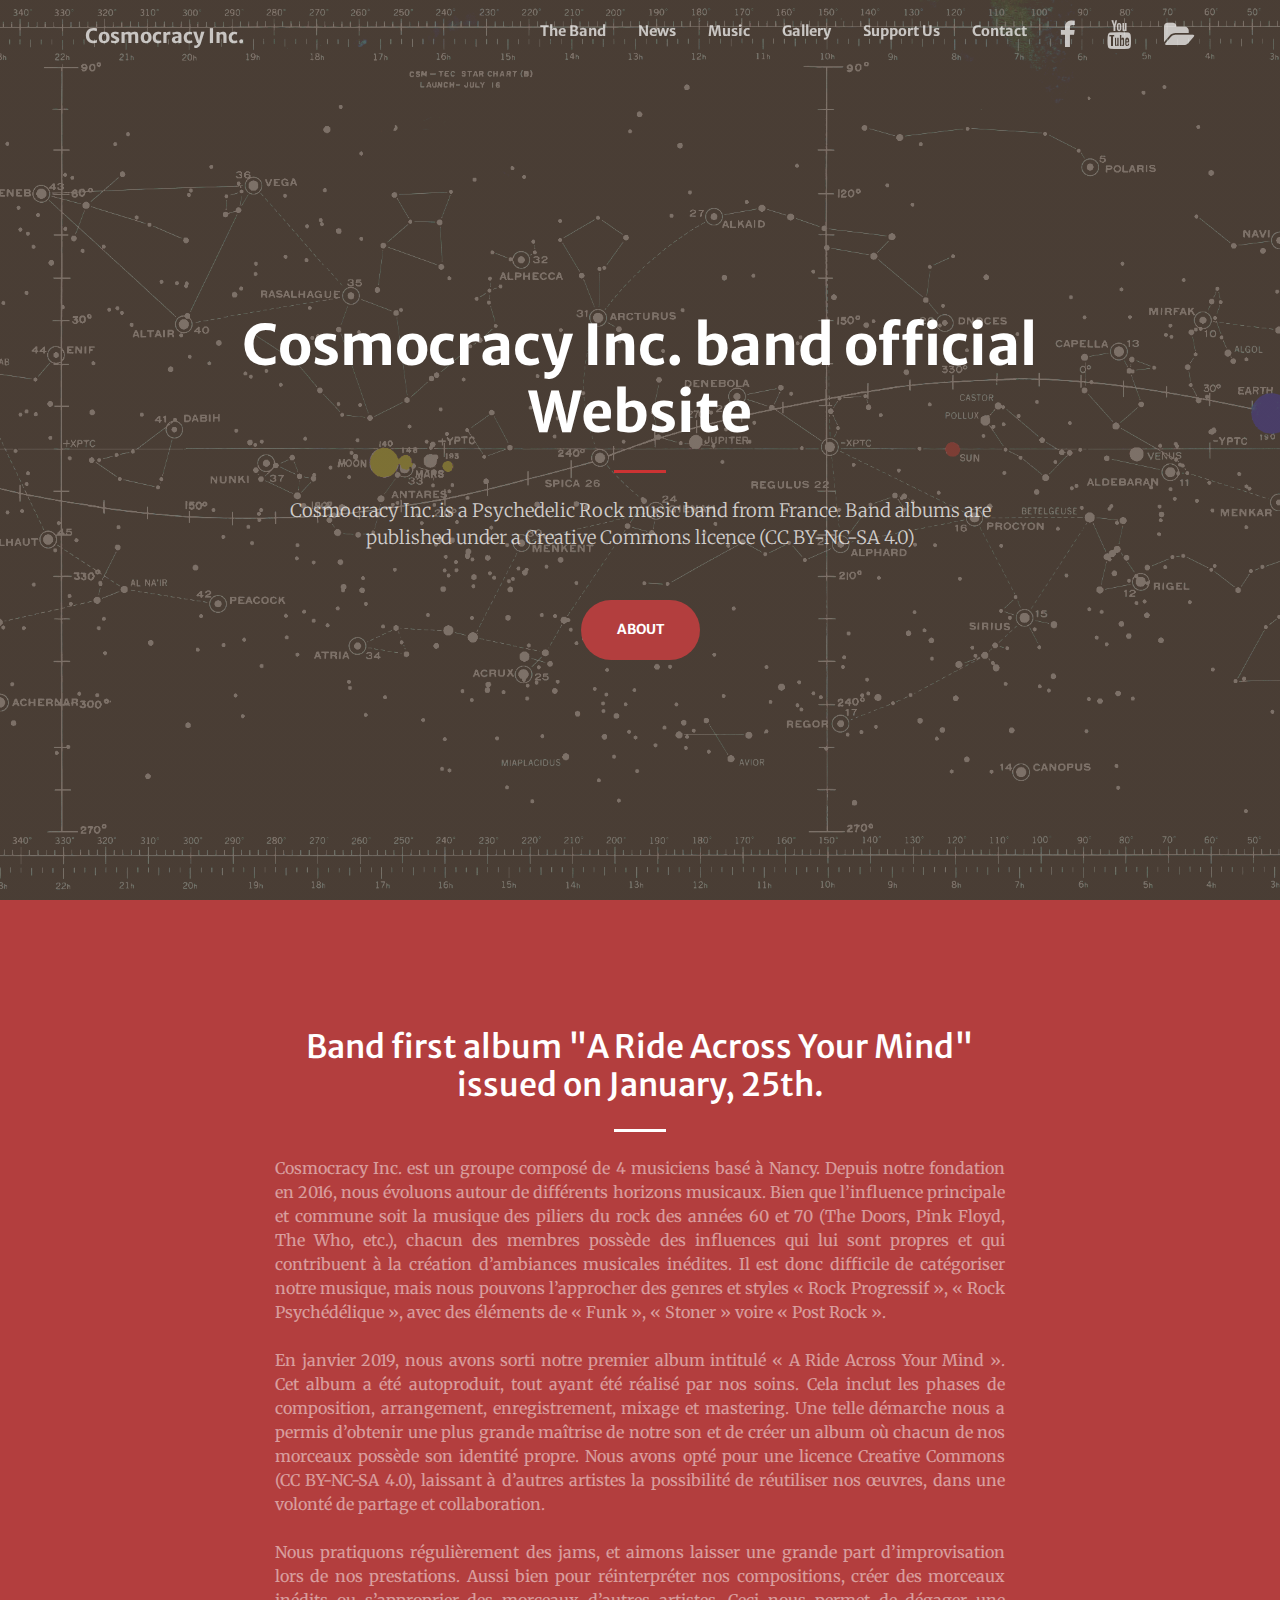
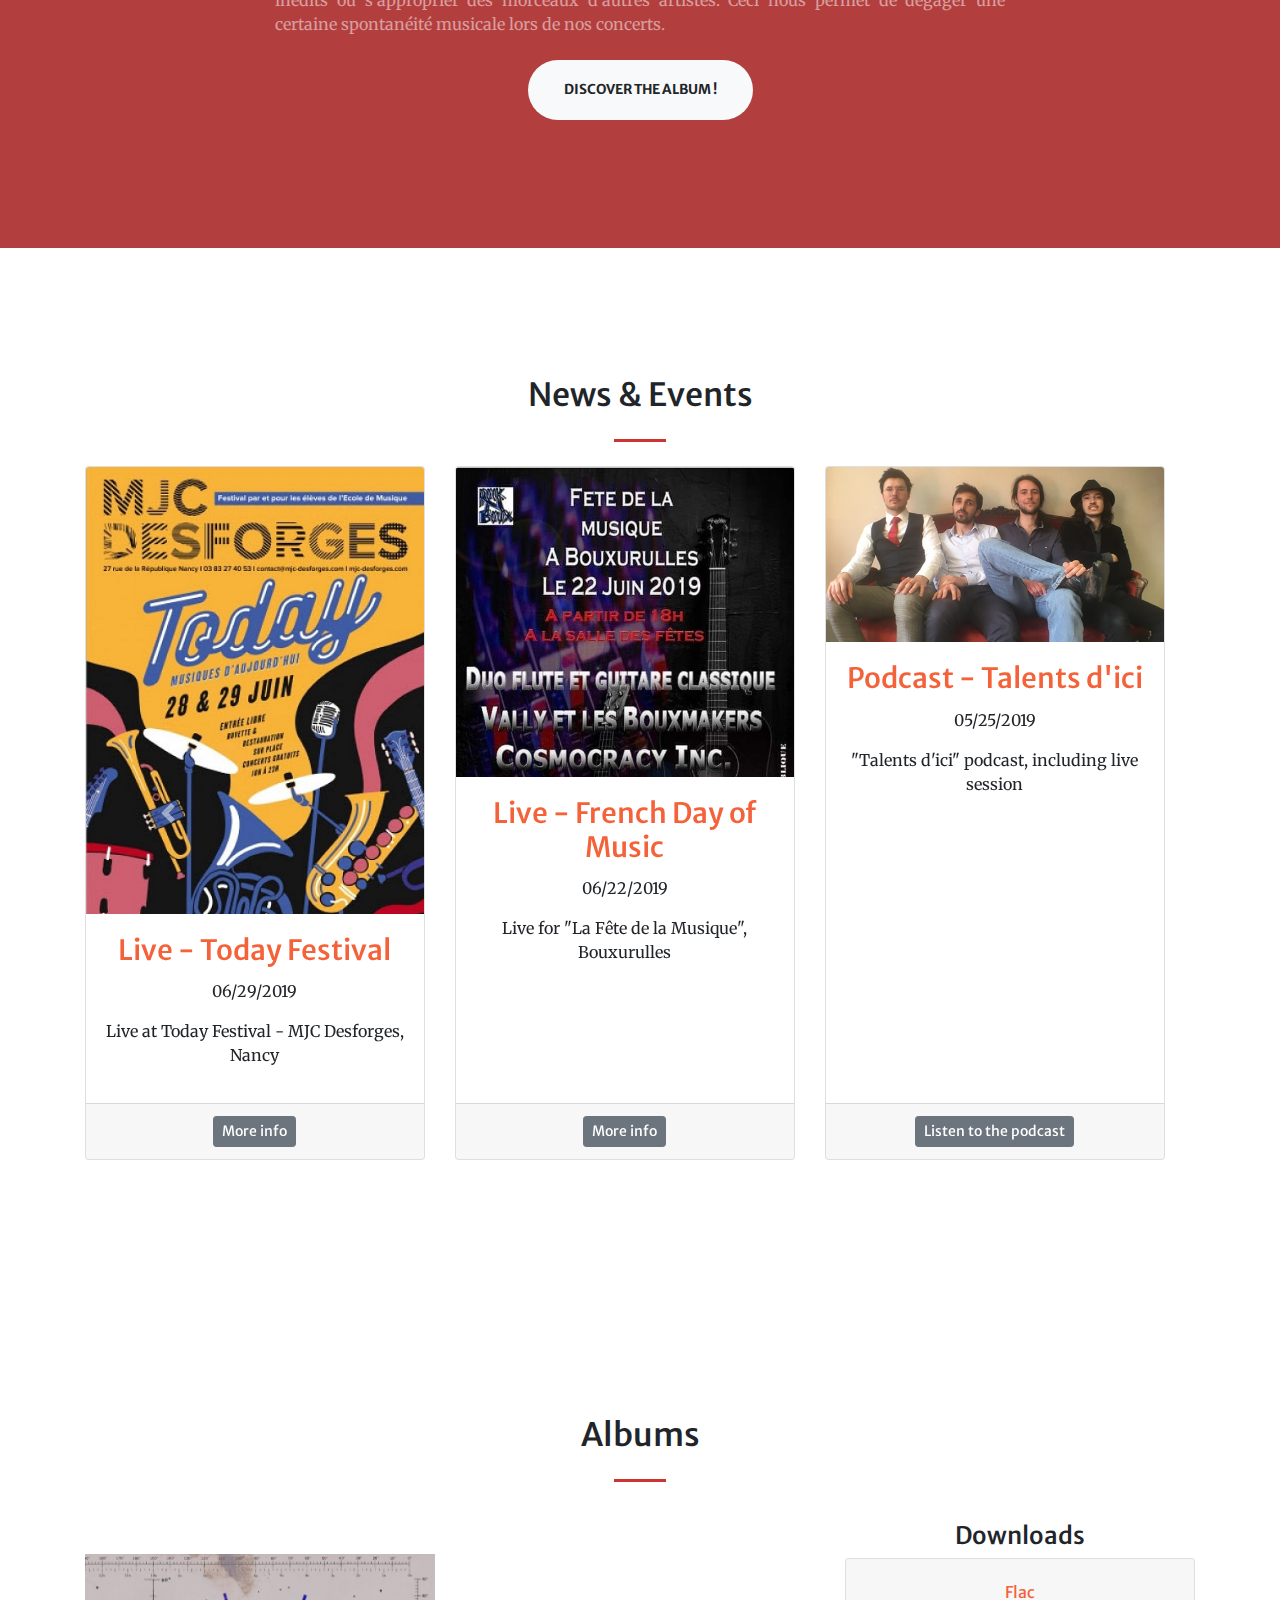
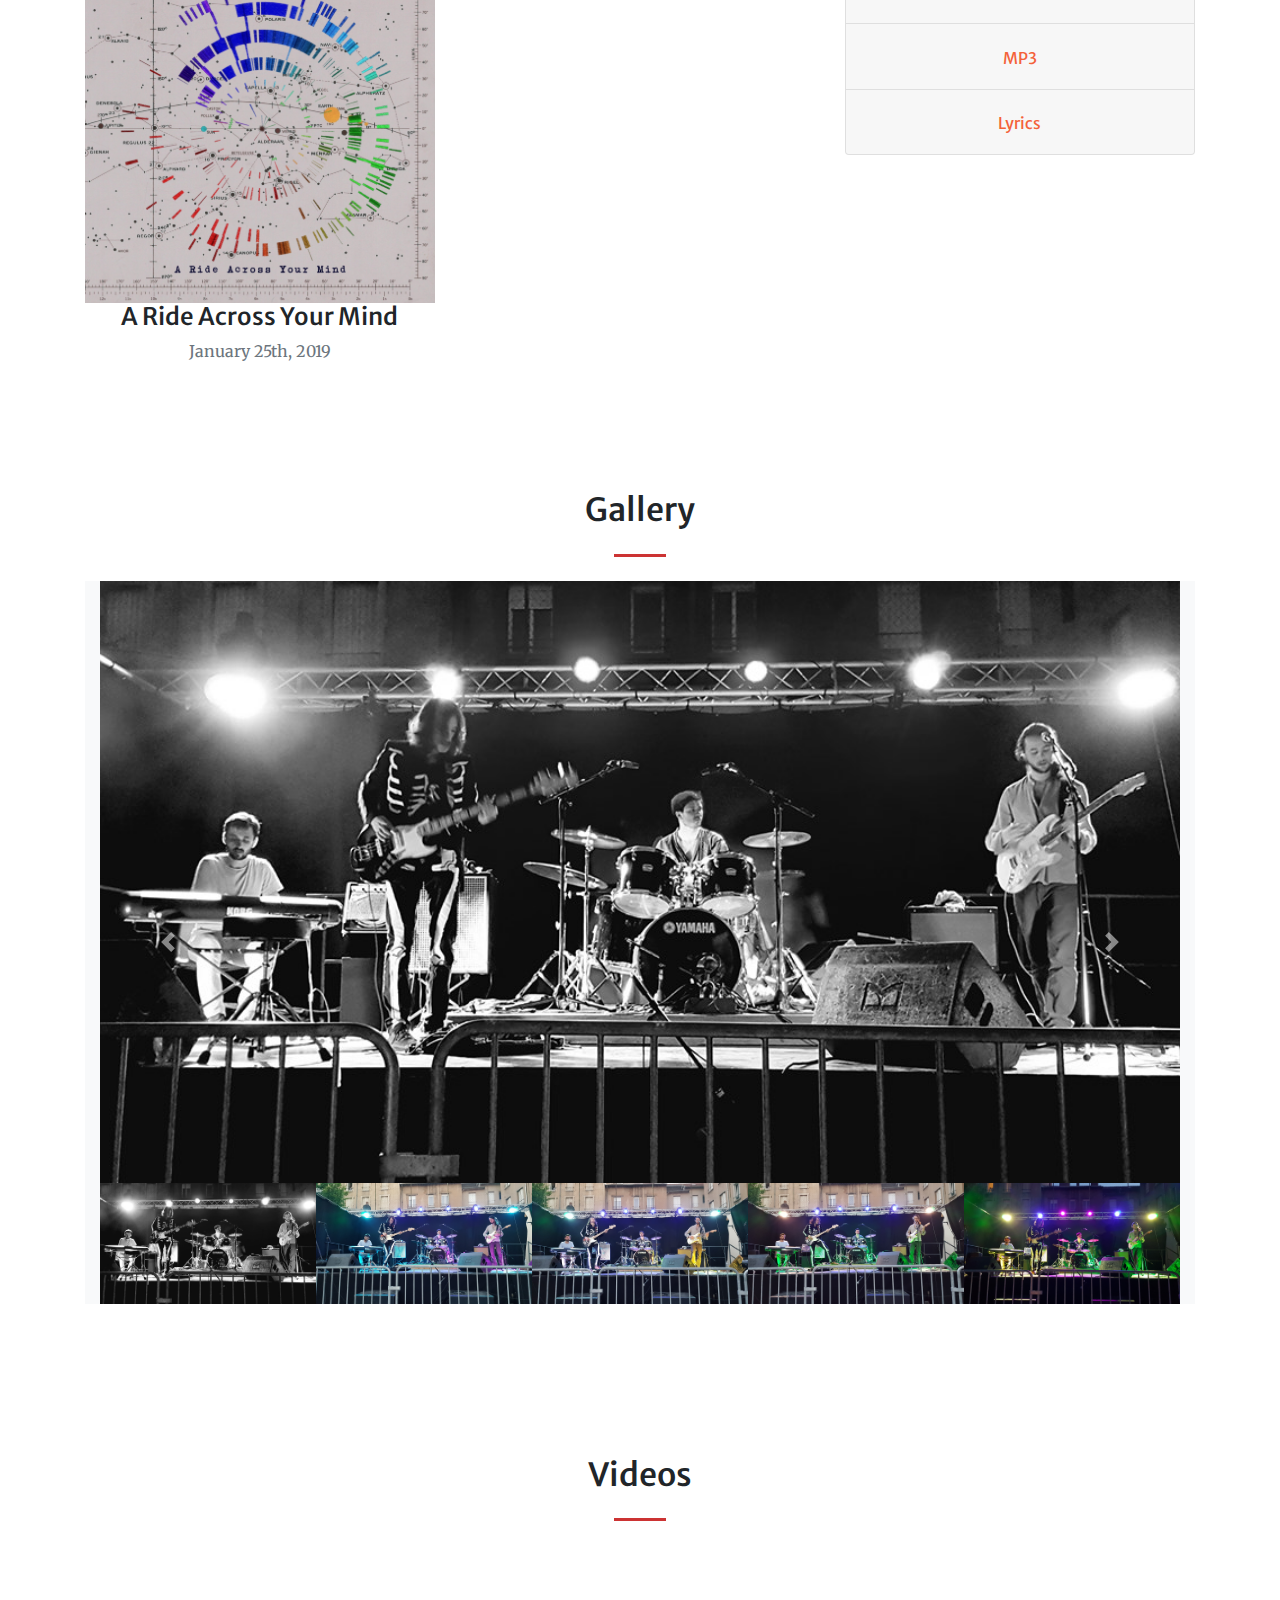
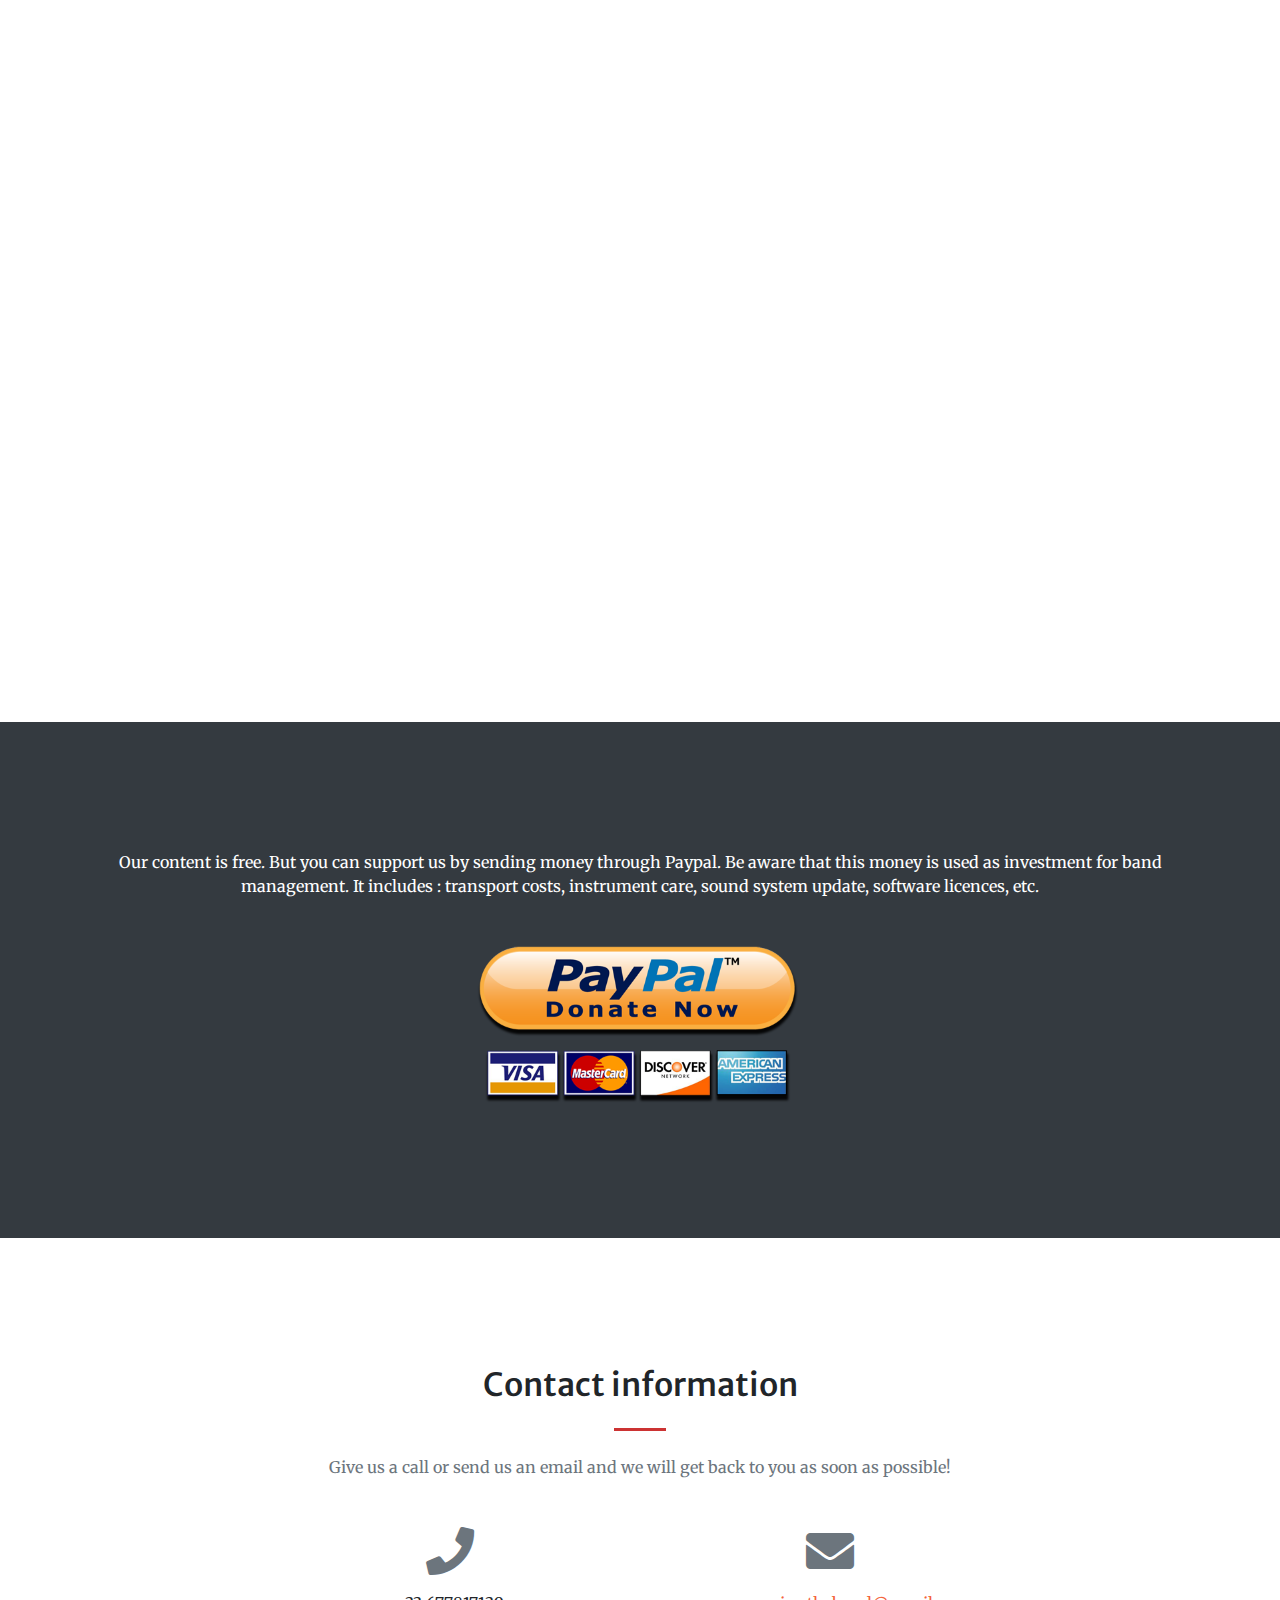
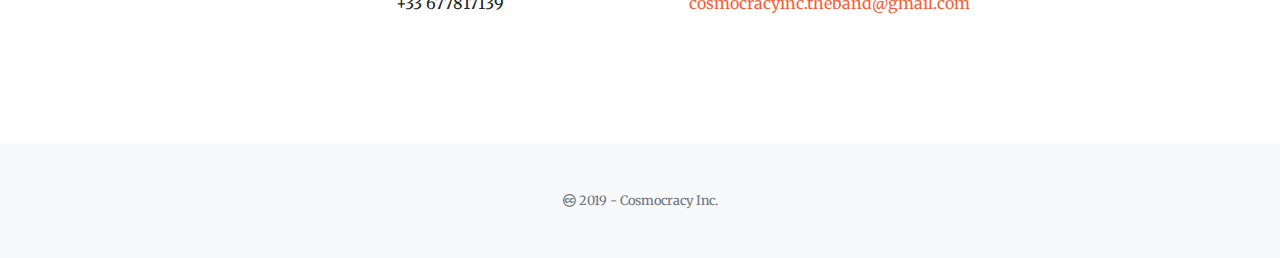
==== index.html @ a3883b05 "News card update" ====
<!DOCTYPE html>
<html lang="en">

<head>

  <meta charset="utf-8">
  <meta name="viewport" content="width=device-width, initial-scale=1, shrink-to-fit=no">
  <meta name="description" content="">
  <meta name="author" content="">

  <title>Cosmocracy Inc.</title>

  <link rel="icon" type="image/x-icon" href="/vinyl-favicon.ico">

  <!-- Font Awesome Icons -->
  <link href="vendor/fontawesome-free/css/all.min.css" rel="stylesheet" type="text/css">

  <!-- Google Fonts -->
  <link href="https://fonts.googleapis.com/css?family=Merriweather+Sans:400,700" rel="stylesheet">
  <link href='https://fonts.googleapis.com/css?family=Merriweather:400,300,300italic,400italic,700,700italic'
    rel='stylesheet' type='text/css'>
  <!-- Add icon library -->
  <link rel="stylesheet" href="https://cdnjs.cloudflare.com/ajax/libs/font-awesome/4.7.0/css/font-awesome.min.css">

  <!-- Plugin CSS -->
  <link href="vendor/magnific-popup/magnific-popup.css" rel="stylesheet">

  <!-- Theme CSS - Includes Bootstrap -->
  <link href="css/creative.min.css" rel="stylesheet">

</head>

<body id="page-top">

  <!-- Navigation -->
  <nav class="navbar navbar-expand-lg navbar-light fixed-top py-3" id="mainNav">
    <div class="container">
      <a class="navbar-brand js-scroll-trigger" href="#page-top"> Cosmocracy Inc. </a>
      <button class="navbar-toggler navbar-toggler-right" type="button" data-toggle="collapse"
        data-target="#navbarResponsive" aria-controls="navbarResponsive" aria-expanded="false"
        aria-label="Toggle navigation">
        <span class="navbar-toggler-icon"></span>
      </button>
      <div class="collapse navbar-collapse" id="navbarResponsive">
        <ul class="navbar-nav ml-auto my-2 my-lg-0">
          <li class="nav-item">
            <a class="nav-link js-scroll-trigger" href="#about">The Band</a>
          </li>
          <li class="nav-item">
            <a class="nav-link js-scroll-trigger" href="#events">News</a>
          </li>
          <li class="nav-item">
            <a class="nav-link js-scroll-trigger" href="#music">Music</a>
          </li>
          <li class="nav-item">
            <a class="nav-link js-scroll-trigger" href="#gallery">Gallery</a>
          </li>
          <li class="nav-item">
            <a class="nav-link js-scroll-trigger" href="#support">Support Us</a>
          </li>
          <li class="nav-item">
            <a class="nav-link js-scroll-trigger" href="#contact">Contact</a>
          </li>
          <li class="nav-item">
            <a class="nav-link" target="_blank" href="https://www.facebook.com/CosmocracyInc/">
              <i class="fa fa-facebook fa-2x"></i>
            </a>
          </li>
          <li class="nav-item">
            <a class="nav-link" target="_blank"
              href="https://www.youtube.com/channel/UC_Qfn1rAc5Gg9j0K7rou2yg/featured">
              <i class="fa fa-youtube fa-2x"></i>
            </a>
          </li>

          <li class="nav-item">
            <a class="nav-link" target="_blank" href="http://archive.org/details/@cosmocracy_inc_">
              <i class="fa fa-folder-open fa-2x"></i>
            </a>
          </li>
        </ul>
      </div><!-- Add font awesome icons -->
    </div>
  </nav>

  <!-- Page Head -->
  <header class="masthead">
    <div class="container h-100">
      <div class="row h-100 align-items-center justify-content-center text-center">
        <div class="col-lg-10 align-self-end">
          <h1 class="text-white font-weight-bold">Cosmocracy Inc. band official Website</h1>
          <hr class="divider my-4">
        </div>
        <div class="col-lg-8 align-self-baseline">
          <p class="text-white-75 font-weight-light mb-5">Cosmocracy Inc. is a Psychedelic Rock music band from France.
            Band albums are published under a Creative Commons licence (CC BY-NC-SA 4.0)</p>
          <a class="btn btn-primary btn-xl js-scroll-trigger" href="#about">About</a>
        </div>
      </div>
    </div>
  </header>

  <!-- The Band Section -->
  <section class="page-section bg-primary" id="about">
    <div class="container">
      <div class="row justify-content-center">
        <div class="col-lg-8 text-center">
          <h2 class="text-white mt-0">Band first album "A Ride Across Your Mind" issued on January, 25th.</h2>
          <hr class="divider light my-4">
          <p align="justify" class="text-white-50 mb-4">
            </blockquote>Cosmocracy Inc. est un groupe composé de 4 musiciens basé à Nancy. Depuis notre fondation en
            2016, nous évoluons autour de différents horizons musicaux. Bien que l’influence principale et commune soit
            la musique des piliers du rock des années 60 et 70 (The Doors, Pink Floyd, The Who, etc.), chacun des
            membres possède des influences qui lui sont propres et qui contribuent à la création d’ambiances musicales
            inédites. Il est donc difficile de catégoriser notre musique, mais nous pouvons l’approcher des genres et
            styles « Rock Progressif », « Rock Psychédélique », avec des éléments de « Funk », « Stoner » voire « Post
            Rock ».</p>
          <p align="justify" class="text-white-50 mb-4">En janvier 2019, nous avons sorti notre premier album intitulé «
            A Ride Across Your Mind ». Cet album a été autoproduit, tout ayant été réalisé par nos soins. Cela inclut
            les phases de composition, arrangement, enregistrement, mixage et mastering. Une telle démarche nous a
            permis d’obtenir une plus grande maîtrise de notre son et de créer un album où chacun de nos morceaux
            possède son identité propre. Nous avons opté pour une licence Creative Commons (CC BY-NC-SA 4.0), laissant à
            d’autres artistes la possibilité de réutiliser nos œuvres, dans une volonté de partage et collaboration.</p>
          <p align="justify" class="text-white-50 mb-4">Nous pratiquons régulièrement des jams, et aimons laisser une
            grande part d’improvisation lors de nos prestations. Aussi bien pour réinterpréter nos compositions, créer
            des morceaux inédits ou s’approprier des morceaux d’autres artistes. Ceci nous permet de dégager une
            certaine spontanéité musicale lors de nos concerts.</p>
          <a class="btn btn-light btn-xl js-scroll-trigger" href="#music"> Discover the album !</a>
        </div>
      </div>
    </div>
  </section>

  <!-- News/event Section -->
  <section class="page-section" id="events">
    <div class="container">
      <h2 class="text-center mt-0">News & Events</h2>
      <hr class="divider my-4">
      <div id="newsCarousel" class="carousel slide">
        <div class="carousel-inner">
          <div class="row row-equal carousel-item active">
            <div class="col-lg-4 col-md-4 text-center">
              <div class="card h-100">
                <a href="http://www.mjcnancy.fr/event/festival-today/"><img src="img/News/festivalToday.png"
                    class="card-img-top" width="100%"></a>
                <div class="card-body">
                  <h3 class="card-title"><a href="http://www.mjcnancy.fr/event/festival-today/">Live - Today Festival
                    </a></h3>
                  <p>06/29/2019</p>
                  <p>Live at Today Festival - MJC Desforges, Nancy</p>
                </div>
                <div class="card-footer">
                  <a href="http://www.mjcnancy.fr/event/festival-today/" class="btn btn-sm btn-secondary">More
                    info</a>
                </div>
              </div>
            </div>
            <div class="col-lg-4 col-md-4 text-center">
              <div class="card h-100">
                <a href="https://www.facebook.com/events/2641399615930686/"><img src="img/News/Bouxurulles.jpg"
                    class="card-img-top" width="100%"></a>
                <div class="card-body">
                  <h3 class="card-title"><a href="https://www.facebook.com/events/2641399615930686/">Live - French Day
                      of Music</a></h3>
                  <p>06/22/2019</p>
                  <p>Live for "La Fête de la Musique", Bouxurulles</p>
                </div>
                <div class="card-footer">
                  <a href="https://www.facebook.com/events/2641399615930686/" class="btn btn-sm btn-secondary">More
                    info</a>
                </div>
              </div>
            </div>
            <div class="col-lg-4 col-md-4 text-center">
              <div class="card h-100">
                <a href="https://rcf.fr/culture/musique/cosmocracy-inc"><img src="img/News/talentsIci.png"
                    class="card-img-top" width="100%"></a>
                <div class="card-body">
                  <h3 class="card-title"><a href="https://rcf.fr/culture/musique/cosmocracy-inc">Podcast - Talents
                      d'ici</a></h3>
                  <p>05/25/2019</p>
                  <p>"Talents d'ici" podcast, including live session</p>
                </div>
                <div class="card-footer">
                  <a href="https://rcf.fr/culture/musique/cosmocracy-inc" class="btn btn-sm btn-secondary">Listen to
                    the podcast</a>
                </div>
              </div>
            </div>
          </div>
          <div class="row row-equal carousel-item">
            <div class="col-lg-4 col-md-4 text-center">
              <div class="card h-100">
                <a href="http://progcritique.com/2019/05/cosmocracy-inc-a-ride-across-your-mind/"><img
                    src="img/News/progCritique.PNG" class="card-img-top" width="100%"></a>
                <div class="card-body">
                  <h3 class="card-title"><a href="http://www.mjcnancy.fr/event/festival-today/">Album review -Prog
                      Critique</a></h3>
                  <p>05/06/2019</p>
                  <p>A nice review by Gabriel from "Prog Critique"</p>
                </div>
                <div class="card-footer">
                  <a href="http://progcritique.com/2019/05/cosmocracy-inc-a-ride-across-your-mind/"
                    class="btn btn-sm btn-secondary">Read the review</a>
                </div>
              </div>
            </div>
          </div>
        </div>
        <a class="carousel-control-prev" href="#newsCarousel" role="button" data-slide="prev">
          <span class="carousel-control-prev-icon" aria-hidden="true"></span>
          <span class="sr-only">Previous</span>
        </a>
        <a class="carousel-control-next" href="#newsCarousel" role="button" data-slide="next">
          <span class="carousel-control-next-icon" aria-hidden="true"></span>
          <span class="sr-only">Next</span>
        </a>
      </div>
  </section>

  <!-- Music Section -->
  <section class="page-section" id="music">
    <div class="container">
      <h2 class="text-center mt-0">Albums</h2>
      <hr class="divider my-4">
      <div class="row">
        <div class="col-lg-4 col-md-4 text-center">
          <div class="mt-5">
            <img class="img-fluid" src="img/albums/A Ride Across Your Mind.jpg" download alt="">
            <h3 class="h4 mb-2">A Ride Across Your Mind</h3>
            <p class="text-muted mb-0">January 25th, 2019</p>
          </div>
        </div>
        <div class="col-lg-4 col-md-4 text-center">
          <div class="mt-5">
            <iframe style="border: 0; width: 100%; height: 340px;"
              src="https://bandcamp.com/EmbeddedPlayer/album=3938173063/size=large/bgcol=333333/linkcol=0f91ff/artwork=none/transparent=true/"
              seamless>
              <a href="http://cosmocracyinc.bandcamp.com/album/a-ride-across-your-mind">A Ride Across Your Mind by
                Cosmocracy Inc.
              </a>
            </iframe>
          </div>
        </div>
        <div class="col-lg-4 col-md-4">
          <div class="mt-3 text-center">
            <h3 class="h4">Downloads</h3>
            <!-- <p class="text-muted mb-0">You can download audio files by choosing one of the proposed formats
              <br/> Complete lyrics are also availables. </p>
           -->
          </div>
          <div class="accordion" id="albumAccordion">
            <div class="card">
              <div class="card-header text-center" id="headingOne">
                <h2 class="mb-0">
                  <button class="btn btn-link" type="button" data-toggle="collapse" data-target="#collapseOne"
                    aria-expanded="false" aria-controls="collapseOne">
                    Flac
                  </button>
                </h2>
              </div>

              <div id="collapseOne" class="collapse" aria-labelledby="headingOne" data-parent="#albumAccordion">
                <div class="card-body">
                  <a href="audio/albums/ARAYM/02-Reptile.flac" download>01 - A Ride Across Your Mind.flac</a> <br />
                  <a target="_blank" href="audio/albums/ARAYM/02-Reptile.flac">02 - Reptile.flac</a> <br />
                  <a target="_blank" href="audio/albums/ARAYM/02-Reptile.flac" download>03 - Echoes In My Head.flac</a>
                  <br />
                  <a target="_blank" href="audio/albums/ARAYM/02-Reptile.flac" download>04 - I Can Feel It
                    Dying.flac</a> <br />
                  <a target="_blank" href="audio/albums/ARAYM/02-Reptile.flac" download>05 - Nightbird.flac</a> <br />
                  <a target="_blank" href="audio/albums/ARAYM/02-Reptile.flac" download>06 - Salvia.flac</a> <br />
                  <a target="_blank" href="audio/albums/ARAYM/02-Reptile.flac" download>Full album.flac</a> <br />
                </div>
              </div>
            </div>

            <div class="card">
              <div class="card-header text-center" id="headingTwo">
                <h2 class="mb-0">
                  <button class="btn btn-link" type="button" data-toggle="collapse" data-target="#collapseTwo"
                    aria-expanded="false" aria-controls="collapseTwo">
                    MP3
                  </button>
                </h2>
              </div>

              <div id="collapseTwo" class="collapse" aria-labelledby="headingTwo" data-parent="#albumAccordion">
                <div class="card-body">
                  <p style="font-size:12px"> (Instrumental) </p>
                </div>
              </div>
            </div>

            <div class="card">
              <div class="card-header text-center text-muted" id="headingThree">
                <h2 class="mb-0">
                  <button class="btn btn-link" type="button" data-toggle="collapse" data-target="#collapseThree"
                    aria-expanded="false" aria-controls="collapseThree">
                    Lyrics
                  </button>
                </h2>
              </div>

              <div id="collapseThree" class="collapse" aria-labelledby="headingThree" data-parent="#albumAccordion">
                <div class="card-body">
                  <p style="font-size:12px"> (Instrumental) </p>
                </div>
              </div>
            </div>
          </div>
        </div>
  </section>


  <section id="gallery">
    <script js>
      var carouselPosition = 1;
      var maxCarouselPosition = 2;
      var title = 'Live At MJC Desforges - 06/29/2019';

      function openImg(imgName) {
        var i, x;
        x = document.getElementsByClassName("picture");
        for (i = 0; i < x.length; i++) {
          x[i].style.display = "none";
        }
        document.getElementById(imgName).style.display = "block";
      }

      function updateCarouselPosition() {

        if (carouselPosition == 0) {
          carouselPosition = maxCarouselPosition;
        } else if (carouselPosition > maxCarouselPosition) {
          carouselPosition = 1;
        }

        switch (carouselPosition) {

          case 1:
            openImg('mjc-desforges-1');
            title = 'Live At MJC Desforges - 06/29/2019';
            break;
          case 2:
            openImg('groupe-1');
            title = 'Band members pictures';
            break;
          default:
            break;
        }

        $(".content .galleryTitleValue").html(title);

      }
    </script>
    <div class="container mb-4">
      <h2 class="text-center mt-0">Gallery</h2>
      <hr class="divider my-4">
      <div class="content text-center mt-0">
        <h3><span class='galleryTitleValue'></span></h3>
      </div>

      <div id="galleryCarousel" class="carousel slide" data-interval="false">
        <div class="carousel-inner">
          <div class="carousel-item active">
            <div class="container bg-light">
              <div class="row">
                <div class="col-12 text-center">
                  <div id="mjc-desforges-1" class="picture" style="display:block">
                    <img class="img-fluid" src="img/galerie/MJC-Desforges/mjc-desforges-1.jpg" alt="Image 1">
                  </div>
                  <div id="mjc-desforges-2" class="picture" style="display:none">
                    <img class=" img-fluid" src="img/galerie/MJC-Desforges/mjc-desforges-2.jpg" alt="Image 2">
                  </div>
                  <div id="mjc-desforges-3" class="picture" style="display:none">
                    <img class="img-fluid" src="img/galerie/MJC-Desforges/mjc-desforges-3.jpg" alt="Image 3">
                  </div>
                  <div id="mjc-desforges-4" class="picture" style="display:none">
                    <img class="img-fluid" src="img/galerie/MJC-Desforges/mjc-desforges-4.jpg" alt="Image 5">
                  </div>
                  <div id="mjc-desforges-5" class="picture" style="display:none">
                    <img class="img-fluid" src="img/galerie/MJC-Desforges/mjc-desforges-5.jpg" alt="Image 5">
                  </div>
                </div>
              </div>
              <div class="row no-gutters">
                <div class="col">
                  <a href="javascript:void(0)" class="myhover" onclick="openImg('mjc-desforges-1');">
                    <img class="img-fluid" src="img/galerie/MJC-Desforges/mjc-desforges-1.jpg" alt="MJC Desforges 1">
                  </a>
                </div>
                <div class="col">
                  <a href="javascript:void(0)" class="myhover" onclick="openImg('mjc-desforges-2');">
                    <img class="img-fluid" src="img/galerie/MJC-Desforges/mjc-desforges-2.jpg" alt="MJC Desforges 2">
                  </a>
                </div>
                <div class="col">
                  <a href="javascript:void(0)" class="myhover" onclick="openImg('mjc-desforges-3');">
                    <img class="img-fluid" src="img/galerie/MJC-Desforges/mjc-desforges-3.jpg" alt="MJC Desforges 3">
                  </a>
                </div>
                <div class="col">
                  <a href="javascript:void(0)" class="myhover" onclick="openImg('mjc-desforges-4');">
                    <img class="img-fluid" src="img/galerie/MJC-Desforges/mjc-desforges-4.jpg" alt="MJC Desforges 4">
                  </a>
                </div>
                <div class="col">
                  <a href="javascript:void(0)" class="myhover" onclick="openImg('mjc-desforges-5');">
                    <img class="img-fluid" src="img/galerie/MJC-Desforges/mjc-desforges-5.jpg" alt="MJC Desforges 5">
                  </a>
                </div>
              </div>
            </div>
          </div>

          <div class="carousel-item">
            <div class="container bg-light">
              <div class="row">
                <div class="col-12 text-center">
                  <div id="groupe-1" class="picture" style="display:block">
                    <img class="img-fluid" src="img/galerie/groupe-1.jpg" alt="Image de groupe">
                  </div>

                  <div id="groupe-2" class="picture" style="display:none">
                    <img class="img-fluid" src="img/galerie/clément.JPG" alt="Clément">
                  </div>

                  <div id="groupe-3" class="picture" style="display:none">
                    <img class="img-fluid" src="img/galerie/alex.JPG" alt="Alexis">
                  </div>

                  <div id="groupe-4" class="picture" style="display:none">
                    <img class="img-fluid" src="img/galerie/paul.JPG" alt="Paul">
                  </div>

                  <div id="groupe-5" class="picture" style="display:none">
                    <img class="img-fluid" src="img/galerie/nico.JPG" alt="Nicolas">
                  </div>

                </div>
              </div>
              <div class="row no-gutters">
                <div class="col">
                  <a href="javascript:void(0)" class="myhover" onclick="openImg('groupe-1');">
                    <img class="img-fluid" src="img/galerie/groupe-1.jpg" alt="Image de groupe">
                  </a>
                </div>
                <div class="col">
                  <a href="javascript:void(0)" class="myhover" onclick="openImg('groupe-2');">
                    <img class="img-fluid" src="img/galerie/clément.JPG" alt="Clément">
                  </a>
                </div>
                <div class="col">
                  <a href="javascript:void(0)" class="myhover" onclick="openImg('groupe-3');">
                    <img class="img-fluid" src="img/galerie/alex.JPG" alt="Alex">
                  </a>
                </div>
                <div class="col">
                  <a href="javascript:void(0)" class="myhover" onclick="openImg('groupe-4');">
                    <img class="img-fluid" src="img/galerie/Paul.JPG" alt="Paul">
                  </a>
                </div>
                <div class="col">
                  <a href="javascript:void(0)" class="myhover" onclick="openImg('groupe-5');">
                    <img class="img-fluid" src="img/galerie/Nico.JPG" alt="Nico">
                  </a>
                </div>
              </div>
            </div>
            <!-- /.Third slide -->
          </div>
        </div>
        <a class="carousel-control-prev" href="#galleryCarousel" role="button" data-slide="prev"
          onclick="carouselPosition--;updateCarouselPosition();">
          <span class="carousel-control-prev-icon" aria-hidden="true"></span>
          <span class="sr-only">Previous</span>
        </a>
        <a class="carousel-control-next" href="#galleryCarousel" role="button" data-slide="next"
          onclick="carouselPosition++;updateCarouselPosition();">
          <span class="carousel-control-next-icon" aria-hidden="true"></span>
          <span class="sr-only">Next</span>
        </a>
      </div>
    </div>
  </section>

  <section class="page-section" id="videos">
    <div class="container mb-4">
      <h2 class="text-center mt-0">Videos</h2>
      <hr class="divider my-4">
      <!--Carousel Wrapper-->
      <div id="video-carousel" class="carousel slide carousel-fade" data-ride="carousel">
        <!--Indicators-->
        <ol class="carousel-indicators">
          <li data-target="#video-carousel" data-slide-to="0" class="active"></li>
          <li data-target="#video-carousel" data-slide-to="1"></li>
          <li data-target="#video-carousel" data-slide-to="2"></li>
        </ol>
        <!--/.Indicators-->
        <!--Slides-->
        <div class="carousel-inner" role="listbox">
          <!-- First slide -->
          <div class="carousel-item active">
            <!--Mask color-->
            <div class="view">
              <!--Video source-->
              <!-- 16:9 aspect ratio -->
              <div class="embed-responsive embed-responsive-16by9">
                <iframe class="embed-responsive-item " src="https://www.youtube.com/embed/ssa_UZotyqs"
                  allowfullscreen></iframe>
              </div>
              <div class="mask rgba-indigo-light"></div>
            </div>

            <!--Caption-->
            <div class="carousel-caption">
              <div class="animated fadeInDown">
                <h3 class="h3-responsive">Live at Today Festival</h3>
              </div>
            </div>
            <!--Caption-->
          </div>
          <!-- /.First slide -->

          <div class="carousel-item">
            <!--Mask color-->
            <div class="view">
              <!--Video source-->
              <div class="embed-responsive embed-responsive-16by9">
                <iframe class="embed-responsive-item" src="http://www.youtube.com/embed/Wl8coH0H0fs"></iframe>
              </div>
              <div class="mask rgba-indigo-light"></div>
            </div>

            <div class="mask rgba-purple-slight"></div>

            <!--Caption-->
            <div class="carousel-caption">
              <div class="animated fadeInDown">
                <h3 class="h3-responsive">Live at "Talents d'ici" - Sunday Evening Blues</h3>
              </div>
            </div>
            <!--Caption-->
          </div>
          <!-- /.Second slide -->
          <!---->
          <!-- Third slide -->
          <div class="carousel-item">
            <div class="view">
              <div class="embed-responsive embed-responsive-16by9">
                <iframe class="embed-responsive-item" src="http://www.youtube.com/embed/uz1abTeaWMA"></iframe>
              </div>
              <div class="mask rgba-indigo-light"></div>
            </div>

            <div class="mask rgba-purple-slight"></div>



            <div class="carousel-caption">
              <div class="animated fadeInDown">
                <h3 class="h3-responsive">Live at "Talents d'ici" - Echoes In My Head</h3>
              </div>
            </div>
          </div>
        </div>
        <!-- /.Third slide -->

        <a class="carousel-control-prev" href="#video-carousel" role="button" data-slide="prev">
          <span class="carousel-control-prev-icon" aria-hidden="true"></span>
          <span class="sr-only">Previous</span>
        </a>
        <a class="carousel-control-next" href="#video-carousel" role="button" data-slide="next">
          <span class="carousel-control-next-icon" aria-hidden="true"></span>
          <span class="sr-only">Next</span>
        </a>
      </div>
      <!--/.Slides-->
      <!--Controls-->

      <!--/.Controls-->
    </div>
    <!--Carousel Wrapper-->
  </section>

  <!-- Support us Section -->
  <section class="page-section bg-dark text-white" id="support">
    <div class="container text-center">
      <p>Our content is free. But you can support us by sending money through Paypal.
        Be aware that this money is used as investment for band management. It includes : transport costs, instrument
        care, sound system update, software licences, etc.</p>

      <form action="https://www.paypal.com/cgi-bin/webscr" method="post" target="_top">
        <input type="hidden" name="cmd" value="_s-xclick" />
        <input type="hidden" name="hosted_button_id" value="5HQWXXC2RNLD8" />
        <input type="image" src="img/paypal/paypal-button.png" class=".img-fluid mx-auto text-center" width="30%"
          name="submit" title="PayPal - The safer, easier way to pay online!" alt="Donate with PayPal button" />
        <img alt="" src="https://www.paypal.com/en_FR/i/scr/pixel.gif" width="1" height="1" />
      </form>
    </div>
  </section>

  <!-- Contact Section -->
  <section class="page-section" id="contact">
    <div class="container">
      <div class="row justify-content-center">
        <div class="col-lg-8 text-center">
          <h2 class="mt-0">Contact information</h2>
          <hr class="divider my-4">
          <p class="text-muted mb-5">Give us a call or send us an email and we will get back to you as soon as possible!
          </p>
        </div>
      </div>
      <div class="row">
        <div class="col-lg-4 ml-auto text-center mb-5 mb-lg-0">
          <i class="fas fa-phone fa-3x mb-3 text-muted"></i>
          <div>+33 677817139</div>
        </div>
        <div class="col-lg-4 mr-auto text-center">
          <i class="fas fa-envelope fa-3x mb-3 text-muted"></i>
          <!-- Make sure to change the email address in anchor text AND the link below! -->
          <a class="d-block" href="mailto:cosmocracyinc.theband@mail.com">cosmocracyinc.theband@gmail.com</a>
        </div>
      </div>
    </div>
  </section>

  <!-- Footer -->
  <footer class="bg-light py-5">
    <div class="container">
      <div class="small text-center text-muted"> <i class="fa fa-creative-commons"></i> 2019 - Cosmocracy Inc.</div>
    </div>
  </footer>

  <!-- Bootstrap core JavaScript -->
  <script src="vendor/jquery/jquery.min.js"></script>
  <script src="vendor/bootstrap/js/bootstrap.bundle.min.js"></script>

  <!-- Plugin JavaScript -->
  <script src="vendor/jquery-easing/jquery.easing.min.js"></script>
  <script src="vendor/magnific-popup/jquery.magnific-popup.min.js"></script>

  <!-- Custom scripts for this template -->
  <script src="js/creative.min.js"></script>

</body>

</html>
---- css/creative.min.css ----
:root {--blue: #007bff;--indigo: #6610f2;--purple: #6f42c1;--pink: #e83e8c;--red: #dc3545;--orange: #f4623a;--yellow: #ffc107;--green: #28a745;--teal: #20c997;--cyan: #17a2b8;--white: #fff;--gray: #6c757d;--gray-dark: #343a40;--primary: #f4623a;--secondary: #6c757d;--success: #28a745;--info: #17a2b8;--warning: #ffc107;--danger: #dc3545;--light: #f8f9fa;--dark: #343a40;--breakpoint-xs: 0;--breakpoint-sm: 576px;--breakpoint-md: 768px;--breakpoint-lg: 992px;--breakpoint-xl: 1200px;--font-family-sans-serif: "Merriweather Sans", -apple-system, BlinkMacSystemFont, "Segoe UI", Roboto, "Helvetica Neue", Arial, "Noto Sans", sans-serif, "Apple Color Emoji", "Segoe UI Emoji", "Segoe UI Symbol", "Noto Color Emoji";--font-family-monospace: SFMono-Regular, Menlo, Monaco, Consolas, "Liberation Mono", "Courier New", monospace;}*, *::before, *::after {-webkit-box-sizing: border-box;box-sizing: border-box;}html {font-family: sans-serif;line-height: 1.15;-webkit-text-size-adjust: 100%;-webkit-tap-highlight-color: rgba(0, 0, 0, 0);}article, aside, figcaption, figure, footer, header, hgroup, main, nav, section {display: block;}body {margin: 0;font-family: "Merriweather", -apple-system, BlinkMacSystemFont, "Segoe UI", Roboto, "Helvetica Neue", Arial, "Noto Sans", sans-serif, "Apple Color Emoji", "Segoe UI Emoji", "Segoe UI Symbol", "Noto Color Emoji";font-size: 1rem;font-weight: 400;line-height: 1.5;color: #212529;text-align: left;background-color: #fff;}[tabindex="-1"]:focus {outline: 0 !important;}hr {-webkit-box-sizing: content-box;box-sizing: content-box;height: 0;overflow: visible;}h1, h2, h3, h4, h5, h6 {margin-top: 0;margin-bottom: 0.5rem;}p {margin-top: 0;margin-bottom: 1rem;}abbr[title], abbr[data-original-title] {text-decoration: underline;-webkit-text-decoration: underline dotted;text-decoration: underline dotted;cursor: help;border-bottom: 0;-webkit-text-decoration-skip-ink: none;text-decoration-skip-ink: none;}address {margin-bottom: 1rem;font-style: normal;line-height: inherit;}ol, ul, dl {margin-top: 0;margin-bottom: 1rem;}ol ol, ul ul, ol ul, ul ol {margin-bottom: 0;}dt {font-weight: 700;}dd {margin-bottom: .5rem;margin-left: 0;}blockquote {margin: 0 0 1rem;}b, strong {font-weight: bolder;}small {font-size: 80%;}sub, sup {position: relative;font-size: 75%;line-height: 0;vertical-align: baseline;}sub {bottom: -.25em;}sup {top: -.5em;}a {color: #f4623a;text-decoration: none;background-color: transparent;}a:hover {color: #d6370c;text-decoration: underline;}a:not([href]):not([tabindex]) {color: inherit;text-decoration: none;}a:not([href]):not([tabindex]):hover, a:not([href]):not([tabindex]):focus {color: inherit;text-decoration: none;}a:not([href]):not([tabindex]):focus {outline: 0;}pre, code, kbd, samp {font-family: SFMono-Regular, Menlo, Monaco, Consolas, "Liberation Mono", "Courier New", monospace;font-size: 1em;}pre {margin-top: 0;margin-bottom: 1rem;overflow: auto;}figure {margin: 0 0 1rem;}img {vertical-align: middle;border-style: none;}svg {overflow: hidden;vertical-align: middle;}table {border-collapse: collapse;}caption {padding-top: 0.75rem;padding-bottom: 0.75rem;color: #6c757d;text-align: left;caption-side: bottom;}th {text-align: inherit;}label {display: inline-block;margin-bottom: 0.5rem;}button {border-radius: 0;}button:focus {outline: 1px dotted;outline: 5px auto -webkit-focus-ring-color;}input, button, select, optgroup, textarea {margin: 0;font-family: inherit;font-size: inherit;line-height: inherit;}button, input {overflow: visible;}button, select {text-transform: none;}select {word-wrap: normal;}button, [type="button"], [type="reset"], [type="submit"] {-webkit-appearance: button;}button:not(:disabled), [type="button"]:not(:disabled), [type="reset"]:not(:disabled), [type="submit"]:not(:disabled) {cursor: pointer;}button::-moz-focus-inner, [type="button"]::-moz-focus-inner, [type="reset"]::-moz-focus-inner, [type="submit"]::-moz-focus-inner {padding: 0;border-style: none;}input[type="radio"], input[type="checkbox"] {-webkit-box-sizing: border-box;box-sizing: border-box;padding: 0;}input[type="date"], input[type="time"], input[type="datetime-local"], input[type="month"] {-webkit-appearance: listbox;}textarea {overflow: auto;resize: vertical;}fieldset {min-width: 0;padding: 0;margin: 0;border: 0;}legend {display: block;width: 100%;max-width: 100%;padding: 0;margin-bottom: .5rem;font-size: 1.5rem;line-height: inherit;color: inherit;white-space: normal;}progress {vertical-align: baseline;}[type="number"]::-webkit-inner-spin-button, [type="number"]::-webkit-outer-spin-button {height: auto;}[type="search"] {outline-offset: -2px;-webkit-appearance: none;}[type="search"]::-webkit-search-decoration {-webkit-appearance: none;}::-webkit-file-upload-button {font: inherit;-webkit-appearance: button;}output {display: inline-block;}summary {display: list-item;cursor: pointer;}template {display: none;}[hidden] {display: none !important;}h1, h2, h3, h4, h5, h6, .h1, .h2, .h3, .h4, .h5, .h6 {margin-bottom: 0.5rem;font-family: "Merriweather Sans", -apple-system, BlinkMacSystemFont, "Segoe UI", Roboto, "Helvetica Neue", Arial, "Noto Sans", sans-serif, "Apple Color Emoji", "Segoe UI Emoji", "Segoe UI Symbol", "Noto Color Emoji";font-weight: 500;line-height: 1.2;}h1, .h1 {font-size: 2.5rem;}h2, .h2 {font-size: 2rem;}h3, .h3 {font-size: 1.75rem;}h4, .h4 {font-size: 1.5rem;}h5, .h5 {font-size: 1.25rem;}h6, .h6 {font-size: 1rem;}.lead {font-size: 1.25rem;font-weight: 300;}.display-1 {font-size: 6rem;font-weight: 300;line-height: 1.2;}.display-2 {font-size: 5.5rem;font-weight: 300;line-height: 1.2;}.display-3 {font-size: 4.5rem;font-weight: 300;line-height: 1.2;}.display-4 {font-size: 3.5rem;font-weight: 300;line-height: 1.2;}hr {margin-top: 1rem;margin-bottom: 1rem;border: 0;border-top: 1px solid rgba(0, 0, 0, 0.1);}small, .small {font-size: 80%;font-weight: 400;}mark, .mark {padding: 0.2em;background-color: #fcf8e3;}.list-unstyled {padding-left: 0;list-style: none;}.list-inline {padding-left: 0;list-style: none;}.list-inline-item {display: inline-block;}.list-inline-item:not(:last-child) {margin-right: 0.5rem;}.initialism {font-size: 90%;text-transform: uppercase;}.blockquote {margin-bottom: 1rem;font-size: 1.25rem;}.blockquote-footer {display: block;font-size: 80%;color: #6c757d;}.blockquote-footer::before {content: "\2014\00A0";}.img-fluid {max-width: 100%;height: auto;}.img-thumbnail {padding: 0.25rem;background-color: #fff;border: 1px solid #dee2e6;border-radius: 0.25rem;max-width: 100%;height: auto;}.figure {display: inline-block;}.figure-img {margin-bottom: 0.5rem;line-height: 1;}.figure-caption {font-size: 90%;color: #6c757d;}code {font-size: 87.5%;color: #e83e8c;word-break: break-word;}a > code {color: inherit;}kbd {padding: 0.2rem 0.4rem;font-size: 87.5%;color: #fff;background-color: #212529;border-radius: 0.2rem;}kbd kbd {padding: 0;font-size: 100%;font-weight: 700;}pre {display: block;font-size: 87.5%;color: #212529;}pre code {font-size: inherit;color: inherit;word-break: normal;}.pre-scrollable {max-height: 340px;overflow-y: scroll;}.container {width: 100%;padding-right: 15px;padding-left: 15px;margin-right: auto;margin-left: auto;}@media (min-width: 576px) {.container {max-width: 540px;}}@media (min-width: 768px) {.container {max-width: 720px;}}@media (min-width: 992px) {.container {max-width: 960px;}}@media (min-width: 1200px) {.container {max-width: 1140px;}}.container-fluid {width: 100%;padding-right: 15px;padding-left: 15px;margin-right: auto;margin-left: auto;}.row {display: -webkit-box;display: -ms-flexbox;display: flex;-ms-flex-wrap: wrap;flex-wrap: wrap;margin-right: -15px;margin-left: -15px;}.no-gutters {margin-right: 0;margin-left: 0;}.no-gutters > .col, .no-gutters > [class*="col-"] {padding-right: 0;padding-left: 0;}.col-1, .col-2, .col-3, .col-4, .col-5, .col-6, .col-7, .col-8, .col-9, .col-10, .col-11, .col-12, .col, .col-auto, .col-sm-1, .col-sm-2, .col-sm-3, .col-sm-4, .col-sm-5, .col-sm-6, .col-sm-7, .col-sm-8, .col-sm-9, .col-sm-10, .col-sm-11, .col-sm-12, .col-sm, .col-sm-auto, .col-md-1, .col-md-2, .col-md-3, .col-md-4, .col-md-5, .col-md-6, .col-md-7, .col-md-8, .col-md-9, .col-md-10, .col-md-11, .col-md-12, .col-md, .col-md-auto, .col-lg-1, .col-lg-2, .col-lg-3, .col-lg-4, .col-lg-5, .col-lg-6, .col-lg-7, .col-lg-8, .col-lg-9, .col-lg-10, .col-lg-11, .col-lg-12, .col-lg, .col-lg-auto, .col-xl-1, .col-xl-2, .col-xl-3, .col-xl-4, .col-xl-5, .col-xl-6, .col-xl-7, .col-xl-8, .col-xl-9, .col-xl-10, .col-xl-11, .col-xl-12, .col-xl, .col-xl-auto {position: relative;width: 100%;padding-right: 15px;padding-left: 15px;}.col {-ms-flex-preferred-size: 0;flex-basis: 0;-webkit-box-flex: 1;-ms-flex-positive: 1;flex-grow: 1;max-width: 100%;}.col-auto {-webkit-box-flex: 0;-ms-flex: 0 0 auto;flex: 0 0 auto;width: auto;max-width: 100%;}.col-1 {-webkit-box-flex: 0;-ms-flex: 0 0 8.33333%;flex: 0 0 8.33333%;max-width: 8.33333%;}.col-2 {-webkit-box-flex: 0;-ms-flex: 0 0 16.66667%;flex: 0 0 16.66667%;max-width: 16.66667%;}.col-3 {-webkit-box-flex: 0;-ms-flex: 0 0 25%;flex: 0 0 25%;max-width: 25%;}.col-4 {-webkit-box-flex: 0;-ms-flex: 0 0 33.33333%;flex: 0 0 33.33333%;max-width: 33.33333%;}.col-5 {-webkit-box-flex: 0;-ms-flex: 0 0 41.66667%;flex: 0 0 41.66667%;max-width: 41.66667%;}.col-6 {-webkit-box-flex: 0;-ms-flex: 0 0 50%;flex: 0 0 50%;max-width: 50%;}.col-7 {-webkit-box-flex: 0;-ms-flex: 0 0 58.33333%;flex: 0 0 58.33333%;max-width: 58.33333%;}.col-8 {-webkit-box-flex: 0;-ms-flex: 0 0 66.66667%;flex: 0 0 66.66667%;max-width: 66.66667%;}.col-9 {-webkit-box-flex: 0;-ms-flex: 0 0 75%;flex: 0 0 75%;max-width: 75%;}.col-10 {-webkit-box-flex: 0;-ms-flex: 0 0 83.33333%;flex: 0 0 83.33333%;max-width: 83.33333%;}.col-11 {-webkit-box-flex: 0;-ms-flex: 0 0 91.66667%;flex: 0 0 91.66667%;max-width: 91.66667%;}.col-12 {-webkit-box-flex: 0;-ms-flex: 0 0 100%;flex: 0 0 100%;max-width: 100%;}.order-first {-webkit-box-ordinal-group: 0;-ms-flex-order: -1;order: -1;}.order-last {-webkit-box-ordinal-group: 14;-ms-flex-order: 13;order: 13;}.order-0 {-webkit-box-ordinal-group: 1;-ms-flex-order: 0;order: 0;}.order-1 {-webkit-box-ordinal-group: 2;-ms-flex-order: 1;order: 1;}.order-2 {-webkit-box-ordinal-group: 3;-ms-flex-order: 2;order: 2;}.order-3 {-webkit-box-ordinal-group: 4;-ms-flex-order: 3;order: 3;}.order-4 {-webkit-box-ordinal-group: 5;-ms-flex-order: 4;order: 4;}.order-5 {-webkit-box-ordinal-group: 6;-ms-flex-order: 5;order: 5;}.order-6 {-webkit-box-ordinal-group: 7;-ms-flex-order: 6;order: 6;}.order-7 {-webkit-box-ordinal-group: 8;-ms-flex-order: 7;order: 7;}.order-8 {-webkit-box-ordinal-group: 9;-ms-flex-order: 8;order: 8;}.order-9 {-webkit-box-ordinal-group: 10;-ms-flex-order: 9;order: 9;}.order-10 {-webkit-box-ordinal-group: 11;-ms-flex-order: 10;order: 10;}.order-11 {-webkit-box-ordinal-group: 12;-ms-flex-order: 11;order: 11;}.order-12 {-webkit-box-ordinal-group: 13;-ms-flex-order: 12;order: 12;}.offset-1 {margin-left: 8.33333%;}.offset-2 {margin-left: 16.66667%;}.offset-3 {margin-left: 25%;}.offset-4 {margin-left: 33.33333%;}.offset-5 {margin-left: 41.66667%;}.offset-6 {margin-left: 50%;}.offset-7 {margin-left: 58.33333%;}.offset-8 {margin-left: 66.66667%;}.offset-9 {margin-left: 75%;}.offset-10 {margin-left: 83.33333%;}.offset-11 {margin-left: 91.66667%;}@media (min-width: 576px) {.col-sm {-ms-flex-preferred-size: 0;flex-basis: 0;-webkit-box-flex: 1;-ms-flex-positive: 1;flex-grow: 1;max-width: 100%;}.col-sm-auto {-webkit-box-flex: 0;-ms-flex: 0 0 auto;flex: 0 0 auto;width: auto;max-width: 100%;}.col-sm-1 {-webkit-box-flex: 0;-ms-flex: 0 0 8.33333%;flex: 0 0 8.33333%;max-width: 8.33333%;}.col-sm-2 {-webkit-box-flex: 0;-ms-flex: 0 0 16.66667%;flex: 0 0 16.66667%;max-width: 16.66667%;}.col-sm-3 {-webkit-box-flex: 0;-ms-flex: 0 0 25%;flex: 0 0 25%;max-width: 25%;}.col-sm-4 {-webkit-box-flex: 0;-ms-flex: 0 0 33.33333%;flex: 0 0 33.33333%;max-width: 33.33333%;}.col-sm-5 {-webkit-box-flex: 0;-ms-flex: 0 0 41.66667%;flex: 0 0 41.66667%;max-width: 41.66667%;}.col-sm-6 {-webkit-box-flex: 0;-ms-flex: 0 0 50%;flex: 0 0 50%;max-width: 50%;}.col-sm-7 {-webkit-box-flex: 0;-ms-flex: 0 0 58.33333%;flex: 0 0 58.33333%;max-width: 58.33333%;}.col-sm-8 {-webkit-box-flex: 0;-ms-flex: 0 0 66.66667%;flex: 0 0 66.66667%;max-width: 66.66667%;}.col-sm-9 {-webkit-box-flex: 0;-ms-flex: 0 0 75%;flex: 0 0 75%;max-width: 75%;}.col-sm-10 {-webkit-box-flex: 0;-ms-flex: 0 0 83.33333%;flex: 0 0 83.33333%;max-width: 83.33333%;}.col-sm-11 {-webkit-box-flex: 0;-ms-flex: 0 0 91.66667%;flex: 0 0 91.66667%;max-width: 91.66667%;}.col-sm-12 {-webkit-box-flex: 0;-ms-flex: 0 0 100%;flex: 0 0 100%;max-width: 100%;}.order-sm-first {-webkit-box-ordinal-group: 0;-ms-flex-order: -1;order: -1;}.order-sm-last {-webkit-box-ordinal-group: 14;-ms-flex-order: 13;order: 13;}.order-sm-0 {-webkit-box-ordinal-group: 1;-ms-flex-order: 0;order: 0;}.order-sm-1 {-webkit-box-ordinal-group: 2;-ms-flex-order: 1;order: 1;}.order-sm-2 {-webkit-box-ordinal-group: 3;-ms-flex-order: 2;order: 2;}.order-sm-3 {-webkit-box-ordinal-group: 4;-ms-flex-order: 3;order: 3;}.order-sm-4 {-webkit-box-ordinal-group: 5;-ms-flex-order: 4;order: 4;}.order-sm-5 {-webkit-box-ordinal-group: 6;-ms-flex-order: 5;order: 5;}.order-sm-6 {-webkit-box-ordinal-group: 7;-ms-flex-order: 6;order: 6;}.order-sm-7 {-webkit-box-ordinal-group: 8;-ms-flex-order: 7;order: 7;}.order-sm-8 {-webkit-box-ordinal-group: 9;-ms-flex-order: 8;order: 8;}.order-sm-9 {-webkit-box-ordinal-group: 10;-ms-flex-order: 9;order: 9;}.order-sm-10 {-webkit-box-ordinal-group: 11;-ms-flex-order: 10;order: 10;}.order-sm-11 {-webkit-box-ordinal-group: 12;-ms-flex-order: 11;order: 11;}.order-sm-12 {-webkit-box-ordinal-group: 13;-ms-flex-order: 12;order: 12;}.offset-sm-0 {margin-left: 0;}.offset-sm-1 {margin-left: 8.33333%;}.offset-sm-2 {margin-left: 16.66667%;}.offset-sm-3 {margin-left: 25%;}.offset-sm-4 {margin-left: 33.33333%;}.offset-sm-5 {margin-left: 41.66667%;}.offset-sm-6 {margin-left: 50%;}.offset-sm-7 {margin-left: 58.33333%;}.offset-sm-8 {margin-left: 66.66667%;}.offset-sm-9 {margin-left: 75%;}.offset-sm-10 {margin-left: 83.33333%;}.offset-sm-11 {margin-left: 91.66667%;}}@media (min-width: 768px) {.col-md {-ms-flex-preferred-size: 0;flex-basis: 0;-webkit-box-flex: 1;-ms-flex-positive: 1;flex-grow: 1;max-width: 100%;}.col-md-auto {-webkit-box-flex: 0;-ms-flex: 0 0 auto;flex: 0 0 auto;width: auto;max-width: 100%;}.col-md-1 {-webkit-box-flex: 0;-ms-flex: 0 0 8.33333%;flex: 0 0 8.33333%;max-width: 8.33333%;}.col-md-2 {-webkit-box-flex: 0;-ms-flex: 0 0 16.66667%;flex: 0 0 16.66667%;max-width: 16.66667%;}.col-md-3 {-webkit-box-flex: 0;-ms-flex: 0 0 25%;flex: 0 0 25%;max-width: 25%;}.col-md-4 {-webkit-box-flex: 0;-ms-flex: 0 0 33.33333%;flex: 0 0 33.33333%;max-width: 33.33333%;}.col-md-5 {-webkit-box-flex: 0;-ms-flex: 0 0 41.66667%;flex: 0 0 41.66667%;max-width: 41.66667%;}.col-md-6 {-webkit-box-flex: 0;-ms-flex: 0 0 50%;flex: 0 0 50%;max-width: 50%;}.col-md-7 {-webkit-box-flex: 0;-ms-flex: 0 0 58.33333%;flex: 0 0 58.33333%;max-width: 58.33333%;}.col-md-8 {-webkit-box-flex: 0;-ms-flex: 0 0 66.66667%;flex: 0 0 66.66667%;max-width: 66.66667%;}.col-md-9 {-webkit-box-flex: 0;-ms-flex: 0 0 75%;flex: 0 0 75%;max-width: 75%;}.col-md-10 {-webkit-box-flex: 0;-ms-flex: 0 0 83.33333%;flex: 0 0 83.33333%;max-width: 83.33333%;}.col-md-11 {-webkit-box-flex: 0;-ms-flex: 0 0 91.66667%;flex: 0 0 91.66667%;max-width: 91.66667%;}.col-md-12 {-webkit-box-flex: 0;-ms-flex: 0 0 100%;flex: 0 0 100%;max-width: 100%;}.order-md-first {-webkit-box-ordinal-group: 0;-ms-flex-order: -1;order: -1;}.order-md-last {-webkit-box-ordinal-group: 14;-ms-flex-order: 13;order: 13;}.order-md-0 {-webkit-box-ordinal-group: 1;-ms-flex-order: 0;order: 0;}.order-md-1 {-webkit-box-ordinal-group: 2;-ms-flex-order: 1;order: 1;}.order-md-2 {-webkit-box-ordinal-group: 3;-ms-flex-order: 2;order: 2;}.order-md-3 {-webkit-box-ordinal-group: 4;-ms-flex-order: 3;order: 3;}.order-md-4 {-webkit-box-ordinal-group: 5;-ms-flex-order: 4;order: 4;}.order-md-5 {-webkit-box-ordinal-group: 6;-ms-flex-order: 5;order: 5;}.order-md-6 {-webkit-box-ordinal-group: 7;-ms-flex-order: 6;order: 6;}.order-md-7 {-webkit-box-ordinal-group: 8;-ms-flex-order: 7;order: 7;}.order-md-8 {-webkit-box-ordinal-group: 9;-ms-flex-order: 8;order: 8;}.order-md-9 {-webkit-box-ordinal-group: 10;-ms-flex-order: 9;order: 9;}.order-md-10 {-webkit-box-ordinal-group: 11;-ms-flex-order: 10;order: 10;}.order-md-11 {-webkit-box-ordinal-group: 12;-ms-flex-order: 11;order: 11;}.order-md-12 {-webkit-box-ordinal-group: 13;-ms-flex-order: 12;order: 12;}.offset-md-0 {margin-left: 0;}.offset-md-1 {margin-left: 8.33333%;}.offset-md-2 {margin-left: 16.66667%;}.offset-md-3 {margin-left: 25%;}.offset-md-4 {margin-left: 33.33333%;}.offset-md-5 {margin-left: 41.66667%;}.offset-md-6 {margin-left: 50%;}.offset-md-7 {margin-left: 58.33333%;}.offset-md-8 {margin-left: 66.66667%;}.offset-md-9 {margin-left: 75%;}.offset-md-10 {margin-left: 83.33333%;}.offset-md-11 {margin-left: 91.66667%;}}@media (min-width: 992px) {.col-lg {-ms-flex-preferred-size: 0;flex-basis: 0;-webkit-box-flex: 1;-ms-flex-positive: 1;flex-grow: 1;max-width: 100%;}.col-lg-auto {-webkit-box-flex: 0;-ms-flex: 0 0 auto;flex: 0 0 auto;width: auto;max-width: 100%;}.col-lg-1 {-webkit-box-flex: 0;-ms-flex: 0 0 8.33333%;flex: 0 0 8.33333%;max-width: 8.33333%;}.col-lg-2 {-webkit-box-flex: 0;-ms-flex: 0 0 16.66667%;flex: 0 0 16.66667%;max-width: 16.66667%;}.col-lg-3 {-webkit-box-flex: 0;-ms-flex: 0 0 25%;flex: 0 0 25%;max-width: 25%;}.col-lg-4 {-webkit-box-flex: 0;-ms-flex: 0 0 33.33333%;flex: 0 0 33.33333%;max-width: 33.33333%;}.col-lg-5 {-webkit-box-flex: 0;-ms-flex: 0 0 41.66667%;flex: 0 0 41.66667%;max-width: 41.66667%;}.col-lg-6 {-webkit-box-flex: 0;-ms-flex: 0 0 50%;flex: 0 0 50%;max-width: 50%;}.col-lg-7 {-webkit-box-flex: 0;-ms-flex: 0 0 58.33333%;flex: 0 0 58.33333%;max-width: 58.33333%;}.col-lg-8 {-webkit-box-flex: 0;-ms-flex: 0 0 66.66667%;flex: 0 0 66.66667%;max-width: 66.66667%;}.col-lg-9 {-webkit-box-flex: 0;-ms-flex: 0 0 75%;flex: 0 0 75%;max-width: 75%;}.col-lg-10 {-webkit-box-flex: 0;-ms-flex: 0 0 83.33333%;flex: 0 0 83.33333%;max-width: 83.33333%;}.col-lg-11 {-webkit-box-flex: 0;-ms-flex: 0 0 91.66667%;flex: 0 0 91.66667%;max-width: 91.66667%;}.col-lg-12 {-webkit-box-flex: 0;-ms-flex: 0 0 100%;flex: 0 0 100%;max-width: 100%;}.order-lg-first {-webkit-box-ordinal-group: 0;-ms-flex-order: -1;order: -1;}.order-lg-last {-webkit-box-ordinal-group: 14;-ms-flex-order: 13;order: 13;}.order-lg-0 {-webkit-box-ordinal-group: 1;-ms-flex-order: 0;order: 0;}.order-lg-1 {-webkit-box-ordinal-group: 2;-ms-flex-order: 1;order: 1;}.order-lg-2 {-webkit-box-ordinal-group: 3;-ms-flex-order: 2;order: 2;}.order-lg-3 {-webkit-box-ordinal-group: 4;-ms-flex-order: 3;order: 3;}.order-lg-4 {-webkit-box-ordinal-group: 5;-ms-flex-order: 4;order: 4;}.order-lg-5 {-webkit-box-ordinal-group: 6;-ms-flex-order: 5;order: 5;}.order-lg-6 {-webkit-box-ordinal-group: 7;-ms-flex-order: 6;order: 6;}.order-lg-7 {-webkit-box-ordinal-group: 8;-ms-flex-order: 7;order: 7;}.order-lg-8 {-webkit-box-ordinal-group: 9;-ms-flex-order: 8;order: 8;}.order-lg-9 {-webkit-box-ordinal-group: 10;-ms-flex-order: 9;order: 9;}.order-lg-10 {-webkit-box-ordinal-group: 11;-ms-flex-order: 10;order: 10;}.order-lg-11 {-webkit-box-ordinal-group: 12;-ms-flex-order: 11;order: 11;}.order-lg-12 {-webkit-box-ordinal-group: 13;-ms-flex-order: 12;order: 12;}.offset-lg-0 {margin-left: 0;}.offset-lg-1 {margin-left: 8.33333%;}.offset-lg-2 {margin-left: 16.66667%;}.offset-lg-3 {margin-left: 25%;}.offset-lg-4 {margin-left: 33.33333%;}.offset-lg-5 {margin-left: 41.66667%;}.offset-lg-6 {margin-left: 50%;}.offset-lg-7 {margin-left: 58.33333%;}.offset-lg-8 {margin-left: 66.66667%;}.offset-lg-9 {margin-left: 75%;}.offset-lg-10 {margin-left: 83.33333%;}.offset-lg-11 {margin-left: 91.66667%;}}@media (min-width: 1200px) {.col-xl {-ms-flex-preferred-size: 0;flex-basis: 0;-webkit-box-flex: 1;-ms-flex-positive: 1;flex-grow: 1;max-width: 100%;}.col-xl-auto {-webkit-box-flex: 0;-ms-flex: 0 0 auto;flex: 0 0 auto;width: auto;max-width: 100%;}.col-xl-1 {-webkit-box-flex: 0;-ms-flex: 0 0 8.33333%;flex: 0 0 8.33333%;max-width: 8.33333%;}.col-xl-2 {-webkit-box-flex: 0;-ms-flex: 0 0 16.66667%;flex: 0 0 16.66667%;max-width: 16.66667%;}.col-xl-3 {-webkit-box-flex: 0;-ms-flex: 0 0 25%;flex: 0 0 25%;max-width: 25%;}.col-xl-4 {-webkit-box-flex: 0;-ms-flex: 0 0 33.33333%;flex: 0 0 33.33333%;max-width: 33.33333%;}.col-xl-5 {-webkit-box-flex: 0;-ms-flex: 0 0 41.66667%;flex: 0 0 41.66667%;max-width: 41.66667%;}.col-xl-6 {-webkit-box-flex: 0;-ms-flex: 0 0 50%;flex: 0 0 50%;max-width: 50%;}.col-xl-7 {-webkit-box-flex: 0;-ms-flex: 0 0 58.33333%;flex: 0 0 58.33333%;max-width: 58.33333%;}.col-xl-8 {-webkit-box-flex: 0;-ms-flex: 0 0 66.66667%;flex: 0 0 66.66667%;max-width: 66.66667%;}.col-xl-9 {-webkit-box-flex: 0;-ms-flex: 0 0 75%;flex: 0 0 75%;max-width: 75%;}.col-xl-10 {-webkit-box-flex: 0;-ms-flex: 0 0 83.33333%;flex: 0 0 83.33333%;max-width: 83.33333%;}.col-xl-11 {-webkit-box-flex: 0;-ms-flex: 0 0 91.66667%;flex: 0 0 91.66667%;max-width: 91.66667%;}.col-xl-12 {-webkit-box-flex: 0;-ms-flex: 0 0 100%;flex: 0 0 100%;max-width: 100%;}.order-xl-first {-webkit-box-ordinal-group: 0;-ms-flex-order: -1;order: -1;}.order-xl-last {-webkit-box-ordinal-group: 14;-ms-flex-order: 13;order: 13;}.order-xl-0 {-webkit-box-ordinal-group: 1;-ms-flex-order: 0;order: 0;}.order-xl-1 {-webkit-box-ordinal-group: 2;-ms-flex-order: 1;order: 1;}.order-xl-2 {-webkit-box-ordinal-group: 3;-ms-flex-order: 2;order: 2;}.order-xl-3 {-webkit-box-ordinal-group: 4;-ms-flex-order: 3;order: 3;}.order-xl-4 {-webkit-box-ordinal-group: 5;-ms-flex-order: 4;order: 4;}.order-xl-5 {-webkit-box-ordinal-group: 6;-ms-flex-order: 5;order: 5;}.order-xl-6 {-webkit-box-ordinal-group: 7;-ms-flex-order: 6;order: 6;}.order-xl-7 {-webkit-box-ordinal-group: 8;-ms-flex-order: 7;order: 7;}.order-xl-8 {-webkit-box-ordinal-group: 9;-ms-flex-order: 8;order: 8;}.order-xl-9 {-webkit-box-ordinal-group: 10;-ms-flex-order: 9;order: 9;}.order-xl-10 {-webkit-box-ordinal-group: 11;-ms-flex-order: 10;order: 10;}.order-xl-11 {-webkit-box-ordinal-group: 12;-ms-flex-order: 11;order: 11;}.order-xl-12 {-webkit-box-ordinal-group: 13;-ms-flex-order: 12;order: 12;}.offset-xl-0 {margin-left: 0;}.offset-xl-1 {margin-left: 8.33333%;}.offset-xl-2 {margin-left: 16.66667%;}.offset-xl-3 {margin-left: 25%;}.offset-xl-4 {margin-left: 33.33333%;}.offset-xl-5 {margin-left: 41.66667%;}.offset-xl-6 {margin-left: 50%;}.offset-xl-7 {margin-left: 58.33333%;}.offset-xl-8 {margin-left: 66.66667%;}.offset-xl-9 {margin-left: 75%;}.offset-xl-10 {margin-left: 83.33333%;}.offset-xl-11 {margin-left: 91.66667%;}}@media (max-width: 800px) {.carousel-control{height:350px;}}.row-equal > div[class*='col-'] {display: flex;flex: 1 0 auto;}.row-equal .card {width: 100%;}.carousel-inner>.row-equal.active, .carousel-inner>.row-equal.next, .carousel-inner>.row-equal.prev {display: flex;}.carousel-inner>.row-equal.active.left, .carousel-inner>.row-equal.active.right {opacity: 0.5;display: flex;}.table {width: 100%;margin-bottom: 1rem;color: #212529;}.table th, .table td {padding: 0.75rem;vertical-align: top;border-top: 1px solid #dee2e6;}.table thead th {vertical-align: bottom;border-bottom: 2px solid #dee2e6;}.table tbody + tbody {border-top: 2px solid #dee2e6;}.table-sm th, .table-sm td {padding: 0.3rem;}.table-bordered {border: 1px solid #dee2e6;}.table-bordered th, .table-bordered td {border: 1px solid #dee2e6;}.table-bordered thead th, .table-bordered thead td {border-bottom-width: 2px;}.table-borderless th, .table-borderless td, .table-borderless thead th, .table-borderless tbody + tbody {border: 0;}.table-striped tbody tr:nth-of-type(odd) {background-color: rgba(0, 0, 0, 0.05);}.table-hover tbody tr:hover {color: #212529;background-color: rgba(0, 0, 0, 0.075);}.table-primary, .table-primary > th, .table-primary > td {background-color: #fcd3c8;}.table-primary th, .table-primary td, .table-primary thead th, .table-primary tbody + tbody {border-color: #f9ad99;}.table-hover .table-primary:hover {background-color: #fbc0b0;}.table-hover .table-primary:hover > td, .table-hover .table-primary:hover > th {background-color: #fbc0b0;}.table-secondary, .table-secondary > th, .table-secondary > td {background-color: #d6d8db;}.table-secondary th, .table-secondary td, .table-secondary thead th, .table-secondary tbody + tbody {border-color: #b3b7bb;}.table-hover .table-secondary:hover {background-color: #c8cbcf;}.table-hover .table-secondary:hover > td, .table-hover .table-secondary:hover > th {background-color: #c8cbcf;}.table-success, .table-success > th, .table-success > td {background-color: #c3e6cb;}.table-success th, .table-success td, .table-success thead th, .table-success tbody + tbody {border-color: #8fd19e;}.table-hover .table-success:hover {background-color: #b1dfbb;}.table-hover .table-success:hover > td, .table-hover .table-success:hover > th {background-color: #b1dfbb;}.table-info, .table-info > th, .table-info > td {background-color: #bee5eb;}.table-info th, .table-info td, .table-info thead th, .table-info tbody + tbody {border-color: #86cfda;}.table-hover .table-info:hover {background-color: #abdde5;}.table-hover .table-info:hover > td, .table-hover .table-info:hover > th {background-color: #abdde5;}.table-warning, .table-warning > th, .table-warning > td {background-color: #ffeeba;}.table-warning th, .table-warning td, .table-warning thead th, .table-warning tbody + tbody {border-color: #ffdf7e;}.table-hover .table-warning:hover {background-color: #ffe8a1;}.table-hover .table-warning:hover > td, .table-hover .table-warning:hover > th {background-color: #ffe8a1;}.table-danger, .table-danger > th, .table-danger > td {background-color: #f5c6cb;}.table-danger th, .table-danger td, .table-danger thead th, .table-danger tbody + tbody {border-color: #ed969e;}.table-hover .table-danger:hover {background-color: #f1b0b7;}.table-hover .table-danger:hover > td, .table-hover .table-danger:hover > th {background-color: #f1b0b7;}.table-light, .table-light > th, .table-light > td {background-color: #fdfdfe;}.table-light th, .table-light td, .table-light thead th, .table-light tbody + tbody {border-color: #fbfcfc;}.table-hover .table-light:hover {background-color: #ececf6;}.table-hover .table-light:hover > td, .table-hover .table-light:hover > th {background-color: #ececf6;}.table-dark, .table-dark > th, .table-dark > td {background-color: #c6c8ca;}.table-dark th, .table-dark td, .table-dark thead th, .table-dark tbody + tbody {border-color: #95999c;}.table-hover .table-dark:hover {background-color: #b9bbbe;}.table-hover .table-dark:hover > td, .table-hover .table-dark:hover > th {background-color: #b9bbbe;}.table-active, .table-active > th, .table-active > td {background-color: rgba(0, 0, 0, 0.075);}.table-hover .table-active:hover {background-color: rgba(0, 0, 0, 0.075);}.table-hover .table-active:hover > td, .table-hover .table-active:hover > th {background-color: rgba(0, 0, 0, 0.075);}.table .thead-dark th {color: #fff;background-color: #343a40;border-color: #454d55;}.table .thead-light th {color: #495057;background-color: #e9ecef;border-color: #dee2e6;}.table-dark {color: #fff;background-color: #343a40;}.table-dark th, .table-dark td, .table-dark thead th {border-color: #454d55;}.table-dark.table-bordered {border: 0;}.table-dark.table-striped tbody tr:nth-of-type(odd) {background-color: rgba(255, 255, 255, 0.05);}.table-dark.table-hover tbody tr:hover {color: #fff;background-color: rgba(255, 255, 255, 0.075);}@media (max-width: 575.98px) {.table-responsive-sm {display: block;width: 100%;overflow-x: auto;-webkit-overflow-scrolling: touch;}.table-responsive-sm > .table-bordered {border: 0;}}@media (max-width: 767.98px) {.table-responsive-md {display: block;width: 100%;overflow-x: auto;-webkit-overflow-scrolling: touch;}.table-responsive-md > .table-bordered {border: 0;}}@media (max-width: 991.98px) {.table-responsive-lg {display: block;width: 100%;overflow-x: auto;-webkit-overflow-scrolling: touch;}.table-responsive-lg > .table-bordered {border: 0;}}@media (max-width: 1199.98px) {.table-responsive-xl {display: block;width: 100%;overflow-x: auto;-webkit-overflow-scrolling: touch;}.table-responsive-xl > .table-bordered {border: 0;}}.table-responsive {display: block;width: 100%;overflow-x: auto;-webkit-overflow-scrolling: touch;}.table-responsive > .table-bordered {border: 0;}.form-control {display: block;width: 100%;height: calc(1.5em + 0.75rem + 2px);padding: 0.375rem 0.75rem;font-size: 1rem;font-weight: 400;line-height: 1.5;color: #495057;background-color: #fff;background-clip: padding-box;border: 1px solid #ced4da;border-radius: 0.25rem;-webkit-transition: border-color 0.15s ease-in-out, -webkit-box-shadow 0.15s ease-in-out;transition: border-color 0.15s ease-in-out, -webkit-box-shadow 0.15s ease-in-out;transition: border-color 0.15s ease-in-out, box-shadow 0.15s ease-in-out;transition: border-color 0.15s ease-in-out, box-shadow 0.15s ease-in-out, -webkit-box-shadow 0.15s ease-in-out;}@media (prefers-reduced-motion: reduce) {.form-control {-webkit-transition: none;transition: none;}}.form-control::-ms-expand {background-color: transparent;border: 0;}.form-control:focus {color: #495057;background-color: #fff;border-color: #fbc2b3;outline: 0;-webkit-box-shadow: 0 0 0 0.2rem rgba(244, 98, 58, 0.25);box-shadow: 0 0 0 0.2rem rgba(244, 98, 58, 0.25);}.form-control::-webkit-input-placeholder {color: #6c757d;opacity: 1;}.form-control::-moz-placeholder {color: #6c757d;opacity: 1;}.form-control:-ms-input-placeholder {color: #6c757d;opacity: 1;}.form-control::-ms-input-placeholder {color: #6c757d;opacity: 1;}.form-control::placeholder {color: #6c757d;opacity: 1;}.form-control:disabled, .form-control[readonly] {background-color: #e9ecef;opacity: 1;}select.form-control:focus::-ms-value {color: #495057;background-color: #fff;}.form-control-file, .form-control-range {display: block;width: 100%;}.col-form-label {padding-top: calc(0.375rem + 1px);padding-bottom: calc(0.375rem + 1px);margin-bottom: 0;font-size: inherit;line-height: 1.5;}.col-form-label-lg {padding-top: calc(0.5rem + 1px);padding-bottom: calc(0.5rem + 1px);font-size: 1.25rem;line-height: 1.5;}.col-form-label-sm {padding-top: calc(0.25rem + 1px);padding-bottom: calc(0.25rem + 1px);font-size: 0.875rem;line-height: 1.5;}.form-control-plaintext {display: block;width: 100%;padding-top: 0.375rem;padding-bottom: 0.375rem;margin-bottom: 0;line-height: 1.5;color: #212529;background-color: transparent;border: solid transparent;border-width: 1px 0;}.form-control-plaintext.form-control-sm, .form-control-plaintext.form-control-lg {padding-right: 0;padding-left: 0;}.form-control-sm {height: calc(1.5em + 0.5rem + 2px);padding: 0.25rem 0.5rem;font-size: 0.875rem;line-height: 1.5;border-radius: 0.2rem;}.form-control-lg {height: calc(1.5em + 1rem + 2px);padding: 0.5rem 1rem;font-size: 1.25rem;line-height: 1.5;border-radius: 0.3rem;}select.form-control[size], select.form-control[multiple] {height: auto;}textarea.form-control {height: auto;}.form-group {margin-bottom: 1rem;}.form-text {display: block;margin-top: 0.25rem;}.form-row {display: -webkit-box;display: -ms-flexbox;display: flex;-ms-flex-wrap: wrap;flex-wrap: wrap;margin-right: -5px;margin-left: -5px;}.form-row > .col, .form-row > [class*="col-"] {padding-right: 5px;padding-left: 5px;}.form-check {position: relative;display: block;padding-left: 1.25rem;}.form-check-input {position: absolute;margin-top: 0.3rem;margin-left: -1.25rem;}.form-check-input:disabled ~ .form-check-label {color: #6c757d;}.form-check-label {margin-bottom: 0;}.form-check-inline {display: -webkit-inline-box;display: -ms-inline-flexbox;display: inline-flex;-webkit-box-align: center;-ms-flex-align: center;align-items: center;padding-left: 0;margin-right: 0.75rem;}.form-check-inline .form-check-input {position: static;margin-top: 0;margin-right: 0.3125rem;margin-left: 0;}.valid-feedback {display: none;width: 100%;margin-top: 0.25rem;font-size: 80%;color: #28a745;}.valid-tooltip {position: absolute;top: 100%;z-index: 5;display: none;max-width: 100%;padding: 0.25rem 0.5rem;margin-top: .1rem;font-size: 0.875rem;line-height: 1.5;color: #fff;background-color: rgba(40, 167, 69, 0.9);border-radius: 0.25rem;}.was-validated .form-control:valid, .form-control.is-valid {border-color: #28a745;padding-right: calc(1.5em + 0.75rem);background-image: url("data:image/svg+xml,%3csvg xmlns='http://www.w3.org/2000/svg' viewBox='0 0 8 8'%3e%3cpath fill='%2328a745' d='M2.3 6.73L.6 4.53c-.4-1.04.46-1.4 1.1-.8l1.1 1.4 3.4-3.8c.6-.63 1.6-.27 1.2.7l-4 4.6c-.43.5-.8.4-1.1.1z'/%3e%3c/svg%3e");background-repeat: no-repeat;background-position: center right calc(0.375em + 0.1875rem);background-size: calc(0.75em + 0.375rem) calc(0.75em + 0.375rem);}.was-validated .form-control:valid:focus, .form-control.is-valid:focus {border-color: #28a745;-webkit-box-shadow: 0 0 0 0.2rem rgba(40, 167, 69, 0.25);box-shadow: 0 0 0 0.2rem rgba(40, 167, 69, 0.25);}.was-validated .form-control:valid ~ .valid-feedback, .was-validated .form-control:valid ~ .valid-tooltip, .form-control.is-valid ~ .valid-feedback, .form-control.is-valid ~ .valid-tooltip {display: block;}.was-validated textarea.form-control:valid, textarea.form-control.is-valid {padding-right: calc(1.5em + 0.75rem);background-position: top calc(0.375em + 0.1875rem) right calc(0.375em + 0.1875rem);}.was-validated .custom-select:valid, .custom-select.is-valid {border-color: #28a745;padding-right: calc((1em + 0.75rem) * 3 / 4 + 1.75rem);background: url("data:image/svg+xml,%3csvg xmlns='http://www.w3.org/2000/svg' viewBox='0 0 4 5'%3e%3cpath fill='%23343a40' d='M2 0L0 2h4zm0 5L0 3h4z'/%3e%3c/svg%3e") no-repeat right 0.75rem center/8px 10px, url("data:image/svg+xml,%3csvg xmlns='http://www.w3.org/2000/svg' viewBox='0 0 8 8'%3e%3cpath fill='%2328a745' d='M2.3 6.73L.6 4.53c-.4-1.04.46-1.4 1.1-.8l1.1 1.4 3.4-3.8c.6-.63 1.6-.27 1.2.7l-4 4.6c-.43.5-.8.4-1.1.1z'/%3e%3c/svg%3e") #fff no-repeat center right 1.75rem/calc(0.75em + 0.375rem) calc(0.75em + 0.375rem);}.was-validated .custom-select:valid:focus, .custom-select.is-valid:focus {border-color: #28a745;-webkit-box-shadow: 0 0 0 0.2rem rgba(40, 167, 69, 0.25);box-shadow: 0 0 0 0.2rem rgba(40, 167, 69, 0.25);}.was-validated .custom-select:valid ~ .valid-feedback, .was-validated .custom-select:valid ~ .valid-tooltip, .custom-select.is-valid ~ .valid-feedback, .custom-select.is-valid ~ .valid-tooltip {display: block;}.was-validated .form-control-file:valid ~ .valid-feedback, .was-validated .form-control-file:valid ~ .valid-tooltip, .form-control-file.is-valid ~ .valid-feedback, .form-control-file.is-valid ~ .valid-tooltip {display: block;}.was-validated .form-check-input:valid ~ .form-check-label, .form-check-input.is-valid ~ .form-check-label {color: #28a745;}.was-validated .form-check-input:valid ~ .valid-feedback, .was-validated .form-check-input:valid ~ .valid-tooltip, .form-check-input.is-valid ~ .valid-feedback, .form-check-input.is-valid ~ .valid-tooltip {display: block;}.was-validated .custom-control-input:valid ~ .custom-control-label, .custom-control-input.is-valid ~ .custom-control-label {color: #28a745;}.was-validated .custom-control-input:valid ~ .custom-control-label::before, .custom-control-input.is-valid ~ .custom-control-label::before {border-color: #28a745;}.was-validated .custom-control-input:valid ~ .valid-feedback, .was-validated .custom-control-input:valid ~ .valid-tooltip, .custom-control-input.is-valid ~ .valid-feedback, .custom-control-input.is-valid ~ .valid-tooltip {display: block;}.was-validated .custom-control-input:valid:checked ~ .custom-control-label::before, .custom-control-input.is-valid:checked ~ .custom-control-label::before {border-color: #34ce57;background-color: #34ce57;}.was-validated .custom-control-input:valid:focus ~ .custom-control-label::before, .custom-control-input.is-valid:focus ~ .custom-control-label::before {-webkit-box-shadow: 0 0 0 0.2rem rgba(40, 167, 69, 0.25);box-shadow: 0 0 0 0.2rem rgba(40, 167, 69, 0.25);}.was-validated .custom-control-input:valid:focus:not(:checked) ~ .custom-control-label::before, .custom-control-input.is-valid:focus:not(:checked) ~ .custom-control-label::before {border-color: #28a745;}.was-validated .custom-file-input:valid ~ .custom-file-label, .custom-file-input.is-valid ~ .custom-file-label {border-color: #28a745;}.was-validated .custom-file-input:valid ~ .valid-feedback, .was-validated .custom-file-input:valid ~ .valid-tooltip, .custom-file-input.is-valid ~ .valid-feedback, .custom-file-input.is-valid ~ .valid-tooltip {display: block;}.was-validated .custom-file-input:valid:focus ~ .custom-file-label, .custom-file-input.is-valid:focus ~ .custom-file-label {border-color: #28a745;-webkit-box-shadow: 0 0 0 0.2rem rgba(40, 167, 69, 0.25);box-shadow: 0 0 0 0.2rem rgba(40, 167, 69, 0.25);}.invalid-feedback {display: none;width: 100%;margin-top: 0.25rem;font-size: 80%;color: #dc3545;}.invalid-tooltip {position: absolute;top: 100%;z-index: 5;display: none;max-width: 100%;padding: 0.25rem 0.5rem;margin-top: .1rem;font-size: 0.875rem;line-height: 1.5;color: #fff;background-color: rgba(220, 53, 69, 0.9);border-radius: 0.25rem;}.was-validated .form-control:invalid, .form-control.is-invalid {border-color: #dc3545;padding-right: calc(1.5em + 0.75rem);background-image: url("data:image/svg+xml,%3csvg xmlns='http://www.w3.org/2000/svg' fill='%23dc3545' viewBox='-2 -2 7 7'%3e%3cpath stroke='%23dc3545' d='M0 0l3 3m0-3L0 3'/%3e%3ccircle r='.5'/%3e%3ccircle cx='3' r='.5'/%3e%3ccircle cy='3' r='.5'/%3e%3ccircle cx='3' cy='3' r='.5'/%3e%3c/svg%3E");background-repeat: no-repeat;background-position: center right calc(0.375em + 0.1875rem);background-size: calc(0.75em + 0.375rem) calc(0.75em + 0.375rem);}.was-validated .form-control:invalid:focus, .form-control.is-invalid:focus {border-color: #dc3545;-webkit-box-shadow: 0 0 0 0.2rem rgba(220, 53, 69, 0.25);box-shadow: 0 0 0 0.2rem rgba(220, 53, 69, 0.25);}.was-validated .form-control:invalid ~ .invalid-feedback, .was-validated .form-control:invalid ~ .invalid-tooltip, .form-control.is-invalid ~ .invalid-feedback, .form-control.is-invalid ~ .invalid-tooltip {display: block;}.was-validated textarea.form-control:invalid, textarea.form-control.is-invalid {padding-right: calc(1.5em + 0.75rem);background-position: top calc(0.375em + 0.1875rem) right calc(0.375em + 0.1875rem);}.was-validated .custom-select:invalid, .custom-select.is-invalid {border-color: #dc3545;padding-right: calc((1em + 0.75rem) * 3 / 4 + 1.75rem);background: url("data:image/svg+xml,%3csvg xmlns='http://www.w3.org/2000/svg' viewBox='0 0 4 5'%3e%3cpath fill='%23343a40' d='M2 0L0 2h4zm0 5L0 3h4z'/%3e%3c/svg%3e") no-repeat right 0.75rem center/8px 10px, url("data:image/svg+xml,%3csvg xmlns='http://www.w3.org/2000/svg' fill='%23dc3545' viewBox='-2 -2 7 7'%3e%3cpath stroke='%23dc3545' d='M0 0l3 3m0-3L0 3'/%3e%3ccircle r='.5'/%3e%3ccircle cx='3' r='.5'/%3e%3ccircle cy='3' r='.5'/%3e%3ccircle cx='3' cy='3' r='.5'/%3e%3c/svg%3E") #fff no-repeat center right 1.75rem/calc(0.75em + 0.375rem) calc(0.75em + 0.375rem);}.was-validated .custom-select:invalid:focus, .custom-select.is-invalid:focus {border-color: #dc3545;-webkit-box-shadow: 0 0 0 0.2rem rgba(220, 53, 69, 0.25);box-shadow: 0 0 0 0.2rem rgba(220, 53, 69, 0.25);}.was-validated .custom-select:invalid ~ .invalid-feedback, .was-validated .custom-select:invalid ~ .invalid-tooltip, .custom-select.is-invalid ~ .invalid-feedback, .custom-select.is-invalid ~ .invalid-tooltip {display: block;}.was-validated .form-control-file:invalid ~ .invalid-feedback, .was-validated .form-control-file:invalid ~ .invalid-tooltip, .form-control-file.is-invalid ~ .invalid-feedback, .form-control-file.is-invalid ~ .invalid-tooltip {display: block;}.was-validated .form-check-input:invalid ~ .form-check-label, .form-check-input.is-invalid ~ .form-check-label {color: #dc3545;}.was-validated .form-check-input:invalid ~ .invalid-feedback, .was-validated .form-check-input:invalid ~ .invalid-tooltip, .form-check-input.is-invalid ~ .invalid-feedback, .form-check-input.is-invalid ~ .invalid-tooltip {display: block;}.was-validated .custom-control-input:invalid ~ .custom-control-label, .custom-control-input.is-invalid ~ .custom-control-label {color: #dc3545;}.was-validated .custom-control-input:invalid ~ .custom-control-label::before, .custom-control-input.is-invalid ~ .custom-control-label::before {border-color: #dc3545;}.was-validated .custom-control-input:invalid ~ .invalid-feedback, .was-validated .custom-control-input:invalid ~ .invalid-tooltip, .custom-control-input.is-invalid ~ .invalid-feedback, .custom-control-input.is-invalid ~ .invalid-tooltip {display: block;}.was-validated .custom-control-input:invalid:checked ~ .custom-control-label::before, .custom-control-input.is-invalid:checked ~ .custom-control-label::before {border-color: #e4606d;background-color: #e4606d;}.was-validated .custom-control-input:invalid:focus ~ .custom-control-label::before, .custom-control-input.is-invalid:focus ~ .custom-control-label::before {-webkit-box-shadow: 0 0 0 0.2rem rgba(220, 53, 69, 0.25);box-shadow: 0 0 0 0.2rem rgba(220, 53, 69, 0.25);}.was-validated .custom-control-input:invalid:focus:not(:checked) ~ .custom-control-label::before, .custom-control-input.is-invalid:focus:not(:checked) ~ .custom-control-label::before {border-color: #dc3545;}.was-validated .custom-file-input:invalid ~ .custom-file-label, .custom-file-input.is-invalid ~ .custom-file-label {border-color: #dc3545;}.was-validated .custom-file-input:invalid ~ .invalid-feedback, .was-validated .custom-file-input:invalid ~ .invalid-tooltip, .custom-file-input.is-invalid ~ .invalid-feedback, .custom-file-input.is-invalid ~ .invalid-tooltip {display: block;}.was-validated .custom-file-input:invalid:focus ~ .custom-file-label, .custom-file-input.is-invalid:focus ~ .custom-file-label {border-color: #dc3545;-webkit-box-shadow: 0 0 0 0.2rem rgba(220, 53, 69, 0.25);box-shadow: 0 0 0 0.2rem rgba(220, 53, 69, 0.25);}.form-inline {display: -webkit-box;display: -ms-flexbox;display: flex;-webkit-box-orient: horizontal;-webkit-box-direction: normal;-ms-flex-flow: row wrap;flex-flow: row wrap;-webkit-box-align: center;-ms-flex-align: center;align-items: center;}.form-inline .form-check {width: 100%;}@media (min-width: 576px) {.form-inline label {display: -webkit-box;display: -ms-flexbox;display: flex;-webkit-box-align: center;-ms-flex-align: center;align-items: center;-webkit-box-pack: center;-ms-flex-pack: center;justify-content: center;margin-bottom: 0;}.form-inline .form-group {display: -webkit-box;display: -ms-flexbox;display: flex;-webkit-box-flex: 0;-ms-flex: 0 0 auto;flex: 0 0 auto;-webkit-box-orient: horizontal;-webkit-box-direction: normal;-ms-flex-flow: row wrap;flex-flow: row wrap;-webkit-box-align: center;-ms-flex-align: center;align-items: center;margin-bottom: 0;}.form-inline .form-control {display: inline-block;width: auto;vertical-align: middle;}.form-inline .form-control-plaintext {display: inline-block;}.form-inline .input-group, .form-inline .custom-select {width: auto;}.form-inline .form-check {display: -webkit-box;display: -ms-flexbox;display: flex;-webkit-box-align: center;-ms-flex-align: center;align-items: center;-webkit-box-pack: center;-ms-flex-pack: center;justify-content: center;width: auto;padding-left: 0;}.form-inline .form-check-input {position: relative;-ms-flex-negative: 0;flex-shrink: 0;margin-top: 0;margin-right: 0.25rem;margin-left: 0;}.form-inline .custom-control {-webkit-box-align: center;-ms-flex-align: center;align-items: center;-webkit-box-pack: center;-ms-flex-pack: center;justify-content: center;}.form-inline .custom-control-label {margin-bottom: 0;}}.btn {display: inline-block;font-weight: 400;color: #212529;text-align: center;vertical-align: middle;-webkit-user-select: none;-moz-user-select: none;-ms-user-select: none;user-select: none;background-color: transparent;border: 1px solid transparent;padding: 0.375rem 0.75rem;font-size: 1rem;line-height: 1.5;border-radius: 0.25rem;-webkit-transition: color 0.15s ease-in-out, background-color 0.15s ease-in-out, border-color 0.15s ease-in-out, -webkit-box-shadow 0.15s ease-in-out;transition: color 0.15s ease-in-out, background-color 0.15s ease-in-out, border-color 0.15s ease-in-out, -webkit-box-shadow 0.15s ease-in-out;transition: color 0.15s ease-in-out, background-color 0.15s ease-in-out, border-color 0.15s ease-in-out, box-shadow 0.15s ease-in-out;transition: color 0.15s ease-in-out, background-color 0.15s ease-in-out, border-color 0.15s ease-in-out, box-shadow 0.15s ease-in-out, -webkit-box-shadow 0.15s ease-in-out;}@media (prefers-reduced-motion: reduce) {.btn {-webkit-transition: none;transition: none;}}.btn:hover {color: #212529;text-decoration: none;}.btn:focus, .btn.focus {outline: 0;-webkit-box-shadow: 0 0 0 0.2rem rgba(244, 98, 58, 0.25);box-shadow: 0 0 0 0.2rem rgba(244, 98, 58, 0.25);}.btn.disabled, .btn:disabled {opacity: 0.65;}a.btn.disabled, fieldset:disabled a.btn {pointer-events: none;}.btn-primary {color: #fff;background-color: #b33e3e;border-color: #b33e3e;}.btn-primary:hover {color: #fff;background-color: #f24516;border-color: #ee3e0d;}.btn-primary:focus, .btn-primary.focus {-webkit-box-shadow: 0 0 0 0.2rem rgba(246, 122, 88, 0.5);box-shadow: 0 0 0 0.2rem rgba(246, 122, 88, 0.5);}.btn-primary.disabled, .btn-primary:disabled {color: #fff;background-color: #f4623a;border-color: #f4623a;}.btn-primary:not(:disabled):not(.disabled):active, .btn-primary:not(:disabled):not(.disabled).active, .show > .btn-primary.dropdown-toggle {color: #fff;background-color: #ee3e0d;border-color: #e23a0d;}.btn-primary:not(:disabled):not(.disabled):active:focus, .btn-primary:not(:disabled):not(.disabled).active:focus, .show > .btn-primary.dropdown-toggle:focus {-webkit-box-shadow: 0 0 0 0.2rem rgba(246, 122, 88, 0.5);box-shadow: 0 0 0 0.2rem rgba(246, 122, 88, 0.5);}.btn-secondary {color: #fff;background-color: #6c757d;border-color: #6c757d;}.btn-secondary:hover {color: #fff;background-color: #5a6268;border-color: #545b62;}.btn-secondary:focus, .btn-secondary.focus {-webkit-box-shadow: 0 0 0 0.2rem rgba(130, 138, 145, 0.5);box-shadow: 0 0 0 0.2rem rgba(130, 138, 145, 0.5);}.btn-secondary.disabled, .btn-secondary:disabled {color: #fff;background-color: #6c757d;border-color: #6c757d;}.btn-secondary:not(:disabled):not(.disabled):active, .btn-secondary:not(:disabled):not(.disabled).active, .show > .btn-secondary.dropdown-toggle {color: #fff;background-color: #545b62;border-color: #4e555b;}.btn-secondary:not(:disabled):not(.disabled):active:focus, .btn-secondary:not(:disabled):not(.disabled).active:focus, .show > .btn-secondary.dropdown-toggle:focus {-webkit-box-shadow: 0 0 0 0.2rem rgba(130, 138, 145, 0.5);box-shadow: 0 0 0 0.2rem rgba(130, 138, 145, 0.5);}.btn-success {color: #fff;background-color: #28a745;border-color: #28a745;}.btn-success:hover {color: #fff;background-color: #218838;border-color: #1e7e34;}.btn-success:focus, .btn-success.focus {-webkit-box-shadow: 0 0 0 0.2rem rgba(72, 180, 97, 0.5);box-shadow: 0 0 0 0.2rem rgba(72, 180, 97, 0.5);}.btn-success.disabled, .btn-success:disabled {color: #fff;background-color: #28a745;border-color: #28a745;}.btn-success:not(:disabled):not(.disabled):active, .btn-success:not(:disabled):not(.disabled).active, .show > .btn-success.dropdown-toggle {color: #fff;background-color: #1e7e34;border-color: #1c7430;}.btn-success:not(:disabled):not(.disabled):active:focus, .btn-success:not(:disabled):not(.disabled).active:focus, .show > .btn-success.dropdown-toggle:focus {-webkit-box-shadow: 0 0 0 0.2rem rgba(72, 180, 97, 0.5);box-shadow: 0 0 0 0.2rem rgba(72, 180, 97, 0.5);}.btn-info {color: #fff;background-color: #17a2b8;border-color: #17a2b8;}.btn-info:hover {color: #fff;background-color: #138496;border-color: #117a8b;}.btn-info:focus, .btn-info.focus {-webkit-box-shadow: 0 0 0 0.2rem rgba(58, 176, 195, 0.5);box-shadow: 0 0 0 0.2rem rgba(58, 176, 195, 0.5);}.btn-info.disabled, .btn-info:disabled {color: #fff;background-color: #17a2b8;border-color: #17a2b8;}.btn-info:not(:disabled):not(.disabled):active, .btn-info:not(:disabled):not(.disabled).active, .show > .btn-info.dropdown-toggle {color: #fff;background-color: #117a8b;border-color: #10707f;}.btn-info:not(:disabled):not(.disabled):active:focus, .btn-info:not(:disabled):not(.disabled).active:focus, .show > .btn-info.dropdown-toggle:focus {-webkit-box-shadow: 0 0 0 0.2rem rgba(58, 176, 195, 0.5);box-shadow: 0 0 0 0.2rem rgba(58, 176, 195, 0.5);}.btn-warning {color: #212529;background-color: #ffc107;border-color: #ffc107;}.btn-warning:hover {color: #212529;background-color: #e0a800;border-color: #d39e00;}.btn-warning:focus, .btn-warning.focus {-webkit-box-shadow: 0 0 0 0.2rem rgba(222, 170, 12, 0.5);box-shadow: 0 0 0 0.2rem rgba(222, 170, 12, 0.5);}.btn-warning.disabled, .btn-warning:disabled {color: #212529;background-color: #ffc107;border-color: #ffc107;}.btn-warning:not(:disabled):not(.disabled):active, .btn-warning:not(:disabled):not(.disabled).active, .show > .btn-warning.dropdown-toggle {color: #212529;background-color: #d39e00;border-color: #c69500;}.btn-warning:not(:disabled):not(.disabled):active:focus, .btn-warning:not(:disabled):not(.disabled).active:focus, .show > .btn-warning.dropdown-toggle:focus {-webkit-box-shadow: 0 0 0 0.2rem rgba(222, 170, 12, 0.5);box-shadow: 0 0 0 0.2rem rgba(222, 170, 12, 0.5);}.btn-danger {color: #fff;background-color: #dc3545;border-color: #dc3545;}.btn-danger:hover {color: #fff;background-color: #c82333;border-color: #bd2130;}.btn-danger:focus, .btn-danger.focus {-webkit-box-shadow: 0 0 0 0.2rem rgba(225, 83, 97, 0.5);box-shadow: 0 0 0 0.2rem rgba(225, 83, 97, 0.5);}.btn-danger.disabled, .btn-danger:disabled {color: #fff;background-color: #dc3545;border-color: #dc3545;}.btn-danger:not(:disabled):not(.disabled):active, .btn-danger:not(:disabled):not(.disabled).active, .show > .btn-danger.dropdown-toggle {color: #fff;background-color: #bd2130;border-color: #b21f2d;}.btn-danger:not(:disabled):not(.disabled):active:focus, .btn-danger:not(:disabled):not(.disabled).active:focus, .show > .btn-danger.dropdown-toggle:focus {-webkit-box-shadow: 0 0 0 0.2rem rgba(225, 83, 97, 0.5);box-shadow: 0 0 0 0.2rem rgba(225, 83, 97, 0.5);}.btn-light {color: #212529;background-color: #f8f9fa;border-color: #f8f9fa;}.btn-light:hover {color: #212529;background-color: #e2e6ea;border-color: #dae0e5;}.btn-light:focus, .btn-light.focus {-webkit-box-shadow: 0 0 0 0.2rem rgba(216, 217, 219, 0.5);box-shadow: 0 0 0 0.2rem rgba(216, 217, 219, 0.5);}.btn-light.disabled, .btn-light:disabled {color: #212529;background-color: #f8f9fa;border-color: #f8f9fa;}.btn-light:not(:disabled):not(.disabled):active, .btn-light:not(:disabled):not(.disabled).active, .show > .btn-light.dropdown-toggle {color: #212529;background-color: #dae0e5;border-color: #d3d9df;}.btn-light:not(:disabled):not(.disabled):active:focus, .btn-light:not(:disabled):not(.disabled).active:focus, .show > .btn-light.dropdown-toggle:focus {-webkit-box-shadow: 0 0 0 0.2rem rgba(216, 217, 219, 0.5);box-shadow: 0 0 0 0.2rem rgba(216, 217, 219, 0.5);}.btn-dark {color: #fff;background-color: #343a40;border-color: #343a40;}.btn-dark:hover {color: #fff;background-color: #23272b;border-color: #1d2124;}.btn-dark:focus, .btn-dark.focus {-webkit-box-shadow: 0 0 0 0.2rem rgba(82, 88, 93, 0.5);box-shadow: 0 0 0 0.2rem rgba(82, 88, 93, 0.5);}.btn-dark.disabled, .btn-dark:disabled {color: #fff;background-color: #343a40;border-color: #343a40;}.btn-dark:not(:disabled):not(.disabled):active, .btn-dark:not(:disabled):not(.disabled).active, .show > .btn-dark.dropdown-toggle {color: #fff;background-color: #1d2124;border-color: #171a1d;}.btn-dark:not(:disabled):not(.disabled):active:focus, .btn-dark:not(:disabled):not(.disabled).active:focus, .show > .btn-dark.dropdown-toggle:focus {-webkit-box-shadow: 0 0 0 0.2rem rgba(82, 88, 93, 0.5);box-shadow: 0 0 0 0.2rem rgba(82, 88, 93, 0.5);}.btn-outline-primary {color: #f4623a;border-color: #f4623a;}.btn-outline-primary:hover {color: #fff;background-color: #f4623a;border-color: #f4623a;}.btn-outline-primary:focus, .btn-outline-primary.focus {-webkit-box-shadow: 0 0 0 0.2rem rgba(244, 98, 58, 0.5);box-shadow: 0 0 0 0.2rem rgba(244, 98, 58, 0.5);}.btn-outline-primary.disabled, .btn-outline-primary:disabled {color: #f4623a;background-color: transparent;}.btn-outline-primary:not(:disabled):not(.disabled):active, .btn-outline-primary:not(:disabled):not(.disabled).active, .show > .btn-outline-primary.dropdown-toggle {color: #fff;background-color: #f4623a;border-color: #f4623a;}.btn-outline-primary:not(:disabled):not(.disabled):active:focus, .btn-outline-primary:not(:disabled):not(.disabled).active:focus, .show > .btn-outline-primary.dropdown-toggle:focus {-webkit-box-shadow: 0 0 0 0.2rem rgba(244, 98, 58, 0.5);box-shadow: 0 0 0 0.2rem rgba(244, 98, 58, 0.5);}.btn-outline-secondary {color: #6c757d;border-color: #6c757d;}.btn-outline-secondary:hover {color: #fff;background-color: #6c757d;border-color: #6c757d;}.btn-outline-secondary:focus, .btn-outline-secondary.focus {-webkit-box-shadow: 0 0 0 0.2rem rgba(108, 117, 125, 0.5);box-shadow: 0 0 0 0.2rem rgba(108, 117, 125, 0.5);}.btn-outline-secondary.disabled, .btn-outline-secondary:disabled {color: #6c757d;background-color: transparent;}.btn-outline-secondary:not(:disabled):not(.disabled):active, .btn-outline-secondary:not(:disabled):not(.disabled).active, .show > .btn-outline-secondary.dropdown-toggle {color: #fff;background-color: #6c757d;border-color: #6c757d;}.btn-outline-secondary:not(:disabled):not(.disabled):active:focus, .btn-outline-secondary:not(:disabled):not(.disabled).active:focus, .show > .btn-outline-secondary.dropdown-toggle:focus {-webkit-box-shadow: 0 0 0 0.2rem rgba(108, 117, 125, 0.5);box-shadow: 0 0 0 0.2rem rgba(108, 117, 125, 0.5);}.btn-outline-success {color: #28a745;border-color: #28a745;}.btn-outline-success:hover {color: #fff;background-color: #28a745;border-color: #28a745;}.btn-outline-success:focus, .btn-outline-success.focus {-webkit-box-shadow: 0 0 0 0.2rem rgba(40, 167, 69, 0.5);box-shadow: 0 0 0 0.2rem rgba(40, 167, 69, 0.5);}.btn-outline-success.disabled, .btn-outline-success:disabled {color: #28a745;background-color: transparent;}.btn-outline-success:not(:disabled):not(.disabled):active, .btn-outline-success:not(:disabled):not(.disabled).active, .show > .btn-outline-success.dropdown-toggle {color: #fff;background-color: #28a745;border-color: #28a745;}.btn-outline-success:not(:disabled):not(.disabled):active:focus, .btn-outline-success:not(:disabled):not(.disabled).active:focus, .show > .btn-outline-success.dropdown-toggle:focus {-webkit-box-shadow: 0 0 0 0.2rem rgba(40, 167, 69, 0.5);box-shadow: 0 0 0 0.2rem rgba(40, 167, 69, 0.5);}.btn-outline-info {color: #17a2b8;border-color: #17a2b8;}.btn-outline-info:hover {color: #fff;background-color: #17a2b8;border-color: #17a2b8;}.btn-outline-info:focus, .btn-outline-info.focus {-webkit-box-shadow: 0 0 0 0.2rem rgba(23, 162, 184, 0.5);box-shadow: 0 0 0 0.2rem rgba(23, 162, 184, 0.5);}.btn-outline-info.disabled, .btn-outline-info:disabled {color: #17a2b8;background-color: transparent;}.btn-outline-info:not(:disabled):not(.disabled):active, .btn-outline-info:not(:disabled):not(.disabled).active, .show > .btn-outline-info.dropdown-toggle {color: #fff;background-color: #17a2b8;border-color: #17a2b8;}.btn-outline-info:not(:disabled):not(.disabled):active:focus, .btn-outline-info:not(:disabled):not(.disabled).active:focus, .show > .btn-outline-info.dropdown-toggle:focus {-webkit-box-shadow: 0 0 0 0.2rem rgba(23, 162, 184, 0.5);box-shadow: 0 0 0 0.2rem rgba(23, 162, 184, 0.5);}.btn-outline-warning {color: #ffc107;border-color: #ffc107;}.btn-outline-warning:hover {color: #212529;background-color: #ffc107;border-color: #ffc107;}.btn-outline-warning:focus, .btn-outline-warning.focus {-webkit-box-shadow: 0 0 0 0.2rem rgba(255, 193, 7, 0.5);box-shadow: 0 0 0 0.2rem rgba(255, 193, 7, 0.5);}.btn-outline-warning.disabled, .btn-outline-warning:disabled {color: #ffc107;background-color: transparent;}.btn-outline-warning:not(:disabled):not(.disabled):active, .btn-outline-warning:not(:disabled):not(.disabled).active, .show > .btn-outline-warning.dropdown-toggle {color: #212529;background-color: #ffc107;border-color: #ffc107;}.btn-outline-warning:not(:disabled):not(.disabled):active:focus, .btn-outline-warning:not(:disabled):not(.disabled).active:focus, .show > .btn-outline-warning.dropdown-toggle:focus {-webkit-box-shadow: 0 0 0 0.2rem rgba(255, 193, 7, 0.5);box-shadow: 0 0 0 0.2rem rgba(255, 193, 7, 0.5);}.btn-outline-danger {color: #dc3545;border-color: #dc3545;}.btn-outline-danger:hover {color: #fff;background-color: #dc3545;border-color: #dc3545;}.btn-outline-danger:focus, .btn-outline-danger.focus {-webkit-box-shadow: 0 0 0 0.2rem rgba(220, 53, 69, 0.5);box-shadow: 0 0 0 0.2rem rgba(220, 53, 69, 0.5);}.btn-outline-danger.disabled, .btn-outline-danger:disabled {color: #dc3545;background-color: transparent;}.btn-outline-danger:not(:disabled):not(.disabled):active, .btn-outline-danger:not(:disabled):not(.disabled).active, .show > .btn-outline-danger.dropdown-toggle {color: #fff;background-color: #dc3545;border-color: #dc3545;}.btn-outline-danger:not(:disabled):not(.disabled):active:focus, .btn-outline-danger:not(:disabled):not(.disabled).active:focus, .show > .btn-outline-danger.dropdown-toggle:focus {-webkit-box-shadow: 0 0 0 0.2rem rgba(220, 53, 69, 0.5);box-shadow: 0 0 0 0.2rem rgba(220, 53, 69, 0.5);}.btn-outline-light {color: #f8f9fa;border-color: #f8f9fa;}.btn-outline-light:hover {color: #212529;background-color: #f8f9fa;border-color: #f8f9fa;}.btn-outline-light:focus, .btn-outline-light.focus {-webkit-box-shadow: 0 0 0 0.2rem rgba(248, 249, 250, 0.5);box-shadow: 0 0 0 0.2rem rgba(248, 249, 250, 0.5);}.btn-outline-light.disabled, .btn-outline-light:disabled {color: #f8f9fa;background-color: transparent;}.btn-outline-light:not(:disabled):not(.disabled):active, .btn-outline-light:not(:disabled):not(.disabled).active, .show > .btn-outline-light.dropdown-toggle {color: #212529;background-color: #f8f9fa;border-color: #f8f9fa;}.btn-outline-light:not(:disabled):not(.disabled):active:focus, .btn-outline-light:not(:disabled):not(.disabled).active:focus, .show > .btn-outline-light.dropdown-toggle:focus {-webkit-box-shadow: 0 0 0 0.2rem rgba(248, 249, 250, 0.5);box-shadow: 0 0 0 0.2rem rgba(248, 249, 250, 0.5);}.btn-outline-dark {color: #343a40;border-color: #343a40;}.btn-outline-dark:hover {color: #fff;background-color: #343a40;border-color: #343a40;}.btn-outline-dark:focus, .btn-outline-dark.focus {-webkit-box-shadow: 0 0 0 0.2rem rgba(52, 58, 64, 0.5);box-shadow: 0 0 0 0.2rem rgba(52, 58, 64, 0.5);}.btn-outline-dark.disabled, .btn-outline-dark:disabled {color: #343a40;background-color: transparent;}.btn-outline-dark:not(:disabled):not(.disabled):active, .btn-outline-dark:not(:disabled):not(.disabled).active, .show > .btn-outline-dark.dropdown-toggle {color: #fff;background-color: #343a40;border-color: #343a40;}.btn-outline-dark:not(:disabled):not(.disabled):active:focus, .btn-outline-dark:not(:disabled):not(.disabled).active:focus, .show > .btn-outline-dark.dropdown-toggle:focus {-webkit-box-shadow: 0 0 0 0.2rem rgba(52, 58, 64, 0.5);box-shadow: 0 0 0 0.2rem rgba(52, 58, 64, 0.5);}.btn-link {font-weight: 400;color: #f4623a;text-decoration: none;}.btn-link:hover {color: #d6370c;text-decoration: underline;}.btn-link:focus, .btn-link.focus {text-decoration: underline;-webkit-box-shadow: none;box-shadow: none;}.btn-link:disabled, .btn-link.disabled {color: #6c757d;pointer-events: none;}.btn-lg, .btn-group-lg > .btn {padding: 0.5rem 1rem;font-size: 1.25rem;line-height: 1.5;border-radius: 0.3rem;}.btn-sm, .btn-group-sm > .btn {padding: 0.25rem 0.5rem;font-size: 0.875rem;line-height: 1.5;border-radius: 0.2rem;}.btn-block {display: block;width: 100%;}.btn-block + .btn-block {margin-top: 0.5rem;}input[type="submit"].btn-block, input[type="reset"].btn-block, input[type="button"].btn-block {width: 100%;}.fade {-webkit-transition: opacity 0.15s linear;transition: opacity 0.15s linear;}@media (prefers-reduced-motion: reduce) {.fade {-webkit-transition: none;transition: none;}}.fade:not(.show) {opacity: 0;}.collapse:not(.show) {display: none;}.collapsing {position: relative;height: 0;overflow: hidden;-webkit-transition: height 0.35s ease;transition: height 0.35s ease;}@media (prefers-reduced-motion: reduce) {.collapsing {-webkit-transition: none;transition: none;}}.dropup, .dropright, .dropdown, .dropleft {position: relative;}.dropdown-toggle {white-space: nowrap;}.dropdown-toggle::after {display: inline-block;margin-left: 0.255em;vertical-align: 0.255em;content: "";border-top: 0.3em solid;border-right: 0.3em solid transparent;border-bottom: 0;border-left: 0.3em solid transparent;}.dropdown-toggle:empty::after {margin-left: 0;}.dropdown-menu {position: absolute;top: 100%;left: 0;z-index: 1000;display: none;float: left;min-width: 10rem;padding: 0.5rem 0;margin: 0.125rem 0 0;font-size: 1rem;color: #212529;text-align: left;list-style: none;background-color: #fff;background-clip: padding-box;border: 1px solid rgba(0, 0, 0, 0.15);border-radius: 0.25rem;}.dropdown-menu-left {right: auto;left: 0;}.dropdown-menu-right {right: 0;left: auto;}@media (min-width: 576px) {.dropdown-menu-sm-left {right: auto;left: 0;}.dropdown-menu-sm-right {right: 0;left: auto;}}@media (min-width: 768px) {.dropdown-menu-md-left {right: auto;left: 0;}.dropdown-menu-md-right {right: 0;left: auto;}}@media (min-width: 992px) {.dropdown-menu-lg-left {right: auto;left: 0;}.dropdown-menu-lg-right {right: 0;left: auto;}}@media (min-width: 1200px) {.dropdown-menu-xl-left {right: auto;left: 0;}.dropdown-menu-xl-right {right: 0;left: auto;}}.dropup .dropdown-menu {top: auto;bottom: 100%;margin-top: 0;margin-bottom: 0.125rem;}.dropup .dropdown-toggle::after {display: inline-block;margin-left: 0.255em;vertical-align: 0.255em;content: "";border-top: 0;border-right: 0.3em solid transparent;border-bottom: 0.3em solid;border-left: 0.3em solid transparent;}.dropup .dropdown-toggle:empty::after {margin-left: 0;}.dropright .dropdown-menu {top: 0;right: auto;left: 100%;margin-top: 0;margin-left: 0.125rem;}.dropright .dropdown-toggle::after {display: inline-block;margin-left: 0.255em;vertical-align: 0.255em;content: "";border-top: 0.3em solid transparent;border-right: 0;border-bottom: 0.3em solid transparent;border-left: 0.3em solid;}.dropright .dropdown-toggle:empty::after {margin-left: 0;}.dropright .dropdown-toggle::after {vertical-align: 0;}.dropleft .dropdown-menu {top: 0;right: 100%;left: auto;margin-top: 0;margin-right: 0.125rem;}.dropleft .dropdown-toggle::after {display: inline-block;margin-left: 0.255em;vertical-align: 0.255em;content: "";}.dropleft .dropdown-toggle::after {display: none;}.dropleft .dropdown-toggle::before {display: inline-block;margin-right: 0.255em;vertical-align: 0.255em;content: "";border-top: 0.3em solid transparent;border-right: 0.3em solid;border-bottom: 0.3em solid transparent;}.dropleft .dropdown-toggle:empty::after {margin-left: 0;}.dropleft .dropdown-toggle::before {vertical-align: 0;}.dropdown-menu[x-placement^="top"], .dropdown-menu[x-placement^="right"], .dropdown-menu[x-placement^="bottom"], .dropdown-menu[x-placement^="left"] {right: auto;bottom: auto;}.dropdown-divider {height: 0;margin: 0.5rem 0;overflow: hidden;border-top: 1px solid #e9ecef;}.dropdown-item {display: block;width: 100%;padding: 0.25rem 1.5rem;clear: both;font-weight: 400;color: #212529;text-align: inherit;white-space: nowrap;background-color: transparent;border: 0;}.dropdown-item:hover, .dropdown-item:focus {color: #16181b;text-decoration: none;background-color: #f8f9fa;}.dropdown-item.active, .dropdown-item:active {color: #fff;text-decoration: none;background-color: #f4623a;}.dropdown-item.disabled, .dropdown-item:disabled {color: #6c757d;pointer-events: none;background-color: transparent;}.dropdown-menu.show {display: block;}.dropdown-header {display: block;padding: 0.5rem 1.5rem;margin-bottom: 0;font-size: 0.875rem;color: #6c757d;white-space: nowrap;}.dropdown-item-text {display: block;padding: 0.25rem 1.5rem;color: #212529;}.btn-group, .btn-group-vertical {position: relative;display: -webkit-inline-box;display: -ms-inline-flexbox;display: inline-flex;vertical-align: middle;}.btn-group > .btn, .btn-group-vertical > .btn {position: relative;-webkit-box-flex: 1;-ms-flex: 1 1 auto;flex: 1 1 auto;}.btn-group > .btn:hover, .btn-group-vertical > .btn:hover {z-index: 1;}.btn-group > .btn:focus, .btn-group > .btn:active, .btn-group > .btn.active, .btn-group-vertical > .btn:focus, .btn-group-vertical > .btn:active, .btn-group-vertical > .btn.active {z-index: 1;}.btn-toolbar {display: -webkit-box;display: -ms-flexbox;display: flex;-ms-flex-wrap: wrap;flex-wrap: wrap;-webkit-box-pack: start;-ms-flex-pack: start;justify-content: flex-start;}.btn-toolbar .input-group {width: auto;}.btn-group > .btn:not(:first-child), .btn-group > .btn-group:not(:first-child) {margin-left: -1px;}.btn-group > .btn:not(:last-child):not(.dropdown-toggle), .btn-group > .btn-group:not(:last-child) > .btn {border-top-right-radius: 0;border-bottom-right-radius: 0;}.btn-group > .btn:not(:first-child), .btn-group > .btn-group:not(:first-child) > .btn {border-top-left-radius: 0;border-bottom-left-radius: 0;}.dropdown-toggle-split {padding-right: 0.5625rem;padding-left: 0.5625rem;}.dropdown-toggle-split::after, .dropup .dropdown-toggle-split::after, .dropright .dropdown-toggle-split::after {margin-left: 0;}.dropleft .dropdown-toggle-split::before {margin-right: 0;}.btn-sm + .dropdown-toggle-split, .btn-group-sm > .btn + .dropdown-toggle-split {padding-right: 0.375rem;padding-left: 0.375rem;}.btn-lg + .dropdown-toggle-split, .btn-group-lg > .btn + .dropdown-toggle-split {padding-right: 0.75rem;padding-left: 0.75rem;}.btn-group-vertical {-webkit-box-orient: vertical;-webkit-box-direction: normal;-ms-flex-direction: column;flex-direction: column;-webkit-box-align: start;-ms-flex-align: start;align-items: flex-start;-webkit-box-pack: center;-ms-flex-pack: center;justify-content: center;}.btn-group-vertical > .btn, .btn-group-vertical > .btn-group {width: 100%;}.btn-group-vertical > .btn:not(:first-child), .btn-group-vertical > .btn-group:not(:first-child) {margin-top: -1px;}.btn-group-vertical > .btn:not(:last-child):not(.dropdown-toggle), .btn-group-vertical > .btn-group:not(:last-child) > .btn {border-bottom-right-radius: 0;border-bottom-left-radius: 0;}.btn-group-vertical > .btn:not(:first-child), .btn-group-vertical > .btn-group:not(:first-child) > .btn {border-top-left-radius: 0;border-top-right-radius: 0;}.btn-group-toggle > .btn, .btn-group-toggle > .btn-group > .btn {margin-bottom: 0;}.btn-group-toggle > .btn input[type="radio"], .btn-group-toggle > .btn input[type="checkbox"], .btn-group-toggle > .btn-group > .btn input[type="radio"], .btn-group-toggle > .btn-group > .btn input[type="checkbox"] {position: absolute;clip: rect(0, 0, 0, 0);pointer-events: none;}.input-group {position: relative;display: -webkit-box;display: -ms-flexbox;display: flex;-ms-flex-wrap: wrap;flex-wrap: wrap;-webkit-box-align: stretch;-ms-flex-align: stretch;align-items: stretch;width: 100%;}.input-group > .form-control, .input-group > .form-control-plaintext, .input-group > .custom-select, .input-group > .custom-file {position: relative;-webkit-box-flex: 1;-ms-flex: 1 1 auto;flex: 1 1 auto;width: 1%;margin-bottom: 0;}.input-group > .form-control + .form-control, .input-group > .form-control + .custom-select, .input-group > .form-control + .custom-file, .input-group > .form-control-plaintext + .form-control, .input-group > .form-control-plaintext + .custom-select, .input-group > .form-control-plaintext + .custom-file, .input-group > .custom-select + .form-control, .input-group > .custom-select + .custom-select, .input-group > .custom-select + .custom-file, .input-group > .custom-file + .form-control, .input-group > .custom-file + .custom-select, .input-group > .custom-file + .custom-file {margin-left: -1px;}.input-group > .form-control:focus, .input-group > .custom-select:focus, .input-group > .custom-file .custom-file-input:focus ~ .custom-file-label {z-index: 3;}.input-group > .custom-file .custom-file-input:focus {z-index: 4;}.input-group > .form-control:not(:last-child), .input-group > .custom-select:not(:last-child) {border-top-right-radius: 0;border-bottom-right-radius: 0;}.input-group > .form-control:not(:first-child), .input-group > .custom-select:not(:first-child) {border-top-left-radius: 0;border-bottom-left-radius: 0;}.input-group > .custom-file {display: -webkit-box;display: -ms-flexbox;display: flex;-webkit-box-align: center;-ms-flex-align: center;align-items: center;}.input-group > .custom-file:not(:last-child) .custom-file-label, .input-group > .custom-file:not(:last-child) .custom-file-label::after {border-top-right-radius: 0;border-bottom-right-radius: 0;}.input-group > .custom-file:not(:first-child) .custom-file-label {border-top-left-radius: 0;border-bottom-left-radius: 0;}.input-group-prepend, .input-group-append {display: -webkit-box;display: -ms-flexbox;display: flex;}.input-group-prepend .btn, .input-group-append .btn {position: relative;z-index: 2;}.input-group-prepend .btn:focus, .input-group-append .btn:focus {z-index: 3;}.input-group-prepend .btn + .btn, .input-group-prepend .btn + .input-group-text, .input-group-prepend .input-group-text + .input-group-text, .input-group-prepend .input-group-text + .btn, .input-group-append .btn + .btn, .input-group-append .btn + .input-group-text, .input-group-append .input-group-text + .input-group-text, .input-group-append .input-group-text + .btn {margin-left: -1px;}.input-group-prepend {margin-right: -1px;}.input-group-append {margin-left: -1px;}.input-group-text {display: -webkit-box;display: -ms-flexbox;display: flex;-webkit-box-align: center;-ms-flex-align: center;align-items: center;padding: 0.375rem 0.75rem;margin-bottom: 0;font-size: 1rem;font-weight: 400;line-height: 1.5;color: #495057;text-align: center;white-space: nowrap;background-color: #e9ecef;border: 1px solid #ced4da;border-radius: 0.25rem;}.input-group-text input[type="radio"], .input-group-text input[type="checkbox"] {margin-top: 0;}.input-group-lg > .form-control:not(textarea), .input-group-lg > .custom-select {height: calc(1.5em + 1rem + 2px);}.input-group-lg > .form-control, .input-group-lg > .custom-select, .input-group-lg > .input-group-prepend > .input-group-text, .input-group-lg > .input-group-append > .input-group-text, .input-group-lg > .input-group-prepend > .btn, .input-group-lg > .input-group-append > .btn {padding: 0.5rem 1rem;font-size: 1.25rem;line-height: 1.5;border-radius: 0.3rem;}.input-group-sm > .form-control:not(textarea), .input-group-sm > .custom-select {height: calc(1.5em + 0.5rem + 2px);}.input-group-sm > .form-control, .input-group-sm > .custom-select, .input-group-sm > .input-group-prepend > .input-group-text, .input-group-sm > .input-group-append > .input-group-text, .input-group-sm > .input-group-prepend > .btn, .input-group-sm > .input-group-append > .btn {padding: 0.25rem 0.5rem;font-size: 0.875rem;line-height: 1.5;border-radius: 0.2rem;}.input-group-lg > .custom-select, .input-group-sm > .custom-select {padding-right: 1.75rem;}.input-group > .input-group-prepend > .btn, .input-group > .input-group-prepend > .input-group-text, .input-group > .input-group-append:not(:last-child) > .btn, .input-group > .input-group-append:not(:last-child) > .input-group-text, .input-group > .input-group-append:last-child > .btn:not(:last-child):not(.dropdown-toggle), .input-group > .input-group-append:last-child > .input-group-text:not(:last-child) {border-top-right-radius: 0;border-bottom-right-radius: 0;}.input-group > .input-group-append > .btn, .input-group > .input-group-append > .input-group-text, .input-group > .input-group-prepend:not(:first-child) > .btn, .input-group > .input-group-prepend:not(:first-child) > .input-group-text, .input-group > .input-group-prepend:first-child > .btn:not(:first-child), .input-group > .input-group-prepend:first-child > .input-group-text:not(:first-child) {border-top-left-radius: 0;border-bottom-left-radius: 0;}.custom-control {position: relative;display: block;min-height: 1.5rem;padding-left: 1.5rem;}.custom-control-inline {display: -webkit-inline-box;display: -ms-inline-flexbox;display: inline-flex;margin-right: 1rem;}.custom-control-input {position: absolute;z-index: -1;opacity: 0;}.custom-control-input:checked ~ .custom-control-label::before {color: #fff;border-color: #f4623a;background-color: #f4623a;}.custom-control-input:focus ~ .custom-control-label::before {-webkit-box-shadow: 0 0 0 0.2rem rgba(244, 98, 58, 0.25);box-shadow: 0 0 0 0.2rem rgba(244, 98, 58, 0.25);}.custom-control-input:focus:not(:checked) ~ .custom-control-label::before {border-color: #fbc2b3;}.custom-control-input:not(:disabled):active ~ .custom-control-label::before {color: #fff;background-color: #fde9e3;border-color: #fde9e3;}.custom-control-input:disabled ~ .custom-control-label {color: #6c757d;}.custom-control-input:disabled ~ .custom-control-label::before {background-color: #e9ecef;}.custom-control-label {position: relative;margin-bottom: 0;vertical-align: top;}.custom-control-label::before {position: absolute;top: 0.25rem;left: -1.5rem;display: block;width: 1rem;height: 1rem;pointer-events: none;content: "";background-color: #fff;border: #adb5bd solid 1px;}.custom-control-label::after {position: absolute;top: 0.25rem;left: -1.5rem;display: block;width: 1rem;height: 1rem;content: "";background: no-repeat 50% / 50% 50%;}.custom-checkbox .custom-control-label::before {border-radius: 0.25rem;}.custom-checkbox .custom-control-input:checked ~ .custom-control-label::after {background-image: url("data:image/svg+xml,%3csvg xmlns='http://www.w3.org/2000/svg' viewBox='0 0 8 8'%3e%3cpath fill='%23fff' d='M6.564.75l-3.59 3.612-1.538-1.55L0 4.26 2.974 7.25 8 2.193z'/%3e%3c/svg%3e");}.custom-checkbox .custom-control-input:indeterminate ~ .custom-control-label::before {border-color: #f4623a;background-color: #f4623a;}.custom-checkbox .custom-control-input:indeterminate ~ .custom-control-label::after {background-image: url("data:image/svg+xml,%3csvg xmlns='http://www.w3.org/2000/svg' viewBox='0 0 4 4'%3e%3cpath stroke='%23fff' d='M0 2h4'/%3e%3c/svg%3e");}.custom-checkbox .custom-control-input:disabled:checked ~ .custom-control-label::before {background-color: rgba(244, 98, 58, 0.5);}.custom-checkbox .custom-control-input:disabled:indeterminate ~ .custom-control-label::before {background-color: rgba(244, 98, 58, 0.5);}.custom-radio .custom-control-label::before {border-radius: 50%;}.custom-radio .custom-control-input:checked ~ .custom-control-label::after {background-image: url("data:image/svg+xml,%3csvg xmlns='http://www.w3.org/2000/svg' viewBox='-4 -4 8 8'%3e%3ccircle r='3' fill='%23fff'/%3e%3c/svg%3e");}.custom-radio .custom-control-input:disabled:checked ~ .custom-control-label::before {background-color: rgba(244, 98, 58, 0.5);}.custom-switch {padding-left: 2.25rem;}.custom-switch .custom-control-label::before {left: -2.25rem;width: 1.75rem;pointer-events: all;border-radius: 0.5rem;}.custom-switch .custom-control-label::after {top: calc(0.25rem + 2px);left: calc(-2.25rem + 2px);width: calc(1rem - 4px);height: calc(1rem - 4px);background-color: #adb5bd;border-radius: 0.5rem;-webkit-transition: background-color 0.15s ease-in-out, border-color 0.15s ease-in-out, -webkit-transform 0.15s ease-in-out, -webkit-box-shadow 0.15s ease-in-out;transition: background-color 0.15s ease-in-out, border-color 0.15s ease-in-out, -webkit-transform 0.15s ease-in-out, -webkit-box-shadow 0.15s ease-in-out;transition: transform 0.15s ease-in-out, background-color 0.15s ease-in-out, border-color 0.15s ease-in-out, box-shadow 0.15s ease-in-out;transition: transform 0.15s ease-in-out, background-color 0.15s ease-in-out, border-color 0.15s ease-in-out, box-shadow 0.15s ease-in-out, -webkit-transform 0.15s ease-in-out, -webkit-box-shadow 0.15s ease-in-out;}@media (prefers-reduced-motion: reduce) {.custom-switch .custom-control-label::after {-webkit-transition: none;transition: none;}}.custom-switch .custom-control-input:checked ~ .custom-control-label::after {background-color: #fff;-webkit-transform: translateX(0.75rem);transform: translateX(0.75rem);}.custom-switch .custom-control-input:disabled:checked ~ .custom-control-label::before {background-color: rgba(244, 98, 58, 0.5);}.custom-select {display: inline-block;width: 100%;height: calc(1.5em + 0.75rem + 2px);padding: 0.375rem 1.75rem 0.375rem 0.75rem;font-size: 1rem;font-weight: 400;line-height: 1.5;color: #495057;vertical-align: middle;background: url("data:image/svg+xml,%3csvg xmlns='http://www.w3.org/2000/svg' viewBox='0 0 4 5'%3e%3cpath fill='%23343a40' d='M2 0L0 2h4zm0 5L0 3h4z'/%3e%3c/svg%3e") no-repeat right 0.75rem center/8px 10px;background-color: #fff;border: 1px solid #ced4da;border-radius: 0.25rem;-webkit-appearance: none;-moz-appearance: none;appearance: none;}.custom-select:focus {border-color: #fbc2b3;outline: 0;-webkit-box-shadow: 0 0 0 0.2rem rgba(244, 98, 58, 0.25);box-shadow: 0 0 0 0.2rem rgba(244, 98, 58, 0.25);}.custom-select:focus::-ms-value {color: #495057;background-color: #fff;}.custom-select[multiple], .custom-select[size]:not([size="1"]) {height: auto;padding-right: 0.75rem;background-image: none;}.custom-select:disabled {color: #6c757d;background-color: #e9ecef;}.custom-select::-ms-expand {display: none;}.custom-select-sm {height: calc(1.5em + 0.5rem + 2px);padding-top: 0.25rem;padding-bottom: 0.25rem;padding-left: 0.5rem;font-size: 0.875rem;}.custom-select-lg {height: calc(1.5em + 1rem + 2px);padding-top: 0.5rem;padding-bottom: 0.5rem;padding-left: 1rem;font-size: 1.25rem;}.custom-file {position: relative;display: inline-block;width: 100%;height: calc(1.5em + 0.75rem + 2px);margin-bottom: 0;}.custom-file-input {position: relative;z-index: 2;width: 100%;height: calc(1.5em + 0.75rem + 2px);margin: 0;opacity: 0;}.custom-file-input:focus ~ .custom-file-label {border-color: #fbc2b3;-webkit-box-shadow: 0 0 0 0.2rem rgba(244, 98, 58, 0.25);box-shadow: 0 0 0 0.2rem rgba(244, 98, 58, 0.25);}.custom-file-input:disabled ~ .custom-file-label {background-color: #e9ecef;}.custom-file-input:lang(en) ~ .custom-file-label::after {content: "Browse";}.custom-file-input ~ .custom-file-label[data-browse]::after {content: attr(data-browse);}.custom-file-label {position: absolute;top: 0;right: 0;left: 0;z-index: 1;height: calc(1.5em + 0.75rem + 2px);padding: 0.375rem 0.75rem;font-weight: 400;line-height: 1.5;color: #495057;background-color: #fff;border: 1px solid #ced4da;border-radius: 0.25rem;}.custom-file-label::after {position: absolute;top: 0;right: 0;bottom: 0;z-index: 3;display: block;height: calc(1.5em + 0.75rem);padding: 0.375rem 0.75rem;line-height: 1.5;color: #495057;content: "Browse";background-color: #e9ecef;border-left: inherit;border-radius: 0 0.25rem 0.25rem 0;}.custom-range {width: 100%;height: calc(1rem + 0.4rem);padding: 0;background-color: transparent;-webkit-appearance: none;-moz-appearance: none;appearance: none;}.custom-range:focus {outline: none;}.custom-range:focus::-webkit-slider-thumb {-webkit-box-shadow: 0 0 0 1px #fff, 0 0 0 0.2rem rgba(244, 98, 58, 0.25);box-shadow: 0 0 0 1px #fff, 0 0 0 0.2rem rgba(244, 98, 58, 0.25);}.custom-range:focus::-moz-range-thumb {box-shadow: 0 0 0 1px #fff, 0 0 0 0.2rem rgba(244, 98, 58, 0.25);}.custom-range:focus::-ms-thumb {box-shadow: 0 0 0 1px #fff, 0 0 0 0.2rem rgba(244, 98, 58, 0.25);}.custom-range::-moz-focus-outer {border: 0;}.custom-range::-webkit-slider-thumb {width: 1rem;height: 1rem;margin-top: -0.25rem;background-color: #f4623a;border: 0;border-radius: 1rem;-webkit-transition: background-color 0.15s ease-in-out, border-color 0.15s ease-in-out, -webkit-box-shadow 0.15s ease-in-out;transition: background-color 0.15s ease-in-out, border-color 0.15s ease-in-out, -webkit-box-shadow 0.15s ease-in-out;transition: background-color 0.15s ease-in-out, border-color 0.15s ease-in-out, box-shadow 0.15s ease-in-out;transition: background-color 0.15s ease-in-out, border-color 0.15s ease-in-out, box-shadow 0.15s ease-in-out, -webkit-box-shadow 0.15s ease-in-out;-webkit-appearance: none;appearance: none;}@media (prefers-reduced-motion: reduce) {.custom-range::-webkit-slider-thumb {-webkit-transition: none;transition: none;}}.custom-range::-webkit-slider-thumb:active {background-color: #fde9e3;}.custom-range::-webkit-slider-runnable-track {width: 100%;height: 0.5rem;color: transparent;cursor: pointer;background-color: #dee2e6;border-color: transparent;border-radius: 1rem;}.custom-range::-moz-range-thumb {width: 1rem;height: 1rem;background-color: #f4623a;border: 0;border-radius: 1rem;-webkit-transition: background-color 0.15s ease-in-out, border-color 0.15s ease-in-out, -webkit-box-shadow 0.15s ease-in-out;transition: background-color 0.15s ease-in-out, border-color 0.15s ease-in-out, -webkit-box-shadow 0.15s ease-in-out;transition: background-color 0.15s ease-in-out, border-color 0.15s ease-in-out, box-shadow 0.15s ease-in-out;transition: background-color 0.15s ease-in-out, border-color 0.15s ease-in-out, box-shadow 0.15s ease-in-out, -webkit-box-shadow 0.15s ease-in-out;-moz-appearance: none;appearance: none;}@media (prefers-reduced-motion: reduce) {.custom-range::-moz-range-thumb {-webkit-transition: none;transition: none;}}.custom-range::-moz-range-thumb:active {background-color: #fde9e3;}.custom-range::-moz-range-track {width: 100%;height: 0.5rem;color: transparent;cursor: pointer;background-color: #dee2e6;border-color: transparent;border-radius: 1rem;}.custom-range::-ms-thumb {width: 1rem;height: 1rem;margin-top: 0;margin-right: 0.2rem;margin-left: 0.2rem;background-color: #f4623a;border: 0;border-radius: 1rem;-webkit-transition: background-color 0.15s ease-in-out, border-color 0.15s ease-in-out, -webkit-box-shadow 0.15s ease-in-out;transition: background-color 0.15s ease-in-out, border-color 0.15s ease-in-out, -webkit-box-shadow 0.15s ease-in-out;transition: background-color 0.15s ease-in-out, border-color 0.15s ease-in-out, box-shadow 0.15s ease-in-out;transition: background-color 0.15s ease-in-out, border-color 0.15s ease-in-out, box-shadow 0.15s ease-in-out, -webkit-box-shadow 0.15s ease-in-out;appearance: none;}@media (prefers-reduced-motion: reduce) {.custom-range::-ms-thumb {-webkit-transition: none;transition: none;}}.custom-range::-ms-thumb:active {background-color: #fde9e3;}.custom-range::-ms-track {width: 100%;height: 0.5rem;color: transparent;cursor: pointer;background-color: transparent;border-color: transparent;border-width: 0.5rem;}.custom-range::-ms-fill-lower {background-color: #dee2e6;border-radius: 1rem;}.custom-range::-ms-fill-upper {margin-right: 15px;background-color: #dee2e6;border-radius: 1rem;}.custom-range:disabled::-webkit-slider-thumb {background-color: #adb5bd;}.custom-range:disabled::-webkit-slider-runnable-track {cursor: default;}.custom-range:disabled::-moz-range-thumb {background-color: #adb5bd;}.custom-range:disabled::-moz-range-track {cursor: default;}.custom-range:disabled::-ms-thumb {background-color: #adb5bd;}.custom-control-label::before, .custom-file-label, .custom-select {-webkit-transition: background-color 0.15s ease-in-out, border-color 0.15s ease-in-out, -webkit-box-shadow 0.15s ease-in-out;transition: background-color 0.15s ease-in-out, border-color 0.15s ease-in-out, -webkit-box-shadow 0.15s ease-in-out;transition: background-color 0.15s ease-in-out, border-color 0.15s ease-in-out, box-shadow 0.15s ease-in-out;transition: background-color 0.15s ease-in-out, border-color 0.15s ease-in-out, box-shadow 0.15s ease-in-out, -webkit-box-shadow 0.15s ease-in-out;}@media (prefers-reduced-motion: reduce) {.custom-control-label::before, .custom-file-label, .custom-select {-webkit-transition: none;transition: none;}}.nav {display: -webkit-box;display: -ms-flexbox;display: flex;-ms-flex-wrap: wrap;flex-wrap: wrap;padding-left: 0;margin-bottom: 0;list-style: none;}.nav-link {display: block;padding: 0.5rem 1rem;}.nav-link:hover, .nav-link:focus {text-decoration: none;}.nav-link.disabled {color: #6c757d;pointer-events: none;cursor: default;}.nav-tabs {border-bottom: 1px solid #dee2e6;}.nav-tabs .nav-item {margin-bottom: -1px;}.nav-tabs .nav-link {border: 1px solid transparent;border-top-left-radius: 0.25rem;border-top-right-radius: 0.25rem;}.nav-tabs .nav-link:hover, .nav-tabs .nav-link:focus {border-color: #e9ecef #e9ecef #dee2e6;}.nav-tabs .nav-link.disabled {color: #6c757d;background-color: transparent;border-color: transparent;}.nav-tabs .nav-link.active, .nav-tabs .nav-item.show .nav-link {color: #495057;background-color: #fff;border-color: #dee2e6 #dee2e6 #fff;}.nav-tabs .dropdown-menu {margin-top: -1px;border-top-left-radius: 0;border-top-right-radius: 0;}.nav-pills .nav-link {border-radius: 0.25rem;}.nav-pills .nav-link.active, .nav-pills .show > .nav-link {color: #fff;background-color: #f4623a;}.nav-fill .nav-item {-webkit-box-flex: 1;-ms-flex: 1 1 auto;flex: 1 1 auto;text-align: center;}.nav-justified .nav-item {-ms-flex-preferred-size: 0;flex-basis: 0;-webkit-box-flex: 1;-ms-flex-positive: 1;flex-grow: 1;text-align: center;}.tab-content > .tab-pane {display: none;}.tab-content > .active {display: block;}.navbar {position: relative;display: -webkit-box;display: -ms-flexbox;display: flex;-ms-flex-wrap: wrap;flex-wrap: wrap;-webkit-box-align: center;-ms-flex-align: center;align-items: center;-webkit-box-pack: justify;-ms-flex-pack: justify;justify-content: space-between;padding: 0.5rem 1rem;}.navbar > .container, .navbar > .container-fluid {display: -webkit-box;display: -ms-flexbox;display: flex;-ms-flex-wrap: wrap;flex-wrap: wrap;-webkit-box-align: center;-ms-flex-align: center;align-items: center;-webkit-box-pack: justify;-ms-flex-pack: justify;justify-content: space-between;}.navbar-brand {display: inline-block;padding-top: 0.3125rem;padding-bottom: 0.3125rem;margin-right: 1rem;font-size: 1.25rem;line-height: inherit;white-space: nowrap;}.navbar-brand:hover, .navbar-brand:focus {text-decoration: none;}.navbar-nav {display: -webkit-box;display: -ms-flexbox;display: flex;-webkit-box-orient: vertical;-webkit-box-direction: normal;-ms-flex-direction: column;flex-direction: column;padding-left: 0;margin-bottom: 0;list-style: none;}.navbar-nav .nav-link {padding-right: 0;padding-left: 0;}.navbar-nav .dropdown-menu {position: static;float: none;}.navbar-text {display: inline-block;padding-top: 0.5rem;padding-bottom: 0.5rem;}.navbar-collapse {-ms-flex-preferred-size: 100%;flex-basis: 100%;-webkit-box-flex: 1;-ms-flex-positive: 1;flex-grow: 1;-webkit-box-align: center;-ms-flex-align: center;align-items: center;}.navbar-toggler {padding: 0.25rem 0.75rem;font-size: 1.25rem;line-height: 1;background-color: transparent;border: 1px solid transparent;border-radius: 0.25rem;}.navbar-toggler:hover, .navbar-toggler:focus {text-decoration: none;}.navbar-toggler-icon {display: inline-block;width: 1.5em;height: 1.5em;vertical-align: middle;content: "";background: no-repeat center center;background-size: 100% 100%;}@media (max-width: 575.98px) {.navbar-expand-sm > .container, .navbar-expand-sm > .container-fluid {padding-right: 0;padding-left: 0;}}@media (min-width: 576px) {.navbar-expand-sm {-webkit-box-orient: horizontal;-webkit-box-direction: normal;-ms-flex-flow: row nowrap;flex-flow: row nowrap;-webkit-box-pack: start;-ms-flex-pack: start;justify-content: flex-start;}.navbar-expand-sm .navbar-nav {-webkit-box-orient: horizontal;-webkit-box-direction: normal;-ms-flex-direction: row;flex-direction: row;}.navbar-expand-sm .navbar-nav .dropdown-menu {position: absolute;}.navbar-expand-sm .navbar-nav .nav-link {padding-right: 0.5rem;padding-left: 0.5rem;}.navbar-expand-sm > .container, .navbar-expand-sm > .container-fluid {-ms-flex-wrap: nowrap;flex-wrap: nowrap;}.navbar-expand-sm .navbar-collapse {display: -webkit-box !important;display: -ms-flexbox !important;display: flex !important;-ms-flex-preferred-size: auto;flex-basis: auto;}.navbar-expand-sm .navbar-toggler {display: none;}}@media (max-width: 767.98px) {.navbar-expand-md > .container, .navbar-expand-md > .container-fluid {padding-right: 0;padding-left: 0;}}@media (min-width: 768px) {.navbar-expand-md {-webkit-box-orient: horizontal;-webkit-box-direction: normal;-ms-flex-flow: row nowrap;flex-flow: row nowrap;-webkit-box-pack: start;-ms-flex-pack: start;justify-content: flex-start;}.navbar-expand-md .navbar-nav {-webkit-box-orient: horizontal;-webkit-box-direction: normal;-ms-flex-direction: row;flex-direction: row;}.navbar-expand-md .navbar-nav .dropdown-menu {position: absolute;}.navbar-expand-md .navbar-nav .nav-link {padding-right: 0.5rem;padding-left: 0.5rem;}.navbar-expand-md > .container, .navbar-expand-md > .container-fluid {-ms-flex-wrap: nowrap;flex-wrap: nowrap;}.navbar-expand-md .navbar-collapse {display: -webkit-box !important;display: -ms-flexbox !important;display: flex !important;-ms-flex-preferred-size: auto;flex-basis: auto;}.navbar-expand-md .navbar-toggler {display: none;}}@media (max-width: 991.98px) {.navbar-expand-lg > .container, .navbar-expand-lg > .container-fluid {padding-right: 0;padding-left: 0;}}@media (min-width: 992px) {.navbar-expand-lg {-webkit-box-orient: horizontal;-webkit-box-direction: normal;-ms-flex-flow: row nowrap;flex-flow: row nowrap;-webkit-box-pack: start;-ms-flex-pack: start;justify-content: flex-start;}.navbar-expand-lg .navbar-nav {-webkit-box-orient: horizontal;-webkit-box-direction: normal;-ms-flex-direction: row;flex-direction: row;}.navbar-expand-lg .navbar-nav .dropdown-menu {position: absolute;}.navbar-expand-lg .navbar-nav .nav-link {padding-right: 0.5rem;padding-left: 0.5rem;}.navbar-expand-lg > .container, .navbar-expand-lg > .container-fluid {-ms-flex-wrap: nowrap;flex-wrap: nowrap;}.navbar-expand-lg .navbar-collapse {display: -webkit-box !important;display: -ms-flexbox !important;display: flex !important;-ms-flex-preferred-size: auto;flex-basis: auto;}.navbar-expand-lg .navbar-toggler {display: none;}}@media (max-width: 1199.98px) {.navbar-expand-xl > .container, .navbar-expand-xl > .container-fluid {padding-right: 0;padding-left: 0;}}@media (min-width: 1200px) {.navbar-expand-xl {-webkit-box-orient: horizontal;-webkit-box-direction: normal;-ms-flex-flow: row nowrap;flex-flow: row nowrap;-webkit-box-pack: start;-ms-flex-pack: start;justify-content: flex-start;}.navbar-expand-xl .navbar-nav {-webkit-box-orient: horizontal;-webkit-box-direction: normal;-ms-flex-direction: row;flex-direction: row;}.navbar-expand-xl .navbar-nav .dropdown-menu {position: absolute;}.navbar-expand-xl .navbar-nav .nav-link {padding-right: 0.5rem;padding-left: 0.5rem;}.navbar-expand-xl > .container, .navbar-expand-xl > .container-fluid {-ms-flex-wrap: nowrap;flex-wrap: nowrap;}.navbar-expand-xl .navbar-collapse {display: -webkit-box !important;display: -ms-flexbox !important;display: flex !important;-ms-flex-preferred-size: auto;flex-basis: auto;}.navbar-expand-xl .navbar-toggler {display: none;}}.navbar-expand {-webkit-box-orient: horizontal;-webkit-box-direction: normal;-ms-flex-flow: row nowrap;flex-flow: row nowrap;-webkit-box-pack: start;-ms-flex-pack: start;justify-content: flex-start;}.navbar-expand > .container, .navbar-expand > .container-fluid {padding-right: 0;padding-left: 0;}.navbar-expand .navbar-nav {-webkit-box-orient: horizontal;-webkit-box-direction: normal;-ms-flex-direction: row;flex-direction: row;}.navbar-expand .navbar-nav .dropdown-menu {position: absolute;}.navbar-expand .navbar-nav .nav-link {padding-right: 0.5rem;padding-left: 0.5rem;}.navbar-expand > .container, .navbar-expand > .container-fluid {-ms-flex-wrap: nowrap;flex-wrap: nowrap;}.navbar-expand .navbar-collapse {display: -webkit-box !important;display: -ms-flexbox !important;display: flex !important;-ms-flex-preferred-size: auto;flex-basis: auto;}.navbar-expand .navbar-toggler {display: none;}.navbar-light .navbar-brand {color: rgba(0, 0, 0, 0.9);}.navbar-light .navbar-brand:hover, .navbar-light .navbar-brand:focus {color: rgba(0, 0, 0, 0.9);}.navbar-light .navbar-nav .nav-link {color: rgba(0, 0, 0, 0.5);}.navbar-light .navbar-nav .nav-link:hover, .navbar-light .navbar-nav .nav-link:focus {color: rgba(0, 0, 0, 0.7);}.navbar-light .navbar-nav .nav-link.disabled {color: rgba(0, 0, 0, 0.3);}.navbar-light .navbar-nav .show > .nav-link, .navbar-light .navbar-nav .active > .nav-link, .navbar-light .navbar-nav .nav-link.show, .navbar-light .navbar-nav .nav-link.active {color: rgba(0, 0, 0, 0.9);}.navbar-light .navbar-toggler {color: rgba(0, 0, 0, 0.5);border-color: rgba(0, 0, 0, 0.1);}.navbar-light .navbar-toggler-icon {background-image: url("data:image/svg+xml,%3csvg viewBox='0 0 30 30' xmlns='http://www.w3.org/2000/svg'%3e%3cpath stroke='rgba(0, 0, 0, 0.5)' stroke-width='2' stroke-linecap='round' stroke-miterlimit='10' d='M4 7h22M4 15h22M4 23h22'/%3e%3c/svg%3e");}.navbar-light .navbar-text {color: rgba(0, 0, 0, 0.5);}.navbar-light .navbar-text a {color: rgba(0, 0, 0, 0.9);}.navbar-light .navbar-text a:hover, .navbar-light .navbar-text a:focus {color: rgba(0, 0, 0, 0.9);}.navbar-dark .navbar-brand {color: #fff;}.navbar-dark .navbar-brand:hover, .navbar-dark .navbar-brand:focus {color: #fff;}.navbar-dark .navbar-nav .nav-link {color: rgba(255, 255, 255, 0.5);}.navbar-dark .navbar-nav .nav-link:hover, .navbar-dark .navbar-nav .nav-link:focus {color: rgba(255, 255, 255, 0.75);}.navbar-dark .navbar-nav .nav-link.disabled {color: rgba(255, 255, 255, 0.25);}.navbar-dark .navbar-nav .show > .nav-link, .navbar-dark .navbar-nav .active > .nav-link, .navbar-dark .navbar-nav .nav-link.show, .navbar-dark .navbar-nav .nav-link.active {color: #fff;}.navbar-dark .navbar-toggler {color: rgba(255, 255, 255, 0.5);border-color: rgba(255, 255, 255, 0.1);}.navbar-dark .navbar-toggler-icon {background-image: url("data:image/svg+xml,%3csvg viewBox='0 0 30 30' xmlns='http://www.w3.org/2000/svg'%3e%3cpath stroke='rgba(255, 255, 255, 0.5)' stroke-width='2' stroke-linecap='round' stroke-miterlimit='10' d='M4 7h22M4 15h22M4 23h22'/%3e%3c/svg%3e");}.navbar-dark .navbar-text {color: rgba(255, 255, 255, 0.5);}.navbar-dark .navbar-text a {color: #fff;}.navbar-dark .navbar-text a:hover, .navbar-dark .navbar-text a:focus {color: #fff;}.card {position: relative;display: -webkit-box;display: -ms-flexbox;display: flex;-webkit-box-orient: vertical;-webkit-box-direction: normal;-ms-flex-direction: column;flex-direction: column;min-width: 0;word-wrap: break-word;background-color: #fff;background-clip: border-box;border: 1px solid rgba(0, 0, 0, 0.125);border-radius: 0.25rem;}.card > hr {margin-right: 0;margin-left: 0;}.card > .list-group:first-child .list-group-item:first-child {border-top-left-radius: 0.25rem;border-top-right-radius: 0.25rem;}.card > .list-group:last-child .list-group-item:last-child {border-bottom-right-radius: 0.25rem;border-bottom-left-radius: 0.25rem;}.card-body {-webkit-box-flex: 1;-ms-flex: 1 1 auto;flex: 1 1 auto;padding: 1.25rem;}.card-title {margin-bottom: 0.75rem;}.card-subtitle {margin-top: -0.375rem;margin-bottom: 0;}.card-text:last-child {margin-bottom: 0;}.card-link:hover {text-decoration: none;}.card-link + .card-link {margin-left: 1.25rem;}.card-header {padding: 0.75rem 1.25rem;margin-bottom: 0;background-color: rgba(0, 0, 0, 0.03);border-bottom: 1px solid rgba(0, 0, 0, 0.125);}.card-header:first-child {border-radius: calc(0.25rem - 1px) calc(0.25rem - 1px) 0 0;}.card-header + .list-group .list-group-item:first-child {border-top: 0;}.card-footer {padding: 0.75rem 1.25rem;background-color: rgba(0, 0, 0, 0.03);border-top: 1px solid rgba(0, 0, 0, 0.125);}.card-footer:last-child {border-radius: 0 0 calc(0.25rem - 1px) calc(0.25rem - 1px);}.card-header-tabs {margin-right: -0.625rem;margin-bottom: -0.75rem;margin-left: -0.625rem;border-bottom: 0;}.card-header-pills {margin-right: -0.625rem;margin-left: -0.625rem;}.card-img-overlay {position: absolute;top: 0;right: 0;bottom: 0;left: 0;padding: 1.25rem;}.card-img {width: 100%;border-radius: calc(0.25rem - 1px);}.card-img-top {width: 100%;border-top-left-radius: calc(0.25rem - 1px);border-top-right-radius: calc(0.25rem - 1px);}.card-img-bottom {width: 100%;border-bottom-right-radius: calc(0.25rem - 1px);border-bottom-left-radius: calc(0.25rem - 1px);}.card-deck {display: -webkit-box;display: -ms-flexbox;display: flex;-webkit-box-orient: vertical;-webkit-box-direction: normal;-ms-flex-direction: column;flex-direction: column;}.card-deck .card {margin-bottom: 15px;}@media (min-width: 576px) {.card-deck {-webkit-box-orient: horizontal;-webkit-box-direction: normal;-ms-flex-flow: row wrap;flex-flow: row wrap;margin-right: -15px;margin-left: -15px;}.card-deck .card {display: -webkit-box;display: -ms-flexbox;display: flex;-webkit-box-flex: 1;-ms-flex: 1 0 0%;flex: 1 0 0%;-webkit-box-orient: vertical;-webkit-box-direction: normal;-ms-flex-direction: column;flex-direction: column;margin-right: 15px;margin-bottom: 0;margin-left: 15px;}}.card-group {display: -webkit-box;display: -ms-flexbox;display: flex;-webkit-box-orient: vertical;-webkit-box-direction: normal;-ms-flex-direction: column;flex-direction: column;}.card-group > .card {margin-bottom: 15px;}@media (min-width: 576px) {.card-group {-webkit-box-orient: horizontal;-webkit-box-direction: normal;-ms-flex-flow: row wrap;flex-flow: row wrap;}.card-group > .card {-webkit-box-flex: 1;-ms-flex: 1 0 0%;flex: 1 0 0%;margin-bottom: 0;}.card-group > .card + .card {margin-left: 0;border-left: 0;}.card-group > .card:not(:last-child) {border-top-right-radius: 0;border-bottom-right-radius: 0;}.card-group > .card:not(:last-child) .card-img-top, .card-group > .card:not(:last-child) .card-header {border-top-right-radius: 0;}.card-group > .card:not(:last-child) .card-img-bottom, .card-group > .card:not(:last-child) .card-footer {border-bottom-right-radius: 0;}.card-group > .card:not(:first-child) {border-top-left-radius: 0;border-bottom-left-radius: 0;}.card-group > .card:not(:first-child) .card-img-top, .card-group > .card:not(:first-child) .card-header {border-top-left-radius: 0;}.card-group > .card:not(:first-child) .card-img-bottom, .card-group > .card:not(:first-child) .card-footer {border-bottom-left-radius: 0;}}.card-columns .card {margin-bottom: 0.75rem;}@media (min-width: 576px) {.card-columns {-webkit-column-count: 3;-moz-column-count: 3;column-count: 3;-webkit-column-gap: 1.25rem;-moz-column-gap: 1.25rem;column-gap: 1.25rem;orphans: 1;widows: 1;}.card-columns .card {display: inline-block;width: 100%;}}.accordion > .card {overflow: hidden;}.accordion > .card:not(:first-of-type) .card-header:first-child {border-radius: 0;}.accordion > .card:not(:first-of-type):not(:last-of-type) {border-bottom: 0;border-radius: 0;}.accordion > .card:first-of-type {border-bottom: 0;border-bottom-right-radius: 0;border-bottom-left-radius: 0;}.accordion > .card:last-of-type {border-top-left-radius: 0;border-top-right-radius: 0;}.accordion > .card .card-header {margin-bottom: -1px;}.breadcrumb {display: -webkit-box;display: -ms-flexbox;display: flex;-ms-flex-wrap: wrap;flex-wrap: wrap;padding: 0.75rem 1rem;margin-bottom: 1rem;list-style: none;background-color: #e9ecef;border-radius: 0.25rem;}.breadcrumb-item + .breadcrumb-item {padding-left: 0.5rem;}.breadcrumb-item + .breadcrumb-item::before {display: inline-block;padding-right: 0.5rem;color: #6c757d;content: "/";}.breadcrumb-item + .breadcrumb-item:hover::before {text-decoration: underline;}.breadcrumb-item + .breadcrumb-item:hover::before {text-decoration: none;}.breadcrumb-item.active {color: #6c757d;}.pagination {display: -webkit-box;display: -ms-flexbox;display: flex;padding-left: 0;list-style: none;border-radius: 0.25rem;}.page-link {position: relative;display: block;padding: 0.5rem 0.75rem;margin-left: -1px;line-height: 1.25;color: #f4623a;background-color: #fff;border: 1px solid #dee2e6;}.page-link:hover {z-index: 2;color: #d6370c;text-decoration: none;background-color: #e9ecef;border-color: #dee2e6;}.page-link:focus {z-index: 2;outline: 0;-webkit-box-shadow: 0 0 0 0.2rem rgba(244, 98, 58, 0.25);box-shadow: 0 0 0 0.2rem rgba(244, 98, 58, 0.25);}.page-item:first-child .page-link {margin-left: 0;border-top-left-radius: 0.25rem;border-bottom-left-radius: 0.25rem;}.page-item:last-child .page-link {border-top-right-radius: 0.25rem;border-bottom-right-radius: 0.25rem;}.page-item.active .page-link {z-index: 1;color: #fff;background-color: #f4623a;border-color: #f4623a;}.page-item.disabled .page-link {color: #6c757d;pointer-events: none;cursor: auto;background-color: #fff;border-color: #dee2e6;}.pagination-lg .page-link {padding: 0.75rem 1.5rem;font-size: 1.25rem;line-height: 1.5;}.pagination-lg .page-item:first-child .page-link {border-top-left-radius: 0.3rem;border-bottom-left-radius: 0.3rem;}.pagination-lg .page-item:last-child .page-link {border-top-right-radius: 0.3rem;border-bottom-right-radius: 0.3rem;}.pagination-sm .page-link {padding: 0.25rem 0.5rem;font-size: 0.875rem;line-height: 1.5;}.pagination-sm .page-item:first-child .page-link {border-top-left-radius: 0.2rem;border-bottom-left-radius: 0.2rem;}.pagination-sm .page-item:last-child .page-link {border-top-right-radius: 0.2rem;border-bottom-right-radius: 0.2rem;}.badge {display: inline-block;padding: 0.25em 0.4em;font-size: 75%;font-weight: 700;line-height: 1;text-align: center;white-space: nowrap;vertical-align: baseline;border-radius: 0.25rem;-webkit-transition: color 0.15s ease-in-out, background-color 0.15s ease-in-out, border-color 0.15s ease-in-out, -webkit-box-shadow 0.15s ease-in-out;transition: color 0.15s ease-in-out, background-color 0.15s ease-in-out, border-color 0.15s ease-in-out, -webkit-box-shadow 0.15s ease-in-out;transition: color 0.15s ease-in-out, background-color 0.15s ease-in-out, border-color 0.15s ease-in-out, box-shadow 0.15s ease-in-out;transition: color 0.15s ease-in-out, background-color 0.15s ease-in-out, border-color 0.15s ease-in-out, box-shadow 0.15s ease-in-out, -webkit-box-shadow 0.15s ease-in-out;}@media (prefers-reduced-motion: reduce) {.badge {-webkit-transition: none;transition: none;}}a.badge:hover, a.badge:focus {text-decoration: none;}.badge:empty {display: none;}.btn .badge {position: relative;top: -1px;}.badge-pill {padding-right: 0.6em;padding-left: 0.6em;border-radius: 10rem;}.badge-primary {color: #fff;background-color: #f4623a;}a.badge-primary:hover, a.badge-primary:focus {color: #fff;background-color: #ee3e0d;}a.badge-primary:focus, a.badge-primary.focus {outline: 0;-webkit-box-shadow: 0 0 0 0.2rem rgba(244, 98, 58, 0.5);box-shadow: 0 0 0 0.2rem rgba(244, 98, 58, 0.5);}.badge-secondary {color: #fff;background-color: #6c757d;}a.badge-secondary:hover, a.badge-secondary:focus {color: #fff;background-color: #545b62;}a.badge-secondary:focus, a.badge-secondary.focus {outline: 0;-webkit-box-shadow: 0 0 0 0.2rem rgba(108, 117, 125, 0.5);box-shadow: 0 0 0 0.2rem rgba(108, 117, 125, 0.5);}.badge-success {color: #fff;background-color: #28a745;}a.badge-success:hover, a.badge-success:focus {color: #fff;background-color: #1e7e34;}a.badge-success:focus, a.badge-success.focus {outline: 0;-webkit-box-shadow: 0 0 0 0.2rem rgba(40, 167, 69, 0.5);box-shadow: 0 0 0 0.2rem rgba(40, 167, 69, 0.5);}.badge-info {color: #fff;background-color: #17a2b8;}a.badge-info:hover, a.badge-info:focus {color: #fff;background-color: #117a8b;}a.badge-info:focus, a.badge-info.focus {outline: 0;-webkit-box-shadow: 0 0 0 0.2rem rgba(23, 162, 184, 0.5);box-shadow: 0 0 0 0.2rem rgba(23, 162, 184, 0.5);}.badge-warning {color: #212529;background-color: #ffc107;}a.badge-warning:hover, a.badge-warning:focus {color: #212529;background-color: #d39e00;}a.badge-warning:focus, a.badge-warning.focus {outline: 0;-webkit-box-shadow: 0 0 0 0.2rem rgba(255, 193, 7, 0.5);box-shadow: 0 0 0 0.2rem rgba(255, 193, 7, 0.5);}.badge-danger {color: #fff;background-color: #dc3545;}a.badge-danger:hover, a.badge-danger:focus {color: #fff;background-color: #bd2130;}a.badge-danger:focus, a.badge-danger.focus {outline: 0;-webkit-box-shadow: 0 0 0 0.2rem rgba(220, 53, 69, 0.5);box-shadow: 0 0 0 0.2rem rgba(220, 53, 69, 0.5);}.badge-light {color: #212529;background-color: #f8f9fa;}a.badge-light:hover, a.badge-light:focus {color: #212529;background-color: #dae0e5;}a.badge-light:focus, a.badge-light.focus {outline: 0;-webkit-box-shadow: 0 0 0 0.2rem rgba(248, 249, 250, 0.5);box-shadow: 0 0 0 0.2rem rgba(248, 249, 250, 0.5);}.badge-dark {color: #fff;background-color: #343a40;}a.badge-dark:hover, a.badge-dark:focus {color: #fff;background-color: #1d2124;}a.badge-dark:focus, a.badge-dark.focus {outline: 0;-webkit-box-shadow: 0 0 0 0.2rem rgba(52, 58, 64, 0.5);box-shadow: 0 0 0 0.2rem rgba(52, 58, 64, 0.5);}.jumbotron {padding: 2rem 1rem;margin-bottom: 2rem;background-color: #e9ecef;border-radius: 0.3rem;}@media (min-width: 576px) {.jumbotron {padding: 4rem 2rem;}}.jumbotron-fluid {padding-right: 0;padding-left: 0;border-radius: 0;}.alert {position: relative;padding: 0.75rem 1.25rem;margin-bottom: 1rem;border: 1px solid transparent;border-radius: 0.25rem;}.alert-heading {color: inherit;}.alert-link {font-weight: 700;}.alert-dismissible {padding-right: 4rem;}.alert-dismissible .close {position: absolute;top: 0;right: 0;padding: 0.75rem 1.25rem;color: inherit;}.alert-primary {color: #7f331e;background-color: #fde0d8;border-color: #fcd3c8;}.alert-primary hr {border-top-color: #fbc0b0;}.alert-primary .alert-link {color: #562214;}.alert-secondary {color: #383d41;background-color: #e2e3e5;border-color: #d6d8db;}.alert-secondary hr {border-top-color: #c8cbcf;}.alert-secondary .alert-link {color: #202326;}.alert-success {color: #155724;background-color: #d4edda;border-color: #c3e6cb;}.alert-success hr {border-top-color: #b1dfbb;}.alert-success .alert-link {color: #0b2e13;}.alert-info {color: #0c5460;background-color: #d1ecf1;border-color: #bee5eb;}.alert-info hr {border-top-color: #abdde5;}.alert-info .alert-link {color: #062c33;}.alert-warning {color: #856404;background-color: #fff3cd;border-color: #ffeeba;}.alert-warning hr {border-top-color: #ffe8a1;}.alert-warning .alert-link {color: #533f03;}.alert-danger {color: #721c24;background-color: #f8d7da;border-color: #f5c6cb;}.alert-danger hr {border-top-color: #f1b0b7;}.alert-danger .alert-link {color: #491217;}.alert-light {color: #818182;background-color: #fefefe;border-color: #fdfdfe;}.alert-light hr {border-top-color: #ececf6;}.alert-light .alert-link {color: #686868;}.alert-dark {color: #1b1e21;background-color: #d6d8d9;border-color: #c6c8ca;}.alert-dark hr {border-top-color: #b9bbbe;}.alert-dark .alert-link {color: #040505;}@-webkit-keyframes progress-bar-stripes {from {background-position: 1rem 0;}to {background-position: 0 0;}}@keyframes progress-bar-stripes {from {background-position: 1rem 0;}to {background-position: 0 0;}}.progress {display: -webkit-box;display: -ms-flexbox;display: flex;height: 1rem;overflow: hidden;font-size: 0.75rem;background-color: #e9ecef;border-radius: 0.25rem;}.progress-bar {display: -webkit-box;display: -ms-flexbox;display: flex;-webkit-box-orient: vertical;-webkit-box-direction: normal;-ms-flex-direction: column;flex-direction: column;-webkit-box-pack: center;-ms-flex-pack: center;justify-content: center;color: #fff;text-align: center;white-space: nowrap;background-color: #f4623a;-webkit-transition: width 0.6s ease;transition: width 0.6s ease;}@media (prefers-reduced-motion: reduce) {.progress-bar {-webkit-transition: none;transition: none;}}.progress-bar-striped {background-image: linear-gradient(45deg, rgba(255, 255, 255, 0.15) 25%, transparent 25%, transparent 50%, rgba(255, 255, 255, 0.15) 50%, rgba(255, 255, 255, 0.15) 75%, transparent 75%, transparent);background-size: 1rem 1rem;}.progress-bar-animated {-webkit-animation: progress-bar-stripes 1s linear infinite;animation: progress-bar-stripes 1s linear infinite;}@media (prefers-reduced-motion: reduce) {.progress-bar-animated {-webkit-animation: none;animation: none;}}.media {display: -webkit-box;display: -ms-flexbox;display: flex;-webkit-box-align: start;-ms-flex-align: start;align-items: flex-start;}.media-body {-webkit-box-flex: 1;-ms-flex: 1;flex: 1;}.list-group {display: -webkit-box;display: -ms-flexbox;display: flex;-webkit-box-orient: vertical;-webkit-box-direction: normal;-ms-flex-direction: column;flex-direction: column;padding-left: 0;margin-bottom: 0;}.list-group-item-action {width: 100%;color: #495057;text-align: inherit;}.list-group-item-action:hover, .list-group-item-action:focus {z-index: 1;color: #495057;text-decoration: none;background-color: #f8f9fa;}.list-group-item-action:active {color: #212529;background-color: #e9ecef;}.list-group-item {position: relative;display: block;padding: 0.75rem 1.25rem;margin-bottom: -1px;background-color: #fff;border: 1px solid rgba(0, 0, 0, 0.125);}.list-group-item:first-child {border-top-left-radius: 0.25rem;border-top-right-radius: 0.25rem;}.list-group-item:last-child {margin-bottom: 0;border-bottom-right-radius: 0.25rem;border-bottom-left-radius: 0.25rem;}.list-group-item.disabled, .list-group-item:disabled {color: #6c757d;pointer-events: none;background-color: #fff;}.list-group-item.active {z-index: 2;color: #fff;background-color: #f4623a;border-color: #f4623a;}.list-group-horizontal {-webkit-box-orient: horizontal;-webkit-box-direction: normal;-ms-flex-direction: row;flex-direction: row;}.list-group-horizontal .list-group-item {margin-right: -1px;margin-bottom: 0;}.list-group-horizontal .list-group-item:first-child {border-top-left-radius: 0.25rem;border-bottom-left-radius: 0.25rem;border-top-right-radius: 0;}.list-group-horizontal .list-group-item:last-child {margin-right: 0;border-top-right-radius: 0.25rem;border-bottom-right-radius: 0.25rem;border-bottom-left-radius: 0;}@media (min-width: 576px) {.list-group-horizontal-sm {-webkit-box-orient: horizontal;-webkit-box-direction: normal;-ms-flex-direction: row;flex-direction: row;}.list-group-horizontal-sm .list-group-item {margin-right: -1px;margin-bottom: 0;}.list-group-horizontal-sm .list-group-item:first-child {border-top-left-radius: 0.25rem;border-bottom-left-radius: 0.25rem;border-top-right-radius: 0;}.list-group-horizontal-sm .list-group-item:last-child {margin-right: 0;border-top-right-radius: 0.25rem;border-bottom-right-radius: 0.25rem;border-bottom-left-radius: 0;}}@media (min-width: 768px) {.list-group-horizontal-md {-webkit-box-orient: horizontal;-webkit-box-direction: normal;-ms-flex-direction: row;flex-direction: row;}.list-group-horizontal-md .list-group-item {margin-right: -1px;margin-bottom: 0;}.list-group-horizontal-md .list-group-item:first-child {border-top-left-radius: 0.25rem;border-bottom-left-radius: 0.25rem;border-top-right-radius: 0;}.list-group-horizontal-md .list-group-item:last-child {margin-right: 0;border-top-right-radius: 0.25rem;border-bottom-right-radius: 0.25rem;border-bottom-left-radius: 0;}}@media (min-width: 992px) {.list-group-horizontal-lg {-webkit-box-orient: horizontal;-webkit-box-direction: normal;-ms-flex-direction: row;flex-direction: row;}.list-group-horizontal-lg .list-group-item {margin-right: -1px;margin-bottom: 0;}.list-group-horizontal-lg .list-group-item:first-child {border-top-left-radius: 0.25rem;border-bottom-left-radius: 0.25rem;border-top-right-radius: 0;}.list-group-horizontal-lg .list-group-item:last-child {margin-right: 0;border-top-right-radius: 0.25rem;border-bottom-right-radius: 0.25rem;border-bottom-left-radius: 0;}}@media (min-width: 1200px) {.list-group-horizontal-xl {-webkit-box-orient: horizontal;-webkit-box-direction: normal;-ms-flex-direction: row;flex-direction: row;}.list-group-horizontal-xl .list-group-item {margin-right: -1px;margin-bottom: 0;}.list-group-horizontal-xl .list-group-item:first-child {border-top-left-radius: 0.25rem;border-bottom-left-radius: 0.25rem;border-top-right-radius: 0;}.list-group-horizontal-xl .list-group-item:last-child {margin-right: 0;border-top-right-radius: 0.25rem;border-bottom-right-radius: 0.25rem;border-bottom-left-radius: 0;}}.list-group-flush .list-group-item {border-right: 0;border-left: 0;border-radius: 0;}.list-group-flush .list-group-item:last-child {margin-bottom: -1px;}.list-group-flush:first-child .list-group-item:first-child {border-top: 0;}.list-group-flush:last-child .list-group-item:last-child {margin-bottom: 0;border-bottom: 0;}.list-group-item-primary {color: #7f331e;background-color: #fcd3c8;}.list-group-item-primary.list-group-item-action:hover, .list-group-item-primary.list-group-item-action:focus {color: #7f331e;background-color: #fbc0b0;}.list-group-item-primary.list-group-item-action.active {color: #fff;background-color: #7f331e;border-color: #7f331e;}.list-group-item-secondary {color: #383d41;background-color: #d6d8db;}.list-group-item-secondary.list-group-item-action:hover, .list-group-item-secondary.list-group-item-action:focus {color: #383d41;background-color: #c8cbcf;}.list-group-item-secondary.list-group-item-action.active {color: #fff;background-color: #383d41;border-color: #383d41;}.list-group-item-success {color: #155724;background-color: #c3e6cb;}.list-group-item-success.list-group-item-action:hover, .list-group-item-success.list-group-item-action:focus {color: #155724;background-color: #b1dfbb;}.list-group-item-success.list-group-item-action.active {color: #fff;background-color: #155724;border-color: #155724;}.list-group-item-info {color: #0c5460;background-color: #bee5eb;}.list-group-item-info.list-group-item-action:hover, .list-group-item-info.list-group-item-action:focus {color: #0c5460;background-color: #abdde5;}.list-group-item-info.list-group-item-action.active {color: #fff;background-color: #0c5460;border-color: #0c5460;}.list-group-item-warning {color: #856404;background-color: #ffeeba;}.list-group-item-warning.list-group-item-action:hover, .list-group-item-warning.list-group-item-action:focus {color: #856404;background-color: #ffe8a1;}.list-group-item-warning.list-group-item-action.active {color: #fff;background-color: #856404;border-color: #856404;}.list-group-item-danger {color: #721c24;background-color: #f5c6cb;}.list-group-item-danger.list-group-item-action:hover, .list-group-item-danger.list-group-item-action:focus {color: #721c24;background-color: #f1b0b7;}.list-group-item-danger.list-group-item-action.active {color: #fff;background-color: #721c24;border-color: #721c24;}.list-group-item-light {color: #818182;background-color: #fdfdfe;}.list-group-item-light.list-group-item-action:hover, .list-group-item-light.list-group-item-action:focus {color: #818182;background-color: #ececf6;}.list-group-item-light.list-group-item-action.active {color: #fff;background-color: #818182;border-color: #818182;}.list-group-item-dark {color: #1b1e21;background-color: #c6c8ca;}.list-group-item-dark.list-group-item-action:hover, .list-group-item-dark.list-group-item-action:focus {color: #1b1e21;background-color: #b9bbbe;}.list-group-item-dark.list-group-item-action.active {color: #fff;background-color: #1b1e21;border-color: #1b1e21;}.close {float: right;font-size: 1.5rem;font-weight: 700;line-height: 1;color: #000;text-shadow: 0 1px 0 #fff;opacity: .5;}.close:hover {color: #000;text-decoration: none;}.close:not(:disabled):not(.disabled):hover, .close:not(:disabled):not(.disabled):focus {opacity: .75;}button.close {padding: 0;background-color: transparent;border: 0;-webkit-appearance: none;-moz-appearance: none;appearance: none;}a.close.disabled {pointer-events: none;}.toast {max-width: 350px;overflow: hidden;font-size: 0.875rem;background-color: rgba(255, 255, 255, 0.85);background-clip: padding-box;border: 1px solid rgba(0, 0, 0, 0.1);-webkit-box-shadow: 0 0.25rem 0.75rem rgba(0, 0, 0, 0.1);box-shadow: 0 0.25rem 0.75rem rgba(0, 0, 0, 0.1);-webkit-backdrop-filter: blur(10px);backdrop-filter: blur(10px);opacity: 0;border-radius: 0.25rem;}.toast:not(:last-child) {margin-bottom: 0.75rem;}.toast.showing {opacity: 1;}.toast.show {display: block;opacity: 1;}.toast.hide {display: none;}.toast-header {display: -webkit-box;display: -ms-flexbox;display: flex;-webkit-box-align: center;-ms-flex-align: center;align-items: center;padding: 0.25rem 0.75rem;color: #6c757d;background-color: rgba(255, 255, 255, 0.85);background-clip: padding-box;border-bottom: 1px solid rgba(0, 0, 0, 0.05);}.toast-body {padding: 0.75rem;}.modal-open {overflow: hidden;}.modal-open .modal {overflow-x: hidden;overflow-y: auto;}.modal {position: fixed;top: 0;left: 0;z-index: 1050;display: none;width: 100%;height: 100%;overflow: hidden;outline: 0;}.modal-dialog {position: relative;width: auto;margin: 0.5rem;pointer-events: none;}.modal.fade .modal-dialog {-webkit-transition: -webkit-transform 0.3s ease-out;transition: -webkit-transform 0.3s ease-out;transition: transform 0.3s ease-out;transition: transform 0.3s ease-out, -webkit-transform 0.3s ease-out;-webkit-transform: translate(0, -50px);transform: translate(0, -50px);}@media (prefers-reduced-motion: reduce) {.modal.fade .modal-dialog {-webkit-transition: none;transition: none;}}.modal.show .modal-dialog {-webkit-transform: none;transform: none;}.modal-dialog-scrollable {display: -webkit-box;display: -ms-flexbox;display: flex;max-height: calc(100% - 1rem);}.modal-dialog-scrollable .modal-content {max-height: calc(100vh - 1rem);overflow: hidden;}.modal-dialog-scrollable .modal-header, .modal-dialog-scrollable .modal-footer {-ms-flex-negative: 0;flex-shrink: 0;}.modal-dialog-scrollable .modal-body {overflow-y: auto;}.modal-dialog-centered {display: -webkit-box;display: -ms-flexbox;display: flex;-webkit-box-align: center;-ms-flex-align: center;align-items: center;min-height: calc(100% - 1rem);}.modal-dialog-centered::before {display: block;height: calc(100vh - 1rem);content: "";}.modal-dialog-centered.modal-dialog-scrollable {-webkit-box-orient: vertical;-webkit-box-direction: normal;-ms-flex-direction: column;flex-direction: column;-webkit-box-pack: center;-ms-flex-pack: center;justify-content: center;height: 100%;}.modal-dialog-centered.modal-dialog-scrollable .modal-content {max-height: none;}.modal-dialog-centered.modal-dialog-scrollable::before {content: none;}.modal-content {position: relative;display: -webkit-box;display: -ms-flexbox;display: flex;-webkit-box-orient: vertical;-webkit-box-direction: normal;-ms-flex-direction: column;flex-direction: column;width: 100%;pointer-events: auto;background-color: #fff;background-clip: padding-box;border: 1px solid rgba(0, 0, 0, 0.2);border-radius: 0.3rem;outline: 0;}.modal-backdrop {position: fixed;top: 0;left: 0;z-index: 1040;width: 100vw;height: 100vh;background-color: #000;}.modal-backdrop.fade {opacity: 0;}.modal-backdrop.show {opacity: 0.5;}.modal-header {display: -webkit-box;display: -ms-flexbox;display: flex;-webkit-box-align: start;-ms-flex-align: start;align-items: flex-start;-webkit-box-pack: justify;-ms-flex-pack: justify;justify-content: space-between;padding: 1rem 1rem;border-bottom: 1px solid #dee2e6;border-top-left-radius: 0.3rem;border-top-right-radius: 0.3rem;}.modal-header .close {padding: 1rem 1rem;margin: -1rem -1rem -1rem auto;}.modal-title {margin-bottom: 0;line-height: 1.5;}.modal-body {position: relative;-webkit-box-flex: 1;-ms-flex: 1 1 auto;flex: 1 1 auto;padding: 1rem;}.modal-footer {display: -webkit-box;display: -ms-flexbox;display: flex;-webkit-box-align: center;-ms-flex-align: center;align-items: center;-webkit-box-pack: end;-ms-flex-pack: end;justify-content: flex-end;padding: 1rem;border-top: 1px solid #dee2e6;border-bottom-right-radius: 0.3rem;border-bottom-left-radius: 0.3rem;}.modal-footer > :not(:first-child) {margin-left: .25rem;}.modal-footer > :not(:last-child) {margin-right: .25rem;}.modal-scrollbar-measure {position: absolute;top: -9999px;width: 50px;height: 50px;overflow: scroll;}@media (min-width: 576px) {.modal-dialog {max-width: 500px;margin: 1.75rem auto;}.modal-dialog-scrollable {max-height: calc(100% - 3.5rem);}.modal-dialog-scrollable .modal-content {max-height: calc(100vh - 3.5rem);}.modal-dialog-centered {min-height: calc(100% - 3.5rem);}.modal-dialog-centered::before {height: calc(100vh - 3.5rem);}.modal-sm {max-width: 300px;}}@media (min-width: 992px) {.modal-lg, .modal-xl {max-width: 800px;}}@media (min-width: 1200px) {.modal-xl {max-width: 1140px;}}.tooltip {position: absolute;z-index: 1070;display: block;margin: 0;font-family: "Merriweather", -apple-system, BlinkMacSystemFont, "Segoe UI", Roboto, "Helvetica Neue", Arial, "Noto Sans", sans-serif, "Apple Color Emoji", "Segoe UI Emoji", "Segoe UI Symbol", "Noto Color Emoji";font-style: normal;font-weight: 400;line-height: 1.5;text-align: left;text-align: start;text-decoration: none;text-shadow: none;text-transform: none;letter-spacing: normal;word-break: normal;word-spacing: normal;white-space: normal;line-break: auto;font-size: 0.875rem;word-wrap: break-word;opacity: 0;}.tooltip.show {opacity: 0.9;}.tooltip .arrow {position: absolute;display: block;width: 0.8rem;height: 0.4rem;}.tooltip .arrow::before {position: absolute;content: "";border-color: transparent;border-style: solid;}.bs-tooltip-top, .bs-tooltip-auto[x-placement^="top"] {padding: 0.4rem 0;}.bs-tooltip-top .arrow, .bs-tooltip-auto[x-placement^="top"] .arrow {bottom: 0;}.bs-tooltip-top .arrow::before, .bs-tooltip-auto[x-placement^="top"] .arrow::before {top: 0;border-width: 0.4rem 0.4rem 0;border-top-color: #000;}.bs-tooltip-right, .bs-tooltip-auto[x-placement^="right"] {padding: 0 0.4rem;}.bs-tooltip-right .arrow, .bs-tooltip-auto[x-placement^="right"] .arrow {left: 0;width: 0.4rem;height: 0.8rem;}.bs-tooltip-right .arrow::before, .bs-tooltip-auto[x-placement^="right"] .arrow::before {right: 0;border-width: 0.4rem 0.4rem 0.4rem 0;border-right-color: #000;}.bs-tooltip-bottom, .bs-tooltip-auto[x-placement^="bottom"] {padding: 0.4rem 0;}.bs-tooltip-bottom .arrow, .bs-tooltip-auto[x-placement^="bottom"] .arrow {top: 0;}.bs-tooltip-bottom .arrow::before, .bs-tooltip-auto[x-placement^="bottom"] .arrow::before {bottom: 0;border-width: 0 0.4rem 0.4rem;border-bottom-color: #000;}.bs-tooltip-left, .bs-tooltip-auto[x-placement^="left"] {padding: 0 0.4rem;}.bs-tooltip-left .arrow, .bs-tooltip-auto[x-placement^="left"] .arrow {right: 0;width: 0.4rem;height: 0.8rem;}.bs-tooltip-left .arrow::before, .bs-tooltip-auto[x-placement^="left"] .arrow::before {left: 0;border-width: 0.4rem 0 0.4rem 0.4rem;border-left-color: #000;}.tooltip-inner {max-width: 200px;padding: 0.25rem 0.5rem;color: #fff;text-align: center;background-color: #000;border-radius: 0.25rem;}.popover {position: absolute;top: 0;left: 0;z-index: 1060;display: block;max-width: 276px;font-family: "Merriweather", -apple-system, BlinkMacSystemFont, "Segoe UI", Roboto, "Helvetica Neue", Arial, "Noto Sans", sans-serif, "Apple Color Emoji", "Segoe UI Emoji", "Segoe UI Symbol", "Noto Color Emoji";font-style: normal;font-weight: 400;line-height: 1.5;text-align: left;text-align: start;text-decoration: none;text-shadow: none;text-transform: none;letter-spacing: normal;word-break: normal;word-spacing: normal;white-space: normal;line-break: auto;font-size: 0.875rem;word-wrap: break-word;background-color: #fff;background-clip: padding-box;border: 1px solid rgba(0, 0, 0, 0.2);border-radius: 0.3rem;}.popover .arrow {position: absolute;display: block;width: 1rem;height: 0.5rem;margin: 0 0.3rem;}.popover .arrow::before, .popover .arrow::after {position: absolute;display: block;content: "";border-color: transparent;border-style: solid;}.bs-popover-top, .bs-popover-auto[x-placement^="top"] {margin-bottom: 0.5rem;}.bs-popover-top > .arrow, .bs-popover-auto[x-placement^="top"] > .arrow {bottom: calc((0.5rem + 1px) * -1);}.bs-popover-top > .arrow::before, .bs-popover-auto[x-placement^="top"] > .arrow::before {bottom: 0;border-width: 0.5rem 0.5rem 0;border-top-color: rgba(0, 0, 0, 0.25);}.bs-popover-top > .arrow::after, .bs-popover-auto[x-placement^="top"] > .arrow::after {bottom: 1px;border-width: 0.5rem 0.5rem 0;border-top-color: #fff;}.bs-popover-right, .bs-popover-auto[x-placement^="right"] {margin-left: 0.5rem;}.bs-popover-right > .arrow, .bs-popover-auto[x-placement^="right"] > .arrow {left: calc((0.5rem + 1px) * -1);width: 0.5rem;height: 1rem;margin: 0.3rem 0;}.bs-popover-right > .arrow::before, .bs-popover-auto[x-placement^="right"] > .arrow::before {left: 0;border-width: 0.5rem 0.5rem 0.5rem 0;border-right-color: rgba(0, 0, 0, 0.25);}.bs-popover-right > .arrow::after, .bs-popover-auto[x-placement^="right"] > .arrow::after {left: 1px;border-width: 0.5rem 0.5rem 0.5rem 0;border-right-color: #fff;}.bs-popover-bottom, .bs-popover-auto[x-placement^="bottom"] {margin-top: 0.5rem;}.bs-popover-bottom > .arrow, .bs-popover-auto[x-placement^="bottom"] > .arrow {top: calc((0.5rem + 1px) * -1);}.bs-popover-bottom > .arrow::before, .bs-popover-auto[x-placement^="bottom"] > .arrow::before {top: 0;border-width: 0 0.5rem 0.5rem 0.5rem;border-bottom-color: rgba(0, 0, 0, 0.25);}.bs-popover-bottom > .arrow::after, .bs-popover-auto[x-placement^="bottom"] > .arrow::after {top: 1px;border-width: 0 0.5rem 0.5rem 0.5rem;border-bottom-color: #fff;}.bs-popover-bottom .popover-header::before, .bs-popover-auto[x-placement^="bottom"] .popover-header::before {position: absolute;top: 0;left: 50%;display: block;width: 1rem;margin-left: -0.5rem;content: "";border-bottom: 1px solid #f7f7f7;}.bs-popover-left, .bs-popover-auto[x-placement^="left"] {margin-right: 0.5rem;}.bs-popover-left > .arrow, .bs-popover-auto[x-placement^="left"] > .arrow {right: calc((0.5rem + 1px) * -1);width: 0.5rem;height: 1rem;margin: 0.3rem 0;}.bs-popover-left > .arrow::before, .bs-popover-auto[x-placement^="left"] > .arrow::before {right: 0;border-width: 0.5rem 0 0.5rem 0.5rem;border-left-color: rgba(0, 0, 0, 0.25);}.bs-popover-left > .arrow::after, .bs-popover-auto[x-placement^="left"] > .arrow::after {right: 1px;border-width: 0.5rem 0 0.5rem 0.5rem;border-left-color: #fff;}.popover-header {padding: 0.5rem 0.75rem;margin-bottom: 0;font-size: 1rem;background-color: #f7f7f7;border-bottom: 1px solid #ebebeb;border-top-left-radius: calc(0.3rem - 1px);border-top-right-radius: calc(0.3rem - 1px);}.popover-header:empty {display: none;}.popover-body {padding: 0.5rem 0.75rem;color: #212529;}.carousel {position: relative;}.carousel.pointer-event {-ms-touch-action: pan-y;touch-action: pan-y;}.carousel-inner {position: relative;width: 100%;overflow: hidden;}.carousel-inner::after {display: block;clear: both;content: "";}.carousel-inner img {width: 100%;height: 100%;}.carousel-item {position: relative;display: none;float: left;width: 100%;margin-right: -100%;-webkit-backface-visibility: hidden;backface-visibility: hidden;-webkit-transition: -webkit-transform 0.6s ease-in-out;transition: -webkit-transform 0.6s ease-in-out;transition: transform 0.6s ease-in-out;transition: transform 0.6s ease-in-out, -webkit-transform 0.6s ease-in-out;}@media (prefers-reduced-motion: reduce) {.carousel-item {-webkit-transition: none;transition: none;}}.carousel-item.active, .carousel-item-next, .carousel-item-prev {display: block;}.carousel-item-next:not(.carousel-item-left), .active.carousel-item-right {-webkit-transform: translateX(100%);transform: translateX(100%);}.carousel-item-prev:not(.carousel-item-right), .active.carousel-item-left {-webkit-transform: translateX(-100%);transform: translateX(-100%);}.carousel-fade .carousel-item {opacity: 0;-webkit-transition-property: opacity;transition-property: opacity;-webkit-transform: none;transform: none;}.carousel-fade .carousel-item.active, .carousel-fade .carousel-item-next.carousel-item-left, .carousel-fade .carousel-item-prev.carousel-item-right {z-index: 1;opacity: 1;}.carousel-fade .active.carousel-item-left, .carousel-fade .active.carousel-item-right {z-index: 0;opacity: 0;-webkit-transition: 0s 0.6s opacity;transition: 0s 0.6s opacity;}@media (prefers-reduced-motion: reduce) {.carousel-fade .active.carousel-item-left, .carousel-fade .active.carousel-item-right {-webkit-transition: none;transition: none;}}.carousel-control-prev, .carousel-control-next {position: absolute;top: 0;bottom: 0;z-index: 1;display: -webkit-box;display: -ms-flexbox;display: flex;-webkit-box-align: center;-ms-flex-align: center;align-items: center;-webkit-box-pack: center;-ms-flex-pack: center;justify-content: center;width: 15%;color: #fff;text-align: center;opacity: 0.5;-webkit-transition: opacity 0.15s ease;transition: opacity 0.15s ease;}@media (prefers-reduced-motion: reduce) {.carousel-control-prev, .carousel-control-next {-webkit-transition: none;transition: none;}}.carousel-control-prev:hover, .carousel-control-prev:focus, .carousel-control-next:hover, .carousel-control-next:focus {color: #fff;text-decoration: none;outline: 0;opacity: 0.9;}.carousel-control-prev {left: 0;}.carousel-control-next {right: 0;}.carousel-control-prev-icon, .carousel-control-next-icon {display: inline-block;width: 20px;height: 20px;background: no-repeat 50% / 100% 100%;}.carousel-control-prev-icon {background-image: url("data:image/svg+xml,%3csvg xmlns='http://www.w3.org/2000/svg' fill='%23fff' viewBox='0 0 8 8'%3e%3cpath d='M5.25 0l-4 4 4 4 1.5-1.5-2.5-2.5 2.5-2.5-1.5-1.5z'/%3e%3c/svg%3e");}.carousel-control-next-icon {background-image: url("data:image/svg+xml,%3csvg xmlns='http://www.w3.org/2000/svg' fill='%23fff' viewBox='0 0 8 8'%3e%3cpath d='M2.75 0l-1.5 1.5 2.5 2.5-2.5 2.5 1.5 1.5 4-4-4-4z'/%3e%3c/svg%3e");}.carousel-indicators {position: absolute;right: 0;bottom: 0;left: 0;z-index: 15;display: -webkit-box;display: -ms-flexbox;display: flex;-webkit-box-pack: center;-ms-flex-pack: center;justify-content: center;padding-left: 0;margin-right: 15%;margin-left: 15%;list-style: none;}.carousel-indicators li {-webkit-box-sizing: content-box;box-sizing: content-box;-webkit-box-flex: 0;-ms-flex: 0 1 auto;flex: 0 1 auto;width: 30px;height: 3px;margin-right: 3px;margin-left: 3px;text-indent: -999px;cursor: pointer;background-color: #fff;background-clip: padding-box;border-top: 10px solid transparent;border-bottom: 10px solid transparent;opacity: .5;-webkit-transition: opacity 0.6s ease;transition: opacity 0.6s ease;}@media (prefers-reduced-motion: reduce) {.carousel-indicators li {-webkit-transition: none;transition: none;}}.carousel-indicators .active {opacity: 1;}.carousel-caption {position: absolute;right: 15%;bottom: 20px;left: 15%;z-index: 10;padding-top: 20px;padding-bottom: 20px;color: #fff;text-align: center;}@-webkit-keyframes spinner-border {to {-webkit-transform: rotate(360deg);transform: rotate(360deg);}}@keyframes spinner-border {to {-webkit-transform: rotate(360deg);transform: rotate(360deg);}}.spinner-border {display: inline-block;width: 2rem;height: 2rem;vertical-align: text-bottom;border: 0.25em solid currentColor;border-right-color: transparent;border-radius: 50%;-webkit-animation: spinner-border .75s linear infinite;animation: spinner-border .75s linear infinite;}.spinner-border-sm {width: 1rem;height: 1rem;border-width: 0.2em;}@-webkit-keyframes spinner-grow {0% {-webkit-transform: scale(0);transform: scale(0);}50% {opacity: 1;}}@keyframes spinner-grow {0% {-webkit-transform: scale(0);transform: scale(0);}50% {opacity: 1;}}.spinner-grow {display: inline-block;width: 2rem;height: 2rem;vertical-align: text-bottom;background-color: currentColor;border-radius: 50%;opacity: 0;-webkit-animation: spinner-grow .75s linear infinite;animation: spinner-grow .75s linear infinite;}.spinner-grow-sm {width: 1rem;height: 1rem;}.align-baseline {vertical-align: baseline !important;}.align-top {vertical-align: top !important;}.align-middle {vertical-align: middle !important;}.align-bottom {vertical-align: bottom !important;}.align-text-bottom {vertical-align: text-bottom !important;}.align-text-top {vertical-align: text-top !important;}.bg-primary {background-color: #b33e3e !important;}a.bg-primary:hover, a.bg-primary:focus, button.bg-primary:hover, button.bg-primary:focus {background-color: #ee3e0d !important;}.bg-secondary {background-color: #6c757d !important;}a.bg-secondary:hover, a.bg-secondary:focus, button.bg-secondary:hover, button.bg-secondary:focus {background-color: #545b62 !important;}.bg-success {background-color: #28a745 !important;}a.bg-success:hover, a.bg-success:focus, button.bg-success:hover, button.bg-success:focus {background-color: #1e7e34 !important;}.bg-info {background-color: #17a2b8 !important;}a.bg-info:hover, a.bg-info:focus, button.bg-info:hover, button.bg-info:focus {background-color: #117a8b !important;}.bg-warning {background-color: #ffc107 !important;}a.bg-warning:hover, a.bg-warning:focus, button.bg-warning:hover, button.bg-warning:focus {background-color: #d39e00 !important;}.bg-danger {background-color: #dc3545 !important;}a.bg-danger:hover, a.bg-danger:focus, button.bg-danger:hover, button.bg-danger:focus {background-color: #bd2130 !important;}.bg-light {background-color: #f8f9fa !important;}a.bg-light:hover, a.bg-light:focus, button.bg-light:hover, button.bg-light:focus {background-color: #dae0e5 !important;}.bg-dark {background-color: #343a40 !important;}a.bg-dark:hover, a.bg-dark:focus, button.bg-dark:hover, button.bg-dark:focus {background-color: #1d2124 !important;}.bg-white {background-color: #fff !important;}.bg-transparent {background-color: transparent !important;}.border {border: 1px solid #dee2e6 !important;}.border-top {border-top: 1px solid #dee2e6 !important;}.border-right {border-right: 1px solid #dee2e6 !important;}.border-bottom {border-bottom: 1px solid #dee2e6 !important;}.border-left {border-left: 1px solid #dee2e6 !important;}.border-0 {border: 0 !important;}.border-top-0 {border-top: 0 !important;}.border-right-0 {border-right: 0 !important;}.border-bottom-0 {border-bottom: 0 !important;}.border-left-0 {border-left: 0 !important;}.border-primary {border-color: #f4623a !important;}.border-secondary {border-color: #6c757d !important;}.border-success {border-color: #28a745 !important;}.border-info {border-color: #17a2b8 !important;}.border-warning {border-color: #ffc107 !important;}.border-danger {border-color: #dc3545 !important;}.border-light {border-color: #f8f9fa !important;}.border-dark {border-color: #343a40 !important;}.border-white {border-color: #fff !important;}.rounded-sm {border-radius: 0.2rem !important;}.rounded {border-radius: 0.25rem !important;}.rounded-top {border-top-left-radius: 0.25rem !important;border-top-right-radius: 0.25rem !important;}.rounded-right {border-top-right-radius: 0.25rem !important;border-bottom-right-radius: 0.25rem !important;}.rounded-bottom {border-bottom-right-radius: 0.25rem !important;border-bottom-left-radius: 0.25rem !important;}.rounded-left {border-top-left-radius: 0.25rem !important;border-bottom-left-radius: 0.25rem !important;}.rounded-lg {border-radius: 0.3rem !important;}.rounded-circle {border-radius: 50% !important;}.rounded-pill {border-radius: 50rem !important;}.rounded-0 {border-radius: 0 !important;}.clearfix::after {display: block;clear: both;content: "";}.d-none {display: none !important;}.d-inline {display: inline !important;}.d-inline-block {display: inline-block !important;}.d-block {display: block !important;}.d-table {display: table !important;}.d-table-row {display: table-row !important;}.d-table-cell {display: table-cell !important;}.d-flex {display: -webkit-box !important;display: -ms-flexbox !important;display: flex !important;}.d-inline-flex {display: -webkit-inline-box !important;display: -ms-inline-flexbox !important;display: inline-flex !important;}@media (min-width: 576px) {.d-sm-none {display: none !important;}.d-sm-inline {display: inline !important;}.d-sm-inline-block {display: inline-block !important;}.d-sm-block {display: block !important;}.d-sm-table {display: table !important;}.d-sm-table-row {display: table-row !important;}.d-sm-table-cell {display: table-cell !important;}.d-sm-flex {display: -webkit-box !important;display: -ms-flexbox !important;display: flex !important;}.d-sm-inline-flex {display: -webkit-inline-box !important;display: -ms-inline-flexbox !important;display: inline-flex !important;}}@media (min-width: 768px) {.d-md-none {display: none !important;}.d-md-inline {display: inline !important;}.d-md-inline-block {display: inline-block !important;}.d-md-block {display: block !important;}.d-md-table {display: table !important;}.d-md-table-row {display: table-row !important;}.d-md-table-cell {display: table-cell !important;}.d-md-flex {display: -webkit-box !important;display: -ms-flexbox !important;display: flex !important;}.d-md-inline-flex {display: -webkit-inline-box !important;display: -ms-inline-flexbox !important;display: inline-flex !important;}}@media (min-width: 992px) {.d-lg-none {display: none !important;}.d-lg-inline {display: inline !important;}.d-lg-inline-block {display: inline-block !important;}.d-lg-block {display: block !important;}.d-lg-table {display: table !important;}.d-lg-table-row {display: table-row !important;}.d-lg-table-cell {display: table-cell !important;}.d-lg-flex {display: -webkit-box !important;display: -ms-flexbox !important;display: flex !important;}.d-lg-inline-flex {display: -webkit-inline-box !important;display: -ms-inline-flexbox !important;display: inline-flex !important;}}@media (min-width: 1200px) {.d-xl-none {display: none !important;}.d-xl-inline {display: inline !important;}.d-xl-inline-block {display: inline-block !important;}.d-xl-block {display: block !important;}.d-xl-table {display: table !important;}.d-xl-table-row {display: table-row !important;}.d-xl-table-cell {display: table-cell !important;}.d-xl-flex {display: -webkit-box !important;display: -ms-flexbox !important;display: flex !important;}.d-xl-inline-flex {display: -webkit-inline-box !important;display: -ms-inline-flexbox !important;display: inline-flex !important;}}@media print {.d-print-none {display: none !important;}.d-print-inline {display: inline !important;}.d-print-inline-block {display: inline-block !important;}.d-print-block {display: block !important;}.d-print-table {display: table !important;}.d-print-table-row {display: table-row !important;}.d-print-table-cell {display: table-cell !important;}.d-print-flex {display: -webkit-box !important;display: -ms-flexbox !important;display: flex !important;}.d-print-inline-flex {display: -webkit-inline-box !important;display: -ms-inline-flexbox !important;display: inline-flex !important;}}.embed-responsive {position: relative;display: block;width: 100%;padding: 0;overflow: hidden;}.embed-responsive::before {display: block;content: "";}.embed-responsive .embed-responsive-item, .embed-responsive iframe, .embed-responsive embed, .embed-responsive object, .embed-responsive video {position: absolute;top: 0;bottom: 0;left: 0;width: 100%;height: 100%;border: 0;}.embed-responsive-21by9::before {padding-top: 42.85714%;}.embed-responsive-16by9::before {padding-top: 56.25%;}.embed-responsive-4by3::before {padding-top: 75%;}.embed-responsive-1by1::before {padding-top: 100%;}.flex-row {-webkit-box-orient: horizontal !important;-webkit-box-direction: normal !important;-ms-flex-direction: row !important;flex-direction: row !important;}.flex-column {-webkit-box-orient: vertical !important;-webkit-box-direction: normal !important;-ms-flex-direction: column !important;flex-direction: column !important;}.flex-row-reverse {-webkit-box-orient: horizontal !important;-webkit-box-direction: reverse !important;-ms-flex-direction: row-reverse !important;flex-direction: row-reverse !important;}.flex-column-reverse {-webkit-box-orient: vertical !important;-webkit-box-direction: reverse !important;-ms-flex-direction: column-reverse !important;flex-direction: column-reverse !important;}.flex-wrap {-ms-flex-wrap: wrap !important;flex-wrap: wrap !important;}.flex-nowrap {-ms-flex-wrap: nowrap !important;flex-wrap: nowrap !important;}.flex-wrap-reverse {-ms-flex-wrap: wrap-reverse !important;flex-wrap: wrap-reverse !important;}.flex-fill {-webkit-box-flex: 1 !important;-ms-flex: 1 1 auto !important;flex: 1 1 auto !important;}.flex-grow-0 {-webkit-box-flex: 0 !important;-ms-flex-positive: 0 !important;flex-grow: 0 !important;}.flex-grow-1 {-webkit-box-flex: 1 !important;-ms-flex-positive: 1 !important;flex-grow: 1 !important;}.flex-shrink-0 {-ms-flex-negative: 0 !important;flex-shrink: 0 !important;}.flex-shrink-1 {-ms-flex-negative: 1 !important;flex-shrink: 1 !important;}.justify-content-start {-webkit-box-pack: start !important;-ms-flex-pack: start !important;justify-content: flex-start !important;}.justify-content-end {-webkit-box-pack: end !important;-ms-flex-pack: end !important;justify-content: flex-end !important;}.justify-content-center {-webkit-box-pack: center !important;-ms-flex-pack: center !important;justify-content: center !important;}.justify-content-between {-webkit-box-pack: justify !important;-ms-flex-pack: justify !important;justify-content: space-between !important;}.justify-content-around {-ms-flex-pack: distribute !important;justify-content: space-around !important;}.align-items-start {-webkit-box-align: start !important;-ms-flex-align: start !important;align-items: flex-start !important;}.align-items-end {-webkit-box-align: end !important;-ms-flex-align: end !important;align-items: flex-end !important;}.align-items-center {-webkit-box-align: center !important;-ms-flex-align: center !important;align-items: center !important;}.align-items-baseline {-webkit-box-align: baseline !important;-ms-flex-align: baseline !important;align-items: baseline !important;}.align-items-stretch {-webkit-box-align: stretch !important;-ms-flex-align: stretch !important;align-items: stretch !important;}.align-content-start {-ms-flex-line-pack: start !important;align-content: flex-start !important;}.align-content-end {-ms-flex-line-pack: end !important;align-content: flex-end !important;}.align-content-center {-ms-flex-line-pack: center !important;align-content: center !important;}.align-content-between {-ms-flex-line-pack: justify !important;align-content: space-between !important;}.align-content-around {-ms-flex-line-pack: distribute !important;align-content: space-around !important;}.align-content-stretch {-ms-flex-line-pack: stretch !important;align-content: stretch !important;}.align-self-auto {-ms-flex-item-align: auto !important;align-self: auto !important;}.align-self-start {-ms-flex-item-align: start !important;align-self: flex-start !important;}.align-self-end {-ms-flex-item-align: end !important;align-self: flex-end !important;}.align-self-center {-ms-flex-item-align: center !important;align-self: center !important;}.align-self-baseline {-ms-flex-item-align: baseline !important;align-self: baseline !important;}.align-self-stretch {-ms-flex-item-align: stretch !important;align-self: stretch !important;}@media (min-width: 576px) {.flex-sm-row {-webkit-box-orient: horizontal !important;-webkit-box-direction: normal !important;-ms-flex-direction: row !important;flex-direction: row !important;}.flex-sm-column {-webkit-box-orient: vertical !important;-webkit-box-direction: normal !important;-ms-flex-direction: column !important;flex-direction: column !important;}.flex-sm-row-reverse {-webkit-box-orient: horizontal !important;-webkit-box-direction: reverse !important;-ms-flex-direction: row-reverse !important;flex-direction: row-reverse !important;}.flex-sm-column-reverse {-webkit-box-orient: vertical !important;-webkit-box-direction: reverse !important;-ms-flex-direction: column-reverse !important;flex-direction: column-reverse !important;}.flex-sm-wrap {-ms-flex-wrap: wrap !important;flex-wrap: wrap !important;}.flex-sm-nowrap {-ms-flex-wrap: nowrap !important;flex-wrap: nowrap !important;}.flex-sm-wrap-reverse {-ms-flex-wrap: wrap-reverse !important;flex-wrap: wrap-reverse !important;}.flex-sm-fill {-webkit-box-flex: 1 !important;-ms-flex: 1 1 auto !important;flex: 1 1 auto !important;}.flex-sm-grow-0 {-webkit-box-flex: 0 !important;-ms-flex-positive: 0 !important;flex-grow: 0 !important;}.flex-sm-grow-1 {-webkit-box-flex: 1 !important;-ms-flex-positive: 1 !important;flex-grow: 1 !important;}.flex-sm-shrink-0 {-ms-flex-negative: 0 !important;flex-shrink: 0 !important;}.flex-sm-shrink-1 {-ms-flex-negative: 1 !important;flex-shrink: 1 !important;}.justify-content-sm-start {-webkit-box-pack: start !important;-ms-flex-pack: start !important;justify-content: flex-start !important;}.justify-content-sm-end {-webkit-box-pack: end !important;-ms-flex-pack: end !important;justify-content: flex-end !important;}.justify-content-sm-center {-webkit-box-pack: center !important;-ms-flex-pack: center !important;justify-content: center !important;}.justify-content-sm-between {-webkit-box-pack: justify !important;-ms-flex-pack: justify !important;justify-content: space-between !important;}.justify-content-sm-around {-ms-flex-pack: distribute !important;justify-content: space-around !important;}.align-items-sm-start {-webkit-box-align: start !important;-ms-flex-align: start !important;align-items: flex-start !important;}.align-items-sm-end {-webkit-box-align: end !important;-ms-flex-align: end !important;align-items: flex-end !important;}.align-items-sm-center {-webkit-box-align: center !important;-ms-flex-align: center !important;align-items: center !important;}.align-items-sm-baseline {-webkit-box-align: baseline !important;-ms-flex-align: baseline !important;align-items: baseline !important;}.align-items-sm-stretch {-webkit-box-align: stretch !important;-ms-flex-align: stretch !important;align-items: stretch !important;}.align-content-sm-start {-ms-flex-line-pack: start !important;align-content: flex-start !important;}.align-content-sm-end {-ms-flex-line-pack: end !important;align-content: flex-end !important;}.align-content-sm-center {-ms-flex-line-pack: center !important;align-content: center !important;}.align-content-sm-between {-ms-flex-line-pack: justify !important;align-content: space-between !important;}.align-content-sm-around {-ms-flex-line-pack: distribute !important;align-content: space-around !important;}.align-content-sm-stretch {-ms-flex-line-pack: stretch !important;align-content: stretch !important;}.align-self-sm-auto {-ms-flex-item-align: auto !important;align-self: auto !important;}.align-self-sm-start {-ms-flex-item-align: start !important;align-self: flex-start !important;}.align-self-sm-end {-ms-flex-item-align: end !important;align-self: flex-end !important;}.align-self-sm-center {-ms-flex-item-align: center !important;align-self: center !important;}.align-self-sm-baseline {-ms-flex-item-align: baseline !important;align-self: baseline !important;}.align-self-sm-stretch {-ms-flex-item-align: stretch !important;align-self: stretch !important;}}@media (min-width: 768px) {.flex-md-row {-webkit-box-orient: horizontal !important;-webkit-box-direction: normal !important;-ms-flex-direction: row !important;flex-direction: row !important;}.flex-md-column {-webkit-box-orient: vertical !important;-webkit-box-direction: normal !important;-ms-flex-direction: column !important;flex-direction: column !important;}.flex-md-row-reverse {-webkit-box-orient: horizontal !important;-webkit-box-direction: reverse !important;-ms-flex-direction: row-reverse !important;flex-direction: row-reverse !important;}.flex-md-column-reverse {-webkit-box-orient: vertical !important;-webkit-box-direction: reverse !important;-ms-flex-direction: column-reverse !important;flex-direction: column-reverse !important;}.flex-md-wrap {-ms-flex-wrap: wrap !important;flex-wrap: wrap !important;}.flex-md-nowrap {-ms-flex-wrap: nowrap !important;flex-wrap: nowrap !important;}.flex-md-wrap-reverse {-ms-flex-wrap: wrap-reverse !important;flex-wrap: wrap-reverse !important;}.flex-md-fill {-webkit-box-flex: 1 !important;-ms-flex: 1 1 auto !important;flex: 1 1 auto !important;}.flex-md-grow-0 {-webkit-box-flex: 0 !important;-ms-flex-positive: 0 !important;flex-grow: 0 !important;}.flex-md-grow-1 {-webkit-box-flex: 1 !important;-ms-flex-positive: 1 !important;flex-grow: 1 !important;}.flex-md-shrink-0 {-ms-flex-negative: 0 !important;flex-shrink: 0 !important;}.flex-md-shrink-1 {-ms-flex-negative: 1 !important;flex-shrink: 1 !important;}.justify-content-md-start {-webkit-box-pack: start !important;-ms-flex-pack: start !important;justify-content: flex-start !important;}.justify-content-md-end {-webkit-box-pack: end !important;-ms-flex-pack: end !important;justify-content: flex-end !important;}.justify-content-md-center {-webkit-box-pack: center !important;-ms-flex-pack: center !important;justify-content: center !important;}.justify-content-md-between {-webkit-box-pack: justify !important;-ms-flex-pack: justify !important;justify-content: space-between !important;}.justify-content-md-around {-ms-flex-pack: distribute !important;justify-content: space-around !important;}.align-items-md-start {-webkit-box-align: start !important;-ms-flex-align: start !important;align-items: flex-start !important;}.align-items-md-end {-webkit-box-align: end !important;-ms-flex-align: end !important;align-items: flex-end !important;}.align-items-md-center {-webkit-box-align: center !important;-ms-flex-align: center !important;align-items: center !important;}.align-items-md-baseline {-webkit-box-align: baseline !important;-ms-flex-align: baseline !important;align-items: baseline !important;}.align-items-md-stretch {-webkit-box-align: stretch !important;-ms-flex-align: stretch !important;align-items: stretch !important;}.align-content-md-start {-ms-flex-line-pack: start !important;align-content: flex-start !important;}.align-content-md-end {-ms-flex-line-pack: end !important;align-content: flex-end !important;}.align-content-md-center {-ms-flex-line-pack: center !important;align-content: center !important;}.align-content-md-between {-ms-flex-line-pack: justify !important;align-content: space-between !important;}.align-content-md-around {-ms-flex-line-pack: distribute !important;align-content: space-around !important;}.align-content-md-stretch {-ms-flex-line-pack: stretch !important;align-content: stretch !important;}.align-self-md-auto {-ms-flex-item-align: auto !important;align-self: auto !important;}.align-self-md-start {-ms-flex-item-align: start !important;align-self: flex-start !important;}.align-self-md-end {-ms-flex-item-align: end !important;align-self: flex-end !important;}.align-self-md-center {-ms-flex-item-align: center !important;align-self: center !important;}.align-self-md-baseline {-ms-flex-item-align: baseline !important;align-self: baseline !important;}.align-self-md-stretch {-ms-flex-item-align: stretch !important;align-self: stretch !important;}}@media (min-width: 992px) {.flex-lg-row {-webkit-box-orient: horizontal !important;-webkit-box-direction: normal !important;-ms-flex-direction: row !important;flex-direction: row !important;}.flex-lg-column {-webkit-box-orient: vertical !important;-webkit-box-direction: normal !important;-ms-flex-direction: column !important;flex-direction: column !important;}.flex-lg-row-reverse {-webkit-box-orient: horizontal !important;-webkit-box-direction: reverse !important;-ms-flex-direction: row-reverse !important;flex-direction: row-reverse !important;}.flex-lg-column-reverse {-webkit-box-orient: vertical !important;-webkit-box-direction: reverse !important;-ms-flex-direction: column-reverse !important;flex-direction: column-reverse !important;}.flex-lg-wrap {-ms-flex-wrap: wrap !important;flex-wrap: wrap !important;}.flex-lg-nowrap {-ms-flex-wrap: nowrap !important;flex-wrap: nowrap !important;}.flex-lg-wrap-reverse {-ms-flex-wrap: wrap-reverse !important;flex-wrap: wrap-reverse !important;}.flex-lg-fill {-webkit-box-flex: 1 !important;-ms-flex: 1 1 auto !important;flex: 1 1 auto !important;}.flex-lg-grow-0 {-webkit-box-flex: 0 !important;-ms-flex-positive: 0 !important;flex-grow: 0 !important;}.flex-lg-grow-1 {-webkit-box-flex: 1 !important;-ms-flex-positive: 1 !important;flex-grow: 1 !important;}.flex-lg-shrink-0 {-ms-flex-negative: 0 !important;flex-shrink: 0 !important;}.flex-lg-shrink-1 {-ms-flex-negative: 1 !important;flex-shrink: 1 !important;}.justify-content-lg-start {-webkit-box-pack: start !important;-ms-flex-pack: start !important;justify-content: flex-start !important;}.justify-content-lg-end {-webkit-box-pack: end !important;-ms-flex-pack: end !important;justify-content: flex-end !important;}.justify-content-lg-center {-webkit-box-pack: center !important;-ms-flex-pack: center !important;justify-content: center !important;}.justify-content-lg-between {-webkit-box-pack: justify !important;-ms-flex-pack: justify !important;justify-content: space-between !important;}.justify-content-lg-around {-ms-flex-pack: distribute !important;justify-content: space-around !important;}.align-items-lg-start {-webkit-box-align: start !important;-ms-flex-align: start !important;align-items: flex-start !important;}.align-items-lg-end {-webkit-box-align: end !important;-ms-flex-align: end !important;align-items: flex-end !important;}.align-items-lg-center {-webkit-box-align: center !important;-ms-flex-align: center !important;align-items: center !important;}.align-items-lg-baseline {-webkit-box-align: baseline !important;-ms-flex-align: baseline !important;align-items: baseline !important;}.align-items-lg-stretch {-webkit-box-align: stretch !important;-ms-flex-align: stretch !important;align-items: stretch !important;}.align-content-lg-start {-ms-flex-line-pack: start !important;align-content: flex-start !important;}.align-content-lg-end {-ms-flex-line-pack: end !important;align-content: flex-end !important;}.align-content-lg-center {-ms-flex-line-pack: center !important;align-content: center !important;}.align-content-lg-between {-ms-flex-line-pack: justify !important;align-content: space-between !important;}.align-content-lg-around {-ms-flex-line-pack: distribute !important;align-content: space-around !important;}.align-content-lg-stretch {-ms-flex-line-pack: stretch !important;align-content: stretch !important;}.align-self-lg-auto {-ms-flex-item-align: auto !important;align-self: auto !important;}.align-self-lg-start {-ms-flex-item-align: start !important;align-self: flex-start !important;}.align-self-lg-end {-ms-flex-item-align: end !important;align-self: flex-end !important;}.align-self-lg-center {-ms-flex-item-align: center !important;align-self: center !important;}.align-self-lg-baseline {-ms-flex-item-align: baseline !important;align-self: baseline !important;}.align-self-lg-stretch {-ms-flex-item-align: stretch !important;align-self: stretch !important;}}@media (min-width: 1200px) {.flex-xl-row {-webkit-box-orient: horizontal !important;-webkit-box-direction: normal !important;-ms-flex-direction: row !important;flex-direction: row !important;}.flex-xl-column {-webkit-box-orient: vertical !important;-webkit-box-direction: normal !important;-ms-flex-direction: column !important;flex-direction: column !important;}.flex-xl-row-reverse {-webkit-box-orient: horizontal !important;-webkit-box-direction: reverse !important;-ms-flex-direction: row-reverse !important;flex-direction: row-reverse !important;}.flex-xl-column-reverse {-webkit-box-orient: vertical !important;-webkit-box-direction: reverse !important;-ms-flex-direction: column-reverse !important;flex-direction: column-reverse !important;}.flex-xl-wrap {-ms-flex-wrap: wrap !important;flex-wrap: wrap !important;}.flex-xl-nowrap {-ms-flex-wrap: nowrap !important;flex-wrap: nowrap !important;}.flex-xl-wrap-reverse {-ms-flex-wrap: wrap-reverse !important;flex-wrap: wrap-reverse !important;}.flex-xl-fill {-webkit-box-flex: 1 !important;-ms-flex: 1 1 auto !important;flex: 1 1 auto !important;}.flex-xl-grow-0 {-webkit-box-flex: 0 !important;-ms-flex-positive: 0 !important;flex-grow: 0 !important;}.flex-xl-grow-1 {-webkit-box-flex: 1 !important;-ms-flex-positive: 1 !important;flex-grow: 1 !important;}.flex-xl-shrink-0 {-ms-flex-negative: 0 !important;flex-shrink: 0 !important;}.flex-xl-shrink-1 {-ms-flex-negative: 1 !important;flex-shrink: 1 !important;}.justify-content-xl-start {-webkit-box-pack: start !important;-ms-flex-pack: start !important;justify-content: flex-start !important;}.justify-content-xl-end {-webkit-box-pack: end !important;-ms-flex-pack: end !important;justify-content: flex-end !important;}.justify-content-xl-center {-webkit-box-pack: center !important;-ms-flex-pack: center !important;justify-content: center !important;}.justify-content-xl-between {-webkit-box-pack: justify !important;-ms-flex-pack: justify !important;justify-content: space-between !important;}.justify-content-xl-around {-ms-flex-pack: distribute !important;justify-content: space-around !important;}.align-items-xl-start {-webkit-box-align: start !important;-ms-flex-align: start !important;align-items: flex-start !important;}.align-items-xl-end {-webkit-box-align: end !important;-ms-flex-align: end !important;align-items: flex-end !important;}.align-items-xl-center {-webkit-box-align: center !important;-ms-flex-align: center !important;align-items: center !important;}.align-items-xl-baseline {-webkit-box-align: baseline !important;-ms-flex-align: baseline !important;align-items: baseline !important;}.align-items-xl-stretch {-webkit-box-align: stretch !important;-ms-flex-align: stretch !important;align-items: stretch !important;}.align-content-xl-start {-ms-flex-line-pack: start !important;align-content: flex-start !important;}.align-content-xl-end {-ms-flex-line-pack: end !important;align-content: flex-end !important;}.align-content-xl-center {-ms-flex-line-pack: center !important;align-content: center !important;}.align-content-xl-between {-ms-flex-line-pack: justify !important;align-content: space-between !important;}.align-content-xl-around {-ms-flex-line-pack: distribute !important;align-content: space-around !important;}.align-content-xl-stretch {-ms-flex-line-pack: stretch !important;align-content: stretch !important;}.align-self-xl-auto {-ms-flex-item-align: auto !important;align-self: auto !important;}.align-self-xl-start {-ms-flex-item-align: start !important;align-self: flex-start !important;}.align-self-xl-end {-ms-flex-item-align: end !important;align-self: flex-end !important;}.align-self-xl-center {-ms-flex-item-align: center !important;align-self: center !important;}.align-self-xl-baseline {-ms-flex-item-align: baseline !important;align-self: baseline !important;}.align-self-xl-stretch {-ms-flex-item-align: stretch !important;align-self: stretch !important;}}.float-left {float: left !important;}.float-right {float: right !important;}.float-none {float: none !important;}@media (min-width: 576px) {.float-sm-left {float: left !important;}.float-sm-right {float: right !important;}.float-sm-none {float: none !important;}}@media (min-width: 768px) {.float-md-left {float: left !important;}.float-md-right {float: right !important;}.float-md-none {float: none !important;}}@media (min-width: 992px) {.float-lg-left {float: left !important;}.float-lg-right {float: right !important;}.float-lg-none {float: none !important;}}@media (min-width: 1200px) {.float-xl-left {float: left !important;}.float-xl-right {float: right !important;}.float-xl-none {float: none !important;}}.overflow-auto {overflow: auto !important;}.overflow-hidden {overflow: hidden !important;}.position-static {position: static !important;}.position-relative {position: relative !important;}.position-absolute {position: absolute !important;}.position-fixed {position: fixed !important;}.position-sticky {position: -webkit-sticky !important;position: sticky !important;}.fixed-top {position: fixed;top: 0;right: 0;left: 0;z-index: 1030;}.fixed-bottom {position: fixed;right: 0;bottom: 0;left: 0;z-index: 1030;}@supports ((position: -webkit-sticky) or (position: sticky)) {.sticky-top {position: -webkit-sticky;position: sticky;top: 0;z-index: 1020;}}.sr-only {position: absolute;width: 1px;height: 1px;padding: 0;overflow: hidden;clip: rect(0, 0, 0, 0);white-space: nowrap;border: 0;}.sr-only-focusable:active, .sr-only-focusable:focus {position: static;width: auto;height: auto;overflow: visible;clip: auto;white-space: normal;}.shadow-sm {-webkit-box-shadow: 0 0.125rem 0.25rem rgba(0, 0, 0, 0.075) !important;box-shadow: 0 0.125rem 0.25rem rgba(0, 0, 0, 0.075) !important;}.shadow {-webkit-box-shadow: 0 0.5rem 1rem rgba(0, 0, 0, 0.15) !important;box-shadow: 0 0.5rem 1rem rgba(0, 0, 0, 0.15) !important;}.shadow-lg {-webkit-box-shadow: 0 1rem 3rem rgba(0, 0, 0, 0.175) !important;box-shadow: 0 1rem 3rem rgba(0, 0, 0, 0.175) !important;}.shadow-none {-webkit-box-shadow: none !important;box-shadow: none !important;}.w-25 {width: 25% !important;}.w-50 {width: 50% !important;}.w-75 {width: 75% !important;}.w-100 {width: 100% !important;}.w-auto {width: auto !important;}.h-25 {height: 25% !important;}.h-50 {height: 50% !important;}.h-75 {height: 75% !important;}.h-100 {height: 100% !important;}.h-auto {height: auto !important;}.mw-100 {max-width: 100% !important;}.mh-100 {max-height: 100% !important;}.min-vw-100 {min-width: 100vw !important;}.min-vh-100 {min-height: 100vh !important;}.vw-100 {width: 100vw !important;}.vh-100 {height: 100vh !important;}.stretched-link::after {position: absolute;top: 0;right: 0;bottom: 0;left: 0;z-index: 1;pointer-events: auto;content: "";background-color: rgba(0, 0, 0, 0);}.m-0 {margin: 0 !important;}.mt-0, .my-0 {margin-top: 0 !important;}.mr-0, .mx-0 {margin-right: 0 !important;}.mb-0, .my-0 {margin-bottom: 0 !important;}.ml-0, .mx-0 {margin-left: 0 !important;}.m-1 {margin: 0.25rem !important;}.mt-1, .my-1 {margin-top: 0.25rem !important;}.mr-1, .mx-1 {margin-right: 0.25rem !important;}.mb-1, .my-1 {margin-bottom: 0.25rem !important;}.ml-1, .mx-1 {margin-left: 0.25rem !important;}.m-2 {margin: 0.5rem !important;}.mt-2, .my-2 {margin-top: 0.5rem !important;}.mr-2, .mx-2 {margin-right: 0.5rem !important;}.mb-2, .my-2 {margin-bottom: 0.5rem !important;}.ml-2, .mx-2 {margin-left: 0.5rem !important;}.m-3 {margin: 1rem !important;}.mt-3, .my-3 {margin-top: 1rem !important;}.mr-3, .mx-3 {margin-right: 1rem !important;}.mb-3, .my-3 {margin-bottom: 1rem !important;}.ml-3, .mx-3 {margin-left: 1rem !important;}.m-4 {margin: 1.5rem !important;}.mt-4, .my-4 {margin-top: 1.5rem !important;}.mr-4, .mx-4 {margin-right: 1.5rem !important;}.mb-4, .my-4 {margin-bottom: 1.5rem !important;}.ml-4, .mx-4 {margin-left: 1.5rem !important;}.m-5 {margin: 3rem !important;}.mt-5, .my-5 {margin-top: 3rem !important;}.mr-5, .mx-5 {margin-right: 3rem !important;}.mb-5, .my-5 {margin-bottom: 3rem !important;}.ml-5, .mx-5 {margin-left: 3rem !important;}.p-0 {padding: 0 !important;}.pt-0, .py-0 {padding-top: 0 !important;}.pr-0, .px-0 {padding-right: 0 !important;}.pb-0, .py-0 {padding-bottom: 0 !important;}.pl-0, .px-0 {padding-left: 0 !important;}.p-1 {padding: 0.25rem !important;}.pt-1, .py-1 {padding-top: 0.25rem !important;}.pr-1, .px-1 {padding-right: 0.25rem !important;}.pb-1, .py-1 {padding-bottom: 0.25rem !important;}.pl-1, .px-1 {padding-left: 0.25rem !important;}.p-2 {padding: 0.5rem !important;}.pt-2, .py-2 {padding-top: 0.5rem !important;}.pr-2, .px-2 {padding-right: 0.5rem !important;}.pb-2, .py-2 {padding-bottom: 0.5rem !important;}.pl-2, .px-2 {padding-left: 0.5rem !important;}.p-3 {padding: 1rem !important;}.pt-3, .py-3 {padding-top: 1rem !important;}.pr-3, .px-3 {padding-right: 1rem !important;}.pb-3, .py-3 {padding-bottom: 1rem !important;}.pl-3, .px-3 {padding-left: 1rem !important;}.p-4 {padding: 1.5rem !important;}.pt-4, .py-4 {padding-top: 1.5rem !important;}.pr-4, .px-4 {padding-right: 1.5rem !important;}.pb-4, .py-4 {padding-bottom: 1.5rem !important;}.pl-4, .px-4 {padding-left: 1.5rem !important;}.p-5 {padding: 3rem !important;}.pt-5, .py-5 {padding-top: 3rem !important;}.pr-5, .px-5 {padding-right: 3rem !important;}.pb-5, .py-5 {padding-bottom: 3rem !important;}.pl-5, .px-5 {padding-left: 3rem !important;}.m-n1 {margin: -0.25rem !important;}.mt-n1, .my-n1 {margin-top: -0.25rem !important;}.mr-n1, .mx-n1 {margin-right: -0.25rem !important;}.mb-n1, .my-n1 {margin-bottom: -0.25rem !important;}.ml-n1, .mx-n1 {margin-left: -0.25rem !important;}.m-n2 {margin: -0.5rem !important;}.mt-n2, .my-n2 {margin-top: -0.5rem !important;}.mr-n2, .mx-n2 {margin-right: -0.5rem !important;}.mb-n2, .my-n2 {margin-bottom: -0.5rem !important;}.ml-n2, .mx-n2 {margin-left: -0.5rem !important;}.m-n3 {margin: -1rem !important;}.mt-n3, .my-n3 {margin-top: -1rem !important;}.mr-n3, .mx-n3 {margin-right: -1rem !important;}.mb-n3, .my-n3 {margin-bottom: -1rem !important;}.ml-n3, .mx-n3 {margin-left: -1rem !important;}.m-n4 {margin: -1.5rem !important;}.mt-n4, .my-n4 {margin-top: -1.5rem !important;}.mr-n4, .mx-n4 {margin-right: -1.5rem !important;}.mb-n4, .my-n4 {margin-bottom: -1.5rem !important;}.ml-n4, .mx-n4 {margin-left: -1.5rem !important;}.m-n5 {margin: -3rem !important;}.mt-n5, .my-n5 {margin-top: -3rem !important;}.mr-n5, .mx-n5 {margin-right: -3rem !important;}.mb-n5, .my-n5 {margin-bottom: -3rem !important;}.ml-n5, .mx-n5 {margin-left: -3rem !important;}.m-auto {margin: auto !important;}.mt-auto, .my-auto {margin-top: auto !important;}.mr-auto, .mx-auto {margin-right: auto !important;}.mb-auto, .my-auto {margin-bottom: auto !important;}.ml-auto, .mx-auto {margin-left: auto !important;}@media (min-width: 576px) {.m-sm-0 {margin: 0 !important;}.mt-sm-0, .my-sm-0 {margin-top: 0 !important;}.mr-sm-0, .mx-sm-0 {margin-right: 0 !important;}.mb-sm-0, .my-sm-0 {margin-bottom: 0 !important;}.ml-sm-0, .mx-sm-0 {margin-left: 0 !important;}.m-sm-1 {margin: 0.25rem !important;}.mt-sm-1, .my-sm-1 {margin-top: 0.25rem !important;}.mr-sm-1, .mx-sm-1 {margin-right: 0.25rem !important;}.mb-sm-1, .my-sm-1 {margin-bottom: 0.25rem !important;}.ml-sm-1, .mx-sm-1 {margin-left: 0.25rem !important;}.m-sm-2 {margin: 0.5rem !important;}.mt-sm-2, .my-sm-2 {margin-top: 0.5rem !important;}.mr-sm-2, .mx-sm-2 {margin-right: 0.5rem !important;}.mb-sm-2, .my-sm-2 {margin-bottom: 0.5rem !important;}.ml-sm-2, .mx-sm-2 {margin-left: 0.5rem !important;}.m-sm-3 {margin: 1rem !important;}.mt-sm-3, .my-sm-3 {margin-top: 1rem !important;}.mr-sm-3, .mx-sm-3 {margin-right: 1rem !important;}.mb-sm-3, .my-sm-3 {margin-bottom: 1rem !important;}.ml-sm-3, .mx-sm-3 {margin-left: 1rem !important;}.m-sm-4 {margin: 1.5rem !important;}.mt-sm-4, .my-sm-4 {margin-top: 1.5rem !important;}.mr-sm-4, .mx-sm-4 {margin-right: 1.5rem !important;}.mb-sm-4, .my-sm-4 {margin-bottom: 1.5rem !important;}.ml-sm-4, .mx-sm-4 {margin-left: 1.5rem !important;}.m-sm-5 {margin: 3rem !important;}.mt-sm-5, .my-sm-5 {margin-top: 3rem !important;}.mr-sm-5, .mx-sm-5 {margin-right: 3rem !important;}.mb-sm-5, .my-sm-5 {margin-bottom: 3rem !important;}.ml-sm-5, .mx-sm-5 {margin-left: 3rem !important;}.p-sm-0 {padding: 0 !important;}.pt-sm-0, .py-sm-0 {padding-top: 0 !important;}.pr-sm-0, .px-sm-0 {padding-right: 0 !important;}.pb-sm-0, .py-sm-0 {padding-bottom: 0 !important;}.pl-sm-0, .px-sm-0 {padding-left: 0 !important;}.p-sm-1 {padding: 0.25rem !important;}.pt-sm-1, .py-sm-1 {padding-top: 0.25rem !important;}.pr-sm-1, .px-sm-1 {padding-right: 0.25rem !important;}.pb-sm-1, .py-sm-1 {padding-bottom: 0.25rem !important;}.pl-sm-1, .px-sm-1 {padding-left: 0.25rem !important;}.p-sm-2 {padding: 0.5rem !important;}.pt-sm-2, .py-sm-2 {padding-top: 0.5rem !important;}.pr-sm-2, .px-sm-2 {padding-right: 0.5rem !important;}.pb-sm-2, .py-sm-2 {padding-bottom: 0.5rem !important;}.pl-sm-2, .px-sm-2 {padding-left: 0.5rem !important;}.p-sm-3 {padding: 1rem !important;}.pt-sm-3, .py-sm-3 {padding-top: 1rem !important;}.pr-sm-3, .px-sm-3 {padding-right: 1rem !important;}.pb-sm-3, .py-sm-3 {padding-bottom: 1rem !important;}.pl-sm-3, .px-sm-3 {padding-left: 1rem !important;}.p-sm-4 {padding: 1.5rem !important;}.pt-sm-4, .py-sm-4 {padding-top: 1.5rem !important;}.pr-sm-4, .px-sm-4 {padding-right: 1.5rem !important;}.pb-sm-4, .py-sm-4 {padding-bottom: 1.5rem !important;}.pl-sm-4, .px-sm-4 {padding-left: 1.5rem !important;}.p-sm-5 {padding: 3rem !important;}.pt-sm-5, .py-sm-5 {padding-top: 3rem !important;}.pr-sm-5, .px-sm-5 {padding-right: 3rem !important;}.pb-sm-5, .py-sm-5 {padding-bottom: 3rem !important;}.pl-sm-5, .px-sm-5 {padding-left: 3rem !important;}.m-sm-n1 {margin: -0.25rem !important;}.mt-sm-n1, .my-sm-n1 {margin-top: -0.25rem !important;}.mr-sm-n1, .mx-sm-n1 {margin-right: -0.25rem !important;}.mb-sm-n1, .my-sm-n1 {margin-bottom: -0.25rem !important;}.ml-sm-n1, .mx-sm-n1 {margin-left: -0.25rem !important;}.m-sm-n2 {margin: -0.5rem !important;}.mt-sm-n2, .my-sm-n2 {margin-top: -0.5rem !important;}.mr-sm-n2, .mx-sm-n2 {margin-right: -0.5rem !important;}.mb-sm-n2, .my-sm-n2 {margin-bottom: -0.5rem !important;}.ml-sm-n2, .mx-sm-n2 {margin-left: -0.5rem !important;}.m-sm-n3 {margin: -1rem !important;}.mt-sm-n3, .my-sm-n3 {margin-top: -1rem !important;}.mr-sm-n3, .mx-sm-n3 {margin-right: -1rem !important;}.mb-sm-n3, .my-sm-n3 {margin-bottom: -1rem !important;}.ml-sm-n3, .mx-sm-n3 {margin-left: -1rem !important;}.m-sm-n4 {margin: -1.5rem !important;}.mt-sm-n4, .my-sm-n4 {margin-top: -1.5rem !important;}.mr-sm-n4, .mx-sm-n4 {margin-right: -1.5rem !important;}.mb-sm-n4, .my-sm-n4 {margin-bottom: -1.5rem !important;}.ml-sm-n4, .mx-sm-n4 {margin-left: -1.5rem !important;}.m-sm-n5 {margin: -3rem !important;}.mt-sm-n5, .my-sm-n5 {margin-top: -3rem !important;}.mr-sm-n5, .mx-sm-n5 {margin-right: -3rem !important;}.mb-sm-n5, .my-sm-n5 {margin-bottom: -3rem !important;}.ml-sm-n5, .mx-sm-n5 {margin-left: -3rem !important;}.m-sm-auto {margin: auto !important;}.mt-sm-auto, .my-sm-auto {margin-top: auto !important;}.mr-sm-auto, .mx-sm-auto {margin-right: auto !important;}.mb-sm-auto, .my-sm-auto {margin-bottom: auto !important;}.ml-sm-auto, .mx-sm-auto {margin-left: auto !important;}}@media (min-width: 768px) {.m-md-0 {margin: 0 !important;}.mt-md-0, .my-md-0 {margin-top: 0 !important;}.mr-md-0, .mx-md-0 {margin-right: 0 !important;}.mb-md-0, .my-md-0 {margin-bottom: 0 !important;}.ml-md-0, .mx-md-0 {margin-left: 0 !important;}.m-md-1 {margin: 0.25rem !important;}.mt-md-1, .my-md-1 {margin-top: 0.25rem !important;}.mr-md-1, .mx-md-1 {margin-right: 0.25rem !important;}.mb-md-1, .my-md-1 {margin-bottom: 0.25rem !important;}.ml-md-1, .mx-md-1 {margin-left: 0.25rem !important;}.m-md-2 {margin: 0.5rem !important;}.mt-md-2, .my-md-2 {margin-top: 0.5rem !important;}.mr-md-2, .mx-md-2 {margin-right: 0.5rem !important;}.mb-md-2, .my-md-2 {margin-bottom: 0.5rem !important;}.ml-md-2, .mx-md-2 {margin-left: 0.5rem !important;}.m-md-3 {margin: 1rem !important;}.mt-md-3, .my-md-3 {margin-top: 1rem !important;}.mr-md-3, .mx-md-3 {margin-right: 1rem !important;}.mb-md-3, .my-md-3 {margin-bottom: 1rem !important;}.ml-md-3, .mx-md-3 {margin-left: 1rem !important;}.m-md-4 {margin: 1.5rem !important;}.mt-md-4, .my-md-4 {margin-top: 1.5rem !important;}.mr-md-4, .mx-md-4 {margin-right: 1.5rem !important;}.mb-md-4, .my-md-4 {margin-bottom: 1.5rem !important;}.ml-md-4, .mx-md-4 {margin-left: 1.5rem !important;}.m-md-5 {margin: 3rem !important;}.mt-md-5, .my-md-5 {margin-top: 3rem !important;}.mr-md-5, .mx-md-5 {margin-right: 3rem !important;}.mb-md-5, .my-md-5 {margin-bottom: 3rem !important;}.ml-md-5, .mx-md-5 {margin-left: 3rem !important;}.p-md-0 {padding: 0 !important;}.pt-md-0, .py-md-0 {padding-top: 0 !important;}.pr-md-0, .px-md-0 {padding-right: 0 !important;}.pb-md-0, .py-md-0 {padding-bottom: 0 !important;}.pl-md-0, .px-md-0 {padding-left: 0 !important;}.p-md-1 {padding: 0.25rem !important;}.pt-md-1, .py-md-1 {padding-top: 0.25rem !important;}.pr-md-1, .px-md-1 {padding-right: 0.25rem !important;}.pb-md-1, .py-md-1 {padding-bottom: 0.25rem !important;}.pl-md-1, .px-md-1 {padding-left: 0.25rem !important;}.p-md-2 {padding: 0.5rem !important;}.pt-md-2, .py-md-2 {padding-top: 0.5rem !important;}.pr-md-2, .px-md-2 {padding-right: 0.5rem !important;}.pb-md-2, .py-md-2 {padding-bottom: 0.5rem !important;}.pl-md-2, .px-md-2 {padding-left: 0.5rem !important;}.p-md-3 {padding: 1rem !important;}.pt-md-3, .py-md-3 {padding-top: 1rem !important;}.pr-md-3, .px-md-3 {padding-right: 1rem !important;}.pb-md-3, .py-md-3 {padding-bottom: 1rem !important;}.pl-md-3, .px-md-3 {padding-left: 1rem !important;}.p-md-4 {padding: 1.5rem !important;}.pt-md-4, .py-md-4 {padding-top: 1.5rem !important;}.pr-md-4, .px-md-4 {padding-right: 1.5rem !important;}.pb-md-4, .py-md-4 {padding-bottom: 1.5rem !important;}.pl-md-4, .px-md-4 {padding-left: 1.5rem !important;}.p-md-5 {padding: 3rem !important;}.pt-md-5, .py-md-5 {padding-top: 3rem !important;}.pr-md-5, .px-md-5 {padding-right: 3rem !important;}.pb-md-5, .py-md-5 {padding-bottom: 3rem !important;}.pl-md-5, .px-md-5 {padding-left: 3rem !important;}.m-md-n1 {margin: -0.25rem !important;}.mt-md-n1, .my-md-n1 {margin-top: -0.25rem !important;}.mr-md-n1, .mx-md-n1 {margin-right: -0.25rem !important;}.mb-md-n1, .my-md-n1 {margin-bottom: -0.25rem !important;}.ml-md-n1, .mx-md-n1 {margin-left: -0.25rem !important;}.m-md-n2 {margin: -0.5rem !important;}.mt-md-n2, .my-md-n2 {margin-top: -0.5rem !important;}.mr-md-n2, .mx-md-n2 {margin-right: -0.5rem !important;}.mb-md-n2, .my-md-n2 {margin-bottom: -0.5rem !important;}.ml-md-n2, .mx-md-n2 {margin-left: -0.5rem !important;}.m-md-n3 {margin: -1rem !important;}.mt-md-n3, .my-md-n3 {margin-top: -1rem !important;}.mr-md-n3, .mx-md-n3 {margin-right: -1rem !important;}.mb-md-n3, .my-md-n3 {margin-bottom: -1rem !important;}.ml-md-n3, .mx-md-n3 {margin-left: -1rem !important;}.m-md-n4 {margin: -1.5rem !important;}.mt-md-n4, .my-md-n4 {margin-top: -1.5rem !important;}.mr-md-n4, .mx-md-n4 {margin-right: -1.5rem !important;}.mb-md-n4, .my-md-n4 {margin-bottom: -1.5rem !important;}.ml-md-n4, .mx-md-n4 {margin-left: -1.5rem !important;}.m-md-n5 {margin: -3rem !important;}.mt-md-n5, .my-md-n5 {margin-top: -3rem !important;}.mr-md-n5, .mx-md-n5 {margin-right: -3rem !important;}.mb-md-n5, .my-md-n5 {margin-bottom: -3rem !important;}.ml-md-n5, .mx-md-n5 {margin-left: -3rem !important;}.m-md-auto {margin: auto !important;}.mt-md-auto, .my-md-auto {margin-top: auto !important;}.mr-md-auto, .mx-md-auto {margin-right: auto !important;}.mb-md-auto, .my-md-auto {margin-bottom: auto !important;}.ml-md-auto, .mx-md-auto {margin-left: auto !important;}}@media (min-width: 992px) {.m-lg-0 {margin: 0 !important;}.mt-lg-0, .my-lg-0 {margin-top: 0 !important;}.mr-lg-0, .mx-lg-0 {margin-right: 0 !important;}.mb-lg-0, .my-lg-0 {margin-bottom: 0 !important;}.ml-lg-0, .mx-lg-0 {margin-left: 0 !important;}.m-lg-1 {margin: 0.25rem !important;}.mt-lg-1, .my-lg-1 {margin-top: 0.25rem !important;}.mr-lg-1, .mx-lg-1 {margin-right: 0.25rem !important;}.mb-lg-1, .my-lg-1 {margin-bottom: 0.25rem !important;}.ml-lg-1, .mx-lg-1 {margin-left: 0.25rem !important;}.m-lg-2 {margin: 0.5rem !important;}.mt-lg-2, .my-lg-2 {margin-top: 0.5rem !important;}.mr-lg-2, .mx-lg-2 {margin-right: 0.5rem !important;}.mb-lg-2, .my-lg-2 {margin-bottom: 0.5rem !important;}.ml-lg-2, .mx-lg-2 {margin-left: 0.5rem !important;}.m-lg-3 {margin: 1rem !important;}.mt-lg-3, .my-lg-3 {margin-top: 1rem !important;}.mr-lg-3, .mx-lg-3 {margin-right: 1rem !important;}.mb-lg-3, .my-lg-3 {margin-bottom: 1rem !important;}.ml-lg-3, .mx-lg-3 {margin-left: 1rem !important;}.m-lg-4 {margin: 1.5rem !important;}.mt-lg-4, .my-lg-4 {margin-top: 1.5rem !important;}.mr-lg-4, .mx-lg-4 {margin-right: 1.5rem !important;}.mb-lg-4, .my-lg-4 {margin-bottom: 1.5rem !important;}.ml-lg-4, .mx-lg-4 {margin-left: 1.5rem !important;}.m-lg-5 {margin: 3rem !important;}.mt-lg-5, .my-lg-5 {margin-top: 3rem !important;}.mr-lg-5, .mx-lg-5 {margin-right: 3rem !important;}.mb-lg-5, .my-lg-5 {margin-bottom: 3rem !important;}.ml-lg-5, .mx-lg-5 {margin-left: 3rem !important;}.p-lg-0 {padding: 0 !important;}.pt-lg-0, .py-lg-0 {padding-top: 0 !important;}.pr-lg-0, .px-lg-0 {padding-right: 0 !important;}.pb-lg-0, .py-lg-0 {padding-bottom: 0 !important;}.pl-lg-0, .px-lg-0 {padding-left: 0 !important;}.p-lg-1 {padding: 0.25rem !important;}.pt-lg-1, .py-lg-1 {padding-top: 0.25rem !important;}.pr-lg-1, .px-lg-1 {padding-right: 0.25rem !important;}.pb-lg-1, .py-lg-1 {padding-bottom: 0.25rem !important;}.pl-lg-1, .px-lg-1 {padding-left: 0.25rem !important;}.p-lg-2 {padding: 0.5rem !important;}.pt-lg-2, .py-lg-2 {padding-top: 0.5rem !important;}.pr-lg-2, .px-lg-2 {padding-right: 0.5rem !important;}.pb-lg-2, .py-lg-2 {padding-bottom: 0.5rem !important;}.pl-lg-2, .px-lg-2 {padding-left: 0.5rem !important;}.p-lg-3 {padding: 1rem !important;}.pt-lg-3, .py-lg-3 {padding-top: 1rem !important;}.pr-lg-3, .px-lg-3 {padding-right: 1rem !important;}.pb-lg-3, .py-lg-3 {padding-bottom: 1rem !important;}.pl-lg-3, .px-lg-3 {padding-left: 1rem !important;}.p-lg-4 {padding: 1.5rem !important;}.pt-lg-4, .py-lg-4 {padding-top: 1.5rem !important;}.pr-lg-4, .px-lg-4 {padding-right: 1.5rem !important;}.pb-lg-4, .py-lg-4 {padding-bottom: 1.5rem !important;}.pl-lg-4, .px-lg-4 {padding-left: 1.5rem !important;}.p-lg-5 {padding: 3rem !important;}.pt-lg-5, .py-lg-5 {padding-top: 3rem !important;}.pr-lg-5, .px-lg-5 {padding-right: 3rem !important;}.pb-lg-5, .py-lg-5 {padding-bottom: 3rem !important;}.pl-lg-5, .px-lg-5 {padding-left: 3rem !important;}.m-lg-n1 {margin: -0.25rem !important;}.mt-lg-n1, .my-lg-n1 {margin-top: -0.25rem !important;}.mr-lg-n1, .mx-lg-n1 {margin-right: -0.25rem !important;}.mb-lg-n1, .my-lg-n1 {margin-bottom: -0.25rem !important;}.ml-lg-n1, .mx-lg-n1 {margin-left: -0.25rem !important;}.m-lg-n2 {margin: -0.5rem !important;}.mt-lg-n2, .my-lg-n2 {margin-top: -0.5rem !important;}.mr-lg-n2, .mx-lg-n2 {margin-right: -0.5rem !important;}.mb-lg-n2, .my-lg-n2 {margin-bottom: -0.5rem !important;}.ml-lg-n2, .mx-lg-n2 {margin-left: -0.5rem !important;}.m-lg-n3 {margin: -1rem !important;}.mt-lg-n3, .my-lg-n3 {margin-top: -1rem !important;}.mr-lg-n3, .mx-lg-n3 {margin-right: -1rem !important;}.mb-lg-n3, .my-lg-n3 {margin-bottom: -1rem !important;}.ml-lg-n3, .mx-lg-n3 {margin-left: -1rem !important;}.m-lg-n4 {margin: -1.5rem !important;}.mt-lg-n4, .my-lg-n4 {margin-top: -1.5rem !important;}.mr-lg-n4, .mx-lg-n4 {margin-right: -1.5rem !important;}.mb-lg-n4, .my-lg-n4 {margin-bottom: -1.5rem !important;}.ml-lg-n4, .mx-lg-n4 {margin-left: -1.5rem !important;}.m-lg-n5 {margin: -3rem !important;}.mt-lg-n5, .my-lg-n5 {margin-top: -3rem !important;}.mr-lg-n5, .mx-lg-n5 {margin-right: -3rem !important;}.mb-lg-n5, .my-lg-n5 {margin-bottom: -3rem !important;}.ml-lg-n5, .mx-lg-n5 {margin-left: -3rem !important;}.m-lg-auto {margin: auto !important;}.mt-lg-auto, .my-lg-auto {margin-top: auto !important;}.mr-lg-auto, .mx-lg-auto {margin-right: auto !important;}.mb-lg-auto, .my-lg-auto {margin-bottom: auto !important;}.ml-lg-auto, .mx-lg-auto {margin-left: auto !important;}}@media (min-width: 1200px) {.m-xl-0 {margin: 0 !important;}.mt-xl-0, .my-xl-0 {margin-top: 0 !important;}.mr-xl-0, .mx-xl-0 {margin-right: 0 !important;}.mb-xl-0, .my-xl-0 {margin-bottom: 0 !important;}.ml-xl-0, .mx-xl-0 {margin-left: 0 !important;}.m-xl-1 {margin: 0.25rem !important;}.mt-xl-1, .my-xl-1 {margin-top: 0.25rem !important;}.mr-xl-1, .mx-xl-1 {margin-right: 0.25rem !important;}.mb-xl-1, .my-xl-1 {margin-bottom: 0.25rem !important;}.ml-xl-1, .mx-xl-1 {margin-left: 0.25rem !important;}.m-xl-2 {margin: 0.5rem !important;}.mt-xl-2, .my-xl-2 {margin-top: 0.5rem !important;}.mr-xl-2, .mx-xl-2 {margin-right: 0.5rem !important;}.mb-xl-2, .my-xl-2 {margin-bottom: 0.5rem !important;}.ml-xl-2, .mx-xl-2 {margin-left: 0.5rem !important;}.m-xl-3 {margin: 1rem !important;}.mt-xl-3, .my-xl-3 {margin-top: 1rem !important;}.mr-xl-3, .mx-xl-3 {margin-right: 1rem !important;}.mb-xl-3, .my-xl-3 {margin-bottom: 1rem !important;}.ml-xl-3, .mx-xl-3 {margin-left: 1rem !important;}.m-xl-4 {margin: 1.5rem !important;}.mt-xl-4, .my-xl-4 {margin-top: 1.5rem !important;}.mr-xl-4, .mx-xl-4 {margin-right: 1.5rem !important;}.mb-xl-4, .my-xl-4 {margin-bottom: 1.5rem !important;}.ml-xl-4, .mx-xl-4 {margin-left: 1.5rem !important;}.m-xl-5 {margin: 3rem !important;}.mt-xl-5, .my-xl-5 {margin-top: 3rem !important;}.mr-xl-5, .mx-xl-5 {margin-right: 3rem !important;}.mb-xl-5, .my-xl-5 {margin-bottom: 3rem !important;}.ml-xl-5, .mx-xl-5 {margin-left: 3rem !important;}.p-xl-0 {padding: 0 !important;}.pt-xl-0, .py-xl-0 {padding-top: 0 !important;}.pr-xl-0, .px-xl-0 {padding-right: 0 !important;}.pb-xl-0, .py-xl-0 {padding-bottom: 0 !important;}.pl-xl-0, .px-xl-0 {padding-left: 0 !important;}.p-xl-1 {padding: 0.25rem !important;}.pt-xl-1, .py-xl-1 {padding-top: 0.25rem !important;}.pr-xl-1, .px-xl-1 {padding-right: 0.25rem !important;}.pb-xl-1, .py-xl-1 {padding-bottom: 0.25rem !important;}.pl-xl-1, .px-xl-1 {padding-left: 0.25rem !important;}.p-xl-2 {padding: 0.5rem !important;}.pt-xl-2, .py-xl-2 {padding-top: 0.5rem !important;}.pr-xl-2, .px-xl-2 {padding-right: 0.5rem !important;}.pb-xl-2, .py-xl-2 {padding-bottom: 0.5rem !important;}.pl-xl-2, .px-xl-2 {padding-left: 0.5rem !important;}.p-xl-3 {padding: 1rem !important;}.pt-xl-3, .py-xl-3 {padding-top: 1rem !important;}.pr-xl-3, .px-xl-3 {padding-right: 1rem !important;}.pb-xl-3, .py-xl-3 {padding-bottom: 1rem !important;}.pl-xl-3, .px-xl-3 {padding-left: 1rem !important;}.p-xl-4 {padding: 1.5rem !important;}.pt-xl-4, .py-xl-4 {padding-top: 1.5rem !important;}.pr-xl-4, .px-xl-4 {padding-right: 1.5rem !important;}.pb-xl-4, .py-xl-4 {padding-bottom: 1.5rem !important;}.pl-xl-4, .px-xl-4 {padding-left: 1.5rem !important;}.p-xl-5 {padding: 3rem !important;}.pt-xl-5, .py-xl-5 {padding-top: 3rem !important;}.pr-xl-5, .px-xl-5 {padding-right: 3rem !important;}.pb-xl-5, .py-xl-5 {padding-bottom: 3rem !important;}.pl-xl-5, .px-xl-5 {padding-left: 3rem !important;}.m-xl-n1 {margin: -0.25rem !important;}.mt-xl-n1, .my-xl-n1 {margin-top: -0.25rem !important;}.mr-xl-n1, .mx-xl-n1 {margin-right: -0.25rem !important;}.mb-xl-n1, .my-xl-n1 {margin-bottom: -0.25rem !important;}.ml-xl-n1, .mx-xl-n1 {margin-left: -0.25rem !important;}.m-xl-n2 {margin: -0.5rem !important;}.mt-xl-n2, .my-xl-n2 {margin-top: -0.5rem !important;}.mr-xl-n2, .mx-xl-n2 {margin-right: -0.5rem !important;}.mb-xl-n2, .my-xl-n2 {margin-bottom: -0.5rem !important;}.ml-xl-n2, .mx-xl-n2 {margin-left: -0.5rem !important;}.m-xl-n3 {margin: -1rem !important;}.mt-xl-n3, .my-xl-n3 {margin-top: -1rem !important;}.mr-xl-n3, .mx-xl-n3 {margin-right: -1rem !important;}.mb-xl-n3, .my-xl-n3 {margin-bottom: -1rem !important;}.ml-xl-n3, .mx-xl-n3 {margin-left: -1rem !important;}.m-xl-n4 {margin: -1.5rem !important;}.mt-xl-n4, .my-xl-n4 {margin-top: -1.5rem !important;}.mr-xl-n4, .mx-xl-n4 {margin-right: -1.5rem !important;}.mb-xl-n4, .my-xl-n4 {margin-bottom: -1.5rem !important;}.ml-xl-n4, .mx-xl-n4 {margin-left: -1.5rem !important;}.m-xl-n5 {margin: -3rem !important;}.mt-xl-n5, .my-xl-n5 {margin-top: -3rem !important;}.mr-xl-n5, .mx-xl-n5 {margin-right: -3rem !important;}.mb-xl-n5, .my-xl-n5 {margin-bottom: -3rem !important;}.ml-xl-n5, .mx-xl-n5 {margin-left: -3rem !important;}.m-xl-auto {margin: auto !important;}.mt-xl-auto, .my-xl-auto {margin-top: auto !important;}.mr-xl-auto, .mx-xl-auto {margin-right: auto !important;}.mb-xl-auto, .my-xl-auto {margin-bottom: auto !important;}.ml-xl-auto, .mx-xl-auto {margin-left: auto !important;}}.text-monospace {font-family: SFMono-Regular, Menlo, Monaco, Consolas, "Liberation Mono", "Courier New", monospace !important;}.text-justify {text-align: justify !important;}.text-wrap {white-space: normal !important;}.text-nowrap {white-space: nowrap !important;}.text-truncate {overflow: hidden;text-overflow: ellipsis;white-space: nowrap;}.text-left {text-align: left !important;}.text-right {text-align: right !important;}.text-center {text-align: center !important;}@media (min-width: 576px) {.text-sm-left {text-align: left !important;}.text-sm-right {text-align: right !important;}.text-sm-center {text-align: center !important;}}@media (min-width: 768px) {.text-md-left {text-align: left !important;}.text-md-right {text-align: right !important;}.text-md-center {text-align: center !important;}}@media (min-width: 992px) {.text-lg-left {text-align: left !important;}.text-lg-right {text-align: right !important;}.text-lg-center {text-align: center !important;}}@media (min-width: 1200px) {.text-xl-left {text-align: left !important;}.text-xl-right {text-align: right !important;}.text-xl-center {text-align: center !important;}}.text-lowercase {text-transform: lowercase !important;}.text-uppercase {text-transform: uppercase !important;}.text-capitalize {text-transform: capitalize !important;}.font-weight-light {font-weight: 300 !important;}.font-weight-lighter {font-weight: lighter !important;}.font-weight-normal {font-weight: 400 !important;}.font-weight-bold {font-weight: 700 !important;}.font-weight-bolder {font-weight: bolder !important;}.font-italic {font-style: italic !important;}.text-white {color: #fff !important;}.text-primary {color: #f4623a !important;}a.text-primary:hover, a.text-primary:focus {color: #d6370c !important;}.text-secondary {color: #6c757d !important;}a.text-secondary:hover, a.text-secondary:focus {color: #494f54 !important;}.text-success {color: #28a745 !important;}a.text-success:hover, a.text-success:focus {color: #19692c !important;}.text-info {color: #17a2b8 !important;}a.text-info:hover, a.text-info:focus {color: #0f6674 !important;}.text-warning {color: #ffc107 !important;}a.text-warning:hover, a.text-warning:focus {color: #ba8b00 !important;}.text-danger {color: #dc3545 !important;}a.text-danger:hover, a.text-danger:focus {color: #a71d2a !important;}.text-light {color: #f8f9fa !important;}a.text-light:hover, a.text-light:focus {color: #cbd3da !important;}.text-dark {color: #343a40 !important;}a.text-dark:hover, a.text-dark:focus {color: #121416 !important;}.text-body {color: #212529 !important;}.text-muted {color: #6c757d !important;}.text-black-50 {color: rgba(0, 0, 0, 0.5) !important;}.text-white-50 {color: rgba(255, 255, 255, 0.5) !important;}.text-hide {font: 0/0 a;color: transparent;text-shadow: none;background-color: transparent;border: 0;}.text-decoration-none {text-decoration: none !important;}.text-break {word-break: break-word !important;overflow-wrap: break-word !important;}.text-reset {color: inherit !important;}.visible {visibility: visible !important;}.invisible {visibility: hidden !important;}@media print {*, *::before, *::after {text-shadow: none !important;-webkit-box-shadow: none !important;box-shadow: none !important;}a:not(.btn) {text-decoration: underline;}abbr[title]::after {content: " (" attr(title) ")";}pre {white-space: pre-wrap !important;}pre, blockquote {border: 1px solid #adb5bd;page-break-inside: avoid;}thead {display: table-header-group;}tr, img {page-break-inside: avoid;}p, h2, h3 {orphans: 3;widows: 3;}h2, h3 {page-break-after: avoid;}@page {size: a3;}body {min-width: 992px !important;}.container {min-width: 992px !important;}.navbar {display: none;}.badge {border: 1px solid #000;}.table {border-collapse: collapse !important;}.table td, .table th {background-color: #fff !important;}.table-bordered th, .table-bordered td {border: 1px solid #dee2e6 !important;}.table-dark {color: inherit;}.table-dark th, .table-dark td, .table-dark thead th, .table-dark tbody + tbody {border-color: #dee2e6;}.table .thead-dark th {color: inherit;border-color: #dee2e6;}}body, html {width: 100%;height: 100%;}.text-white-75 {color: rgba(255, 255, 255, 0.75);}hr.divider {max-width: 3.25rem;border-width: 0.2rem;border-color: #cc3333;}hr.light {border-color: #fff;}.btn {font-family: "Merriweather Sans", -apple-system, BlinkMacSystemFont, "Segoe UI", Roboto, "Helvetica Neue", Arial, "Noto Sans", sans-serif, "Apple Color Emoji", "Segoe UI Emoji", "Segoe UI Symbol", "Noto Color Emoji";}.btn-xl {padding: 1.25rem 2.25rem;font-size: 0.85rem;font-weight: 700;text-transform: uppercase;border: none;border-radius: 10rem;}.page-section {padding: 8rem 0;}#mainNav {-webkit-box-shadow: 0 0.5rem 1rem rgba(0, 0, 0, 0.15);box-shadow: 0 0.5rem 1rem rgba(0, 0, 0, 0.15);background-color: #fff;-webkit-transition: background-color 0.2s ease;transition: background-color 0.2s ease;}#mainNav .navbar-brand {font-family: "Merriweather Sans", -apple-system, BlinkMacSystemFont, "Segoe UI", Roboto, "Helvetica Neue", Arial, "Noto Sans", sans-serif, "Apple Color Emoji", "Segoe UI Emoji", "Segoe UI Symbol", "Noto Color Emoji";font-weight: 700;color: #212529;}#mainNav .navbar-nav .nav-item .nav-link {color: #6c757d;font-family: "Merriweather Sans", -apple-system, BlinkMacSystemFont, "Segoe UI", Roboto, "Helvetica Neue", Arial, "Noto Sans", sans-serif, "Apple Color Emoji", "Segoe UI Emoji", "Segoe UI Symbol", "Noto Color Emoji";font-weight: 700;font-size: 0.9rem;padding: 0.75rem 0;}#mainNav .navbar-nav .nav-item .nav-link:hover, #mainNav .navbar-nav .nav-item .nav-link:active {color: #f4623a;}#mainNav .navbar-nav .nav-item .nav-link.active {color: #f4623a !important;}@media (min-width: 992px) {#mainNav {-webkit-box-shadow: none;box-shadow: none;background-color: transparent;}#mainNav .navbar-brand {color: rgba(255, 255, 255, 0.7);}#mainNav .navbar-brand:hover {color: #fff;}#mainNav .navbar-nav .nav-item .nav-link {color: rgba(255, 255, 255, 0.7);padding: 0 1rem;}#mainNav .navbar-nav .nav-item .nav-link:hover {color: #fff;}#mainNav .navbar-nav .nav-item:last-child .nav-link {padding-right: 0;}#mainNav.navbar-scrolled {-webkit-box-shadow: 0 0.5rem 1rem rgba(0, 0, 0, 0.15);box-shadow: 0 0.5rem 1rem rgba(0, 0, 0, 0.15);background-color: #fff;}#mainNav.navbar-scrolled .navbar-brand {color: #212529;}#mainNav.navbar-scrolled .navbar-brand:hover {color: #f4623a;}#mainNav.navbar-scrolled .navbar-nav .nav-item .nav-link {color: #212529;}#mainNav.navbar-scrolled .navbar-nav .nav-item .nav-link:hover {color: #f4623a;}}header.masthead {padding-top: 10rem;padding-bottom: calc(10rem - 72px);background: -webkit-gradient(linear, left top, left bottom, from(rgba(92, 77, 66, 0.8)), to(rgba(92, 77, 66, 0.8))), url("../img/bg-map.jpg");background: linear-gradient(to bottom, rgba(92, 77, 66, 0.8) 0%, rgba(92, 77, 66, 0.8) 100%), url("../img/bg-map.jpg");background-position: center;background-repeat: no-repeat;background-attachment: scroll;background-size: cover;}header.masthead h1 {font-size: 2.25rem;}@media (min-width: 992px) {header.masthead {height: 100vh;min-height: 40rem;padding-top: 72px;padding-bottom: 0;}header.masthead p {font-size: 1.15rem;}header.masthead h1 {font-size: 3rem;}}@media (min-width: 1200px) {header.masthead h1 {font-size: 3.5rem;}}#portfolio .container-fluid {max-width: 1920px;}#portfolio .container-fluid .portfolio-box {position: relative;display: block;}#portfolio .container-fluid .portfolio-box .portfolio-box-caption {display: -webkit-box;display: -ms-flexbox;display: flex;-webkit-box-align: center;-ms-flex-align: center;align-items: center;-webkit-box-pack: center;-ms-flex-pack: center;justify-content: center;-webkit-box-orient: vertical;-webkit-box-direction: normal;-ms-flex-direction: column;flex-direction: column;width: 100%;height: 100%;position: absolute;bottom: 0;text-align: center;opacity: 0;color: #fff;background: rgba(244, 98, 58, 0.9);-webkit-transition: opacity 0.25s ease;transition: opacity 0.25s ease;text-align: center;}#portfolio .container-fluid .portfolio-box .portfolio-box-caption .project-category {font-family: "Merriweather Sans", -apple-system, BlinkMacSystemFont, "Segoe UI", Roboto, "Helvetica Neue", Arial, "Noto Sans", sans-serif, "Apple Color Emoji", "Segoe UI Emoji", "Segoe UI Symbol", "Noto Color Emoji";font-size: 0.85rem;font-weight: 600;text-transform: uppercase;}#portfolio .container-fluid .portfolio-box .portfolio-box-caption .project-name {font-size: 1.2rem;}#portfolio .container-fluid .portfolio-box:hover .portfolio-box-caption {opacity: 1;}.myhover:hover {opacity: 0.6;}
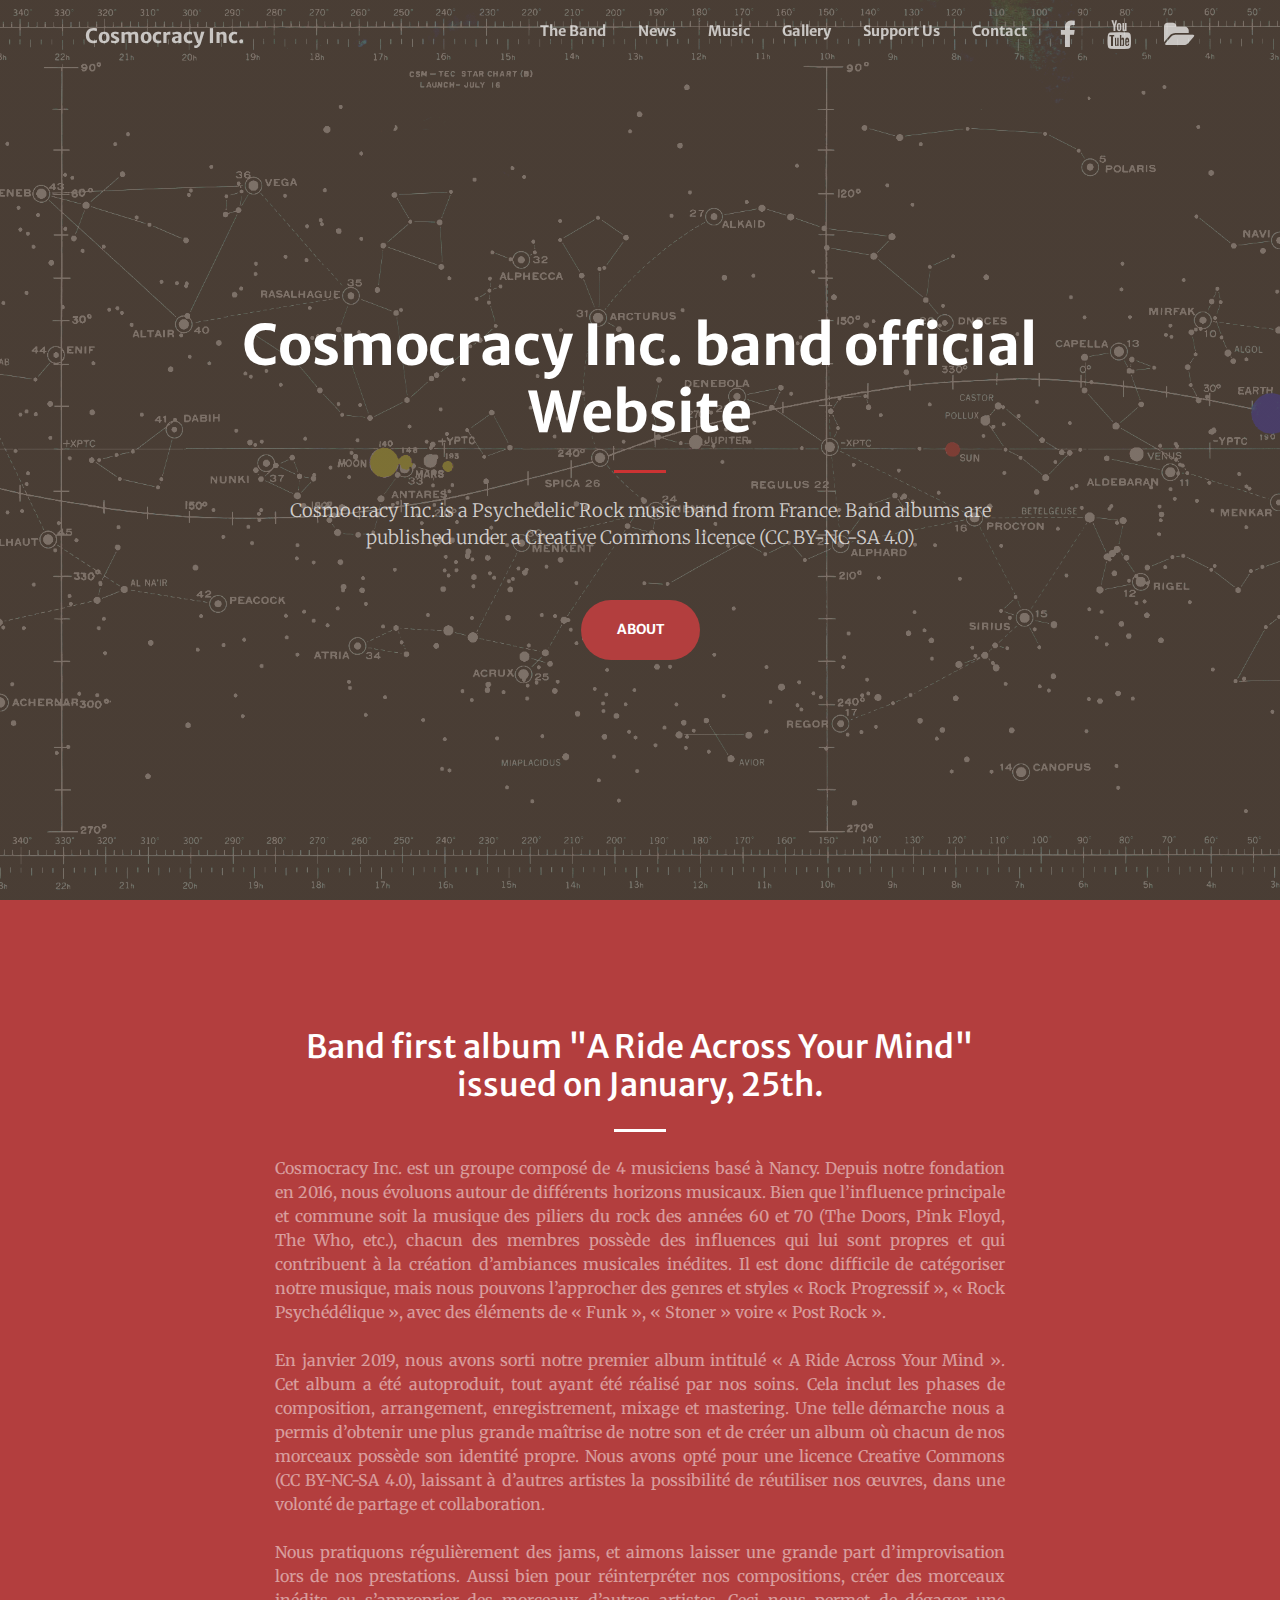
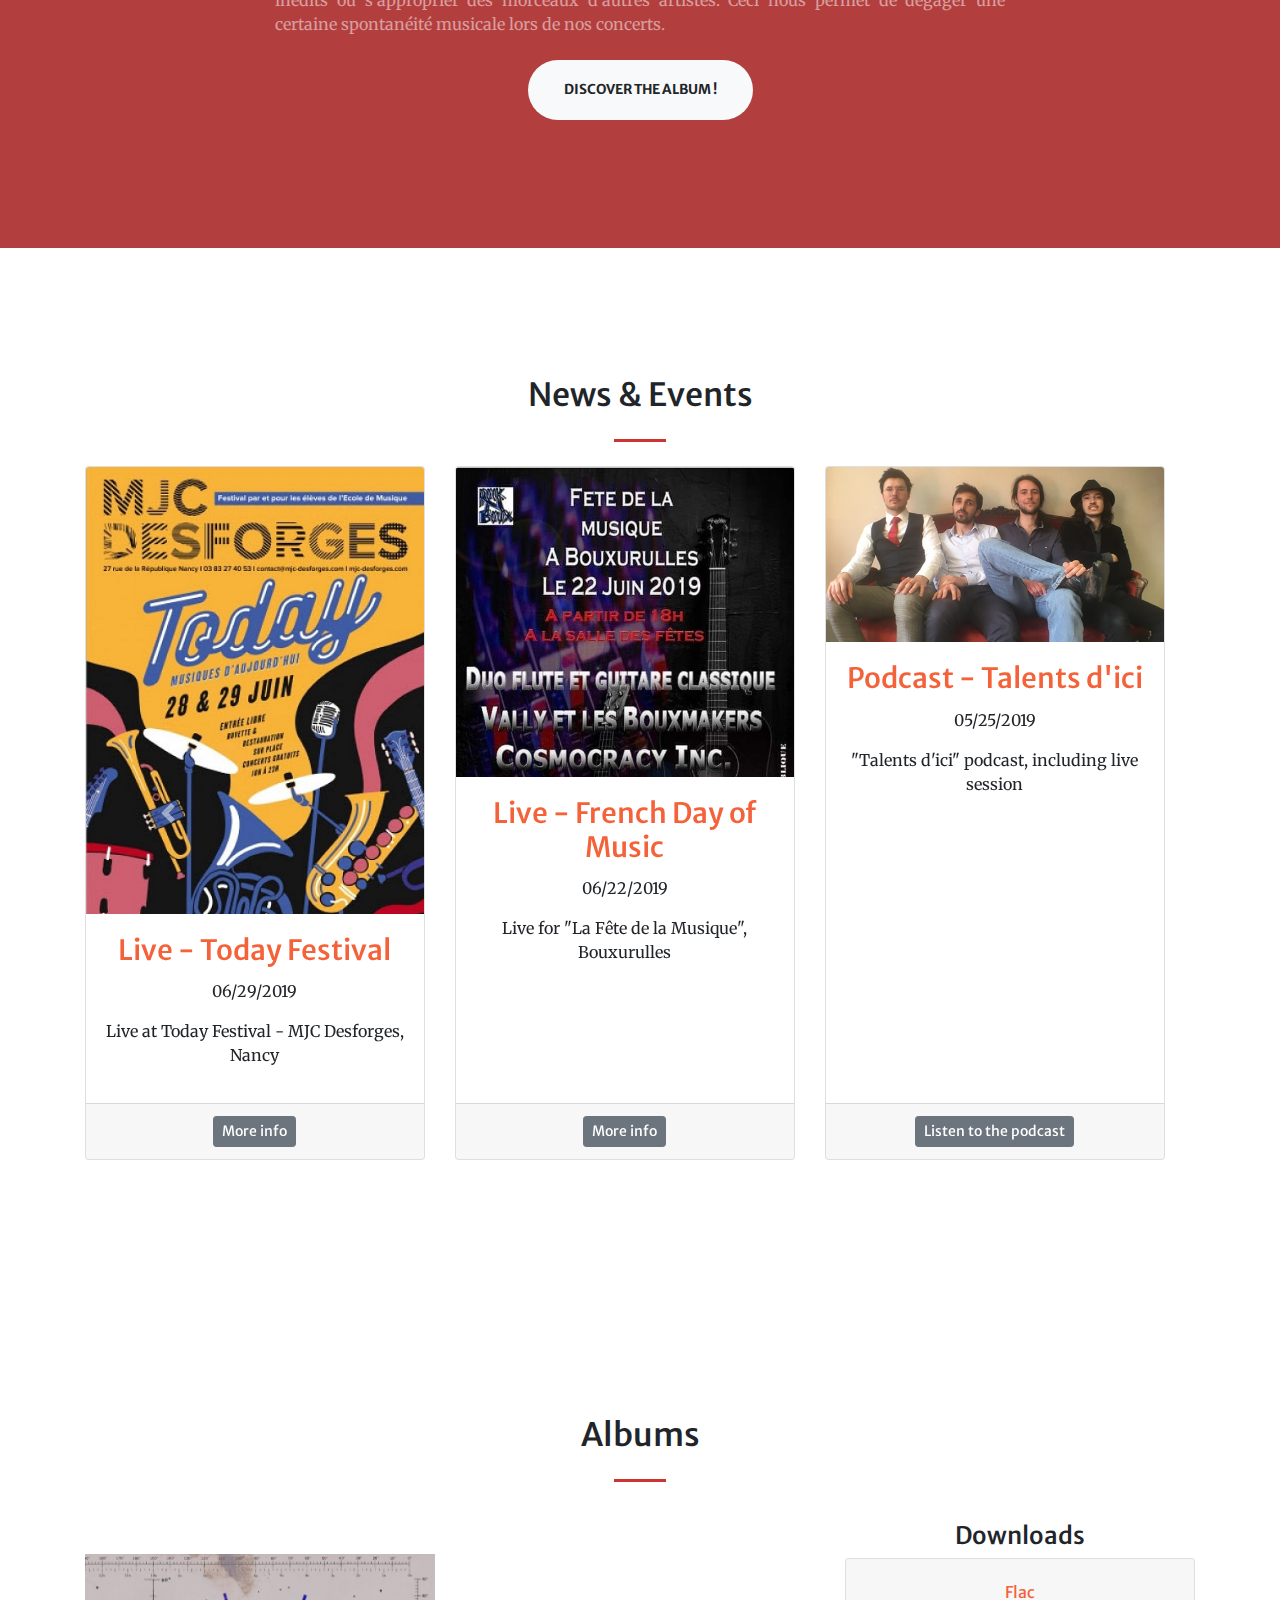
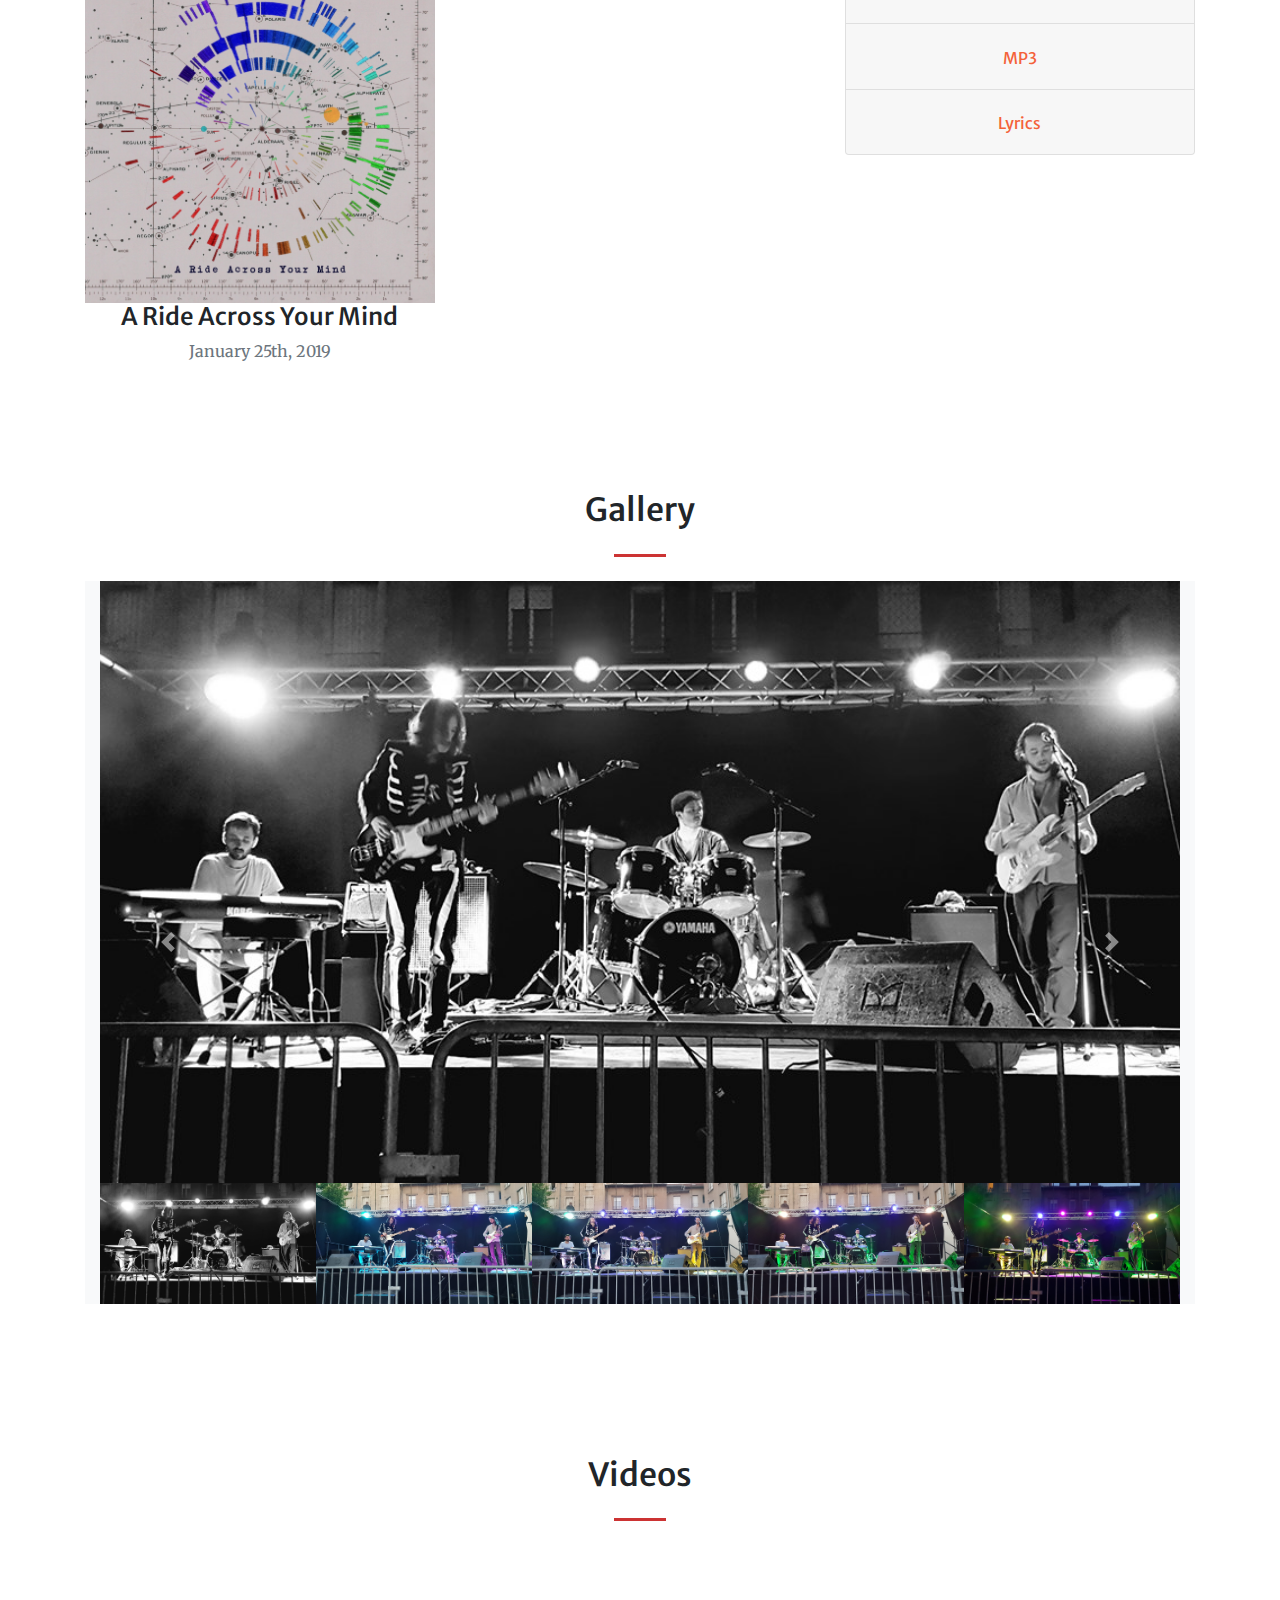
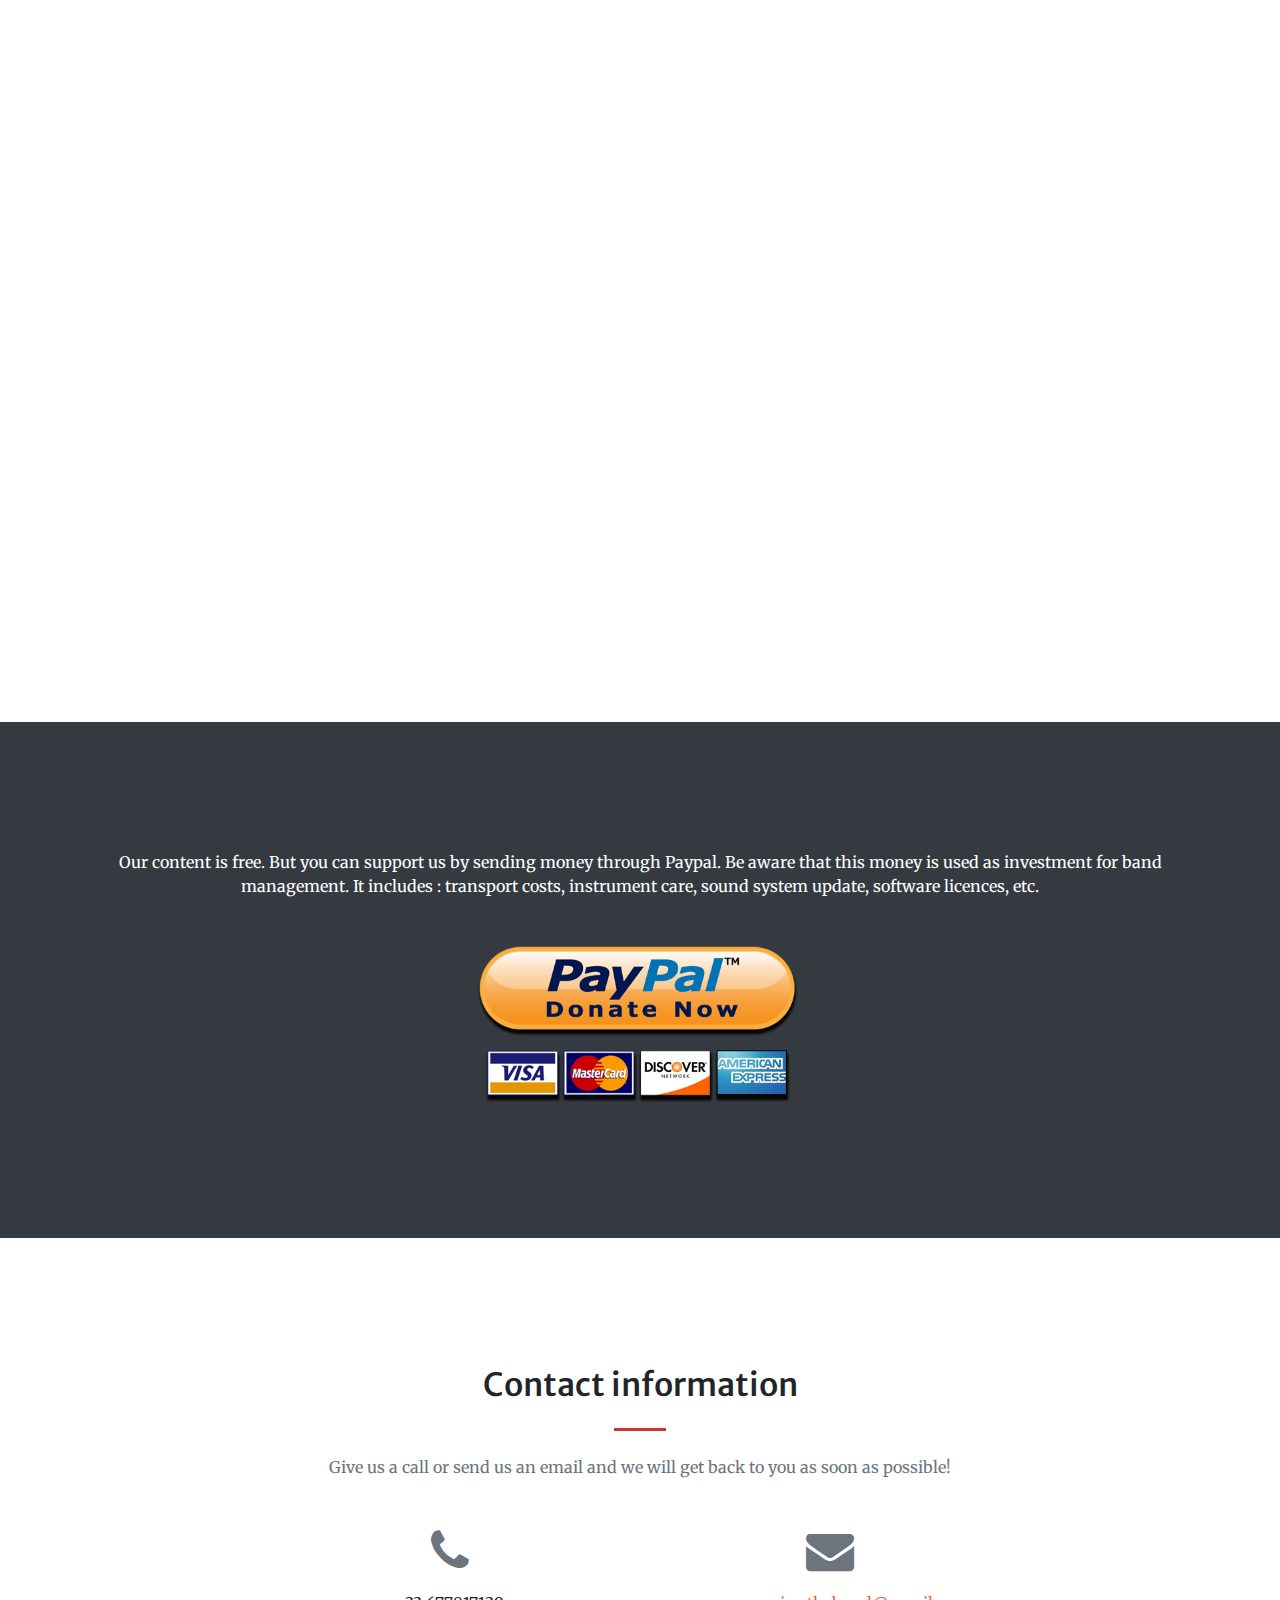
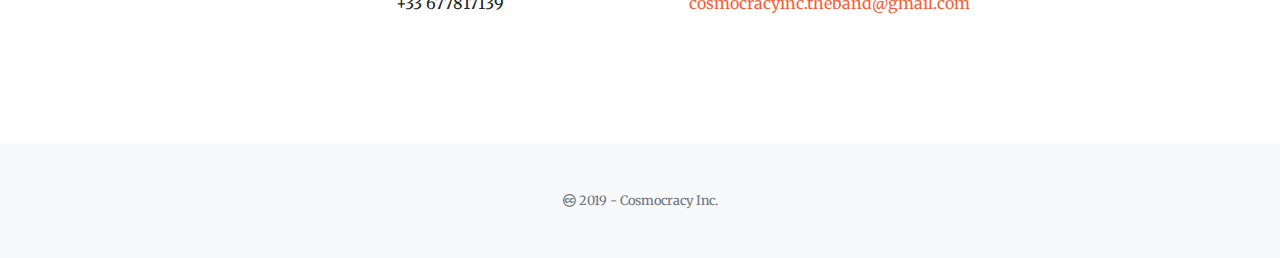
==== commit b6afc200: "Include fa for Firefox" ====
--- a/index.html
+++ b/index.html
@@ -614,11 +614,11 @@
       </div>
       <div class="row">
         <div class="col-lg-4 ml-auto text-center mb-5 mb-lg-0">
-          <i class="fas fa-phone fa-3x mb-3 text-muted"></i>
+          <i class="fa fa-phone fa-3x mb-3 text-muted"></i>
           <div>+33 677817139</div>
         </div>
         <div class="col-lg-4 mr-auto text-center">
-          <i class="fas fa-envelope fa-3x mb-3 text-muted"></i>
+          <i class="fa fa-envelope fa-3x mb-3 text-muted"></i>
           <!-- Make sure to change the email address in anchor text AND the link below! -->
           <a class="d-block" href="mailto:cosmocracyinc.theband@mail.com">cosmocracyinc.theband@gmail.com</a>
         </div>
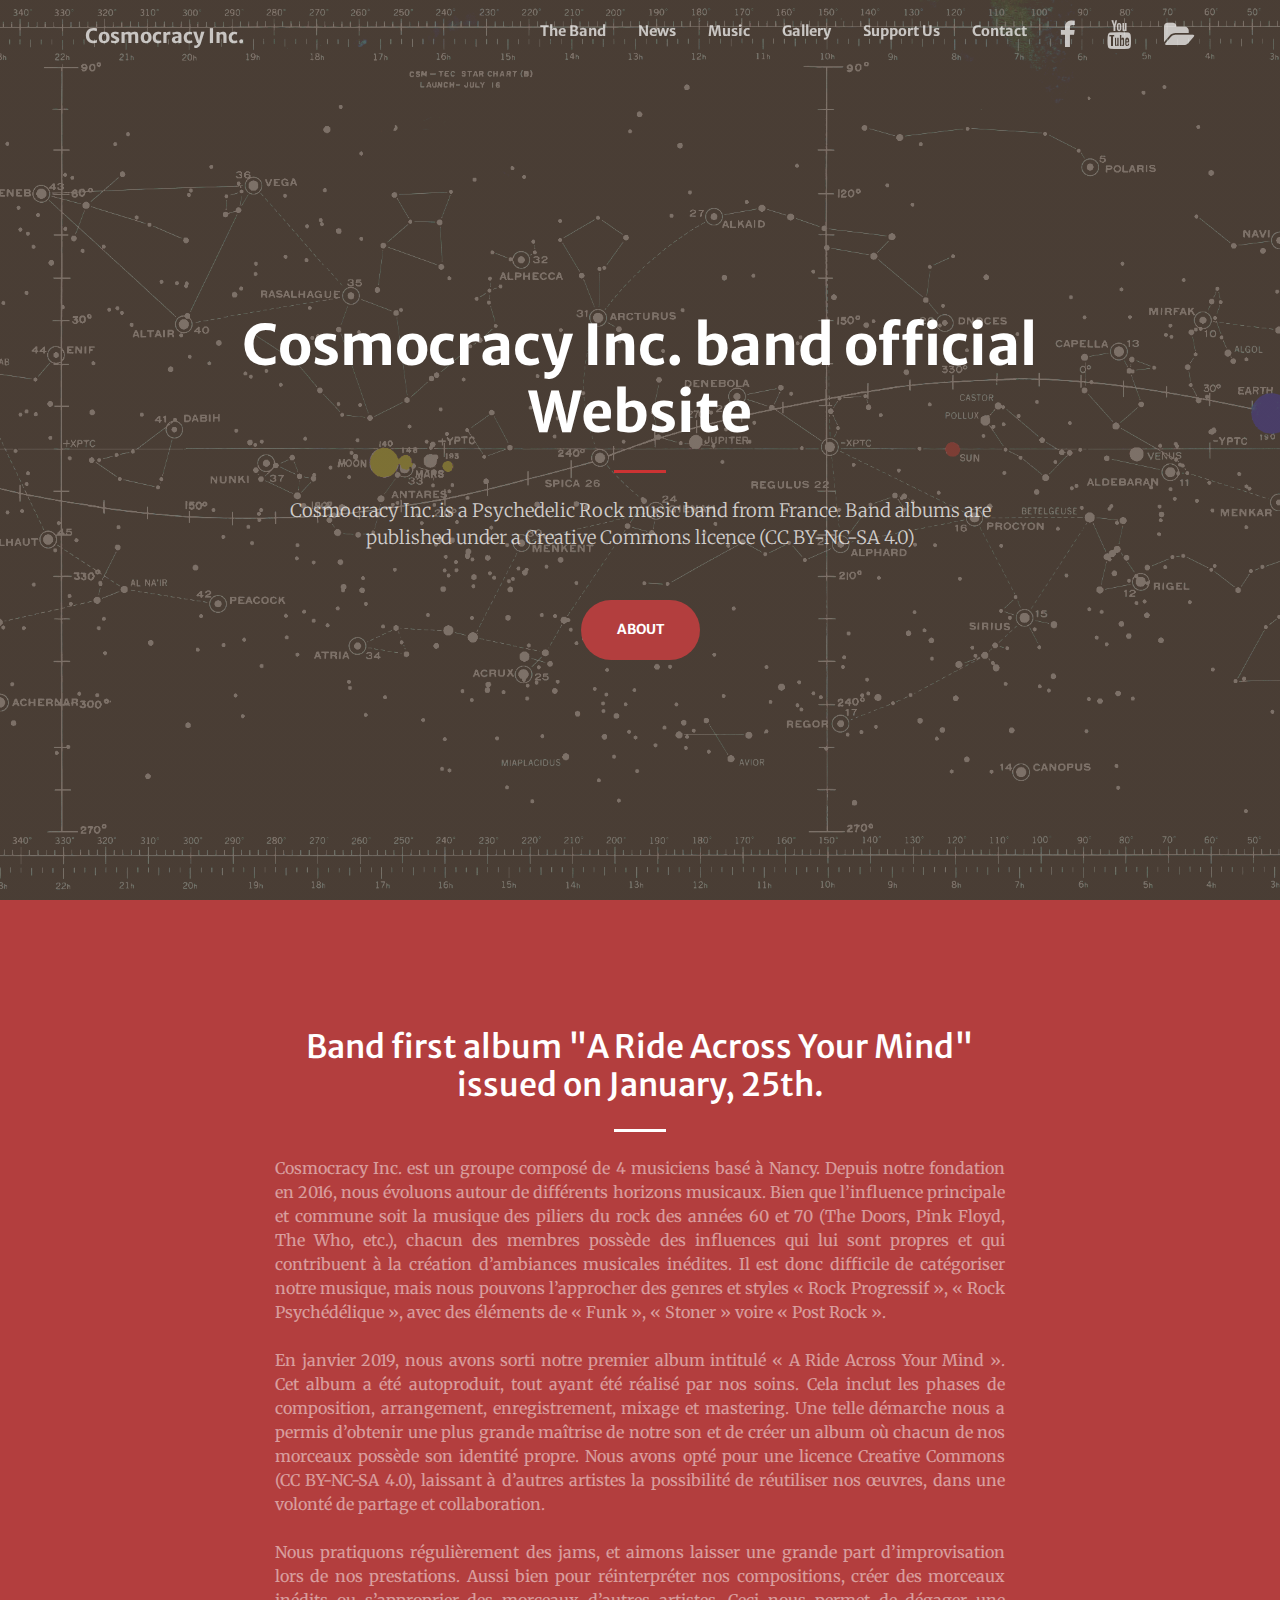
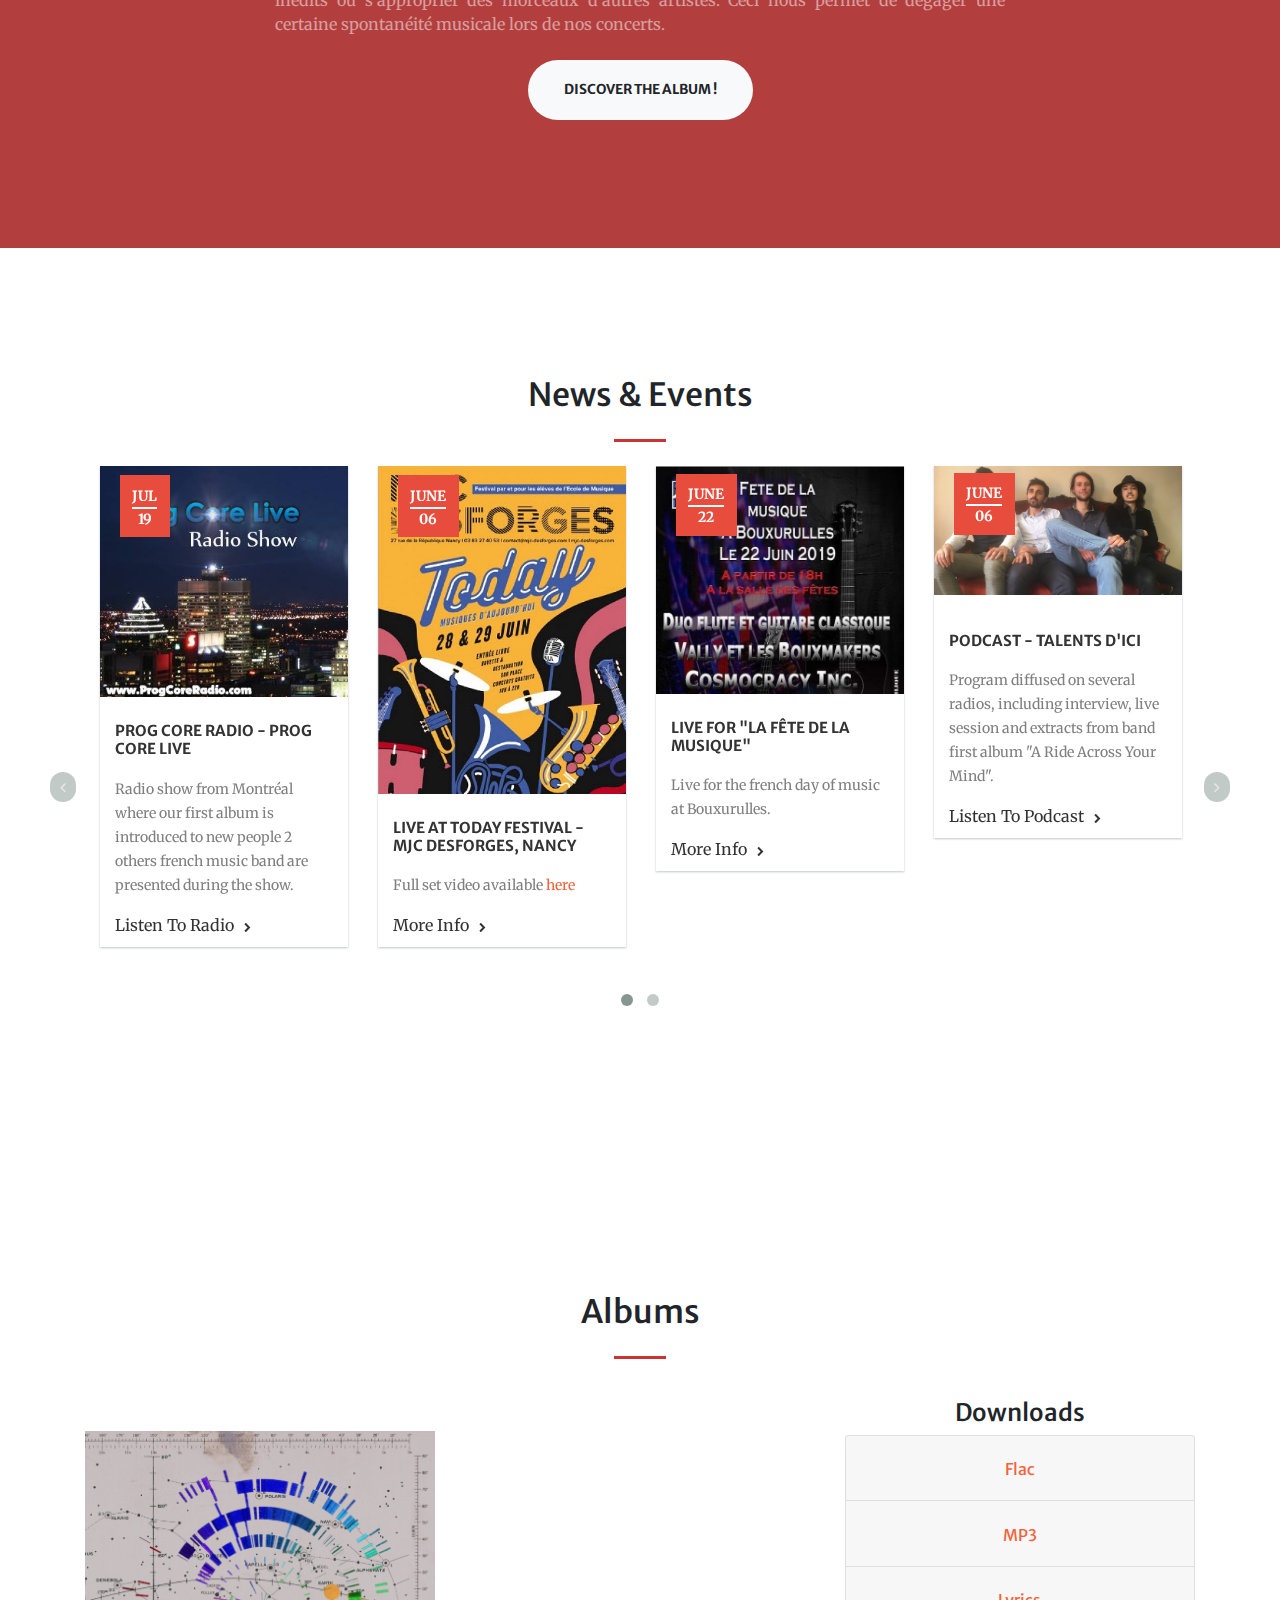
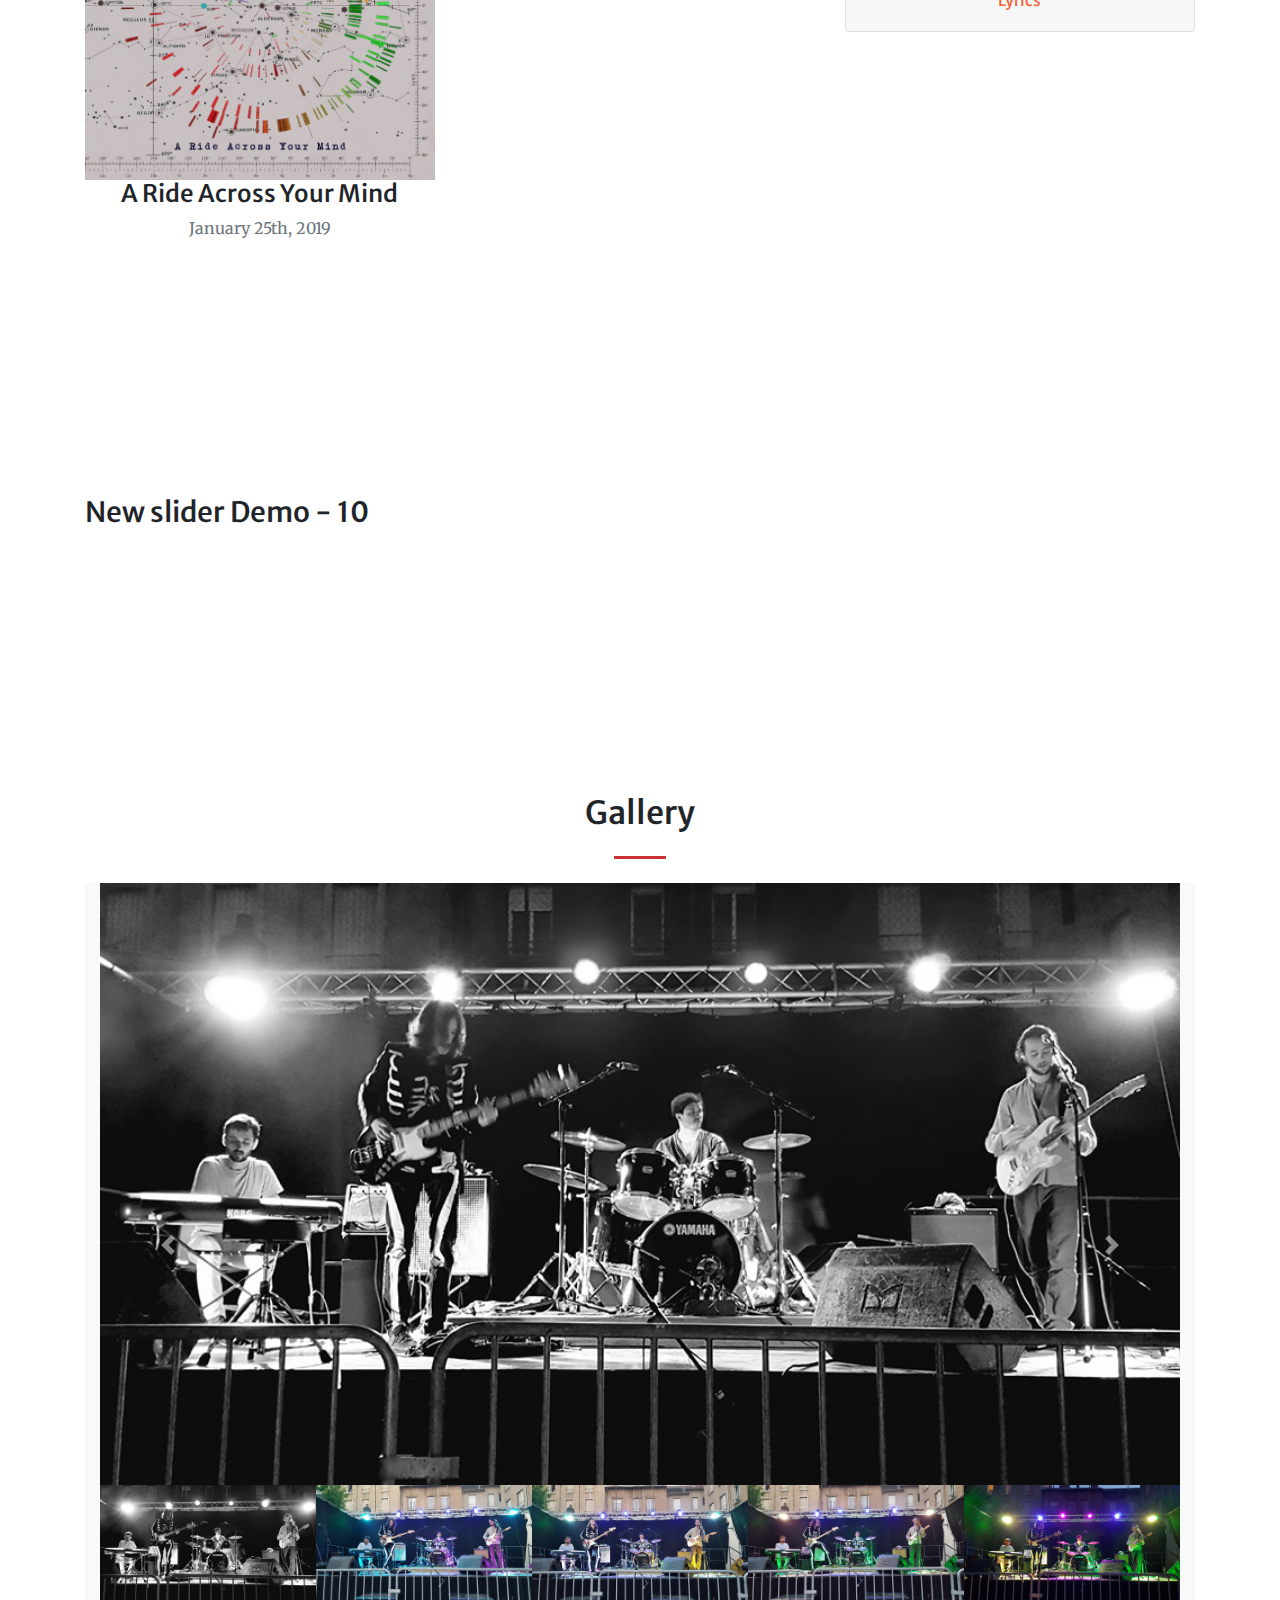
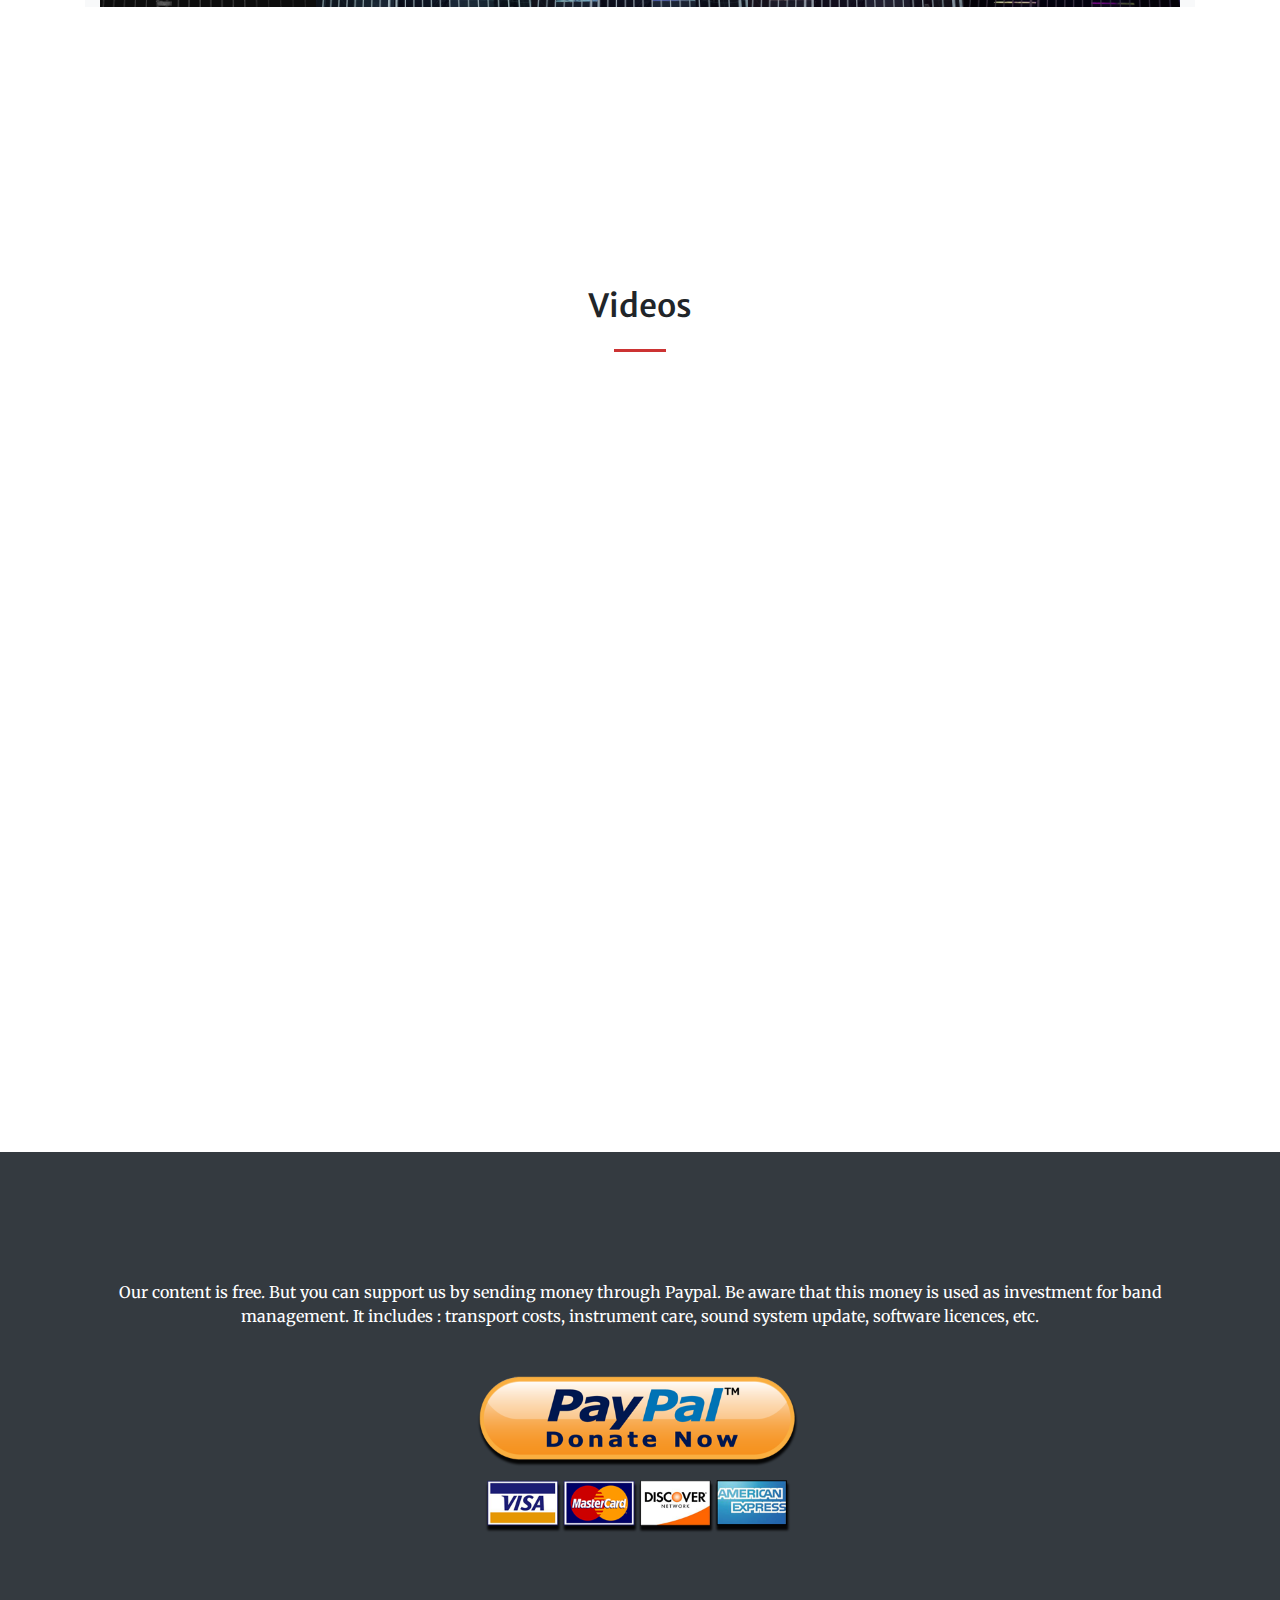
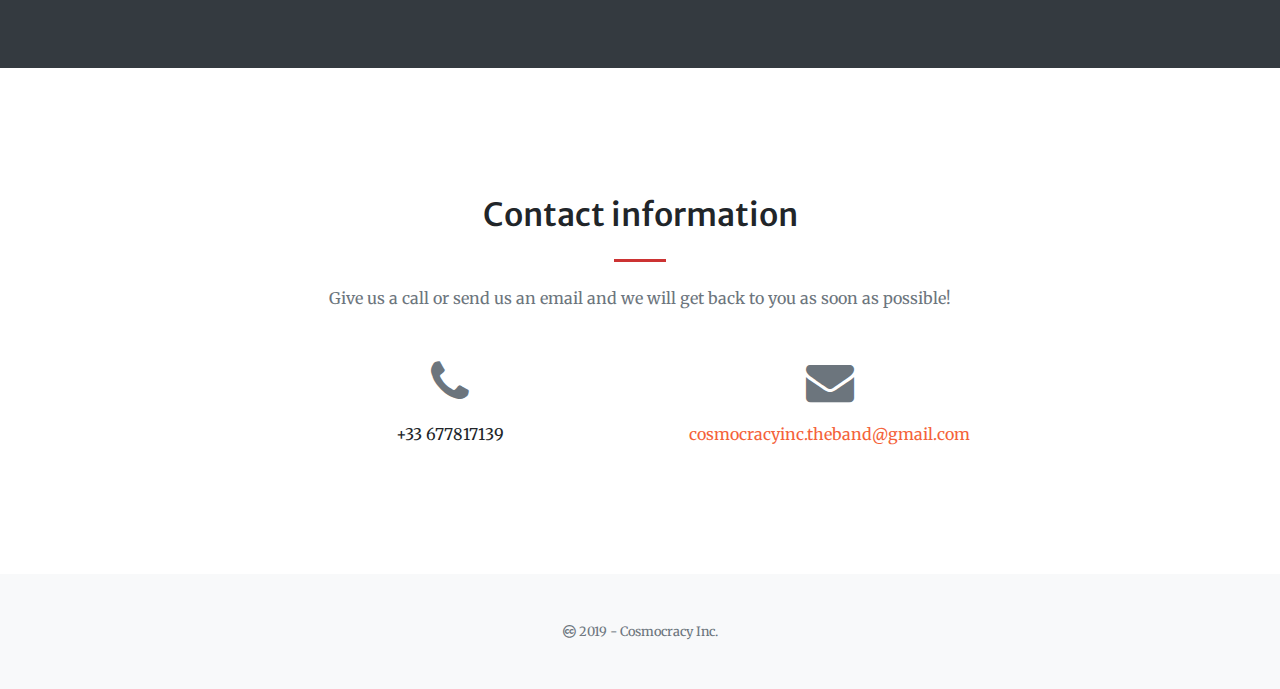
==== commit 8f8d3789: "Responsive cards news module" ====
--- a/index.html
+++ b/index.html
@@ -11,6 +11,9 @@
   <title>Cosmocracy Inc.</title>
 
   <link rel="icon" type="image/x-icon" href="/vinyl-favicon.ico">
+
+  <link rel="stylesheet" href="css/owl.carousel.min.css">
+  <link rel="stylesheet" href="css/owl.theme.min.css">
 
   <!-- Font Awesome Icons -->
   <link href="vendor/fontawesome-free/css/all.min.css" rel="stylesheet" type="text/css">
@@ -136,86 +139,87 @@
     <div class="container">
       <h2 class="text-center mt-0">News & Events</h2>
       <hr class="divider my-4">
-      <div id="newsCarousel" class="carousel slide">
-        <div class="carousel-inner">
-          <div class="row row-equal carousel-item active">
-            <div class="col-lg-4 col-md-4 text-center">
-              <div class="card h-100">
-                <a href="http://www.mjcnancy.fr/event/festival-today/"><img src="img/News/festivalToday.png"
-                    class="card-img-top" width="100%"></a>
-                <div class="card-body">
-                  <h3 class="card-title"><a href="http://www.mjcnancy.fr/event/festival-today/">Live - Today Festival
-                    </a></h3>
-                  <p>06/29/2019</p>
-                  <p>Live at Today Festival - MJC Desforges, Nancy</p>
-                </div>
-                <div class="card-footer">
-                  <a href="http://www.mjcnancy.fr/event/festival-today/" class="btn btn-sm btn-secondary">More
-                    info</a>
-                </div>
-              </div>
-            </div>
-            <div class="col-lg-4 col-md-4 text-center">
-              <div class="card h-100">
-                <a href="https://www.facebook.com/events/2641399615930686/"><img src="img/News/Bouxurulles.jpg"
-                    class="card-img-top" width="100%"></a>
-                <div class="card-body">
-                  <h3 class="card-title"><a href="https://www.facebook.com/events/2641399615930686/">Live - French Day
-                      of Music</a></h3>
-                  <p>06/22/2019</p>
-                  <p>Live for "La Fête de la Musique", Bouxurulles</p>
-                </div>
-                <div class="card-footer">
-                  <a href="https://www.facebook.com/events/2641399615930686/" class="btn btn-sm btn-secondary">More
-                    info</a>
-                </div>
-              </div>
-            </div>
-            <div class="col-lg-4 col-md-4 text-center">
-              <div class="card h-100">
-                <a href="https://rcf.fr/culture/musique/cosmocracy-inc"><img src="img/News/talentsIci.png"
-                    class="card-img-top" width="100%"></a>
-                <div class="card-body">
-                  <h3 class="card-title"><a href="https://rcf.fr/culture/musique/cosmocracy-inc">Podcast - Talents
-                      d'ici</a></h3>
-                  <p>05/25/2019</p>
-                  <p>"Talents d'ici" podcast, including live session</p>
-                </div>
-                <div class="card-footer">
-                  <a href="https://rcf.fr/culture/musique/cosmocracy-inc" class="btn btn-sm btn-secondary">Listen to
-                    the podcast</a>
-                </div>
-              </div>
-            </div>
-          </div>
-          <div class="row row-equal carousel-item">
-            <div class="col-lg-4 col-md-4 text-center">
-              <div class="card h-100">
-                <a href="http://progcritique.com/2019/05/cosmocracy-inc-a-ride-across-your-mind/"><img
-                    src="img/News/progCritique.PNG" class="card-img-top" width="100%"></a>
-                <div class="card-body">
-                  <h3 class="card-title"><a href="http://www.mjcnancy.fr/event/festival-today/">Album review -Prog
-                      Critique</a></h3>
-                  <p>05/06/2019</p>
-                  <p>A nice review by Gabriel from "Prog Critique"</p>
-                </div>
-                <div class="card-footer">
-                  <a href="http://progcritique.com/2019/05/cosmocracy-inc-a-ride-across-your-mind/"
-                    class="btn btn-sm btn-secondary">Read the review</a>
-                </div>
-              </div>
-            </div>
-          </div>
-        </div>
-        <a class="carousel-control-prev" href="#newsCarousel" role="button" data-slide="prev">
-          <span class="carousel-control-prev-icon" aria-hidden="true"></span>
-          <span class="sr-only">Previous</span>
-        </a>
-        <a class="carousel-control-next" href="#newsCarousel" role="button" data-slide="next">
-          <span class="carousel-control-next-icon" aria-hidden="true"></span>
-          <span class="sr-only">Next</span>
-        </a>
-      </div>
+      <div id="news-slider10" class="owl-carousel">
+          <div class="post-slide10">
+              <img src="img/News/prog-core-live.jpg" alt="">
+              <div class="post-date">
+                <span class="month">JUL</span>
+                <span class="date">19</span>
+              </div>
+              <h3 class="post-title">
+                <a href="https://progcoreradio.com/" target="_blank">Prog Core Radio - Prog Core Live</a>
+              </h3>
+              <p class="post-description">
+                  Radio show from Montréal where our first album is introduced to new people
+                  2 others french music band are presented during the show.
+              </p>
+              <a href="https://progcoreradio.com/" target="_blank" class="read-more">Listen to radio<i class="fa fa-chevron-right"></i></a>
+            </div>
+
+        <div class="post-slide10">
+          <img src="img/News/festivalToday.png" alt="">
+          <div class="post-date">
+            <span class="month">JUNE</span>
+            <span class="date">06</span>
+          </div>
+          <h3 class="post-title">
+            <a href="http://www.mjcnancy.fr/event/festival-today/" target="_blank">Live at Today Festival - MJC Desforges, Nancy</a>
+          </h3>
+          <p class="post-description">
+            Full set video available <a target="_blank" href="https://www.youtube.com/watch?v=ssa_UZotyqs&feature=share">here</a>
+          </p>
+          <a href="http://www.mjcnancy.fr/event/festival-today/" target="_blank" class="read-more">More info<i class="fa fa-chevron-right"></i></a>
+        </div>
+
+        <div class="post-slide10">
+          <img src="img/News/Bouxurulles.jpg" alt="">
+          <div class="post-date">
+            <span class="month">JUNE</span>
+            <span class="date">22</span>
+          </div>
+          <h3 class="post-title">
+            <a href="https://www.facebook.com/events/2641399615930686/">Live for "La fête de la musique"</a>
+          </h3>
+          <p class="post-description">
+              Live for the french day of music at Bouxurulles.
+          </p>
+          <a href="https://www.facebook.com/events/2641399615930686/" target="_blank" class="read-more">More info<i class="fa fa-chevron-right"></i></a>
+        </div>
+
+        <div class="post-slide10">
+          <img src="img/News/talentsIci.png" alt="">
+          <div class="post-date">
+            <span class="month">JUNE</span>
+            <span class="date">06</span>
+          </div>
+          <h3 class="post-title">
+            <a href="https://rcf.fr/culture/musique/cosmocracy-inc" target="_blank">Podcast - Talents
+              d'ici</a>
+          </h3>
+          <p class="post-description">
+              Program diffused on several radios, including interview, live session and extracts from band first album "A Ride Across Your Mind".
+          </p>
+          <a href="https://rcf.fr/culture/musique/cosmocracy-inc" target="_blank" class="read-more">Listen to podcast<i class="fa fa-chevron-right"></i></a>
+        </div>
+
+        <div class="post-slide10">
+          <img src="img/News/progCritique.PNG" alt="">
+          <div class="post-date">
+            <span class="month">MAY</span>
+            <span class="date">06</span>
+          </div>
+          <h3 class="post-title">
+            <a href="http://progcritique.com/2019/05/cosmocracy-inc-a-ride-across-your-mind/" target="_blank">Album review -Prog
+              Critique</a>
+          </h3>
+          <p class="post-description">
+              A nice review by Gabriel from "Prog Critique", for our first album "A Ride Across Your Mind".
+          </p>
+          <a href="http://progcritique.com/2019/05/cosmocracy-inc-a-ride-across-your-mind/" target="_blank" class="read-more">Read review<i class="fa fa-chevron-right"></i></a>
+        </div>
+
+      </div>
+    </div>
   </section>
 
   <!-- Music Section -->
@@ -312,8 +316,18 @@
         </div>
   </section>
 
-
-  <section id="gallery">
+  <section id="newsSection" class="page-section">
+    <div class="container">
+      <h3 class="h3">New slider Demo - 10</h3>
+      <div class="row">
+        <div class="col-md-12">
+
+        </div>
+      </div>
+    </div>
+  </section>
+
+  <section id="gallery" class="page-section">
     <script js>
       var carouselPosition = 1;
       var maxCarouselPosition = 2;
@@ -361,7 +375,7 @@
         <h3><span class='galleryTitleValue'></span></h3>
       </div>
 
-      <div id="galleryCarousel" class="carousel slide" data-interval="false">
+      <div id="galleryCarousel" class="carousel" data-interval="false">
         <div class="carousel-inner">
           <div class="carousel-item active">
             <div class="container bg-light">
@@ -643,6 +657,7 @@
 
   <!-- Custom scripts for this template -->
   <script src="js/creative.min.js"></script>
+  <script type="text/javascript" src="js/owl.carousel.min.js"></script>
 
 </body>
 
--- a/css/creative.min.css
+++ b/css/creative.min.css
@@ -1 +1 @@
- :root {--blue: #007bff;--indigo: #6610f2;--purple: #6f42c1;--pink: #e83e8c;--red: #dc3545;--orange: #f4623a;--yellow: #ffc107;--green: #28a745;--teal: #20c997;--cyan: #17a2b8;--white: #fff;--gray: #6c757d;--gray-dark: #343a40;--primary: #f4623a;--secondary: #6c757d;--success: #28a745;--info: #17a2b8;--warning: #ffc107;--danger: #dc3545;--light: #f8f9fa;--dark: #343a40;--breakpoint-xs: 0;--breakpoint-sm: 576px;--breakpoint-md: 768px;--breakpoint-lg: 992px;--breakpoint-xl: 1200px;--font-family-sans-serif: "Merriweather Sans", -apple-system, BlinkMacSystemFont, "Segoe UI", Roboto, "Helvetica Neue", Arial, "Noto Sans", sans-serif, "Apple Color Emoji", "Segoe UI Emoji", "Segoe UI Symbol", "Noto Color Emoji";--font-family-monospace: SFMono-Regular, Menlo, Monaco, Consolas, "Liberation Mono", "Courier New", monospace;}*, *::before, *::after {-webkit-box-sizing: border-box;box-sizing: border-box;}html {font-family: sans-serif;line-height: 1.15;-webkit-text-size-adjust: 100%;-webkit-tap-highlight-color: rgba(0, 0, 0, 0);}article, aside, figcaption, figure, footer, header, hgroup, main, nav, section {display: block;}body {margin: 0;font-family: "Merriweather", -apple-system, BlinkMacSystemFont, "Segoe UI", Roboto, "Helvetica Neue", Arial, "Noto Sans", sans-serif, "Apple Color Emoji", "Segoe UI Emoji", "Segoe UI Symbol", "Noto Color Emoji";font-size: 1rem;font-weight: 400;line-height: 1.5;color: #212529;text-align: left;background-color: #fff;}[tabindex="-1"]:focus {outline: 0 !important;}hr {-webkit-box-sizing: content-box;box-sizing: content-box;height: 0;overflow: visible;}h1, h2, h3, h4, h5, h6 {margin-top: 0;margin-bottom: 0.5rem;}p {margin-top: 0;margin-bottom: 1rem;}abbr[title], abbr[data-original-title] {text-decoration: underline;-webkit-text-decoration: underline dotted;text-decoration: underline dotted;cursor: help;border-bottom: 0;-webkit-text-decoration-skip-ink: none;text-decoration-skip-ink: none;}address {margin-bottom: 1rem;font-style: normal;line-height: inherit;}ol, ul, dl {margin-top: 0;margin-bottom: 1rem;}ol ol, ul ul, ol ul, ul ol {margin-bottom: 0;}dt {font-weight: 700;}dd {margin-bottom: .5rem;margin-left: 0;}blockquote {margin: 0 0 1rem;}b, strong {font-weight: bolder;}small {font-size: 80%;}sub, sup {position: relative;font-size: 75%;line-height: 0;vertical-align: baseline;}sub {bottom: -.25em;}sup {top: -.5em;}a {color: #f4623a;text-decoration: none;background-color: transparent;}a:hover {color: #d6370c;text-decoration: underline;}a:not([href]):not([tabindex]) {color: inherit;text-decoration: none;}a:not([href]):not([tabindex]):hover, a:not([href]):not([tabindex]):focus {color: inherit;text-decoration: none;}a:not([href]):not([tabindex]):focus {outline: 0;}pre, code, kbd, samp {font-family: SFMono-Regular, Menlo, Monaco, Consolas, "Liberation Mono", "Courier New", monospace;font-size: 1em;}pre {margin-top: 0;margin-bottom: 1rem;overflow: auto;}figure {margin: 0 0 1rem;}img {vertical-align: middle;border-style: none;}svg {overflow: hidden;vertical-align: middle;}table {border-collapse: collapse;}caption {padding-top: 0.75rem;padding-bottom: 0.75rem;color: #6c757d;text-align: left;caption-side: bottom;}th {text-align: inherit;}label {display: inline-block;margin-bottom: 0.5rem;}button {border-radius: 0;}button:focus {outline: 1px dotted;outline: 5px auto -webkit-focus-ring-color;}input, button, select, optgroup, textarea {margin: 0;font-family: inherit;font-size: inherit;line-height: inherit;}button, input {overflow: visible;}button, select {text-transform: none;}select {word-wrap: normal;}button, [type="button"], [type="reset"], [type="submit"] {-webkit-appearance: button;}button:not(:disabled), [type="button"]:not(:disabled), [type="reset"]:not(:disabled), [type="submit"]:not(:disabled) {cursor: pointer;}button::-moz-focus-inner, [type="button"]::-moz-focus-inner, [type="reset"]::-moz-focus-inner, [type="submit"]::-moz-focus-inner {padding: 0;border-style: none;}input[type="radio"], input[type="checkbox"] {-webkit-box-sizing: border-box;box-sizing: border-box;padding: 0;}input[type="date"], input[type="time"], input[type="datetime-local"], input[type="month"] {-webkit-appearance: listbox;}textarea {overflow: auto;resize: vertical;}fieldset {min-width: 0;padding: 0;margin: 0;border: 0;}legend {display: block;width: 100%;max-width: 100%;padding: 0;margin-bottom: .5rem;font-size: 1.5rem;line-height: inherit;color: inherit;white-space: normal;}progress {vertical-align: baseline;}[type="number"]::-webkit-inner-spin-button, [type="number"]::-webkit-outer-spin-button {height: auto;}[type="search"] {outline-offset: -2px;-webkit-appearance: none;}[type="search"]::-webkit-search-decoration {-webkit-appearance: none;}::-webkit-file-upload-button {font: inherit;-webkit-appearance: button;}output {display: inline-block;}summary {display: list-item;cursor: pointer;}template {display: none;}[hidden] {display: none !important;}h1, h2, h3, h4, h5, h6, .h1, .h2, .h3, .h4, .h5, .h6 {margin-bottom: 0.5rem;font-family: "Merriweather Sans", -apple-system, BlinkMacSystemFont, "Segoe UI", Roboto, "Helvetica Neue", Arial, "Noto Sans", sans-serif, "Apple Color Emoji", "Segoe UI Emoji", "Segoe UI Symbol", "Noto Color Emoji";font-weight: 500;line-height: 1.2;}h1, .h1 {font-size: 2.5rem;}h2, .h2 {font-size: 2rem;}h3, .h3 {font-size: 1.75rem;}h4, .h4 {font-size: 1.5rem;}h5, .h5 {font-size: 1.25rem;}h6, .h6 {font-size: 1rem;}.lead {font-size: 1.25rem;font-weight: 300;}.display-1 {font-size: 6rem;font-weight: 300;line-height: 1.2;}.display-2 {font-size: 5.5rem;font-weight: 300;line-height: 1.2;}.display-3 {font-size: 4.5rem;font-weight: 300;line-height: 1.2;}.display-4 {font-size: 3.5rem;font-weight: 300;line-height: 1.2;}hr {margin-top: 1rem;margin-bottom: 1rem;border: 0;border-top: 1px solid rgba(0, 0, 0, 0.1);}small, .small {font-size: 80%;font-weight: 400;}mark, .mark {padding: 0.2em;background-color: #fcf8e3;}.list-unstyled {padding-left: 0;list-style: none;}.list-inline {padding-left: 0;list-style: none;}.list-inline-item {display: inline-block;}.list-inline-item:not(:last-child) {margin-right: 0.5rem;}.initialism {font-size: 90%;text-transform: uppercase;}.blockquote {margin-bottom: 1rem;font-size: 1.25rem;}.blockquote-footer {display: block;font-size: 80%;color: #6c757d;}.blockquote-footer::before {content: "\2014\00A0";}.img-fluid {max-width: 100%;height: auto;}.img-thumbnail {padding: 0.25rem;background-color: #fff;border: 1px solid #dee2e6;border-radius: 0.25rem;max-width: 100%;height: auto;}.figure {display: inline-block;}.figure-img {margin-bottom: 0.5rem;line-height: 1;}.figure-caption {font-size: 90%;color: #6c757d;}code {font-size: 87.5%;color: #e83e8c;word-break: break-word;}a > code {color: inherit;}kbd {padding: 0.2rem 0.4rem;font-size: 87.5%;color: #fff;background-color: #212529;border-radius: 0.2rem;}kbd kbd {padding: 0;font-size: 100%;font-weight: 700;}pre {display: block;font-size: 87.5%;color: #212529;}pre code {font-size: inherit;color: inherit;word-break: normal;}.pre-scrollable {max-height: 340px;overflow-y: scroll;}.container {width: 100%;padding-right: 15px;padding-left: 15px;margin-right: auto;margin-left: auto;}@media (min-width: 576px) {.container {max-width: 540px;}}@media (min-width: 768px) {.container {max-width: 720px;}}@media (min-width: 992px) {.container {max-width: 960px;}}@media (min-width: 1200px) {.container {max-width: 1140px;}}.container-fluid {width: 100%;padding-right: 15px;padding-left: 15px;margin-right: auto;margin-left: auto;}.row {display: -webkit-box;display: -ms-flexbox;display: flex;-ms-flex-wrap: wrap;flex-wrap: wrap;margin-right: -15px;margin-left: -15px;}.no-gutters {margin-right: 0;margin-left: 0;}.no-gutters > .col, .no-gutters > [class*="col-"] {padding-right: 0;padding-left: 0;}.col-1, .col-2, .col-3, .col-4, .col-5, .col-6, .col-7, .col-8, .col-9, .col-10, .col-11, .col-12, .col, .col-auto, .col-sm-1, .col-sm-2, .col-sm-3, .col-sm-4, .col-sm-5, .col-sm-6, .col-sm-7, .col-sm-8, .col-sm-9, .col-sm-10, .col-sm-11, .col-sm-12, .col-sm, .col-sm-auto, .col-md-1, .col-md-2, .col-md-3, .col-md-4, .col-md-5, .col-md-6, .col-md-7, .col-md-8, .col-md-9, .col-md-10, .col-md-11, .col-md-12, .col-md, .col-md-auto, .col-lg-1, .col-lg-2, .col-lg-3, .col-lg-4, .col-lg-5, .col-lg-6, .col-lg-7, .col-lg-8, .col-lg-9, .col-lg-10, .col-lg-11, .col-lg-12, .col-lg, .col-lg-auto, .col-xl-1, .col-xl-2, .col-xl-3, .col-xl-4, .col-xl-5, .col-xl-6, .col-xl-7, .col-xl-8, .col-xl-9, .col-xl-10, .col-xl-11, .col-xl-12, .col-xl, .col-xl-auto {position: relative;width: 100%;padding-right: 15px;padding-left: 15px;}.col {-ms-flex-preferred-size: 0;flex-basis: 0;-webkit-box-flex: 1;-ms-flex-positive: 1;flex-grow: 1;max-width: 100%;}.col-auto {-webkit-box-flex: 0;-ms-flex: 0 0 auto;flex: 0 0 auto;width: auto;max-width: 100%;}.col-1 {-webkit-box-flex: 0;-ms-flex: 0 0 8.33333%;flex: 0 0 8.33333%;max-width: 8.33333%;}.col-2 {-webkit-box-flex: 0;-ms-flex: 0 0 16.66667%;flex: 0 0 16.66667%;max-width: 16.66667%;}.col-3 {-webkit-box-flex: 0;-ms-flex: 0 0 25%;flex: 0 0 25%;max-width: 25%;}.col-4 {-webkit-box-flex: 0;-ms-flex: 0 0 33.33333%;flex: 0 0 33.33333%;max-width: 33.33333%;}.col-5 {-webkit-box-flex: 0;-ms-flex: 0 0 41.66667%;flex: 0 0 41.66667%;max-width: 41.66667%;}.col-6 {-webkit-box-flex: 0;-ms-flex: 0 0 50%;flex: 0 0 50%;max-width: 50%;}.col-7 {-webkit-box-flex: 0;-ms-flex: 0 0 58.33333%;flex: 0 0 58.33333%;max-width: 58.33333%;}.col-8 {-webkit-box-flex: 0;-ms-flex: 0 0 66.66667%;flex: 0 0 66.66667%;max-width: 66.66667%;}.col-9 {-webkit-box-flex: 0;-ms-flex: 0 0 75%;flex: 0 0 75%;max-width: 75%;}.col-10 {-webkit-box-flex: 0;-ms-flex: 0 0 83.33333%;flex: 0 0 83.33333%;max-width: 83.33333%;}.col-11 {-webkit-box-flex: 0;-ms-flex: 0 0 91.66667%;flex: 0 0 91.66667%;max-width: 91.66667%;}.col-12 {-webkit-box-flex: 0;-ms-flex: 0 0 100%;flex: 0 0 100%;max-width: 100%;}.order-first {-webkit-box-ordinal-group: 0;-ms-flex-order: -1;order: -1;}.order-last {-webkit-box-ordinal-group: 14;-ms-flex-order: 13;order: 13;}.order-0 {-webkit-box-ordinal-group: 1;-ms-flex-order: 0;order: 0;}.order-1 {-webkit-box-ordinal-group: 2;-ms-flex-order: 1;order: 1;}.order-2 {-webkit-box-ordinal-group: 3;-ms-flex-order: 2;order: 2;}.order-3 {-webkit-box-ordinal-group: 4;-ms-flex-order: 3;order: 3;}.order-4 {-webkit-box-ordinal-group: 5;-ms-flex-order: 4;order: 4;}.order-5 {-webkit-box-ordinal-group: 6;-ms-flex-order: 5;order: 5;}.order-6 {-webkit-box-ordinal-group: 7;-ms-flex-order: 6;order: 6;}.order-7 {-webkit-box-ordinal-group: 8;-ms-flex-order: 7;order: 7;}.order-8 {-webkit-box-ordinal-group: 9;-ms-flex-order: 8;order: 8;}.order-9 {-webkit-box-ordinal-group: 10;-ms-flex-order: 9;order: 9;}.order-10 {-webkit-box-ordinal-group: 11;-ms-flex-order: 10;order: 10;}.order-11 {-webkit-box-ordinal-group: 12;-ms-flex-order: 11;order: 11;}.order-12 {-webkit-box-ordinal-group: 13;-ms-flex-order: 12;order: 12;}.offset-1 {margin-left: 8.33333%;}.offset-2 {margin-left: 16.66667%;}.offset-3 {margin-left: 25%;}.offset-4 {margin-left: 33.33333%;}.offset-5 {margin-left: 41.66667%;}.offset-6 {margin-left: 50%;}.offset-7 {margin-left: 58.33333%;}.offset-8 {margin-left: 66.66667%;}.offset-9 {margin-left: 75%;}.offset-10 {margin-left: 83.33333%;}.offset-11 {margin-left: 91.66667%;}@media (min-width: 576px) {.col-sm {-ms-flex-preferred-size: 0;flex-basis: 0;-webkit-box-flex: 1;-ms-flex-positive: 1;flex-grow: 1;max-width: 100%;}.col-sm-auto {-webkit-box-flex: 0;-ms-flex: 0 0 auto;flex: 0 0 auto;width: auto;max-width: 100%;}.col-sm-1 {-webkit-box-flex: 0;-ms-flex: 0 0 8.33333%;flex: 0 0 8.33333%;max-width: 8.33333%;}.col-sm-2 {-webkit-box-flex: 0;-ms-flex: 0 0 16.66667%;flex: 0 0 16.66667%;max-width: 16.66667%;}.col-sm-3 {-webkit-box-flex: 0;-ms-flex: 0 0 25%;flex: 0 0 25%;max-width: 25%;}.col-sm-4 {-webkit-box-flex: 0;-ms-flex: 0 0 33.33333%;flex: 0 0 33.33333%;max-width: 33.33333%;}.col-sm-5 {-webkit-box-flex: 0;-ms-flex: 0 0 41.66667%;flex: 0 0 41.66667%;max-width: 41.66667%;}.col-sm-6 {-webkit-box-flex: 0;-ms-flex: 0 0 50%;flex: 0 0 50%;max-width: 50%;}.col-sm-7 {-webkit-box-flex: 0;-ms-flex: 0 0 58.33333%;flex: 0 0 58.33333%;max-width: 58.33333%;}.col-sm-8 {-webkit-box-flex: 0;-ms-flex: 0 0 66.66667%;flex: 0 0 66.66667%;max-width: 66.66667%;}.col-sm-9 {-webkit-box-flex: 0;-ms-flex: 0 0 75%;flex: 0 0 75%;max-width: 75%;}.col-sm-10 {-webkit-box-flex: 0;-ms-flex: 0 0 83.33333%;flex: 0 0 83.33333%;max-width: 83.33333%;}.col-sm-11 {-webkit-box-flex: 0;-ms-flex: 0 0 91.66667%;flex: 0 0 91.66667%;max-width: 91.66667%;}.col-sm-12 {-webkit-box-flex: 0;-ms-flex: 0 0 100%;flex: 0 0 100%;max-width: 100%;}.order-sm-first {-webkit-box-ordinal-group: 0;-ms-flex-order: -1;order: -1;}.order-sm-last {-webkit-box-ordinal-group: 14;-ms-flex-order: 13;order: 13;}.order-sm-0 {-webkit-box-ordinal-group: 1;-ms-flex-order: 0;order: 0;}.order-sm-1 {-webkit-box-ordinal-group: 2;-ms-flex-order: 1;order: 1;}.order-sm-2 {-webkit-box-ordinal-group: 3;-ms-flex-order: 2;order: 2;}.order-sm-3 {-webkit-box-ordinal-group: 4;-ms-flex-order: 3;order: 3;}.order-sm-4 {-webkit-box-ordinal-group: 5;-ms-flex-order: 4;order: 4;}.order-sm-5 {-webkit-box-ordinal-group: 6;-ms-flex-order: 5;order: 5;}.order-sm-6 {-webkit-box-ordinal-group: 7;-ms-flex-order: 6;order: 6;}.order-sm-7 {-webkit-box-ordinal-group: 8;-ms-flex-order: 7;order: 7;}.order-sm-8 {-webkit-box-ordinal-group: 9;-ms-flex-order: 8;order: 8;}.order-sm-9 {-webkit-box-ordinal-group: 10;-ms-flex-order: 9;order: 9;}.order-sm-10 {-webkit-box-ordinal-group: 11;-ms-flex-order: 10;order: 10;}.order-sm-11 {-webkit-box-ordinal-group: 12;-ms-flex-order: 11;order: 11;}.order-sm-12 {-webkit-box-ordinal-group: 13;-ms-flex-order: 12;order: 12;}.offset-sm-0 {margin-left: 0;}.offset-sm-1 {margin-left: 8.33333%;}.offset-sm-2 {margin-left: 16.66667%;}.offset-sm-3 {margin-left: 25%;}.offset-sm-4 {margin-left: 33.33333%;}.offset-sm-5 {margin-left: 41.66667%;}.offset-sm-6 {margin-left: 50%;}.offset-sm-7 {margin-left: 58.33333%;}.offset-sm-8 {margin-left: 66.66667%;}.offset-sm-9 {margin-left: 75%;}.offset-sm-10 {margin-left: 83.33333%;}.offset-sm-11 {margin-left: 91.66667%;}}@media (min-width: 768px) {.col-md {-ms-flex-preferred-size: 0;flex-basis: 0;-webkit-box-flex: 1;-ms-flex-positive: 1;flex-grow: 1;max-width: 100%;}.col-md-auto {-webkit-box-flex: 0;-ms-flex: 0 0 auto;flex: 0 0 auto;width: auto;max-width: 100%;}.col-md-1 {-webkit-box-flex: 0;-ms-flex: 0 0 8.33333%;flex: 0 0 8.33333%;max-width: 8.33333%;}.col-md-2 {-webkit-box-flex: 0;-ms-flex: 0 0 16.66667%;flex: 0 0 16.66667%;max-width: 16.66667%;}.col-md-3 {-webkit-box-flex: 0;-ms-flex: 0 0 25%;flex: 0 0 25%;max-width: 25%;}.col-md-4 {-webkit-box-flex: 0;-ms-flex: 0 0 33.33333%;flex: 0 0 33.33333%;max-width: 33.33333%;}.col-md-5 {-webkit-box-flex: 0;-ms-flex: 0 0 41.66667%;flex: 0 0 41.66667%;max-width: 41.66667%;}.col-md-6 {-webkit-box-flex: 0;-ms-flex: 0 0 50%;flex: 0 0 50%;max-width: 50%;}.col-md-7 {-webkit-box-flex: 0;-ms-flex: 0 0 58.33333%;flex: 0 0 58.33333%;max-width: 58.33333%;}.col-md-8 {-webkit-box-flex: 0;-ms-flex: 0 0 66.66667%;flex: 0 0 66.66667%;max-width: 66.66667%;}.col-md-9 {-webkit-box-flex: 0;-ms-flex: 0 0 75%;flex: 0 0 75%;max-width: 75%;}.col-md-10 {-webkit-box-flex: 0;-ms-flex: 0 0 83.33333%;flex: 0 0 83.33333%;max-width: 83.33333%;}.col-md-11 {-webkit-box-flex: 0;-ms-flex: 0 0 91.66667%;flex: 0 0 91.66667%;max-width: 91.66667%;}.col-md-12 {-webkit-box-flex: 0;-ms-flex: 0 0 100%;flex: 0 0 100%;max-width: 100%;}.order-md-first {-webkit-box-ordinal-group: 0;-ms-flex-order: -1;order: -1;}.order-md-last {-webkit-box-ordinal-group: 14;-ms-flex-order: 13;order: 13;}.order-md-0 {-webkit-box-ordinal-group: 1;-ms-flex-order: 0;order: 0;}.order-md-1 {-webkit-box-ordinal-group: 2;-ms-flex-order: 1;order: 1;}.order-md-2 {-webkit-box-ordinal-group: 3;-ms-flex-order: 2;order: 2;}.order-md-3 {-webkit-box-ordinal-group: 4;-ms-flex-order: 3;order: 3;}.order-md-4 {-webkit-box-ordinal-group: 5;-ms-flex-order: 4;order: 4;}.order-md-5 {-webkit-box-ordinal-group: 6;-ms-flex-order: 5;order: 5;}.order-md-6 {-webkit-box-ordinal-group: 7;-ms-flex-order: 6;order: 6;}.order-md-7 {-webkit-box-ordinal-group: 8;-ms-flex-order: 7;order: 7;}.order-md-8 {-webkit-box-ordinal-group: 9;-ms-flex-order: 8;order: 8;}.order-md-9 {-webkit-box-ordinal-group: 10;-ms-flex-order: 9;order: 9;}.order-md-10 {-webkit-box-ordinal-group: 11;-ms-flex-order: 10;order: 10;}.order-md-11 {-webkit-box-ordinal-group: 12;-ms-flex-order: 11;order: 11;}.order-md-12 {-webkit-box-ordinal-group: 13;-ms-flex-order: 12;order: 12;}.offset-md-0 {margin-left: 0;}.offset-md-1 {margin-left: 8.33333%;}.offset-md-2 {margin-left: 16.66667%;}.offset-md-3 {margin-left: 25%;}.offset-md-4 {margin-left: 33.33333%;}.offset-md-5 {margin-left: 41.66667%;}.offset-md-6 {margin-left: 50%;}.offset-md-7 {margin-left: 58.33333%;}.offset-md-8 {margin-left: 66.66667%;}.offset-md-9 {margin-left: 75%;}.offset-md-10 {margin-left: 83.33333%;}.offset-md-11 {margin-left: 91.66667%;}}@media (min-width: 992px) {.col-lg {-ms-flex-preferred-size: 0;flex-basis: 0;-webkit-box-flex: 1;-ms-flex-positive: 1;flex-grow: 1;max-width: 100%;}.col-lg-auto {-webkit-box-flex: 0;-ms-flex: 0 0 auto;flex: 0 0 auto;width: auto;max-width: 100%;}.col-lg-1 {-webkit-box-flex: 0;-ms-flex: 0 0 8.33333%;flex: 0 0 8.33333%;max-width: 8.33333%;}.col-lg-2 {-webkit-box-flex: 0;-ms-flex: 0 0 16.66667%;flex: 0 0 16.66667%;max-width: 16.66667%;}.col-lg-3 {-webkit-box-flex: 0;-ms-flex: 0 0 25%;flex: 0 0 25%;max-width: 25%;}.col-lg-4 {-webkit-box-flex: 0;-ms-flex: 0 0 33.33333%;flex: 0 0 33.33333%;max-width: 33.33333%;}.col-lg-5 {-webkit-box-flex: 0;-ms-flex: 0 0 41.66667%;flex: 0 0 41.66667%;max-width: 41.66667%;}.col-lg-6 {-webkit-box-flex: 0;-ms-flex: 0 0 50%;flex: 0 0 50%;max-width: 50%;}.col-lg-7 {-webkit-box-flex: 0;-ms-flex: 0 0 58.33333%;flex: 0 0 58.33333%;max-width: 58.33333%;}.col-lg-8 {-webkit-box-flex: 0;-ms-flex: 0 0 66.66667%;flex: 0 0 66.66667%;max-width: 66.66667%;}.col-lg-9 {-webkit-box-flex: 0;-ms-flex: 0 0 75%;flex: 0 0 75%;max-width: 75%;}.col-lg-10 {-webkit-box-flex: 0;-ms-flex: 0 0 83.33333%;flex: 0 0 83.33333%;max-width: 83.33333%;}.col-lg-11 {-webkit-box-flex: 0;-ms-flex: 0 0 91.66667%;flex: 0 0 91.66667%;max-width: 91.66667%;}.col-lg-12 {-webkit-box-flex: 0;-ms-flex: 0 0 100%;flex: 0 0 100%;max-width: 100%;}.order-lg-first {-webkit-box-ordinal-group: 0;-ms-flex-order: -1;order: -1;}.order-lg-last {-webkit-box-ordinal-group: 14;-ms-flex-order: 13;order: 13;}.order-lg-0 {-webkit-box-ordinal-group: 1;-ms-flex-order: 0;order: 0;}.order-lg-1 {-webkit-box-ordinal-group: 2;-ms-flex-order: 1;order: 1;}.order-lg-2 {-webkit-box-ordinal-group: 3;-ms-flex-order: 2;order: 2;}.order-lg-3 {-webkit-box-ordinal-group: 4;-ms-flex-order: 3;order: 3;}.order-lg-4 {-webkit-box-ordinal-group: 5;-ms-flex-order: 4;order: 4;}.order-lg-5 {-webkit-box-ordinal-group: 6;-ms-flex-order: 5;order: 5;}.order-lg-6 {-webkit-box-ordinal-group: 7;-ms-flex-order: 6;order: 6;}.order-lg-7 {-webkit-box-ordinal-group: 8;-ms-flex-order: 7;order: 7;}.order-lg-8 {-webkit-box-ordinal-group: 9;-ms-flex-order: 8;order: 8;}.order-lg-9 {-webkit-box-ordinal-group: 10;-ms-flex-order: 9;order: 9;}.order-lg-10 {-webkit-box-ordinal-group: 11;-ms-flex-order: 10;order: 10;}.order-lg-11 {-webkit-box-ordinal-group: 12;-ms-flex-order: 11;order: 11;}.order-lg-12 {-webkit-box-ordinal-group: 13;-ms-flex-order: 12;order: 12;}.offset-lg-0 {margin-left: 0;}.offset-lg-1 {margin-left: 8.33333%;}.offset-lg-2 {margin-left: 16.66667%;}.offset-lg-3 {margin-left: 25%;}.offset-lg-4 {margin-left: 33.33333%;}.offset-lg-5 {margin-left: 41.66667%;}.offset-lg-6 {margin-left: 50%;}.offset-lg-7 {margin-left: 58.33333%;}.offset-lg-8 {margin-left: 66.66667%;}.offset-lg-9 {margin-left: 75%;}.offset-lg-10 {margin-left: 83.33333%;}.offset-lg-11 {margin-left: 91.66667%;}}@media (min-width: 1200px) {.col-xl {-ms-flex-preferred-size: 0;flex-basis: 0;-webkit-box-flex: 1;-ms-flex-positive: 1;flex-grow: 1;max-width: 100%;}.col-xl-auto {-webkit-box-flex: 0;-ms-flex: 0 0 auto;flex: 0 0 auto;width: auto;max-width: 100%;}.col-xl-1 {-webkit-box-flex: 0;-ms-flex: 0 0 8.33333%;flex: 0 0 8.33333%;max-width: 8.33333%;}.col-xl-2 {-webkit-box-flex: 0;-ms-flex: 0 0 16.66667%;flex: 0 0 16.66667%;max-width: 16.66667%;}.col-xl-3 {-webkit-box-flex: 0;-ms-flex: 0 0 25%;flex: 0 0 25%;max-width: 25%;}.col-xl-4 {-webkit-box-flex: 0;-ms-flex: 0 0 33.33333%;flex: 0 0 33.33333%;max-width: 33.33333%;}.col-xl-5 {-webkit-box-flex: 0;-ms-flex: 0 0 41.66667%;flex: 0 0 41.66667%;max-width: 41.66667%;}.col-xl-6 {-webkit-box-flex: 0;-ms-flex: 0 0 50%;flex: 0 0 50%;max-width: 50%;}.col-xl-7 {-webkit-box-flex: 0;-ms-flex: 0 0 58.33333%;flex: 0 0 58.33333%;max-width: 58.33333%;}.col-xl-8 {-webkit-box-flex: 0;-ms-flex: 0 0 66.66667%;flex: 0 0 66.66667%;max-width: 66.66667%;}.col-xl-9 {-webkit-box-flex: 0;-ms-flex: 0 0 75%;flex: 0 0 75%;max-width: 75%;}.col-xl-10 {-webkit-box-flex: 0;-ms-flex: 0 0 83.33333%;flex: 0 0 83.33333%;max-width: 83.33333%;}.col-xl-11 {-webkit-box-flex: 0;-ms-flex: 0 0 91.66667%;flex: 0 0 91.66667%;max-width: 91.66667%;}.col-xl-12 {-webkit-box-flex: 0;-ms-flex: 0 0 100%;flex: 0 0 100%;max-width: 100%;}.order-xl-first {-webkit-box-ordinal-group: 0;-ms-flex-order: -1;order: -1;}.order-xl-last {-webkit-box-ordinal-group: 14;-ms-flex-order: 13;order: 13;}.order-xl-0 {-webkit-box-ordinal-group: 1;-ms-flex-order: 0;order: 0;}.order-xl-1 {-webkit-box-ordinal-group: 2;-ms-flex-order: 1;order: 1;}.order-xl-2 {-webkit-box-ordinal-group: 3;-ms-flex-order: 2;order: 2;}.order-xl-3 {-webkit-box-ordinal-group: 4;-ms-flex-order: 3;order: 3;}.order-xl-4 {-webkit-box-ordinal-group: 5;-ms-flex-order: 4;order: 4;}.order-xl-5 {-webkit-box-ordinal-group: 6;-ms-flex-order: 5;order: 5;}.order-xl-6 {-webkit-box-ordinal-group: 7;-ms-flex-order: 6;order: 6;}.order-xl-7 {-webkit-box-ordinal-group: 8;-ms-flex-order: 7;order: 7;}.order-xl-8 {-webkit-box-ordinal-group: 9;-ms-flex-order: 8;order: 8;}.order-xl-9 {-webkit-box-ordinal-group: 10;-ms-flex-order: 9;order: 9;}.order-xl-10 {-webkit-box-ordinal-group: 11;-ms-flex-order: 10;order: 10;}.order-xl-11 {-webkit-box-ordinal-group: 12;-ms-flex-order: 11;order: 11;}.order-xl-12 {-webkit-box-ordinal-group: 13;-ms-flex-order: 12;order: 12;}.offset-xl-0 {margin-left: 0;}.offset-xl-1 {margin-left: 8.33333%;}.offset-xl-2 {margin-left: 16.66667%;}.offset-xl-3 {margin-left: 25%;}.offset-xl-4 {margin-left: 33.33333%;}.offset-xl-5 {margin-left: 41.66667%;}.offset-xl-6 {margin-left: 50%;}.offset-xl-7 {margin-left: 58.33333%;}.offset-xl-8 {margin-left: 66.66667%;}.offset-xl-9 {margin-left: 75%;}.offset-xl-10 {margin-left: 83.33333%;}.offset-xl-11 {margin-left: 91.66667%;}}@media (max-width: 800px) {.carousel-control{height:350px;}}.row-equal > div[class*='col-'] {display: flex;flex: 1 0 auto;}.row-equal .card {width: 100%;}.carousel-inner>.row-equal.active, .carousel-inner>.row-equal.next, .carousel-inner>.row-equal.prev {display: flex;}.carousel-inner>.row-equal.active.left, .carousel-inner>.row-equal.active.right {opacity: 0.5;display: flex;}.table {width: 100%;margin-bottom: 1rem;color: #212529;}.table th, .table td {padding: 0.75rem;vertical-align: top;border-top: 1px solid #dee2e6;}.table thead th {vertical-align: bottom;border-bottom: 2px solid #dee2e6;}.table tbody + tbody {border-top: 2px solid #dee2e6;}.table-sm th, .table-sm td {padding: 0.3rem;}.table-bordered {border: 1px solid #dee2e6;}.table-bordered th, .table-bordered td {border: 1px solid #dee2e6;}.table-bordered thead th, .table-bordered thead td {border-bottom-width: 2px;}.table-borderless th, .table-borderless td, .table-borderless thead th, .table-borderless tbody + tbody {border: 0;}.table-striped tbody tr:nth-of-type(odd) {background-color: rgba(0, 0, 0, 0.05);}.table-hover tbody tr:hover {color: #212529;background-color: rgba(0, 0, 0, 0.075);}.table-primary, .table-primary > th, .table-primary > td {background-color: #fcd3c8;}.table-primary th, .table-primary td, .table-primary thead th, .table-primary tbody + tbody {border-color: #f9ad99;}.table-hover .table-primary:hover {background-color: #fbc0b0;}.table-hover .table-primary:hover > td, .table-hover .table-primary:hover > th {background-color: #fbc0b0;}.table-secondary, .table-secondary > th, .table-secondary > td {background-color: #d6d8db;}.table-secondary th, .table-secondary td, .table-secondary thead th, .table-secondary tbody + tbody {border-color: #b3b7bb;}.table-hover .table-secondary:hover {background-color: #c8cbcf;}.table-hover .table-secondary:hover > td, .table-hover .table-secondary:hover > th {background-color: #c8cbcf;}.table-success, .table-success > th, .table-success > td {background-color: #c3e6cb;}.table-success th, .table-success td, .table-success thead th, .table-success tbody + tbody {border-color: #8fd19e;}.table-hover .table-success:hover {background-color: #b1dfbb;}.table-hover .table-success:hover > td, .table-hover .table-success:hover > th {background-color: #b1dfbb;}.table-info, .table-info > th, .table-info > td {background-color: #bee5eb;}.table-info th, .table-info td, .table-info thead th, .table-info tbody + tbody {border-color: #86cfda;}.table-hover .table-info:hover {background-color: #abdde5;}.table-hover .table-info:hover > td, .table-hover .table-info:hover > th {background-color: #abdde5;}.table-warning, .table-warning > th, .table-warning > td {background-color: #ffeeba;}.table-warning th, .table-warning td, .table-warning thead th, .table-warning tbody + tbody {border-color: #ffdf7e;}.table-hover .table-warning:hover {background-color: #ffe8a1;}.table-hover .table-warning:hover > td, .table-hover .table-warning:hover > th {background-color: #ffe8a1;}.table-danger, .table-danger > th, .table-danger > td {background-color: #f5c6cb;}.table-danger th, .table-danger td, .table-danger thead th, .table-danger tbody + tbody {border-color: #ed969e;}.table-hover .table-danger:hover {background-color: #f1b0b7;}.table-hover .table-danger:hover > td, .table-hover .table-danger:hover > th {background-color: #f1b0b7;}.table-light, .table-light > th, .table-light > td {background-color: #fdfdfe;}.table-light th, .table-light td, .table-light thead th, .table-light tbody + tbody {border-color: #fbfcfc;}.table-hover .table-light:hover {background-color: #ececf6;}.table-hover .table-light:hover > td, .table-hover .table-light:hover > th {background-color: #ececf6;}.table-dark, .table-dark > th, .table-dark > td {background-color: #c6c8ca;}.table-dark th, .table-dark td, .table-dark thead th, .table-dark tbody + tbody {border-color: #95999c;}.table-hover .table-dark:hover {background-color: #b9bbbe;}.table-hover .table-dark:hover > td, .table-hover .table-dark:hover > th {background-color: #b9bbbe;}.table-active, .table-active > th, .table-active > td {background-color: rgba(0, 0, 0, 0.075);}.table-hover .table-active:hover {background-color: rgba(0, 0, 0, 0.075);}.table-hover .table-active:hover > td, .table-hover .table-active:hover > th {background-color: rgba(0, 0, 0, 0.075);}.table .thead-dark th {color: #fff;background-color: #343a40;border-color: #454d55;}.table .thead-light th {color: #495057;background-color: #e9ecef;border-color: #dee2e6;}.table-dark {color: #fff;background-color: #343a40;}.table-dark th, .table-dark td, .table-dark thead th {border-color: #454d55;}.table-dark.table-bordered {border: 0;}.table-dark.table-striped tbody tr:nth-of-type(odd) {background-color: rgba(255, 255, 255, 0.05);}.table-dark.table-hover tbody tr:hover {color: #fff;background-color: rgba(255, 255, 255, 0.075);}@media (max-width: 575.98px) {.table-responsive-sm {display: block;width: 100%;overflow-x: auto;-webkit-overflow-scrolling: touch;}.table-responsive-sm > .table-bordered {border: 0;}}@media (max-width: 767.98px) {.table-responsive-md {display: block;width: 100%;overflow-x: auto;-webkit-overflow-scrolling: touch;}.table-responsive-md > .table-bordered {border: 0;}}@media (max-width: 991.98px) {.table-responsive-lg {display: block;width: 100%;overflow-x: auto;-webkit-overflow-scrolling: touch;}.table-responsive-lg > .table-bordered {border: 0;}}@media (max-width: 1199.98px) {.table-responsive-xl {display: block;width: 100%;overflow-x: auto;-webkit-overflow-scrolling: touch;}.table-responsive-xl > .table-bordered {border: 0;}}.table-responsive {display: block;width: 100%;overflow-x: auto;-webkit-overflow-scrolling: touch;}.table-responsive > .table-bordered {border: 0;}.form-control {display: block;width: 100%;height: calc(1.5em + 0.75rem + 2px);padding: 0.375rem 0.75rem;font-size: 1rem;font-weight: 400;line-height: 1.5;color: #495057;background-color: #fff;background-clip: padding-box;border: 1px solid #ced4da;border-radius: 0.25rem;-webkit-transition: border-color 0.15s ease-in-out, -webkit-box-shadow 0.15s ease-in-out;transition: border-color 0.15s ease-in-out, -webkit-box-shadow 0.15s ease-in-out;transition: border-color 0.15s ease-in-out, box-shadow 0.15s ease-in-out;transition: border-color 0.15s ease-in-out, box-shadow 0.15s ease-in-out, -webkit-box-shadow 0.15s ease-in-out;}@media (prefers-reduced-motion: reduce) {.form-control {-webkit-transition: none;transition: none;}}.form-control::-ms-expand {background-color: transparent;border: 0;}.form-control:focus {color: #495057;background-color: #fff;border-color: #fbc2b3;outline: 0;-webkit-box-shadow: 0 0 0 0.2rem rgba(244, 98, 58, 0.25);box-shadow: 0 0 0 0.2rem rgba(244, 98, 58, 0.25);}.form-control::-webkit-input-placeholder {color: #6c757d;opacity: 1;}.form-control::-moz-placeholder {color: #6c757d;opacity: 1;}.form-control:-ms-input-placeholder {color: #6c757d;opacity: 1;}.form-control::-ms-input-placeholder {color: #6c757d;opacity: 1;}.form-control::placeholder {color: #6c757d;opacity: 1;}.form-control:disabled, .form-control[readonly] {background-color: #e9ecef;opacity: 1;}select.form-control:focus::-ms-value {color: #495057;background-color: #fff;}.form-control-file, .form-control-range {display: block;width: 100%;}.col-form-label {padding-top: calc(0.375rem + 1px);padding-bottom: calc(0.375rem + 1px);margin-bottom: 0;font-size: inherit;line-height: 1.5;}.col-form-label-lg {padding-top: calc(0.5rem + 1px);padding-bottom: calc(0.5rem + 1px);font-size: 1.25rem;line-height: 1.5;}.col-form-label-sm {padding-top: calc(0.25rem + 1px);padding-bottom: calc(0.25rem + 1px);font-size: 0.875rem;line-height: 1.5;}.form-control-plaintext {display: block;width: 100%;padding-top: 0.375rem;padding-bottom: 0.375rem;margin-bottom: 0;line-height: 1.5;color: #212529;background-color: transparent;border: solid transparent;border-width: 1px 0;}.form-control-plaintext.form-control-sm, .form-control-plaintext.form-control-lg {padding-right: 0;padding-left: 0;}.form-control-sm {height: calc(1.5em + 0.5rem + 2px);padding: 0.25rem 0.5rem;font-size: 0.875rem;line-height: 1.5;border-radius: 0.2rem;}.form-control-lg {height: calc(1.5em + 1rem + 2px);padding: 0.5rem 1rem;font-size: 1.25rem;line-height: 1.5;border-radius: 0.3rem;}select.form-control[size], select.form-control[multiple] {height: auto;}textarea.form-control {height: auto;}.form-group {margin-bottom: 1rem;}.form-text {display: block;margin-top: 0.25rem;}.form-row {display: -webkit-box;display: -ms-flexbox;display: flex;-ms-flex-wrap: wrap;flex-wrap: wrap;margin-right: -5px;margin-left: -5px;}.form-row > .col, .form-row > [class*="col-"] {padding-right: 5px;padding-left: 5px;}.form-check {position: relative;display: block;padding-left: 1.25rem;}.form-check-input {position: absolute;margin-top: 0.3rem;margin-left: -1.25rem;}.form-check-input:disabled ~ .form-check-label {color: #6c757d;}.form-check-label {margin-bottom: 0;}.form-check-inline {display: -webkit-inline-box;display: -ms-inline-flexbox;display: inline-flex;-webkit-box-align: center;-ms-flex-align: center;align-items: center;padding-left: 0;margin-right: 0.75rem;}.form-check-inline .form-check-input {position: static;margin-top: 0;margin-right: 0.3125rem;margin-left: 0;}.valid-feedback {display: none;width: 100%;margin-top: 0.25rem;font-size: 80%;color: #28a745;}.valid-tooltip {position: absolute;top: 100%;z-index: 5;display: none;max-width: 100%;padding: 0.25rem 0.5rem;margin-top: .1rem;font-size: 0.875rem;line-height: 1.5;color: #fff;background-color: rgba(40, 167, 69, 0.9);border-radius: 0.25rem;}.was-validated .form-control:valid, .form-control.is-valid {border-color: #28a745;padding-right: calc(1.5em + 0.75rem);background-image: url("data:image/svg+xml,%3csvg xmlns='http://www.w3.org/2000/svg' viewBox='0 0 8 8'%3e%3cpath fill='%2328a745' d='M2.3 6.73L.6 4.53c-.4-1.04.46-1.4 1.1-.8l1.1 1.4 3.4-3.8c.6-.63 1.6-.27 1.2.7l-4 4.6c-.43.5-.8.4-1.1.1z'/%3e%3c/svg%3e");background-repeat: no-repeat;background-position: center right calc(0.375em + 0.1875rem);background-size: calc(0.75em + 0.375rem) calc(0.75em + 0.375rem);}.was-validated .form-control:valid:focus, .form-control.is-valid:focus {border-color: #28a745;-webkit-box-shadow: 0 0 0 0.2rem rgba(40, 167, 69, 0.25);box-shadow: 0 0 0 0.2rem rgba(40, 167, 69, 0.25);}.was-validated .form-control:valid ~ .valid-feedback, .was-validated .form-control:valid ~ .valid-tooltip, .form-control.is-valid ~ .valid-feedback, .form-control.is-valid ~ .valid-tooltip {display: block;}.was-validated textarea.form-control:valid, textarea.form-control.is-valid {padding-right: calc(1.5em + 0.75rem);background-position: top calc(0.375em + 0.1875rem) right calc(0.375em + 0.1875rem);}.was-validated .custom-select:valid, .custom-select.is-valid {border-color: #28a745;padding-right: calc((1em + 0.75rem) * 3 / 4 + 1.75rem);background: url("data:image/svg+xml,%3csvg xmlns='http://www.w3.org/2000/svg' viewBox='0 0 4 5'%3e%3cpath fill='%23343a40' d='M2 0L0 2h4zm0 5L0 3h4z'/%3e%3c/svg%3e") no-repeat right 0.75rem center/8px 10px, url("data:image/svg+xml,%3csvg xmlns='http://www.w3.org/2000/svg' viewBox='0 0 8 8'%3e%3cpath fill='%2328a745' d='M2.3 6.73L.6 4.53c-.4-1.04.46-1.4 1.1-.8l1.1 1.4 3.4-3.8c.6-.63 1.6-.27 1.2.7l-4 4.6c-.43.5-.8.4-1.1.1z'/%3e%3c/svg%3e") #fff no-repeat center right 1.75rem/calc(0.75em + 0.375rem) calc(0.75em + 0.375rem);}.was-validated .custom-select:valid:focus, .custom-select.is-valid:focus {border-color: #28a745;-webkit-box-shadow: 0 0 0 0.2rem rgba(40, 167, 69, 0.25);box-shadow: 0 0 0 0.2rem rgba(40, 167, 69, 0.25);}.was-validated .custom-select:valid ~ .valid-feedback, .was-validated .custom-select:valid ~ .valid-tooltip, .custom-select.is-valid ~ .valid-feedback, .custom-select.is-valid ~ .valid-tooltip {display: block;}.was-validated .form-control-file:valid ~ .valid-feedback, .was-validated .form-control-file:valid ~ .valid-tooltip, .form-control-file.is-valid ~ .valid-feedback, .form-control-file.is-valid ~ .valid-tooltip {display: block;}.was-validated .form-check-input:valid ~ .form-check-label, .form-check-input.is-valid ~ .form-check-label {color: #28a745;}.was-validated .form-check-input:valid ~ .valid-feedback, .was-validated .form-check-input:valid ~ .valid-tooltip, .form-check-input.is-valid ~ .valid-feedback, .form-check-input.is-valid ~ .valid-tooltip {display: block;}.was-validated .custom-control-input:valid ~ .custom-control-label, .custom-control-input.is-valid ~ .custom-control-label {color: #28a745;}.was-validated .custom-control-input:valid ~ .custom-control-label::before, .custom-control-input.is-valid ~ .custom-control-label::before {border-color: #28a745;}.was-validated .custom-control-input:valid ~ .valid-feedback, .was-validated .custom-control-input:valid ~ .valid-tooltip, .custom-control-input.is-valid ~ .valid-feedback, .custom-control-input.is-valid ~ .valid-tooltip {display: block;}.was-validated .custom-control-input:valid:checked ~ .custom-control-label::before, .custom-control-input.is-valid:checked ~ .custom-control-label::before {border-color: #34ce57;background-color: #34ce57;}.was-validated .custom-control-input:valid:focus ~ .custom-control-label::before, .custom-control-input.is-valid:focus ~ .custom-control-label::before {-webkit-box-shadow: 0 0 0 0.2rem rgba(40, 167, 69, 0.25);box-shadow: 0 0 0 0.2rem rgba(40, 167, 69, 0.25);}.was-validated .custom-control-input:valid:focus:not(:checked) ~ .custom-control-label::before, .custom-control-input.is-valid:focus:not(:checked) ~ .custom-control-label::before {border-color: #28a745;}.was-validated .custom-file-input:valid ~ .custom-file-label, .custom-file-input.is-valid ~ .custom-file-label {border-color: #28a745;}.was-validated .custom-file-input:valid ~ .valid-feedback, .was-validated .custom-file-input:valid ~ .valid-tooltip, .custom-file-input.is-valid ~ .valid-feedback, .custom-file-input.is-valid ~ .valid-tooltip {display: block;}.was-validated .custom-file-input:valid:focus ~ .custom-file-label, .custom-file-input.is-valid:focus ~ .custom-file-label {border-color: #28a745;-webkit-box-shadow: 0 0 0 0.2rem rgba(40, 167, 69, 0.25);box-shadow: 0 0 0 0.2rem rgba(40, 167, 69, 0.25);}.invalid-feedback {display: none;width: 100%;margin-top: 0.25rem;font-size: 80%;color: #dc3545;}.invalid-tooltip {position: absolute;top: 100%;z-index: 5;display: none;max-width: 100%;padding: 0.25rem 0.5rem;margin-top: .1rem;font-size: 0.875rem;line-height: 1.5;color: #fff;background-color: rgba(220, 53, 69, 0.9);border-radius: 0.25rem;}.was-validated .form-control:invalid, .form-control.is-invalid {border-color: #dc3545;padding-right: calc(1.5em + 0.75rem);background-image: url("data:image/svg+xml,%3csvg xmlns='http://www.w3.org/2000/svg' fill='%23dc3545' viewBox='-2 -2 7 7'%3e%3cpath stroke='%23dc3545' d='M0 0l3 3m0-3L0 3'/%3e%3ccircle r='.5'/%3e%3ccircle cx='3' r='.5'/%3e%3ccircle cy='3' r='.5'/%3e%3ccircle cx='3' cy='3' r='.5'/%3e%3c/svg%3E");background-repeat: no-repeat;background-position: center right calc(0.375em + 0.1875rem);background-size: calc(0.75em + 0.375rem) calc(0.75em + 0.375rem);}.was-validated .form-control:invalid:focus, .form-control.is-invalid:focus {border-color: #dc3545;-webkit-box-shadow: 0 0 0 0.2rem rgba(220, 53, 69, 0.25);box-shadow: 0 0 0 0.2rem rgba(220, 53, 69, 0.25);}.was-validated .form-control:invalid ~ .invalid-feedback, .was-validated .form-control:invalid ~ .invalid-tooltip, .form-control.is-invalid ~ .invalid-feedback, .form-control.is-invalid ~ .invalid-tooltip {display: block;}.was-validated textarea.form-control:invalid, textarea.form-control.is-invalid {padding-right: calc(1.5em + 0.75rem);background-position: top calc(0.375em + 0.1875rem) right calc(0.375em + 0.1875rem);}.was-validated .custom-select:invalid, .custom-select.is-invalid {border-color: #dc3545;padding-right: calc((1em + 0.75rem) * 3 / 4 + 1.75rem);background: url("data:image/svg+xml,%3csvg xmlns='http://www.w3.org/2000/svg' viewBox='0 0 4 5'%3e%3cpath fill='%23343a40' d='M2 0L0 2h4zm0 5L0 3h4z'/%3e%3c/svg%3e") no-repeat right 0.75rem center/8px 10px, url("data:image/svg+xml,%3csvg xmlns='http://www.w3.org/2000/svg' fill='%23dc3545' viewBox='-2 -2 7 7'%3e%3cpath stroke='%23dc3545' d='M0 0l3 3m0-3L0 3'/%3e%3ccircle r='.5'/%3e%3ccircle cx='3' r='.5'/%3e%3ccircle cy='3' r='.5'/%3e%3ccircle cx='3' cy='3' r='.5'/%3e%3c/svg%3E") #fff no-repeat center right 1.75rem/calc(0.75em + 0.375rem) calc(0.75em + 0.375rem);}.was-validated .custom-select:invalid:focus, .custom-select.is-invalid:focus {border-color: #dc3545;-webkit-box-shadow: 0 0 0 0.2rem rgba(220, 53, 69, 0.25);box-shadow: 0 0 0 0.2rem rgba(220, 53, 69, 0.25);}.was-validated .custom-select:invalid ~ .invalid-feedback, .was-validated .custom-select:invalid ~ .invalid-tooltip, .custom-select.is-invalid ~ .invalid-feedback, .custom-select.is-invalid ~ .invalid-tooltip {display: block;}.was-validated .form-control-file:invalid ~ .invalid-feedback, .was-validated .form-control-file:invalid ~ .invalid-tooltip, .form-control-file.is-invalid ~ .invalid-feedback, .form-control-file.is-invalid ~ .invalid-tooltip {display: block;}.was-validated .form-check-input:invalid ~ .form-check-label, .form-check-input.is-invalid ~ .form-check-label {color: #dc3545;}.was-validated .form-check-input:invalid ~ .invalid-feedback, .was-validated .form-check-input:invalid ~ .invalid-tooltip, .form-check-input.is-invalid ~ .invalid-feedback, .form-check-input.is-invalid ~ .invalid-tooltip {display: block;}.was-validated .custom-control-input:invalid ~ .custom-control-label, .custom-control-input.is-invalid ~ .custom-control-label {color: #dc3545;}.was-validated .custom-control-input:invalid ~ .custom-control-label::before, .custom-control-input.is-invalid ~ .custom-control-label::before {border-color: #dc3545;}.was-validated .custom-control-input:invalid ~ .invalid-feedback, .was-validated .custom-control-input:invalid ~ .invalid-tooltip, .custom-control-input.is-invalid ~ .invalid-feedback, .custom-control-input.is-invalid ~ .invalid-tooltip {display: block;}.was-validated .custom-control-input:invalid:checked ~ .custom-control-label::before, .custom-control-input.is-invalid:checked ~ .custom-control-label::before {border-color: #e4606d;background-color: #e4606d;}.was-validated .custom-control-input:invalid:focus ~ .custom-control-label::before, .custom-control-input.is-invalid:focus ~ .custom-control-label::before {-webkit-box-shadow: 0 0 0 0.2rem rgba(220, 53, 69, 0.25);box-shadow: 0 0 0 0.2rem rgba(220, 53, 69, 0.25);}.was-validated .custom-control-input:invalid:focus:not(:checked) ~ .custom-control-label::before, .custom-control-input.is-invalid:focus:not(:checked) ~ .custom-control-label::before {border-color: #dc3545;}.was-validated .custom-file-input:invalid ~ .custom-file-label, .custom-file-input.is-invalid ~ .custom-file-label {border-color: #dc3545;}.was-validated .custom-file-input:invalid ~ .invalid-feedback, .was-validated .custom-file-input:invalid ~ .invalid-tooltip, .custom-file-input.is-invalid ~ .invalid-feedback, .custom-file-input.is-invalid ~ .invalid-tooltip {display: block;}.was-validated .custom-file-input:invalid:focus ~ .custom-file-label, .custom-file-input.is-invalid:focus ~ .custom-file-label {border-color: #dc3545;-webkit-box-shadow: 0 0 0 0.2rem rgba(220, 53, 69, 0.25);box-shadow: 0 0 0 0.2rem rgba(220, 53, 69, 0.25);}.form-inline {display: -webkit-box;display: -ms-flexbox;display: flex;-webkit-box-orient: horizontal;-webkit-box-direction: normal;-ms-flex-flow: row wrap;flex-flow: row wrap;-webkit-box-align: center;-ms-flex-align: center;align-items: center;}.form-inline .form-check {width: 100%;}@media (min-width: 576px) {.form-inline label {display: -webkit-box;display: -ms-flexbox;display: flex;-webkit-box-align: center;-ms-flex-align: center;align-items: center;-webkit-box-pack: center;-ms-flex-pack: center;justify-content: center;margin-bottom: 0;}.form-inline .form-group {display: -webkit-box;display: -ms-flexbox;display: flex;-webkit-box-flex: 0;-ms-flex: 0 0 auto;flex: 0 0 auto;-webkit-box-orient: horizontal;-webkit-box-direction: normal;-ms-flex-flow: row wrap;flex-flow: row wrap;-webkit-box-align: center;-ms-flex-align: center;align-items: center;margin-bottom: 0;}.form-inline .form-control {display: inline-block;width: auto;vertical-align: middle;}.form-inline .form-control-plaintext {display: inline-block;}.form-inline .input-group, .form-inline .custom-select {width: auto;}.form-inline .form-check {display: -webkit-box;display: -ms-flexbox;display: flex;-webkit-box-align: center;-ms-flex-align: center;align-items: center;-webkit-box-pack: center;-ms-flex-pack: center;justify-content: center;width: auto;padding-left: 0;}.form-inline .form-check-input {position: relative;-ms-flex-negative: 0;flex-shrink: 0;margin-top: 0;margin-right: 0.25rem;margin-left: 0;}.form-inline .custom-control {-webkit-box-align: center;-ms-flex-align: center;align-items: center;-webkit-box-pack: center;-ms-flex-pack: center;justify-content: center;}.form-inline .custom-control-label {margin-bottom: 0;}}.btn {display: inline-block;font-weight: 400;color: #212529;text-align: center;vertical-align: middle;-webkit-user-select: none;-moz-user-select: none;-ms-user-select: none;user-select: none;background-color: transparent;border: 1px solid transparent;padding: 0.375rem 0.75rem;font-size: 1rem;line-height: 1.5;border-radius: 0.25rem;-webkit-transition: color 0.15s ease-in-out, background-color 0.15s ease-in-out, border-color 0.15s ease-in-out, -webkit-box-shadow 0.15s ease-in-out;transition: color 0.15s ease-in-out, background-color 0.15s ease-in-out, border-color 0.15s ease-in-out, -webkit-box-shadow 0.15s ease-in-out;transition: color 0.15s ease-in-out, background-color 0.15s ease-in-out, border-color 0.15s ease-in-out, box-shadow 0.15s ease-in-out;transition: color 0.15s ease-in-out, background-color 0.15s ease-in-out, border-color 0.15s ease-in-out, box-shadow 0.15s ease-in-out, -webkit-box-shadow 0.15s ease-in-out;}@media (prefers-reduced-motion: reduce) {.btn {-webkit-transition: none;transition: none;}}.btn:hover {color: #212529;text-decoration: none;}.btn:focus, .btn.focus {outline: 0;-webkit-box-shadow: 0 0 0 0.2rem rgba(244, 98, 58, 0.25);box-shadow: 0 0 0 0.2rem rgba(244, 98, 58, 0.25);}.btn.disabled, .btn:disabled {opacity: 0.65;}a.btn.disabled, fieldset:disabled a.btn {pointer-events: none;}.btn-primary {color: #fff;background-color: #b33e3e;border-color: #b33e3e;}.btn-primary:hover {color: #fff;background-color: #f24516;border-color: #ee3e0d;}.btn-primary:focus, .btn-primary.focus {-webkit-box-shadow: 0 0 0 0.2rem rgba(246, 122, 88, 0.5);box-shadow: 0 0 0 0.2rem rgba(246, 122, 88, 0.5);}.btn-primary.disabled, .btn-primary:disabled {color: #fff;background-color: #f4623a;border-color: #f4623a;}.btn-primary:not(:disabled):not(.disabled):active, .btn-primary:not(:disabled):not(.disabled).active, .show > .btn-primary.dropdown-toggle {color: #fff;background-color: #ee3e0d;border-color: #e23a0d;}.btn-primary:not(:disabled):not(.disabled):active:focus, .btn-primary:not(:disabled):not(.disabled).active:focus, .show > .btn-primary.dropdown-toggle:focus {-webkit-box-shadow: 0 0 0 0.2rem rgba(246, 122, 88, 0.5);box-shadow: 0 0 0 0.2rem rgba(246, 122, 88, 0.5);}.btn-secondary {color: #fff;background-color: #6c757d;border-color: #6c757d;}.btn-secondary:hover {color: #fff;background-color: #5a6268;border-color: #545b62;}.btn-secondary:focus, .btn-secondary.focus {-webkit-box-shadow: 0 0 0 0.2rem rgba(130, 138, 145, 0.5);box-shadow: 0 0 0 0.2rem rgba(130, 138, 145, 0.5);}.btn-secondary.disabled, .btn-secondary:disabled {color: #fff;background-color: #6c757d;border-color: #6c757d;}.btn-secondary:not(:disabled):not(.disabled):active, .btn-secondary:not(:disabled):not(.disabled).active, .show > .btn-secondary.dropdown-toggle {color: #fff;background-color: #545b62;border-color: #4e555b;}.btn-secondary:not(:disabled):not(.disabled):active:focus, .btn-secondary:not(:disabled):not(.disabled).active:focus, .show > .btn-secondary.dropdown-toggle:focus {-webkit-box-shadow: 0 0 0 0.2rem rgba(130, 138, 145, 0.5);box-shadow: 0 0 0 0.2rem rgba(130, 138, 145, 0.5);}.btn-success {color: #fff;background-color: #28a745;border-color: #28a745;}.btn-success:hover {color: #fff;background-color: #218838;border-color: #1e7e34;}.btn-success:focus, .btn-success.focus {-webkit-box-shadow: 0 0 0 0.2rem rgba(72, 180, 97, 0.5);box-shadow: 0 0 0 0.2rem rgba(72, 180, 97, 0.5);}.btn-success.disabled, .btn-success:disabled {color: #fff;background-color: #28a745;border-color: #28a745;}.btn-success:not(:disabled):not(.disabled):active, .btn-success:not(:disabled):not(.disabled).active, .show > .btn-success.dropdown-toggle {color: #fff;background-color: #1e7e34;border-color: #1c7430;}.btn-success:not(:disabled):not(.disabled):active:focus, .btn-success:not(:disabled):not(.disabled).active:focus, .show > .btn-success.dropdown-toggle:focus {-webkit-box-shadow: 0 0 0 0.2rem rgba(72, 180, 97, 0.5);box-shadow: 0 0 0 0.2rem rgba(72, 180, 97, 0.5);}.btn-info {color: #fff;background-color: #17a2b8;border-color: #17a2b8;}.btn-info:hover {color: #fff;background-color: #138496;border-color: #117a8b;}.btn-info:focus, .btn-info.focus {-webkit-box-shadow: 0 0 0 0.2rem rgba(58, 176, 195, 0.5);box-shadow: 0 0 0 0.2rem rgba(58, 176, 195, 0.5);}.btn-info.disabled, .btn-info:disabled {color: #fff;background-color: #17a2b8;border-color: #17a2b8;}.btn-info:not(:disabled):not(.disabled):active, .btn-info:not(:disabled):not(.disabled).active, .show > .btn-info.dropdown-toggle {color: #fff;background-color: #117a8b;border-color: #10707f;}.btn-info:not(:disabled):not(.disabled):active:focus, .btn-info:not(:disabled):not(.disabled).active:focus, .show > .btn-info.dropdown-toggle:focus {-webkit-box-shadow: 0 0 0 0.2rem rgba(58, 176, 195, 0.5);box-shadow: 0 0 0 0.2rem rgba(58, 176, 195, 0.5);}.btn-warning {color: #212529;background-color: #ffc107;border-color: #ffc107;}.btn-warning:hover {color: #212529;background-color: #e0a800;border-color: #d39e00;}.btn-warning:focus, .btn-warning.focus {-webkit-box-shadow: 0 0 0 0.2rem rgba(222, 170, 12, 0.5);box-shadow: 0 0 0 0.2rem rgba(222, 170, 12, 0.5);}.btn-warning.disabled, .btn-warning:disabled {color: #212529;background-color: #ffc107;border-color: #ffc107;}.btn-warning:not(:disabled):not(.disabled):active, .btn-warning:not(:disabled):not(.disabled).active, .show > .btn-warning.dropdown-toggle {color: #212529;background-color: #d39e00;border-color: #c69500;}.btn-warning:not(:disabled):not(.disabled):active:focus, .btn-warning:not(:disabled):not(.disabled).active:focus, .show > .btn-warning.dropdown-toggle:focus {-webkit-box-shadow: 0 0 0 0.2rem rgba(222, 170, 12, 0.5);box-shadow: 0 0 0 0.2rem rgba(222, 170, 12, 0.5);}.btn-danger {color: #fff;background-color: #dc3545;border-color: #dc3545;}.btn-danger:hover {color: #fff;background-color: #c82333;border-color: #bd2130;}.btn-danger:focus, .btn-danger.focus {-webkit-box-shadow: 0 0 0 0.2rem rgba(225, 83, 97, 0.5);box-shadow: 0 0 0 0.2rem rgba(225, 83, 97, 0.5);}.btn-danger.disabled, .btn-danger:disabled {color: #fff;background-color: #dc3545;border-color: #dc3545;}.btn-danger:not(:disabled):not(.disabled):active, .btn-danger:not(:disabled):not(.disabled).active, .show > .btn-danger.dropdown-toggle {color: #fff;background-color: #bd2130;border-color: #b21f2d;}.btn-danger:not(:disabled):not(.disabled):active:focus, .btn-danger:not(:disabled):not(.disabled).active:focus, .show > .btn-danger.dropdown-toggle:focus {-webkit-box-shadow: 0 0 0 0.2rem rgba(225, 83, 97, 0.5);box-shadow: 0 0 0 0.2rem rgba(225, 83, 97, 0.5);}.btn-light {color: #212529;background-color: #f8f9fa;border-color: #f8f9fa;}.btn-light:hover {color: #212529;background-color: #e2e6ea;border-color: #dae0e5;}.btn-light:focus, .btn-light.focus {-webkit-box-shadow: 0 0 0 0.2rem rgba(216, 217, 219, 0.5);box-shadow: 0 0 0 0.2rem rgba(216, 217, 219, 0.5);}.btn-light.disabled, .btn-light:disabled {color: #212529;background-color: #f8f9fa;border-color: #f8f9fa;}.btn-light:not(:disabled):not(.disabled):active, .btn-light:not(:disabled):not(.disabled).active, .show > .btn-light.dropdown-toggle {color: #212529;background-color: #dae0e5;border-color: #d3d9df;}.btn-light:not(:disabled):not(.disabled):active:focus, .btn-light:not(:disabled):not(.disabled).active:focus, .show > .btn-light.dropdown-toggle:focus {-webkit-box-shadow: 0 0 0 0.2rem rgba(216, 217, 219, 0.5);box-shadow: 0 0 0 0.2rem rgba(216, 217, 219, 0.5);}.btn-dark {color: #fff;background-color: #343a40;border-color: #343a40;}.btn-dark:hover {color: #fff;background-color: #23272b;border-color: #1d2124;}.btn-dark:focus, .btn-dark.focus {-webkit-box-shadow: 0 0 0 0.2rem rgba(82, 88, 93, 0.5);box-shadow: 0 0 0 0.2rem rgba(82, 88, 93, 0.5);}.btn-dark.disabled, .btn-dark:disabled {color: #fff;background-color: #343a40;border-color: #343a40;}.btn-dark:not(:disabled):not(.disabled):active, .btn-dark:not(:disabled):not(.disabled).active, .show > .btn-dark.dropdown-toggle {color: #fff;background-color: #1d2124;border-color: #171a1d;}.btn-dark:not(:disabled):not(.disabled):active:focus, .btn-dark:not(:disabled):not(.disabled).active:focus, .show > .btn-dark.dropdown-toggle:focus {-webkit-box-shadow: 0 0 0 0.2rem rgba(82, 88, 93, 0.5);box-shadow: 0 0 0 0.2rem rgba(82, 88, 93, 0.5);}.btn-outline-primary {color: #f4623a;border-color: #f4623a;}.btn-outline-primary:hover {color: #fff;background-color: #f4623a;border-color: #f4623a;}.btn-outline-primary:focus, .btn-outline-primary.focus {-webkit-box-shadow: 0 0 0 0.2rem rgba(244, 98, 58, 0.5);box-shadow: 0 0 0 0.2rem rgba(244, 98, 58, 0.5);}.btn-outline-primary.disabled, .btn-outline-primary:disabled {color: #f4623a;background-color: transparent;}.btn-outline-primary:not(:disabled):not(.disabled):active, .btn-outline-primary:not(:disabled):not(.disabled).active, .show > .btn-outline-primary.dropdown-toggle {color: #fff;background-color: #f4623a;border-color: #f4623a;}.btn-outline-primary:not(:disabled):not(.disabled):active:focus, .btn-outline-primary:not(:disabled):not(.disabled).active:focus, .show > .btn-outline-primary.dropdown-toggle:focus {-webkit-box-shadow: 0 0 0 0.2rem rgba(244, 98, 58, 0.5);box-shadow: 0 0 0 0.2rem rgba(244, 98, 58, 0.5);}.btn-outline-secondary {color: #6c757d;border-color: #6c757d;}.btn-outline-secondary:hover {color: #fff;background-color: #6c757d;border-color: #6c757d;}.btn-outline-secondary:focus, .btn-outline-secondary.focus {-webkit-box-shadow: 0 0 0 0.2rem rgba(108, 117, 125, 0.5);box-shadow: 0 0 0 0.2rem rgba(108, 117, 125, 0.5);}.btn-outline-secondary.disabled, .btn-outline-secondary:disabled {color: #6c757d;background-color: transparent;}.btn-outline-secondary:not(:disabled):not(.disabled):active, .btn-outline-secondary:not(:disabled):not(.disabled).active, .show > .btn-outline-secondary.dropdown-toggle {color: #fff;background-color: #6c757d;border-color: #6c757d;}.btn-outline-secondary:not(:disabled):not(.disabled):active:focus, .btn-outline-secondary:not(:disabled):not(.disabled).active:focus, .show > .btn-outline-secondary.dropdown-toggle:focus {-webkit-box-shadow: 0 0 0 0.2rem rgba(108, 117, 125, 0.5);box-shadow: 0 0 0 0.2rem rgba(108, 117, 125, 0.5);}.btn-outline-success {color: #28a745;border-color: #28a745;}.btn-outline-success:hover {color: #fff;background-color: #28a745;border-color: #28a745;}.btn-outline-success:focus, .btn-outline-success.focus {-webkit-box-shadow: 0 0 0 0.2rem rgba(40, 167, 69, 0.5);box-shadow: 0 0 0 0.2rem rgba(40, 167, 69, 0.5);}.btn-outline-success.disabled, .btn-outline-success:disabled {color: #28a745;background-color: transparent;}.btn-outline-success:not(:disabled):not(.disabled):active, .btn-outline-success:not(:disabled):not(.disabled).active, .show > .btn-outline-success.dropdown-toggle {color: #fff;background-color: #28a745;border-color: #28a745;}.btn-outline-success:not(:disabled):not(.disabled):active:focus, .btn-outline-success:not(:disabled):not(.disabled).active:focus, .show > .btn-outline-success.dropdown-toggle:focus {-webkit-box-shadow: 0 0 0 0.2rem rgba(40, 167, 69, 0.5);box-shadow: 0 0 0 0.2rem rgba(40, 167, 69, 0.5);}.btn-outline-info {color: #17a2b8;border-color: #17a2b8;}.btn-outline-info:hover {color: #fff;background-color: #17a2b8;border-color: #17a2b8;}.btn-outline-info:focus, .btn-outline-info.focus {-webkit-box-shadow: 0 0 0 0.2rem rgba(23, 162, 184, 0.5);box-shadow: 0 0 0 0.2rem rgba(23, 162, 184, 0.5);}.btn-outline-info.disabled, .btn-outline-info:disabled {color: #17a2b8;background-color: transparent;}.btn-outline-info:not(:disabled):not(.disabled):active, .btn-outline-info:not(:disabled):not(.disabled).active, .show > .btn-outline-info.dropdown-toggle {color: #fff;background-color: #17a2b8;border-color: #17a2b8;}.btn-outline-info:not(:disabled):not(.disabled):active:focus, .btn-outline-info:not(:disabled):not(.disabled).active:focus, .show > .btn-outline-info.dropdown-toggle:focus {-webkit-box-shadow: 0 0 0 0.2rem rgba(23, 162, 184, 0.5);box-shadow: 0 0 0 0.2rem rgba(23, 162, 184, 0.5);}.btn-outline-warning {color: #ffc107;border-color: #ffc107;}.btn-outline-warning:hover {color: #212529;background-color: #ffc107;border-color: #ffc107;}.btn-outline-warning:focus, .btn-outline-warning.focus {-webkit-box-shadow: 0 0 0 0.2rem rgba(255, 193, 7, 0.5);box-shadow: 0 0 0 0.2rem rgba(255, 193, 7, 0.5);}.btn-outline-warning.disabled, .btn-outline-warning:disabled {color: #ffc107;background-color: transparent;}.btn-outline-warning:not(:disabled):not(.disabled):active, .btn-outline-warning:not(:disabled):not(.disabled).active, .show > .btn-outline-warning.dropdown-toggle {color: #212529;background-color: #ffc107;border-color: #ffc107;}.btn-outline-warning:not(:disabled):not(.disabled):active:focus, .btn-outline-warning:not(:disabled):not(.disabled).active:focus, .show > .btn-outline-warning.dropdown-toggle:focus {-webkit-box-shadow: 0 0 0 0.2rem rgba(255, 193, 7, 0.5);box-shadow: 0 0 0 0.2rem rgba(255, 193, 7, 0.5);}.btn-outline-danger {color: #dc3545;border-color: #dc3545;}.btn-outline-danger:hover {color: #fff;background-color: #dc3545;border-color: #dc3545;}.btn-outline-danger:focus, .btn-outline-danger.focus {-webkit-box-shadow: 0 0 0 0.2rem rgba(220, 53, 69, 0.5);box-shadow: 0 0 0 0.2rem rgba(220, 53, 69, 0.5);}.btn-outline-danger.disabled, .btn-outline-danger:disabled {color: #dc3545;background-color: transparent;}.btn-outline-danger:not(:disabled):not(.disabled):active, .btn-outline-danger:not(:disabled):not(.disabled).active, .show > .btn-outline-danger.dropdown-toggle {color: #fff;background-color: #dc3545;border-color: #dc3545;}.btn-outline-danger:not(:disabled):not(.disabled):active:focus, .btn-outline-danger:not(:disabled):not(.disabled).active:focus, .show > .btn-outline-danger.dropdown-toggle:focus {-webkit-box-shadow: 0 0 0 0.2rem rgba(220, 53, 69, 0.5);box-shadow: 0 0 0 0.2rem rgba(220, 53, 69, 0.5);}.btn-outline-light {color: #f8f9fa;border-color: #f8f9fa;}.btn-outline-light:hover {color: #212529;background-color: #f8f9fa;border-color: #f8f9fa;}.btn-outline-light:focus, .btn-outline-light.focus {-webkit-box-shadow: 0 0 0 0.2rem rgba(248, 249, 250, 0.5);box-shadow: 0 0 0 0.2rem rgba(248, 249, 250, 0.5);}.btn-outline-light.disabled, .btn-outline-light:disabled {color: #f8f9fa;background-color: transparent;}.btn-outline-light:not(:disabled):not(.disabled):active, .btn-outline-light:not(:disabled):not(.disabled).active, .show > .btn-outline-light.dropdown-toggle {color: #212529;background-color: #f8f9fa;border-color: #f8f9fa;}.btn-outline-light:not(:disabled):not(.disabled):active:focus, .btn-outline-light:not(:disabled):not(.disabled).active:focus, .show > .btn-outline-light.dropdown-toggle:focus {-webkit-box-shadow: 0 0 0 0.2rem rgba(248, 249, 250, 0.5);box-shadow: 0 0 0 0.2rem rgba(248, 249, 250, 0.5);}.btn-outline-dark {color: #343a40;border-color: #343a40;}.btn-outline-dark:hover {color: #fff;background-color: #343a40;border-color: #343a40;}.btn-outline-dark:focus, .btn-outline-dark.focus {-webkit-box-shadow: 0 0 0 0.2rem rgba(52, 58, 64, 0.5);box-shadow: 0 0 0 0.2rem rgba(52, 58, 64, 0.5);}.btn-outline-dark.disabled, .btn-outline-dark:disabled {color: #343a40;background-color: transparent;}.btn-outline-dark:not(:disabled):not(.disabled):active, .btn-outline-dark:not(:disabled):not(.disabled).active, .show > .btn-outline-dark.dropdown-toggle {color: #fff;background-color: #343a40;border-color: #343a40;}.btn-outline-dark:not(:disabled):not(.disabled):active:focus, .btn-outline-dark:not(:disabled):not(.disabled).active:focus, .show > .btn-outline-dark.dropdown-toggle:focus {-webkit-box-shadow: 0 0 0 0.2rem rgba(52, 58, 64, 0.5);box-shadow: 0 0 0 0.2rem rgba(52, 58, 64, 0.5);}.btn-link {font-weight: 400;color: #f4623a;text-decoration: none;}.btn-link:hover {color: #d6370c;text-decoration: underline;}.btn-link:focus, .btn-link.focus {text-decoration: underline;-webkit-box-shadow: none;box-shadow: none;}.btn-link:disabled, .btn-link.disabled {color: #6c757d;pointer-events: none;}.btn-lg, .btn-group-lg > .btn {padding: 0.5rem 1rem;font-size: 1.25rem;line-height: 1.5;border-radius: 0.3rem;}.btn-sm, .btn-group-sm > .btn {padding: 0.25rem 0.5rem;font-size: 0.875rem;line-height: 1.5;border-radius: 0.2rem;}.btn-block {display: block;width: 100%;}.btn-block + .btn-block {margin-top: 0.5rem;}input[type="submit"].btn-block, input[type="reset"].btn-block, input[type="button"].btn-block {width: 100%;}.fade {-webkit-transition: opacity 0.15s linear;transition: opacity 0.15s linear;}@media (prefers-reduced-motion: reduce) {.fade {-webkit-transition: none;transition: none;}}.fade:not(.show) {opacity: 0;}.collapse:not(.show) {display: none;}.collapsing {position: relative;height: 0;overflow: hidden;-webkit-transition: height 0.35s ease;transition: height 0.35s ease;}@media (prefers-reduced-motion: reduce) {.collapsing {-webkit-transition: none;transition: none;}}.dropup, .dropright, .dropdown, .dropleft {position: relative;}.dropdown-toggle {white-space: nowrap;}.dropdown-toggle::after {display: inline-block;margin-left: 0.255em;vertical-align: 0.255em;content: "";border-top: 0.3em solid;border-right: 0.3em solid transparent;border-bottom: 0;border-left: 0.3em solid transparent;}.dropdown-toggle:empty::after {margin-left: 0;}.dropdown-menu {position: absolute;top: 100%;left: 0;z-index: 1000;display: none;float: left;min-width: 10rem;padding: 0.5rem 0;margin: 0.125rem 0 0;font-size: 1rem;color: #212529;text-align: left;list-style: none;background-color: #fff;background-clip: padding-box;border: 1px solid rgba(0, 0, 0, 0.15);border-radius: 0.25rem;}.dropdown-menu-left {right: auto;left: 0;}.dropdown-menu-right {right: 0;left: auto;}@media (min-width: 576px) {.dropdown-menu-sm-left {right: auto;left: 0;}.dropdown-menu-sm-right {right: 0;left: auto;}}@media (min-width: 768px) {.dropdown-menu-md-left {right: auto;left: 0;}.dropdown-menu-md-right {right: 0;left: auto;}}@media (min-width: 992px) {.dropdown-menu-lg-left {right: auto;left: 0;}.dropdown-menu-lg-right {right: 0;left: auto;}}@media (min-width: 1200px) {.dropdown-menu-xl-left {right: auto;left: 0;}.dropdown-menu-xl-right {right: 0;left: auto;}}.dropup .dropdown-menu {top: auto;bottom: 100%;margin-top: 0;margin-bottom: 0.125rem;}.dropup .dropdown-toggle::after {display: inline-block;margin-left: 0.255em;vertical-align: 0.255em;content: "";border-top: 0;border-right: 0.3em solid transparent;border-bottom: 0.3em solid;border-left: 0.3em solid transparent;}.dropup .dropdown-toggle:empty::after {margin-left: 0;}.dropright .dropdown-menu {top: 0;right: auto;left: 100%;margin-top: 0;margin-left: 0.125rem;}.dropright .dropdown-toggle::after {display: inline-block;margin-left: 0.255em;vertical-align: 0.255em;content: "";border-top: 0.3em solid transparent;border-right: 0;border-bottom: 0.3em solid transparent;border-left: 0.3em solid;}.dropright .dropdown-toggle:empty::after {margin-left: 0;}.dropright .dropdown-toggle::after {vertical-align: 0;}.dropleft .dropdown-menu {top: 0;right: 100%;left: auto;margin-top: 0;margin-right: 0.125rem;}.dropleft .dropdown-toggle::after {display: inline-block;margin-left: 0.255em;vertical-align: 0.255em;content: "";}.dropleft .dropdown-toggle::after {display: none;}.dropleft .dropdown-toggle::before {display: inline-block;margin-right: 0.255em;vertical-align: 0.255em;content: "";border-top: 0.3em solid transparent;border-right: 0.3em solid;border-bottom: 0.3em solid transparent;}.dropleft .dropdown-toggle:empty::after {margin-left: 0;}.dropleft .dropdown-toggle::before {vertical-align: 0;}.dropdown-menu[x-placement^="top"], .dropdown-menu[x-placement^="right"], .dropdown-menu[x-placement^="bottom"], .dropdown-menu[x-placement^="left"] {right: auto;bottom: auto;}.dropdown-divider {height: 0;margin: 0.5rem 0;overflow: hidden;border-top: 1px solid #e9ecef;}.dropdown-item {display: block;width: 100%;padding: 0.25rem 1.5rem;clear: both;font-weight: 400;color: #212529;text-align: inherit;white-space: nowrap;background-color: transparent;border: 0;}.dropdown-item:hover, .dropdown-item:focus {color: #16181b;text-decoration: none;background-color: #f8f9fa;}.dropdown-item.active, .dropdown-item:active {color: #fff;text-decoration: none;background-color: #f4623a;}.dropdown-item.disabled, .dropdown-item:disabled {color: #6c757d;pointer-events: none;background-color: transparent;}.dropdown-menu.show {display: block;}.dropdown-header {display: block;padding: 0.5rem 1.5rem;margin-bottom: 0;font-size: 0.875rem;color: #6c757d;white-space: nowrap;}.dropdown-item-text {display: block;padding: 0.25rem 1.5rem;color: #212529;}.btn-group, .btn-group-vertical {position: relative;display: -webkit-inline-box;display: -ms-inline-flexbox;display: inline-flex;vertical-align: middle;}.btn-group > .btn, .btn-group-vertical > .btn {position: relative;-webkit-box-flex: 1;-ms-flex: 1 1 auto;flex: 1 1 auto;}.btn-group > .btn:hover, .btn-group-vertical > .btn:hover {z-index: 1;}.btn-group > .btn:focus, .btn-group > .btn:active, .btn-group > .btn.active, .btn-group-vertical > .btn:focus, .btn-group-vertical > .btn:active, .btn-group-vertical > .btn.active {z-index: 1;}.btn-toolbar {display: -webkit-box;display: -ms-flexbox;display: flex;-ms-flex-wrap: wrap;flex-wrap: wrap;-webkit-box-pack: start;-ms-flex-pack: start;justify-content: flex-start;}.btn-toolbar .input-group {width: auto;}.btn-group > .btn:not(:first-child), .btn-group > .btn-group:not(:first-child) {margin-left: -1px;}.btn-group > .btn:not(:last-child):not(.dropdown-toggle), .btn-group > .btn-group:not(:last-child) > .btn {border-top-right-radius: 0;border-bottom-right-radius: 0;}.btn-group > .btn:not(:first-child), .btn-group > .btn-group:not(:first-child) > .btn {border-top-left-radius: 0;border-bottom-left-radius: 0;}.dropdown-toggle-split {padding-right: 0.5625rem;padding-left: 0.5625rem;}.dropdown-toggle-split::after, .dropup .dropdown-toggle-split::after, .dropright .dropdown-toggle-split::after {margin-left: 0;}.dropleft .dropdown-toggle-split::before {margin-right: 0;}.btn-sm + .dropdown-toggle-split, .btn-group-sm > .btn + .dropdown-toggle-split {padding-right: 0.375rem;padding-left: 0.375rem;}.btn-lg + .dropdown-toggle-split, .btn-group-lg > .btn + .dropdown-toggle-split {padding-right: 0.75rem;padding-left: 0.75rem;}.btn-group-vertical {-webkit-box-orient: vertical;-webkit-box-direction: normal;-ms-flex-direction: column;flex-direction: column;-webkit-box-align: start;-ms-flex-align: start;align-items: flex-start;-webkit-box-pack: center;-ms-flex-pack: center;justify-content: center;}.btn-group-vertical > .btn, .btn-group-vertical > .btn-group {width: 100%;}.btn-group-vertical > .btn:not(:first-child), .btn-group-vertical > .btn-group:not(:first-child) {margin-top: -1px;}.btn-group-vertical > .btn:not(:last-child):not(.dropdown-toggle), .btn-group-vertical > .btn-group:not(:last-child) > .btn {border-bottom-right-radius: 0;border-bottom-left-radius: 0;}.btn-group-vertical > .btn:not(:first-child), .btn-group-vertical > .btn-group:not(:first-child) > .btn {border-top-left-radius: 0;border-top-right-radius: 0;}.btn-group-toggle > .btn, .btn-group-toggle > .btn-group > .btn {margin-bottom: 0;}.btn-group-toggle > .btn input[type="radio"], .btn-group-toggle > .btn input[type="checkbox"], .btn-group-toggle > .btn-group > .btn input[type="radio"], .btn-group-toggle > .btn-group > .btn input[type="checkbox"] {position: absolute;clip: rect(0, 0, 0, 0);pointer-events: none;}.input-group {position: relative;display: -webkit-box;display: -ms-flexbox;display: flex;-ms-flex-wrap: wrap;flex-wrap: wrap;-webkit-box-align: stretch;-ms-flex-align: stretch;align-items: stretch;width: 100%;}.input-group > .form-control, .input-group > .form-control-plaintext, .input-group > .custom-select, .input-group > .custom-file {position: relative;-webkit-box-flex: 1;-ms-flex: 1 1 auto;flex: 1 1 auto;width: 1%;margin-bottom: 0;}.input-group > .form-control + .form-control, .input-group > .form-control + .custom-select, .input-group > .form-control + .custom-file, .input-group > .form-control-plaintext + .form-control, .input-group > .form-control-plaintext + .custom-select, .input-group > .form-control-plaintext + .custom-file, .input-group > .custom-select + .form-control, .input-group > .custom-select + .custom-select, .input-group > .custom-select + .custom-file, .input-group > .custom-file + .form-control, .input-group > .custom-file + .custom-select, .input-group > .custom-file + .custom-file {margin-left: -1px;}.input-group > .form-control:focus, .input-group > .custom-select:focus, .input-group > .custom-file .custom-file-input:focus ~ .custom-file-label {z-index: 3;}.input-group > .custom-file .custom-file-input:focus {z-index: 4;}.input-group > .form-control:not(:last-child), .input-group > .custom-select:not(:last-child) {border-top-right-radius: 0;border-bottom-right-radius: 0;}.input-group > .form-control:not(:first-child), .input-group > .custom-select:not(:first-child) {border-top-left-radius: 0;border-bottom-left-radius: 0;}.input-group > .custom-file {display: -webkit-box;display: -ms-flexbox;display: flex;-webkit-box-align: center;-ms-flex-align: center;align-items: center;}.input-group > .custom-file:not(:last-child) .custom-file-label, .input-group > .custom-file:not(:last-child) .custom-file-label::after {border-top-right-radius: 0;border-bottom-right-radius: 0;}.input-group > .custom-file:not(:first-child) .custom-file-label {border-top-left-radius: 0;border-bottom-left-radius: 0;}.input-group-prepend, .input-group-append {display: -webkit-box;display: -ms-flexbox;display: flex;}.input-group-prepend .btn, .input-group-append .btn {position: relative;z-index: 2;}.input-group-prepend .btn:focus, .input-group-append .btn:focus {z-index: 3;}.input-group-prepend .btn + .btn, .input-group-prepend .btn + .input-group-text, .input-group-prepend .input-group-text + .input-group-text, .input-group-prepend .input-group-text + .btn, .input-group-append .btn + .btn, .input-group-append .btn + .input-group-text, .input-group-append .input-group-text + .input-group-text, .input-group-append .input-group-text + .btn {margin-left: -1px;}.input-group-prepend {margin-right: -1px;}.input-group-append {margin-left: -1px;}.input-group-text {display: -webkit-box;display: -ms-flexbox;display: flex;-webkit-box-align: center;-ms-flex-align: center;align-items: center;padding: 0.375rem 0.75rem;margin-bottom: 0;font-size: 1rem;font-weight: 400;line-height: 1.5;color: #495057;text-align: center;white-space: nowrap;background-color: #e9ecef;border: 1px solid #ced4da;border-radius: 0.25rem;}.input-group-text input[type="radio"], .input-group-text input[type="checkbox"] {margin-top: 0;}.input-group-lg > .form-control:not(textarea), .input-group-lg > .custom-select {height: calc(1.5em + 1rem + 2px);}.input-group-lg > .form-control, .input-group-lg > .custom-select, .input-group-lg > .input-group-prepend > .input-group-text, .input-group-lg > .input-group-append > .input-group-text, .input-group-lg > .input-group-prepend > .btn, .input-group-lg > .input-group-append > .btn {padding: 0.5rem 1rem;font-size: 1.25rem;line-height: 1.5;border-radius: 0.3rem;}.input-group-sm > .form-control:not(textarea), .input-group-sm > .custom-select {height: calc(1.5em + 0.5rem + 2px);}.input-group-sm > .form-control, .input-group-sm > .custom-select, .input-group-sm > .input-group-prepend > .input-group-text, .input-group-sm > .input-group-append > .input-group-text, .input-group-sm > .input-group-prepend > .btn, .input-group-sm > .input-group-append > .btn {padding: 0.25rem 0.5rem;font-size: 0.875rem;line-height: 1.5;border-radius: 0.2rem;}.input-group-lg > .custom-select, .input-group-sm > .custom-select {padding-right: 1.75rem;}.input-group > .input-group-prepend > .btn, .input-group > .input-group-prepend > .input-group-text, .input-group > .input-group-append:not(:last-child) > .btn, .input-group > .input-group-append:not(:last-child) > .input-group-text, .input-group > .input-group-append:last-child > .btn:not(:last-child):not(.dropdown-toggle), .input-group > .input-group-append:last-child > .input-group-text:not(:last-child) {border-top-right-radius: 0;border-bottom-right-radius: 0;}.input-group > .input-group-append > .btn, .input-group > .input-group-append > .input-group-text, .input-group > .input-group-prepend:not(:first-child) > .btn, .input-group > .input-group-prepend:not(:first-child) > .input-group-text, .input-group > .input-group-prepend:first-child > .btn:not(:first-child), .input-group > .input-group-prepend:first-child > .input-group-text:not(:first-child) {border-top-left-radius: 0;border-bottom-left-radius: 0;}.custom-control {position: relative;display: block;min-height: 1.5rem;padding-left: 1.5rem;}.custom-control-inline {display: -webkit-inline-box;display: -ms-inline-flexbox;display: inline-flex;margin-right: 1rem;}.custom-control-input {position: absolute;z-index: -1;opacity: 0;}.custom-control-input:checked ~ .custom-control-label::before {color: #fff;border-color: #f4623a;background-color: #f4623a;}.custom-control-input:focus ~ .custom-control-label::before {-webkit-box-shadow: 0 0 0 0.2rem rgba(244, 98, 58, 0.25);box-shadow: 0 0 0 0.2rem rgba(244, 98, 58, 0.25);}.custom-control-input:focus:not(:checked) ~ .custom-control-label::before {border-color: #fbc2b3;}.custom-control-input:not(:disabled):active ~ .custom-control-label::before {color: #fff;background-color: #fde9e3;border-color: #fde9e3;}.custom-control-input:disabled ~ .custom-control-label {color: #6c757d;}.custom-control-input:disabled ~ .custom-control-label::before {background-color: #e9ecef;}.custom-control-label {position: relative;margin-bottom: 0;vertical-align: top;}.custom-control-label::before {position: absolute;top: 0.25rem;left: -1.5rem;display: block;width: 1rem;height: 1rem;pointer-events: none;content: "";background-color: #fff;border: #adb5bd solid 1px;}.custom-control-label::after {position: absolute;top: 0.25rem;left: -1.5rem;display: block;width: 1rem;height: 1rem;content: "";background: no-repeat 50% / 50% 50%;}.custom-checkbox .custom-control-label::before {border-radius: 0.25rem;}.custom-checkbox .custom-control-input:checked ~ .custom-control-label::after {background-image: url("data:image/svg+xml,%3csvg xmlns='http://www.w3.org/2000/svg' viewBox='0 0 8 8'%3e%3cpath fill='%23fff' d='M6.564.75l-3.59 3.612-1.538-1.55L0 4.26 2.974 7.25 8 2.193z'/%3e%3c/svg%3e");}.custom-checkbox .custom-control-input:indeterminate ~ .custom-control-label::before {border-color: #f4623a;background-color: #f4623a;}.custom-checkbox .custom-control-input:indeterminate ~ .custom-control-label::after {background-image: url("data:image/svg+xml,%3csvg xmlns='http://www.w3.org/2000/svg' viewBox='0 0 4 4'%3e%3cpath stroke='%23fff' d='M0 2h4'/%3e%3c/svg%3e");}.custom-checkbox .custom-control-input:disabled:checked ~ .custom-control-label::before {background-color: rgba(244, 98, 58, 0.5);}.custom-checkbox .custom-control-input:disabled:indeterminate ~ .custom-control-label::before {background-color: rgba(244, 98, 58, 0.5);}.custom-radio .custom-control-label::before {border-radius: 50%;}.custom-radio .custom-control-input:checked ~ .custom-control-label::after {background-image: url("data:image/svg+xml,%3csvg xmlns='http://www.w3.org/2000/svg' viewBox='-4 -4 8 8'%3e%3ccircle r='3' fill='%23fff'/%3e%3c/svg%3e");}.custom-radio .custom-control-input:disabled:checked ~ .custom-control-label::before {background-color: rgba(244, 98, 58, 0.5);}.custom-switch {padding-left: 2.25rem;}.custom-switch .custom-control-label::before {left: -2.25rem;width: 1.75rem;pointer-events: all;border-radius: 0.5rem;}.custom-switch .custom-control-label::after {top: calc(0.25rem + 2px);left: calc(-2.25rem + 2px);width: calc(1rem - 4px);height: calc(1rem - 4px);background-color: #adb5bd;border-radius: 0.5rem;-webkit-transition: background-color 0.15s ease-in-out, border-color 0.15s ease-in-out, -webkit-transform 0.15s ease-in-out, -webkit-box-shadow 0.15s ease-in-out;transition: background-color 0.15s ease-in-out, border-color 0.15s ease-in-out, -webkit-transform 0.15s ease-in-out, -webkit-box-shadow 0.15s ease-in-out;transition: transform 0.15s ease-in-out, background-color 0.15s ease-in-out, border-color 0.15s ease-in-out, box-shadow 0.15s ease-in-out;transition: transform 0.15s ease-in-out, background-color 0.15s ease-in-out, border-color 0.15s ease-in-out, box-shadow 0.15s ease-in-out, -webkit-transform 0.15s ease-in-out, -webkit-box-shadow 0.15s ease-in-out;}@media (prefers-reduced-motion: reduce) {.custom-switch .custom-control-label::after {-webkit-transition: none;transition: none;}}.custom-switch .custom-control-input:checked ~ .custom-control-label::after {background-color: #fff;-webkit-transform: translateX(0.75rem);transform: translateX(0.75rem);}.custom-switch .custom-control-input:disabled:checked ~ .custom-control-label::before {background-color: rgba(244, 98, 58, 0.5);}.custom-select {display: inline-block;width: 100%;height: calc(1.5em + 0.75rem + 2px);padding: 0.375rem 1.75rem 0.375rem 0.75rem;font-size: 1rem;font-weight: 400;line-height: 1.5;color: #495057;vertical-align: middle;background: url("data:image/svg+xml,%3csvg xmlns='http://www.w3.org/2000/svg' viewBox='0 0 4 5'%3e%3cpath fill='%23343a40' d='M2 0L0 2h4zm0 5L0 3h4z'/%3e%3c/svg%3e") no-repeat right 0.75rem center/8px 10px;background-color: #fff;border: 1px solid #ced4da;border-radius: 0.25rem;-webkit-appearance: none;-moz-appearance: none;appearance: none;}.custom-select:focus {border-color: #fbc2b3;outline: 0;-webkit-box-shadow: 0 0 0 0.2rem rgba(244, 98, 58, 0.25);box-shadow: 0 0 0 0.2rem rgba(244, 98, 58, 0.25);}.custom-select:focus::-ms-value {color: #495057;background-color: #fff;}.custom-select[multiple], .custom-select[size]:not([size="1"]) {height: auto;padding-right: 0.75rem;background-image: none;}.custom-select:disabled {color: #6c757d;background-color: #e9ecef;}.custom-select::-ms-expand {display: none;}.custom-select-sm {height: calc(1.5em + 0.5rem + 2px);padding-top: 0.25rem;padding-bottom: 0.25rem;padding-left: 0.5rem;font-size: 0.875rem;}.custom-select-lg {height: calc(1.5em + 1rem + 2px);padding-top: 0.5rem;padding-bottom: 0.5rem;padding-left: 1rem;font-size: 1.25rem;}.custom-file {position: relative;display: inline-block;width: 100%;height: calc(1.5em + 0.75rem + 2px);margin-bottom: 0;}.custom-file-input {position: relative;z-index: 2;width: 100%;height: calc(1.5em + 0.75rem + 2px);margin: 0;opacity: 0;}.custom-file-input:focus ~ .custom-file-label {border-color: #fbc2b3;-webkit-box-shadow: 0 0 0 0.2rem rgba(244, 98, 58, 0.25);box-shadow: 0 0 0 0.2rem rgba(244, 98, 58, 0.25);}.custom-file-input:disabled ~ .custom-file-label {background-color: #e9ecef;}.custom-file-input:lang(en) ~ .custom-file-label::after {content: "Browse";}.custom-file-input ~ .custom-file-label[data-browse]::after {content: attr(data-browse);}.custom-file-label {position: absolute;top: 0;right: 0;left: 0;z-index: 1;height: calc(1.5em + 0.75rem + 2px);padding: 0.375rem 0.75rem;font-weight: 400;line-height: 1.5;color: #495057;background-color: #fff;border: 1px solid #ced4da;border-radius: 0.25rem;}.custom-file-label::after {position: absolute;top: 0;right: 0;bottom: 0;z-index: 3;display: block;height: calc(1.5em + 0.75rem);padding: 0.375rem 0.75rem;line-height: 1.5;color: #495057;content: "Browse";background-color: #e9ecef;border-left: inherit;border-radius: 0 0.25rem 0.25rem 0;}.custom-range {width: 100%;height: calc(1rem + 0.4rem);padding: 0;background-color: transparent;-webkit-appearance: none;-moz-appearance: none;appearance: none;}.custom-range:focus {outline: none;}.custom-range:focus::-webkit-slider-thumb {-webkit-box-shadow: 0 0 0 1px #fff, 0 0 0 0.2rem rgba(244, 98, 58, 0.25);box-shadow: 0 0 0 1px #fff, 0 0 0 0.2rem rgba(244, 98, 58, 0.25);}.custom-range:focus::-moz-range-thumb {box-shadow: 0 0 0 1px #fff, 0 0 0 0.2rem rgba(244, 98, 58, 0.25);}.custom-range:focus::-ms-thumb {box-shadow: 0 0 0 1px #fff, 0 0 0 0.2rem rgba(244, 98, 58, 0.25);}.custom-range::-moz-focus-outer {border: 0;}.custom-range::-webkit-slider-thumb {width: 1rem;height: 1rem;margin-top: -0.25rem;background-color: #f4623a;border: 0;border-radius: 1rem;-webkit-transition: background-color 0.15s ease-in-out, border-color 0.15s ease-in-out, -webkit-box-shadow 0.15s ease-in-out;transition: background-color 0.15s ease-in-out, border-color 0.15s ease-in-out, -webkit-box-shadow 0.15s ease-in-out;transition: background-color 0.15s ease-in-out, border-color 0.15s ease-in-out, box-shadow 0.15s ease-in-out;transition: background-color 0.15s ease-in-out, border-color 0.15s ease-in-out, box-shadow 0.15s ease-in-out, -webkit-box-shadow 0.15s ease-in-out;-webkit-appearance: none;appearance: none;}@media (prefers-reduced-motion: reduce) {.custom-range::-webkit-slider-thumb {-webkit-transition: none;transition: none;}}.custom-range::-webkit-slider-thumb:active {background-color: #fde9e3;}.custom-range::-webkit-slider-runnable-track {width: 100%;height: 0.5rem;color: transparent;cursor: pointer;background-color: #dee2e6;border-color: transparent;border-radius: 1rem;}.custom-range::-moz-range-thumb {width: 1rem;height: 1rem;background-color: #f4623a;border: 0;border-radius: 1rem;-webkit-transition: background-color 0.15s ease-in-out, border-color 0.15s ease-in-out, -webkit-box-shadow 0.15s ease-in-out;transition: background-color 0.15s ease-in-out, border-color 0.15s ease-in-out, -webkit-box-shadow 0.15s ease-in-out;transition: background-color 0.15s ease-in-out, border-color 0.15s ease-in-out, box-shadow 0.15s ease-in-out;transition: background-color 0.15s ease-in-out, border-color 0.15s ease-in-out, box-shadow 0.15s ease-in-out, -webkit-box-shadow 0.15s ease-in-out;-moz-appearance: none;appearance: none;}@media (prefers-reduced-motion: reduce) {.custom-range::-moz-range-thumb {-webkit-transition: none;transition: none;}}.custom-range::-moz-range-thumb:active {background-color: #fde9e3;}.custom-range::-moz-range-track {width: 100%;height: 0.5rem;color: transparent;cursor: pointer;background-color: #dee2e6;border-color: transparent;border-radius: 1rem;}.custom-range::-ms-thumb {width: 1rem;height: 1rem;margin-top: 0;margin-right: 0.2rem;margin-left: 0.2rem;background-color: #f4623a;border: 0;border-radius: 1rem;-webkit-transition: background-color 0.15s ease-in-out, border-color 0.15s ease-in-out, -webkit-box-shadow 0.15s ease-in-out;transition: background-color 0.15s ease-in-out, border-color 0.15s ease-in-out, -webkit-box-shadow 0.15s ease-in-out;transition: background-color 0.15s ease-in-out, border-color 0.15s ease-in-out, box-shadow 0.15s ease-in-out;transition: background-color 0.15s ease-in-out, border-color 0.15s ease-in-out, box-shadow 0.15s ease-in-out, -webkit-box-shadow 0.15s ease-in-out;appearance: none;}@media (prefers-reduced-motion: reduce) {.custom-range::-ms-thumb {-webkit-transition: none;transition: none;}}.custom-range::-ms-thumb:active {background-color: #fde9e3;}.custom-range::-ms-track {width: 100%;height: 0.5rem;color: transparent;cursor: pointer;background-color: transparent;border-color: transparent;border-width: 0.5rem;}.custom-range::-ms-fill-lower {background-color: #dee2e6;border-radius: 1rem;}.custom-range::-ms-fill-upper {margin-right: 15px;background-color: #dee2e6;border-radius: 1rem;}.custom-range:disabled::-webkit-slider-thumb {background-color: #adb5bd;}.custom-range:disabled::-webkit-slider-runnable-track {cursor: default;}.custom-range:disabled::-moz-range-thumb {background-color: #adb5bd;}.custom-range:disabled::-moz-range-track {cursor: default;}.custom-range:disabled::-ms-thumb {background-color: #adb5bd;}.custom-control-label::before, .custom-file-label, .custom-select {-webkit-transition: background-color 0.15s ease-in-out, border-color 0.15s ease-in-out, -webkit-box-shadow 0.15s ease-in-out;transition: background-color 0.15s ease-in-out, border-color 0.15s ease-in-out, -webkit-box-shadow 0.15s ease-in-out;transition: background-color 0.15s ease-in-out, border-color 0.15s ease-in-out, box-shadow 0.15s ease-in-out;transition: background-color 0.15s ease-in-out, border-color 0.15s ease-in-out, box-shadow 0.15s ease-in-out, -webkit-box-shadow 0.15s ease-in-out;}@media (prefers-reduced-motion: reduce) {.custom-control-label::before, .custom-file-label, .custom-select {-webkit-transition: none;transition: none;}}.nav {display: -webkit-box;display: -ms-flexbox;display: flex;-ms-flex-wrap: wrap;flex-wrap: wrap;padding-left: 0;margin-bottom: 0;list-style: none;}.nav-link {display: block;padding: 0.5rem 1rem;}.nav-link:hover, .nav-link:focus {text-decoration: none;}.nav-link.disabled {color: #6c757d;pointer-events: none;cursor: default;}.nav-tabs {border-bottom: 1px solid #dee2e6;}.nav-tabs .nav-item {margin-bottom: -1px;}.nav-tabs .nav-link {border: 1px solid transparent;border-top-left-radius: 0.25rem;border-top-right-radius: 0.25rem;}.nav-tabs .nav-link:hover, .nav-tabs .nav-link:focus {border-color: #e9ecef #e9ecef #dee2e6;}.nav-tabs .nav-link.disabled {color: #6c757d;background-color: transparent;border-color: transparent;}.nav-tabs .nav-link.active, .nav-tabs .nav-item.show .nav-link {color: #495057;background-color: #fff;border-color: #dee2e6 #dee2e6 #fff;}.nav-tabs .dropdown-menu {margin-top: -1px;border-top-left-radius: 0;border-top-right-radius: 0;}.nav-pills .nav-link {border-radius: 0.25rem;}.nav-pills .nav-link.active, .nav-pills .show > .nav-link {color: #fff;background-color: #f4623a;}.nav-fill .nav-item {-webkit-box-flex: 1;-ms-flex: 1 1 auto;flex: 1 1 auto;text-align: center;}.nav-justified .nav-item {-ms-flex-preferred-size: 0;flex-basis: 0;-webkit-box-flex: 1;-ms-flex-positive: 1;flex-grow: 1;text-align: center;}.tab-content > .tab-pane {display: none;}.tab-content > .active {display: block;}.navbar {position: relative;display: -webkit-box;display: -ms-flexbox;display: flex;-ms-flex-wrap: wrap;flex-wrap: wrap;-webkit-box-align: center;-ms-flex-align: center;align-items: center;-webkit-box-pack: justify;-ms-flex-pack: justify;justify-content: space-between;padding: 0.5rem 1rem;}.navbar > .container, .navbar > .container-fluid {display: -webkit-box;display: -ms-flexbox;display: flex;-ms-flex-wrap: wrap;flex-wrap: wrap;-webkit-box-align: center;-ms-flex-align: center;align-items: center;-webkit-box-pack: justify;-ms-flex-pack: justify;justify-content: space-between;}.navbar-brand {display: inline-block;padding-top: 0.3125rem;padding-bottom: 0.3125rem;margin-right: 1rem;font-size: 1.25rem;line-height: inherit;white-space: nowrap;}.navbar-brand:hover, .navbar-brand:focus {text-decoration: none;}.navbar-nav {display: -webkit-box;display: -ms-flexbox;display: flex;-webkit-box-orient: vertical;-webkit-box-direction: normal;-ms-flex-direction: column;flex-direction: column;padding-left: 0;margin-bottom: 0;list-style: none;}.navbar-nav .nav-link {padding-right: 0;padding-left: 0;}.navbar-nav .dropdown-menu {position: static;float: none;}.navbar-text {display: inline-block;padding-top: 0.5rem;padding-bottom: 0.5rem;}.navbar-collapse {-ms-flex-preferred-size: 100%;flex-basis: 100%;-webkit-box-flex: 1;-ms-flex-positive: 1;flex-grow: 1;-webkit-box-align: center;-ms-flex-align: center;align-items: center;}.navbar-toggler {padding: 0.25rem 0.75rem;font-size: 1.25rem;line-height: 1;background-color: transparent;border: 1px solid transparent;border-radius: 0.25rem;}.navbar-toggler:hover, .navbar-toggler:focus {text-decoration: none;}.navbar-toggler-icon {display: inline-block;width: 1.5em;height: 1.5em;vertical-align: middle;content: "";background: no-repeat center center;background-size: 100% 100%;}@media (max-width: 575.98px) {.navbar-expand-sm > .container, .navbar-expand-sm > .container-fluid {padding-right: 0;padding-left: 0;}}@media (min-width: 576px) {.navbar-expand-sm {-webkit-box-orient: horizontal;-webkit-box-direction: normal;-ms-flex-flow: row nowrap;flex-flow: row nowrap;-webkit-box-pack: start;-ms-flex-pack: start;justify-content: flex-start;}.navbar-expand-sm .navbar-nav {-webkit-box-orient: horizontal;-webkit-box-direction: normal;-ms-flex-direction: row;flex-direction: row;}.navbar-expand-sm .navbar-nav .dropdown-menu {position: absolute;}.navbar-expand-sm .navbar-nav .nav-link {padding-right: 0.5rem;padding-left: 0.5rem;}.navbar-expand-sm > .container, .navbar-expand-sm > .container-fluid {-ms-flex-wrap: nowrap;flex-wrap: nowrap;}.navbar-expand-sm .navbar-collapse {display: -webkit-box !important;display: -ms-flexbox !important;display: flex !important;-ms-flex-preferred-size: auto;flex-basis: auto;}.navbar-expand-sm .navbar-toggler {display: none;}}@media (max-width: 767.98px) {.navbar-expand-md > .container, .navbar-expand-md > .container-fluid {padding-right: 0;padding-left: 0;}}@media (min-width: 768px) {.navbar-expand-md {-webkit-box-orient: horizontal;-webkit-box-direction: normal;-ms-flex-flow: row nowrap;flex-flow: row nowrap;-webkit-box-pack: start;-ms-flex-pack: start;justify-content: flex-start;}.navbar-expand-md .navbar-nav {-webkit-box-orient: horizontal;-webkit-box-direction: normal;-ms-flex-direction: row;flex-direction: row;}.navbar-expand-md .navbar-nav .dropdown-menu {position: absolute;}.navbar-expand-md .navbar-nav .nav-link {padding-right: 0.5rem;padding-left: 0.5rem;}.navbar-expand-md > .container, .navbar-expand-md > .container-fluid {-ms-flex-wrap: nowrap;flex-wrap: nowrap;}.navbar-expand-md .navbar-collapse {display: -webkit-box !important;display: -ms-flexbox !important;display: flex !important;-ms-flex-preferred-size: auto;flex-basis: auto;}.navbar-expand-md .navbar-toggler {display: none;}}@media (max-width: 991.98px) {.navbar-expand-lg > .container, .navbar-expand-lg > .container-fluid {padding-right: 0;padding-left: 0;}}@media (min-width: 992px) {.navbar-expand-lg {-webkit-box-orient: horizontal;-webkit-box-direction: normal;-ms-flex-flow: row nowrap;flex-flow: row nowrap;-webkit-box-pack: start;-ms-flex-pack: start;justify-content: flex-start;}.navbar-expand-lg .navbar-nav {-webkit-box-orient: horizontal;-webkit-box-direction: normal;-ms-flex-direction: row;flex-direction: row;}.navbar-expand-lg .navbar-nav .dropdown-menu {position: absolute;}.navbar-expand-lg .navbar-nav .nav-link {padding-right: 0.5rem;padding-left: 0.5rem;}.navbar-expand-lg > .container, .navbar-expand-lg > .container-fluid {-ms-flex-wrap: nowrap;flex-wrap: nowrap;}.navbar-expand-lg .navbar-collapse {display: -webkit-box !important;display: -ms-flexbox !important;display: flex !important;-ms-flex-preferred-size: auto;flex-basis: auto;}.navbar-expand-lg .navbar-toggler {display: none;}}@media (max-width: 1199.98px) {.navbar-expand-xl > .container, .navbar-expand-xl > .container-fluid {padding-right: 0;padding-left: 0;}}@media (min-width: 1200px) {.navbar-expand-xl {-webkit-box-orient: horizontal;-webkit-box-direction: normal;-ms-flex-flow: row nowrap;flex-flow: row nowrap;-webkit-box-pack: start;-ms-flex-pack: start;justify-content: flex-start;}.navbar-expand-xl .navbar-nav {-webkit-box-orient: horizontal;-webkit-box-direction: normal;-ms-flex-direction: row;flex-direction: row;}.navbar-expand-xl .navbar-nav .dropdown-menu {position: absolute;}.navbar-expand-xl .navbar-nav .nav-link {padding-right: 0.5rem;padding-left: 0.5rem;}.navbar-expand-xl > .container, .navbar-expand-xl > .container-fluid {-ms-flex-wrap: nowrap;flex-wrap: nowrap;}.navbar-expand-xl .navbar-collapse {display: -webkit-box !important;display: -ms-flexbox !important;display: flex !important;-ms-flex-preferred-size: auto;flex-basis: auto;}.navbar-expand-xl .navbar-toggler {display: none;}}.navbar-expand {-webkit-box-orient: horizontal;-webkit-box-direction: normal;-ms-flex-flow: row nowrap;flex-flow: row nowrap;-webkit-box-pack: start;-ms-flex-pack: start;justify-content: flex-start;}.navbar-expand > .container, .navbar-expand > .container-fluid {padding-right: 0;padding-left: 0;}.navbar-expand .navbar-nav {-webkit-box-orient: horizontal;-webkit-box-direction: normal;-ms-flex-direction: row;flex-direction: row;}.navbar-expand .navbar-nav .dropdown-menu {position: absolute;}.navbar-expand .navbar-nav .nav-link {padding-right: 0.5rem;padding-left: 0.5rem;}.navbar-expand > .container, .navbar-expand > .container-fluid {-ms-flex-wrap: nowrap;flex-wrap: nowrap;}.navbar-expand .navbar-collapse {display: -webkit-box !important;display: -ms-flexbox !important;display: flex !important;-ms-flex-preferred-size: auto;flex-basis: auto;}.navbar-expand .navbar-toggler {display: none;}.navbar-light .navbar-brand {color: rgba(0, 0, 0, 0.9);}.navbar-light .navbar-brand:hover, .navbar-light .navbar-brand:focus {color: rgba(0, 0, 0, 0.9);}.navbar-light .navbar-nav .nav-link {color: rgba(0, 0, 0, 0.5);}.navbar-light .navbar-nav .nav-link:hover, .navbar-light .navbar-nav .nav-link:focus {color: rgba(0, 0, 0, 0.7);}.navbar-light .navbar-nav .nav-link.disabled {color: rgba(0, 0, 0, 0.3);}.navbar-light .navbar-nav .show > .nav-link, .navbar-light .navbar-nav .active > .nav-link, .navbar-light .navbar-nav .nav-link.show, .navbar-light .navbar-nav .nav-link.active {color: rgba(0, 0, 0, 0.9);}.navbar-light .navbar-toggler {color: rgba(0, 0, 0, 0.5);border-color: rgba(0, 0, 0, 0.1);}.navbar-light .navbar-toggler-icon {background-image: url("data:image/svg+xml,%3csvg viewBox='0 0 30 30' xmlns='http://www.w3.org/2000/svg'%3e%3cpath stroke='rgba(0, 0, 0, 0.5)' stroke-width='2' stroke-linecap='round' stroke-miterlimit='10' d='M4 7h22M4 15h22M4 23h22'/%3e%3c/svg%3e");}.navbar-light .navbar-text {color: rgba(0, 0, 0, 0.5);}.navbar-light .navbar-text a {color: rgba(0, 0, 0, 0.9);}.navbar-light .navbar-text a:hover, .navbar-light .navbar-text a:focus {color: rgba(0, 0, 0, 0.9);}.navbar-dark .navbar-brand {color: #fff;}.navbar-dark .navbar-brand:hover, .navbar-dark .navbar-brand:focus {color: #fff;}.navbar-dark .navbar-nav .nav-link {color: rgba(255, 255, 255, 0.5);}.navbar-dark .navbar-nav .nav-link:hover, .navbar-dark .navbar-nav .nav-link:focus {color: rgba(255, 255, 255, 0.75);}.navbar-dark .navbar-nav .nav-link.disabled {color: rgba(255, 255, 255, 0.25);}.navbar-dark .navbar-nav .show > .nav-link, .navbar-dark .navbar-nav .active > .nav-link, .navbar-dark .navbar-nav .nav-link.show, .navbar-dark .navbar-nav .nav-link.active {color: #fff;}.navbar-dark .navbar-toggler {color: rgba(255, 255, 255, 0.5);border-color: rgba(255, 255, 255, 0.1);}.navbar-dark .navbar-toggler-icon {background-image: url("data:image/svg+xml,%3csvg viewBox='0 0 30 30' xmlns='http://www.w3.org/2000/svg'%3e%3cpath stroke='rgba(255, 255, 255, 0.5)' stroke-width='2' stroke-linecap='round' stroke-miterlimit='10' d='M4 7h22M4 15h22M4 23h22'/%3e%3c/svg%3e");}.navbar-dark .navbar-text {color: rgba(255, 255, 255, 0.5);}.navbar-dark .navbar-text a {color: #fff;}.navbar-dark .navbar-text a:hover, .navbar-dark .navbar-text a:focus {color: #fff;}.card {position: relative;display: -webkit-box;display: -ms-flexbox;display: flex;-webkit-box-orient: vertical;-webkit-box-direction: normal;-ms-flex-direction: column;flex-direction: column;min-width: 0;word-wrap: break-word;background-color: #fff;background-clip: border-box;border: 1px solid rgba(0, 0, 0, 0.125);border-radius: 0.25rem;}.card > hr {margin-right: 0;margin-left: 0;}.card > .list-group:first-child .list-group-item:first-child {border-top-left-radius: 0.25rem;border-top-right-radius: 0.25rem;}.card > .list-group:last-child .list-group-item:last-child {border-bottom-right-radius: 0.25rem;border-bottom-left-radius: 0.25rem;}.card-body {-webkit-box-flex: 1;-ms-flex: 1 1 auto;flex: 1 1 auto;padding: 1.25rem;}.card-title {margin-bottom: 0.75rem;}.card-subtitle {margin-top: -0.375rem;margin-bottom: 0;}.card-text:last-child {margin-bottom: 0;}.card-link:hover {text-decoration: none;}.card-link + .card-link {margin-left: 1.25rem;}.card-header {padding: 0.75rem 1.25rem;margin-bottom: 0;background-color: rgba(0, 0, 0, 0.03);border-bottom: 1px solid rgba(0, 0, 0, 0.125);}.card-header:first-child {border-radius: calc(0.25rem - 1px) calc(0.25rem - 1px) 0 0;}.card-header + .list-group .list-group-item:first-child {border-top: 0;}.card-footer {padding: 0.75rem 1.25rem;background-color: rgba(0, 0, 0, 0.03);border-top: 1px solid rgba(0, 0, 0, 0.125);}.card-footer:last-child {border-radius: 0 0 calc(0.25rem - 1px) calc(0.25rem - 1px);}.card-header-tabs {margin-right: -0.625rem;margin-bottom: -0.75rem;margin-left: -0.625rem;border-bottom: 0;}.card-header-pills {margin-right: -0.625rem;margin-left: -0.625rem;}.card-img-overlay {position: absolute;top: 0;right: 0;bottom: 0;left: 0;padding: 1.25rem;}.card-img {width: 100%;border-radius: calc(0.25rem - 1px);}.card-img-top {width: 100%;border-top-left-radius: calc(0.25rem - 1px);border-top-right-radius: calc(0.25rem - 1px);}.card-img-bottom {width: 100%;border-bottom-right-radius: calc(0.25rem - 1px);border-bottom-left-radius: calc(0.25rem - 1px);}.card-deck {display: -webkit-box;display: -ms-flexbox;display: flex;-webkit-box-orient: vertical;-webkit-box-direction: normal;-ms-flex-direction: column;flex-direction: column;}.card-deck .card {margin-bottom: 15px;}@media (min-width: 576px) {.card-deck {-webkit-box-orient: horizontal;-webkit-box-direction: normal;-ms-flex-flow: row wrap;flex-flow: row wrap;margin-right: -15px;margin-left: -15px;}.card-deck .card {display: -webkit-box;display: -ms-flexbox;display: flex;-webkit-box-flex: 1;-ms-flex: 1 0 0%;flex: 1 0 0%;-webkit-box-orient: vertical;-webkit-box-direction: normal;-ms-flex-direction: column;flex-direction: column;margin-right: 15px;margin-bottom: 0;margin-left: 15px;}}.card-group {display: -webkit-box;display: -ms-flexbox;display: flex;-webkit-box-orient: vertical;-webkit-box-direction: normal;-ms-flex-direction: column;flex-direction: column;}.card-group > .card {margin-bottom: 15px;}@media (min-width: 576px) {.card-group {-webkit-box-orient: horizontal;-webkit-box-direction: normal;-ms-flex-flow: row wrap;flex-flow: row wrap;}.card-group > .card {-webkit-box-flex: 1;-ms-flex: 1 0 0%;flex: 1 0 0%;margin-bottom: 0;}.card-group > .card + .card {margin-left: 0;border-left: 0;}.card-group > .card:not(:last-child) {border-top-right-radius: 0;border-bottom-right-radius: 0;}.card-group > .card:not(:last-child) .card-img-top, .card-group > .card:not(:last-child) .card-header {border-top-right-radius: 0;}.card-group > .card:not(:last-child) .card-img-bottom, .card-group > .card:not(:last-child) .card-footer {border-bottom-right-radius: 0;}.card-group > .card:not(:first-child) {border-top-left-radius: 0;border-bottom-left-radius: 0;}.card-group > .card:not(:first-child) .card-img-top, .card-group > .card:not(:first-child) .card-header {border-top-left-radius: 0;}.card-group > .card:not(:first-child) .card-img-bottom, .card-group > .card:not(:first-child) .card-footer {border-bottom-left-radius: 0;}}.card-columns .card {margin-bottom: 0.75rem;}@media (min-width: 576px) {.card-columns {-webkit-column-count: 3;-moz-column-count: 3;column-count: 3;-webkit-column-gap: 1.25rem;-moz-column-gap: 1.25rem;column-gap: 1.25rem;orphans: 1;widows: 1;}.card-columns .card {display: inline-block;width: 100%;}}.accordion > .card {overflow: hidden;}.accordion > .card:not(:first-of-type) .card-header:first-child {border-radius: 0;}.accordion > .card:not(:first-of-type):not(:last-of-type) {border-bottom: 0;border-radius: 0;}.accordion > .card:first-of-type {border-bottom: 0;border-bottom-right-radius: 0;border-bottom-left-radius: 0;}.accordion > .card:last-of-type {border-top-left-radius: 0;border-top-right-radius: 0;}.accordion > .card .card-header {margin-bottom: -1px;}.breadcrumb {display: -webkit-box;display: -ms-flexbox;display: flex;-ms-flex-wrap: wrap;flex-wrap: wrap;padding: 0.75rem 1rem;margin-bottom: 1rem;list-style: none;background-color: #e9ecef;border-radius: 0.25rem;}.breadcrumb-item + .breadcrumb-item {padding-left: 0.5rem;}.breadcrumb-item + .breadcrumb-item::before {display: inline-block;padding-right: 0.5rem;color: #6c757d;content: "/";}.breadcrumb-item + .breadcrumb-item:hover::before {text-decoration: underline;}.breadcrumb-item + .breadcrumb-item:hover::before {text-decoration: none;}.breadcrumb-item.active {color: #6c757d;}.pagination {display: -webkit-box;display: -ms-flexbox;display: flex;padding-left: 0;list-style: none;border-radius: 0.25rem;}.page-link {position: relative;display: block;padding: 0.5rem 0.75rem;margin-left: -1px;line-height: 1.25;color: #f4623a;background-color: #fff;border: 1px solid #dee2e6;}.page-link:hover {z-index: 2;color: #d6370c;text-decoration: none;background-color: #e9ecef;border-color: #dee2e6;}.page-link:focus {z-index: 2;outline: 0;-webkit-box-shadow: 0 0 0 0.2rem rgba(244, 98, 58, 0.25);box-shadow: 0 0 0 0.2rem rgba(244, 98, 58, 0.25);}.page-item:first-child .page-link {margin-left: 0;border-top-left-radius: 0.25rem;border-bottom-left-radius: 0.25rem;}.page-item:last-child .page-link {border-top-right-radius: 0.25rem;border-bottom-right-radius: 0.25rem;}.page-item.active .page-link {z-index: 1;color: #fff;background-color: #f4623a;border-color: #f4623a;}.page-item.disabled .page-link {color: #6c757d;pointer-events: none;cursor: auto;background-color: #fff;border-color: #dee2e6;}.pagination-lg .page-link {padding: 0.75rem 1.5rem;font-size: 1.25rem;line-height: 1.5;}.pagination-lg .page-item:first-child .page-link {border-top-left-radius: 0.3rem;border-bottom-left-radius: 0.3rem;}.pagination-lg .page-item:last-child .page-link {border-top-right-radius: 0.3rem;border-bottom-right-radius: 0.3rem;}.pagination-sm .page-link {padding: 0.25rem 0.5rem;font-size: 0.875rem;line-height: 1.5;}.pagination-sm .page-item:first-child .page-link {border-top-left-radius: 0.2rem;border-bottom-left-radius: 0.2rem;}.pagination-sm .page-item:last-child .page-link {border-top-right-radius: 0.2rem;border-bottom-right-radius: 0.2rem;}.badge {display: inline-block;padding: 0.25em 0.4em;font-size: 75%;font-weight: 700;line-height: 1;text-align: center;white-space: nowrap;vertical-align: baseline;border-radius: 0.25rem;-webkit-transition: color 0.15s ease-in-out, background-color 0.15s ease-in-out, border-color 0.15s ease-in-out, -webkit-box-shadow 0.15s ease-in-out;transition: color 0.15s ease-in-out, background-color 0.15s ease-in-out, border-color 0.15s ease-in-out, -webkit-box-shadow 0.15s ease-in-out;transition: color 0.15s ease-in-out, background-color 0.15s ease-in-out, border-color 0.15s ease-in-out, box-shadow 0.15s ease-in-out;transition: color 0.15s ease-in-out, background-color 0.15s ease-in-out, border-color 0.15s ease-in-out, box-shadow 0.15s ease-in-out, -webkit-box-shadow 0.15s ease-in-out;}@media (prefers-reduced-motion: reduce) {.badge {-webkit-transition: none;transition: none;}}a.badge:hover, a.badge:focus {text-decoration: none;}.badge:empty {display: none;}.btn .badge {position: relative;top: -1px;}.badge-pill {padding-right: 0.6em;padding-left: 0.6em;border-radius: 10rem;}.badge-primary {color: #fff;background-color: #f4623a;}a.badge-primary:hover, a.badge-primary:focus {color: #fff;background-color: #ee3e0d;}a.badge-primary:focus, a.badge-primary.focus {outline: 0;-webkit-box-shadow: 0 0 0 0.2rem rgba(244, 98, 58, 0.5);box-shadow: 0 0 0 0.2rem rgba(244, 98, 58, 0.5);}.badge-secondary {color: #fff;background-color: #6c757d;}a.badge-secondary:hover, a.badge-secondary:focus {color: #fff;background-color: #545b62;}a.badge-secondary:focus, a.badge-secondary.focus {outline: 0;-webkit-box-shadow: 0 0 0 0.2rem rgba(108, 117, 125, 0.5);box-shadow: 0 0 0 0.2rem rgba(108, 117, 125, 0.5);}.badge-success {color: #fff;background-color: #28a745;}a.badge-success:hover, a.badge-success:focus {color: #fff;background-color: #1e7e34;}a.badge-success:focus, a.badge-success.focus {outline: 0;-webkit-box-shadow: 0 0 0 0.2rem rgba(40, 167, 69, 0.5);box-shadow: 0 0 0 0.2rem rgba(40, 167, 69, 0.5);}.badge-info {color: #fff;background-color: #17a2b8;}a.badge-info:hover, a.badge-info:focus {color: #fff;background-color: #117a8b;}a.badge-info:focus, a.badge-info.focus {outline: 0;-webkit-box-shadow: 0 0 0 0.2rem rgba(23, 162, 184, 0.5);box-shadow: 0 0 0 0.2rem rgba(23, 162, 184, 0.5);}.badge-warning {color: #212529;background-color: #ffc107;}a.badge-warning:hover, a.badge-warning:focus {color: #212529;background-color: #d39e00;}a.badge-warning:focus, a.badge-warning.focus {outline: 0;-webkit-box-shadow: 0 0 0 0.2rem rgba(255, 193, 7, 0.5);box-shadow: 0 0 0 0.2rem rgba(255, 193, 7, 0.5);}.badge-danger {color: #fff;background-color: #dc3545;}a.badge-danger:hover, a.badge-danger:focus {color: #fff;background-color: #bd2130;}a.badge-danger:focus, a.badge-danger.focus {outline: 0;-webkit-box-shadow: 0 0 0 0.2rem rgba(220, 53, 69, 0.5);box-shadow: 0 0 0 0.2rem rgba(220, 53, 69, 0.5);}.badge-light {color: #212529;background-color: #f8f9fa;}a.badge-light:hover, a.badge-light:focus {color: #212529;background-color: #dae0e5;}a.badge-light:focus, a.badge-light.focus {outline: 0;-webkit-box-shadow: 0 0 0 0.2rem rgba(248, 249, 250, 0.5);box-shadow: 0 0 0 0.2rem rgba(248, 249, 250, 0.5);}.badge-dark {color: #fff;background-color: #343a40;}a.badge-dark:hover, a.badge-dark:focus {color: #fff;background-color: #1d2124;}a.badge-dark:focus, a.badge-dark.focus {outline: 0;-webkit-box-shadow: 0 0 0 0.2rem rgba(52, 58, 64, 0.5);box-shadow: 0 0 0 0.2rem rgba(52, 58, 64, 0.5);}.jumbotron {padding: 2rem 1rem;margin-bottom: 2rem;background-color: #e9ecef;border-radius: 0.3rem;}@media (min-width: 576px) {.jumbotron {padding: 4rem 2rem;}}.jumbotron-fluid {padding-right: 0;padding-left: 0;border-radius: 0;}.alert {position: relative;padding: 0.75rem 1.25rem;margin-bottom: 1rem;border: 1px solid transparent;border-radius: 0.25rem;}.alert-heading {color: inherit;}.alert-link {font-weight: 700;}.alert-dismissible {padding-right: 4rem;}.alert-dismissible .close {position: absolute;top: 0;right: 0;padding: 0.75rem 1.25rem;color: inherit;}.alert-primary {color: #7f331e;background-color: #fde0d8;border-color: #fcd3c8;}.alert-primary hr {border-top-color: #fbc0b0;}.alert-primary .alert-link {color: #562214;}.alert-secondary {color: #383d41;background-color: #e2e3e5;border-color: #d6d8db;}.alert-secondary hr {border-top-color: #c8cbcf;}.alert-secondary .alert-link {color: #202326;}.alert-success {color: #155724;background-color: #d4edda;border-color: #c3e6cb;}.alert-success hr {border-top-color: #b1dfbb;}.alert-success .alert-link {color: #0b2e13;}.alert-info {color: #0c5460;background-color: #d1ecf1;border-color: #bee5eb;}.alert-info hr {border-top-color: #abdde5;}.alert-info .alert-link {color: #062c33;}.alert-warning {color: #856404;background-color: #fff3cd;border-color: #ffeeba;}.alert-warning hr {border-top-color: #ffe8a1;}.alert-warning .alert-link {color: #533f03;}.alert-danger {color: #721c24;background-color: #f8d7da;border-color: #f5c6cb;}.alert-danger hr {border-top-color: #f1b0b7;}.alert-danger .alert-link {color: #491217;}.alert-light {color: #818182;background-color: #fefefe;border-color: #fdfdfe;}.alert-light hr {border-top-color: #ececf6;}.alert-light .alert-link {color: #686868;}.alert-dark {color: #1b1e21;background-color: #d6d8d9;border-color: #c6c8ca;}.alert-dark hr {border-top-color: #b9bbbe;}.alert-dark .alert-link {color: #040505;}@-webkit-keyframes progress-bar-stripes {from {background-position: 1rem 0;}to {background-position: 0 0;}}@keyframes progress-bar-stripes {from {background-position: 1rem 0;}to {background-position: 0 0;}}.progress {display: -webkit-box;display: -ms-flexbox;display: flex;height: 1rem;overflow: hidden;font-size: 0.75rem;background-color: #e9ecef;border-radius: 0.25rem;}.progress-bar {display: -webkit-box;display: -ms-flexbox;display: flex;-webkit-box-orient: vertical;-webkit-box-direction: normal;-ms-flex-direction: column;flex-direction: column;-webkit-box-pack: center;-ms-flex-pack: center;justify-content: center;color: #fff;text-align: center;white-space: nowrap;background-color: #f4623a;-webkit-transition: width 0.6s ease;transition: width 0.6s ease;}@media (prefers-reduced-motion: reduce) {.progress-bar {-webkit-transition: none;transition: none;}}.progress-bar-striped {background-image: linear-gradient(45deg, rgba(255, 255, 255, 0.15) 25%, transparent 25%, transparent 50%, rgba(255, 255, 255, 0.15) 50%, rgba(255, 255, 255, 0.15) 75%, transparent 75%, transparent);background-size: 1rem 1rem;}.progress-bar-animated {-webkit-animation: progress-bar-stripes 1s linear infinite;animation: progress-bar-stripes 1s linear infinite;}@media (prefers-reduced-motion: reduce) {.progress-bar-animated {-webkit-animation: none;animation: none;}}.media {display: -webkit-box;display: -ms-flexbox;display: flex;-webkit-box-align: start;-ms-flex-align: start;align-items: flex-start;}.media-body {-webkit-box-flex: 1;-ms-flex: 1;flex: 1;}.list-group {display: -webkit-box;display: -ms-flexbox;display: flex;-webkit-box-orient: vertical;-webkit-box-direction: normal;-ms-flex-direction: column;flex-direction: column;padding-left: 0;margin-bottom: 0;}.list-group-item-action {width: 100%;color: #495057;text-align: inherit;}.list-group-item-action:hover, .list-group-item-action:focus {z-index: 1;color: #495057;text-decoration: none;background-color: #f8f9fa;}.list-group-item-action:active {color: #212529;background-color: #e9ecef;}.list-group-item {position: relative;display: block;padding: 0.75rem 1.25rem;margin-bottom: -1px;background-color: #fff;border: 1px solid rgba(0, 0, 0, 0.125);}.list-group-item:first-child {border-top-left-radius: 0.25rem;border-top-right-radius: 0.25rem;}.list-group-item:last-child {margin-bottom: 0;border-bottom-right-radius: 0.25rem;border-bottom-left-radius: 0.25rem;}.list-group-item.disabled, .list-group-item:disabled {color: #6c757d;pointer-events: none;background-color: #fff;}.list-group-item.active {z-index: 2;color: #fff;background-color: #f4623a;border-color: #f4623a;}.list-group-horizontal {-webkit-box-orient: horizontal;-webkit-box-direction: normal;-ms-flex-direction: row;flex-direction: row;}.list-group-horizontal .list-group-item {margin-right: -1px;margin-bottom: 0;}.list-group-horizontal .list-group-item:first-child {border-top-left-radius: 0.25rem;border-bottom-left-radius: 0.25rem;border-top-right-radius: 0;}.list-group-horizontal .list-group-item:last-child {margin-right: 0;border-top-right-radius: 0.25rem;border-bottom-right-radius: 0.25rem;border-bottom-left-radius: 0;}@media (min-width: 576px) {.list-group-horizontal-sm {-webkit-box-orient: horizontal;-webkit-box-direction: normal;-ms-flex-direction: row;flex-direction: row;}.list-group-horizontal-sm .list-group-item {margin-right: -1px;margin-bottom: 0;}.list-group-horizontal-sm .list-group-item:first-child {border-top-left-radius: 0.25rem;border-bottom-left-radius: 0.25rem;border-top-right-radius: 0;}.list-group-horizontal-sm .list-group-item:last-child {margin-right: 0;border-top-right-radius: 0.25rem;border-bottom-right-radius: 0.25rem;border-bottom-left-radius: 0;}}@media (min-width: 768px) {.list-group-horizontal-md {-webkit-box-orient: horizontal;-webkit-box-direction: normal;-ms-flex-direction: row;flex-direction: row;}.list-group-horizontal-md .list-group-item {margin-right: -1px;margin-bottom: 0;}.list-group-horizontal-md .list-group-item:first-child {border-top-left-radius: 0.25rem;border-bottom-left-radius: 0.25rem;border-top-right-radius: 0;}.list-group-horizontal-md .list-group-item:last-child {margin-right: 0;border-top-right-radius: 0.25rem;border-bottom-right-radius: 0.25rem;border-bottom-left-radius: 0;}}@media (min-width: 992px) {.list-group-horizontal-lg {-webkit-box-orient: horizontal;-webkit-box-direction: normal;-ms-flex-direction: row;flex-direction: row;}.list-group-horizontal-lg .list-group-item {margin-right: -1px;margin-bottom: 0;}.list-group-horizontal-lg .list-group-item:first-child {border-top-left-radius: 0.25rem;border-bottom-left-radius: 0.25rem;border-top-right-radius: 0;}.list-group-horizontal-lg .list-group-item:last-child {margin-right: 0;border-top-right-radius: 0.25rem;border-bottom-right-radius: 0.25rem;border-bottom-left-radius: 0;}}@media (min-width: 1200px) {.list-group-horizontal-xl {-webkit-box-orient: horizontal;-webkit-box-direction: normal;-ms-flex-direction: row;flex-direction: row;}.list-group-horizontal-xl .list-group-item {margin-right: -1px;margin-bottom: 0;}.list-group-horizontal-xl .list-group-item:first-child {border-top-left-radius: 0.25rem;border-bottom-left-radius: 0.25rem;border-top-right-radius: 0;}.list-group-horizontal-xl .list-group-item:last-child {margin-right: 0;border-top-right-radius: 0.25rem;border-bottom-right-radius: 0.25rem;border-bottom-left-radius: 0;}}.list-group-flush .list-group-item {border-right: 0;border-left: 0;border-radius: 0;}.list-group-flush .list-group-item:last-child {margin-bottom: -1px;}.list-group-flush:first-child .list-group-item:first-child {border-top: 0;}.list-group-flush:last-child .list-group-item:last-child {margin-bottom: 0;border-bottom: 0;}.list-group-item-primary {color: #7f331e;background-color: #fcd3c8;}.list-group-item-primary.list-group-item-action:hover, .list-group-item-primary.list-group-item-action:focus {color: #7f331e;background-color: #fbc0b0;}.list-group-item-primary.list-group-item-action.active {color: #fff;background-color: #7f331e;border-color: #7f331e;}.list-group-item-secondary {color: #383d41;background-color: #d6d8db;}.list-group-item-secondary.list-group-item-action:hover, .list-group-item-secondary.list-group-item-action:focus {color: #383d41;background-color: #c8cbcf;}.list-group-item-secondary.list-group-item-action.active {color: #fff;background-color: #383d41;border-color: #383d41;}.list-group-item-success {color: #155724;background-color: #c3e6cb;}.list-group-item-success.list-group-item-action:hover, .list-group-item-success.list-group-item-action:focus {color: #155724;background-color: #b1dfbb;}.list-group-item-success.list-group-item-action.active {color: #fff;background-color: #155724;border-color: #155724;}.list-group-item-info {color: #0c5460;background-color: #bee5eb;}.list-group-item-info.list-group-item-action:hover, .list-group-item-info.list-group-item-action:focus {color: #0c5460;background-color: #abdde5;}.list-group-item-info.list-group-item-action.active {color: #fff;background-color: #0c5460;border-color: #0c5460;}.list-group-item-warning {color: #856404;background-color: #ffeeba;}.list-group-item-warning.list-group-item-action:hover, .list-group-item-warning.list-group-item-action:focus {color: #856404;background-color: #ffe8a1;}.list-group-item-warning.list-group-item-action.active {color: #fff;background-color: #856404;border-color: #856404;}.list-group-item-danger {color: #721c24;background-color: #f5c6cb;}.list-group-item-danger.list-group-item-action:hover, .list-group-item-danger.list-group-item-action:focus {color: #721c24;background-color: #f1b0b7;}.list-group-item-danger.list-group-item-action.active {color: #fff;background-color: #721c24;border-color: #721c24;}.list-group-item-light {color: #818182;background-color: #fdfdfe;}.list-group-item-light.list-group-item-action:hover, .list-group-item-light.list-group-item-action:focus {color: #818182;background-color: #ececf6;}.list-group-item-light.list-group-item-action.active {color: #fff;background-color: #818182;border-color: #818182;}.list-group-item-dark {color: #1b1e21;background-color: #c6c8ca;}.list-group-item-dark.list-group-item-action:hover, .list-group-item-dark.list-group-item-action:focus {color: #1b1e21;background-color: #b9bbbe;}.list-group-item-dark.list-group-item-action.active {color: #fff;background-color: #1b1e21;border-color: #1b1e21;}.close {float: right;font-size: 1.5rem;font-weight: 700;line-height: 1;color: #000;text-shadow: 0 1px 0 #fff;opacity: .5;}.close:hover {color: #000;text-decoration: none;}.close:not(:disabled):not(.disabled):hover, .close:not(:disabled):not(.disabled):focus {opacity: .75;}button.close {padding: 0;background-color: transparent;border: 0;-webkit-appearance: none;-moz-appearance: none;appearance: none;}a.close.disabled {pointer-events: none;}.toast {max-width: 350px;overflow: hidden;font-size: 0.875rem;background-color: rgba(255, 255, 255, 0.85);background-clip: padding-box;border: 1px solid rgba(0, 0, 0, 0.1);-webkit-box-shadow: 0 0.25rem 0.75rem rgba(0, 0, 0, 0.1);box-shadow: 0 0.25rem 0.75rem rgba(0, 0, 0, 0.1);-webkit-backdrop-filter: blur(10px);backdrop-filter: blur(10px);opacity: 0;border-radius: 0.25rem;}.toast:not(:last-child) {margin-bottom: 0.75rem;}.toast.showing {opacity: 1;}.toast.show {display: block;opacity: 1;}.toast.hide {display: none;}.toast-header {display: -webkit-box;display: -ms-flexbox;display: flex;-webkit-box-align: center;-ms-flex-align: center;align-items: center;padding: 0.25rem 0.75rem;color: #6c757d;background-color: rgba(255, 255, 255, 0.85);background-clip: padding-box;border-bottom: 1px solid rgba(0, 0, 0, 0.05);}.toast-body {padding: 0.75rem;}.modal-open {overflow: hidden;}.modal-open .modal {overflow-x: hidden;overflow-y: auto;}.modal {position: fixed;top: 0;left: 0;z-index: 1050;display: none;width: 100%;height: 100%;overflow: hidden;outline: 0;}.modal-dialog {position: relative;width: auto;margin: 0.5rem;pointer-events: none;}.modal.fade .modal-dialog {-webkit-transition: -webkit-transform 0.3s ease-out;transition: -webkit-transform 0.3s ease-out;transition: transform 0.3s ease-out;transition: transform 0.3s ease-out, -webkit-transform 0.3s ease-out;-webkit-transform: translate(0, -50px);transform: translate(0, -50px);}@media (prefers-reduced-motion: reduce) {.modal.fade .modal-dialog {-webkit-transition: none;transition: none;}}.modal.show .modal-dialog {-webkit-transform: none;transform: none;}.modal-dialog-scrollable {display: -webkit-box;display: -ms-flexbox;display: flex;max-height: calc(100% - 1rem);}.modal-dialog-scrollable .modal-content {max-height: calc(100vh - 1rem);overflow: hidden;}.modal-dialog-scrollable .modal-header, .modal-dialog-scrollable .modal-footer {-ms-flex-negative: 0;flex-shrink: 0;}.modal-dialog-scrollable .modal-body {overflow-y: auto;}.modal-dialog-centered {display: -webkit-box;display: -ms-flexbox;display: flex;-webkit-box-align: center;-ms-flex-align: center;align-items: center;min-height: calc(100% - 1rem);}.modal-dialog-centered::before {display: block;height: calc(100vh - 1rem);content: "";}.modal-dialog-centered.modal-dialog-scrollable {-webkit-box-orient: vertical;-webkit-box-direction: normal;-ms-flex-direction: column;flex-direction: column;-webkit-box-pack: center;-ms-flex-pack: center;justify-content: center;height: 100%;}.modal-dialog-centered.modal-dialog-scrollable .modal-content {max-height: none;}.modal-dialog-centered.modal-dialog-scrollable::before {content: none;}.modal-content {position: relative;display: -webkit-box;display: -ms-flexbox;display: flex;-webkit-box-orient: vertical;-webkit-box-direction: normal;-ms-flex-direction: column;flex-direction: column;width: 100%;pointer-events: auto;background-color: #fff;background-clip: padding-box;border: 1px solid rgba(0, 0, 0, 0.2);border-radius: 0.3rem;outline: 0;}.modal-backdrop {position: fixed;top: 0;left: 0;z-index: 1040;width: 100vw;height: 100vh;background-color: #000;}.modal-backdrop.fade {opacity: 0;}.modal-backdrop.show {opacity: 0.5;}.modal-header {display: -webkit-box;display: -ms-flexbox;display: flex;-webkit-box-align: start;-ms-flex-align: start;align-items: flex-start;-webkit-box-pack: justify;-ms-flex-pack: justify;justify-content: space-between;padding: 1rem 1rem;border-bottom: 1px solid #dee2e6;border-top-left-radius: 0.3rem;border-top-right-radius: 0.3rem;}.modal-header .close {padding: 1rem 1rem;margin: -1rem -1rem -1rem auto;}.modal-title {margin-bottom: 0;line-height: 1.5;}.modal-body {position: relative;-webkit-box-flex: 1;-ms-flex: 1 1 auto;flex: 1 1 auto;padding: 1rem;}.modal-footer {display: -webkit-box;display: -ms-flexbox;display: flex;-webkit-box-align: center;-ms-flex-align: center;align-items: center;-webkit-box-pack: end;-ms-flex-pack: end;justify-content: flex-end;padding: 1rem;border-top: 1px solid #dee2e6;border-bottom-right-radius: 0.3rem;border-bottom-left-radius: 0.3rem;}.modal-footer > :not(:first-child) {margin-left: .25rem;}.modal-footer > :not(:last-child) {margin-right: .25rem;}.modal-scrollbar-measure {position: absolute;top: -9999px;width: 50px;height: 50px;overflow: scroll;}@media (min-width: 576px) {.modal-dialog {max-width: 500px;margin: 1.75rem auto;}.modal-dialog-scrollable {max-height: calc(100% - 3.5rem);}.modal-dialog-scrollable .modal-content {max-height: calc(100vh - 3.5rem);}.modal-dialog-centered {min-height: calc(100% - 3.5rem);}.modal-dialog-centered::before {height: calc(100vh - 3.5rem);}.modal-sm {max-width: 300px;}}@media (min-width: 992px) {.modal-lg, .modal-xl {max-width: 800px;}}@media (min-width: 1200px) {.modal-xl {max-width: 1140px;}}.tooltip {position: absolute;z-index: 1070;display: block;margin: 0;font-family: "Merriweather", -apple-system, BlinkMacSystemFont, "Segoe UI", Roboto, "Helvetica Neue", Arial, "Noto Sans", sans-serif, "Apple Color Emoji", "Segoe UI Emoji", "Segoe UI Symbol", "Noto Color Emoji";font-style: normal;font-weight: 400;line-height: 1.5;text-align: left;text-align: start;text-decoration: none;text-shadow: none;text-transform: none;letter-spacing: normal;word-break: normal;word-spacing: normal;white-space: normal;line-break: auto;font-size: 0.875rem;word-wrap: break-word;opacity: 0;}.tooltip.show {opacity: 0.9;}.tooltip .arrow {position: absolute;display: block;width: 0.8rem;height: 0.4rem;}.tooltip .arrow::before {position: absolute;content: "";border-color: transparent;border-style: solid;}.bs-tooltip-top, .bs-tooltip-auto[x-placement^="top"] {padding: 0.4rem 0;}.bs-tooltip-top .arrow, .bs-tooltip-auto[x-placement^="top"] .arrow {bottom: 0;}.bs-tooltip-top .arrow::before, .bs-tooltip-auto[x-placement^="top"] .arrow::before {top: 0;border-width: 0.4rem 0.4rem 0;border-top-color: #000;}.bs-tooltip-right, .bs-tooltip-auto[x-placement^="right"] {padding: 0 0.4rem;}.bs-tooltip-right .arrow, .bs-tooltip-auto[x-placement^="right"] .arrow {left: 0;width: 0.4rem;height: 0.8rem;}.bs-tooltip-right .arrow::before, .bs-tooltip-auto[x-placement^="right"] .arrow::before {right: 0;border-width: 0.4rem 0.4rem 0.4rem 0;border-right-color: #000;}.bs-tooltip-bottom, .bs-tooltip-auto[x-placement^="bottom"] {padding: 0.4rem 0;}.bs-tooltip-bottom .arrow, .bs-tooltip-auto[x-placement^="bottom"] .arrow {top: 0;}.bs-tooltip-bottom .arrow::before, .bs-tooltip-auto[x-placement^="bottom"] .arrow::before {bottom: 0;border-width: 0 0.4rem 0.4rem;border-bottom-color: #000;}.bs-tooltip-left, .bs-tooltip-auto[x-placement^="left"] {padding: 0 0.4rem;}.bs-tooltip-left .arrow, .bs-tooltip-auto[x-placement^="left"] .arrow {right: 0;width: 0.4rem;height: 0.8rem;}.bs-tooltip-left .arrow::before, .bs-tooltip-auto[x-placement^="left"] .arrow::before {left: 0;border-width: 0.4rem 0 0.4rem 0.4rem;border-left-color: #000;}.tooltip-inner {max-width: 200px;padding: 0.25rem 0.5rem;color: #fff;text-align: center;background-color: #000;border-radius: 0.25rem;}.popover {position: absolute;top: 0;left: 0;z-index: 1060;display: block;max-width: 276px;font-family: "Merriweather", -apple-system, BlinkMacSystemFont, "Segoe UI", Roboto, "Helvetica Neue", Arial, "Noto Sans", sans-serif, "Apple Color Emoji", "Segoe UI Emoji", "Segoe UI Symbol", "Noto Color Emoji";font-style: normal;font-weight: 400;line-height: 1.5;text-align: left;text-align: start;text-decoration: none;text-shadow: none;text-transform: none;letter-spacing: normal;word-break: normal;word-spacing: normal;white-space: normal;line-break: auto;font-size: 0.875rem;word-wrap: break-word;background-color: #fff;background-clip: padding-box;border: 1px solid rgba(0, 0, 0, 0.2);border-radius: 0.3rem;}.popover .arrow {position: absolute;display: block;width: 1rem;height: 0.5rem;margin: 0 0.3rem;}.popover .arrow::before, .popover .arrow::after {position: absolute;display: block;content: "";border-color: transparent;border-style: solid;}.bs-popover-top, .bs-popover-auto[x-placement^="top"] {margin-bottom: 0.5rem;}.bs-popover-top > .arrow, .bs-popover-auto[x-placement^="top"] > .arrow {bottom: calc((0.5rem + 1px) * -1);}.bs-popover-top > .arrow::before, .bs-popover-auto[x-placement^="top"] > .arrow::before {bottom: 0;border-width: 0.5rem 0.5rem 0;border-top-color: rgba(0, 0, 0, 0.25);}.bs-popover-top > .arrow::after, .bs-popover-auto[x-placement^="top"] > .arrow::after {bottom: 1px;border-width: 0.5rem 0.5rem 0;border-top-color: #fff;}.bs-popover-right, .bs-popover-auto[x-placement^="right"] {margin-left: 0.5rem;}.bs-popover-right > .arrow, .bs-popover-auto[x-placement^="right"] > .arrow {left: calc((0.5rem + 1px) * -1);width: 0.5rem;height: 1rem;margin: 0.3rem 0;}.bs-popover-right > .arrow::before, .bs-popover-auto[x-placement^="right"] > .arrow::before {left: 0;border-width: 0.5rem 0.5rem 0.5rem 0;border-right-color: rgba(0, 0, 0, 0.25);}.bs-popover-right > .arrow::after, .bs-popover-auto[x-placement^="right"] > .arrow::after {left: 1px;border-width: 0.5rem 0.5rem 0.5rem 0;border-right-color: #fff;}.bs-popover-bottom, .bs-popover-auto[x-placement^="bottom"] {margin-top: 0.5rem;}.bs-popover-bottom > .arrow, .bs-popover-auto[x-placement^="bottom"] > .arrow {top: calc((0.5rem + 1px) * -1);}.bs-popover-bottom > .arrow::before, .bs-popover-auto[x-placement^="bottom"] > .arrow::before {top: 0;border-width: 0 0.5rem 0.5rem 0.5rem;border-bottom-color: rgba(0, 0, 0, 0.25);}.bs-popover-bottom > .arrow::after, .bs-popover-auto[x-placement^="bottom"] > .arrow::after {top: 1px;border-width: 0 0.5rem 0.5rem 0.5rem;border-bottom-color: #fff;}.bs-popover-bottom .popover-header::before, .bs-popover-auto[x-placement^="bottom"] .popover-header::before {position: absolute;top: 0;left: 50%;display: block;width: 1rem;margin-left: -0.5rem;content: "";border-bottom: 1px solid #f7f7f7;}.bs-popover-left, .bs-popover-auto[x-placement^="left"] {margin-right: 0.5rem;}.bs-popover-left > .arrow, .bs-popover-auto[x-placement^="left"] > .arrow {right: calc((0.5rem + 1px) * -1);width: 0.5rem;height: 1rem;margin: 0.3rem 0;}.bs-popover-left > .arrow::before, .bs-popover-auto[x-placement^="left"] > .arrow::before {right: 0;border-width: 0.5rem 0 0.5rem 0.5rem;border-left-color: rgba(0, 0, 0, 0.25);}.bs-popover-left > .arrow::after, .bs-popover-auto[x-placement^="left"] > .arrow::after {right: 1px;border-width: 0.5rem 0 0.5rem 0.5rem;border-left-color: #fff;}.popover-header {padding: 0.5rem 0.75rem;margin-bottom: 0;font-size: 1rem;background-color: #f7f7f7;border-bottom: 1px solid #ebebeb;border-top-left-radius: calc(0.3rem - 1px);border-top-right-radius: calc(0.3rem - 1px);}.popover-header:empty {display: none;}.popover-body {padding: 0.5rem 0.75rem;color: #212529;}.carousel {position: relative;}.carousel.pointer-event {-ms-touch-action: pan-y;touch-action: pan-y;}.carousel-inner {position: relative;width: 100%;overflow: hidden;}.carousel-inner::after {display: block;clear: both;content: "";}.carousel-inner img {width: 100%;height: 100%;}.carousel-item {position: relative;display: none;float: left;width: 100%;margin-right: -100%;-webkit-backface-visibility: hidden;backface-visibility: hidden;-webkit-transition: -webkit-transform 0.6s ease-in-out;transition: -webkit-transform 0.6s ease-in-out;transition: transform 0.6s ease-in-out;transition: transform 0.6s ease-in-out, -webkit-transform 0.6s ease-in-out;}@media (prefers-reduced-motion: reduce) {.carousel-item {-webkit-transition: none;transition: none;}}.carousel-item.active, .carousel-item-next, .carousel-item-prev {display: block;}.carousel-item-next:not(.carousel-item-left), .active.carousel-item-right {-webkit-transform: translateX(100%);transform: translateX(100%);}.carousel-item-prev:not(.carousel-item-right), .active.carousel-item-left {-webkit-transform: translateX(-100%);transform: translateX(-100%);}.carousel-fade .carousel-item {opacity: 0;-webkit-transition-property: opacity;transition-property: opacity;-webkit-transform: none;transform: none;}.carousel-fade .carousel-item.active, .carousel-fade .carousel-item-next.carousel-item-left, .carousel-fade .carousel-item-prev.carousel-item-right {z-index: 1;opacity: 1;}.carousel-fade .active.carousel-item-left, .carousel-fade .active.carousel-item-right {z-index: 0;opacity: 0;-webkit-transition: 0s 0.6s opacity;transition: 0s 0.6s opacity;}@media (prefers-reduced-motion: reduce) {.carousel-fade .active.carousel-item-left, .carousel-fade .active.carousel-item-right {-webkit-transition: none;transition: none;}}.carousel-control-prev, .carousel-control-next {position: absolute;top: 0;bottom: 0;z-index: 1;display: -webkit-box;display: -ms-flexbox;display: flex;-webkit-box-align: center;-ms-flex-align: center;align-items: center;-webkit-box-pack: center;-ms-flex-pack: center;justify-content: center;width: 15%;color: #fff;text-align: center;opacity: 0.5;-webkit-transition: opacity 0.15s ease;transition: opacity 0.15s ease;}@media (prefers-reduced-motion: reduce) {.carousel-control-prev, .carousel-control-next {-webkit-transition: none;transition: none;}}.carousel-control-prev:hover, .carousel-control-prev:focus, .carousel-control-next:hover, .carousel-control-next:focus {color: #fff;text-decoration: none;outline: 0;opacity: 0.9;}.carousel-control-prev {left: 0;}.carousel-control-next {right: 0;}.carousel-control-prev-icon, .carousel-control-next-icon {display: inline-block;width: 20px;height: 20px;background: no-repeat 50% / 100% 100%;}.carousel-control-prev-icon {background-image: url("data:image/svg+xml,%3csvg xmlns='http://www.w3.org/2000/svg' fill='%23fff' viewBox='0 0 8 8'%3e%3cpath d='M5.25 0l-4 4 4 4 1.5-1.5-2.5-2.5 2.5-2.5-1.5-1.5z'/%3e%3c/svg%3e");}.carousel-control-next-icon {background-image: url("data:image/svg+xml,%3csvg xmlns='http://www.w3.org/2000/svg' fill='%23fff' viewBox='0 0 8 8'%3e%3cpath d='M2.75 0l-1.5 1.5 2.5 2.5-2.5 2.5 1.5 1.5 4-4-4-4z'/%3e%3c/svg%3e");}.carousel-indicators {position: absolute;right: 0;bottom: 0;left: 0;z-index: 15;display: -webkit-box;display: -ms-flexbox;display: flex;-webkit-box-pack: center;-ms-flex-pack: center;justify-content: center;padding-left: 0;margin-right: 15%;margin-left: 15%;list-style: none;}.carousel-indicators li {-webkit-box-sizing: content-box;box-sizing: content-box;-webkit-box-flex: 0;-ms-flex: 0 1 auto;flex: 0 1 auto;width: 30px;height: 3px;margin-right: 3px;margin-left: 3px;text-indent: -999px;cursor: pointer;background-color: #fff;background-clip: padding-box;border-top: 10px solid transparent;border-bottom: 10px solid transparent;opacity: .5;-webkit-transition: opacity 0.6s ease;transition: opacity 0.6s ease;}@media (prefers-reduced-motion: reduce) {.carousel-indicators li {-webkit-transition: none;transition: none;}}.carousel-indicators .active {opacity: 1;}.carousel-caption {position: absolute;right: 15%;bottom: 20px;left: 15%;z-index: 10;padding-top: 20px;padding-bottom: 20px;color: #fff;text-align: center;}@-webkit-keyframes spinner-border {to {-webkit-transform: rotate(360deg);transform: rotate(360deg);}}@keyframes spinner-border {to {-webkit-transform: rotate(360deg);transform: rotate(360deg);}}.spinner-border {display: inline-block;width: 2rem;height: 2rem;vertical-align: text-bottom;border: 0.25em solid currentColor;border-right-color: transparent;border-radius: 50%;-webkit-animation: spinner-border .75s linear infinite;animation: spinner-border .75s linear infinite;}.spinner-border-sm {width: 1rem;height: 1rem;border-width: 0.2em;}@-webkit-keyframes spinner-grow {0% {-webkit-transform: scale(0);transform: scale(0);}50% {opacity: 1;}}@keyframes spinner-grow {0% {-webkit-transform: scale(0);transform: scale(0);}50% {opacity: 1;}}.spinner-grow {display: inline-block;width: 2rem;height: 2rem;vertical-align: text-bottom;background-color: currentColor;border-radius: 50%;opacity: 0;-webkit-animation: spinner-grow .75s linear infinite;animation: spinner-grow .75s linear infinite;}.spinner-grow-sm {width: 1rem;height: 1rem;}.align-baseline {vertical-align: baseline !important;}.align-top {vertical-align: top !important;}.align-middle {vertical-align: middle !important;}.align-bottom {vertical-align: bottom !important;}.align-text-bottom {vertical-align: text-bottom !important;}.align-text-top {vertical-align: text-top !important;}.bg-primary {background-color: #b33e3e !important;}a.bg-primary:hover, a.bg-primary:focus, button.bg-primary:hover, button.bg-primary:focus {background-color: #ee3e0d !important;}.bg-secondary {background-color: #6c757d !important;}a.bg-secondary:hover, a.bg-secondary:focus, button.bg-secondary:hover, button.bg-secondary:focus {background-color: #545b62 !important;}.bg-success {background-color: #28a745 !important;}a.bg-success:hover, a.bg-success:focus, button.bg-success:hover, button.bg-success:focus {background-color: #1e7e34 !important;}.bg-info {background-color: #17a2b8 !important;}a.bg-info:hover, a.bg-info:focus, button.bg-info:hover, button.bg-info:focus {background-color: #117a8b !important;}.bg-warning {background-color: #ffc107 !important;}a.bg-warning:hover, a.bg-warning:focus, button.bg-warning:hover, button.bg-warning:focus {background-color: #d39e00 !important;}.bg-danger {background-color: #dc3545 !important;}a.bg-danger:hover, a.bg-danger:focus, button.bg-danger:hover, button.bg-danger:focus {background-color: #bd2130 !important;}.bg-light {background-color: #f8f9fa !important;}a.bg-light:hover, a.bg-light:focus, button.bg-light:hover, button.bg-light:focus {background-color: #dae0e5 !important;}.bg-dark {background-color: #343a40 !important;}a.bg-dark:hover, a.bg-dark:focus, button.bg-dark:hover, button.bg-dark:focus {background-color: #1d2124 !important;}.bg-white {background-color: #fff !important;}.bg-transparent {background-color: transparent !important;}.border {border: 1px solid #dee2e6 !important;}.border-top {border-top: 1px solid #dee2e6 !important;}.border-right {border-right: 1px solid #dee2e6 !important;}.border-bottom {border-bottom: 1px solid #dee2e6 !important;}.border-left {border-left: 1px solid #dee2e6 !important;}.border-0 {border: 0 !important;}.border-top-0 {border-top: 0 !important;}.border-right-0 {border-right: 0 !important;}.border-bottom-0 {border-bottom: 0 !important;}.border-left-0 {border-left: 0 !important;}.border-primary {border-color: #f4623a !important;}.border-secondary {border-color: #6c757d !important;}.border-success {border-color: #28a745 !important;}.border-info {border-color: #17a2b8 !important;}.border-warning {border-color: #ffc107 !important;}.border-danger {border-color: #dc3545 !important;}.border-light {border-color: #f8f9fa !important;}.border-dark {border-color: #343a40 !important;}.border-white {border-color: #fff !important;}.rounded-sm {border-radius: 0.2rem !important;}.rounded {border-radius: 0.25rem !important;}.rounded-top {border-top-left-radius: 0.25rem !important;border-top-right-radius: 0.25rem !important;}.rounded-right {border-top-right-radius: 0.25rem !important;border-bottom-right-radius: 0.25rem !important;}.rounded-bottom {border-bottom-right-radius: 0.25rem !important;border-bottom-left-radius: 0.25rem !important;}.rounded-left {border-top-left-radius: 0.25rem !important;border-bottom-left-radius: 0.25rem !important;}.rounded-lg {border-radius: 0.3rem !important;}.rounded-circle {border-radius: 50% !important;}.rounded-pill {border-radius: 50rem !important;}.rounded-0 {border-radius: 0 !important;}.clearfix::after {display: block;clear: both;content: "";}.d-none {display: none !important;}.d-inline {display: inline !important;}.d-inline-block {display: inline-block !important;}.d-block {display: block !important;}.d-table {display: table !important;}.d-table-row {display: table-row !important;}.d-table-cell {display: table-cell !important;}.d-flex {display: -webkit-box !important;display: -ms-flexbox !important;display: flex !important;}.d-inline-flex {display: -webkit-inline-box !important;display: -ms-inline-flexbox !important;display: inline-flex !important;}@media (min-width: 576px) {.d-sm-none {display: none !important;}.d-sm-inline {display: inline !important;}.d-sm-inline-block {display: inline-block !important;}.d-sm-block {display: block !important;}.d-sm-table {display: table !important;}.d-sm-table-row {display: table-row !important;}.d-sm-table-cell {display: table-cell !important;}.d-sm-flex {display: -webkit-box !important;display: -ms-flexbox !important;display: flex !important;}.d-sm-inline-flex {display: -webkit-inline-box !important;display: -ms-inline-flexbox !important;display: inline-flex !important;}}@media (min-width: 768px) {.d-md-none {display: none !important;}.d-md-inline {display: inline !important;}.d-md-inline-block {display: inline-block !important;}.d-md-block {display: block !important;}.d-md-table {display: table !important;}.d-md-table-row {display: table-row !important;}.d-md-table-cell {display: table-cell !important;}.d-md-flex {display: -webkit-box !important;display: -ms-flexbox !important;display: flex !important;}.d-md-inline-flex {display: -webkit-inline-box !important;display: -ms-inline-flexbox !important;display: inline-flex !important;}}@media (min-width: 992px) {.d-lg-none {display: none !important;}.d-lg-inline {display: inline !important;}.d-lg-inline-block {display: inline-block !important;}.d-lg-block {display: block !important;}.d-lg-table {display: table !important;}.d-lg-table-row {display: table-row !important;}.d-lg-table-cell {display: table-cell !important;}.d-lg-flex {display: -webkit-box !important;display: -ms-flexbox !important;display: flex !important;}.d-lg-inline-flex {display: -webkit-inline-box !important;display: -ms-inline-flexbox !important;display: inline-flex !important;}}@media (min-width: 1200px) {.d-xl-none {display: none !important;}.d-xl-inline {display: inline !important;}.d-xl-inline-block {display: inline-block !important;}.d-xl-block {display: block !important;}.d-xl-table {display: table !important;}.d-xl-table-row {display: table-row !important;}.d-xl-table-cell {display: table-cell !important;}.d-xl-flex {display: -webkit-box !important;display: -ms-flexbox !important;display: flex !important;}.d-xl-inline-flex {display: -webkit-inline-box !important;display: -ms-inline-flexbox !important;display: inline-flex !important;}}@media print {.d-print-none {display: none !important;}.d-print-inline {display: inline !important;}.d-print-inline-block {display: inline-block !important;}.d-print-block {display: block !important;}.d-print-table {display: table !important;}.d-print-table-row {display: table-row !important;}.d-print-table-cell {display: table-cell !important;}.d-print-flex {display: -webkit-box !important;display: -ms-flexbox !important;display: flex !important;}.d-print-inline-flex {display: -webkit-inline-box !important;display: -ms-inline-flexbox !important;display: inline-flex !important;}}.embed-responsive {position: relative;display: block;width: 100%;padding: 0;overflow: hidden;}.embed-responsive::before {display: block;content: "";}.embed-responsive .embed-responsive-item, .embed-responsive iframe, .embed-responsive embed, .embed-responsive object, .embed-responsive video {position: absolute;top: 0;bottom: 0;left: 0;width: 100%;height: 100%;border: 0;}.embed-responsive-21by9::before {padding-top: 42.85714%;}.embed-responsive-16by9::before {padding-top: 56.25%;}.embed-responsive-4by3::before {padding-top: 75%;}.embed-responsive-1by1::before {padding-top: 100%;}.flex-row {-webkit-box-orient: horizontal !important;-webkit-box-direction: normal !important;-ms-flex-direction: row !important;flex-direction: row !important;}.flex-column {-webkit-box-orient: vertical !important;-webkit-box-direction: normal !important;-ms-flex-direction: column !important;flex-direction: column !important;}.flex-row-reverse {-webkit-box-orient: horizontal !important;-webkit-box-direction: reverse !important;-ms-flex-direction: row-reverse !important;flex-direction: row-reverse !important;}.flex-column-reverse {-webkit-box-orient: vertical !important;-webkit-box-direction: reverse !important;-ms-flex-direction: column-reverse !important;flex-direction: column-reverse !important;}.flex-wrap {-ms-flex-wrap: wrap !important;flex-wrap: wrap !important;}.flex-nowrap {-ms-flex-wrap: nowrap !important;flex-wrap: nowrap !important;}.flex-wrap-reverse {-ms-flex-wrap: wrap-reverse !important;flex-wrap: wrap-reverse !important;}.flex-fill {-webkit-box-flex: 1 !important;-ms-flex: 1 1 auto !important;flex: 1 1 auto !important;}.flex-grow-0 {-webkit-box-flex: 0 !important;-ms-flex-positive: 0 !important;flex-grow: 0 !important;}.flex-grow-1 {-webkit-box-flex: 1 !important;-ms-flex-positive: 1 !important;flex-grow: 1 !important;}.flex-shrink-0 {-ms-flex-negative: 0 !important;flex-shrink: 0 !important;}.flex-shrink-1 {-ms-flex-negative: 1 !important;flex-shrink: 1 !important;}.justify-content-start {-webkit-box-pack: start !important;-ms-flex-pack: start !important;justify-content: flex-start !important;}.justify-content-end {-webkit-box-pack: end !important;-ms-flex-pack: end !important;justify-content: flex-end !important;}.justify-content-center {-webkit-box-pack: center !important;-ms-flex-pack: center !important;justify-content: center !important;}.justify-content-between {-webkit-box-pack: justify !important;-ms-flex-pack: justify !important;justify-content: space-between !important;}.justify-content-around {-ms-flex-pack: distribute !important;justify-content: space-around !important;}.align-items-start {-webkit-box-align: start !important;-ms-flex-align: start !important;align-items: flex-start !important;}.align-items-end {-webkit-box-align: end !important;-ms-flex-align: end !important;align-items: flex-end !important;}.align-items-center {-webkit-box-align: center !important;-ms-flex-align: center !important;align-items: center !important;}.align-items-baseline {-webkit-box-align: baseline !important;-ms-flex-align: baseline !important;align-items: baseline !important;}.align-items-stretch {-webkit-box-align: stretch !important;-ms-flex-align: stretch !important;align-items: stretch !important;}.align-content-start {-ms-flex-line-pack: start !important;align-content: flex-start !important;}.align-content-end {-ms-flex-line-pack: end !important;align-content: flex-end !important;}.align-content-center {-ms-flex-line-pack: center !important;align-content: center !important;}.align-content-between {-ms-flex-line-pack: justify !important;align-content: space-between !important;}.align-content-around {-ms-flex-line-pack: distribute !important;align-content: space-around !important;}.align-content-stretch {-ms-flex-line-pack: stretch !important;align-content: stretch !important;}.align-self-auto {-ms-flex-item-align: auto !important;align-self: auto !important;}.align-self-start {-ms-flex-item-align: start !important;align-self: flex-start !important;}.align-self-end {-ms-flex-item-align: end !important;align-self: flex-end !important;}.align-self-center {-ms-flex-item-align: center !important;align-self: center !important;}.align-self-baseline {-ms-flex-item-align: baseline !important;align-self: baseline !important;}.align-self-stretch {-ms-flex-item-align: stretch !important;align-self: stretch !important;}@media (min-width: 576px) {.flex-sm-row {-webkit-box-orient: horizontal !important;-webkit-box-direction: normal !important;-ms-flex-direction: row !important;flex-direction: row !important;}.flex-sm-column {-webkit-box-orient: vertical !important;-webkit-box-direction: normal !important;-ms-flex-direction: column !important;flex-direction: column !important;}.flex-sm-row-reverse {-webkit-box-orient: horizontal !important;-webkit-box-direction: reverse !important;-ms-flex-direction: row-reverse !important;flex-direction: row-reverse !important;}.flex-sm-column-reverse {-webkit-box-orient: vertical !important;-webkit-box-direction: reverse !important;-ms-flex-direction: column-reverse !important;flex-direction: column-reverse !important;}.flex-sm-wrap {-ms-flex-wrap: wrap !important;flex-wrap: wrap !important;}.flex-sm-nowrap {-ms-flex-wrap: nowrap !important;flex-wrap: nowrap !important;}.flex-sm-wrap-reverse {-ms-flex-wrap: wrap-reverse !important;flex-wrap: wrap-reverse !important;}.flex-sm-fill {-webkit-box-flex: 1 !important;-ms-flex: 1 1 auto !important;flex: 1 1 auto !important;}.flex-sm-grow-0 {-webkit-box-flex: 0 !important;-ms-flex-positive: 0 !important;flex-grow: 0 !important;}.flex-sm-grow-1 {-webkit-box-flex: 1 !important;-ms-flex-positive: 1 !important;flex-grow: 1 !important;}.flex-sm-shrink-0 {-ms-flex-negative: 0 !important;flex-shrink: 0 !important;}.flex-sm-shrink-1 {-ms-flex-negative: 1 !important;flex-shrink: 1 !important;}.justify-content-sm-start {-webkit-box-pack: start !important;-ms-flex-pack: start !important;justify-content: flex-start !important;}.justify-content-sm-end {-webkit-box-pack: end !important;-ms-flex-pack: end !important;justify-content: flex-end !important;}.justify-content-sm-center {-webkit-box-pack: center !important;-ms-flex-pack: center !important;justify-content: center !important;}.justify-content-sm-between {-webkit-box-pack: justify !important;-ms-flex-pack: justify !important;justify-content: space-between !important;}.justify-content-sm-around {-ms-flex-pack: distribute !important;justify-content: space-around !important;}.align-items-sm-start {-webkit-box-align: start !important;-ms-flex-align: start !important;align-items: flex-start !important;}.align-items-sm-end {-webkit-box-align: end !important;-ms-flex-align: end !important;align-items: flex-end !important;}.align-items-sm-center {-webkit-box-align: center !important;-ms-flex-align: center !important;align-items: center !important;}.align-items-sm-baseline {-webkit-box-align: baseline !important;-ms-flex-align: baseline !important;align-items: baseline !important;}.align-items-sm-stretch {-webkit-box-align: stretch !important;-ms-flex-align: stretch !important;align-items: stretch !important;}.align-content-sm-start {-ms-flex-line-pack: start !important;align-content: flex-start !important;}.align-content-sm-end {-ms-flex-line-pack: end !important;align-content: flex-end !important;}.align-content-sm-center {-ms-flex-line-pack: center !important;align-content: center !important;}.align-content-sm-between {-ms-flex-line-pack: justify !important;align-content: space-between !important;}.align-content-sm-around {-ms-flex-line-pack: distribute !important;align-content: space-around !important;}.align-content-sm-stretch {-ms-flex-line-pack: stretch !important;align-content: stretch !important;}.align-self-sm-auto {-ms-flex-item-align: auto !important;align-self: auto !important;}.align-self-sm-start {-ms-flex-item-align: start !important;align-self: flex-start !important;}.align-self-sm-end {-ms-flex-item-align: end !important;align-self: flex-end !important;}.align-self-sm-center {-ms-flex-item-align: center !important;align-self: center !important;}.align-self-sm-baseline {-ms-flex-item-align: baseline !important;align-self: baseline !important;}.align-self-sm-stretch {-ms-flex-item-align: stretch !important;align-self: stretch !important;}}@media (min-width: 768px) {.flex-md-row {-webkit-box-orient: horizontal !important;-webkit-box-direction: normal !important;-ms-flex-direction: row !important;flex-direction: row !important;}.flex-md-column {-webkit-box-orient: vertical !important;-webkit-box-direction: normal !important;-ms-flex-direction: column !important;flex-direction: column !important;}.flex-md-row-reverse {-webkit-box-orient: horizontal !important;-webkit-box-direction: reverse !important;-ms-flex-direction: row-reverse !important;flex-direction: row-reverse !important;}.flex-md-column-reverse {-webkit-box-orient: vertical !important;-webkit-box-direction: reverse !important;-ms-flex-direction: column-reverse !important;flex-direction: column-reverse !important;}.flex-md-wrap {-ms-flex-wrap: wrap !important;flex-wrap: wrap !important;}.flex-md-nowrap {-ms-flex-wrap: nowrap !important;flex-wrap: nowrap !important;}.flex-md-wrap-reverse {-ms-flex-wrap: wrap-reverse !important;flex-wrap: wrap-reverse !important;}.flex-md-fill {-webkit-box-flex: 1 !important;-ms-flex: 1 1 auto !important;flex: 1 1 auto !important;}.flex-md-grow-0 {-webkit-box-flex: 0 !important;-ms-flex-positive: 0 !important;flex-grow: 0 !important;}.flex-md-grow-1 {-webkit-box-flex: 1 !important;-ms-flex-positive: 1 !important;flex-grow: 1 !important;}.flex-md-shrink-0 {-ms-flex-negative: 0 !important;flex-shrink: 0 !important;}.flex-md-shrink-1 {-ms-flex-negative: 1 !important;flex-shrink: 1 !important;}.justify-content-md-start {-webkit-box-pack: start !important;-ms-flex-pack: start !important;justify-content: flex-start !important;}.justify-content-md-end {-webkit-box-pack: end !important;-ms-flex-pack: end !important;justify-content: flex-end !important;}.justify-content-md-center {-webkit-box-pack: center !important;-ms-flex-pack: center !important;justify-content: center !important;}.justify-content-md-between {-webkit-box-pack: justify !important;-ms-flex-pack: justify !important;justify-content: space-between !important;}.justify-content-md-around {-ms-flex-pack: distribute !important;justify-content: space-around !important;}.align-items-md-start {-webkit-box-align: start !important;-ms-flex-align: start !important;align-items: flex-start !important;}.align-items-md-end {-webkit-box-align: end !important;-ms-flex-align: end !important;align-items: flex-end !important;}.align-items-md-center {-webkit-box-align: center !important;-ms-flex-align: center !important;align-items: center !important;}.align-items-md-baseline {-webkit-box-align: baseline !important;-ms-flex-align: baseline !important;align-items: baseline !important;}.align-items-md-stretch {-webkit-box-align: stretch !important;-ms-flex-align: stretch !important;align-items: stretch !important;}.align-content-md-start {-ms-flex-line-pack: start !important;align-content: flex-start !important;}.align-content-md-end {-ms-flex-line-pack: end !important;align-content: flex-end !important;}.align-content-md-center {-ms-flex-line-pack: center !important;align-content: center !important;}.align-content-md-between {-ms-flex-line-pack: justify !important;align-content: space-between !important;}.align-content-md-around {-ms-flex-line-pack: distribute !important;align-content: space-around !important;}.align-content-md-stretch {-ms-flex-line-pack: stretch !important;align-content: stretch !important;}.align-self-md-auto {-ms-flex-item-align: auto !important;align-self: auto !important;}.align-self-md-start {-ms-flex-item-align: start !important;align-self: flex-start !important;}.align-self-md-end {-ms-flex-item-align: end !important;align-self: flex-end !important;}.align-self-md-center {-ms-flex-item-align: center !important;align-self: center !important;}.align-self-md-baseline {-ms-flex-item-align: baseline !important;align-self: baseline !important;}.align-self-md-stretch {-ms-flex-item-align: stretch !important;align-self: stretch !important;}}@media (min-width: 992px) {.flex-lg-row {-webkit-box-orient: horizontal !important;-webkit-box-direction: normal !important;-ms-flex-direction: row !important;flex-direction: row !important;}.flex-lg-column {-webkit-box-orient: vertical !important;-webkit-box-direction: normal !important;-ms-flex-direction: column !important;flex-direction: column !important;}.flex-lg-row-reverse {-webkit-box-orient: horizontal !important;-webkit-box-direction: reverse !important;-ms-flex-direction: row-reverse !important;flex-direction: row-reverse !important;}.flex-lg-column-reverse {-webkit-box-orient: vertical !important;-webkit-box-direction: reverse !important;-ms-flex-direction: column-reverse !important;flex-direction: column-reverse !important;}.flex-lg-wrap {-ms-flex-wrap: wrap !important;flex-wrap: wrap !important;}.flex-lg-nowrap {-ms-flex-wrap: nowrap !important;flex-wrap: nowrap !important;}.flex-lg-wrap-reverse {-ms-flex-wrap: wrap-reverse !important;flex-wrap: wrap-reverse !important;}.flex-lg-fill {-webkit-box-flex: 1 !important;-ms-flex: 1 1 auto !important;flex: 1 1 auto !important;}.flex-lg-grow-0 {-webkit-box-flex: 0 !important;-ms-flex-positive: 0 !important;flex-grow: 0 !important;}.flex-lg-grow-1 {-webkit-box-flex: 1 !important;-ms-flex-positive: 1 !important;flex-grow: 1 !important;}.flex-lg-shrink-0 {-ms-flex-negative: 0 !important;flex-shrink: 0 !important;}.flex-lg-shrink-1 {-ms-flex-negative: 1 !important;flex-shrink: 1 !important;}.justify-content-lg-start {-webkit-box-pack: start !important;-ms-flex-pack: start !important;justify-content: flex-start !important;}.justify-content-lg-end {-webkit-box-pack: end !important;-ms-flex-pack: end !important;justify-content: flex-end !important;}.justify-content-lg-center {-webkit-box-pack: center !important;-ms-flex-pack: center !important;justify-content: center !important;}.justify-content-lg-between {-webkit-box-pack: justify !important;-ms-flex-pack: justify !important;justify-content: space-between !important;}.justify-content-lg-around {-ms-flex-pack: distribute !important;justify-content: space-around !important;}.align-items-lg-start {-webkit-box-align: start !important;-ms-flex-align: start !important;align-items: flex-start !important;}.align-items-lg-end {-webkit-box-align: end !important;-ms-flex-align: end !important;align-items: flex-end !important;}.align-items-lg-center {-webkit-box-align: center !important;-ms-flex-align: center !important;align-items: center !important;}.align-items-lg-baseline {-webkit-box-align: baseline !important;-ms-flex-align: baseline !important;align-items: baseline !important;}.align-items-lg-stretch {-webkit-box-align: stretch !important;-ms-flex-align: stretch !important;align-items: stretch !important;}.align-content-lg-start {-ms-flex-line-pack: start !important;align-content: flex-start !important;}.align-content-lg-end {-ms-flex-line-pack: end !important;align-content: flex-end !important;}.align-content-lg-center {-ms-flex-line-pack: center !important;align-content: center !important;}.align-content-lg-between {-ms-flex-line-pack: justify !important;align-content: space-between !important;}.align-content-lg-around {-ms-flex-line-pack: distribute !important;align-content: space-around !important;}.align-content-lg-stretch {-ms-flex-line-pack: stretch !important;align-content: stretch !important;}.align-self-lg-auto {-ms-flex-item-align: auto !important;align-self: auto !important;}.align-self-lg-start {-ms-flex-item-align: start !important;align-self: flex-start !important;}.align-self-lg-end {-ms-flex-item-align: end !important;align-self: flex-end !important;}.align-self-lg-center {-ms-flex-item-align: center !important;align-self: center !important;}.align-self-lg-baseline {-ms-flex-item-align: baseline !important;align-self: baseline !important;}.align-self-lg-stretch {-ms-flex-item-align: stretch !important;align-self: stretch !important;}}@media (min-width: 1200px) {.flex-xl-row {-webkit-box-orient: horizontal !important;-webkit-box-direction: normal !important;-ms-flex-direction: row !important;flex-direction: row !important;}.flex-xl-column {-webkit-box-orient: vertical !important;-webkit-box-direction: normal !important;-ms-flex-direction: column !important;flex-direction: column !important;}.flex-xl-row-reverse {-webkit-box-orient: horizontal !important;-webkit-box-direction: reverse !important;-ms-flex-direction: row-reverse !important;flex-direction: row-reverse !important;}.flex-xl-column-reverse {-webkit-box-orient: vertical !important;-webkit-box-direction: reverse !important;-ms-flex-direction: column-reverse !important;flex-direction: column-reverse !important;}.flex-xl-wrap {-ms-flex-wrap: wrap !important;flex-wrap: wrap !important;}.flex-xl-nowrap {-ms-flex-wrap: nowrap !important;flex-wrap: nowrap !important;}.flex-xl-wrap-reverse {-ms-flex-wrap: wrap-reverse !important;flex-wrap: wrap-reverse !important;}.flex-xl-fill {-webkit-box-flex: 1 !important;-ms-flex: 1 1 auto !important;flex: 1 1 auto !important;}.flex-xl-grow-0 {-webkit-box-flex: 0 !important;-ms-flex-positive: 0 !important;flex-grow: 0 !important;}.flex-xl-grow-1 {-webkit-box-flex: 1 !important;-ms-flex-positive: 1 !important;flex-grow: 1 !important;}.flex-xl-shrink-0 {-ms-flex-negative: 0 !important;flex-shrink: 0 !important;}.flex-xl-shrink-1 {-ms-flex-negative: 1 !important;flex-shrink: 1 !important;}.justify-content-xl-start {-webkit-box-pack: start !important;-ms-flex-pack: start !important;justify-content: flex-start !important;}.justify-content-xl-end {-webkit-box-pack: end !important;-ms-flex-pack: end !important;justify-content: flex-end !important;}.justify-content-xl-center {-webkit-box-pack: center !important;-ms-flex-pack: center !important;justify-content: center !important;}.justify-content-xl-between {-webkit-box-pack: justify !important;-ms-flex-pack: justify !important;justify-content: space-between !important;}.justify-content-xl-around {-ms-flex-pack: distribute !important;justify-content: space-around !important;}.align-items-xl-start {-webkit-box-align: start !important;-ms-flex-align: start !important;align-items: flex-start !important;}.align-items-xl-end {-webkit-box-align: end !important;-ms-flex-align: end !important;align-items: flex-end !important;}.align-items-xl-center {-webkit-box-align: center !important;-ms-flex-align: center !important;align-items: center !important;}.align-items-xl-baseline {-webkit-box-align: baseline !important;-ms-flex-align: baseline !important;align-items: baseline !important;}.align-items-xl-stretch {-webkit-box-align: stretch !important;-ms-flex-align: stretch !important;align-items: stretch !important;}.align-content-xl-start {-ms-flex-line-pack: start !important;align-content: flex-start !important;}.align-content-xl-end {-ms-flex-line-pack: end !important;align-content: flex-end !important;}.align-content-xl-center {-ms-flex-line-pack: center !important;align-content: center !important;}.align-content-xl-between {-ms-flex-line-pack: justify !important;align-content: space-between !important;}.align-content-xl-around {-ms-flex-line-pack: distribute !important;align-content: space-around !important;}.align-content-xl-stretch {-ms-flex-line-pack: stretch !important;align-content: stretch !important;}.align-self-xl-auto {-ms-flex-item-align: auto !important;align-self: auto !important;}.align-self-xl-start {-ms-flex-item-align: start !important;align-self: flex-start !important;}.align-self-xl-end {-ms-flex-item-align: end !important;align-self: flex-end !important;}.align-self-xl-center {-ms-flex-item-align: center !important;align-self: center !important;}.align-self-xl-baseline {-ms-flex-item-align: baseline !important;align-self: baseline !important;}.align-self-xl-stretch {-ms-flex-item-align: stretch !important;align-self: stretch !important;}}.float-left {float: left !important;}.float-right {float: right !important;}.float-none {float: none !important;}@media (min-width: 576px) {.float-sm-left {float: left !important;}.float-sm-right {float: right !important;}.float-sm-none {float: none !important;}}@media (min-width: 768px) {.float-md-left {float: left !important;}.float-md-right {float: right !important;}.float-md-none {float: none !important;}}@media (min-width: 992px) {.float-lg-left {float: left !important;}.float-lg-right {float: right !important;}.float-lg-none {float: none !important;}}@media (min-width: 1200px) {.float-xl-left {float: left !important;}.float-xl-right {float: right !important;}.float-xl-none {float: none !important;}}.overflow-auto {overflow: auto !important;}.overflow-hidden {overflow: hidden !important;}.position-static {position: static !important;}.position-relative {position: relative !important;}.position-absolute {position: absolute !important;}.position-fixed {position: fixed !important;}.position-sticky {position: -webkit-sticky !important;position: sticky !important;}.fixed-top {position: fixed;top: 0;right: 0;left: 0;z-index: 1030;}.fixed-bottom {position: fixed;right: 0;bottom: 0;left: 0;z-index: 1030;}@supports ((position: -webkit-sticky) or (position: sticky)) {.sticky-top {position: -webkit-sticky;position: sticky;top: 0;z-index: 1020;}}.sr-only {position: absolute;width: 1px;height: 1px;padding: 0;overflow: hidden;clip: rect(0, 0, 0, 0);white-space: nowrap;border: 0;}.sr-only-focusable:active, .sr-only-focusable:focus {position: static;width: auto;height: auto;overflow: visible;clip: auto;white-space: normal;}.shadow-sm {-webkit-box-shadow: 0 0.125rem 0.25rem rgba(0, 0, 0, 0.075) !important;box-shadow: 0 0.125rem 0.25rem rgba(0, 0, 0, 0.075) !important;}.shadow {-webkit-box-shadow: 0 0.5rem 1rem rgba(0, 0, 0, 0.15) !important;box-shadow: 0 0.5rem 1rem rgba(0, 0, 0, 0.15) !important;}.shadow-lg {-webkit-box-shadow: 0 1rem 3rem rgba(0, 0, 0, 0.175) !important;box-shadow: 0 1rem 3rem rgba(0, 0, 0, 0.175) !important;}.shadow-none {-webkit-box-shadow: none !important;box-shadow: none !important;}.w-25 {width: 25% !important;}.w-50 {width: 50% !important;}.w-75 {width: 75% !important;}.w-100 {width: 100% !important;}.w-auto {width: auto !important;}.h-25 {height: 25% !important;}.h-50 {height: 50% !important;}.h-75 {height: 75% !important;}.h-100 {height: 100% !important;}.h-auto {height: auto !important;}.mw-100 {max-width: 100% !important;}.mh-100 {max-height: 100% !important;}.min-vw-100 {min-width: 100vw !important;}.min-vh-100 {min-height: 100vh !important;}.vw-100 {width: 100vw !important;}.vh-100 {height: 100vh !important;}.stretched-link::after {position: absolute;top: 0;right: 0;bottom: 0;left: 0;z-index: 1;pointer-events: auto;content: "";background-color: rgba(0, 0, 0, 0);}.m-0 {margin: 0 !important;}.mt-0, .my-0 {margin-top: 0 !important;}.mr-0, .mx-0 {margin-right: 0 !important;}.mb-0, .my-0 {margin-bottom: 0 !important;}.ml-0, .mx-0 {margin-left: 0 !important;}.m-1 {margin: 0.25rem !important;}.mt-1, .my-1 {margin-top: 0.25rem !important;}.mr-1, .mx-1 {margin-right: 0.25rem !important;}.mb-1, .my-1 {margin-bottom: 0.25rem !important;}.ml-1, .mx-1 {margin-left: 0.25rem !important;}.m-2 {margin: 0.5rem !important;}.mt-2, .my-2 {margin-top: 0.5rem !important;}.mr-2, .mx-2 {margin-right: 0.5rem !important;}.mb-2, .my-2 {margin-bottom: 0.5rem !important;}.ml-2, .mx-2 {margin-left: 0.5rem !important;}.m-3 {margin: 1rem !important;}.mt-3, .my-3 {margin-top: 1rem !important;}.mr-3, .mx-3 {margin-right: 1rem !important;}.mb-3, .my-3 {margin-bottom: 1rem !important;}.ml-3, .mx-3 {margin-left: 1rem !important;}.m-4 {margin: 1.5rem !important;}.mt-4, .my-4 {margin-top: 1.5rem !important;}.mr-4, .mx-4 {margin-right: 1.5rem !important;}.mb-4, .my-4 {margin-bottom: 1.5rem !important;}.ml-4, .mx-4 {margin-left: 1.5rem !important;}.m-5 {margin: 3rem !important;}.mt-5, .my-5 {margin-top: 3rem !important;}.mr-5, .mx-5 {margin-right: 3rem !important;}.mb-5, .my-5 {margin-bottom: 3rem !important;}.ml-5, .mx-5 {margin-left: 3rem !important;}.p-0 {padding: 0 !important;}.pt-0, .py-0 {padding-top: 0 !important;}.pr-0, .px-0 {padding-right: 0 !important;}.pb-0, .py-0 {padding-bottom: 0 !important;}.pl-0, .px-0 {padding-left: 0 !important;}.p-1 {padding: 0.25rem !important;}.pt-1, .py-1 {padding-top: 0.25rem !important;}.pr-1, .px-1 {padding-right: 0.25rem !important;}.pb-1, .py-1 {padding-bottom: 0.25rem !important;}.pl-1, .px-1 {padding-left: 0.25rem !important;}.p-2 {padding: 0.5rem !important;}.pt-2, .py-2 {padding-top: 0.5rem !important;}.pr-2, .px-2 {padding-right: 0.5rem !important;}.pb-2, .py-2 {padding-bottom: 0.5rem !important;}.pl-2, .px-2 {padding-left: 0.5rem !important;}.p-3 {padding: 1rem !important;}.pt-3, .py-3 {padding-top: 1rem !important;}.pr-3, .px-3 {padding-right: 1rem !important;}.pb-3, .py-3 {padding-bottom: 1rem !important;}.pl-3, .px-3 {padding-left: 1rem !important;}.p-4 {padding: 1.5rem !important;}.pt-4, .py-4 {padding-top: 1.5rem !important;}.pr-4, .px-4 {padding-right: 1.5rem !important;}.pb-4, .py-4 {padding-bottom: 1.5rem !important;}.pl-4, .px-4 {padding-left: 1.5rem !important;}.p-5 {padding: 3rem !important;}.pt-5, .py-5 {padding-top: 3rem !important;}.pr-5, .px-5 {padding-right: 3rem !important;}.pb-5, .py-5 {padding-bottom: 3rem !important;}.pl-5, .px-5 {padding-left: 3rem !important;}.m-n1 {margin: -0.25rem !important;}.mt-n1, .my-n1 {margin-top: -0.25rem !important;}.mr-n1, .mx-n1 {margin-right: -0.25rem !important;}.mb-n1, .my-n1 {margin-bottom: -0.25rem !important;}.ml-n1, .mx-n1 {margin-left: -0.25rem !important;}.m-n2 {margin: -0.5rem !important;}.mt-n2, .my-n2 {margin-top: -0.5rem !important;}.mr-n2, .mx-n2 {margin-right: -0.5rem !important;}.mb-n2, .my-n2 {margin-bottom: -0.5rem !important;}.ml-n2, .mx-n2 {margin-left: -0.5rem !important;}.m-n3 {margin: -1rem !important;}.mt-n3, .my-n3 {margin-top: -1rem !important;}.mr-n3, .mx-n3 {margin-right: -1rem !important;}.mb-n3, .my-n3 {margin-bottom: -1rem !important;}.ml-n3, .mx-n3 {margin-left: -1rem !important;}.m-n4 {margin: -1.5rem !important;}.mt-n4, .my-n4 {margin-top: -1.5rem !important;}.mr-n4, .mx-n4 {margin-right: -1.5rem !important;}.mb-n4, .my-n4 {margin-bottom: -1.5rem !important;}.ml-n4, .mx-n4 {margin-left: -1.5rem !important;}.m-n5 {margin: -3rem !important;}.mt-n5, .my-n5 {margin-top: -3rem !important;}.mr-n5, .mx-n5 {margin-right: -3rem !important;}.mb-n5, .my-n5 {margin-bottom: -3rem !important;}.ml-n5, .mx-n5 {margin-left: -3rem !important;}.m-auto {margin: auto !important;}.mt-auto, .my-auto {margin-top: auto !important;}.mr-auto, .mx-auto {margin-right: auto !important;}.mb-auto, .my-auto {margin-bottom: auto !important;}.ml-auto, .mx-auto {margin-left: auto !important;}@media (min-width: 576px) {.m-sm-0 {margin: 0 !important;}.mt-sm-0, .my-sm-0 {margin-top: 0 !important;}.mr-sm-0, .mx-sm-0 {margin-right: 0 !important;}.mb-sm-0, .my-sm-0 {margin-bottom: 0 !important;}.ml-sm-0, .mx-sm-0 {margin-left: 0 !important;}.m-sm-1 {margin: 0.25rem !important;}.mt-sm-1, .my-sm-1 {margin-top: 0.25rem !important;}.mr-sm-1, .mx-sm-1 {margin-right: 0.25rem !important;}.mb-sm-1, .my-sm-1 {margin-bottom: 0.25rem !important;}.ml-sm-1, .mx-sm-1 {margin-left: 0.25rem !important;}.m-sm-2 {margin: 0.5rem !important;}.mt-sm-2, .my-sm-2 {margin-top: 0.5rem !important;}.mr-sm-2, .mx-sm-2 {margin-right: 0.5rem !important;}.mb-sm-2, .my-sm-2 {margin-bottom: 0.5rem !important;}.ml-sm-2, .mx-sm-2 {margin-left: 0.5rem !important;}.m-sm-3 {margin: 1rem !important;}.mt-sm-3, .my-sm-3 {margin-top: 1rem !important;}.mr-sm-3, .mx-sm-3 {margin-right: 1rem !important;}.mb-sm-3, .my-sm-3 {margin-bottom: 1rem !important;}.ml-sm-3, .mx-sm-3 {margin-left: 1rem !important;}.m-sm-4 {margin: 1.5rem !important;}.mt-sm-4, .my-sm-4 {margin-top: 1.5rem !important;}.mr-sm-4, .mx-sm-4 {margin-right: 1.5rem !important;}.mb-sm-4, .my-sm-4 {margin-bottom: 1.5rem !important;}.ml-sm-4, .mx-sm-4 {margin-left: 1.5rem !important;}.m-sm-5 {margin: 3rem !important;}.mt-sm-5, .my-sm-5 {margin-top: 3rem !important;}.mr-sm-5, .mx-sm-5 {margin-right: 3rem !important;}.mb-sm-5, .my-sm-5 {margin-bottom: 3rem !important;}.ml-sm-5, .mx-sm-5 {margin-left: 3rem !important;}.p-sm-0 {padding: 0 !important;}.pt-sm-0, .py-sm-0 {padding-top: 0 !important;}.pr-sm-0, .px-sm-0 {padding-right: 0 !important;}.pb-sm-0, .py-sm-0 {padding-bottom: 0 !important;}.pl-sm-0, .px-sm-0 {padding-left: 0 !important;}.p-sm-1 {padding: 0.25rem !important;}.pt-sm-1, .py-sm-1 {padding-top: 0.25rem !important;}.pr-sm-1, .px-sm-1 {padding-right: 0.25rem !important;}.pb-sm-1, .py-sm-1 {padding-bottom: 0.25rem !important;}.pl-sm-1, .px-sm-1 {padding-left: 0.25rem !important;}.p-sm-2 {padding: 0.5rem !important;}.pt-sm-2, .py-sm-2 {padding-top: 0.5rem !important;}.pr-sm-2, .px-sm-2 {padding-right: 0.5rem !important;}.pb-sm-2, .py-sm-2 {padding-bottom: 0.5rem !important;}.pl-sm-2, .px-sm-2 {padding-left: 0.5rem !important;}.p-sm-3 {padding: 1rem !important;}.pt-sm-3, .py-sm-3 {padding-top: 1rem !important;}.pr-sm-3, .px-sm-3 {padding-right: 1rem !important;}.pb-sm-3, .py-sm-3 {padding-bottom: 1rem !important;}.pl-sm-3, .px-sm-3 {padding-left: 1rem !important;}.p-sm-4 {padding: 1.5rem !important;}.pt-sm-4, .py-sm-4 {padding-top: 1.5rem !important;}.pr-sm-4, .px-sm-4 {padding-right: 1.5rem !important;}.pb-sm-4, .py-sm-4 {padding-bottom: 1.5rem !important;}.pl-sm-4, .px-sm-4 {padding-left: 1.5rem !important;}.p-sm-5 {padding: 3rem !important;}.pt-sm-5, .py-sm-5 {padding-top: 3rem !important;}.pr-sm-5, .px-sm-5 {padding-right: 3rem !important;}.pb-sm-5, .py-sm-5 {padding-bottom: 3rem !important;}.pl-sm-5, .px-sm-5 {padding-left: 3rem !important;}.m-sm-n1 {margin: -0.25rem !important;}.mt-sm-n1, .my-sm-n1 {margin-top: -0.25rem !important;}.mr-sm-n1, .mx-sm-n1 {margin-right: -0.25rem !important;}.mb-sm-n1, .my-sm-n1 {margin-bottom: -0.25rem !important;}.ml-sm-n1, .mx-sm-n1 {margin-left: -0.25rem !important;}.m-sm-n2 {margin: -0.5rem !important;}.mt-sm-n2, .my-sm-n2 {margin-top: -0.5rem !important;}.mr-sm-n2, .mx-sm-n2 {margin-right: -0.5rem !important;}.mb-sm-n2, .my-sm-n2 {margin-bottom: -0.5rem !important;}.ml-sm-n2, .mx-sm-n2 {margin-left: -0.5rem !important;}.m-sm-n3 {margin: -1rem !important;}.mt-sm-n3, .my-sm-n3 {margin-top: -1rem !important;}.mr-sm-n3, .mx-sm-n3 {margin-right: -1rem !important;}.mb-sm-n3, .my-sm-n3 {margin-bottom: -1rem !important;}.ml-sm-n3, .mx-sm-n3 {margin-left: -1rem !important;}.m-sm-n4 {margin: -1.5rem !important;}.mt-sm-n4, .my-sm-n4 {margin-top: -1.5rem !important;}.mr-sm-n4, .mx-sm-n4 {margin-right: -1.5rem !important;}.mb-sm-n4, .my-sm-n4 {margin-bottom: -1.5rem !important;}.ml-sm-n4, .mx-sm-n4 {margin-left: -1.5rem !important;}.m-sm-n5 {margin: -3rem !important;}.mt-sm-n5, .my-sm-n5 {margin-top: -3rem !important;}.mr-sm-n5, .mx-sm-n5 {margin-right: -3rem !important;}.mb-sm-n5, .my-sm-n5 {margin-bottom: -3rem !important;}.ml-sm-n5, .mx-sm-n5 {margin-left: -3rem !important;}.m-sm-auto {margin: auto !important;}.mt-sm-auto, .my-sm-auto {margin-top: auto !important;}.mr-sm-auto, .mx-sm-auto {margin-right: auto !important;}.mb-sm-auto, .my-sm-auto {margin-bottom: auto !important;}.ml-sm-auto, .mx-sm-auto {margin-left: auto !important;}}@media (min-width: 768px) {.m-md-0 {margin: 0 !important;}.mt-md-0, .my-md-0 {margin-top: 0 !important;}.mr-md-0, .mx-md-0 {margin-right: 0 !important;}.mb-md-0, .my-md-0 {margin-bottom: 0 !important;}.ml-md-0, .mx-md-0 {margin-left: 0 !important;}.m-md-1 {margin: 0.25rem !important;}.mt-md-1, .my-md-1 {margin-top: 0.25rem !important;}.mr-md-1, .mx-md-1 {margin-right: 0.25rem !important;}.mb-md-1, .my-md-1 {margin-bottom: 0.25rem !important;}.ml-md-1, .mx-md-1 {margin-left: 0.25rem !important;}.m-md-2 {margin: 0.5rem !important;}.mt-md-2, .my-md-2 {margin-top: 0.5rem !important;}.mr-md-2, .mx-md-2 {margin-right: 0.5rem !important;}.mb-md-2, .my-md-2 {margin-bottom: 0.5rem !important;}.ml-md-2, .mx-md-2 {margin-left: 0.5rem !important;}.m-md-3 {margin: 1rem !important;}.mt-md-3, .my-md-3 {margin-top: 1rem !important;}.mr-md-3, .mx-md-3 {margin-right: 1rem !important;}.mb-md-3, .my-md-3 {margin-bottom: 1rem !important;}.ml-md-3, .mx-md-3 {margin-left: 1rem !important;}.m-md-4 {margin: 1.5rem !important;}.mt-md-4, .my-md-4 {margin-top: 1.5rem !important;}.mr-md-4, .mx-md-4 {margin-right: 1.5rem !important;}.mb-md-4, .my-md-4 {margin-bottom: 1.5rem !important;}.ml-md-4, .mx-md-4 {margin-left: 1.5rem !important;}.m-md-5 {margin: 3rem !important;}.mt-md-5, .my-md-5 {margin-top: 3rem !important;}.mr-md-5, .mx-md-5 {margin-right: 3rem !important;}.mb-md-5, .my-md-5 {margin-bottom: 3rem !important;}.ml-md-5, .mx-md-5 {margin-left: 3rem !important;}.p-md-0 {padding: 0 !important;}.pt-md-0, .py-md-0 {padding-top: 0 !important;}.pr-md-0, .px-md-0 {padding-right: 0 !important;}.pb-md-0, .py-md-0 {padding-bottom: 0 !important;}.pl-md-0, .px-md-0 {padding-left: 0 !important;}.p-md-1 {padding: 0.25rem !important;}.pt-md-1, .py-md-1 {padding-top: 0.25rem !important;}.pr-md-1, .px-md-1 {padding-right: 0.25rem !important;}.pb-md-1, .py-md-1 {padding-bottom: 0.25rem !important;}.pl-md-1, .px-md-1 {padding-left: 0.25rem !important;}.p-md-2 {padding: 0.5rem !important;}.pt-md-2, .py-md-2 {padding-top: 0.5rem !important;}.pr-md-2, .px-md-2 {padding-right: 0.5rem !important;}.pb-md-2, .py-md-2 {padding-bottom: 0.5rem !important;}.pl-md-2, .px-md-2 {padding-left: 0.5rem !important;}.p-md-3 {padding: 1rem !important;}.pt-md-3, .py-md-3 {padding-top: 1rem !important;}.pr-md-3, .px-md-3 {padding-right: 1rem !important;}.pb-md-3, .py-md-3 {padding-bottom: 1rem !important;}.pl-md-3, .px-md-3 {padding-left: 1rem !important;}.p-md-4 {padding: 1.5rem !important;}.pt-md-4, .py-md-4 {padding-top: 1.5rem !important;}.pr-md-4, .px-md-4 {padding-right: 1.5rem !important;}.pb-md-4, .py-md-4 {padding-bottom: 1.5rem !important;}.pl-md-4, .px-md-4 {padding-left: 1.5rem !important;}.p-md-5 {padding: 3rem !important;}.pt-md-5, .py-md-5 {padding-top: 3rem !important;}.pr-md-5, .px-md-5 {padding-right: 3rem !important;}.pb-md-5, .py-md-5 {padding-bottom: 3rem !important;}.pl-md-5, .px-md-5 {padding-left: 3rem !important;}.m-md-n1 {margin: -0.25rem !important;}.mt-md-n1, .my-md-n1 {margin-top: -0.25rem !important;}.mr-md-n1, .mx-md-n1 {margin-right: -0.25rem !important;}.mb-md-n1, .my-md-n1 {margin-bottom: -0.25rem !important;}.ml-md-n1, .mx-md-n1 {margin-left: -0.25rem !important;}.m-md-n2 {margin: -0.5rem !important;}.mt-md-n2, .my-md-n2 {margin-top: -0.5rem !important;}.mr-md-n2, .mx-md-n2 {margin-right: -0.5rem !important;}.mb-md-n2, .my-md-n2 {margin-bottom: -0.5rem !important;}.ml-md-n2, .mx-md-n2 {margin-left: -0.5rem !important;}.m-md-n3 {margin: -1rem !important;}.mt-md-n3, .my-md-n3 {margin-top: -1rem !important;}.mr-md-n3, .mx-md-n3 {margin-right: -1rem !important;}.mb-md-n3, .my-md-n3 {margin-bottom: -1rem !important;}.ml-md-n3, .mx-md-n3 {margin-left: -1rem !important;}.m-md-n4 {margin: -1.5rem !important;}.mt-md-n4, .my-md-n4 {margin-top: -1.5rem !important;}.mr-md-n4, .mx-md-n4 {margin-right: -1.5rem !important;}.mb-md-n4, .my-md-n4 {margin-bottom: -1.5rem !important;}.ml-md-n4, .mx-md-n4 {margin-left: -1.5rem !important;}.m-md-n5 {margin: -3rem !important;}.mt-md-n5, .my-md-n5 {margin-top: -3rem !important;}.mr-md-n5, .mx-md-n5 {margin-right: -3rem !important;}.mb-md-n5, .my-md-n5 {margin-bottom: -3rem !important;}.ml-md-n5, .mx-md-n5 {margin-left: -3rem !important;}.m-md-auto {margin: auto !important;}.mt-md-auto, .my-md-auto {margin-top: auto !important;}.mr-md-auto, .mx-md-auto {margin-right: auto !important;}.mb-md-auto, .my-md-auto {margin-bottom: auto !important;}.ml-md-auto, .mx-md-auto {margin-left: auto !important;}}@media (min-width: 992px) {.m-lg-0 {margin: 0 !important;}.mt-lg-0, .my-lg-0 {margin-top: 0 !important;}.mr-lg-0, .mx-lg-0 {margin-right: 0 !important;}.mb-lg-0, .my-lg-0 {margin-bottom: 0 !important;}.ml-lg-0, .mx-lg-0 {margin-left: 0 !important;}.m-lg-1 {margin: 0.25rem !important;}.mt-lg-1, .my-lg-1 {margin-top: 0.25rem !important;}.mr-lg-1, .mx-lg-1 {margin-right: 0.25rem !important;}.mb-lg-1, .my-lg-1 {margin-bottom: 0.25rem !important;}.ml-lg-1, .mx-lg-1 {margin-left: 0.25rem !important;}.m-lg-2 {margin: 0.5rem !important;}.mt-lg-2, .my-lg-2 {margin-top: 0.5rem !important;}.mr-lg-2, .mx-lg-2 {margin-right: 0.5rem !important;}.mb-lg-2, .my-lg-2 {margin-bottom: 0.5rem !important;}.ml-lg-2, .mx-lg-2 {margin-left: 0.5rem !important;}.m-lg-3 {margin: 1rem !important;}.mt-lg-3, .my-lg-3 {margin-top: 1rem !important;}.mr-lg-3, .mx-lg-3 {margin-right: 1rem !important;}.mb-lg-3, .my-lg-3 {margin-bottom: 1rem !important;}.ml-lg-3, .mx-lg-3 {margin-left: 1rem !important;}.m-lg-4 {margin: 1.5rem !important;}.mt-lg-4, .my-lg-4 {margin-top: 1.5rem !important;}.mr-lg-4, .mx-lg-4 {margin-right: 1.5rem !important;}.mb-lg-4, .my-lg-4 {margin-bottom: 1.5rem !important;}.ml-lg-4, .mx-lg-4 {margin-left: 1.5rem !important;}.m-lg-5 {margin: 3rem !important;}.mt-lg-5, .my-lg-5 {margin-top: 3rem !important;}.mr-lg-5, .mx-lg-5 {margin-right: 3rem !important;}.mb-lg-5, .my-lg-5 {margin-bottom: 3rem !important;}.ml-lg-5, .mx-lg-5 {margin-left: 3rem !important;}.p-lg-0 {padding: 0 !important;}.pt-lg-0, .py-lg-0 {padding-top: 0 !important;}.pr-lg-0, .px-lg-0 {padding-right: 0 !important;}.pb-lg-0, .py-lg-0 {padding-bottom: 0 !important;}.pl-lg-0, .px-lg-0 {padding-left: 0 !important;}.p-lg-1 {padding: 0.25rem !important;}.pt-lg-1, .py-lg-1 {padding-top: 0.25rem !important;}.pr-lg-1, .px-lg-1 {padding-right: 0.25rem !important;}.pb-lg-1, .py-lg-1 {padding-bottom: 0.25rem !important;}.pl-lg-1, .px-lg-1 {padding-left: 0.25rem !important;}.p-lg-2 {padding: 0.5rem !important;}.pt-lg-2, .py-lg-2 {padding-top: 0.5rem !important;}.pr-lg-2, .px-lg-2 {padding-right: 0.5rem !important;}.pb-lg-2, .py-lg-2 {padding-bottom: 0.5rem !important;}.pl-lg-2, .px-lg-2 {padding-left: 0.5rem !important;}.p-lg-3 {padding: 1rem !important;}.pt-lg-3, .py-lg-3 {padding-top: 1rem !important;}.pr-lg-3, .px-lg-3 {padding-right: 1rem !important;}.pb-lg-3, .py-lg-3 {padding-bottom: 1rem !important;}.pl-lg-3, .px-lg-3 {padding-left: 1rem !important;}.p-lg-4 {padding: 1.5rem !important;}.pt-lg-4, .py-lg-4 {padding-top: 1.5rem !important;}.pr-lg-4, .px-lg-4 {padding-right: 1.5rem !important;}.pb-lg-4, .py-lg-4 {padding-bottom: 1.5rem !important;}.pl-lg-4, .px-lg-4 {padding-left: 1.5rem !important;}.p-lg-5 {padding: 3rem !important;}.pt-lg-5, .py-lg-5 {padding-top: 3rem !important;}.pr-lg-5, .px-lg-5 {padding-right: 3rem !important;}.pb-lg-5, .py-lg-5 {padding-bottom: 3rem !important;}.pl-lg-5, .px-lg-5 {padding-left: 3rem !important;}.m-lg-n1 {margin: -0.25rem !important;}.mt-lg-n1, .my-lg-n1 {margin-top: -0.25rem !important;}.mr-lg-n1, .mx-lg-n1 {margin-right: -0.25rem !important;}.mb-lg-n1, .my-lg-n1 {margin-bottom: -0.25rem !important;}.ml-lg-n1, .mx-lg-n1 {margin-left: -0.25rem !important;}.m-lg-n2 {margin: -0.5rem !important;}.mt-lg-n2, .my-lg-n2 {margin-top: -0.5rem !important;}.mr-lg-n2, .mx-lg-n2 {margin-right: -0.5rem !important;}.mb-lg-n2, .my-lg-n2 {margin-bottom: -0.5rem !important;}.ml-lg-n2, .mx-lg-n2 {margin-left: -0.5rem !important;}.m-lg-n3 {margin: -1rem !important;}.mt-lg-n3, .my-lg-n3 {margin-top: -1rem !important;}.mr-lg-n3, .mx-lg-n3 {margin-right: -1rem !important;}.mb-lg-n3, .my-lg-n3 {margin-bottom: -1rem !important;}.ml-lg-n3, .mx-lg-n3 {margin-left: -1rem !important;}.m-lg-n4 {margin: -1.5rem !important;}.mt-lg-n4, .my-lg-n4 {margin-top: -1.5rem !important;}.mr-lg-n4, .mx-lg-n4 {margin-right: -1.5rem !important;}.mb-lg-n4, .my-lg-n4 {margin-bottom: -1.5rem !important;}.ml-lg-n4, .mx-lg-n4 {margin-left: -1.5rem !important;}.m-lg-n5 {margin: -3rem !important;}.mt-lg-n5, .my-lg-n5 {margin-top: -3rem !important;}.mr-lg-n5, .mx-lg-n5 {margin-right: -3rem !important;}.mb-lg-n5, .my-lg-n5 {margin-bottom: -3rem !important;}.ml-lg-n5, .mx-lg-n5 {margin-left: -3rem !important;}.m-lg-auto {margin: auto !important;}.mt-lg-auto, .my-lg-auto {margin-top: auto !important;}.mr-lg-auto, .mx-lg-auto {margin-right: auto !important;}.mb-lg-auto, .my-lg-auto {margin-bottom: auto !important;}.ml-lg-auto, .mx-lg-auto {margin-left: auto !important;}}@media (min-width: 1200px) {.m-xl-0 {margin: 0 !important;}.mt-xl-0, .my-xl-0 {margin-top: 0 !important;}.mr-xl-0, .mx-xl-0 {margin-right: 0 !important;}.mb-xl-0, .my-xl-0 {margin-bottom: 0 !important;}.ml-xl-0, .mx-xl-0 {margin-left: 0 !important;}.m-xl-1 {margin: 0.25rem !important;}.mt-xl-1, .my-xl-1 {margin-top: 0.25rem !important;}.mr-xl-1, .mx-xl-1 {margin-right: 0.25rem !important;}.mb-xl-1, .my-xl-1 {margin-bottom: 0.25rem !important;}.ml-xl-1, .mx-xl-1 {margin-left: 0.25rem !important;}.m-xl-2 {margin: 0.5rem !important;}.mt-xl-2, .my-xl-2 {margin-top: 0.5rem !important;}.mr-xl-2, .mx-xl-2 {margin-right: 0.5rem !important;}.mb-xl-2, .my-xl-2 {margin-bottom: 0.5rem !important;}.ml-xl-2, .mx-xl-2 {margin-left: 0.5rem !important;}.m-xl-3 {margin: 1rem !important;}.mt-xl-3, .my-xl-3 {margin-top: 1rem !important;}.mr-xl-3, .mx-xl-3 {margin-right: 1rem !important;}.mb-xl-3, .my-xl-3 {margin-bottom: 1rem !important;}.ml-xl-3, .mx-xl-3 {margin-left: 1rem !important;}.m-xl-4 {margin: 1.5rem !important;}.mt-xl-4, .my-xl-4 {margin-top: 1.5rem !important;}.mr-xl-4, .mx-xl-4 {margin-right: 1.5rem !important;}.mb-xl-4, .my-xl-4 {margin-bottom: 1.5rem !important;}.ml-xl-4, .mx-xl-4 {margin-left: 1.5rem !important;}.m-xl-5 {margin: 3rem !important;}.mt-xl-5, .my-xl-5 {margin-top: 3rem !important;}.mr-xl-5, .mx-xl-5 {margin-right: 3rem !important;}.mb-xl-5, .my-xl-5 {margin-bottom: 3rem !important;}.ml-xl-5, .mx-xl-5 {margin-left: 3rem !important;}.p-xl-0 {padding: 0 !important;}.pt-xl-0, .py-xl-0 {padding-top: 0 !important;}.pr-xl-0, .px-xl-0 {padding-right: 0 !important;}.pb-xl-0, .py-xl-0 {padding-bottom: 0 !important;}.pl-xl-0, .px-xl-0 {padding-left: 0 !important;}.p-xl-1 {padding: 0.25rem !important;}.pt-xl-1, .py-xl-1 {padding-top: 0.25rem !important;}.pr-xl-1, .px-xl-1 {padding-right: 0.25rem !important;}.pb-xl-1, .py-xl-1 {padding-bottom: 0.25rem !important;}.pl-xl-1, .px-xl-1 {padding-left: 0.25rem !important;}.p-xl-2 {padding: 0.5rem !important;}.pt-xl-2, .py-xl-2 {padding-top: 0.5rem !important;}.pr-xl-2, .px-xl-2 {padding-right: 0.5rem !important;}.pb-xl-2, .py-xl-2 {padding-bottom: 0.5rem !important;}.pl-xl-2, .px-xl-2 {padding-left: 0.5rem !important;}.p-xl-3 {padding: 1rem !important;}.pt-xl-3, .py-xl-3 {padding-top: 1rem !important;}.pr-xl-3, .px-xl-3 {padding-right: 1rem !important;}.pb-xl-3, .py-xl-3 {padding-bottom: 1rem !important;}.pl-xl-3, .px-xl-3 {padding-left: 1rem !important;}.p-xl-4 {padding: 1.5rem !important;}.pt-xl-4, .py-xl-4 {padding-top: 1.5rem !important;}.pr-xl-4, .px-xl-4 {padding-right: 1.5rem !important;}.pb-xl-4, .py-xl-4 {padding-bottom: 1.5rem !important;}.pl-xl-4, .px-xl-4 {padding-left: 1.5rem !important;}.p-xl-5 {padding: 3rem !important;}.pt-xl-5, .py-xl-5 {padding-top: 3rem !important;}.pr-xl-5, .px-xl-5 {padding-right: 3rem !important;}.pb-xl-5, .py-xl-5 {padding-bottom: 3rem !important;}.pl-xl-5, .px-xl-5 {padding-left: 3rem !important;}.m-xl-n1 {margin: -0.25rem !important;}.mt-xl-n1, .my-xl-n1 {margin-top: -0.25rem !important;}.mr-xl-n1, .mx-xl-n1 {margin-right: -0.25rem !important;}.mb-xl-n1, .my-xl-n1 {margin-bottom: -0.25rem !important;}.ml-xl-n1, .mx-xl-n1 {margin-left: -0.25rem !important;}.m-xl-n2 {margin: -0.5rem !important;}.mt-xl-n2, .my-xl-n2 {margin-top: -0.5rem !important;}.mr-xl-n2, .mx-xl-n2 {margin-right: -0.5rem !important;}.mb-xl-n2, .my-xl-n2 {margin-bottom: -0.5rem !important;}.ml-xl-n2, .mx-xl-n2 {margin-left: -0.5rem !important;}.m-xl-n3 {margin: -1rem !important;}.mt-xl-n3, .my-xl-n3 {margin-top: -1rem !important;}.mr-xl-n3, .mx-xl-n3 {margin-right: -1rem !important;}.mb-xl-n3, .my-xl-n3 {margin-bottom: -1rem !important;}.ml-xl-n3, .mx-xl-n3 {margin-left: -1rem !important;}.m-xl-n4 {margin: -1.5rem !important;}.mt-xl-n4, .my-xl-n4 {margin-top: -1.5rem !important;}.mr-xl-n4, .mx-xl-n4 {margin-right: -1.5rem !important;}.mb-xl-n4, .my-xl-n4 {margin-bottom: -1.5rem !important;}.ml-xl-n4, .mx-xl-n4 {margin-left: -1.5rem !important;}.m-xl-n5 {margin: -3rem !important;}.mt-xl-n5, .my-xl-n5 {margin-top: -3rem !important;}.mr-xl-n5, .mx-xl-n5 {margin-right: -3rem !important;}.mb-xl-n5, .my-xl-n5 {margin-bottom: -3rem !important;}.ml-xl-n5, .mx-xl-n5 {margin-left: -3rem !important;}.m-xl-auto {margin: auto !important;}.mt-xl-auto, .my-xl-auto {margin-top: auto !important;}.mr-xl-auto, .mx-xl-auto {margin-right: auto !important;}.mb-xl-auto, .my-xl-auto {margin-bottom: auto !important;}.ml-xl-auto, .mx-xl-auto {margin-left: auto !important;}}.text-monospace {font-family: SFMono-Regular, Menlo, Monaco, Consolas, "Liberation Mono", "Courier New", monospace !important;}.text-justify {text-align: justify !important;}.text-wrap {white-space: normal !important;}.text-nowrap {white-space: nowrap !important;}.text-truncate {overflow: hidden;text-overflow: ellipsis;white-space: nowrap;}.text-left {text-align: left !important;}.text-right {text-align: right !important;}.text-center {text-align: center !important;}@media (min-width: 576px) {.text-sm-left {text-align: left !important;}.text-sm-right {text-align: right !important;}.text-sm-center {text-align: center !important;}}@media (min-width: 768px) {.text-md-left {text-align: left !important;}.text-md-right {text-align: right !important;}.text-md-center {text-align: center !important;}}@media (min-width: 992px) {.text-lg-left {text-align: left !important;}.text-lg-right {text-align: right !important;}.text-lg-center {text-align: center !important;}}@media (min-width: 1200px) {.text-xl-left {text-align: left !important;}.text-xl-right {text-align: right !important;}.text-xl-center {text-align: center !important;}}.text-lowercase {text-transform: lowercase !important;}.text-uppercase {text-transform: uppercase !important;}.text-capitalize {text-transform: capitalize !important;}.font-weight-light {font-weight: 300 !important;}.font-weight-lighter {font-weight: lighter !important;}.font-weight-normal {font-weight: 400 !important;}.font-weight-bold {font-weight: 700 !important;}.font-weight-bolder {font-weight: bolder !important;}.font-italic {font-style: italic !important;}.text-white {color: #fff !important;}.text-primary {color: #f4623a !important;}a.text-primary:hover, a.text-primary:focus {color: #d6370c !important;}.text-secondary {color: #6c757d !important;}a.text-secondary:hover, a.text-secondary:focus {color: #494f54 !important;}.text-success {color: #28a745 !important;}a.text-success:hover, a.text-success:focus {color: #19692c !important;}.text-info {color: #17a2b8 !important;}a.text-info:hover, a.text-info:focus {color: #0f6674 !important;}.text-warning {color: #ffc107 !important;}a.text-warning:hover, a.text-warning:focus {color: #ba8b00 !important;}.text-danger {color: #dc3545 !important;}a.text-danger:hover, a.text-danger:focus {color: #a71d2a !important;}.text-light {color: #f8f9fa !important;}a.text-light:hover, a.text-light:focus {color: #cbd3da !important;}.text-dark {color: #343a40 !important;}a.text-dark:hover, a.text-dark:focus {color: #121416 !important;}.text-body {color: #212529 !important;}.text-muted {color: #6c757d !important;}.text-black-50 {color: rgba(0, 0, 0, 0.5) !important;}.text-white-50 {color: rgba(255, 255, 255, 0.5) !important;}.text-hide {font: 0/0 a;color: transparent;text-shadow: none;background-color: transparent;border: 0;}.text-decoration-none {text-decoration: none !important;}.text-break {word-break: break-word !important;overflow-wrap: break-word !important;}.text-reset {color: inherit !important;}.visible {visibility: visible !important;}.invisible {visibility: hidden !important;}@media print {*, *::before, *::after {text-shadow: none !important;-webkit-box-shadow: none !important;box-shadow: none !important;}a:not(.btn) {text-decoration: underline;}abbr[title]::after {content: " (" attr(title) ")";}pre {white-space: pre-wrap !important;}pre, blockquote {border: 1px solid #adb5bd;page-break-inside: avoid;}thead {display: table-header-group;}tr, img {page-break-inside: avoid;}p, h2, h3 {orphans: 3;widows: 3;}h2, h3 {page-break-after: avoid;}@page {size: a3;}body {min-width: 992px !important;}.container {min-width: 992px !important;}.navbar {display: none;}.badge {border: 1px solid #000;}.table {border-collapse: collapse !important;}.table td, .table th {background-color: #fff !important;}.table-bordered th, .table-bordered td {border: 1px solid #dee2e6 !important;}.table-dark {color: inherit;}.table-dark th, .table-dark td, .table-dark thead th, .table-dark tbody + tbody {border-color: #dee2e6;}.table .thead-dark th {color: inherit;border-color: #dee2e6;}}body, html {width: 100%;height: 100%;}.text-white-75 {color: rgba(255, 255, 255, 0.75);}hr.divider {max-width: 3.25rem;border-width: 0.2rem;border-color: #cc3333;}hr.light {border-color: #fff;}.btn {font-family: "Merriweather Sans", -apple-system, BlinkMacSystemFont, "Segoe UI", Roboto, "Helvetica Neue", Arial, "Noto Sans", sans-serif, "Apple Color Emoji", "Segoe UI Emoji", "Segoe UI Symbol", "Noto Color Emoji";}.btn-xl {padding: 1.25rem 2.25rem;font-size: 0.85rem;font-weight: 700;text-transform: uppercase;border: none;border-radius: 10rem;}.page-section {padding: 8rem 0;}#mainNav {-webkit-box-shadow: 0 0.5rem 1rem rgba(0, 0, 0, 0.15);box-shadow: 0 0.5rem 1rem rgba(0, 0, 0, 0.15);background-color: #fff;-webkit-transition: background-color 0.2s ease;transition: background-color 0.2s ease;}#mainNav .navbar-brand {font-family: "Merriweather Sans", -apple-system, BlinkMacSystemFont, "Segoe UI", Roboto, "Helvetica Neue", Arial, "Noto Sans", sans-serif, "Apple Color Emoji", "Segoe UI Emoji", "Segoe UI Symbol", "Noto Color Emoji";font-weight: 700;color: #212529;}#mainNav .navbar-nav .nav-item .nav-link {color: #6c757d;font-family: "Merriweather Sans", -apple-system, BlinkMacSystemFont, "Segoe UI", Roboto, "Helvetica Neue", Arial, "Noto Sans", sans-serif, "Apple Color Emoji", "Segoe UI Emoji", "Segoe UI Symbol", "Noto Color Emoji";font-weight: 700;font-size: 0.9rem;padding: 0.75rem 0;}#mainNav .navbar-nav .nav-item .nav-link:hover, #mainNav .navbar-nav .nav-item .nav-link:active {color: #f4623a;}#mainNav .navbar-nav .nav-item .nav-link.active {color: #f4623a !important;}@media (min-width: 992px) {#mainNav {-webkit-box-shadow: none;box-shadow: none;background-color: transparent;}#mainNav .navbar-brand {color: rgba(255, 255, 255, 0.7);}#mainNav .navbar-brand:hover {color: #fff;}#mainNav .navbar-nav .nav-item .nav-link {color: rgba(255, 255, 255, 0.7);padding: 0 1rem;}#mainNav .navbar-nav .nav-item .nav-link:hover {color: #fff;}#mainNav .navbar-nav .nav-item:last-child .nav-link {padding-right: 0;}#mainNav.navbar-scrolled {-webkit-box-shadow: 0 0.5rem 1rem rgba(0, 0, 0, 0.15);box-shadow: 0 0.5rem 1rem rgba(0, 0, 0, 0.15);background-color: #fff;}#mainNav.navbar-scrolled .navbar-brand {color: #212529;}#mainNav.navbar-scrolled .navbar-brand:hover {color: #f4623a;}#mainNav.navbar-scrolled .navbar-nav .nav-item .nav-link {color: #212529;}#mainNav.navbar-scrolled .navbar-nav .nav-item .nav-link:hover {color: #f4623a;}}header.masthead {padding-top: 10rem;padding-bottom: calc(10rem - 72px);background: -webkit-gradient(linear, left top, left bottom, from(rgba(92, 77, 66, 0.8)), to(rgba(92, 77, 66, 0.8))), url("../img/bg-map.jpg");background: linear-gradient(to bottom, rgba(92, 77, 66, 0.8) 0%, rgba(92, 77, 66, 0.8) 100%), url("../img/bg-map.jpg");background-position: center;background-repeat: no-repeat;background-attachment: scroll;background-size: cover;}header.masthead h1 {font-size: 2.25rem;}@media (min-width: 992px) {header.masthead {height: 100vh;min-height: 40rem;padding-top: 72px;padding-bottom: 0;}header.masthead p {font-size: 1.15rem;}header.masthead h1 {font-size: 3rem;}}@media (min-width: 1200px) {header.masthead h1 {font-size: 3.5rem;}}#portfolio .container-fluid {max-width: 1920px;}#portfolio .container-fluid .portfolio-box {position: relative;display: block;}#portfolio .container-fluid .portfolio-box .portfolio-box-caption {display: -webkit-box;display: -ms-flexbox;display: flex;-webkit-box-align: center;-ms-flex-align: center;align-items: center;-webkit-box-pack: center;-ms-flex-pack: center;justify-content: center;-webkit-box-orient: vertical;-webkit-box-direction: normal;-ms-flex-direction: column;flex-direction: column;width: 100%;height: 100%;position: absolute;bottom: 0;text-align: center;opacity: 0;color: #fff;background: rgba(244, 98, 58, 0.9);-webkit-transition: opacity 0.25s ease;transition: opacity 0.25s ease;text-align: center;}#portfolio .container-fluid .portfolio-box .portfolio-box-caption .project-category {font-family: "Merriweather Sans", -apple-system, BlinkMacSystemFont, "Segoe UI", Roboto, "Helvetica Neue", Arial, "Noto Sans", sans-serif, "Apple Color Emoji", "Segoe UI Emoji", "Segoe UI Symbol", "Noto Color Emoji";font-size: 0.85rem;font-weight: 600;text-transform: uppercase;}#portfolio .container-fluid .portfolio-box .portfolio-box-caption .project-name {font-size: 1.2rem;}#portfolio .container-fluid .portfolio-box:hover .portfolio-box-caption {opacity: 1;}.myhover:hover {opacity: 0.6;}+ :root {--blue: #007bff;--indigo: #6610f2;--purple: #6f42c1;--pink: #e83e8c;--red: #dc3545;--orange: #f4623a;--yellow: #ffc107;--green: #28a745;--teal: #20c997;--cyan: #17a2b8;--white: #fff;--gray: #6c757d;--gray-dark: #343a40;--primary: #f4623a;--secondary: #6c757d;--success: #28a745;--info: #17a2b8;--warning: #ffc107;--danger: #dc3545;--light: #f8f9fa;--dark: #343a40;--breakpoint-xs: 0;--breakpoint-sm: 576px;--breakpoint-md: 768px;--breakpoint-lg: 992px;--breakpoint-xl: 1200px;--font-family-sans-serif: "Merriweather Sans", -apple-system, BlinkMacSystemFont, "Segoe UI", Roboto, "Helvetica Neue", Arial, "Noto Sans", sans-serif, "Apple Color Emoji", "Segoe UI Emoji", "Segoe UI Symbol", "Noto Color Emoji";--font-family-monospace: SFMono-Regular, Menlo, Monaco, Consolas, "Liberation Mono", "Courier New", monospace;}*, *::before, *::after {-webkit-box-sizing: border-box;box-sizing: border-box;}html {font-family: sans-serif;line-height: 1.15;-webkit-text-size-adjust: 100%;-webkit-tap-highlight-color: rgba(0, 0, 0, 0);}article, aside, figcaption, figure, footer, header, hgroup, main, nav, section {display: block;}body {margin: 0;font-family: "Merriweather", -apple-system, BlinkMacSystemFont, "Segoe UI", Roboto, "Helvetica Neue", Arial, "Noto Sans", sans-serif, "Apple Color Emoji", "Segoe UI Emoji", "Segoe UI Symbol", "Noto Color Emoji";font-size: 1rem;font-weight: 400;line-height: 1.5;color: #212529;text-align: left;background-color: #fff;}[tabindex="-1"]:focus {outline: 0 !important;}hr {-webkit-box-sizing: content-box;box-sizing: content-box;height: 0;overflow: visible;}h1, h2, h3, h4, h5, h6 {margin-top: 0;margin-bottom: 0.5rem;}p {margin-top: 0;margin-bottom: 1rem;}abbr[title], abbr[data-original-title] {text-decoration: underline;-webkit-text-decoration: underline dotted;text-decoration: underline dotted;cursor: help;border-bottom: 0;-webkit-text-decoration-skip-ink: none;text-decoration-skip-ink: none;}address {margin-bottom: 1rem;font-style: normal;line-height: inherit;}ol, ul, dl {margin-top: 0;margin-bottom: 1rem;}ol ol, ul ul, ol ul, ul ol {margin-bottom: 0;}dt {font-weight: 700;}dd {margin-bottom: .5rem;margin-left: 0;}blockquote {margin: 0 0 1rem;}b, strong {font-weight: bolder;}small {font-size: 80%;}sub, sup {position: relative;font-size: 75%;line-height: 0;vertical-align: baseline;}sub {bottom: -.25em;}sup {top: -.5em;}a {color: #f4623a;text-decoration: none;background-color: transparent;}a:hover {color: #d6370c;text-decoration: underline;}a:not([href]):not([tabindex]) {color: inherit;text-decoration: none;}a:not([href]):not([tabindex]):hover, a:not([href]):not([tabindex]):focus {color: inherit;text-decoration: none;}a:not([href]):not([tabindex]):focus {outline: 0;}pre, code, kbd, samp {font-family: SFMono-Regular, Menlo, Monaco, Consolas, "Liberation Mono", "Courier New", monospace;font-size: 1em;}pre {margin-top: 0;margin-bottom: 1rem;overflow: auto;}figure {margin: 0 0 1rem;}img {vertical-align: middle;border-style: none;}svg {overflow: hidden;vertical-align: middle;}table {border-collapse: collapse;}caption {padding-top: 0.75rem;padding-bottom: 0.75rem;color: #6c757d;text-align: left;caption-side: bottom;}th {text-align: inherit;}label {display: inline-block;margin-bottom: 0.5rem;}button {border-radius: 0;}button:focus {outline: 1px dotted;outline: 5px auto -webkit-focus-ring-color;}input, button, select, optgroup, textarea {margin: 0;font-family: inherit;font-size: inherit;line-height: inherit;}button, input {overflow: visible;}button, select {text-transform: none;}select {word-wrap: normal;}button, [type="button"], [type="reset"], [type="submit"] {-webkit-appearance: button;}button:not(:disabled), [type="button"]:not(:disabled), [type="reset"]:not(:disabled), [type="submit"]:not(:disabled) {cursor: pointer;}button::-moz-focus-inner, [type="button"]::-moz-focus-inner, [type="reset"]::-moz-focus-inner, [type="submit"]::-moz-focus-inner {padding: 0;border-style: none;}input[type="radio"], input[type="checkbox"] {-webkit-box-sizing: border-box;box-sizing: border-box;padding: 0;}input[type="date"], input[type="time"], input[type="datetime-local"], input[type="month"] {-webkit-appearance: listbox;}textarea {overflow: auto;resize: vertical;}fieldset {min-width: 0;padding: 0;margin: 0;border: 0;}legend {display: block;width: 100%;max-width: 100%;padding: 0;margin-bottom: .5rem;font-size: 1.5rem;line-height: inherit;color: inherit;white-space: normal;}progress {vertical-align: baseline;}[type="number"]::-webkit-inner-spin-button, [type="number"]::-webkit-outer-spin-button {height: auto;}[type="search"] {outline-offset: -2px;-webkit-appearance: none;}[type="search"]::-webkit-search-decoration {-webkit-appearance: none;}::-webkit-file-upload-button {font: inherit;-webkit-appearance: button;}output {display: inline-block;}summary {display: list-item;cursor: pointer;}template {display: none;}[hidden] {display: none !important;}h1, h2, h3, h4, h5, h6, .h1, .h2, .h3, .h4, .h5, .h6 {margin-bottom: 0.5rem;font-family: "Merriweather Sans", -apple-system, BlinkMacSystemFont, "Segoe UI", Roboto, "Helvetica Neue", Arial, "Noto Sans", sans-serif, "Apple Color Emoji", "Segoe UI Emoji", "Segoe UI Symbol", "Noto Color Emoji";font-weight: 500;line-height: 1.2;}h1, .h1 {font-size: 2.5rem;}h2, .h2 {font-size: 2rem;}h3, .h3 {font-size: 1.75rem;}h4, .h4 {font-size: 1.5rem;}h5, .h5 {font-size: 1.25rem;}h6, .h6 {font-size: 1rem;}.lead {font-size: 1.25rem;font-weight: 300;}.display-1 {font-size: 6rem;font-weight: 300;line-height: 1.2;}.display-2 {font-size: 5.5rem;font-weight: 300;line-height: 1.2;}.display-3 {font-size: 4.5rem;font-weight: 300;line-height: 1.2;}.display-4 {font-size: 3.5rem;font-weight: 300;line-height: 1.2;}hr {margin-top: 1rem;margin-bottom: 1rem;border: 0;border-top: 1px solid rgba(0, 0, 0, 0.1);}small, .small {font-size: 80%;font-weight: 400;}mark, .mark {padding: 0.2em;background-color: #fcf8e3;}.list-unstyled {padding-left: 0;list-style: none;}.list-inline {padding-left: 0;list-style: none;}.list-inline-item {display: inline-block;}.list-inline-item:not(:last-child) {margin-right: 0.5rem;}.initialism {font-size: 90%;text-transform: uppercase;}.blockquote {margin-bottom: 1rem;font-size: 1.25rem;}.blockquote-footer {display: block;font-size: 80%;color: #6c757d;}.blockquote-footer::before {content: "\2014\00A0";}.img-fluid {max-width: 100%;height: auto;}.img-thumbnail {padding: 0.25rem;background-color: #fff;border: 1px solid #dee2e6;border-radius: 0.25rem;max-width: 100%;height: auto;}.figure {display: inline-block;}.figure-img {margin-bottom: 0.5rem;line-height: 1;}.figure-caption {font-size: 90%;color: #6c757d;}code {font-size: 87.5%;color: #e83e8c;word-break: break-word;}a > code {color: inherit;}kbd {padding: 0.2rem 0.4rem;font-size: 87.5%;color: #fff;background-color: #212529;border-radius: 0.2rem;}kbd kbd {padding: 0;font-size: 100%;font-weight: 700;}pre {display: block;font-size: 87.5%;color: #212529;}pre code {font-size: inherit;color: inherit;word-break: normal;}.pre-scrollable {max-height: 340px;overflow-y: scroll;}.container {width: 100%;padding-right: 15px;padding-left: 15px;margin-right: auto;margin-left: auto;}@media (min-width: 576px) {.container {max-width: 540px;}}@media (min-width: 768px) {.container {max-width: 720px;}}@media (min-width: 992px) {.container {max-width: 960px;}}@media (min-width: 1200px) {.container {max-width: 1140px;}}.container-fluid {width: 100%;padding-right: 15px;padding-left: 15px;margin-right: auto;margin-left: auto;}.row {display: -webkit-box;display: -ms-flexbox;display: flex;-ms-flex-wrap: wrap;flex-wrap: wrap;margin-right: -15px;margin-left: -15px;}.no-gutters {margin-right: 0;margin-left: 0;}.no-gutters > .col, .no-gutters > [class*="col-"] {padding-right: 0;padding-left: 0;}.col-1, .col-2, .col-3, .col-4, .col-5, .col-6, .col-7, .col-8, .col-9, .col-10, .col-11, .col-12, .col, .col-auto, .col-sm-1, .col-sm-2, .col-sm-3, .col-sm-4, .col-sm-5, .col-sm-6, .col-sm-7, .col-sm-8, .col-sm-9, .col-sm-10, .col-sm-11, .col-sm-12, .col-sm, .col-sm-auto, .col-md-1, .col-md-2, .col-md-3, .col-md-4, .col-md-5, .col-md-6, .col-md-7, .col-md-8, .col-md-9, .col-md-10, .col-md-11, .col-md-12, .col-md, .col-md-auto, .col-lg-1, .col-lg-2, .col-lg-3, .col-lg-4, .col-lg-5, .col-lg-6, .col-lg-7, .col-lg-8, .col-lg-9, .col-lg-10, .col-lg-11, .col-lg-12, .col-lg, .col-lg-auto, .col-xl-1, .col-xl-2, .col-xl-3, .col-xl-4, .col-xl-5, .col-xl-6, .col-xl-7, .col-xl-8, .col-xl-9, .col-xl-10, .col-xl-11, .col-xl-12, .col-xl, .col-xl-auto {position: relative;width: 100%;padding-right: 15px;padding-left: 15px;}.col {-ms-flex-preferred-size: 0;flex-basis: 0;-webkit-box-flex: 1;-ms-flex-positive: 1;flex-grow: 1;max-width: 100%;}.col-auto {-webkit-box-flex: 0;-ms-flex: 0 0 auto;flex: 0 0 auto;width: auto;max-width: 100%;}.col-1 {-webkit-box-flex: 0;-ms-flex: 0 0 8.33333%;flex: 0 0 8.33333%;max-width: 8.33333%;}.col-2 {-webkit-box-flex: 0;-ms-flex: 0 0 16.66667%;flex: 0 0 16.66667%;max-width: 16.66667%;}.col-3 {-webkit-box-flex: 0;-ms-flex: 0 0 25%;flex: 0 0 25%;max-width: 25%;}.col-4 {-webkit-box-flex: 0;-ms-flex: 0 0 33.33333%;flex: 0 0 33.33333%;max-width: 33.33333%;}.col-5 {-webkit-box-flex: 0;-ms-flex: 0 0 41.66667%;flex: 0 0 41.66667%;max-width: 41.66667%;}.col-6 {-webkit-box-flex: 0;-ms-flex: 0 0 50%;flex: 0 0 50%;max-width: 50%;}.col-7 {-webkit-box-flex: 0;-ms-flex: 0 0 58.33333%;flex: 0 0 58.33333%;max-width: 58.33333%;}.col-8 {-webkit-box-flex: 0;-ms-flex: 0 0 66.66667%;flex: 0 0 66.66667%;max-width: 66.66667%;}.col-9 {-webkit-box-flex: 0;-ms-flex: 0 0 75%;flex: 0 0 75%;max-width: 75%;}.col-10 {-webkit-box-flex: 0;-ms-flex: 0 0 83.33333%;flex: 0 0 83.33333%;max-width: 83.33333%;}.col-11 {-webkit-box-flex: 0;-ms-flex: 0 0 91.66667%;flex: 0 0 91.66667%;max-width: 91.66667%;}.col-12 {-webkit-box-flex: 0;-ms-flex: 0 0 100%;flex: 0 0 100%;max-width: 100%;}.order-first {-webkit-box-ordinal-group: 0;-ms-flex-order: -1;order: -1;}.order-last {-webkit-box-ordinal-group: 14;-ms-flex-order: 13;order: 13;}.order-0 {-webkit-box-ordinal-group: 1;-ms-flex-order: 0;order: 0;}.order-1 {-webkit-box-ordinal-group: 2;-ms-flex-order: 1;order: 1;}.order-2 {-webkit-box-ordinal-group: 3;-ms-flex-order: 2;order: 2;}.order-3 {-webkit-box-ordinal-group: 4;-ms-flex-order: 3;order: 3;}.order-4 {-webkit-box-ordinal-group: 5;-ms-flex-order: 4;order: 4;}.order-5 {-webkit-box-ordinal-group: 6;-ms-flex-order: 5;order: 5;}.order-6 {-webkit-box-ordinal-group: 7;-ms-flex-order: 6;order: 6;}.order-7 {-webkit-box-ordinal-group: 8;-ms-flex-order: 7;order: 7;}.order-8 {-webkit-box-ordinal-group: 9;-ms-flex-order: 8;order: 8;}.order-9 {-webkit-box-ordinal-group: 10;-ms-flex-order: 9;order: 9;}.order-10 {-webkit-box-ordinal-group: 11;-ms-flex-order: 10;order: 10;}.order-11 {-webkit-box-ordinal-group: 12;-ms-flex-order: 11;order: 11;}.order-12 {-webkit-box-ordinal-group: 13;-ms-flex-order: 12;order: 12;}.offset-1 {margin-left: 8.33333%;}.offset-2 {margin-left: 16.66667%;}.offset-3 {margin-left: 25%;}.offset-4 {margin-left: 33.33333%;}.offset-5 {margin-left: 41.66667%;}.offset-6 {margin-left: 50%;}.offset-7 {margin-left: 58.33333%;}.offset-8 {margin-left: 66.66667%;}.offset-9 {margin-left: 75%;}.offset-10 {margin-left: 83.33333%;}.offset-11 {margin-left: 91.66667%;}@media (min-width: 576px) {.col-sm {-ms-flex-preferred-size: 0;flex-basis: 0;-webkit-box-flex: 1;-ms-flex-positive: 1;flex-grow: 1;max-width: 100%;}.col-sm-auto {-webkit-box-flex: 0;-ms-flex: 0 0 auto;flex: 0 0 auto;width: auto;max-width: 100%;}.col-sm-1 {-webkit-box-flex: 0;-ms-flex: 0 0 8.33333%;flex: 0 0 8.33333%;max-width: 8.33333%;}.col-sm-2 {-webkit-box-flex: 0;-ms-flex: 0 0 16.66667%;flex: 0 0 16.66667%;max-width: 16.66667%;}.col-sm-3 {-webkit-box-flex: 0;-ms-flex: 0 0 25%;flex: 0 0 25%;max-width: 25%;}.col-sm-4 {-webkit-box-flex: 0;-ms-flex: 0 0 33.33333%;flex: 0 0 33.33333%;max-width: 33.33333%;}.col-sm-5 {-webkit-box-flex: 0;-ms-flex: 0 0 41.66667%;flex: 0 0 41.66667%;max-width: 41.66667%;}.col-sm-6 {-webkit-box-flex: 0;-ms-flex: 0 0 50%;flex: 0 0 50%;max-width: 50%;}.col-sm-7 {-webkit-box-flex: 0;-ms-flex: 0 0 58.33333%;flex: 0 0 58.33333%;max-width: 58.33333%;}.col-sm-8 {-webkit-box-flex: 0;-ms-flex: 0 0 66.66667%;flex: 0 0 66.66667%;max-width: 66.66667%;}.col-sm-9 {-webkit-box-flex: 0;-ms-flex: 0 0 75%;flex: 0 0 75%;max-width: 75%;}.col-sm-10 {-webkit-box-flex: 0;-ms-flex: 0 0 83.33333%;flex: 0 0 83.33333%;max-width: 83.33333%;}.col-sm-11 {-webkit-box-flex: 0;-ms-flex: 0 0 91.66667%;flex: 0 0 91.66667%;max-width: 91.66667%;}.col-sm-12 {-webkit-box-flex: 0;-ms-flex: 0 0 100%;flex: 0 0 100%;max-width: 100%;}.order-sm-first {-webkit-box-ordinal-group: 0;-ms-flex-order: -1;order: -1;}.order-sm-last {-webkit-box-ordinal-group: 14;-ms-flex-order: 13;order: 13;}.order-sm-0 {-webkit-box-ordinal-group: 1;-ms-flex-order: 0;order: 0;}.order-sm-1 {-webkit-box-ordinal-group: 2;-ms-flex-order: 1;order: 1;}.order-sm-2 {-webkit-box-ordinal-group: 3;-ms-flex-order: 2;order: 2;}.order-sm-3 {-webkit-box-ordinal-group: 4;-ms-flex-order: 3;order: 3;}.order-sm-4 {-webkit-box-ordinal-group: 5;-ms-flex-order: 4;order: 4;}.order-sm-5 {-webkit-box-ordinal-group: 6;-ms-flex-order: 5;order: 5;}.order-sm-6 {-webkit-box-ordinal-group: 7;-ms-flex-order: 6;order: 6;}.order-sm-7 {-webkit-box-ordinal-group: 8;-ms-flex-order: 7;order: 7;}.order-sm-8 {-webkit-box-ordinal-group: 9;-ms-flex-order: 8;order: 8;}.order-sm-9 {-webkit-box-ordinal-group: 10;-ms-flex-order: 9;order: 9;}.order-sm-10 {-webkit-box-ordinal-group: 11;-ms-flex-order: 10;order: 10;}.order-sm-11 {-webkit-box-ordinal-group: 12;-ms-flex-order: 11;order: 11;}.order-sm-12 {-webkit-box-ordinal-group: 13;-ms-flex-order: 12;order: 12;}.offset-sm-0 {margin-left: 0;}.offset-sm-1 {margin-left: 8.33333%;}.offset-sm-2 {margin-left: 16.66667%;}.offset-sm-3 {margin-left: 25%;}.offset-sm-4 {margin-left: 33.33333%;}.offset-sm-5 {margin-left: 41.66667%;}.offset-sm-6 {margin-left: 50%;}.offset-sm-7 {margin-left: 58.33333%;}.offset-sm-8 {margin-left: 66.66667%;}.offset-sm-9 {margin-left: 75%;}.offset-sm-10 {margin-left: 83.33333%;}.offset-sm-11 {margin-left: 91.66667%;}}@media (min-width: 768px) {.col-md {-ms-flex-preferred-size: 0;flex-basis: 0;-webkit-box-flex: 1;-ms-flex-positive: 1;flex-grow: 1;max-width: 100%;}.col-md-auto {-webkit-box-flex: 0;-ms-flex: 0 0 auto;flex: 0 0 auto;width: auto;max-width: 100%;}.col-md-1 {-webkit-box-flex: 0;-ms-flex: 0 0 8.33333%;flex: 0 0 8.33333%;max-width: 8.33333%;}.col-md-2 {-webkit-box-flex: 0;-ms-flex: 0 0 16.66667%;flex: 0 0 16.66667%;max-width: 16.66667%;}.col-md-3 {-webkit-box-flex: 0;-ms-flex: 0 0 25%;flex: 0 0 25%;max-width: 25%;}.col-md-4 {-webkit-box-flex: 0;-ms-flex: 0 0 33.33333%;flex: 0 0 33.33333%;max-width: 33.33333%;}.col-md-5 {-webkit-box-flex: 0;-ms-flex: 0 0 41.66667%;flex: 0 0 41.66667%;max-width: 41.66667%;}.col-md-6 {-webkit-box-flex: 0;-ms-flex: 0 0 50%;flex: 0 0 50%;max-width: 50%;}.col-md-7 {-webkit-box-flex: 0;-ms-flex: 0 0 58.33333%;flex: 0 0 58.33333%;max-width: 58.33333%;}.col-md-8 {-webkit-box-flex: 0;-ms-flex: 0 0 66.66667%;flex: 0 0 66.66667%;max-width: 66.66667%;}.col-md-9 {-webkit-box-flex: 0;-ms-flex: 0 0 75%;flex: 0 0 75%;max-width: 75%;}.col-md-10 {-webkit-box-flex: 0;-ms-flex: 0 0 83.33333%;flex: 0 0 83.33333%;max-width: 83.33333%;}.col-md-11 {-webkit-box-flex: 0;-ms-flex: 0 0 91.66667%;flex: 0 0 91.66667%;max-width: 91.66667%;}.col-md-12 {-webkit-box-flex: 0;-ms-flex: 0 0 100%;flex: 0 0 100%;max-width: 100%;}.order-md-first {-webkit-box-ordinal-group: 0;-ms-flex-order: -1;order: -1;}.order-md-last {-webkit-box-ordinal-group: 14;-ms-flex-order: 13;order: 13;}.order-md-0 {-webkit-box-ordinal-group: 1;-ms-flex-order: 0;order: 0;}.order-md-1 {-webkit-box-ordinal-group: 2;-ms-flex-order: 1;order: 1;}.order-md-2 {-webkit-box-ordinal-group: 3;-ms-flex-order: 2;order: 2;}.order-md-3 {-webkit-box-ordinal-group: 4;-ms-flex-order: 3;order: 3;}.order-md-4 {-webkit-box-ordinal-group: 5;-ms-flex-order: 4;order: 4;}.order-md-5 {-webkit-box-ordinal-group: 6;-ms-flex-order: 5;order: 5;}.order-md-6 {-webkit-box-ordinal-group: 7;-ms-flex-order: 6;order: 6;}.order-md-7 {-webkit-box-ordinal-group: 8;-ms-flex-order: 7;order: 7;}.order-md-8 {-webkit-box-ordinal-group: 9;-ms-flex-order: 8;order: 8;}.order-md-9 {-webkit-box-ordinal-group: 10;-ms-flex-order: 9;order: 9;}.order-md-10 {-webkit-box-ordinal-group: 11;-ms-flex-order: 10;order: 10;}.order-md-11 {-webkit-box-ordinal-group: 12;-ms-flex-order: 11;order: 11;}.order-md-12 {-webkit-box-ordinal-group: 13;-ms-flex-order: 12;order: 12;}.offset-md-0 {margin-left: 0;}.offset-md-1 {margin-left: 8.33333%;}.offset-md-2 {margin-left: 16.66667%;}.offset-md-3 {margin-left: 25%;}.offset-md-4 {margin-left: 33.33333%;}.offset-md-5 {margin-left: 41.66667%;}.offset-md-6 {margin-left: 50%;}.offset-md-7 {margin-left: 58.33333%;}.offset-md-8 {margin-left: 66.66667%;}.offset-md-9 {margin-left: 75%;}.offset-md-10 {margin-left: 83.33333%;}.offset-md-11 {margin-left: 91.66667%;}}@media (min-width: 992px) {.col-lg {-ms-flex-preferred-size: 0;flex-basis: 0;-webkit-box-flex: 1;-ms-flex-positive: 1;flex-grow: 1;max-width: 100%;}.col-lg-auto {-webkit-box-flex: 0;-ms-flex: 0 0 auto;flex: 0 0 auto;width: auto;max-width: 100%;}.col-lg-1 {-webkit-box-flex: 0;-ms-flex: 0 0 8.33333%;flex: 0 0 8.33333%;max-width: 8.33333%;}.col-lg-2 {-webkit-box-flex: 0;-ms-flex: 0 0 16.66667%;flex: 0 0 16.66667%;max-width: 16.66667%;}.col-lg-3 {-webkit-box-flex: 0;-ms-flex: 0 0 25%;flex: 0 0 25%;max-width: 25%;}.col-lg-4 {-webkit-box-flex: 0;-ms-flex: 0 0 33.33333%;flex: 0 0 33.33333%;max-width: 33.33333%;}.col-lg-5 {-webkit-box-flex: 0;-ms-flex: 0 0 41.66667%;flex: 0 0 41.66667%;max-width: 41.66667%;}.col-lg-6 {-webkit-box-flex: 0;-ms-flex: 0 0 50%;flex: 0 0 50%;max-width: 50%;}.col-lg-7 {-webkit-box-flex: 0;-ms-flex: 0 0 58.33333%;flex: 0 0 58.33333%;max-width: 58.33333%;}.col-lg-8 {-webkit-box-flex: 0;-ms-flex: 0 0 66.66667%;flex: 0 0 66.66667%;max-width: 66.66667%;}.col-lg-9 {-webkit-box-flex: 0;-ms-flex: 0 0 75%;flex: 0 0 75%;max-width: 75%;}.col-lg-10 {-webkit-box-flex: 0;-ms-flex: 0 0 83.33333%;flex: 0 0 83.33333%;max-width: 83.33333%;}.col-lg-11 {-webkit-box-flex: 0;-ms-flex: 0 0 91.66667%;flex: 0 0 91.66667%;max-width: 91.66667%;}.col-lg-12 {-webkit-box-flex: 0;-ms-flex: 0 0 100%;flex: 0 0 100%;max-width: 100%;}.order-lg-first {-webkit-box-ordinal-group: 0;-ms-flex-order: -1;order: -1;}.order-lg-last {-webkit-box-ordinal-group: 14;-ms-flex-order: 13;order: 13;}.order-lg-0 {-webkit-box-ordinal-group: 1;-ms-flex-order: 0;order: 0;}.order-lg-1 {-webkit-box-ordinal-group: 2;-ms-flex-order: 1;order: 1;}.order-lg-2 {-webkit-box-ordinal-group: 3;-ms-flex-order: 2;order: 2;}.order-lg-3 {-webkit-box-ordinal-group: 4;-ms-flex-order: 3;order: 3;}.order-lg-4 {-webkit-box-ordinal-group: 5;-ms-flex-order: 4;order: 4;}.order-lg-5 {-webkit-box-ordinal-group: 6;-ms-flex-order: 5;order: 5;}.order-lg-6 {-webkit-box-ordinal-group: 7;-ms-flex-order: 6;order: 6;}.order-lg-7 {-webkit-box-ordinal-group: 8;-ms-flex-order: 7;order: 7;}.order-lg-8 {-webkit-box-ordinal-group: 9;-ms-flex-order: 8;order: 8;}.order-lg-9 {-webkit-box-ordinal-group: 10;-ms-flex-order: 9;order: 9;}.order-lg-10 {-webkit-box-ordinal-group: 11;-ms-flex-order: 10;order: 10;}.order-lg-11 {-webkit-box-ordinal-group: 12;-ms-flex-order: 11;order: 11;}.order-lg-12 {-webkit-box-ordinal-group: 13;-ms-flex-order: 12;order: 12;}.offset-lg-0 {margin-left: 0;}.offset-lg-1 {margin-left: 8.33333%;}.offset-lg-2 {margin-left: 16.66667%;}.offset-lg-3 {margin-left: 25%;}.offset-lg-4 {margin-left: 33.33333%;}.offset-lg-5 {margin-left: 41.66667%;}.offset-lg-6 {margin-left: 50%;}.offset-lg-7 {margin-left: 58.33333%;}.offset-lg-8 {margin-left: 66.66667%;}.offset-lg-9 {margin-left: 75%;}.offset-lg-10 {margin-left: 83.33333%;}.offset-lg-11 {margin-left: 91.66667%;}}@media (min-width: 1200px) {.col-xl {-ms-flex-preferred-size: 0;flex-basis: 0;-webkit-box-flex: 1;-ms-flex-positive: 1;flex-grow: 1;max-width: 100%;}.col-xl-auto {-webkit-box-flex: 0;-ms-flex: 0 0 auto;flex: 0 0 auto;width: auto;max-width: 100%;}.col-xl-1 {-webkit-box-flex: 0;-ms-flex: 0 0 8.33333%;flex: 0 0 8.33333%;max-width: 8.33333%;}.col-xl-2 {-webkit-box-flex: 0;-ms-flex: 0 0 16.66667%;flex: 0 0 16.66667%;max-width: 16.66667%;}.col-xl-3 {-webkit-box-flex: 0;-ms-flex: 0 0 25%;flex: 0 0 25%;max-width: 25%;}.col-xl-4 {-webkit-box-flex: 0;-ms-flex: 0 0 33.33333%;flex: 0 0 33.33333%;max-width: 33.33333%;}.col-xl-5 {-webkit-box-flex: 0;-ms-flex: 0 0 41.66667%;flex: 0 0 41.66667%;max-width: 41.66667%;}.col-xl-6 {-webkit-box-flex: 0;-ms-flex: 0 0 50%;flex: 0 0 50%;max-width: 50%;}.col-xl-7 {-webkit-box-flex: 0;-ms-flex: 0 0 58.33333%;flex: 0 0 58.33333%;max-width: 58.33333%;}.col-xl-8 {-webkit-box-flex: 0;-ms-flex: 0 0 66.66667%;flex: 0 0 66.66667%;max-width: 66.66667%;}.col-xl-9 {-webkit-box-flex: 0;-ms-flex: 0 0 75%;flex: 0 0 75%;max-width: 75%;}.col-xl-10 {-webkit-box-flex: 0;-ms-flex: 0 0 83.33333%;flex: 0 0 83.33333%;max-width: 83.33333%;}.col-xl-11 {-webkit-box-flex: 0;-ms-flex: 0 0 91.66667%;flex: 0 0 91.66667%;max-width: 91.66667%;}.col-xl-12 {-webkit-box-flex: 0;-ms-flex: 0 0 100%;flex: 0 0 100%;max-width: 100%;}.order-xl-first {-webkit-box-ordinal-group: 0;-ms-flex-order: -1;order: -1;}.order-xl-last {-webkit-box-ordinal-group: 14;-ms-flex-order: 13;order: 13;}.order-xl-0 {-webkit-box-ordinal-group: 1;-ms-flex-order: 0;order: 0;}.order-xl-1 {-webkit-box-ordinal-group: 2;-ms-flex-order: 1;order: 1;}.order-xl-2 {-webkit-box-ordinal-group: 3;-ms-flex-order: 2;order: 2;}.order-xl-3 {-webkit-box-ordinal-group: 4;-ms-flex-order: 3;order: 3;}.order-xl-4 {-webkit-box-ordinal-group: 5;-ms-flex-order: 4;order: 4;}.order-xl-5 {-webkit-box-ordinal-group: 6;-ms-flex-order: 5;order: 5;}.order-xl-6 {-webkit-box-ordinal-group: 7;-ms-flex-order: 6;order: 6;}.order-xl-7 {-webkit-box-ordinal-group: 8;-ms-flex-order: 7;order: 7;}.order-xl-8 {-webkit-box-ordinal-group: 9;-ms-flex-order: 8;order: 8;}.order-xl-9 {-webkit-box-ordinal-group: 10;-ms-flex-order: 9;order: 9;}.order-xl-10 {-webkit-box-ordinal-group: 11;-ms-flex-order: 10;order: 10;}.order-xl-11 {-webkit-box-ordinal-group: 12;-ms-flex-order: 11;order: 11;}.order-xl-12 {-webkit-box-ordinal-group: 13;-ms-flex-order: 12;order: 12;}.offset-xl-0 {margin-left: 0;}.offset-xl-1 {margin-left: 8.33333%;}.offset-xl-2 {margin-left: 16.66667%;}.offset-xl-3 {margin-left: 25%;}.offset-xl-4 {margin-left: 33.33333%;}.offset-xl-5 {margin-left: 41.66667%;}.offset-xl-6 {margin-left: 50%;}.offset-xl-7 {margin-left: 58.33333%;}.offset-xl-8 {margin-left: 66.66667%;}.offset-xl-9 {margin-left: 75%;}.offset-xl-10 {margin-left: 83.33333%;}.offset-xl-11 {margin-left: 91.66667%;}}@media (max-width: 800px) {.carousel-control{height:350px;}}.row-equal > div[class*='col-'] {display: flex;flex: 1 0 auto;}.row-equal .card {width: 100%;}.carousel-inner>.row-equal.active, .carousel-inner>.row-equal.next, .carousel-inner>.row-equal.prev {display: flex;}.carousel-inner>.row-equal.active.left, .carousel-inner>.row-equal.active.right {opacity: 0.5;display: flex;}.table {width: 100%;margin-bottom: 1rem;color: #212529;}.table th, .table td {padding: 0.75rem;vertical-align: top;border-top: 1px solid #dee2e6;}.table thead th {vertical-align: bottom;border-bottom: 2px solid #dee2e6;}.table tbody + tbody {border-top: 2px solid #dee2e6;}.table-sm th, .table-sm td {padding: 0.3rem;}.table-bordered {border: 1px solid #dee2e6;}.table-bordered th, .table-bordered td {border: 1px solid #dee2e6;}.table-bordered thead th, .table-bordered thead td {border-bottom-width: 2px;}.table-borderless th, .table-borderless td, .table-borderless thead th, .table-borderless tbody + tbody {border: 0;}.table-striped tbody tr:nth-of-type(odd) {background-color: rgba(0, 0, 0, 0.05);}.table-hover tbody tr:hover {color: #212529;background-color: rgba(0, 0, 0, 0.075);}.table-primary, .table-primary > th, .table-primary > td {background-color: #fcd3c8;}.table-primary th, .table-primary td, .table-primary thead th, .table-primary tbody + tbody {border-color: #f9ad99;}.table-hover .table-primary:hover {background-color: #fbc0b0;}.table-hover .table-primary:hover > td, .table-hover .table-primary:hover > th {background-color: #fbc0b0;}.table-secondary, .table-secondary > th, .table-secondary > td {background-color: #d6d8db;}.table-secondary th, .table-secondary td, .table-secondary thead th, .table-secondary tbody + tbody {border-color: #b3b7bb;}.table-hover .table-secondary:hover {background-color: #c8cbcf;}.table-hover .table-secondary:hover > td, .table-hover .table-secondary:hover > th {background-color: #c8cbcf;}.table-success, .table-success > th, .table-success > td {background-color: #c3e6cb;}.table-success th, .table-success td, .table-success thead th, .table-success tbody + tbody {border-color: #8fd19e;}.table-hover .table-success:hover {background-color: #b1dfbb;}.table-hover .table-success:hover > td, .table-hover .table-success:hover > th {background-color: #b1dfbb;}.table-info, .table-info > th, .table-info > td {background-color: #bee5eb;}.table-info th, .table-info td, .table-info thead th, .table-info tbody + tbody {border-color: #86cfda;}.table-hover .table-info:hover {background-color: #abdde5;}.table-hover .table-info:hover > td, .table-hover .table-info:hover > th {background-color: #abdde5;}.table-warning, .table-warning > th, .table-warning > td {background-color: #ffeeba;}.table-warning th, .table-warning td, .table-warning thead th, .table-warning tbody + tbody {border-color: #ffdf7e;}.table-hover .table-warning:hover {background-color: #ffe8a1;}.table-hover .table-warning:hover > td, .table-hover .table-warning:hover > th {background-color: #ffe8a1;}.table-danger, .table-danger > th, .table-danger > td {background-color: #f5c6cb;}.table-danger th, .table-danger td, .table-danger thead th, .table-danger tbody + tbody {border-color: #ed969e;}.table-hover .table-danger:hover {background-color: #f1b0b7;}.table-hover .table-danger:hover > td, .table-hover .table-danger:hover > th {background-color: #f1b0b7;}.table-light, .table-light > th, .table-light > td {background-color: #fdfdfe;}.table-light th, .table-light td, .table-light thead th, .table-light tbody + tbody {border-color: #fbfcfc;}.table-hover .table-light:hover {background-color: #ececf6;}.table-hover .table-light:hover > td, .table-hover .table-light:hover > th {background-color: #ececf6;}.table-dark, .table-dark > th, .table-dark > td {background-color: #c6c8ca;}.table-dark th, .table-dark td, .table-dark thead th, .table-dark tbody + tbody {border-color: #95999c;}.table-hover .table-dark:hover {background-color: #b9bbbe;}.table-hover .table-dark:hover > td, .table-hover .table-dark:hover > th {background-color: #b9bbbe;}.table-active, .table-active > th, .table-active > td {background-color: rgba(0, 0, 0, 0.075);}.table-hover .table-active:hover {background-color: rgba(0, 0, 0, 0.075);}.table-hover .table-active:hover > td, .table-hover .table-active:hover > th {background-color: rgba(0, 0, 0, 0.075);}.table .thead-dark th {color: #fff;background-color: #343a40;border-color: #454d55;}.table .thead-light th {color: #495057;background-color: #e9ecef;border-color: #dee2e6;}.table-dark {color: #fff;background-color: #343a40;}.table-dark th, .table-dark td, .table-dark thead th {border-color: #454d55;}.table-dark.table-bordered {border: 0;}.table-dark.table-striped tbody tr:nth-of-type(odd) {background-color: rgba(255, 255, 255, 0.05);}.table-dark.table-hover tbody tr:hover {color: #fff;background-color: rgba(255, 255, 255, 0.075);}@media (max-width: 575.98px) {.table-responsive-sm {display: block;width: 100%;overflow-x: auto;-webkit-overflow-scrolling: touch;}.table-responsive-sm > .table-bordered {border: 0;}}@media (max-width: 767.98px) {.table-responsive-md {display: block;width: 100%;overflow-x: auto;-webkit-overflow-scrolling: touch;}.table-responsive-md > .table-bordered {border: 0;}}@media (max-width: 991.98px) {.table-responsive-lg {display: block;width: 100%;overflow-x: auto;-webkit-overflow-scrolling: touch;}.table-responsive-lg > .table-bordered {border: 0;}}@media (max-width: 1199.98px) {.table-responsive-xl {display: block;width: 100%;overflow-x: auto;-webkit-overflow-scrolling: touch;}.table-responsive-xl > .table-bordered {border: 0;}}.table-responsive {display: block;width: 100%;overflow-x: auto;-webkit-overflow-scrolling: touch;}.table-responsive > .table-bordered {border: 0;}.form-control {display: block;width: 100%;height: calc(1.5em + 0.75rem + 2px);padding: 0.375rem 0.75rem;font-size: 1rem;font-weight: 400;line-height: 1.5;color: #495057;background-color: #fff;background-clip: padding-box;border: 1px solid #ced4da;border-radius: 0.25rem;-webkit-transition: border-color 0.15s ease-in-out, -webkit-box-shadow 0.15s ease-in-out;transition: border-color 0.15s ease-in-out, -webkit-box-shadow 0.15s ease-in-out;transition: border-color 0.15s ease-in-out, box-shadow 0.15s ease-in-out;transition: border-color 0.15s ease-in-out, box-shadow 0.15s ease-in-out, -webkit-box-shadow 0.15s ease-in-out;}@media (prefers-reduced-motion: reduce) {.form-control {-webkit-transition: none;transition: none;}}.form-control::-ms-expand {background-color: transparent;border: 0;}.form-control:focus {color: #495057;background-color: #fff;border-color: #fbc2b3;outline: 0;-webkit-box-shadow: 0 0 0 0.2rem rgba(244, 98, 58, 0.25);box-shadow: 0 0 0 0.2rem rgba(244, 98, 58, 0.25);}.form-control::-webkit-input-placeholder {color: #6c757d;opacity: 1;}.form-control::-moz-placeholder {color: #6c757d;opacity: 1;}.form-control:-ms-input-placeholder {color: #6c757d;opacity: 1;}.form-control::-ms-input-placeholder {color: #6c757d;opacity: 1;}.form-control::placeholder {color: #6c757d;opacity: 1;}.form-control:disabled, .form-control[readonly] {background-color: #e9ecef;opacity: 1;}select.form-control:focus::-ms-value {color: #495057;background-color: #fff;}.form-control-file, .form-control-range {display: block;width: 100%;}.col-form-label {padding-top: calc(0.375rem + 1px);padding-bottom: calc(0.375rem + 1px);margin-bottom: 0;font-size: inherit;line-height: 1.5;}.col-form-label-lg {padding-top: calc(0.5rem + 1px);padding-bottom: calc(0.5rem + 1px);font-size: 1.25rem;line-height: 1.5;}.col-form-label-sm {padding-top: calc(0.25rem + 1px);padding-bottom: calc(0.25rem + 1px);font-size: 0.875rem;line-height: 1.5;}.form-control-plaintext {display: block;width: 100%;padding-top: 0.375rem;padding-bottom: 0.375rem;margin-bottom: 0;line-height: 1.5;color: #212529;background-color: transparent;border: solid transparent;border-width: 1px 0;}.form-control-plaintext.form-control-sm, .form-control-plaintext.form-control-lg {padding-right: 0;padding-left: 0;}.form-control-sm {height: calc(1.5em + 0.5rem + 2px);padding: 0.25rem 0.5rem;font-size: 0.875rem;line-height: 1.5;border-radius: 0.2rem;}.form-control-lg {height: calc(1.5em + 1rem + 2px);padding: 0.5rem 1rem;font-size: 1.25rem;line-height: 1.5;border-radius: 0.3rem;}select.form-control[size], select.form-control[multiple] {height: auto;}textarea.form-control {height: auto;}.form-group {margin-bottom: 1rem;}.form-text {display: block;margin-top: 0.25rem;}.form-row {display: -webkit-box;display: -ms-flexbox;display: flex;-ms-flex-wrap: wrap;flex-wrap: wrap;margin-right: -5px;margin-left: -5px;}.form-row > .col, .form-row > [class*="col-"] {padding-right: 5px;padding-left: 5px;}.form-check {position: relative;display: block;padding-left: 1.25rem;}.form-check-input {position: absolute;margin-top: 0.3rem;margin-left: -1.25rem;}.form-check-input:disabled ~ .form-check-label {color: #6c757d;}.form-check-label {margin-bottom: 0;}.form-check-inline {display: -webkit-inline-box;display: -ms-inline-flexbox;display: inline-flex;-webkit-box-align: center;-ms-flex-align: center;align-items: center;padding-left: 0;margin-right: 0.75rem;}.form-check-inline .form-check-input {position: static;margin-top: 0;margin-right: 0.3125rem;margin-left: 0;}.valid-feedback {display: none;width: 100%;margin-top: 0.25rem;font-size: 80%;color: #28a745;}.valid-tooltip {position: absolute;top: 100%;z-index: 5;display: none;max-width: 100%;padding: 0.25rem 0.5rem;margin-top: .1rem;font-size: 0.875rem;line-height: 1.5;color: #fff;background-color: rgba(40, 167, 69, 0.9);border-radius: 0.25rem;}.was-validated .form-control:valid, .form-control.is-valid {border-color: #28a745;padding-right: calc(1.5em + 0.75rem);background-image: url("data:image/svg+xml,%3csvg xmlns='http://www.w3.org/2000/svg' viewBox='0 0 8 8'%3e%3cpath fill='%2328a745' d='M2.3 6.73L.6 4.53c-.4-1.04.46-1.4 1.1-.8l1.1 1.4 3.4-3.8c.6-.63 1.6-.27 1.2.7l-4 4.6c-.43.5-.8.4-1.1.1z'/%3e%3c/svg%3e");background-repeat: no-repeat;background-position: center right calc(0.375em + 0.1875rem);background-size: calc(0.75em + 0.375rem) calc(0.75em + 0.375rem);}.was-validated .form-control:valid:focus, .form-control.is-valid:focus {border-color: #28a745;-webkit-box-shadow: 0 0 0 0.2rem rgba(40, 167, 69, 0.25);box-shadow: 0 0 0 0.2rem rgba(40, 167, 69, 0.25);}.was-validated .form-control:valid ~ .valid-feedback, .was-validated .form-control:valid ~ .valid-tooltip, .form-control.is-valid ~ .valid-feedback, .form-control.is-valid ~ .valid-tooltip {display: block;}.was-validated textarea.form-control:valid, textarea.form-control.is-valid {padding-right: calc(1.5em + 0.75rem);background-position: top calc(0.375em + 0.1875rem) right calc(0.375em + 0.1875rem);}.was-validated .custom-select:valid, .custom-select.is-valid {border-color: #28a745;padding-right: calc((1em + 0.75rem) * 3 / 4 + 1.75rem);background: url("data:image/svg+xml,%3csvg xmlns='http://www.w3.org/2000/svg' viewBox='0 0 4 5'%3e%3cpath fill='%23343a40' d='M2 0L0 2h4zm0 5L0 3h4z'/%3e%3c/svg%3e") no-repeat right 0.75rem center/8px 10px, url("data:image/svg+xml,%3csvg xmlns='http://www.w3.org/2000/svg' viewBox='0 0 8 8'%3e%3cpath fill='%2328a745' d='M2.3 6.73L.6 4.53c-.4-1.04.46-1.4 1.1-.8l1.1 1.4 3.4-3.8c.6-.63 1.6-.27 1.2.7l-4 4.6c-.43.5-.8.4-1.1.1z'/%3e%3c/svg%3e") #fff no-repeat center right 1.75rem/calc(0.75em + 0.375rem) calc(0.75em + 0.375rem);}.was-validated .custom-select:valid:focus, .custom-select.is-valid:focus {border-color: #28a745;-webkit-box-shadow: 0 0 0 0.2rem rgba(40, 167, 69, 0.25);box-shadow: 0 0 0 0.2rem rgba(40, 167, 69, 0.25);}.was-validated .custom-select:valid ~ .valid-feedback, .was-validated .custom-select:valid ~ .valid-tooltip, .custom-select.is-valid ~ .valid-feedback, .custom-select.is-valid ~ .valid-tooltip {display: block;}.was-validated .form-control-file:valid ~ .valid-feedback, .was-validated .form-control-file:valid ~ .valid-tooltip, .form-control-file.is-valid ~ .valid-feedback, .form-control-file.is-valid ~ .valid-tooltip {display: block;}.was-validated .form-check-input:valid ~ .form-check-label, .form-check-input.is-valid ~ .form-check-label {color: #28a745;}.was-validated .form-check-input:valid ~ .valid-feedback, .was-validated .form-check-input:valid ~ .valid-tooltip, .form-check-input.is-valid ~ .valid-feedback, .form-check-input.is-valid ~ .valid-tooltip {display: block;}.was-validated .custom-control-input:valid ~ .custom-control-label, .custom-control-input.is-valid ~ .custom-control-label {color: #28a745;}.was-validated .custom-control-input:valid ~ .custom-control-label::before, .custom-control-input.is-valid ~ .custom-control-label::before {border-color: #28a745;}.was-validated .custom-control-input:valid ~ .valid-feedback, .was-validated .custom-control-input:valid ~ .valid-tooltip, .custom-control-input.is-valid ~ .valid-feedback, .custom-control-input.is-valid ~ .valid-tooltip {display: block;}.was-validated .custom-control-input:valid:checked ~ .custom-control-label::before, .custom-control-input.is-valid:checked ~ .custom-control-label::before {border-color: #34ce57;background-color: #34ce57;}.was-validated .custom-control-input:valid:focus ~ .custom-control-label::before, .custom-control-input.is-valid:focus ~ .custom-control-label::before {-webkit-box-shadow: 0 0 0 0.2rem rgba(40, 167, 69, 0.25);box-shadow: 0 0 0 0.2rem rgba(40, 167, 69, 0.25);}.was-validated .custom-control-input:valid:focus:not(:checked) ~ .custom-control-label::before, .custom-control-input.is-valid:focus:not(:checked) ~ .custom-control-label::before {border-color: #28a745;}.was-validated .custom-file-input:valid ~ .custom-file-label, .custom-file-input.is-valid ~ .custom-file-label {border-color: #28a745;}.was-validated .custom-file-input:valid ~ .valid-feedback, .was-validated .custom-file-input:valid ~ .valid-tooltip, .custom-file-input.is-valid ~ .valid-feedback, .custom-file-input.is-valid ~ .valid-tooltip {display: block;}.was-validated .custom-file-input:valid:focus ~ .custom-file-label, .custom-file-input.is-valid:focus ~ .custom-file-label {border-color: #28a745;-webkit-box-shadow: 0 0 0 0.2rem rgba(40, 167, 69, 0.25);box-shadow: 0 0 0 0.2rem rgba(40, 167, 69, 0.25);}.invalid-feedback {display: none;width: 100%;margin-top: 0.25rem;font-size: 80%;color: #dc3545;}.invalid-tooltip {position: absolute;top: 100%;z-index: 5;display: none;max-width: 100%;padding: 0.25rem 0.5rem;margin-top: .1rem;font-size: 0.875rem;line-height: 1.5;color: #fff;background-color: rgba(220, 53, 69, 0.9);border-radius: 0.25rem;}.was-validated .form-control:invalid, .form-control.is-invalid {border-color: #dc3545;padding-right: calc(1.5em + 0.75rem);background-image: url("data:image/svg+xml,%3csvg xmlns='http://www.w3.org/2000/svg' fill='%23dc3545' viewBox='-2 -2 7 7'%3e%3cpath stroke='%23dc3545' d='M0 0l3 3m0-3L0 3'/%3e%3ccircle r='.5'/%3e%3ccircle cx='3' r='.5'/%3e%3ccircle cy='3' r='.5'/%3e%3ccircle cx='3' cy='3' r='.5'/%3e%3c/svg%3E");background-repeat: no-repeat;background-position: center right calc(0.375em + 0.1875rem);background-size: calc(0.75em + 0.375rem) calc(0.75em + 0.375rem);}.was-validated .form-control:invalid:focus, .form-control.is-invalid:focus {border-color: #dc3545;-webkit-box-shadow: 0 0 0 0.2rem rgba(220, 53, 69, 0.25);box-shadow: 0 0 0 0.2rem rgba(220, 53, 69, 0.25);}.was-validated .form-control:invalid ~ .invalid-feedback, .was-validated .form-control:invalid ~ .invalid-tooltip, .form-control.is-invalid ~ .invalid-feedback, .form-control.is-invalid ~ .invalid-tooltip {display: block;}.was-validated textarea.form-control:invalid, textarea.form-control.is-invalid {padding-right: calc(1.5em + 0.75rem);background-position: top calc(0.375em + 0.1875rem) right calc(0.375em + 0.1875rem);}.was-validated .custom-select:invalid, .custom-select.is-invalid {border-color: #dc3545;padding-right: calc((1em + 0.75rem) * 3 / 4 + 1.75rem);background: url("data:image/svg+xml,%3csvg xmlns='http://www.w3.org/2000/svg' viewBox='0 0 4 5'%3e%3cpath fill='%23343a40' d='M2 0L0 2h4zm0 5L0 3h4z'/%3e%3c/svg%3e") no-repeat right 0.75rem center/8px 10px, url("data:image/svg+xml,%3csvg xmlns='http://www.w3.org/2000/svg' fill='%23dc3545' viewBox='-2 -2 7 7'%3e%3cpath stroke='%23dc3545' d='M0 0l3 3m0-3L0 3'/%3e%3ccircle r='.5'/%3e%3ccircle cx='3' r='.5'/%3e%3ccircle cy='3' r='.5'/%3e%3ccircle cx='3' cy='3' r='.5'/%3e%3c/svg%3E") #fff no-repeat center right 1.75rem/calc(0.75em + 0.375rem) calc(0.75em + 0.375rem);}.was-validated .custom-select:invalid:focus, .custom-select.is-invalid:focus {border-color: #dc3545;-webkit-box-shadow: 0 0 0 0.2rem rgba(220, 53, 69, 0.25);box-shadow: 0 0 0 0.2rem rgba(220, 53, 69, 0.25);}.was-validated .custom-select:invalid ~ .invalid-feedback, .was-validated .custom-select:invalid ~ .invalid-tooltip, .custom-select.is-invalid ~ .invalid-feedback, .custom-select.is-invalid ~ .invalid-tooltip {display: block;}.was-validated .form-control-file:invalid ~ .invalid-feedback, .was-validated .form-control-file:invalid ~ .invalid-tooltip, .form-control-file.is-invalid ~ .invalid-feedback, .form-control-file.is-invalid ~ .invalid-tooltip {display: block;}.was-validated .form-check-input:invalid ~ .form-check-label, .form-check-input.is-invalid ~ .form-check-label {color: #dc3545;}.was-validated .form-check-input:invalid ~ .invalid-feedback, .was-validated .form-check-input:invalid ~ .invalid-tooltip, .form-check-input.is-invalid ~ .invalid-feedback, .form-check-input.is-invalid ~ .invalid-tooltip {display: block;}.was-validated .custom-control-input:invalid ~ .custom-control-label, .custom-control-input.is-invalid ~ .custom-control-label {color: #dc3545;}.was-validated .custom-control-input:invalid ~ .custom-control-label::before, .custom-control-input.is-invalid ~ .custom-control-label::before {border-color: #dc3545;}.was-validated .custom-control-input:invalid ~ .invalid-feedback, .was-validated .custom-control-input:invalid ~ .invalid-tooltip, .custom-control-input.is-invalid ~ .invalid-feedback, .custom-control-input.is-invalid ~ .invalid-tooltip {display: block;}.was-validated .custom-control-input:invalid:checked ~ .custom-control-label::before, .custom-control-input.is-invalid:checked ~ .custom-control-label::before {border-color: #e4606d;background-color: #e4606d;}.was-validated .custom-control-input:invalid:focus ~ .custom-control-label::before, .custom-control-input.is-invalid:focus ~ .custom-control-label::before {-webkit-box-shadow: 0 0 0 0.2rem rgba(220, 53, 69, 0.25);box-shadow: 0 0 0 0.2rem rgba(220, 53, 69, 0.25);}.was-validated .custom-control-input:invalid:focus:not(:checked) ~ .custom-control-label::before, .custom-control-input.is-invalid:focus:not(:checked) ~ .custom-control-label::before {border-color: #dc3545;}.was-validated .custom-file-input:invalid ~ .custom-file-label, .custom-file-input.is-invalid ~ .custom-file-label {border-color: #dc3545;}.was-validated .custom-file-input:invalid ~ .invalid-feedback, .was-validated .custom-file-input:invalid ~ .invalid-tooltip, .custom-file-input.is-invalid ~ .invalid-feedback, .custom-file-input.is-invalid ~ .invalid-tooltip {display: block;}.was-validated .custom-file-input:invalid:focus ~ .custom-file-label, .custom-file-input.is-invalid:focus ~ .custom-file-label {border-color: #dc3545;-webkit-box-shadow: 0 0 0 0.2rem rgba(220, 53, 69, 0.25);box-shadow: 0 0 0 0.2rem rgba(220, 53, 69, 0.25);}.form-inline {display: -webkit-box;display: -ms-flexbox;display: flex;-webkit-box-orient: horizontal;-webkit-box-direction: normal;-ms-flex-flow: row wrap;flex-flow: row wrap;-webkit-box-align: center;-ms-flex-align: center;align-items: center;}.form-inline .form-check {width: 100%;}@media (min-width: 576px) {.form-inline label {display: -webkit-box;display: -ms-flexbox;display: flex;-webkit-box-align: center;-ms-flex-align: center;align-items: center;-webkit-box-pack: center;-ms-flex-pack: center;justify-content: center;margin-bottom: 0;}.form-inline .form-group {display: -webkit-box;display: -ms-flexbox;display: flex;-webkit-box-flex: 0;-ms-flex: 0 0 auto;flex: 0 0 auto;-webkit-box-orient: horizontal;-webkit-box-direction: normal;-ms-flex-flow: row wrap;flex-flow: row wrap;-webkit-box-align: center;-ms-flex-align: center;align-items: center;margin-bottom: 0;}.form-inline .form-control {display: inline-block;width: auto;vertical-align: middle;}.form-inline .form-control-plaintext {display: inline-block;}.form-inline .input-group, .form-inline .custom-select {width: auto;}.form-inline .form-check {display: -webkit-box;display: -ms-flexbox;display: flex;-webkit-box-align: center;-ms-flex-align: center;align-items: center;-webkit-box-pack: center;-ms-flex-pack: center;justify-content: center;width: auto;padding-left: 0;}.form-inline .form-check-input {position: relative;-ms-flex-negative: 0;flex-shrink: 0;margin-top: 0;margin-right: 0.25rem;margin-left: 0;}.form-inline .custom-control {-webkit-box-align: center;-ms-flex-align: center;align-items: center;-webkit-box-pack: center;-ms-flex-pack: center;justify-content: center;}.form-inline .custom-control-label {margin-bottom: 0;}}.btn {display: inline-block;font-weight: 400;color: #212529;text-align: center;vertical-align: middle;-webkit-user-select: none;-moz-user-select: none;-ms-user-select: none;user-select: none;background-color: transparent;border: 1px solid transparent;padding: 0.375rem 0.75rem;font-size: 1rem;line-height: 1.5;border-radius: 0.25rem;-webkit-transition: color 0.15s ease-in-out, background-color 0.15s ease-in-out, border-color 0.15s ease-in-out, -webkit-box-shadow 0.15s ease-in-out;transition: color 0.15s ease-in-out, background-color 0.15s ease-in-out, border-color 0.15s ease-in-out, -webkit-box-shadow 0.15s ease-in-out;transition: color 0.15s ease-in-out, background-color 0.15s ease-in-out, border-color 0.15s ease-in-out, box-shadow 0.15s ease-in-out;transition: color 0.15s ease-in-out, background-color 0.15s ease-in-out, border-color 0.15s ease-in-out, box-shadow 0.15s ease-in-out, -webkit-box-shadow 0.15s ease-in-out;}@media (prefers-reduced-motion: reduce) {.btn {-webkit-transition: none;transition: none;}}.btn:hover {color: #212529;text-decoration: none;}.btn:focus, .btn.focus {outline: 0;-webkit-box-shadow: 0 0 0 0.2rem rgba(244, 98, 58, 0.25);box-shadow: 0 0 0 0.2rem rgba(244, 98, 58, 0.25);}.btn.disabled, .btn:disabled {opacity: 0.65;}a.btn.disabled, fieldset:disabled a.btn {pointer-events: none;}.btn-primary {color: #fff;background-color: #b33e3e;border-color: #b33e3e;}.btn-primary:hover {color: #fff;background-color: #f24516;border-color: #ee3e0d;}.btn-primary:focus, .btn-primary.focus {-webkit-box-shadow: 0 0 0 0.2rem rgba(246, 122, 88, 0.5);box-shadow: 0 0 0 0.2rem rgba(246, 122, 88, 0.5);}.btn-primary.disabled, .btn-primary:disabled {color: #fff;background-color: #f4623a;border-color: #f4623a;}.btn-primary:not(:disabled):not(.disabled):active, .btn-primary:not(:disabled):not(.disabled).active, .show > .btn-primary.dropdown-toggle {color: #fff;background-color: #ee3e0d;border-color: #e23a0d;}.btn-primary:not(:disabled):not(.disabled):active:focus, .btn-primary:not(:disabled):not(.disabled).active:focus, .show > .btn-primary.dropdown-toggle:focus {-webkit-box-shadow: 0 0 0 0.2rem rgba(246, 122, 88, 0.5);box-shadow: 0 0 0 0.2rem rgba(246, 122, 88, 0.5);}.btn-secondary {color: #fff;background-color: #6c757d;border-color: #6c757d;}.btn-secondary:hover {color: #fff;background-color: #5a6268;border-color: #545b62;}.btn-secondary:focus, .btn-secondary.focus {-webkit-box-shadow: 0 0 0 0.2rem rgba(130, 138, 145, 0.5);box-shadow: 0 0 0 0.2rem rgba(130, 138, 145, 0.5);}.btn-secondary.disabled, .btn-secondary:disabled {color: #fff;background-color: #6c757d;border-color: #6c757d;}.btn-secondary:not(:disabled):not(.disabled):active, .btn-secondary:not(:disabled):not(.disabled).active, .show > .btn-secondary.dropdown-toggle {color: #fff;background-color: #545b62;border-color: #4e555b;}.btn-secondary:not(:disabled):not(.disabled):active:focus, .btn-secondary:not(:disabled):not(.disabled).active:focus, .show > .btn-secondary.dropdown-toggle:focus {-webkit-box-shadow: 0 0 0 0.2rem rgba(130, 138, 145, 0.5);box-shadow: 0 0 0 0.2rem rgba(130, 138, 145, 0.5);}.btn-success {color: #fff;background-color: #28a745;border-color: #28a745;}.btn-success:hover {color: #fff;background-color: #218838;border-color: #1e7e34;}.btn-success:focus, .btn-success.focus {-webkit-box-shadow: 0 0 0 0.2rem rgba(72, 180, 97, 0.5);box-shadow: 0 0 0 0.2rem rgba(72, 180, 97, 0.5);}.btn-success.disabled, .btn-success:disabled {color: #fff;background-color: #28a745;border-color: #28a745;}.btn-success:not(:disabled):not(.disabled):active, .btn-success:not(:disabled):not(.disabled).active, .show > .btn-success.dropdown-toggle {color: #fff;background-color: #1e7e34;border-color: #1c7430;}.btn-success:not(:disabled):not(.disabled):active:focus, .btn-success:not(:disabled):not(.disabled).active:focus, .show > .btn-success.dropdown-toggle:focus {-webkit-box-shadow: 0 0 0 0.2rem rgba(72, 180, 97, 0.5);box-shadow: 0 0 0 0.2rem rgba(72, 180, 97, 0.5);}.btn-info {color: #fff;background-color: #17a2b8;border-color: #17a2b8;}.btn-info:hover {color: #fff;background-color: #138496;border-color: #117a8b;}.btn-info:focus, .btn-info.focus {-webkit-box-shadow: 0 0 0 0.2rem rgba(58, 176, 195, 0.5);box-shadow: 0 0 0 0.2rem rgba(58, 176, 195, 0.5);}.btn-info.disabled, .btn-info:disabled {color: #fff;background-color: #17a2b8;border-color: #17a2b8;}.btn-info:not(:disabled):not(.disabled):active, .btn-info:not(:disabled):not(.disabled).active, .show > .btn-info.dropdown-toggle {color: #fff;background-color: #117a8b;border-color: #10707f;}.btn-info:not(:disabled):not(.disabled):active:focus, .btn-info:not(:disabled):not(.disabled).active:focus, .show > .btn-info.dropdown-toggle:focus {-webkit-box-shadow: 0 0 0 0.2rem rgba(58, 176, 195, 0.5);box-shadow: 0 0 0 0.2rem rgba(58, 176, 195, 0.5);}.btn-warning {color: #212529;background-color: #ffc107;border-color: #ffc107;}.btn-warning:hover {color: #212529;background-color: #e0a800;border-color: #d39e00;}.btn-warning:focus, .btn-warning.focus {-webkit-box-shadow: 0 0 0 0.2rem rgba(222, 170, 12, 0.5);box-shadow: 0 0 0 0.2rem rgba(222, 170, 12, 0.5);}.btn-warning.disabled, .btn-warning:disabled {color: #212529;background-color: #ffc107;border-color: #ffc107;}.btn-warning:not(:disabled):not(.disabled):active, .btn-warning:not(:disabled):not(.disabled).active, .show > .btn-warning.dropdown-toggle {color: #212529;background-color: #d39e00;border-color: #c69500;}.btn-warning:not(:disabled):not(.disabled):active:focus, .btn-warning:not(:disabled):not(.disabled).active:focus, .show > .btn-warning.dropdown-toggle:focus {-webkit-box-shadow: 0 0 0 0.2rem rgba(222, 170, 12, 0.5);box-shadow: 0 0 0 0.2rem rgba(222, 170, 12, 0.5);}.btn-danger {color: #fff;background-color: #dc3545;border-color: #dc3545;}.btn-danger:hover {color: #fff;background-color: #c82333;border-color: #bd2130;}.btn-danger:focus, .btn-danger.focus {-webkit-box-shadow: 0 0 0 0.2rem rgba(225, 83, 97, 0.5);box-shadow: 0 0 0 0.2rem rgba(225, 83, 97, 0.5);}.btn-danger.disabled, .btn-danger:disabled {color: #fff;background-color: #dc3545;border-color: #dc3545;}.btn-danger:not(:disabled):not(.disabled):active, .btn-danger:not(:disabled):not(.disabled).active, .show > .btn-danger.dropdown-toggle {color: #fff;background-color: #bd2130;border-color: #b21f2d;}.btn-danger:not(:disabled):not(.disabled):active:focus, .btn-danger:not(:disabled):not(.disabled).active:focus, .show > .btn-danger.dropdown-toggle:focus {-webkit-box-shadow: 0 0 0 0.2rem rgba(225, 83, 97, 0.5);box-shadow: 0 0 0 0.2rem rgba(225, 83, 97, 0.5);}.btn-light {color: #212529;background-color: #f8f9fa;border-color: #f8f9fa;}.btn-light:hover {color: #212529;background-color: #e2e6ea;border-color: #dae0e5;}.btn-light:focus, .btn-light.focus {-webkit-box-shadow: 0 0 0 0.2rem rgba(216, 217, 219, 0.5);box-shadow: 0 0 0 0.2rem rgba(216, 217, 219, 0.5);}.btn-light.disabled, .btn-light:disabled {color: #212529;background-color: #f8f9fa;border-color: #f8f9fa;}.btn-light:not(:disabled):not(.disabled):active, .btn-light:not(:disabled):not(.disabled).active, .show > .btn-light.dropdown-toggle {color: #212529;background-color: #dae0e5;border-color: #d3d9df;}.btn-light:not(:disabled):not(.disabled):active:focus, .btn-light:not(:disabled):not(.disabled).active:focus, .show > .btn-light.dropdown-toggle:focus {-webkit-box-shadow: 0 0 0 0.2rem rgba(216, 217, 219, 0.5);box-shadow: 0 0 0 0.2rem rgba(216, 217, 219, 0.5);}.btn-dark {color: #fff;background-color: #343a40;border-color: #343a40;}.btn-dark:hover {color: #fff;background-color: #23272b;border-color: #1d2124;}.btn-dark:focus, .btn-dark.focus {-webkit-box-shadow: 0 0 0 0.2rem rgba(82, 88, 93, 0.5);box-shadow: 0 0 0 0.2rem rgba(82, 88, 93, 0.5);}.btn-dark.disabled, .btn-dark:disabled {color: #fff;background-color: #343a40;border-color: #343a40;}.btn-dark:not(:disabled):not(.disabled):active, .btn-dark:not(:disabled):not(.disabled).active, .show > .btn-dark.dropdown-toggle {color: #fff;background-color: #1d2124;border-color: #171a1d;}.btn-dark:not(:disabled):not(.disabled):active:focus, .btn-dark:not(:disabled):not(.disabled).active:focus, .show > .btn-dark.dropdown-toggle:focus {-webkit-box-shadow: 0 0 0 0.2rem rgba(82, 88, 93, 0.5);box-shadow: 0 0 0 0.2rem rgba(82, 88, 93, 0.5);}.btn-outline-primary {color: #f4623a;border-color: #f4623a;}.btn-outline-primary:hover {color: #fff;background-color: #f4623a;border-color: #f4623a;}.btn-outline-primary:focus, .btn-outline-primary.focus {-webkit-box-shadow: 0 0 0 0.2rem rgba(244, 98, 58, 0.5);box-shadow: 0 0 0 0.2rem rgba(244, 98, 58, 0.5);}.btn-outline-primary.disabled, .btn-outline-primary:disabled {color: #f4623a;background-color: transparent;}.btn-outline-primary:not(:disabled):not(.disabled):active, .btn-outline-primary:not(:disabled):not(.disabled).active, .show > .btn-outline-primary.dropdown-toggle {color: #fff;background-color: #f4623a;border-color: #f4623a;}.btn-outline-primary:not(:disabled):not(.disabled):active:focus, .btn-outline-primary:not(:disabled):not(.disabled).active:focus, .show > .btn-outline-primary.dropdown-toggle:focus {-webkit-box-shadow: 0 0 0 0.2rem rgba(244, 98, 58, 0.5);box-shadow: 0 0 0 0.2rem rgba(244, 98, 58, 0.5);}.btn-outline-secondary {color: #6c757d;border-color: #6c757d;}.btn-outline-secondary:hover {color: #fff;background-color: #6c757d;border-color: #6c757d;}.btn-outline-secondary:focus, .btn-outline-secondary.focus {-webkit-box-shadow: 0 0 0 0.2rem rgba(108, 117, 125, 0.5);box-shadow: 0 0 0 0.2rem rgba(108, 117, 125, 0.5);}.btn-outline-secondary.disabled, .btn-outline-secondary:disabled {color: #6c757d;background-color: transparent;}.btn-outline-secondary:not(:disabled):not(.disabled):active, .btn-outline-secondary:not(:disabled):not(.disabled).active, .show > .btn-outline-secondary.dropdown-toggle {color: #fff;background-color: #6c757d;border-color: #6c757d;}.btn-outline-secondary:not(:disabled):not(.disabled):active:focus, .btn-outline-secondary:not(:disabled):not(.disabled).active:focus, .show > .btn-outline-secondary.dropdown-toggle:focus {-webkit-box-shadow: 0 0 0 0.2rem rgba(108, 117, 125, 0.5);box-shadow: 0 0 0 0.2rem rgba(108, 117, 125, 0.5);}.btn-outline-success {color: #28a745;border-color: #28a745;}.btn-outline-success:hover {color: #fff;background-color: #28a745;border-color: #28a745;}.btn-outline-success:focus, .btn-outline-success.focus {-webkit-box-shadow: 0 0 0 0.2rem rgba(40, 167, 69, 0.5);box-shadow: 0 0 0 0.2rem rgba(40, 167, 69, 0.5);}.btn-outline-success.disabled, .btn-outline-success:disabled {color: #28a745;background-color: transparent;}.btn-outline-success:not(:disabled):not(.disabled):active, .btn-outline-success:not(:disabled):not(.disabled).active, .show > .btn-outline-success.dropdown-toggle {color: #fff;background-color: #28a745;border-color: #28a745;}.btn-outline-success:not(:disabled):not(.disabled):active:focus, .btn-outline-success:not(:disabled):not(.disabled).active:focus, .show > .btn-outline-success.dropdown-toggle:focus {-webkit-box-shadow: 0 0 0 0.2rem rgba(40, 167, 69, 0.5);box-shadow: 0 0 0 0.2rem rgba(40, 167, 69, 0.5);}.btn-outline-info {color: #17a2b8;border-color: #17a2b8;}.btn-outline-info:hover {color: #fff;background-color: #17a2b8;border-color: #17a2b8;}.btn-outline-info:focus, .btn-outline-info.focus {-webkit-box-shadow: 0 0 0 0.2rem rgba(23, 162, 184, 0.5);box-shadow: 0 0 0 0.2rem rgba(23, 162, 184, 0.5);}.btn-outline-info.disabled, .btn-outline-info:disabled {color: #17a2b8;background-color: transparent;}.btn-outline-info:not(:disabled):not(.disabled):active, .btn-outline-info:not(:disabled):not(.disabled).active, .show > .btn-outline-info.dropdown-toggle {color: #fff;background-color: #17a2b8;border-color: #17a2b8;}.btn-outline-info:not(:disabled):not(.disabled):active:focus, .btn-outline-info:not(:disabled):not(.disabled).active:focus, .show > .btn-outline-info.dropdown-toggle:focus {-webkit-box-shadow: 0 0 0 0.2rem rgba(23, 162, 184, 0.5);box-shadow: 0 0 0 0.2rem rgba(23, 162, 184, 0.5);}.btn-outline-warning {color: #ffc107;border-color: #ffc107;}.btn-outline-warning:hover {color: #212529;background-color: #ffc107;border-color: #ffc107;}.btn-outline-warning:focus, .btn-outline-warning.focus {-webkit-box-shadow: 0 0 0 0.2rem rgba(255, 193, 7, 0.5);box-shadow: 0 0 0 0.2rem rgba(255, 193, 7, 0.5);}.btn-outline-warning.disabled, .btn-outline-warning:disabled {color: #ffc107;background-color: transparent;}.btn-outline-warning:not(:disabled):not(.disabled):active, .btn-outline-warning:not(:disabled):not(.disabled).active, .show > .btn-outline-warning.dropdown-toggle {color: #212529;background-color: #ffc107;border-color: #ffc107;}.btn-outline-warning:not(:disabled):not(.disabled):active:focus, .btn-outline-warning:not(:disabled):not(.disabled).active:focus, .show > .btn-outline-warning.dropdown-toggle:focus {-webkit-box-shadow: 0 0 0 0.2rem rgba(255, 193, 7, 0.5);box-shadow: 0 0 0 0.2rem rgba(255, 193, 7, 0.5);}.btn-outline-danger {color: #dc3545;border-color: #dc3545;}.btn-outline-danger:hover {color: #fff;background-color: #dc3545;border-color: #dc3545;}.btn-outline-danger:focus, .btn-outline-danger.focus {-webkit-box-shadow: 0 0 0 0.2rem rgba(220, 53, 69, 0.5);box-shadow: 0 0 0 0.2rem rgba(220, 53, 69, 0.5);}.btn-outline-danger.disabled, .btn-outline-danger:disabled {color: #dc3545;background-color: transparent;}.btn-outline-danger:not(:disabled):not(.disabled):active, .btn-outline-danger:not(:disabled):not(.disabled).active, .show > .btn-outline-danger.dropdown-toggle {color: #fff;background-color: #dc3545;border-color: #dc3545;}.btn-outline-danger:not(:disabled):not(.disabled):active:focus, .btn-outline-danger:not(:disabled):not(.disabled).active:focus, .show > .btn-outline-danger.dropdown-toggle:focus {-webkit-box-shadow: 0 0 0 0.2rem rgba(220, 53, 69, 0.5);box-shadow: 0 0 0 0.2rem rgba(220, 53, 69, 0.5);}.btn-outline-light {color: #f8f9fa;border-color: #f8f9fa;}.btn-outline-light:hover {color: #212529;background-color: #f8f9fa;border-color: #f8f9fa;}.btn-outline-light:focus, .btn-outline-light.focus {-webkit-box-shadow: 0 0 0 0.2rem rgba(248, 249, 250, 0.5);box-shadow: 0 0 0 0.2rem rgba(248, 249, 250, 0.5);}.btn-outline-light.disabled, .btn-outline-light:disabled {color: #f8f9fa;background-color: transparent;}.btn-outline-light:not(:disabled):not(.disabled):active, .btn-outline-light:not(:disabled):not(.disabled).active, .show > .btn-outline-light.dropdown-toggle {color: #212529;background-color: #f8f9fa;border-color: #f8f9fa;}.btn-outline-light:not(:disabled):not(.disabled):active:focus, .btn-outline-light:not(:disabled):not(.disabled).active:focus, .show > .btn-outline-light.dropdown-toggle:focus {-webkit-box-shadow: 0 0 0 0.2rem rgba(248, 249, 250, 0.5);box-shadow: 0 0 0 0.2rem rgba(248, 249, 250, 0.5);}.btn-outline-dark {color: #343a40;border-color: #343a40;}.btn-outline-dark:hover {color: #fff;background-color: #343a40;border-color: #343a40;}.btn-outline-dark:focus, .btn-outline-dark.focus {-webkit-box-shadow: 0 0 0 0.2rem rgba(52, 58, 64, 0.5);box-shadow: 0 0 0 0.2rem rgba(52, 58, 64, 0.5);}.btn-outline-dark.disabled, .btn-outline-dark:disabled {color: #343a40;background-color: transparent;}.btn-outline-dark:not(:disabled):not(.disabled):active, .btn-outline-dark:not(:disabled):not(.disabled).active, .show > .btn-outline-dark.dropdown-toggle {color: #fff;background-color: #343a40;border-color: #343a40;}.btn-outline-dark:not(:disabled):not(.disabled):active:focus, .btn-outline-dark:not(:disabled):not(.disabled).active:focus, .show > .btn-outline-dark.dropdown-toggle:focus {-webkit-box-shadow: 0 0 0 0.2rem rgba(52, 58, 64, 0.5);box-shadow: 0 0 0 0.2rem rgba(52, 58, 64, 0.5);}.btn-link {font-weight: 400;color: #f4623a;text-decoration: none;}.btn-link:hover {color: #d6370c;text-decoration: underline;}.btn-link:focus, .btn-link.focus {text-decoration: underline;-webkit-box-shadow: none;box-shadow: none;}.btn-link:disabled, .btn-link.disabled {color: #6c757d;pointer-events: none;}.btn-lg, .btn-group-lg > .btn {padding: 0.5rem 1rem;font-size: 1.25rem;line-height: 1.5;border-radius: 0.3rem;}.btn-sm, .btn-group-sm > .btn {padding: 0.25rem 0.5rem;font-size: 0.875rem;line-height: 1.5;border-radius: 0.2rem;}.btn-block {display: block;width: 100%;}.btn-block + .btn-block {margin-top: 0.5rem;}input[type="submit"].btn-block, input[type="reset"].btn-block, input[type="button"].btn-block {width: 100%;}.fade {-webkit-transition: opacity 0.15s linear;transition: opacity 0.15s linear;}@media (prefers-reduced-motion: reduce) {.fade {-webkit-transition: none;transition: none;}}.fade:not(.show) {opacity: 0;}.collapse:not(.show) {display: none;}.collapsing {position: relative;height: 0;overflow: hidden;-webkit-transition: height 0.35s ease;transition: height 0.35s ease;}@media (prefers-reduced-motion: reduce) {.collapsing {-webkit-transition: none;transition: none;}}.dropup, .dropright, .dropdown, .dropleft {position: relative;}.dropdown-toggle {white-space: nowrap;}.dropdown-toggle::after {display: inline-block;margin-left: 0.255em;vertical-align: 0.255em;content: "";border-top: 0.3em solid;border-right: 0.3em solid transparent;border-bottom: 0;border-left: 0.3em solid transparent;}.dropdown-toggle:empty::after {margin-left: 0;}.dropdown-menu {position: absolute;top: 100%;left: 0;z-index: 1000;display: none;float: left;min-width: 10rem;padding: 0.5rem 0;margin: 0.125rem 0 0;font-size: 1rem;color: #212529;text-align: left;list-style: none;background-color: #fff;background-clip: padding-box;border: 1px solid rgba(0, 0, 0, 0.15);border-radius: 0.25rem;}.dropdown-menu-left {right: auto;left: 0;}.dropdown-menu-right {right: 0;left: auto;}@media (min-width: 576px) {.dropdown-menu-sm-left {right: auto;left: 0;}.dropdown-menu-sm-right {right: 0;left: auto;}}@media (min-width: 768px) {.dropdown-menu-md-left {right: auto;left: 0;}.dropdown-menu-md-right {right: 0;left: auto;}}@media (min-width: 992px) {.dropdown-menu-lg-left {right: auto;left: 0;}.dropdown-menu-lg-right {right: 0;left: auto;}}@media (min-width: 1200px) {.dropdown-menu-xl-left {right: auto;left: 0;}.dropdown-menu-xl-right {right: 0;left: auto;}}.dropup .dropdown-menu {top: auto;bottom: 100%;margin-top: 0;margin-bottom: 0.125rem;}.dropup .dropdown-toggle::after {display: inline-block;margin-left: 0.255em;vertical-align: 0.255em;content: "";border-top: 0;border-right: 0.3em solid transparent;border-bottom: 0.3em solid;border-left: 0.3em solid transparent;}.dropup .dropdown-toggle:empty::after {margin-left: 0;}.dropright .dropdown-menu {top: 0;right: auto;left: 100%;margin-top: 0;margin-left: 0.125rem;}.dropright .dropdown-toggle::after {display: inline-block;margin-left: 0.255em;vertical-align: 0.255em;content: "";border-top: 0.3em solid transparent;border-right: 0;border-bottom: 0.3em solid transparent;border-left: 0.3em solid;}.dropright .dropdown-toggle:empty::after {margin-left: 0;}.dropright .dropdown-toggle::after {vertical-align: 0;}.dropleft .dropdown-menu {top: 0;right: 100%;left: auto;margin-top: 0;margin-right: 0.125rem;}.dropleft .dropdown-toggle::after {display: inline-block;margin-left: 0.255em;vertical-align: 0.255em;content: "";}.dropleft .dropdown-toggle::after {display: none;}.dropleft .dropdown-toggle::before {display: inline-block;margin-right: 0.255em;vertical-align: 0.255em;content: "";border-top: 0.3em solid transparent;border-right: 0.3em solid;border-bottom: 0.3em solid transparent;}.dropleft .dropdown-toggle:empty::after {margin-left: 0;}.dropleft .dropdown-toggle::before {vertical-align: 0;}.dropdown-menu[x-placement^="top"], .dropdown-menu[x-placement^="right"], .dropdown-menu[x-placement^="bottom"], .dropdown-menu[x-placement^="left"] {right: auto;bottom: auto;}.dropdown-divider {height: 0;margin: 0.5rem 0;overflow: hidden;border-top: 1px solid #e9ecef;}.dropdown-item {display: block;width: 100%;padding: 0.25rem 1.5rem;clear: both;font-weight: 400;color: #212529;text-align: inherit;white-space: nowrap;background-color: transparent;border: 0;}.dropdown-item:hover, .dropdown-item:focus {color: #16181b;text-decoration: none;background-color: #f8f9fa;}.dropdown-item.active, .dropdown-item:active {color: #fff;text-decoration: none;background-color: #f4623a;}.dropdown-item.disabled, .dropdown-item:disabled {color: #6c757d;pointer-events: none;background-color: transparent;}.dropdown-menu.show {display: block;}.dropdown-header {display: block;padding: 0.5rem 1.5rem;margin-bottom: 0;font-size: 0.875rem;color: #6c757d;white-space: nowrap;}.dropdown-item-text {display: block;padding: 0.25rem 1.5rem;color: #212529;}.btn-group, .btn-group-vertical {position: relative;display: -webkit-inline-box;display: -ms-inline-flexbox;display: inline-flex;vertical-align: middle;}.btn-group > .btn, .btn-group-vertical > .btn {position: relative;-webkit-box-flex: 1;-ms-flex: 1 1 auto;flex: 1 1 auto;}.btn-group > .btn:hover, .btn-group-vertical > .btn:hover {z-index: 1;}.btn-group > .btn:focus, .btn-group > .btn:active, .btn-group > .btn.active, .btn-group-vertical > .btn:focus, .btn-group-vertical > .btn:active, .btn-group-vertical > .btn.active {z-index: 1;}.btn-toolbar {display: -webkit-box;display: -ms-flexbox;display: flex;-ms-flex-wrap: wrap;flex-wrap: wrap;-webkit-box-pack: start;-ms-flex-pack: start;justify-content: flex-start;}.btn-toolbar .input-group {width: auto;}.btn-group > .btn:not(:first-child), .btn-group > .btn-group:not(:first-child) {margin-left: -1px;}.btn-group > .btn:not(:last-child):not(.dropdown-toggle), .btn-group > .btn-group:not(:last-child) > .btn {border-top-right-radius: 0;border-bottom-right-radius: 0;}.btn-group > .btn:not(:first-child), .btn-group > .btn-group:not(:first-child) > .btn {border-top-left-radius: 0;border-bottom-left-radius: 0;}.dropdown-toggle-split {padding-right: 0.5625rem;padding-left: 0.5625rem;}.dropdown-toggle-split::after, .dropup .dropdown-toggle-split::after, .dropright .dropdown-toggle-split::after {margin-left: 0;}.dropleft .dropdown-toggle-split::before {margin-right: 0;}.btn-sm + .dropdown-toggle-split, .btn-group-sm > .btn + .dropdown-toggle-split {padding-right: 0.375rem;padding-left: 0.375rem;}.btn-lg + .dropdown-toggle-split, .btn-group-lg > .btn + .dropdown-toggle-split {padding-right: 0.75rem;padding-left: 0.75rem;}.btn-group-vertical {-webkit-box-orient: vertical;-webkit-box-direction: normal;-ms-flex-direction: column;flex-direction: column;-webkit-box-align: start;-ms-flex-align: start;align-items: flex-start;-webkit-box-pack: center;-ms-flex-pack: center;justify-content: center;}.btn-group-vertical > .btn, .btn-group-vertical > .btn-group {width: 100%;}.btn-group-vertical > .btn:not(:first-child), .btn-group-vertical > .btn-group:not(:first-child) {margin-top: -1px;}.btn-group-vertical > .btn:not(:last-child):not(.dropdown-toggle), .btn-group-vertical > .btn-group:not(:last-child) > .btn {border-bottom-right-radius: 0;border-bottom-left-radius: 0;}.btn-group-vertical > .btn:not(:first-child), .btn-group-vertical > .btn-group:not(:first-child) > .btn {border-top-left-radius: 0;border-top-right-radius: 0;}.btn-group-toggle > .btn, .btn-group-toggle > .btn-group > .btn {margin-bottom: 0;}.btn-group-toggle > .btn input[type="radio"], .btn-group-toggle > .btn input[type="checkbox"], .btn-group-toggle > .btn-group > .btn input[type="radio"], .btn-group-toggle > .btn-group > .btn input[type="checkbox"] {position: absolute;clip: rect(0, 0, 0, 0);pointer-events: none;}.input-group {position: relative;display: -webkit-box;display: -ms-flexbox;display: flex;-ms-flex-wrap: wrap;flex-wrap: wrap;-webkit-box-align: stretch;-ms-flex-align: stretch;align-items: stretch;width: 100%;}.input-group > .form-control, .input-group > .form-control-plaintext, .input-group > .custom-select, .input-group > .custom-file {position: relative;-webkit-box-flex: 1;-ms-flex: 1 1 auto;flex: 1 1 auto;width: 1%;margin-bottom: 0;}.input-group > .form-control + .form-control, .input-group > .form-control + .custom-select, .input-group > .form-control + .custom-file, .input-group > .form-control-plaintext + .form-control, .input-group > .form-control-plaintext + .custom-select, .input-group > .form-control-plaintext + .custom-file, .input-group > .custom-select + .form-control, .input-group > .custom-select + .custom-select, .input-group > .custom-select + .custom-file, .input-group > .custom-file + .form-control, .input-group > .custom-file + .custom-select, .input-group > .custom-file + .custom-file {margin-left: -1px;}.input-group > .form-control:focus, .input-group > .custom-select:focus, .input-group > .custom-file .custom-file-input:focus ~ .custom-file-label {z-index: 3;}.input-group > .custom-file .custom-file-input:focus {z-index: 4;}.input-group > .form-control:not(:last-child), .input-group > .custom-select:not(:last-child) {border-top-right-radius: 0;border-bottom-right-radius: 0;}.input-group > .form-control:not(:first-child), .input-group > .custom-select:not(:first-child) {border-top-left-radius: 0;border-bottom-left-radius: 0;}.input-group > .custom-file {display: -webkit-box;display: -ms-flexbox;display: flex;-webkit-box-align: center;-ms-flex-align: center;align-items: center;}.input-group > .custom-file:not(:last-child) .custom-file-label, .input-group > .custom-file:not(:last-child) .custom-file-label::after {border-top-right-radius: 0;border-bottom-right-radius: 0;}.input-group > .custom-file:not(:first-child) .custom-file-label {border-top-left-radius: 0;border-bottom-left-radius: 0;}.input-group-prepend, .input-group-append {display: -webkit-box;display: -ms-flexbox;display: flex;}.input-group-prepend .btn, .input-group-append .btn {position: relative;z-index: 2;}.input-group-prepend .btn:focus, .input-group-append .btn:focus {z-index: 3;}.input-group-prepend .btn + .btn, .input-group-prepend .btn + .input-group-text, .input-group-prepend .input-group-text + .input-group-text, .input-group-prepend .input-group-text + .btn, .input-group-append .btn + .btn, .input-group-append .btn + .input-group-text, .input-group-append .input-group-text + .input-group-text, .input-group-append .input-group-text + .btn {margin-left: -1px;}.input-group-prepend {margin-right: -1px;}.input-group-append {margin-left: -1px;}.input-group-text {display: -webkit-box;display: -ms-flexbox;display: flex;-webkit-box-align: center;-ms-flex-align: center;align-items: center;padding: 0.375rem 0.75rem;margin-bottom: 0;font-size: 1rem;font-weight: 400;line-height: 1.5;color: #495057;text-align: center;white-space: nowrap;background-color: #e9ecef;border: 1px solid #ced4da;border-radius: 0.25rem;}.input-group-text input[type="radio"], .input-group-text input[type="checkbox"] {margin-top: 0;}.input-group-lg > .form-control:not(textarea), .input-group-lg > .custom-select {height: calc(1.5em + 1rem + 2px);}.input-group-lg > .form-control, .input-group-lg > .custom-select, .input-group-lg > .input-group-prepend > .input-group-text, .input-group-lg > .input-group-append > .input-group-text, .input-group-lg > .input-group-prepend > .btn, .input-group-lg > .input-group-append > .btn {padding: 0.5rem 1rem;font-size: 1.25rem;line-height: 1.5;border-radius: 0.3rem;}.input-group-sm > .form-control:not(textarea), .input-group-sm > .custom-select {height: calc(1.5em + 0.5rem + 2px);}.input-group-sm > .form-control, .input-group-sm > .custom-select, .input-group-sm > .input-group-prepend > .input-group-text, .input-group-sm > .input-group-append > .input-group-text, .input-group-sm > .input-group-prepend > .btn, .input-group-sm > .input-group-append > .btn {padding: 0.25rem 0.5rem;font-size: 0.875rem;line-height: 1.5;border-radius: 0.2rem;}.input-group-lg > .custom-select, .input-group-sm > .custom-select {padding-right: 1.75rem;}.input-group > .input-group-prepend > .btn, .input-group > .input-group-prepend > .input-group-text, .input-group > .input-group-append:not(:last-child) > .btn, .input-group > .input-group-append:not(:last-child) > .input-group-text, .input-group > .input-group-append:last-child > .btn:not(:last-child):not(.dropdown-toggle), .input-group > .input-group-append:last-child > .input-group-text:not(:last-child) {border-top-right-radius: 0;border-bottom-right-radius: 0;}.input-group > .input-group-append > .btn, .input-group > .input-group-append > .input-group-text, .input-group > .input-group-prepend:not(:first-child) > .btn, .input-group > .input-group-prepend:not(:first-child) > .input-group-text, .input-group > .input-group-prepend:first-child > .btn:not(:first-child), .input-group > .input-group-prepend:first-child > .input-group-text:not(:first-child) {border-top-left-radius: 0;border-bottom-left-radius: 0;}.custom-control {position: relative;display: block;min-height: 1.5rem;padding-left: 1.5rem;}.custom-control-inline {display: -webkit-inline-box;display: -ms-inline-flexbox;display: inline-flex;margin-right: 1rem;}.custom-control-input {position: absolute;z-index: -1;opacity: 0;}.custom-control-input:checked ~ .custom-control-label::before {color: #fff;border-color: #f4623a;background-color: #f4623a;}.custom-control-input:focus ~ .custom-control-label::before {-webkit-box-shadow: 0 0 0 0.2rem rgba(244, 98, 58, 0.25);box-shadow: 0 0 0 0.2rem rgba(244, 98, 58, 0.25);}.custom-control-input:focus:not(:checked) ~ .custom-control-label::before {border-color: #fbc2b3;}.custom-control-input:not(:disabled):active ~ .custom-control-label::before {color: #fff;background-color: #fde9e3;border-color: #fde9e3;}.custom-control-input:disabled ~ .custom-control-label {color: #6c757d;}.custom-control-input:disabled ~ .custom-control-label::before {background-color: #e9ecef;}.custom-control-label {position: relative;margin-bottom: 0;vertical-align: top;}.custom-control-label::before {position: absolute;top: 0.25rem;left: -1.5rem;display: block;width: 1rem;height: 1rem;pointer-events: none;content: "";background-color: #fff;border: #adb5bd solid 1px;}.custom-control-label::after {position: absolute;top: 0.25rem;left: -1.5rem;display: block;width: 1rem;height: 1rem;content: "";background: no-repeat 50% / 50% 50%;}.custom-checkbox .custom-control-label::before {border-radius: 0.25rem;}.custom-checkbox .custom-control-input:checked ~ .custom-control-label::after {background-image: url("data:image/svg+xml,%3csvg xmlns='http://www.w3.org/2000/svg' viewBox='0 0 8 8'%3e%3cpath fill='%23fff' d='M6.564.75l-3.59 3.612-1.538-1.55L0 4.26 2.974 7.25 8 2.193z'/%3e%3c/svg%3e");}.custom-checkbox .custom-control-input:indeterminate ~ .custom-control-label::before {border-color: #f4623a;background-color: #f4623a;}.custom-checkbox .custom-control-input:indeterminate ~ .custom-control-label::after {background-image: url("data:image/svg+xml,%3csvg xmlns='http://www.w3.org/2000/svg' viewBox='0 0 4 4'%3e%3cpath stroke='%23fff' d='M0 2h4'/%3e%3c/svg%3e");}.custom-checkbox .custom-control-input:disabled:checked ~ .custom-control-label::before {background-color: rgba(244, 98, 58, 0.5);}.custom-checkbox .custom-control-input:disabled:indeterminate ~ .custom-control-label::before {background-color: rgba(244, 98, 58, 0.5);}.custom-radio .custom-control-label::before {border-radius: 50%;}.custom-radio .custom-control-input:checked ~ .custom-control-label::after {background-image: url("data:image/svg+xml,%3csvg xmlns='http://www.w3.org/2000/svg' viewBox='-4 -4 8 8'%3e%3ccircle r='3' fill='%23fff'/%3e%3c/svg%3e");}.custom-radio .custom-control-input:disabled:checked ~ .custom-control-label::before {background-color: rgba(244, 98, 58, 0.5);}.custom-switch {padding-left: 2.25rem;}.custom-switch .custom-control-label::before {left: -2.25rem;width: 1.75rem;pointer-events: all;border-radius: 0.5rem;}.custom-switch .custom-control-label::after {top: calc(0.25rem + 2px);left: calc(-2.25rem + 2px);width: calc(1rem - 4px);height: calc(1rem - 4px);background-color: #adb5bd;border-radius: 0.5rem;-webkit-transition: background-color 0.15s ease-in-out, border-color 0.15s ease-in-out, -webkit-transform 0.15s ease-in-out, -webkit-box-shadow 0.15s ease-in-out;transition: background-color 0.15s ease-in-out, border-color 0.15s ease-in-out, -webkit-transform 0.15s ease-in-out, -webkit-box-shadow 0.15s ease-in-out;transition: transform 0.15s ease-in-out, background-color 0.15s ease-in-out, border-color 0.15s ease-in-out, box-shadow 0.15s ease-in-out;transition: transform 0.15s ease-in-out, background-color 0.15s ease-in-out, border-color 0.15s ease-in-out, box-shadow 0.15s ease-in-out, -webkit-transform 0.15s ease-in-out, -webkit-box-shadow 0.15s ease-in-out;}@media (prefers-reduced-motion: reduce) {.custom-switch .custom-control-label::after {-webkit-transition: none;transition: none;}}.custom-switch .custom-control-input:checked ~ .custom-control-label::after {background-color: #fff;-webkit-transform: translateX(0.75rem);transform: translateX(0.75rem);}.custom-switch .custom-control-input:disabled:checked ~ .custom-control-label::before {background-color: rgba(244, 98, 58, 0.5);}.custom-select {display: inline-block;width: 100%;height: calc(1.5em + 0.75rem + 2px);padding: 0.375rem 1.75rem 0.375rem 0.75rem;font-size: 1rem;font-weight: 400;line-height: 1.5;color: #495057;vertical-align: middle;background: url("data:image/svg+xml,%3csvg xmlns='http://www.w3.org/2000/svg' viewBox='0 0 4 5'%3e%3cpath fill='%23343a40' d='M2 0L0 2h4zm0 5L0 3h4z'/%3e%3c/svg%3e") no-repeat right 0.75rem center/8px 10px;background-color: #fff;border: 1px solid #ced4da;border-radius: 0.25rem;-webkit-appearance: none;-moz-appearance: none;appearance: none;}.custom-select:focus {border-color: #fbc2b3;outline: 0;-webkit-box-shadow: 0 0 0 0.2rem rgba(244, 98, 58, 0.25);box-shadow: 0 0 0 0.2rem rgba(244, 98, 58, 0.25);}.custom-select:focus::-ms-value {color: #495057;background-color: #fff;}.custom-select[multiple], .custom-select[size]:not([size="1"]) {height: auto;padding-right: 0.75rem;background-image: none;}.custom-select:disabled {color: #6c757d;background-color: #e9ecef;}.custom-select::-ms-expand {display: none;}.custom-select-sm {height: calc(1.5em + 0.5rem + 2px);padding-top: 0.25rem;padding-bottom: 0.25rem;padding-left: 0.5rem;font-size: 0.875rem;}.custom-select-lg {height: calc(1.5em + 1rem + 2px);padding-top: 0.5rem;padding-bottom: 0.5rem;padding-left: 1rem;font-size: 1.25rem;}.custom-file {position: relative;display: inline-block;width: 100%;height: calc(1.5em + 0.75rem + 2px);margin-bottom: 0;}.custom-file-input {position: relative;z-index: 2;width: 100%;height: calc(1.5em + 0.75rem + 2px);margin: 0;opacity: 0;}.custom-file-input:focus ~ .custom-file-label {border-color: #fbc2b3;-webkit-box-shadow: 0 0 0 0.2rem rgba(244, 98, 58, 0.25);box-shadow: 0 0 0 0.2rem rgba(244, 98, 58, 0.25);}.custom-file-input:disabled ~ .custom-file-label {background-color: #e9ecef;}.custom-file-input:lang(en) ~ .custom-file-label::after {content: "Browse";}.custom-file-input ~ .custom-file-label[data-browse]::after {content: attr(data-browse);}.custom-file-label {position: absolute;top: 0;right: 0;left: 0;z-index: 1;height: calc(1.5em + 0.75rem + 2px);padding: 0.375rem 0.75rem;font-weight: 400;line-height: 1.5;color: #495057;background-color: #fff;border: 1px solid #ced4da;border-radius: 0.25rem;}.custom-file-label::after {position: absolute;top: 0;right: 0;bottom: 0;z-index: 3;display: block;height: calc(1.5em + 0.75rem);padding: 0.375rem 0.75rem;line-height: 1.5;color: #495057;content: "Browse";background-color: #e9ecef;border-left: inherit;border-radius: 0 0.25rem 0.25rem 0;}.custom-range {width: 100%;height: calc(1rem + 0.4rem);padding: 0;background-color: transparent;-webkit-appearance: none;-moz-appearance: none;appearance: none;}.custom-range:focus {outline: none;}.custom-range:focus::-webkit-slider-thumb {-webkit-box-shadow: 0 0 0 1px #fff, 0 0 0 0.2rem rgba(244, 98, 58, 0.25);box-shadow: 0 0 0 1px #fff, 0 0 0 0.2rem rgba(244, 98, 58, 0.25);}.custom-range:focus::-moz-range-thumb {box-shadow: 0 0 0 1px #fff, 0 0 0 0.2rem rgba(244, 98, 58, 0.25);}.custom-range:focus::-ms-thumb {box-shadow: 0 0 0 1px #fff, 0 0 0 0.2rem rgba(244, 98, 58, 0.25);}.custom-range::-moz-focus-outer {border: 0;}.custom-range::-webkit-slider-thumb {width: 1rem;height: 1rem;margin-top: -0.25rem;background-color: #f4623a;border: 0;border-radius: 1rem;-webkit-transition: background-color 0.15s ease-in-out, border-color 0.15s ease-in-out, -webkit-box-shadow 0.15s ease-in-out;transition: background-color 0.15s ease-in-out, border-color 0.15s ease-in-out, -webkit-box-shadow 0.15s ease-in-out;transition: background-color 0.15s ease-in-out, border-color 0.15s ease-in-out, box-shadow 0.15s ease-in-out;transition: background-color 0.15s ease-in-out, border-color 0.15s ease-in-out, box-shadow 0.15s ease-in-out, -webkit-box-shadow 0.15s ease-in-out;-webkit-appearance: none;appearance: none;}@media (prefers-reduced-motion: reduce) {.custom-range::-webkit-slider-thumb {-webkit-transition: none;transition: none;}}.custom-range::-webkit-slider-thumb:active {background-color: #fde9e3;}.custom-range::-webkit-slider-runnable-track {width: 100%;height: 0.5rem;color: transparent;cursor: pointer;background-color: #dee2e6;border-color: transparent;border-radius: 1rem;}.custom-range::-moz-range-thumb {width: 1rem;height: 1rem;background-color: #f4623a;border: 0;border-radius: 1rem;-webkit-transition: background-color 0.15s ease-in-out, border-color 0.15s ease-in-out, -webkit-box-shadow 0.15s ease-in-out;transition: background-color 0.15s ease-in-out, border-color 0.15s ease-in-out, -webkit-box-shadow 0.15s ease-in-out;transition: background-color 0.15s ease-in-out, border-color 0.15s ease-in-out, box-shadow 0.15s ease-in-out;transition: background-color 0.15s ease-in-out, border-color 0.15s ease-in-out, box-shadow 0.15s ease-in-out, -webkit-box-shadow 0.15s ease-in-out;-moz-appearance: none;appearance: none;}@media (prefers-reduced-motion: reduce) {.custom-range::-moz-range-thumb {-webkit-transition: none;transition: none;}}.custom-range::-moz-range-thumb:active {background-color: #fde9e3;}.custom-range::-moz-range-track {width: 100%;height: 0.5rem;color: transparent;cursor: pointer;background-color: #dee2e6;border-color: transparent;border-radius: 1rem;}.custom-range::-ms-thumb {width: 1rem;height: 1rem;margin-top: 0;margin-right: 0.2rem;margin-left: 0.2rem;background-color: #f4623a;border: 0;border-radius: 1rem;-webkit-transition: background-color 0.15s ease-in-out, border-color 0.15s ease-in-out, -webkit-box-shadow 0.15s ease-in-out;transition: background-color 0.15s ease-in-out, border-color 0.15s ease-in-out, -webkit-box-shadow 0.15s ease-in-out;transition: background-color 0.15s ease-in-out, border-color 0.15s ease-in-out, box-shadow 0.15s ease-in-out;transition: background-color 0.15s ease-in-out, border-color 0.15s ease-in-out, box-shadow 0.15s ease-in-out, -webkit-box-shadow 0.15s ease-in-out;appearance: none;}@media (prefers-reduced-motion: reduce) {.custom-range::-ms-thumb {-webkit-transition: none;transition: none;}}.custom-range::-ms-thumb:active {background-color: #fde9e3;}.custom-range::-ms-track {width: 100%;height: 0.5rem;color: transparent;cursor: pointer;background-color: transparent;border-color: transparent;border-width: 0.5rem;}.custom-range::-ms-fill-lower {background-color: #dee2e6;border-radius: 1rem;}.custom-range::-ms-fill-upper {margin-right: 15px;background-color: #dee2e6;border-radius: 1rem;}.custom-range:disabled::-webkit-slider-thumb {background-color: #adb5bd;}.custom-range:disabled::-webkit-slider-runnable-track {cursor: default;}.custom-range:disabled::-moz-range-thumb {background-color: #adb5bd;}.custom-range:disabled::-moz-range-track {cursor: default;}.custom-range:disabled::-ms-thumb {background-color: #adb5bd;}.custom-control-label::before, .custom-file-label, .custom-select {-webkit-transition: background-color 0.15s ease-in-out, border-color 0.15s ease-in-out, -webkit-box-shadow 0.15s ease-in-out;transition: background-color 0.15s ease-in-out, border-color 0.15s ease-in-out, -webkit-box-shadow 0.15s ease-in-out;transition: background-color 0.15s ease-in-out, border-color 0.15s ease-in-out, box-shadow 0.15s ease-in-out;transition: background-color 0.15s ease-in-out, border-color 0.15s ease-in-out, box-shadow 0.15s ease-in-out, -webkit-box-shadow 0.15s ease-in-out;}@media (prefers-reduced-motion: reduce) {.custom-control-label::before, .custom-file-label, .custom-select {-webkit-transition: none;transition: none;}}.nav {display: -webkit-box;display: -ms-flexbox;display: flex;-ms-flex-wrap: wrap;flex-wrap: wrap;padding-left: 0;margin-bottom: 0;list-style: none;}.nav-link {display: block;padding: 0.5rem 1rem;}.nav-link:hover, .nav-link:focus {text-decoration: none;}.nav-link.disabled {color: #6c757d;pointer-events: none;cursor: default;}.nav-tabs {border-bottom: 1px solid #dee2e6;}.nav-tabs .nav-item {margin-bottom: -1px;}.nav-tabs .nav-link {border: 1px solid transparent;border-top-left-radius: 0.25rem;border-top-right-radius: 0.25rem;}.nav-tabs .nav-link:hover, .nav-tabs .nav-link:focus {border-color: #e9ecef #e9ecef #dee2e6;}.nav-tabs .nav-link.disabled {color: #6c757d;background-color: transparent;border-color: transparent;}.nav-tabs .nav-link.active, .nav-tabs .nav-item.show .nav-link {color: #495057;background-color: #fff;border-color: #dee2e6 #dee2e6 #fff;}.nav-tabs .dropdown-menu {margin-top: -1px;border-top-left-radius: 0;border-top-right-radius: 0;}.nav-pills .nav-link {border-radius: 0.25rem;}.nav-pills .nav-link.active, .nav-pills .show > .nav-link {color: #fff;background-color: #f4623a;}.nav-fill .nav-item {-webkit-box-flex: 1;-ms-flex: 1 1 auto;flex: 1 1 auto;text-align: center;}.nav-justified .nav-item {-ms-flex-preferred-size: 0;flex-basis: 0;-webkit-box-flex: 1;-ms-flex-positive: 1;flex-grow: 1;text-align: center;}.tab-content > .tab-pane {display: none;}.tab-content > .active {display: block;}.navbar {position: relative;display: -webkit-box;display: -ms-flexbox;display: flex;-ms-flex-wrap: wrap;flex-wrap: wrap;-webkit-box-align: center;-ms-flex-align: center;align-items: center;-webkit-box-pack: justify;-ms-flex-pack: justify;justify-content: space-between;padding: 0.5rem 1rem;}.navbar > .container, .navbar > .container-fluid {display: -webkit-box;display: -ms-flexbox;display: flex;-ms-flex-wrap: wrap;flex-wrap: wrap;-webkit-box-align: center;-ms-flex-align: center;align-items: center;-webkit-box-pack: justify;-ms-flex-pack: justify;justify-content: space-between;}.navbar-brand {display: inline-block;padding-top: 0.3125rem;padding-bottom: 0.3125rem;margin-right: 1rem;font-size: 1.25rem;line-height: inherit;white-space: nowrap;}.navbar-brand:hover, .navbar-brand:focus {text-decoration: none;}.navbar-nav {display: -webkit-box;display: -ms-flexbox;display: flex;-webkit-box-orient: vertical;-webkit-box-direction: normal;-ms-flex-direction: column;flex-direction: column;padding-left: 0;margin-bottom: 0;list-style: none;}.navbar-nav .nav-link {padding-right: 0;padding-left: 0;}.navbar-nav .dropdown-menu {position: static;float: none;}.navbar-text {display: inline-block;padding-top: 0.5rem;padding-bottom: 0.5rem;}.navbar-collapse {-ms-flex-preferred-size: 100%;flex-basis: 100%;-webkit-box-flex: 1;-ms-flex-positive: 1;flex-grow: 1;-webkit-box-align: center;-ms-flex-align: center;align-items: center;}.navbar-toggler {padding: 0.25rem 0.75rem;font-size: 1.25rem;line-height: 1;background-color: transparent;border: 1px solid transparent;border-radius: 0.25rem;}.navbar-toggler:hover, .navbar-toggler:focus {text-decoration: none;}.navbar-toggler-icon {display: inline-block;width: 1.5em;height: 1.5em;vertical-align: middle;content: "";background: no-repeat center center;background-size: 100% 100%;}@media (max-width: 575.98px) {.navbar-expand-sm > .container, .navbar-expand-sm > .container-fluid {padding-right: 0;padding-left: 0;}}@media (min-width: 576px) {.navbar-expand-sm {-webkit-box-orient: horizontal;-webkit-box-direction: normal;-ms-flex-flow: row nowrap;flex-flow: row nowrap;-webkit-box-pack: start;-ms-flex-pack: start;justify-content: flex-start;}.navbar-expand-sm .navbar-nav {-webkit-box-orient: horizontal;-webkit-box-direction: normal;-ms-flex-direction: row;flex-direction: row;}.navbar-expand-sm .navbar-nav .dropdown-menu {position: absolute;}.navbar-expand-sm .navbar-nav .nav-link {padding-right: 0.5rem;padding-left: 0.5rem;}.navbar-expand-sm > .container, .navbar-expand-sm > .container-fluid {-ms-flex-wrap: nowrap;flex-wrap: nowrap;}.navbar-expand-sm .navbar-collapse {display: -webkit-box !important;display: -ms-flexbox !important;display: flex !important;-ms-flex-preferred-size: auto;flex-basis: auto;}.navbar-expand-sm .navbar-toggler {display: none;}}@media (max-width: 767.98px) {.navbar-expand-md > .container, .navbar-expand-md > .container-fluid {padding-right: 0;padding-left: 0;}}@media (min-width: 768px) {.navbar-expand-md {-webkit-box-orient: horizontal;-webkit-box-direction: normal;-ms-flex-flow: row nowrap;flex-flow: row nowrap;-webkit-box-pack: start;-ms-flex-pack: start;justify-content: flex-start;}.navbar-expand-md .navbar-nav {-webkit-box-orient: horizontal;-webkit-box-direction: normal;-ms-flex-direction: row;flex-direction: row;}.navbar-expand-md .navbar-nav .dropdown-menu {position: absolute;}.navbar-expand-md .navbar-nav .nav-link {padding-right: 0.5rem;padding-left: 0.5rem;}.navbar-expand-md > .container, .navbar-expand-md > .container-fluid {-ms-flex-wrap: nowrap;flex-wrap: nowrap;}.navbar-expand-md .navbar-collapse {display: -webkit-box !important;display: -ms-flexbox !important;display: flex !important;-ms-flex-preferred-size: auto;flex-basis: auto;}.navbar-expand-md .navbar-toggler {display: none;}}@media (max-width: 991.98px) {.navbar-expand-lg > .container, .navbar-expand-lg > .container-fluid {padding-right: 0;padding-left: 0;}}@media (min-width: 992px) {.navbar-expand-lg {-webkit-box-orient: horizontal;-webkit-box-direction: normal;-ms-flex-flow: row nowrap;flex-flow: row nowrap;-webkit-box-pack: start;-ms-flex-pack: start;justify-content: flex-start;}.navbar-expand-lg .navbar-nav {-webkit-box-orient: horizontal;-webkit-box-direction: normal;-ms-flex-direction: row;flex-direction: row;}.navbar-expand-lg .navbar-nav .dropdown-menu {position: absolute;}.navbar-expand-lg .navbar-nav .nav-link {padding-right: 0.5rem;padding-left: 0.5rem;}.navbar-expand-lg > .container, .navbar-expand-lg > .container-fluid {-ms-flex-wrap: nowrap;flex-wrap: nowrap;}.navbar-expand-lg .navbar-collapse {display: -webkit-box !important;display: -ms-flexbox !important;display: flex !important;-ms-flex-preferred-size: auto;flex-basis: auto;}.navbar-expand-lg .navbar-toggler {display: none;}}@media (max-width: 1199.98px) {.navbar-expand-xl > .container, .navbar-expand-xl > .container-fluid {padding-right: 0;padding-left: 0;}}@media (min-width: 1200px) {.navbar-expand-xl {-webkit-box-orient: horizontal;-webkit-box-direction: normal;-ms-flex-flow: row nowrap;flex-flow: row nowrap;-webkit-box-pack: start;-ms-flex-pack: start;justify-content: flex-start;}.navbar-expand-xl .navbar-nav {-webkit-box-orient: horizontal;-webkit-box-direction: normal;-ms-flex-direction: row;flex-direction: row;}.navbar-expand-xl .navbar-nav .dropdown-menu {position: absolute;}.navbar-expand-xl .navbar-nav .nav-link {padding-right: 0.5rem;padding-left: 0.5rem;}.navbar-expand-xl > .container, .navbar-expand-xl > .container-fluid {-ms-flex-wrap: nowrap;flex-wrap: nowrap;}.navbar-expand-xl .navbar-collapse {display: -webkit-box !important;display: -ms-flexbox !important;display: flex !important;-ms-flex-preferred-size: auto;flex-basis: auto;}.navbar-expand-xl .navbar-toggler {display: none;}}.navbar-expand {-webkit-box-orient: horizontal;-webkit-box-direction: normal;-ms-flex-flow: row nowrap;flex-flow: row nowrap;-webkit-box-pack: start;-ms-flex-pack: start;justify-content: flex-start;}.navbar-expand > .container, .navbar-expand > .container-fluid {padding-right: 0;padding-left: 0;}.navbar-expand .navbar-nav {-webkit-box-orient: horizontal;-webkit-box-direction: normal;-ms-flex-direction: row;flex-direction: row;}.navbar-expand .navbar-nav .dropdown-menu {position: absolute;}.navbar-expand .navbar-nav .nav-link {padding-right: 0.5rem;padding-left: 0.5rem;}.navbar-expand > .container, .navbar-expand > .container-fluid {-ms-flex-wrap: nowrap;flex-wrap: nowrap;}.navbar-expand .navbar-collapse {display: -webkit-box !important;display: -ms-flexbox !important;display: flex !important;-ms-flex-preferred-size: auto;flex-basis: auto;}.navbar-expand .navbar-toggler {display: none;}.navbar-light .navbar-brand {color: rgba(0, 0, 0, 0.9);}.navbar-light .navbar-brand:hover, .navbar-light .navbar-brand:focus {color: rgba(0, 0, 0, 0.9);}.navbar-light .navbar-nav .nav-link {color: rgba(0, 0, 0, 0.5);}.navbar-light .navbar-nav .nav-link:hover, .navbar-light .navbar-nav .nav-link:focus {color: rgba(0, 0, 0, 0.7);}.navbar-light .navbar-nav .nav-link.disabled {color: rgba(0, 0, 0, 0.3);}.navbar-light .navbar-nav .show > .nav-link, .navbar-light .navbar-nav .active > .nav-link, .navbar-light .navbar-nav .nav-link.show, .navbar-light .navbar-nav .nav-link.active {color: rgba(0, 0, 0, 0.9);}.navbar-light .navbar-toggler {color: rgba(0, 0, 0, 0.5);border-color: rgba(0, 0, 0, 0.1);}.navbar-light .navbar-toggler-icon {background-image: url("data:image/svg+xml,%3csvg viewBox='0 0 30 30' xmlns='http://www.w3.org/2000/svg'%3e%3cpath stroke='rgba(0, 0, 0, 0.5)' stroke-width='2' stroke-linecap='round' stroke-miterlimit='10' d='M4 7h22M4 15h22M4 23h22'/%3e%3c/svg%3e");}.navbar-light .navbar-text {color: rgba(0, 0, 0, 0.5);}.navbar-light .navbar-text a {color: rgba(0, 0, 0, 0.9);}.navbar-light .navbar-text a:hover, .navbar-light .navbar-text a:focus {color: rgba(0, 0, 0, 0.9);}.navbar-dark .navbar-brand {color: #fff;}.navbar-dark .navbar-brand:hover, .navbar-dark .navbar-brand:focus {color: #fff;}.navbar-dark .navbar-nav .nav-link {color: rgba(255, 255, 255, 0.5);}.navbar-dark .navbar-nav .nav-link:hover, .navbar-dark .navbar-nav .nav-link:focus {color: rgba(255, 255, 255, 0.75);}.navbar-dark .navbar-nav .nav-link.disabled {color: rgba(255, 255, 255, 0.25);}.navbar-dark .navbar-nav .show > .nav-link, .navbar-dark .navbar-nav .active > .nav-link, .navbar-dark .navbar-nav .nav-link.show, .navbar-dark .navbar-nav .nav-link.active {color: #fff;}.navbar-dark .navbar-toggler {color: rgba(255, 255, 255, 0.5);border-color: rgba(255, 255, 255, 0.1);}.navbar-dark .navbar-toggler-icon {background-image: url("data:image/svg+xml,%3csvg viewBox='0 0 30 30' xmlns='http://www.w3.org/2000/svg'%3e%3cpath stroke='rgba(255, 255, 255, 0.5)' stroke-width='2' stroke-linecap='round' stroke-miterlimit='10' d='M4 7h22M4 15h22M4 23h22'/%3e%3c/svg%3e");}.navbar-dark .navbar-text {color: rgba(255, 255, 255, 0.5);}.navbar-dark .navbar-text a {color: #fff;}.navbar-dark .navbar-text a:hover, .navbar-dark .navbar-text a:focus {color: #fff;}.card {position: relative;display: -webkit-box;display: -ms-flexbox;display: flex;-webkit-box-orient: vertical;-webkit-box-direction: normal;-ms-flex-direction: column;flex-direction: column;min-width: 0;word-wrap: break-word;background-color: #fff;background-clip: border-box;border: 1px solid rgba(0, 0, 0, 0.125);border-radius: 0.25rem;}.card > hr {margin-right: 0;margin-left: 0;}.card > .list-group:first-child .list-group-item:first-child {border-top-left-radius: 0.25rem;border-top-right-radius: 0.25rem;}.card > .list-group:last-child .list-group-item:last-child {border-bottom-right-radius: 0.25rem;border-bottom-left-radius: 0.25rem;}.card-body {-webkit-box-flex: 1;-ms-flex: 1 1 auto;flex: 1 1 auto;padding: 1.25rem;}.card-title {margin-bottom: 0.75rem;}.card-subtitle {margin-top: -0.375rem;margin-bottom: 0;}.card-text:last-child {margin-bottom: 0;}.card-link:hover {text-decoration: none;}.card-link + .card-link {margin-left: 1.25rem;}.card-header {padding: 0.75rem 1.25rem;margin-bottom: 0;background-color: rgba(0, 0, 0, 0.03);border-bottom: 1px solid rgba(0, 0, 0, 0.125);}.card-header:first-child {border-radius: calc(0.25rem - 1px) calc(0.25rem - 1px) 0 0;}.card-header + .list-group .list-group-item:first-child {border-top: 0;}.card-footer {padding: 0.75rem 1.25rem;ba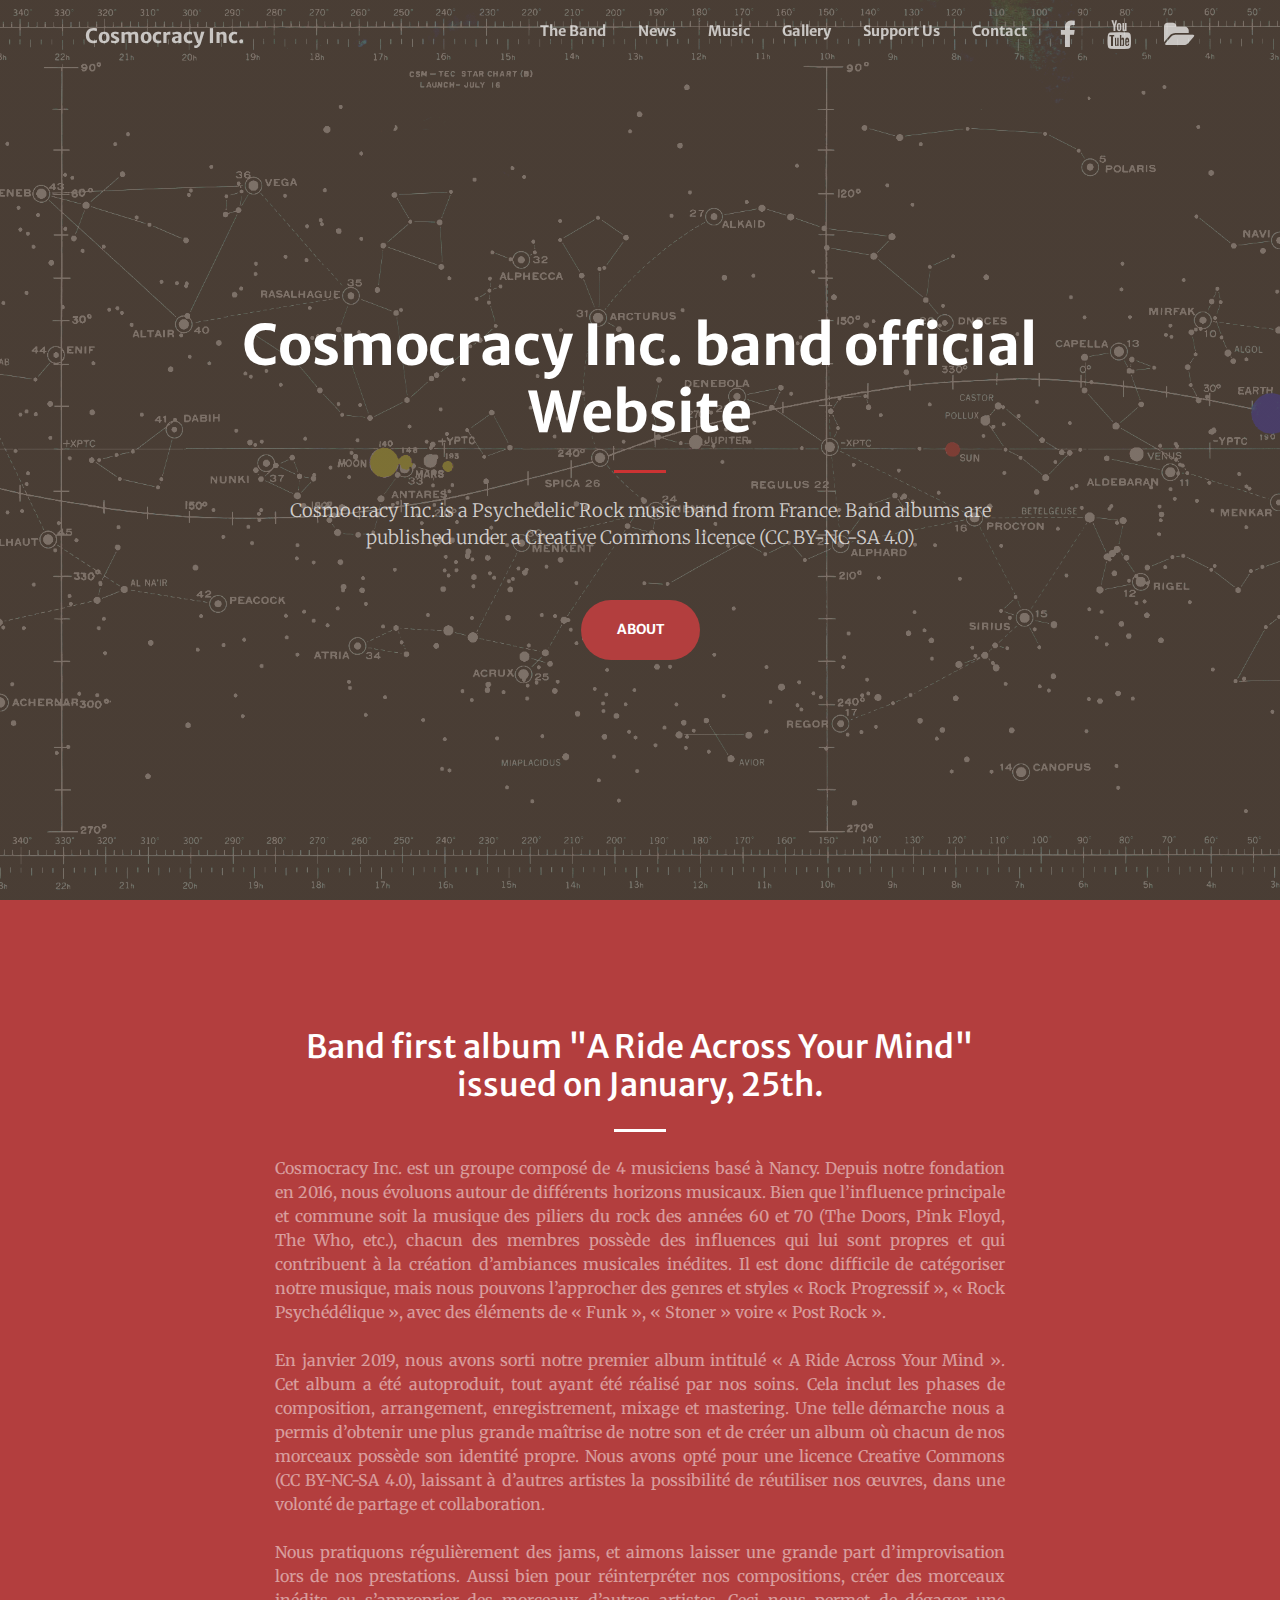
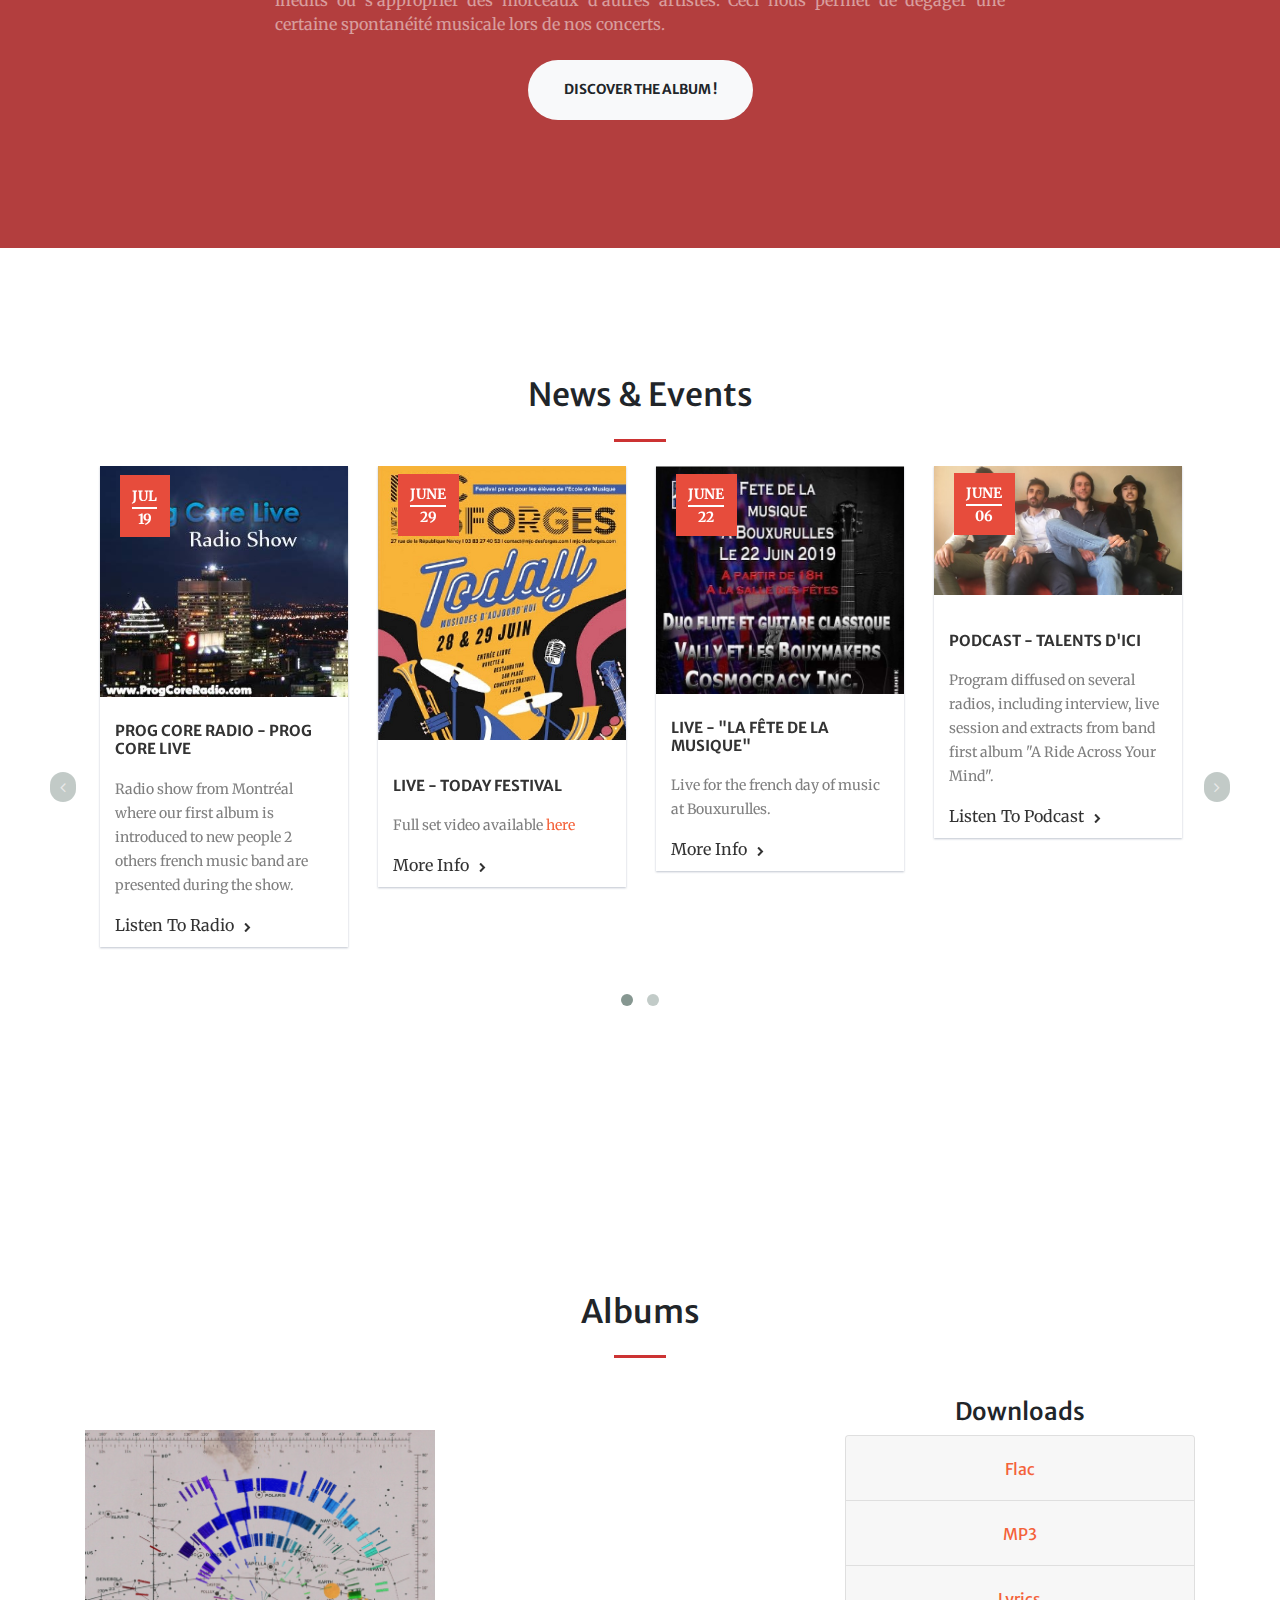
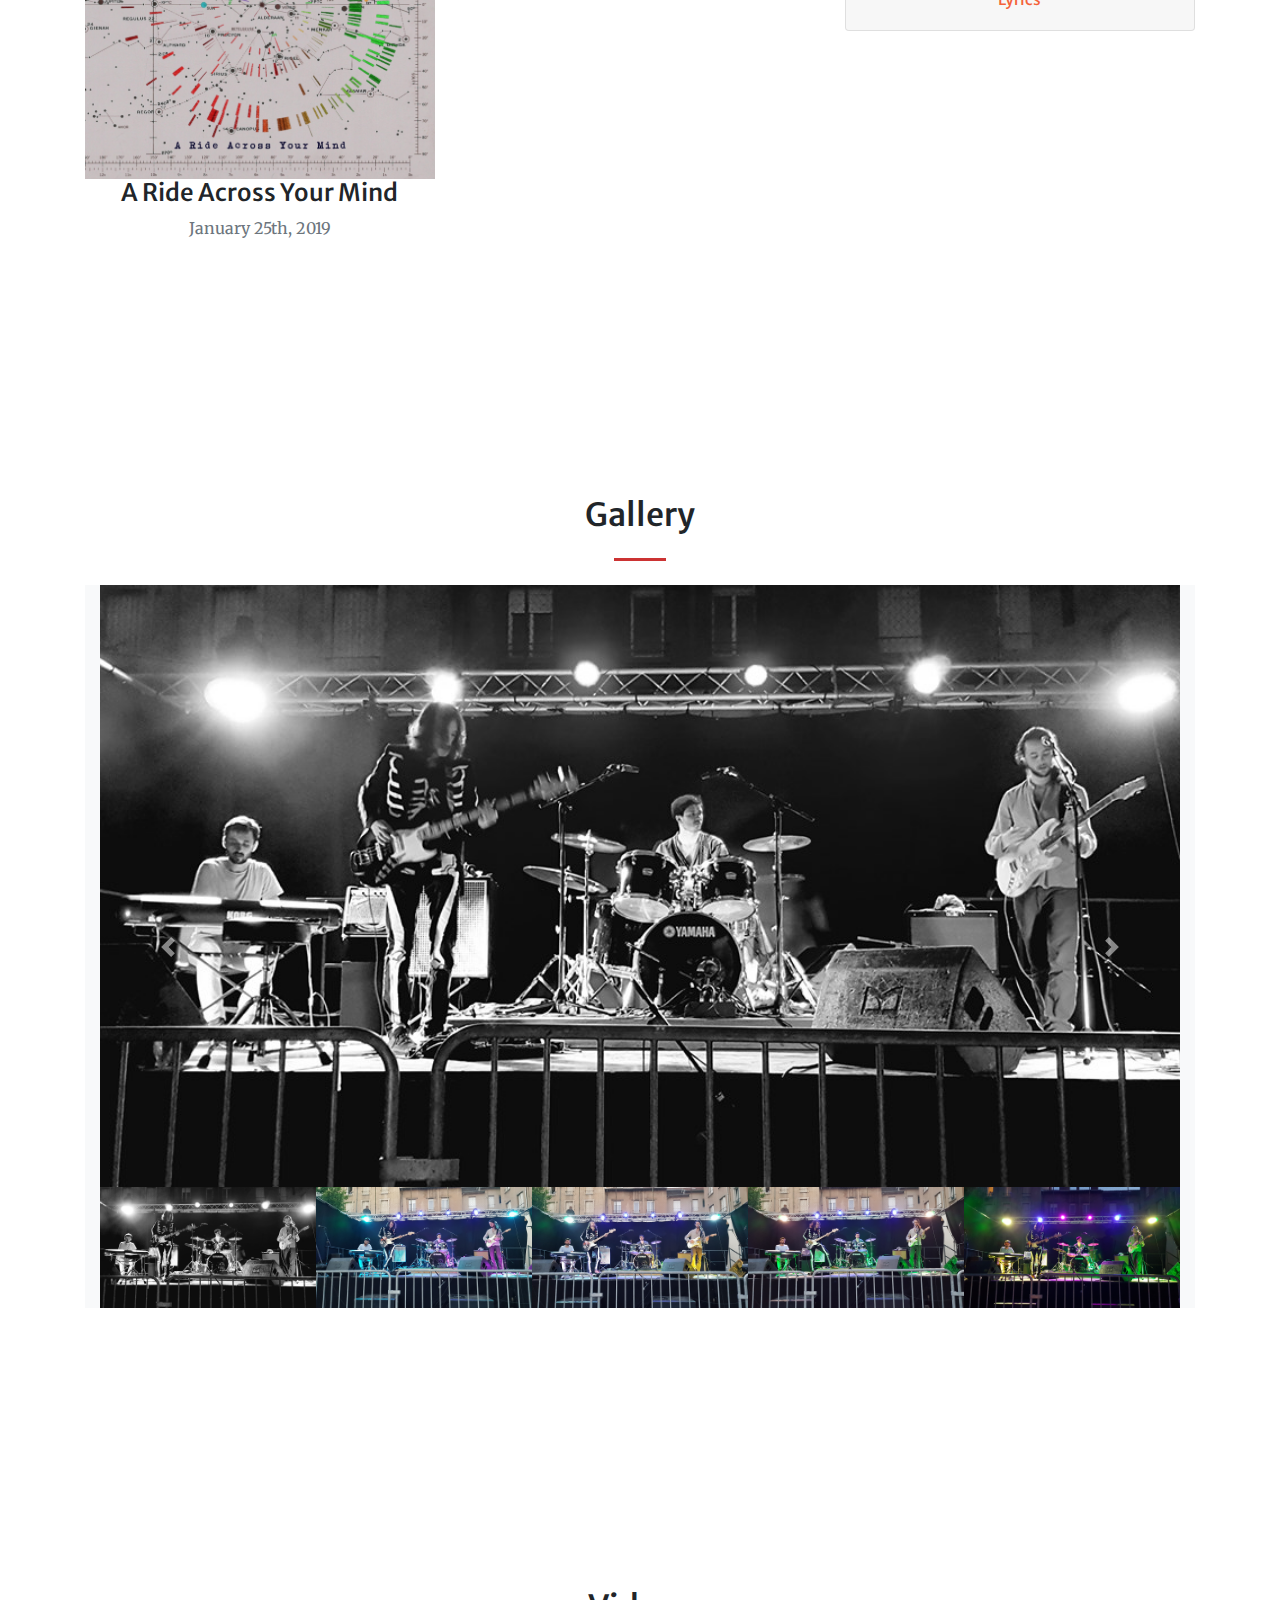
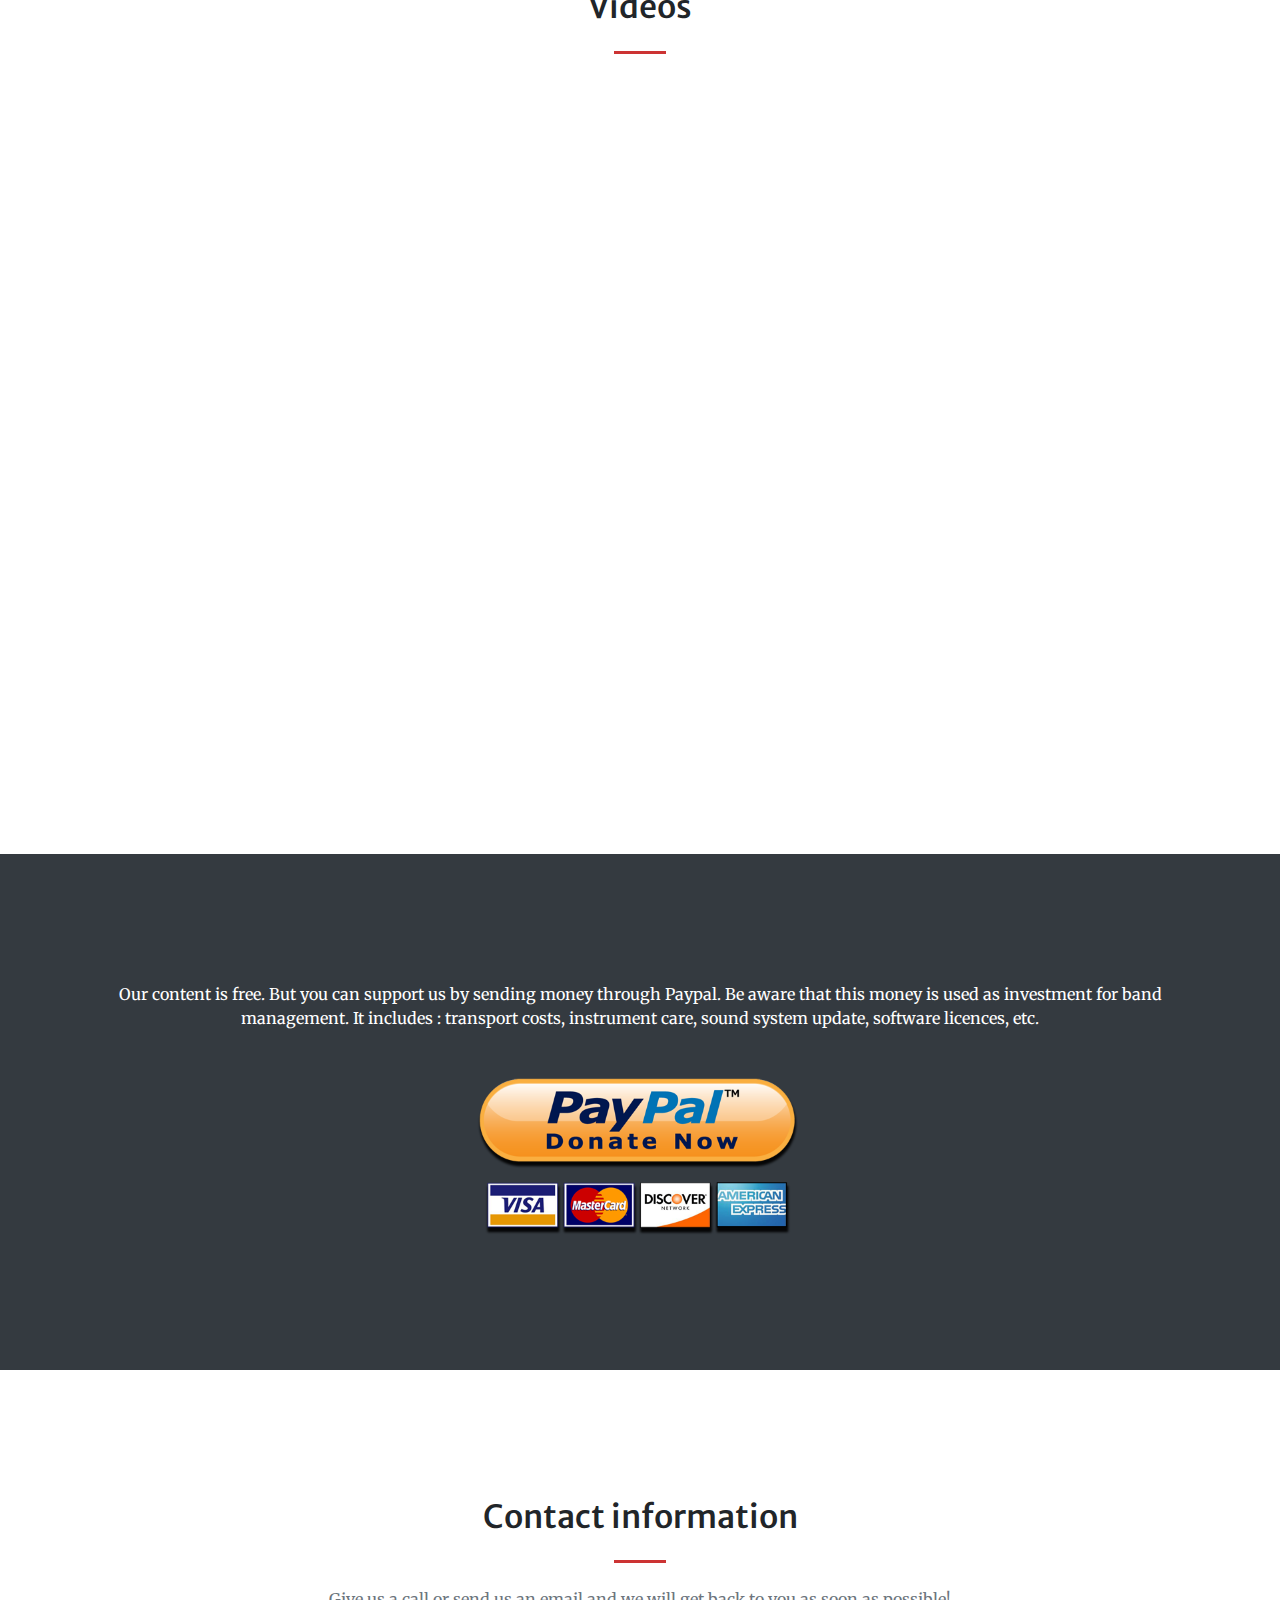
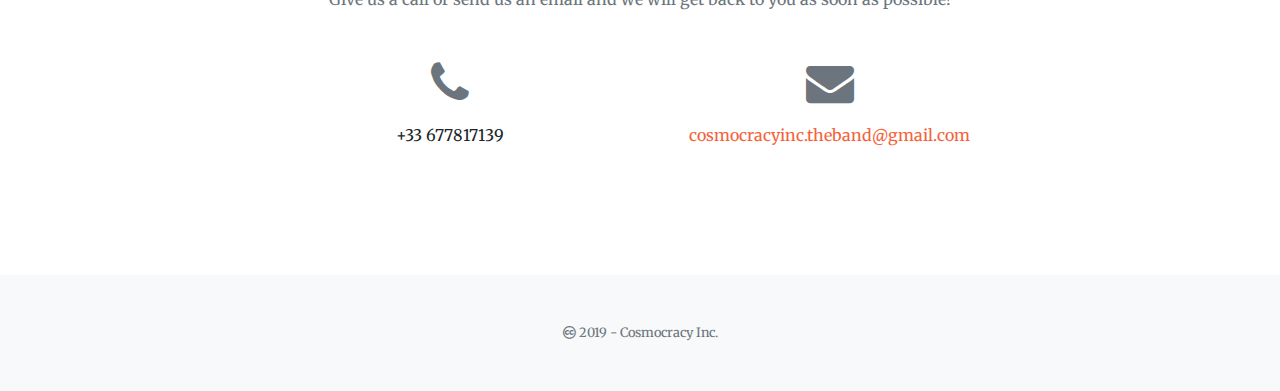
==== commit 3b027a13: "Updated download links (flac)" ====
--- a/index.html
+++ b/index.html
@@ -160,10 +160,10 @@
           <img src="img/News/festivalToday.png" alt="">
           <div class="post-date">
             <span class="month">JUNE</span>
-            <span class="date">06</span>
+            <span class="date">29</span>
           </div>
           <h3 class="post-title">
-            <a href="http://www.mjcnancy.fr/event/festival-today/" target="_blank">Live at Today Festival - MJC Desforges, Nancy</a>
+            <a href="http://www.mjcnancy.fr/event/festival-today/" target="_blank">Live - Today Festival</a>
           </h3>
           <p class="post-description">
             Full set video available <a target="_blank" href="https://www.youtube.com/watch?v=ssa_UZotyqs&feature=share">here</a>
@@ -178,7 +178,7 @@
             <span class="date">22</span>
           </div>
           <h3 class="post-title">
-            <a href="https://www.facebook.com/events/2641399615930686/">Live for "La fête de la musique"</a>
+            <a href="https://www.facebook.com/events/2641399615930686/">Live - "La fête de la musique"</a>
           </h3>
           <p class="post-description">
               Live for the french day of music at Bouxurulles.
@@ -266,15 +266,15 @@
 
               <div id="collapseOne" class="collapse" aria-labelledby="headingOne" data-parent="#albumAccordion">
                 <div class="card-body">
-                  <a href="audio/albums/ARAYM/02-Reptile.flac" download>01 - A Ride Across Your Mind.flac</a> <br />
-                  <a target="_blank" href="audio/albums/ARAYM/02-Reptile.flac">02 - Reptile.flac</a> <br />
-                  <a target="_blank" href="audio/albums/ARAYM/02-Reptile.flac" download>03 - Echoes In My Head.flac</a>
+                  <a href="audio/albums/ARAYM/Flac/01-A Ride Across Your Mind.flac" download>01 - A Ride Across Your Mind.flac</a> <br />
+                  <a target="_blank" href="audio/albums/ARAYM/Flac/02-Reptile.flac">02 - Reptile.flac</a> <br />
+                  <a target="_blank" href="audio/albums/ARAYM/Flac/03-Echoes In My Head.flac" download>03 - Echoes In My Head.flac</a>
                   <br />
-                  <a target="_blank" href="audio/albums/ARAYM/02-Reptile.flac" download>04 - I Can Feel It
+                  <a target="_blank" href="audio/albums/ARAYM/Flac/04-I Can Feel It Dying.flac" download>04 - I Can Feel It
                     Dying.flac</a> <br />
-                  <a target="_blank" href="audio/albums/ARAYM/02-Reptile.flac" download>05 - Nightbird.flac</a> <br />
-                  <a target="_blank" href="audio/albums/ARAYM/02-Reptile.flac" download>06 - Salvia.flac</a> <br />
-                  <a target="_blank" href="audio/albums/ARAYM/02-Reptile.flac" download>Full album.flac</a> <br />
+                  <a target="_blank" href="audio/albums/ARAYM/Flac/05-Nightbird.flac" download>05 - Nightbird.flac</a> <br />
+                  <a target="_blank" href="audio/albums/ARAYM/Flac/06-Salvia.flac" download>06 - Salvia.flac</a> <br />
+                  <a target="_blank" href="audio/albums/ARAYM/Flac/A Ride Across Your Mind - Full Album.flac" download>Full album.flac</a> <br />
                 </div>
               </div>
             </div>
@@ -291,7 +291,15 @@
 
               <div id="collapseTwo" class="collapse" aria-labelledby="headingTwo" data-parent="#albumAccordion">
                 <div class="card-body">
-                  <p style="font-size:12px"> (Instrumental) </p>
+                  <a href="audio/albums/ARAYM/Flac/01-A Ride Across Your Mind.mp3" download>01 - A Ride Across Your Mind.mp3</a> <br />
+                  <a target="_blank" href="audio/albums/ARAYM/Flac/02-Reptile.mp3">02 - Reptile.mp3</a> <br />
+                  <a target="_blank" href="audio/albums/ARAYM/Flac/03-Echoes In My Head.mp3" download>03 - Echoes In My Head.mp3</a>
+                  <br />
+                  <a target="_blank" href="audio/albums/ARAYM/Flac/04-I Can Feel It Dying.mp3" download>04 - I Can Feel It
+                    Dying.mp3</a> <br />
+                  <a target="_blank" href="audio/albums/ARAYM/Flac/05-Nightbird.mp3" download>05 - Nightbird.mp3</a> <br />
+                  <a target="_blank" href="audio/albums/ARAYM/Flac/06-Salvia.mp3" download>06 - Salvia.mp3</a> <br />
+                  <a target="_blank" href="audio/albums/ARAYM/Flac/A Ride Across Your Mind - Full Album.mp3" download>Full album.mp3</a> <br />
                 </div>
               </div>
             </div>
@@ -314,17 +322,6 @@
             </div>
           </div>
         </div>
-  </section>
-
-  <section id="newsSection" class="page-section">
-    <div class="container">
-      <h3 class="h3">New slider Demo - 10</h3>
-      <div class="row">
-        <div class="col-md-12">
-
-        </div>
-      </div>
-    </div>
   </section>
 
   <section id="gallery" class="page-section">
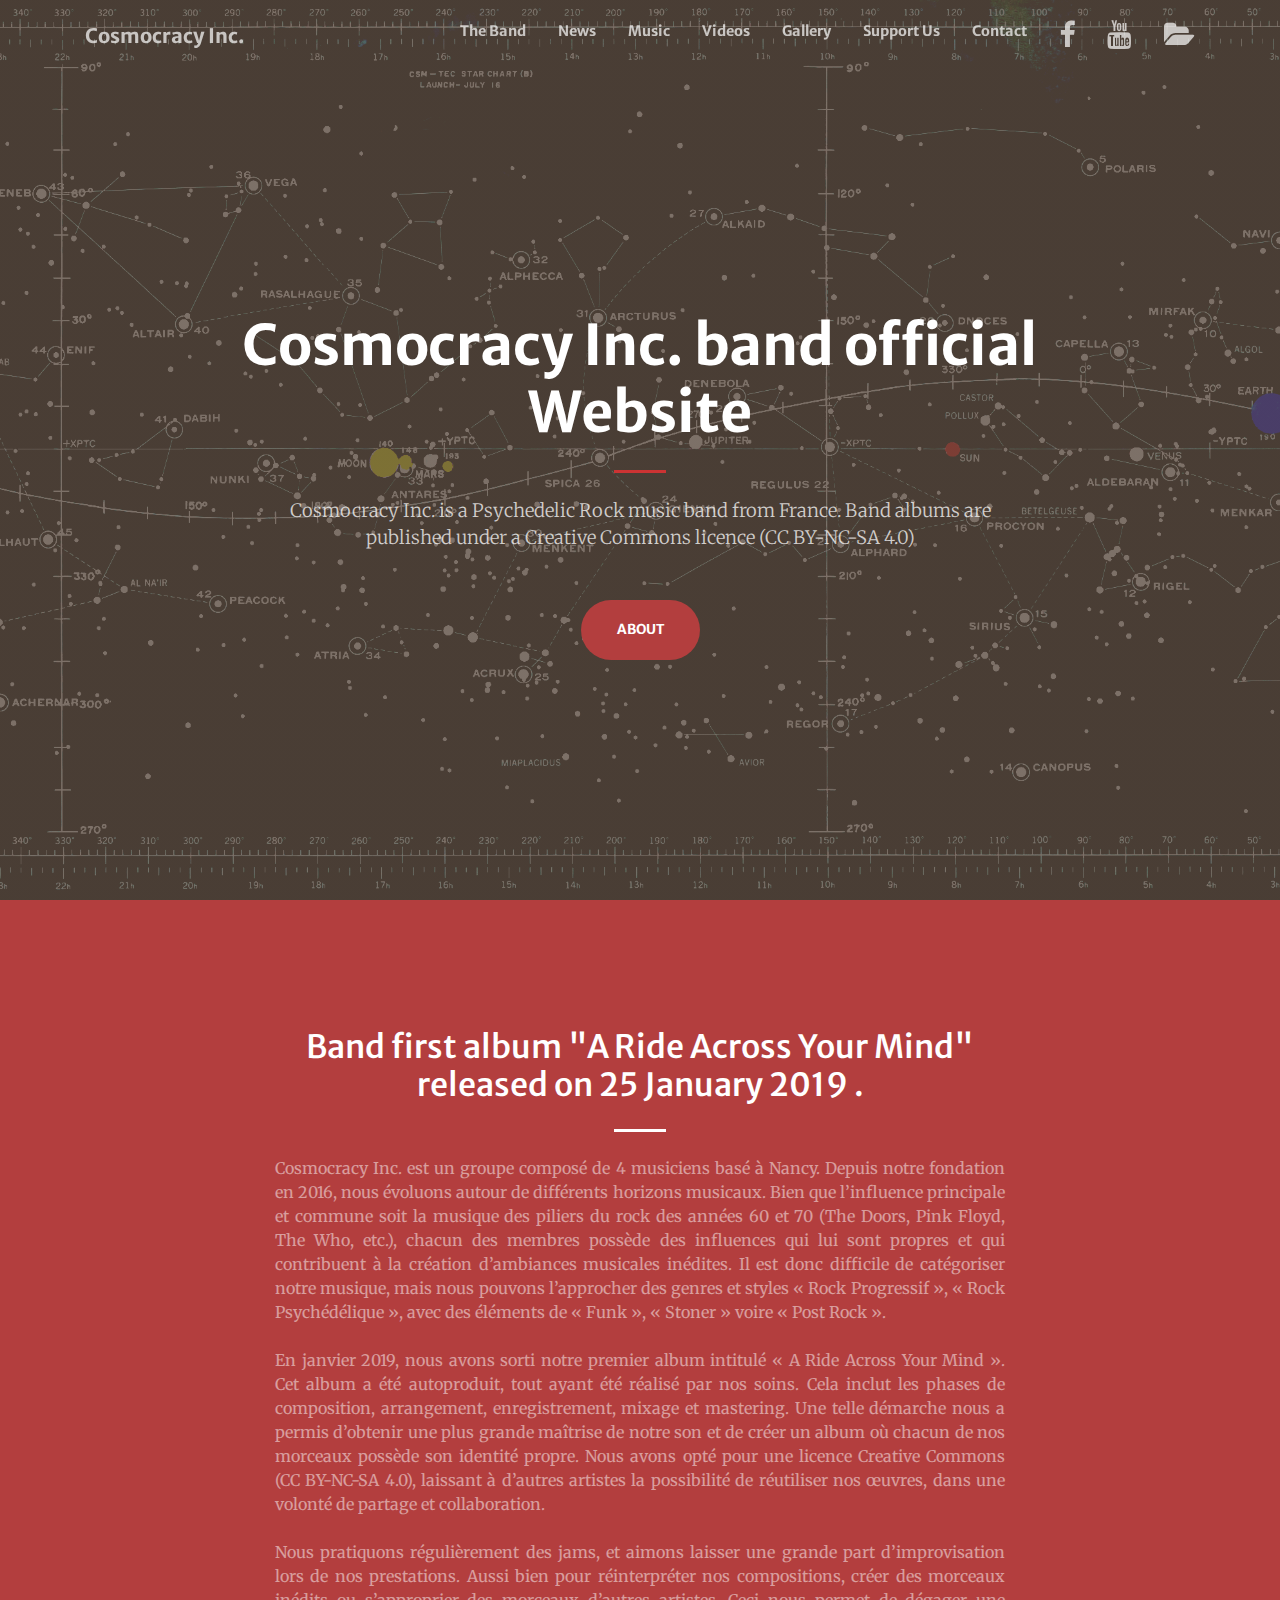
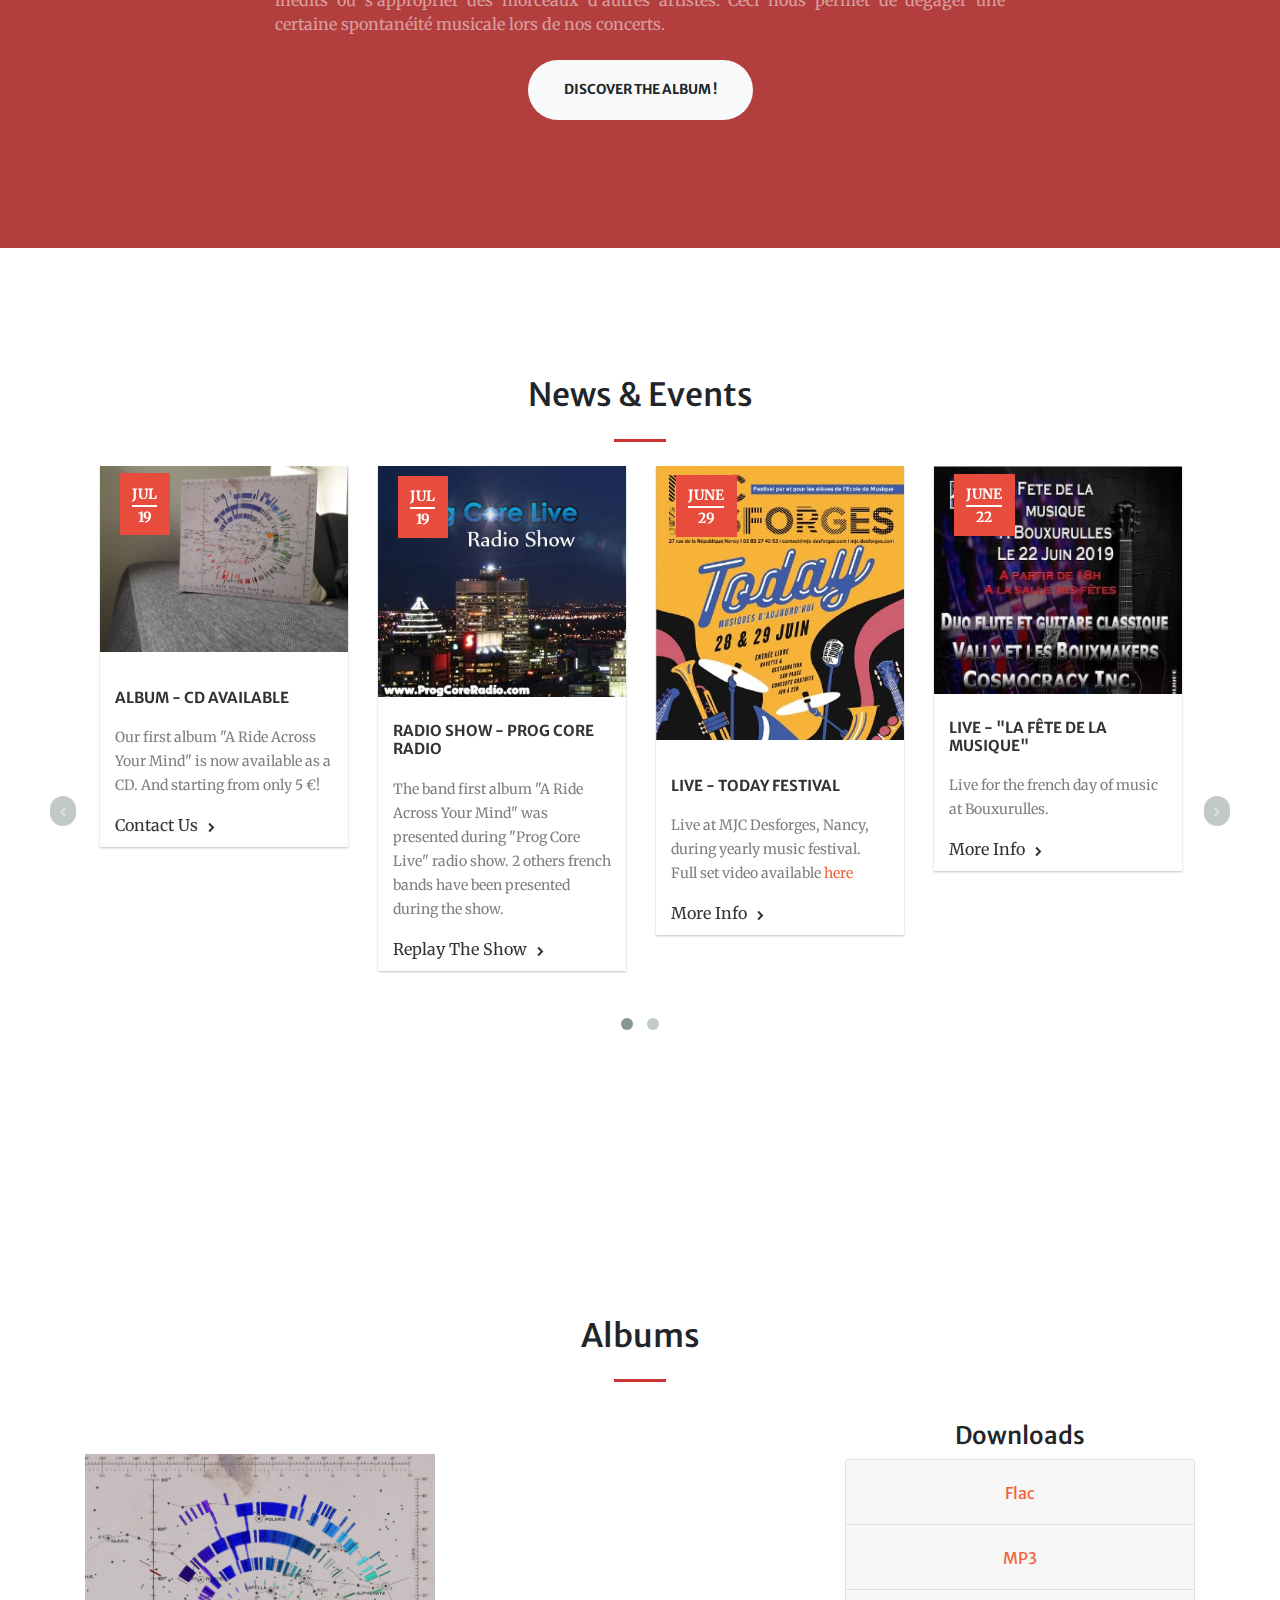
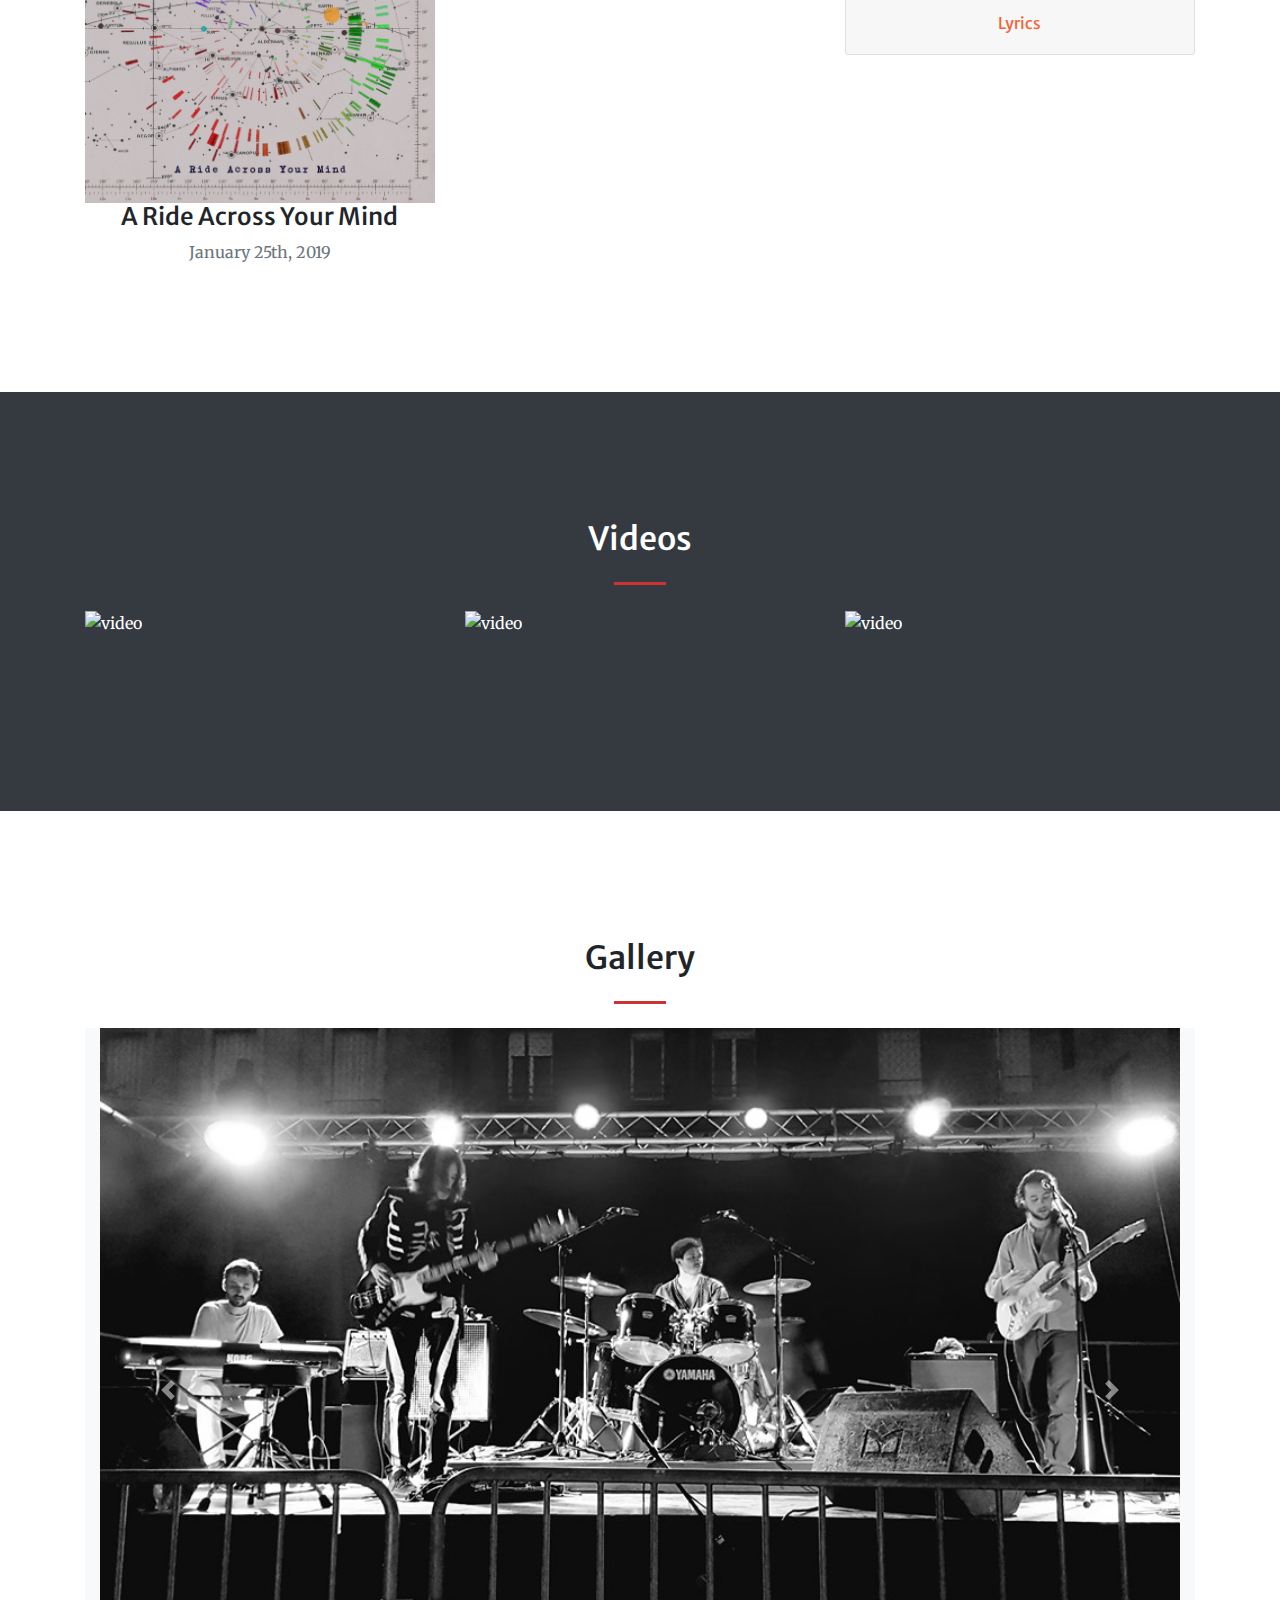
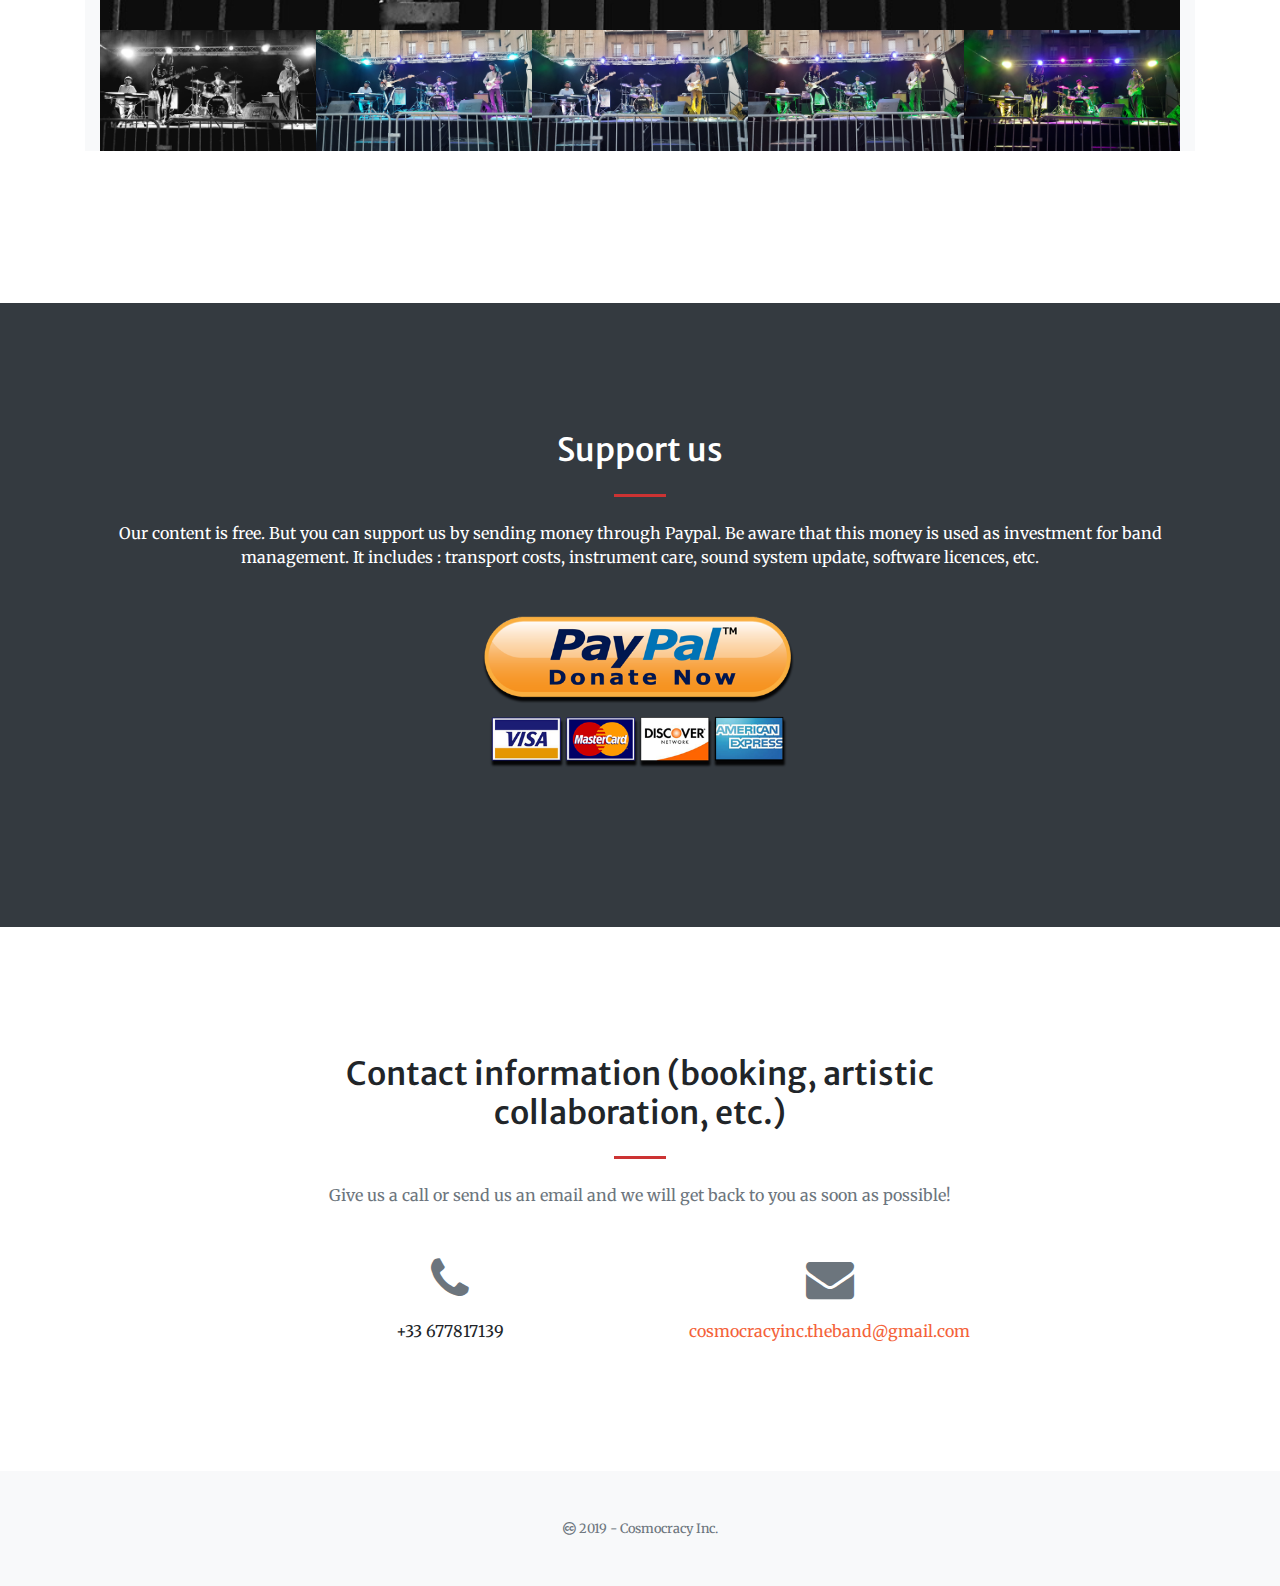
==== commit 69ae37af: "New video modal window + news updated" ====
--- a/index.html
+++ b/index.html
@@ -56,6 +56,9 @@
             <a class="nav-link js-scroll-trigger" href="#music">Music</a>
           </li>
           <li class="nav-item">
+            <a class="nav-link js-scroll-trigger" href="#videos">Videos</a>
+          </li>
+          <li class="nav-item">
             <a class="nav-link js-scroll-trigger" href="#gallery">Gallery</a>
           </li>
           <li class="nav-item">
@@ -108,7 +111,7 @@
     <div class="container">
       <div class="row justify-content-center">
         <div class="col-lg-8 text-center">
-          <h2 class="text-white mt-0">Band first album "A Ride Across Your Mind" issued on January, 25th.</h2>
+          <h2 class="text-white mt-0">Band first album "A Ride Across Your Mind" released on 25 January 2019 .</h2>
           <hr class="divider light my-4">
           <p align="justify" class="text-white-50 mb-4">
             </blockquote>Cosmocracy Inc. est un groupe composé de 4 musiciens basé à Nancy. Depuis notre fondation en
@@ -140,21 +143,38 @@
       <h2 class="text-center mt-0">News & Events</h2>
       <hr class="divider my-4">
       <div id="news-slider10" class="owl-carousel">
-          <div class="post-slide10">
-              <img src="img/News/prog-core-live.jpg" alt="">
-              <div class="post-date">
-                <span class="month">JUL</span>
-                <span class="date">19</span>
-              </div>
-              <h3 class="post-title">
-                <a href="https://progcoreradio.com/" target="_blank">Prog Core Radio - Prog Core Live</a>
-              </h3>
-              <p class="post-description">
-                  Radio show from Montréal where our first album is introduced to new people
-                  2 others french music band are presented during the show.
-              </p>
-              <a href="https://progcoreradio.com/" target="_blank" class="read-more">Listen to radio<i class="fa fa-chevron-right"></i></a>
-            </div>
+        <div class="post-slide10">
+          <img src="img/albums/CD1.jpg" alt="">
+          <div class="post-date">
+            <span class="month">JUL</span>
+            <span class="date">19</span>
+          </div>
+          <h3 class="post-title">
+            <a href="https://progcoreradio.com/" target="_blank">Album - CD available</a>
+          </h3>
+          <p class="post-description">
+            Our first album "A Ride Across Your Mind" is now available as a CD. And starting from only 5 €!
+          </p>
+          <a href="mailto:cosmocracyinc.theband@mail.com" target="_blank"
+            class="read-more">Contact us<i class="fa fa-chevron-right"></i></a>
+        </div>
+
+        <div class="post-slide10">
+          <img src="img/News/prog-core-live.jpg" alt="">
+          <div class="post-date">
+            <span class="month">JUL</span>
+            <span class="date">19</span>
+          </div>
+          <h3 class="post-title">
+            <a href="https://progcoreradio.com/" target="_blank">Radio show - Prog Core Radio</a>
+          </h3>
+          <p class="post-description">
+            The band first album "A Ride Across Your Mind" was presented during "Prog Core Live" radio show. 2 others
+            french bands have been presented during the show.
+          </p>
+          <a href="https://www.mixcloud.com/progcorelive/anakarsisthe-odd-gallant-cosmocracy-inc/" target="_blank"
+            class="read-more">Replay the show<i class="fa fa-chevron-right"></i></a>
+        </div>
 
         <div class="post-slide10">
           <img src="img/News/festivalToday.png" alt="">
@@ -166,9 +186,12 @@
             <a href="http://www.mjcnancy.fr/event/festival-today/" target="_blank">Live - Today Festival</a>
           </h3>
           <p class="post-description">
-            Full set video available <a target="_blank" href="https://www.youtube.com/watch?v=ssa_UZotyqs&feature=share">here</a>
+            Live at MJC Desforges, Nancy, during yearly music festival.
+            Full set video available <a target="_blank"
+              href="https://www.youtube.com/watch?v=ssa_UZotyqs&feature=share">here</a>
           </p>
-          <a href="http://www.mjcnancy.fr/event/festival-today/" target="_blank" class="read-more">More info<i class="fa fa-chevron-right"></i></a>
+          <a href="http://www.mjcnancy.fr/event/festival-today/" target="_blank" class="read-more">More info<i
+              class="fa fa-chevron-right"></i></a>
         </div>
 
         <div class="post-slide10">
@@ -181,9 +204,10 @@
             <a href="https://www.facebook.com/events/2641399615930686/">Live - "La fête de la musique"</a>
           </h3>
           <p class="post-description">
-              Live for the french day of music at Bouxurulles.
+            Live for the french day of music at Bouxurulles.
           </p>
-          <a href="https://www.facebook.com/events/2641399615930686/" target="_blank" class="read-more">More info<i class="fa fa-chevron-right"></i></a>
+          <a href="https://www.facebook.com/events/2641399615930686/" target="_blank" class="read-more">More info<i
+              class="fa fa-chevron-right"></i></a>
         </div>
 
         <div class="post-slide10">
@@ -193,13 +217,15 @@
             <span class="date">06</span>
           </div>
           <h3 class="post-title">
-            <a href="https://rcf.fr/culture/musique/cosmocracy-inc" target="_blank">Podcast - Talents
+            <a href="https://rcf.fr/culture/musique/cosmocracy-inc" target="_blank">Radio show & Live - Talents
               d'ici</a>
           </h3>
           <p class="post-description">
-              Program diffused on several radios, including interview, live session and extracts from band first album "A Ride Across Your Mind".
+            Program diffused on several radios. This includes interview, live session and extracts from band first album "A
+            Ride Across Your Mind".
           </p>
-          <a href="https://rcf.fr/culture/musique/cosmocracy-inc" target="_blank" class="read-more">Listen to podcast<i class="fa fa-chevron-right"></i></a>
+          <a href="https://rcf.fr/culture/musique/cosmocracy-inc" target="_blank" class="read-more">Listen to podcast<i
+              class="fa fa-chevron-right"></i></a>
         </div>
 
         <div class="post-slide10">
@@ -209,13 +235,15 @@
             <span class="date">06</span>
           </div>
           <h3 class="post-title">
-            <a href="http://progcritique.com/2019/05/cosmocracy-inc-a-ride-across-your-mind/" target="_blank">Album review -Prog
+            <a href="http://progcritique.com/2019/05/cosmocracy-inc-a-ride-across-your-mind/" target="_blank">Album
+              review -Prog
               Critique</a>
           </h3>
           <p class="post-description">
-              A nice review by Gabriel from "Prog Critique", for our first album "A Ride Across Your Mind".
+            A nice review by Gabriel from "Prog Critique", for our first album "A Ride Across Your Mind".
           </p>
-          <a href="http://progcritique.com/2019/05/cosmocracy-inc-a-ride-across-your-mind/" target="_blank" class="read-more">Read review<i class="fa fa-chevron-right"></i></a>
+          <a href="http://progcritique.com/2019/05/cosmocracy-inc-a-ride-across-your-mind/" target="_blank"
+            class="read-more">Read review<i class="fa fa-chevron-right"></i></a>
         </div>
 
       </div>
@@ -266,15 +294,21 @@
 
               <div id="collapseOne" class="collapse" aria-labelledby="headingOne" data-parent="#albumAccordion">
                 <div class="card-body">
-                  <a href="audio/albums/ARAYM/Flac/01-A Ride Across Your Mind.flac" download>01 - A Ride Across Your Mind.flac</a> <br />
-                  <a target="_blank" href="audio/albums/ARAYM/Flac/02-Reptile.flac">02 - Reptile.flac</a> <br />
-                  <a target="_blank" href="audio/albums/ARAYM/Flac/03-Echoes In My Head.flac" download>03 - Echoes In My Head.flac</a>
+                  <a target="_blank" href="audio/albums/ARAYM/Flac/01-A Ride Across Your Mind.flac" download>01 - A Ride
+                    Across Your Mind.flac</a> <br />
+                  <a download target="_blank" href="audio/albums/ARAYM/Flac/02-Reptile.flac">02 - Reptile.flac</a>
                   <br />
-                  <a target="_blank" href="audio/albums/ARAYM/Flac/04-I Can Feel It Dying.flac" download>04 - I Can Feel It
+                  <a target="_blank" href="audio/albums/ARAYM/Flac/03-Echoes In My Head.flac" download>03 - Echoes In My
+                    Head.flac</a>
+                  <br />
+                  <a target="_blank" href="audio/albums/ARAYM/Flac/04-I Can Feel It Dying.flac" download>04 - I Can Feel
+                    It
                     Dying.flac</a> <br />
-                  <a target="_blank" href="audio/albums/ARAYM/Flac/05-Nightbird.flac" download>05 - Nightbird.flac</a> <br />
+                  <a target="_blank" href="audio/albums/ARAYM/Flac/05-Nightbird.flac" download>05 - Nightbird.flac</a>
+                  <br />
                   <a target="_blank" href="audio/albums/ARAYM/Flac/06-Salvia.flac" download>06 - Salvia.flac</a> <br />
-                  <a target="_blank" href="audio/albums/ARAYM/Flac/A Ride Across Your Mind - Full Album.flac" download>Full album.flac</a> <br />
+                  <a target="_blank" href="audio/albums/ARAYM/Flac/A Ride Across Your Mind - Full Album.flac"
+                    download>Full album.flac</a> <br />
                 </div>
               </div>
             </div>
@@ -291,15 +325,20 @@
 
               <div id="collapseTwo" class="collapse" aria-labelledby="headingTwo" data-parent="#albumAccordion">
                 <div class="card-body">
-                  <a href="audio/albums/ARAYM/Flac/01-A Ride Across Your Mind.mp3" download>01 - A Ride Across Your Mind.mp3</a> <br />
-                  <a target="_blank" href="audio/albums/ARAYM/Flac/02-Reptile.mp3">02 - Reptile.mp3</a> <br />
-                  <a target="_blank" href="audio/albums/ARAYM/Flac/03-Echoes In My Head.mp3" download>03 - Echoes In My Head.mp3</a>
+                  <a target="_blank" href="audio/albums/ARAYM/MP3/01-A Ride Across Your Mind.mp3" download>01 - A Ride
+                    Across Your Mind.mp3</a> <br />
+                  <a target="_blank" href="audio/albums/ARAYM/MP3/02-Reptile.mp3" download>02 - Reptile.mp3</a> <br />
+                  <a target="_blank" href="audio/albums/ARAYM/MP3/03-Echoes In My Head.mp3" download>03 - Echoes In My
+                    Head.mp3</a>
                   <br />
-                  <a target="_blank" href="audio/albums/ARAYM/Flac/04-I Can Feel It Dying.mp3" download>04 - I Can Feel It
+                  <a target="_blank" href="audio/albums/ARAYM/MP3/04-I Can Feel It Dying.mp3" download>04 - I Can Feel
+                    It
                     Dying.mp3</a> <br />
-                  <a target="_blank" href="audio/albums/ARAYM/Flac/05-Nightbird.mp3" download>05 - Nightbird.mp3</a> <br />
-                  <a target="_blank" href="audio/albums/ARAYM/Flac/06-Salvia.mp3" download>06 - Salvia.mp3</a> <br />
-                  <a target="_blank" href="audio/albums/ARAYM/Flac/A Ride Across Your Mind - Full Album.mp3" download>Full album.mp3</a> <br />
+                  <a target="_blank" href="audio/albums/ARAYM/MP3/05-Nightbird.mp3" download>05 - Nightbird.mp3</a>
+                  <br />
+                  <a target="_blank" href="audio/albums/ARAYM/MP3/06-Salvia.mp3" download>06 - Salvia.mp3</a> <br />
+                  <a target="_blank" href="audio/albums/ARAYM/MP3/A Ride Across Your Mind - Full Album.mp3"
+                    download>Full album.mp3</a> <br />
                 </div>
               </div>
             </div>
@@ -316,12 +355,153 @@
 
               <div id="collapseThree" class="collapse" aria-labelledby="headingThree" data-parent="#albumAccordion">
                 <div class="card-body">
-                  <p style="font-size:12px"> (Instrumental) </p>
+                  <a class="force-download" target="_blank" href="pdf/Cosmocracy_Inc-ARAYM-2019_complete_lyrics.pdf" download>Complete_Lyrics.pdf</a> <br />
                 </div>
               </div>
             </div>
           </div>
         </div>
+  </section>
+
+
+  <section class="page-section bg-dark text-white" id="videos">
+    <div class="container mb-4">
+      <h2 class="text-center mt-0">Videos</h2>
+      <hr class="divider my-4">
+      <!-- Grid row -->
+      <div class="row">
+
+        <!-- Grid column -->
+        <div class="col-lg-4 col-md-12 mb-4">
+
+          <!--Modal: Name-->
+          <div class="modal fade" id="modal1" tabindex="-1" role="dialog" aria-labelledby="myModalLabel"
+            aria-hidden="true">
+            <div class="modal-dialog modal-lg" role="document">
+
+              <!--Content-->
+              <div class="modal-content">
+
+                <!--Body-->
+                <div class="modal-body mb-0 p-0">
+
+                  <div class="embed-responsive embed-responsive-16by9 z-depth-1-half">
+                    <iframe class="embed-responsive-item" src="https://www.youtube.com/embed/ssa_UZotyqs"
+                      allowfullscreen></iframe>
+                  </div>
+
+                </div>
+
+                <!--Footer-->
+                <div class="modal-footer justify-content-center">
+                  <span class="h4 text-center text-muted">Live at Today Festival, MJC Desforges</span>
+
+                  <button type="button" class="btn btn-outline-primary btn-rounded btn-md ml-4"
+                    data-dismiss="modal">Close</button>
+
+                </div>
+
+              </div>
+              <!--/.Content-->
+
+            </div>
+          </div>
+          <!--Modal: Name-->
+
+          <a><img class="img-fluid z-depth-1 img-link" src="img/videos/Video-1-min.PNG" alt="video" data-toggle="modal"
+              data-target="#modal1"></a>
+
+        </div>
+        <!-- Grid column -->
+
+        <!-- Grid column -->
+        <div class="col-lg-4 col-md-6 mb-4">
+
+          <!--Modal: Name-->
+          <div class="modal fade" id="modal6" tabindex="-1" role="dialog" aria-labelledby="myModalLabel"
+            aria-hidden="true">
+            <div class="modal-dialog modal-lg" role="document">
+
+              <!--Content-->
+              <div class="modal-content">
+
+                <!--Body-->
+                <div class="modal-body mb-0 p-0">
+
+                  <div class="embed-responsive embed-responsive-16by9 z-depth-1-half">
+                    <iframe class="embed-responsive-item" src="https://www.youtube.com/watch?v=uz1abTeaWMA"
+                      allowfullscreen></iframe>
+                  </div>
+
+                </div>
+
+                <!--Footer-->
+                <div class="modal-footer justify-content-center">
+                  <span class="h4 text-center text-muted">Live at "Talents d'ici" - Echoes In My Head</span>
+
+                  <button type="button" class="btn btn-outline-primary btn-rounded btn-md ml-4"
+                    data-dismiss="modal">Close</button>
+
+                </div>
+
+              </div>
+              <!--/.Content-->
+
+            </div>
+          </div>
+          <!--Modal: Name-->
+
+          <a><img class="img-fluid z-depth-1 img-link" src="img/videos/video-2-min.PNG" alt="video" data-toggle="modal"
+              data-target="#modal6"></a>
+
+        </div>
+        <!-- Grid column -->
+
+        <!-- Grid column -->
+        <div class="col-lg-4 col-md-6 mb-4">
+
+          <!--Modal: Name-->
+          <div class="modal fade" id="modal4" tabindex="-1" role="dialog" aria-labelledby="myModalLabel"
+            aria-hidden="true">
+            <div class="modal-dialog modal-lg" role="document">
+
+              <!--Content-->
+              <div class="modal-content">
+
+                <!--Body-->
+                <div class="modal-body mb-0 p-0">
+
+                  <div class="embed-responsive embed-responsive-16by9 z-depth-1-half">
+                    <iframe class="embed-responsive-item" src="https://www.youtube.com/watch?v=Wl8coH0H0fs"
+                      allowfullscreen></iframe>
+                  </div>
+
+                </div>
+
+                <!--Footer-->
+                <div class="modal-footer justify-content-center">
+                  <span class="h4 text-center text-muted">Live at "Talents d'ici" - Sunday Evening Blues</span>
+                  <button type="button" class="btn btn-outline-primary btn-rounded btn-md ml-4"
+                    data-dismiss="modal">Close</button>
+
+                </div>
+
+              </div>
+              <!--/.Content-->
+
+            </div>
+          </div>
+          <!--Modal: Name-->
+
+          <a><img class="img-fluid z-depth-1 img-link" src="img/videos/video-3-min.PNG" alt="video" data-toggle="modal"
+              data-target="#modal4"></a>
+              
+
+        </div>
+        <!-- Grid column -->
+
+      </div>
+      <!-- Grid row -->
   </section>
 
   <section id="gallery" class="page-section">
@@ -496,119 +676,24 @@
     </div>
   </section>
 
-  <section class="page-section" id="videos">
-    <div class="container mb-4">
-      <h2 class="text-center mt-0">Videos</h2>
-      <hr class="divider my-4">
-      <!--Carousel Wrapper-->
-      <div id="video-carousel" class="carousel slide carousel-fade" data-ride="carousel">
-        <!--Indicators-->
-        <ol class="carousel-indicators">
-          <li data-target="#video-carousel" data-slide-to="0" class="active"></li>
-          <li data-target="#video-carousel" data-slide-to="1"></li>
-          <li data-target="#video-carousel" data-slide-to="2"></li>
-        </ol>
-        <!--/.Indicators-->
-        <!--Slides-->
-        <div class="carousel-inner" role="listbox">
-          <!-- First slide -->
-          <div class="carousel-item active">
-            <!--Mask color-->
-            <div class="view">
-              <!--Video source-->
-              <!-- 16:9 aspect ratio -->
-              <div class="embed-responsive embed-responsive-16by9">
-                <iframe class="embed-responsive-item " src="https://www.youtube.com/embed/ssa_UZotyqs"
-                  allowfullscreen></iframe>
-              </div>
-              <div class="mask rgba-indigo-light"></div>
-            </div>
-
-            <!--Caption-->
-            <div class="carousel-caption">
-              <div class="animated fadeInDown">
-                <h3 class="h3-responsive">Live at Today Festival</h3>
-              </div>
-            </div>
-            <!--Caption-->
-          </div>
-          <!-- /.First slide -->
-
-          <div class="carousel-item">
-            <!--Mask color-->
-            <div class="view">
-              <!--Video source-->
-              <div class="embed-responsive embed-responsive-16by9">
-                <iframe class="embed-responsive-item" src="http://www.youtube.com/embed/Wl8coH0H0fs"></iframe>
-              </div>
-              <div class="mask rgba-indigo-light"></div>
-            </div>
-
-            <div class="mask rgba-purple-slight"></div>
-
-            <!--Caption-->
-            <div class="carousel-caption">
-              <div class="animated fadeInDown">
-                <h3 class="h3-responsive">Live at "Talents d'ici" - Sunday Evening Blues</h3>
-              </div>
-            </div>
-            <!--Caption-->
-          </div>
-          <!-- /.Second slide -->
-          <!---->
-          <!-- Third slide -->
-          <div class="carousel-item">
-            <div class="view">
-              <div class="embed-responsive embed-responsive-16by9">
-                <iframe class="embed-responsive-item" src="http://www.youtube.com/embed/uz1abTeaWMA"></iframe>
-              </div>
-              <div class="mask rgba-indigo-light"></div>
-            </div>
-
-            <div class="mask rgba-purple-slight"></div>
-
-
-
-            <div class="carousel-caption">
-              <div class="animated fadeInDown">
-                <h3 class="h3-responsive">Live at "Talents d'ici" - Echoes In My Head</h3>
-              </div>
-            </div>
-          </div>
-        </div>
-        <!-- /.Third slide -->
-
-        <a class="carousel-control-prev" href="#video-carousel" role="button" data-slide="prev">
-          <span class="carousel-control-prev-icon" aria-hidden="true"></span>
-          <span class="sr-only">Previous</span>
-        </a>
-        <a class="carousel-control-next" href="#video-carousel" role="button" data-slide="next">
-          <span class="carousel-control-next-icon" aria-hidden="true"></span>
-          <span class="sr-only">Next</span>
-        </a>
-      </div>
-      <!--/.Slides-->
-      <!--Controls-->
-
-      <!--/.Controls-->
-    </div>
-    <!--Carousel Wrapper-->
-  </section>
-
   <!-- Support us Section -->
   <section class="page-section bg-dark text-white" id="support">
-    <div class="container text-center">
-      <p>Our content is free. But you can support us by sending money through Paypal.
-        Be aware that this money is used as investment for band management. It includes : transport costs, instrument
-        care, sound system update, software licences, etc.</p>
-
-      <form action="https://www.paypal.com/cgi-bin/webscr" method="post" target="_top">
-        <input type="hidden" name="cmd" value="_s-xclick" />
-        <input type="hidden" name="hosted_button_id" value="5HQWXXC2RNLD8" />
-        <input type="image" src="img/paypal/paypal-button.png" class=".img-fluid mx-auto text-center" width="30%"
-          name="submit" title="PayPal - The safer, easier way to pay online!" alt="Donate with PayPal button" />
-        <img alt="" src="https://www.paypal.com/en_FR/i/scr/pixel.gif" width="1" height="1" />
-      </form>
+    <div class="container mb-4">
+      <h2 class="text-center mt-0">Support us</h2>
+      <hr class="divider my-4">
+      <div class="container text-center">
+        <p>Our content is free. But you can support us by sending money through Paypal.
+          Be aware that this money is used as investment for band management. It includes : transport costs, instrument
+          care, sound system update, software licences, etc.</p>
+
+        <form action="https://www.paypal.com/cgi-bin/webscr" method="post" target="_blank">
+          <input type="hidden" name="cmd" value="_s-xclick" />
+          <input type="hidden" name="hosted_button_id" value="5HQWXXC2RNLD8" />
+          <input type="image" src="img/paypal/paypal-button.png" class=".img-fluid mx-auto text-center" width="30%"
+            name="submit" title="PayPal - The safer, easier way to pay online!" alt="Donate with PayPal button" />
+          <img alt="" src="https://www.paypal.com/en_FR/i/scr/pixel.gif" width="1" height="1" />
+        </form>
+      </div>
     </div>
   </section>
 
@@ -617,7 +702,7 @@
     <div class="container">
       <div class="row justify-content-center">
         <div class="col-lg-8 text-center">
-          <h2 class="mt-0">Contact information</h2>
+          <h2 class="mt-0">Contact information (booking, artistic collaboration, etc.)</h2>
           <hr class="divider my-4">
           <p class="text-muted mb-5">Give us a call or send us an email and we will get back to you as soon as possible!
           </p>
@@ -630,7 +715,6 @@
         </div>
         <div class="col-lg-4 mr-auto text-center">
           <i class="fa fa-envelope fa-3x mb-3 text-muted"></i>
-          <!-- Make sure to change the email address in anchor text AND the link below! -->
           <a class="d-block" href="mailto:cosmocracyinc.theband@mail.com">cosmocracyinc.theband@gmail.com</a>
         </div>
       </div>
--- a/css/creative.min.css
+++ b/css/creative.min.css
@@ -1 +1 @@
- :root {--blue: #007bff;--indigo: #6610f2;--purple: #6f42c1;--pink: #e83e8c;--red: #dc3545;--orange: #f4623a;--yellow: #ffc107;--green: #28a745;--teal: #20c997;--cyan: #17a2b8;--white: #fff;--gray: #6c757d;--gray-dark: #343a40;--primary: #f4623a;--secondary: #6c757d;--success: #28a745;--info: #17a2b8;--warning: #ffc107;--danger: #dc3545;--light: #f8f9fa;--dark: #343a40;--breakpoint-xs: 0;--breakpoint-sm: 576px;--breakpoint-md: 768px;--breakpoint-lg: 992px;--breakpoint-xl: 1200px;--font-family-sans-serif: "Merriweather Sans", -apple-system, BlinkMacSystemFont, "Segoe UI", Roboto, "Helvetica Neue", Arial, "Noto Sans", sans-serif, "Apple Color Emoji", "Segoe UI Emoji", "Segoe UI Symbol", "Noto Color Emoji";--font-family-monospace: SFMono-Regular, Menlo, Monaco, Consolas, "Liberation Mono", "Courier New", monospace;}*, *::before, *::after {-webkit-box-sizing: border-box;box-sizing: border-box;}html {font-family: sans-serif;line-height: 1.15;-webkit-text-size-adjust: 100%;-webkit-tap-highlight-color: rgba(0, 0, 0, 0);}article, aside, figcaption, figure, footer, header, hgroup, main, nav, section {display: block;}body {margin: 0;font-family: "Merriweather", -apple-system, BlinkMacSystemFont, "Segoe UI", Roboto, "Helvetica Neue", Arial, "Noto Sans", sans-serif, "Apple Color Emoji", "Segoe UI Emoji", "Segoe UI Symbol", "Noto Color Emoji";font-size: 1rem;font-weight: 400;line-height: 1.5;color: #212529;text-align: left;background-color: #fff;}[tabindex="-1"]:focus {outline: 0 !important;}hr {-webkit-box-sizing: content-box;box-sizing: content-box;height: 0;overflow: visible;}h1, h2, h3, h4, h5, h6 {margin-top: 0;margin-bottom: 0.5rem;}p {margin-top: 0;margin-bottom: 1rem;}abbr[title], abbr[data-original-title] {text-decoration: underline;-webkit-text-decoration: underline dotted;text-decoration: underline dotted;cursor: help;border-bottom: 0;-webkit-text-decoration-skip-ink: none;text-decoration-skip-ink: none;}address {margin-bottom: 1rem;font-style: normal;line-height: inherit;}ol, ul, dl {margin-top: 0;margin-bottom: 1rem;}ol ol, ul ul, ol ul, ul ol {margin-bottom: 0;}dt {font-weight: 700;}dd {margin-bottom: .5rem;margin-left: 0;}blockquote {margin: 0 0 1rem;}b, strong {font-weight: bolder;}small {font-size: 80%;}sub, sup {position: relative;font-size: 75%;line-height: 0;vertical-align: baseline;}sub {bottom: -.25em;}sup {top: -.5em;}a {color: #f4623a;text-decoration: none;background-color: transparent;}a:hover {color: #d6370c;text-decoration: underline;}a:not([href]):not([tabindex]) {color: inherit;text-decoration: none;}a:not([href]):not([tabindex]):hover, a:not([href]):not([tabindex]):focus {color: inherit;text-decoration: none;}a:not([href]):not([tabindex]):focus {outline: 0;}pre, code, kbd, samp {font-family: SFMono-Regular, Menlo, Monaco, Consolas, "Liberation Mono", "Courier New", monospace;font-size: 1em;}pre {margin-top: 0;margin-bottom: 1rem;overflow: auto;}figure {margin: 0 0 1rem;}img {vertical-align: middle;border-style: none;}svg {overflow: hidden;vertical-align: middle;}table {border-collapse: collapse;}caption {padding-top: 0.75rem;padding-bottom: 0.75rem;color: #6c757d;text-align: left;caption-side: bottom;}th {text-align: inherit;}label {display: inline-block;margin-bottom: 0.5rem;}button {border-radius: 0;}button:focus {outline: 1px dotted;outline: 5px auto -webkit-focus-ring-color;}input, button, select, optgroup, textarea {margin: 0;font-family: inherit;font-size: inherit;line-height: inherit;}button, input {overflow: visible;}button, select {text-transform: none;}select {word-wrap: normal;}button, [type="button"], [type="reset"], [type="submit"] {-webkit-appearance: button;}button:not(:disabled), [type="button"]:not(:disabled), [type="reset"]:not(:disabled), [type="submit"]:not(:disabled) {cursor: pointer;}button::-moz-focus-inner, [type="button"]::-moz-focus-inner, [type="reset"]::-moz-focus-inner, [type="submit"]::-moz-focus-inner {padding: 0;border-style: none;}input[type="radio"], input[type="checkbox"] {-webkit-box-sizing: border-box;box-sizing: border-box;padding: 0;}input[type="date"], input[type="time"], input[type="datetime-local"], input[type="month"] {-webkit-appearance: listbox;}textarea {overflow: auto;resize: vertical;}fieldset {min-width: 0;padding: 0;margin: 0;border: 0;}legend {display: block;width: 100%;max-width: 100%;padding: 0;margin-bottom: .5rem;font-size: 1.5rem;line-height: inherit;color: inherit;white-space: normal;}progress {vertical-align: baseline;}[type="number"]::-webkit-inner-spin-button, [type="number"]::-webkit-outer-spin-button {height: auto;}[type="search"] {outline-offset: -2px;-webkit-appearance: none;}[type="search"]::-webkit-search-decoration {-webkit-appearance: none;}::-webkit-file-upload-button {font: inherit;-webkit-appearance: button;}output {display: inline-block;}summary {display: list-item;cursor: pointer;}template {display: none;}[hidden] {display: none !important;}h1, h2, h3, h4, h5, h6, .h1, .h2, .h3, .h4, .h5, .h6 {margin-bottom: 0.5rem;font-family: "Merriweather Sans", -apple-system, BlinkMacSystemFont, "Segoe UI", Roboto, "Helvetica Neue", Arial, "Noto Sans", sans-serif, "Apple Color Emoji", "Segoe UI Emoji", "Segoe UI Symbol", "Noto Color Emoji";font-weight: 500;line-height: 1.2;}h1, .h1 {font-size: 2.5rem;}h2, .h2 {font-size: 2rem;}h3, .h3 {font-size: 1.75rem;}h4, .h4 {font-size: 1.5rem;}h5, .h5 {font-size: 1.25rem;}h6, .h6 {font-size: 1rem;}.lead {font-size: 1.25rem;font-weight: 300;}.display-1 {font-size: 6rem;font-weight: 300;line-height: 1.2;}.display-2 {font-size: 5.5rem;font-weight: 300;line-height: 1.2;}.display-3 {font-size: 4.5rem;font-weight: 300;line-height: 1.2;}.display-4 {font-size: 3.5rem;font-weight: 300;line-height: 1.2;}hr {margin-top: 1rem;margin-bottom: 1rem;border: 0;border-top: 1px solid rgba(0, 0, 0, 0.1);}small, .small {font-size: 80%;font-weight: 400;}mark, .mark {padding: 0.2em;background-color: #fcf8e3;}.list-unstyled {padding-left: 0;list-style: none;}.list-inline {padding-left: 0;list-style: none;}.list-inline-item {display: inline-block;}.list-inline-item:not(:last-child) {margin-right: 0.5rem;}.initialism {font-size: 90%;text-transform: uppercase;}.blockquote {margin-bottom: 1rem;font-size: 1.25rem;}.blockquote-footer {display: block;font-size: 80%;color: #6c757d;}.blockquote-footer::before {content: "\2014\00A0";}.img-fluid {max-width: 100%;height: auto;}.img-thumbnail {padding: 0.25rem;background-color: #fff;border: 1px solid #dee2e6;border-radius: 0.25rem;max-width: 100%;height: auto;}.figure {display: inline-block;}.figure-img {margin-bottom: 0.5rem;line-height: 1;}.figure-caption {font-size: 90%;color: #6c757d;}code {font-size: 87.5%;color: #e83e8c;word-break: break-word;}a > code {color: inherit;}kbd {padding: 0.2rem 0.4rem;font-size: 87.5%;color: #fff;background-color: #212529;border-radius: 0.2rem;}kbd kbd {padding: 0;font-size: 100%;font-weight: 700;}pre {display: block;font-size: 87.5%;color: #212529;}pre code {font-size: inherit;color: inherit;word-break: normal;}.pre-scrollable {max-height: 340px;overflow-y: scroll;}.container {width: 100%;padding-right: 15px;padding-left: 15px;margin-right: auto;margin-left: auto;}@media (min-width: 576px) {.container {max-width: 540px;}}@media (min-width: 768px) {.container {max-width: 720px;}}@media (min-width: 992px) {.container {max-width: 960px;}}@media (min-width: 1200px) {.container {max-width: 1140px;}}.container-fluid {width: 100%;padding-right: 15px;padding-left: 15px;margin-right: auto;margin-left: auto;}.row {display: -webkit-box;display: -ms-flexbox;display: flex;-ms-flex-wrap: wrap;flex-wrap: wrap;margin-right: -15px;margin-left: -15px;}.no-gutters {margin-right: 0;margin-left: 0;}.no-gutters > .col, .no-gutters > [class*="col-"] {padding-right: 0;padding-left: 0;}.col-1, .col-2, .col-3, .col-4, .col-5, .col-6, .col-7, .col-8, .col-9, .col-10, .col-11, .col-12, .col, .col-auto, .col-sm-1, .col-sm-2, .col-sm-3, .col-sm-4, .col-sm-5, .col-sm-6, .col-sm-7, .col-sm-8, .col-sm-9, .col-sm-10, .col-sm-11, .col-sm-12, .col-sm, .col-sm-auto, .col-md-1, .col-md-2, .col-md-3, .col-md-4, .col-md-5, .col-md-6, .col-md-7, .col-md-8, .col-md-9, .col-md-10, .col-md-11, .col-md-12, .col-md, .col-md-auto, .col-lg-1, .col-lg-2, .col-lg-3, .col-lg-4, .col-lg-5, .col-lg-6, .col-lg-7, .col-lg-8, .col-lg-9, .col-lg-10, .col-lg-11, .col-lg-12, .col-lg, .col-lg-auto, .col-xl-1, .col-xl-2, .col-xl-3, .col-xl-4, .col-xl-5, .col-xl-6, .col-xl-7, .col-xl-8, .col-xl-9, .col-xl-10, .col-xl-11, .col-xl-12, .col-xl, .col-xl-auto {position: relative;width: 100%;padding-right: 15px;padding-left: 15px;}.col {-ms-flex-preferred-size: 0;flex-basis: 0;-webkit-box-flex: 1;-ms-flex-positive: 1;flex-grow: 1;max-width: 100%;}.col-auto {-webkit-box-flex: 0;-ms-flex: 0 0 auto;flex: 0 0 auto;width: auto;max-width: 100%;}.col-1 {-webkit-box-flex: 0;-ms-flex: 0 0 8.33333%;flex: 0 0 8.33333%;max-width: 8.33333%;}.col-2 {-webkit-box-flex: 0;-ms-flex: 0 0 16.66667%;flex: 0 0 16.66667%;max-width: 16.66667%;}.col-3 {-webkit-box-flex: 0;-ms-flex: 0 0 25%;flex: 0 0 25%;max-width: 25%;}.col-4 {-webkit-box-flex: 0;-ms-flex: 0 0 33.33333%;flex: 0 0 33.33333%;max-width: 33.33333%;}.col-5 {-webkit-box-flex: 0;-ms-flex: 0 0 41.66667%;flex: 0 0 41.66667%;max-width: 41.66667%;}.col-6 {-webkit-box-flex: 0;-ms-flex: 0 0 50%;flex: 0 0 50%;max-width: 50%;}.col-7 {-webkit-box-flex: 0;-ms-flex: 0 0 58.33333%;flex: 0 0 58.33333%;max-width: 58.33333%;}.col-8 {-webkit-box-flex: 0;-ms-flex: 0 0 66.66667%;flex: 0 0 66.66667%;max-width: 66.66667%;}.col-9 {-webkit-box-flex: 0;-ms-flex: 0 0 75%;flex: 0 0 75%;max-width: 75%;}.col-10 {-webkit-box-flex: 0;-ms-flex: 0 0 83.33333%;flex: 0 0 83.33333%;max-width: 83.33333%;}.col-11 {-webkit-box-flex: 0;-ms-flex: 0 0 91.66667%;flex: 0 0 91.66667%;max-width: 91.66667%;}.col-12 {-webkit-box-flex: 0;-ms-flex: 0 0 100%;flex: 0 0 100%;max-width: 100%;}.order-first {-webkit-box-ordinal-group: 0;-ms-flex-order: -1;order: -1;}.order-last {-webkit-box-ordinal-group: 14;-ms-flex-order: 13;order: 13;}.order-0 {-webkit-box-ordinal-group: 1;-ms-flex-order: 0;order: 0;}.order-1 {-webkit-box-ordinal-group: 2;-ms-flex-order: 1;order: 1;}.order-2 {-webkit-box-ordinal-group: 3;-ms-flex-order: 2;order: 2;}.order-3 {-webkit-box-ordinal-group: 4;-ms-flex-order: 3;order: 3;}.order-4 {-webkit-box-ordinal-group: 5;-ms-flex-order: 4;order: 4;}.order-5 {-webkit-box-ordinal-group: 6;-ms-flex-order: 5;order: 5;}.order-6 {-webkit-box-ordinal-group: 7;-ms-flex-order: 6;order: 6;}.order-7 {-webkit-box-ordinal-group: 8;-ms-flex-order: 7;order: 7;}.order-8 {-webkit-box-ordinal-group: 9;-ms-flex-order: 8;order: 8;}.order-9 {-webkit-box-ordinal-group: 10;-ms-flex-order: 9;order: 9;}.order-10 {-webkit-box-ordinal-group: 11;-ms-flex-order: 10;order: 10;}.order-11 {-webkit-box-ordinal-group: 12;-ms-flex-order: 11;order: 11;}.order-12 {-webkit-box-ordinal-group: 13;-ms-flex-order: 12;order: 12;}.offset-1 {margin-left: 8.33333%;}.offset-2 {margin-left: 16.66667%;}.offset-3 {margin-left: 25%;}.offset-4 {margin-left: 33.33333%;}.offset-5 {margin-left: 41.66667%;}.offset-6 {margin-left: 50%;}.offset-7 {margin-left: 58.33333%;}.offset-8 {margin-left: 66.66667%;}.offset-9 {margin-left: 75%;}.offset-10 {margin-left: 83.33333%;}.offset-11 {margin-left: 91.66667%;}@media (min-width: 576px) {.col-sm {-ms-flex-preferred-size: 0;flex-basis: 0;-webkit-box-flex: 1;-ms-flex-positive: 1;flex-grow: 1;max-width: 100%;}.col-sm-auto {-webkit-box-flex: 0;-ms-flex: 0 0 auto;flex: 0 0 auto;width: auto;max-width: 100%;}.col-sm-1 {-webkit-box-flex: 0;-ms-flex: 0 0 8.33333%;flex: 0 0 8.33333%;max-width: 8.33333%;}.col-sm-2 {-webkit-box-flex: 0;-ms-flex: 0 0 16.66667%;flex: 0 0 16.66667%;max-width: 16.66667%;}.col-sm-3 {-webkit-box-flex: 0;-ms-flex: 0 0 25%;flex: 0 0 25%;max-width: 25%;}.col-sm-4 {-webkit-box-flex: 0;-ms-flex: 0 0 33.33333%;flex: 0 0 33.33333%;max-width: 33.33333%;}.col-sm-5 {-webkit-box-flex: 0;-ms-flex: 0 0 41.66667%;flex: 0 0 41.66667%;max-width: 41.66667%;}.col-sm-6 {-webkit-box-flex: 0;-ms-flex: 0 0 50%;flex: 0 0 50%;max-width: 50%;}.col-sm-7 {-webkit-box-flex: 0;-ms-flex: 0 0 58.33333%;flex: 0 0 58.33333%;max-width: 58.33333%;}.col-sm-8 {-webkit-box-flex: 0;-ms-flex: 0 0 66.66667%;flex: 0 0 66.66667%;max-width: 66.66667%;}.col-sm-9 {-webkit-box-flex: 0;-ms-flex: 0 0 75%;flex: 0 0 75%;max-width: 75%;}.col-sm-10 {-webkit-box-flex: 0;-ms-flex: 0 0 83.33333%;flex: 0 0 83.33333%;max-width: 83.33333%;}.col-sm-11 {-webkit-box-flex: 0;-ms-flex: 0 0 91.66667%;flex: 0 0 91.66667%;max-width: 91.66667%;}.col-sm-12 {-webkit-box-flex: 0;-ms-flex: 0 0 100%;flex: 0 0 100%;max-width: 100%;}.order-sm-first {-webkit-box-ordinal-group: 0;-ms-flex-order: -1;order: -1;}.order-sm-last {-webkit-box-ordinal-group: 14;-ms-flex-order: 13;order: 13;}.order-sm-0 {-webkit-box-ordinal-group: 1;-ms-flex-order: 0;order: 0;}.order-sm-1 {-webkit-box-ordinal-group: 2;-ms-flex-order: 1;order: 1;}.order-sm-2 {-webkit-box-ordinal-group: 3;-ms-flex-order: 2;order: 2;}.order-sm-3 {-webkit-box-ordinal-group: 4;-ms-flex-order: 3;order: 3;}.order-sm-4 {-webkit-box-ordinal-group: 5;-ms-flex-order: 4;order: 4;}.order-sm-5 {-webkit-box-ordinal-group: 6;-ms-flex-order: 5;order: 5;}.order-sm-6 {-webkit-box-ordinal-group: 7;-ms-flex-order: 6;order: 6;}.order-sm-7 {-webkit-box-ordinal-group: 8;-ms-flex-order: 7;order: 7;}.order-sm-8 {-webkit-box-ordinal-group: 9;-ms-flex-order: 8;order: 8;}.order-sm-9 {-webkit-box-ordinal-group: 10;-ms-flex-order: 9;order: 9;}.order-sm-10 {-webkit-box-ordinal-group: 11;-ms-flex-order: 10;order: 10;}.order-sm-11 {-webkit-box-ordinal-group: 12;-ms-flex-order: 11;order: 11;}.order-sm-12 {-webkit-box-ordinal-group: 13;-ms-flex-order: 12;order: 12;}.offset-sm-0 {margin-left: 0;}.offset-sm-1 {margin-left: 8.33333%;}.offset-sm-2 {margin-left: 16.66667%;}.offset-sm-3 {margin-left: 25%;}.offset-sm-4 {margin-left: 33.33333%;}.offset-sm-5 {margin-left: 41.66667%;}.offset-sm-6 {margin-left: 50%;}.offset-sm-7 {margin-left: 58.33333%;}.offset-sm-8 {margin-left: 66.66667%;}.offset-sm-9 {margin-left: 75%;}.offset-sm-10 {margin-left: 83.33333%;}.offset-sm-11 {margin-left: 91.66667%;}}@media (min-width: 768px) {.col-md {-ms-flex-preferred-size: 0;flex-basis: 0;-webkit-box-flex: 1;-ms-flex-positive: 1;flex-grow: 1;max-width: 100%;}.col-md-auto {-webkit-box-flex: 0;-ms-flex: 0 0 auto;flex: 0 0 auto;width: auto;max-width: 100%;}.col-md-1 {-webkit-box-flex: 0;-ms-flex: 0 0 8.33333%;flex: 0 0 8.33333%;max-width: 8.33333%;}.col-md-2 {-webkit-box-flex: 0;-ms-flex: 0 0 16.66667%;flex: 0 0 16.66667%;max-width: 16.66667%;}.col-md-3 {-webkit-box-flex: 0;-ms-flex: 0 0 25%;flex: 0 0 25%;max-width: 25%;}.col-md-4 {-webkit-box-flex: 0;-ms-flex: 0 0 33.33333%;flex: 0 0 33.33333%;max-width: 33.33333%;}.col-md-5 {-webkit-box-flex: 0;-ms-flex: 0 0 41.66667%;flex: 0 0 41.66667%;max-width: 41.66667%;}.col-md-6 {-webkit-box-flex: 0;-ms-flex: 0 0 50%;flex: 0 0 50%;max-width: 50%;}.col-md-7 {-webkit-box-flex: 0;-ms-flex: 0 0 58.33333%;flex: 0 0 58.33333%;max-width: 58.33333%;}.col-md-8 {-webkit-box-flex: 0;-ms-flex: 0 0 66.66667%;flex: 0 0 66.66667%;max-width: 66.66667%;}.col-md-9 {-webkit-box-flex: 0;-ms-flex: 0 0 75%;flex: 0 0 75%;max-width: 75%;}.col-md-10 {-webkit-box-flex: 0;-ms-flex: 0 0 83.33333%;flex: 0 0 83.33333%;max-width: 83.33333%;}.col-md-11 {-webkit-box-flex: 0;-ms-flex: 0 0 91.66667%;flex: 0 0 91.66667%;max-width: 91.66667%;}.col-md-12 {-webkit-box-flex: 0;-ms-flex: 0 0 100%;flex: 0 0 100%;max-width: 100%;}.order-md-first {-webkit-box-ordinal-group: 0;-ms-flex-order: -1;order: -1;}.order-md-last {-webkit-box-ordinal-group: 14;-ms-flex-order: 13;order: 13;}.order-md-0 {-webkit-box-ordinal-group: 1;-ms-flex-order: 0;order: 0;}.order-md-1 {-webkit-box-ordinal-group: 2;-ms-flex-order: 1;order: 1;}.order-md-2 {-webkit-box-ordinal-group: 3;-ms-flex-order: 2;order: 2;}.order-md-3 {-webkit-box-ordinal-group: 4;-ms-flex-order: 3;order: 3;}.order-md-4 {-webkit-box-ordinal-group: 5;-ms-flex-order: 4;order: 4;}.order-md-5 {-webkit-box-ordinal-group: 6;-ms-flex-order: 5;order: 5;}.order-md-6 {-webkit-box-ordinal-group: 7;-ms-flex-order: 6;order: 6;}.order-md-7 {-webkit-box-ordinal-group: 8;-ms-flex-order: 7;order: 7;}.order-md-8 {-webkit-box-ordinal-group: 9;-ms-flex-order: 8;order: 8;}.order-md-9 {-webkit-box-ordinal-group: 10;-ms-flex-order: 9;order: 9;}.order-md-10 {-webkit-box-ordinal-group: 11;-ms-flex-order: 10;order: 10;}.order-md-11 {-webkit-box-ordinal-group: 12;-ms-flex-order: 11;order: 11;}.order-md-12 {-webkit-box-ordinal-group: 13;-ms-flex-order: 12;order: 12;}.offset-md-0 {margin-left: 0;}.offset-md-1 {margin-left: 8.33333%;}.offset-md-2 {margin-left: 16.66667%;}.offset-md-3 {margin-left: 25%;}.offset-md-4 {margin-left: 33.33333%;}.offset-md-5 {margin-left: 41.66667%;}.offset-md-6 {margin-left: 50%;}.offset-md-7 {margin-left: 58.33333%;}.offset-md-8 {margin-left: 66.66667%;}.offset-md-9 {margin-left: 75%;}.offset-md-10 {margin-left: 83.33333%;}.offset-md-11 {margin-left: 91.66667%;}}@media (min-width: 992px) {.col-lg {-ms-flex-preferred-size: 0;flex-basis: 0;-webkit-box-flex: 1;-ms-flex-positive: 1;flex-grow: 1;max-width: 100%;}.col-lg-auto {-webkit-box-flex: 0;-ms-flex: 0 0 auto;flex: 0 0 auto;width: auto;max-width: 100%;}.col-lg-1 {-webkit-box-flex: 0;-ms-flex: 0 0 8.33333%;flex: 0 0 8.33333%;max-width: 8.33333%;}.col-lg-2 {-webkit-box-flex: 0;-ms-flex: 0 0 16.66667%;flex: 0 0 16.66667%;max-width: 16.66667%;}.col-lg-3 {-webkit-box-flex: 0;-ms-flex: 0 0 25%;flex: 0 0 25%;max-width: 25%;}.col-lg-4 {-webkit-box-flex: 0;-ms-flex: 0 0 33.33333%;flex: 0 0 33.33333%;max-width: 33.33333%;}.col-lg-5 {-webkit-box-flex: 0;-ms-flex: 0 0 41.66667%;flex: 0 0 41.66667%;max-width: 41.66667%;}.col-lg-6 {-webkit-box-flex: 0;-ms-flex: 0 0 50%;flex: 0 0 50%;max-width: 50%;}.col-lg-7 {-webkit-box-flex: 0;-ms-flex: 0 0 58.33333%;flex: 0 0 58.33333%;max-width: 58.33333%;}.col-lg-8 {-webkit-box-flex: 0;-ms-flex: 0 0 66.66667%;flex: 0 0 66.66667%;max-width: 66.66667%;}.col-lg-9 {-webkit-box-flex: 0;-ms-flex: 0 0 75%;flex: 0 0 75%;max-width: 75%;}.col-lg-10 {-webkit-box-flex: 0;-ms-flex: 0 0 83.33333%;flex: 0 0 83.33333%;max-width: 83.33333%;}.col-lg-11 {-webkit-box-flex: 0;-ms-flex: 0 0 91.66667%;flex: 0 0 91.66667%;max-width: 91.66667%;}.col-lg-12 {-webkit-box-flex: 0;-ms-flex: 0 0 100%;flex: 0 0 100%;max-width: 100%;}.order-lg-first {-webkit-box-ordinal-group: 0;-ms-flex-order: -1;order: -1;}.order-lg-last {-webkit-box-ordinal-group: 14;-ms-flex-order: 13;order: 13;}.order-lg-0 {-webkit-box-ordinal-group: 1;-ms-flex-order: 0;order: 0;}.order-lg-1 {-webkit-box-ordinal-group: 2;-ms-flex-order: 1;order: 1;}.order-lg-2 {-webkit-box-ordinal-group: 3;-ms-flex-order: 2;order: 2;}.order-lg-3 {-webkit-box-ordinal-group: 4;-ms-flex-order: 3;order: 3;}.order-lg-4 {-webkit-box-ordinal-group: 5;-ms-flex-order: 4;order: 4;}.order-lg-5 {-webkit-box-ordinal-group: 6;-ms-flex-order: 5;order: 5;}.order-lg-6 {-webkit-box-ordinal-group: 7;-ms-flex-order: 6;order: 6;}.order-lg-7 {-webkit-box-ordinal-group: 8;-ms-flex-order: 7;order: 7;}.order-lg-8 {-webkit-box-ordinal-group: 9;-ms-flex-order: 8;order: 8;}.order-lg-9 {-webkit-box-ordinal-group: 10;-ms-flex-order: 9;order: 9;}.order-lg-10 {-webkit-box-ordinal-group: 11;-ms-flex-order: 10;order: 10;}.order-lg-11 {-webkit-box-ordinal-group: 12;-ms-flex-order: 11;order: 11;}.order-lg-12 {-webkit-box-ordinal-group: 13;-ms-flex-order: 12;order: 12;}.offset-lg-0 {margin-left: 0;}.offset-lg-1 {margin-left: 8.33333%;}.offset-lg-2 {margin-left: 16.66667%;}.offset-lg-3 {margin-left: 25%;}.offset-lg-4 {margin-left: 33.33333%;}.offset-lg-5 {margin-left: 41.66667%;}.offset-lg-6 {margin-left: 50%;}.offset-lg-7 {margin-left: 58.33333%;}.offset-lg-8 {margin-left: 66.66667%;}.offset-lg-9 {margin-left: 75%;}.offset-lg-10 {margin-left: 83.33333%;}.offset-lg-11 {margin-left: 91.66667%;}}@media (min-width: 1200px) {.col-xl {-ms-flex-preferred-size: 0;flex-basis: 0;-webkit-box-flex: 1;-ms-flex-positive: 1;flex-grow: 1;max-width: 100%;}.col-xl-auto {-webkit-box-flex: 0;-ms-flex: 0 0 auto;flex: 0 0 auto;width: auto;max-width: 100%;}.col-xl-1 {-webkit-box-flex: 0;-ms-flex: 0 0 8.33333%;flex: 0 0 8.33333%;max-width: 8.33333%;}.col-xl-2 {-webkit-box-flex: 0;-ms-flex: 0 0 16.66667%;flex: 0 0 16.66667%;max-width: 16.66667%;}.col-xl-3 {-webkit-box-flex: 0;-ms-flex: 0 0 25%;flex: 0 0 25%;max-width: 25%;}.col-xl-4 {-webkit-box-flex: 0;-ms-flex: 0 0 33.33333%;flex: 0 0 33.33333%;max-width: 33.33333%;}.col-xl-5 {-webkit-box-flex: 0;-ms-flex: 0 0 41.66667%;flex: 0 0 41.66667%;max-width: 41.66667%;}.col-xl-6 {-webkit-box-flex: 0;-ms-flex: 0 0 50%;flex: 0 0 50%;max-width: 50%;}.col-xl-7 {-webkit-box-flex: 0;-ms-flex: 0 0 58.33333%;flex: 0 0 58.33333%;max-width: 58.33333%;}.col-xl-8 {-webkit-box-flex: 0;-ms-flex: 0 0 66.66667%;flex: 0 0 66.66667%;max-width: 66.66667%;}.col-xl-9 {-webkit-box-flex: 0;-ms-flex: 0 0 75%;flex: 0 0 75%;max-width: 75%;}.col-xl-10 {-webkit-box-flex: 0;-ms-flex: 0 0 83.33333%;flex: 0 0 83.33333%;max-width: 83.33333%;}.col-xl-11 {-webkit-box-flex: 0;-ms-flex: 0 0 91.66667%;flex: 0 0 91.66667%;max-width: 91.66667%;}.col-xl-12 {-webkit-box-flex: 0;-ms-flex: 0 0 100%;flex: 0 0 100%;max-width: 100%;}.order-xl-first {-webkit-box-ordinal-group: 0;-ms-flex-order: -1;order: -1;}.order-xl-last {-webkit-box-ordinal-group: 14;-ms-flex-order: 13;order: 13;}.order-xl-0 {-webkit-box-ordinal-group: 1;-ms-flex-order: 0;order: 0;}.order-xl-1 {-webkit-box-ordinal-group: 2;-ms-flex-order: 1;order: 1;}.order-xl-2 {-webkit-box-ordinal-group: 3;-ms-flex-order: 2;order: 2;}.order-xl-3 {-webkit-box-ordinal-group: 4;-ms-flex-order: 3;order: 3;}.order-xl-4 {-webkit-box-ordinal-group: 5;-ms-flex-order: 4;order: 4;}.order-xl-5 {-webkit-box-ordinal-group: 6;-ms-flex-order: 5;order: 5;}.order-xl-6 {-webkit-box-ordinal-group: 7;-ms-flex-order: 6;order: 6;}.order-xl-7 {-webkit-box-ordinal-group: 8;-ms-flex-order: 7;order: 7;}.order-xl-8 {-webkit-box-ordinal-group: 9;-ms-flex-order: 8;order: 8;}.order-xl-9 {-webkit-box-ordinal-group: 10;-ms-flex-order: 9;order: 9;}.order-xl-10 {-webkit-box-ordinal-group: 11;-ms-flex-order: 10;order: 10;}.order-xl-11 {-webkit-box-ordinal-group: 12;-ms-flex-order: 11;order: 11;}.order-xl-12 {-webkit-box-ordinal-group: 13;-ms-flex-order: 12;order: 12;}.offset-xl-0 {margin-left: 0;}.offset-xl-1 {margin-left: 8.33333%;}.offset-xl-2 {margin-left: 16.66667%;}.offset-xl-3 {margin-left: 25%;}.offset-xl-4 {margin-left: 33.33333%;}.offset-xl-5 {margin-left: 41.66667%;}.offset-xl-6 {margin-left: 50%;}.offset-xl-7 {margin-left: 58.33333%;}.offset-xl-8 {margin-left: 66.66667%;}.offset-xl-9 {margin-left: 75%;}.offset-xl-10 {margin-left: 83.33333%;}.offset-xl-11 {margin-left: 91.66667%;}}@media (max-width: 800px) {.carousel-control{height:350px;}}.row-equal > div[class*='col-'] {display: flex;flex: 1 0 auto;}.row-equal .card {width: 100%;}.carousel-inner>.row-equal.active, .carousel-inner>.row-equal.next, .carousel-inner>.row-equal.prev {display: flex;}.carousel-inner>.row-equal.active.left, .carousel-inner>.row-equal.active.right {opacity: 0.5;display: flex;}.table {width: 100%;margin-bottom: 1rem;color: #212529;}.table th, .table td {padding: 0.75rem;vertical-align: top;border-top: 1px solid #dee2e6;}.table thead th {vertical-align: bottom;border-bottom: 2px solid #dee2e6;}.table tbody + tbody {border-top: 2px solid #dee2e6;}.table-sm th, .table-sm td {padding: 0.3rem;}.table-bordered {border: 1px solid #dee2e6;}.table-bordered th, .table-bordered td {border: 1px solid #dee2e6;}.table-bordered thead th, .table-bordered thead td {border-bottom-width: 2px;}.table-borderless th, .table-borderless td, .table-borderless thead th, .table-borderless tbody + tbody {border: 0;}.table-striped tbody tr:nth-of-type(odd) {background-color: rgba(0, 0, 0, 0.05);}.table-hover tbody tr:hover {color: #212529;background-color: rgba(0, 0, 0, 0.075);}.table-primary, .table-primary > th, .table-primary > td {background-color: #fcd3c8;}.table-primary th, .table-primary td, .table-primary thead th, .table-primary tbody + tbody {border-color: #f9ad99;}.table-hover .table-primary:hover {background-color: #fbc0b0;}.table-hover .table-primary:hover > td, .table-hover .table-primary:hover > th {background-color: #fbc0b0;}.table-secondary, .table-secondary > th, .table-secondary > td {background-color: #d6d8db;}.table-secondary th, .table-secondary td, .table-secondary thead th, .table-secondary tbody + tbody {border-color: #b3b7bb;}.table-hover .table-secondary:hover {background-color: #c8cbcf;}.table-hover .table-secondary:hover > td, .table-hover .table-secondary:hover > th {background-color: #c8cbcf;}.table-success, .table-success > th, .table-success > td {background-color: #c3e6cb;}.table-success th, .table-success td, .table-success thead th, .table-success tbody + tbody {border-color: #8fd19e;}.table-hover .table-success:hover {background-color: #b1dfbb;}.table-hover .table-success:hover > td, .table-hover .table-success:hover > th {background-color: #b1dfbb;}.table-info, .table-info > th, .table-info > td {background-color: #bee5eb;}.table-info th, .table-info td, .table-info thead th, .table-info tbody + tbody {border-color: #86cfda;}.table-hover .table-info:hover {background-color: #abdde5;}.table-hover .table-info:hover > td, .table-hover .table-info:hover > th {background-color: #abdde5;}.table-warning, .table-warning > th, .table-warning > td {background-color: #ffeeba;}.table-warning th, .table-warning td, .table-warning thead th, .table-warning tbody + tbody {border-color: #ffdf7e;}.table-hover .table-warning:hover {background-color: #ffe8a1;}.table-hover .table-warning:hover > td, .table-hover .table-warning:hover > th {background-color: #ffe8a1;}.table-danger, .table-danger > th, .table-danger > td {background-color: #f5c6cb;}.table-danger th, .table-danger td, .table-danger thead th, .table-danger tbody + tbody {border-color: #ed969e;}.table-hover .table-danger:hover {background-color: #f1b0b7;}.table-hover .table-danger:hover > td, .table-hover .table-danger:hover > th {background-color: #f1b0b7;}.table-light, .table-light > th, .table-light > td {background-color: #fdfdfe;}.table-light th, .table-light td, .table-light thead th, .table-light tbody + tbody {border-color: #fbfcfc;}.table-hover .table-light:hover {background-color: #ececf6;}.table-hover .table-light:hover > td, .table-hover .table-light:hover > th {background-color: #ececf6;}.table-dark, .table-dark > th, .table-dark > td {background-color: #c6c8ca;}.table-dark th, .table-dark td, .table-dark thead th, .table-dark tbody + tbody {border-color: #95999c;}.table-hover .table-dark:hover {background-color: #b9bbbe;}.table-hover .table-dark:hover > td, .table-hover .table-dark:hover > th {background-color: #b9bbbe;}.table-active, .table-active > th, .table-active > td {background-color: rgba(0, 0, 0, 0.075);}.table-hover .table-active:hover {background-color: rgba(0, 0, 0, 0.075);}.table-hover .table-active:hover > td, .table-hover .table-active:hover > th {background-color: rgba(0, 0, 0, 0.075);}.table .thead-dark th {color: #fff;background-color: #343a40;border-color: #454d55;}.table .thead-light th {color: #495057;background-color: #e9ecef;border-color: #dee2e6;}.table-dark {color: #fff;background-color: #343a40;}.table-dark th, .table-dark td, .table-dark thead th {border-color: #454d55;}.table-dark.table-bordered {border: 0;}.table-dark.table-striped tbody tr:nth-of-type(odd) {background-color: rgba(255, 255, 255, 0.05);}.table-dark.table-hover tbody tr:hover {color: #fff;background-color: rgba(255, 255, 255, 0.075);}@media (max-width: 575.98px) {.table-responsive-sm {display: block;width: 100%;overflow-x: auto;-webkit-overflow-scrolling: touch;}.table-responsive-sm > .table-bordered {border: 0;}}@media (max-width: 767.98px) {.table-responsive-md {display: block;width: 100%;overflow-x: auto;-webkit-overflow-scrolling: touch;}.table-responsive-md > .table-bordered {border: 0;}}@media (max-width: 991.98px) {.table-responsive-lg {display: block;width: 100%;overflow-x: auto;-webkit-overflow-scrolling: touch;}.table-responsive-lg > .table-bordered {border: 0;}}@media (max-width: 1199.98px) {.table-responsive-xl {display: block;width: 100%;overflow-x: auto;-webkit-overflow-scrolling: touch;}.table-responsive-xl > .table-bordered {border: 0;}}.table-responsive {display: block;width: 100%;overflow-x: auto;-webkit-overflow-scrolling: touch;}.table-responsive > .table-bordered {border: 0;}.form-control {display: block;width: 100%;height: calc(1.5em + 0.75rem + 2px);padding: 0.375rem 0.75rem;font-size: 1rem;font-weight: 400;line-height: 1.5;color: #495057;background-color: #fff;background-clip: padding-box;border: 1px solid #ced4da;border-radius: 0.25rem;-webkit-transition: border-color 0.15s ease-in-out, -webkit-box-shadow 0.15s ease-in-out;transition: border-color 0.15s ease-in-out, -webkit-box-shadow 0.15s ease-in-out;transition: border-color 0.15s ease-in-out, box-shadow 0.15s ease-in-out;transition: border-color 0.15s ease-in-out, box-shadow 0.15s ease-in-out, -webkit-box-shadow 0.15s ease-in-out;}@media (prefers-reduced-motion: reduce) {.form-control {-webkit-transition: none;transition: none;}}.form-control::-ms-expand {background-color: transparent;border: 0;}.form-control:focus {color: #495057;background-color: #fff;border-color: #fbc2b3;outline: 0;-webkit-box-shadow: 0 0 0 0.2rem rgba(244, 98, 58, 0.25);box-shadow: 0 0 0 0.2rem rgba(244, 98, 58, 0.25);}.form-control::-webkit-input-placeholder {color: #6c757d;opacity: 1;}.form-control::-moz-placeholder {color: #6c757d;opacity: 1;}.form-control:-ms-input-placeholder {color: #6c757d;opacity: 1;}.form-control::-ms-input-placeholder {color: #6c757d;opacity: 1;}.form-control::placeholder {color: #6c757d;opacity: 1;}.form-control:disabled, .form-control[readonly] {background-color: #e9ecef;opacity: 1;}select.form-control:focus::-ms-value {color: #495057;background-color: #fff;}.form-control-file, .form-control-range {display: block;width: 100%;}.col-form-label {padding-top: calc(0.375rem + 1px);padding-bottom: calc(0.375rem + 1px);margin-bottom: 0;font-size: inherit;line-height: 1.5;}.col-form-label-lg {padding-top: calc(0.5rem + 1px);padding-bottom: calc(0.5rem + 1px);font-size: 1.25rem;line-height: 1.5;}.col-form-label-sm {padding-top: calc(0.25rem + 1px);padding-bottom: calc(0.25rem + 1px);font-size: 0.875rem;line-height: 1.5;}.form-control-plaintext {display: block;width: 100%;padding-top: 0.375rem;padding-bottom: 0.375rem;margin-bottom: 0;line-height: 1.5;color: #212529;background-color: transparent;border: solid transparent;border-width: 1px 0;}.form-control-plaintext.form-control-sm, .form-control-plaintext.form-control-lg {padding-right: 0;padding-left: 0;}.form-control-sm {height: calc(1.5em + 0.5rem + 2px);padding: 0.25rem 0.5rem;font-size: 0.875rem;line-height: 1.5;border-radius: 0.2rem;}.form-control-lg {height: calc(1.5em + 1rem + 2px);padding: 0.5rem 1rem;font-size: 1.25rem;line-height: 1.5;border-radius: 0.3rem;}select.form-control[size], select.form-control[multiple] {height: auto;}textarea.form-control {height: auto;}.form-group {margin-bottom: 1rem;}.form-text {display: block;margin-top: 0.25rem;}.form-row {display: -webkit-box;display: -ms-flexbox;display: flex;-ms-flex-wrap: wrap;flex-wrap: wrap;margin-right: -5px;margin-left: -5px;}.form-row > .col, .form-row > [class*="col-"] {padding-right: 5px;padding-left: 5px;}.form-check {position: relative;display: block;padding-left: 1.25rem;}.form-check-input {position: absolute;margin-top: 0.3rem;margin-left: -1.25rem;}.form-check-input:disabled ~ .form-check-label {color: #6c757d;}.form-check-label {margin-bottom: 0;}.form-check-inline {display: -webkit-inline-box;display: -ms-inline-flexbox;display: inline-flex;-webkit-box-align: center;-ms-flex-align: center;align-items: center;padding-left: 0;margin-right: 0.75rem;}.form-check-inline .form-check-input {position: static;margin-top: 0;margin-right: 0.3125rem;margin-left: 0;}.valid-feedback {display: none;width: 100%;margin-top: 0.25rem;font-size: 80%;color: #28a745;}.valid-tooltip {position: absolute;top: 100%;z-index: 5;display: none;max-width: 100%;padding: 0.25rem 0.5rem;margin-top: .1rem;font-size: 0.875rem;line-height: 1.5;color: #fff;background-color: rgba(40, 167, 69, 0.9);border-radius: 0.25rem;}.was-validated .form-control:valid, .form-control.is-valid {border-color: #28a745;padding-right: calc(1.5em + 0.75rem);background-image: url("data:image/svg+xml,%3csvg xmlns='http://www.w3.org/2000/svg' viewBox='0 0 8 8'%3e%3cpath fill='%2328a745' d='M2.3 6.73L.6 4.53c-.4-1.04.46-1.4 1.1-.8l1.1 1.4 3.4-3.8c.6-.63 1.6-.27 1.2.7l-4 4.6c-.43.5-.8.4-1.1.1z'/%3e%3c/svg%3e");background-repeat: no-repeat;background-position: center right calc(0.375em + 0.1875rem);background-size: calc(0.75em + 0.375rem) calc(0.75em + 0.375rem);}.was-validated .form-control:valid:focus, .form-control.is-valid:focus {border-color: #28a745;-webkit-box-shadow: 0 0 0 0.2rem rgba(40, 167, 69, 0.25);box-shadow: 0 0 0 0.2rem rgba(40, 167, 69, 0.25);}.was-validated .form-control:valid ~ .valid-feedback, .was-validated .form-control:valid ~ .valid-tooltip, .form-control.is-valid ~ .valid-feedback, .form-control.is-valid ~ .valid-tooltip {display: block;}.was-validated textarea.form-control:valid, textarea.form-control.is-valid {padding-right: calc(1.5em + 0.75rem);background-position: top calc(0.375em + 0.1875rem) right calc(0.375em + 0.1875rem);}.was-validated .custom-select:valid, .custom-select.is-valid {border-color: #28a745;padding-right: calc((1em + 0.75rem) * 3 / 4 + 1.75rem);background: url("data:image/svg+xml,%3csvg xmlns='http://www.w3.org/2000/svg' viewBox='0 0 4 5'%3e%3cpath fill='%23343a40' d='M2 0L0 2h4zm0 5L0 3h4z'/%3e%3c/svg%3e") no-repeat right 0.75rem center/8px 10px, url("data:image/svg+xml,%3csvg xmlns='http://www.w3.org/2000/svg' viewBox='0 0 8 8'%3e%3cpath fill='%2328a745' d='M2.3 6.73L.6 4.53c-.4-1.04.46-1.4 1.1-.8l1.1 1.4 3.4-3.8c.6-.63 1.6-.27 1.2.7l-4 4.6c-.43.5-.8.4-1.1.1z'/%3e%3c/svg%3e") #fff no-repeat center right 1.75rem/calc(0.75em + 0.375rem) calc(0.75em + 0.375rem);}.was-validated .custom-select:valid:focus, .custom-select.is-valid:focus {border-color: #28a745;-webkit-box-shadow: 0 0 0 0.2rem rgba(40, 167, 69, 0.25);box-shadow: 0 0 0 0.2rem rgba(40, 167, 69, 0.25);}.was-validated .custom-select:valid ~ .valid-feedback, .was-validated .custom-select:valid ~ .valid-tooltip, .custom-select.is-valid ~ .valid-feedback, .custom-select.is-valid ~ .valid-tooltip {display: block;}.was-validated .form-control-file:valid ~ .valid-feedback, .was-validated .form-control-file:valid ~ .valid-tooltip, .form-control-file.is-valid ~ .valid-feedback, .form-control-file.is-valid ~ .valid-tooltip {display: block;}.was-validated .form-check-input:valid ~ .form-check-label, .form-check-input.is-valid ~ .form-check-label {color: #28a745;}.was-validated .form-check-input:valid ~ .valid-feedback, .was-validated .form-check-input:valid ~ .valid-tooltip, .form-check-input.is-valid ~ .valid-feedback, .form-check-input.is-valid ~ .valid-tooltip {display: block;}.was-validated .custom-control-input:valid ~ .custom-control-label, .custom-control-input.is-valid ~ .custom-control-label {color: #28a745;}.was-validated .custom-control-input:valid ~ .custom-control-label::before, .custom-control-input.is-valid ~ .custom-control-label::before {border-color: #28a745;}.was-validated .custom-control-input:valid ~ .valid-feedback, .was-validated .custom-control-input:valid ~ .valid-tooltip, .custom-control-input.is-valid ~ .valid-feedback, .custom-control-input.is-valid ~ .valid-tooltip {display: block;}.was-validated .custom-control-input:valid:checked ~ .custom-control-label::before, .custom-control-input.is-valid:checked ~ .custom-control-label::before {border-color: #34ce57;background-color: #34ce57;}.was-validated .custom-control-input:valid:focus ~ .custom-control-label::before, .custom-control-input.is-valid:focus ~ .custom-control-label::before {-webkit-box-shadow: 0 0 0 0.2rem rgba(40, 167, 69, 0.25);box-shadow: 0 0 0 0.2rem rgba(40, 167, 69, 0.25);}.was-validated .custom-control-input:valid:focus:not(:checked) ~ .custom-control-label::before, .custom-control-input.is-valid:focus:not(:checked) ~ .custom-control-label::before {border-color: #28a745;}.was-validated .custom-file-input:valid ~ .custom-file-label, .custom-file-input.is-valid ~ .custom-file-label {border-color: #28a745;}.was-validated .custom-file-input:valid ~ .valid-feedback, .was-validated .custom-file-input:valid ~ .valid-tooltip, .custom-file-input.is-valid ~ .valid-feedback, .custom-file-input.is-valid ~ .valid-tooltip {display: block;}.was-validated .custom-file-input:valid:focus ~ .custom-file-label, .custom-file-input.is-valid:focus ~ .custom-file-label {border-color: #28a745;-webkit-box-shadow: 0 0 0 0.2rem rgba(40, 167, 69, 0.25);box-shadow: 0 0 0 0.2rem rgba(40, 167, 69, 0.25);}.invalid-feedback {display: none;width: 100%;margin-top: 0.25rem;font-size: 80%;color: #dc3545;}.invalid-tooltip {position: absolute;top: 100%;z-index: 5;display: none;max-width: 100%;padding: 0.25rem 0.5rem;margin-top: .1rem;font-size: 0.875rem;line-height: 1.5;color: #fff;background-color: rgba(220, 53, 69, 0.9);border-radius: 0.25rem;}.was-validated .form-control:invalid, .form-control.is-invalid {border-color: #dc3545;padding-right: calc(1.5em + 0.75rem);background-image: url("data:image/svg+xml,%3csvg xmlns='http://www.w3.org/2000/svg' fill='%23dc3545' viewBox='-2 -2 7 7'%3e%3cpath stroke='%23dc3545' d='M0 0l3 3m0-3L0 3'/%3e%3ccircle r='.5'/%3e%3ccircle cx='3' r='.5'/%3e%3ccircle cy='3' r='.5'/%3e%3ccircle cx='3' cy='3' r='.5'/%3e%3c/svg%3E");background-repeat: no-repeat;background-position: center right calc(0.375em + 0.1875rem);background-size: calc(0.75em + 0.375rem) calc(0.75em + 0.375rem);}.was-validated .form-control:invalid:focus, .form-control.is-invalid:focus {border-color: #dc3545;-webkit-box-shadow: 0 0 0 0.2rem rgba(220, 53, 69, 0.25);box-shadow: 0 0 0 0.2rem rgba(220, 53, 69, 0.25);}.was-validated .form-control:invalid ~ .invalid-feedback, .was-validated .form-control:invalid ~ .invalid-tooltip, .form-control.is-invalid ~ .invalid-feedback, .form-control.is-invalid ~ .invalid-tooltip {display: block;}.was-validated textarea.form-control:invalid, textarea.form-control.is-invalid {padding-right: calc(1.5em + 0.75rem);background-position: top calc(0.375em + 0.1875rem) right calc(0.375em + 0.1875rem);}.was-validated .custom-select:invalid, .custom-select.is-invalid {border-color: #dc3545;padding-right: calc((1em + 0.75rem) * 3 / 4 + 1.75rem);background: url("data:image/svg+xml,%3csvg xmlns='http://www.w3.org/2000/svg' viewBox='0 0 4 5'%3e%3cpath fill='%23343a40' d='M2 0L0 2h4zm0 5L0 3h4z'/%3e%3c/svg%3e") no-repeat right 0.75rem center/8px 10px, url("data:image/svg+xml,%3csvg xmlns='http://www.w3.org/2000/svg' fill='%23dc3545' viewBox='-2 -2 7 7'%3e%3cpath stroke='%23dc3545' d='M0 0l3 3m0-3L0 3'/%3e%3ccircle r='.5'/%3e%3ccircle cx='3' r='.5'/%3e%3ccircle cy='3' r='.5'/%3e%3ccircle cx='3' cy='3' r='.5'/%3e%3c/svg%3E") #fff no-repeat center right 1.75rem/calc(0.75em + 0.375rem) calc(0.75em + 0.375rem);}.was-validated .custom-select:invalid:focus, .custom-select.is-invalid:focus {border-color: #dc3545;-webkit-box-shadow: 0 0 0 0.2rem rgba(220, 53, 69, 0.25);box-shadow: 0 0 0 0.2rem rgba(220, 53, 69, 0.25);}.was-validated .custom-select:invalid ~ .invalid-feedback, .was-validated .custom-select:invalid ~ .invalid-tooltip, .custom-select.is-invalid ~ .invalid-feedback, .custom-select.is-invalid ~ .invalid-tooltip {display: block;}.was-validated .form-control-file:invalid ~ .invalid-feedback, .was-validated .form-control-file:invalid ~ .invalid-tooltip, .form-control-file.is-invalid ~ .invalid-feedback, .form-control-file.is-invalid ~ .invalid-tooltip {display: block;}.was-validated .form-check-input:invalid ~ .form-check-label, .form-check-input.is-invalid ~ .form-check-label {color: #dc3545;}.was-validated .form-check-input:invalid ~ .invalid-feedback, .was-validated .form-check-input:invalid ~ .invalid-tooltip, .form-check-input.is-invalid ~ .invalid-feedback, .form-check-input.is-invalid ~ .invalid-tooltip {display: block;}.was-validated .custom-control-input:invalid ~ .custom-control-label, .custom-control-input.is-invalid ~ .custom-control-label {color: #dc3545;}.was-validated .custom-control-input:invalid ~ .custom-control-label::before, .custom-control-input.is-invalid ~ .custom-control-label::before {border-color: #dc3545;}.was-validated .custom-control-input:invalid ~ .invalid-feedback, .was-validated .custom-control-input:invalid ~ .invalid-tooltip, .custom-control-input.is-invalid ~ .invalid-feedback, .custom-control-input.is-invalid ~ .invalid-tooltip {display: block;}.was-validated .custom-control-input:invalid:checked ~ .custom-control-label::before, .custom-control-input.is-invalid:checked ~ .custom-control-label::before {border-color: #e4606d;background-color: #e4606d;}.was-validated .custom-control-input:invalid:focus ~ .custom-control-label::before, .custom-control-input.is-invalid:focus ~ .custom-control-label::before {-webkit-box-shadow: 0 0 0 0.2rem rgba(220, 53, 69, 0.25);box-shadow: 0 0 0 0.2rem rgba(220, 53, 69, 0.25);}.was-validated .custom-control-input:invalid:focus:not(:checked) ~ .custom-control-label::before, .custom-control-input.is-invalid:focus:not(:checked) ~ .custom-control-label::before {border-color: #dc3545;}.was-validated .custom-file-input:invalid ~ .custom-file-label, .custom-file-input.is-invalid ~ .custom-file-label {border-color: #dc3545;}.was-validated .custom-file-input:invalid ~ .invalid-feedback, .was-validated .custom-file-input:invalid ~ .invalid-tooltip, .custom-file-input.is-invalid ~ .invalid-feedback, .custom-file-input.is-invalid ~ .invalid-tooltip {display: block;}.was-validated .custom-file-input:invalid:focus ~ .custom-file-label, .custom-file-input.is-invalid:focus ~ .custom-file-label {border-color: #dc3545;-webkit-box-shadow: 0 0 0 0.2rem rgba(220, 53, 69, 0.25);box-shadow: 0 0 0 0.2rem rgba(220, 53, 69, 0.25);}.form-inline {display: -webkit-box;display: -ms-flexbox;display: flex;-webkit-box-orient: horizontal;-webkit-box-direction: normal;-ms-flex-flow: row wrap;flex-flow: row wrap;-webkit-box-align: center;-ms-flex-align: center;align-items: center;}.form-inline .form-check {width: 100%;}@media (min-width: 576px) {.form-inline label {display: -webkit-box;display: -ms-flexbox;display: flex;-webkit-box-align: center;-ms-flex-align: center;align-items: center;-webkit-box-pack: center;-ms-flex-pack: center;justify-content: center;margin-bottom: 0;}.form-inline .form-group {display: -webkit-box;display: -ms-flexbox;display: flex;-webkit-box-flex: 0;-ms-flex: 0 0 auto;flex: 0 0 auto;-webkit-box-orient: horizontal;-webkit-box-direction: normal;-ms-flex-flow: row wrap;flex-flow: row wrap;-webkit-box-align: center;-ms-flex-align: center;align-items: center;margin-bottom: 0;}.form-inline .form-control {display: inline-block;width: auto;vertical-align: middle;}.form-inline .form-control-plaintext {display: inline-block;}.form-inline .input-group, .form-inline .custom-select {width: auto;}.form-inline .form-check {display: -webkit-box;display: -ms-flexbox;display: flex;-webkit-box-align: center;-ms-flex-align: center;align-items: center;-webkit-box-pack: center;-ms-flex-pack: center;justify-content: center;width: auto;padding-left: 0;}.form-inline .form-check-input {position: relative;-ms-flex-negative: 0;flex-shrink: 0;margin-top: 0;margin-right: 0.25rem;margin-left: 0;}.form-inline .custom-control {-webkit-box-align: center;-ms-flex-align: center;align-items: center;-webkit-box-pack: center;-ms-flex-pack: center;justify-content: center;}.form-inline .custom-control-label {margin-bottom: 0;}}.btn {display: inline-block;font-weight: 400;color: #212529;text-align: center;vertical-align: middle;-webkit-user-select: none;-moz-user-select: none;-ms-user-select: none;user-select: none;background-color: transparent;border: 1px solid transparent;padding: 0.375rem 0.75rem;font-size: 1rem;line-height: 1.5;border-radius: 0.25rem;-webkit-transition: color 0.15s ease-in-out, background-color 0.15s ease-in-out, border-color 0.15s ease-in-out, -webkit-box-shadow 0.15s ease-in-out;transition: color 0.15s ease-in-out, background-color 0.15s ease-in-out, border-color 0.15s ease-in-out, -webkit-box-shadow 0.15s ease-in-out;transition: color 0.15s ease-in-out, background-color 0.15s ease-in-out, border-color 0.15s ease-in-out, box-shadow 0.15s ease-in-out;transition: color 0.15s ease-in-out, background-color 0.15s ease-in-out, border-color 0.15s ease-in-out, box-shadow 0.15s ease-in-out, -webkit-box-shadow 0.15s ease-in-out;}@media (prefers-reduced-motion: reduce) {.btn {-webkit-transition: none;transition: none;}}.btn:hover {color: #212529;text-decoration: none;}.btn:focus, .btn.focus {outline: 0;-webkit-box-shadow: 0 0 0 0.2rem rgba(244, 98, 58, 0.25);box-shadow: 0 0 0 0.2rem rgba(244, 98, 58, 0.25);}.btn.disabled, .btn:disabled {opacity: 0.65;}a.btn.disabled, fieldset:disabled a.btn {pointer-events: none;}.btn-primary {color: #fff;background-color: #b33e3e;border-color: #b33e3e;}.btn-primary:hover {color: #fff;background-color: #f24516;border-color: #ee3e0d;}.btn-primary:focus, .btn-primary.focus {-webkit-box-shadow: 0 0 0 0.2rem rgba(246, 122, 88, 0.5);box-shadow: 0 0 0 0.2rem rgba(246, 122, 88, 0.5);}.btn-primary.disabled, .btn-primary:disabled {color: #fff;background-color: #f4623a;border-color: #f4623a;}.btn-primary:not(:disabled):not(.disabled):active, .btn-primary:not(:disabled):not(.disabled).active, .show > .btn-primary.dropdown-toggle {color: #fff;background-color: #ee3e0d;border-color: #e23a0d;}.btn-primary:not(:disabled):not(.disabled):active:focus, .btn-primary:not(:disabled):not(.disabled).active:focus, .show > .btn-primary.dropdown-toggle:focus {-webkit-box-shadow: 0 0 0 0.2rem rgba(246, 122, 88, 0.5);box-shadow: 0 0 0 0.2rem rgba(246, 122, 88, 0.5);}.btn-secondary {color: #fff;background-color: #6c757d;border-color: #6c757d;}.btn-secondary:hover {color: #fff;background-color: #5a6268;border-color: #545b62;}.btn-secondary:focus, .btn-secondary.focus {-webkit-box-shadow: 0 0 0 0.2rem rgba(130, 138, 145, 0.5);box-shadow: 0 0 0 0.2rem rgba(130, 138, 145, 0.5);}.btn-secondary.disabled, .btn-secondary:disabled {color: #fff;background-color: #6c757d;border-color: #6c757d;}.btn-secondary:not(:disabled):not(.disabled):active, .btn-secondary:not(:disabled):not(.disabled).active, .show > .btn-secondary.dropdown-toggle {color: #fff;background-color: #545b62;border-color: #4e555b;}.btn-secondary:not(:disabled):not(.disabled):active:focus, .btn-secondary:not(:disabled):not(.disabled).active:focus, .show > .btn-secondary.dropdown-toggle:focus {-webkit-box-shadow: 0 0 0 0.2rem rgba(130, 138, 145, 0.5);box-shadow: 0 0 0 0.2rem rgba(130, 138, 145, 0.5);}.btn-success {color: #fff;background-color: #28a745;border-color: #28a745;}.btn-success:hover {color: #fff;background-color: #218838;border-color: #1e7e34;}.btn-success:focus, .btn-success.focus {-webkit-box-shadow: 0 0 0 0.2rem rgba(72, 180, 97, 0.5);box-shadow: 0 0 0 0.2rem rgba(72, 180, 97, 0.5);}.btn-success.disabled, .btn-success:disabled {color: #fff;background-color: #28a745;border-color: #28a745;}.btn-success:not(:disabled):not(.disabled):active, .btn-success:not(:disabled):not(.disabled).active, .show > .btn-success.dropdown-toggle {color: #fff;background-color: #1e7e34;border-color: #1c7430;}.btn-success:not(:disabled):not(.disabled):active:focus, .btn-success:not(:disabled):not(.disabled).active:focus, .show > .btn-success.dropdown-toggle:focus {-webkit-box-shadow: 0 0 0 0.2rem rgba(72, 180, 97, 0.5);box-shadow: 0 0 0 0.2rem rgba(72, 180, 97, 0.5);}.btn-info {color: #fff;background-color: #17a2b8;border-color: #17a2b8;}.btn-info:hover {color: #fff;background-color: #138496;border-color: #117a8b;}.btn-info:focus, .btn-info.focus {-webkit-box-shadow: 0 0 0 0.2rem rgba(58, 176, 195, 0.5);box-shadow: 0 0 0 0.2rem rgba(58, 176, 195, 0.5);}.btn-info.disabled, .btn-info:disabled {color: #fff;background-color: #17a2b8;border-color: #17a2b8;}.btn-info:not(:disabled):not(.disabled):active, .btn-info:not(:disabled):not(.disabled).active, .show > .btn-info.dropdown-toggle {color: #fff;background-color: #117a8b;border-color: #10707f;}.btn-info:not(:disabled):not(.disabled):active:focus, .btn-info:not(:disabled):not(.disabled).active:focus, .show > .btn-info.dropdown-toggle:focus {-webkit-box-shadow: 0 0 0 0.2rem rgba(58, 176, 195, 0.5);box-shadow: 0 0 0 0.2rem rgba(58, 176, 195, 0.5);}.btn-warning {color: #212529;background-color: #ffc107;border-color: #ffc107;}.btn-warning:hover {color: #212529;background-color: #e0a800;border-color: #d39e00;}.btn-warning:focus, .btn-warning.focus {-webkit-box-shadow: 0 0 0 0.2rem rgba(222, 170, 12, 0.5);box-shadow: 0 0 0 0.2rem rgba(222, 170, 12, 0.5);}.btn-warning.disabled, .btn-warning:disabled {color: #212529;background-color: #ffc107;border-color: #ffc107;}.btn-warning:not(:disabled):not(.disabled):active, .btn-warning:not(:disabled):not(.disabled).active, .show > .btn-warning.dropdown-toggle {color: #212529;background-color: #d39e00;border-color: #c69500;}.btn-warning:not(:disabled):not(.disabled):active:focus, .btn-warning:not(:disabled):not(.disabled).active:focus, .show > .btn-warning.dropdown-toggle:focus {-webkit-box-shadow: 0 0 0 0.2rem rgba(222, 170, 12, 0.5);box-shadow: 0 0 0 0.2rem rgba(222, 170, 12, 0.5);}.btn-danger {color: #fff;background-color: #dc3545;border-color: #dc3545;}.btn-danger:hover {color: #fff;background-color: #c82333;border-color: #bd2130;}.btn-danger:focus, .btn-danger.focus {-webkit-box-shadow: 0 0 0 0.2rem rgba(225, 83, 97, 0.5);box-shadow: 0 0 0 0.2rem rgba(225, 83, 97, 0.5);}.btn-danger.disabled, .btn-danger:disabled {color: #fff;background-color: #dc3545;border-color: #dc3545;}.btn-danger:not(:disabled):not(.disabled):active, .btn-danger:not(:disabled):not(.disabled).active, .show > .btn-danger.dropdown-toggle {color: #fff;background-color: #bd2130;border-color: #b21f2d;}.btn-danger:not(:disabled):not(.disabled):active:focus, .btn-danger:not(:disabled):not(.disabled).active:focus, .show > .btn-danger.dropdown-toggle:focus {-webkit-box-shadow: 0 0 0 0.2rem rgba(225, 83, 97, 0.5);box-shadow: 0 0 0 0.2rem rgba(225, 83, 97, 0.5);}.btn-light {color: #212529;background-color: #f8f9fa;border-color: #f8f9fa;}.btn-light:hover {color: #212529;background-color: #e2e6ea;border-color: #dae0e5;}.btn-light:focus, .btn-light.focus {-webkit-box-shadow: 0 0 0 0.2rem rgba(216, 217, 219, 0.5);box-shadow: 0 0 0 0.2rem rgba(216, 217, 219, 0.5);}.btn-light.disabled, .btn-light:disabled {color: #212529;background-color: #f8f9fa;border-color: #f8f9fa;}.btn-light:not(:disabled):not(.disabled):active, .btn-light:not(:disabled):not(.disabled).active, .show > .btn-light.dropdown-toggle {color: #212529;background-color: #dae0e5;border-color: #d3d9df;}.btn-light:not(:disabled):not(.disabled):active:focus, .btn-light:not(:disabled):not(.disabled).active:focus, .show > .btn-light.dropdown-toggle:focus {-webkit-box-shadow: 0 0 0 0.2rem rgba(216, 217, 219, 0.5);box-shadow: 0 0 0 0.2rem rgba(216, 217, 219, 0.5);}.btn-dark {color: #fff;background-color: #343a40;border-color: #343a40;}.btn-dark:hover {color: #fff;background-color: #23272b;border-color: #1d2124;}.btn-dark:focus, .btn-dark.focus {-webkit-box-shadow: 0 0 0 0.2rem rgba(82, 88, 93, 0.5);box-shadow: 0 0 0 0.2rem rgba(82, 88, 93, 0.5);}.btn-dark.disabled, .btn-dark:disabled {color: #fff;background-color: #343a40;border-color: #343a40;}.btn-dark:not(:disabled):not(.disabled):active, .btn-dark:not(:disabled):not(.disabled).active, .show > .btn-dark.dropdown-toggle {color: #fff;background-color: #1d2124;border-color: #171a1d;}.btn-dark:not(:disabled):not(.disabled):active:focus, .btn-dark:not(:disabled):not(.disabled).active:focus, .show > .btn-dark.dropdown-toggle:focus {-webkit-box-shadow: 0 0 0 0.2rem rgba(82, 88, 93, 0.5);box-shadow: 0 0 0 0.2rem rgba(82, 88, 93, 0.5);}.btn-outline-primary {color: #f4623a;border-color: #f4623a;}.btn-outline-primary:hover {color: #fff;background-color: #f4623a;border-color: #f4623a;}.btn-outline-primary:focus, .btn-outline-primary.focus {-webkit-box-shadow: 0 0 0 0.2rem rgba(244, 98, 58, 0.5);box-shadow: 0 0 0 0.2rem rgba(244, 98, 58, 0.5);}.btn-outline-primary.disabled, .btn-outline-primary:disabled {color: #f4623a;background-color: transparent;}.btn-outline-primary:not(:disabled):not(.disabled):active, .btn-outline-primary:not(:disabled):not(.disabled).active, .show > .btn-outline-primary.dropdown-toggle {color: #fff;background-color: #f4623a;border-color: #f4623a;}.btn-outline-primary:not(:disabled):not(.disabled):active:focus, .btn-outline-primary:not(:disabled):not(.disabled).active:focus, .show > .btn-outline-primary.dropdown-toggle:focus {-webkit-box-shadow: 0 0 0 0.2rem rgba(244, 98, 58, 0.5);box-shadow: 0 0 0 0.2rem rgba(244, 98, 58, 0.5);}.btn-outline-secondary {color: #6c757d;border-color: #6c757d;}.btn-outline-secondary:hover {color: #fff;background-color: #6c757d;border-color: #6c757d;}.btn-outline-secondary:focus, .btn-outline-secondary.focus {-webkit-box-shadow: 0 0 0 0.2rem rgba(108, 117, 125, 0.5);box-shadow: 0 0 0 0.2rem rgba(108, 117, 125, 0.5);}.btn-outline-secondary.disabled, .btn-outline-secondary:disabled {color: #6c757d;background-color: transparent;}.btn-outline-secondary:not(:disabled):not(.disabled):active, .btn-outline-secondary:not(:disabled):not(.disabled).active, .show > .btn-outline-secondary.dropdown-toggle {color: #fff;background-color: #6c757d;border-color: #6c757d;}.btn-outline-secondary:not(:disabled):not(.disabled):active:focus, .btn-outline-secondary:not(:disabled):not(.disabled).active:focus, .show > .btn-outline-secondary.dropdown-toggle:focus {-webkit-box-shadow: 0 0 0 0.2rem rgba(108, 117, 125, 0.5);box-shadow: 0 0 0 0.2rem rgba(108, 117, 125, 0.5);}.btn-outline-success {color: #28a745;border-color: #28a745;}.btn-outline-success:hover {color: #fff;background-color: #28a745;border-color: #28a745;}.btn-outline-success:focus, .btn-outline-success.focus {-webkit-box-shadow: 0 0 0 0.2rem rgba(40, 167, 69, 0.5);box-shadow: 0 0 0 0.2rem rgba(40, 167, 69, 0.5);}.btn-outline-success.disabled, .btn-outline-success:disabled {color: #28a745;background-color: transparent;}.btn-outline-success:not(:disabled):not(.disabled):active, .btn-outline-success:not(:disabled):not(.disabled).active, .show > .btn-outline-success.dropdown-toggle {color: #fff;background-color: #28a745;border-color: #28a745;}.btn-outline-success:not(:disabled):not(.disabled):active:focus, .btn-outline-success:not(:disabled):not(.disabled).active:focus, .show > .btn-outline-success.dropdown-toggle:focus {-webkit-box-shadow: 0 0 0 0.2rem rgba(40, 167, 69, 0.5);box-shadow: 0 0 0 0.2rem rgba(40, 167, 69, 0.5);}.btn-outline-info {color: #17a2b8;border-color: #17a2b8;}.btn-outline-info:hover {color: #fff;background-color: #17a2b8;border-color: #17a2b8;}.btn-outline-info:focus, .btn-outline-info.focus {-webkit-box-shadow: 0 0 0 0.2rem rgba(23, 162, 184, 0.5);box-shadow: 0 0 0 0.2rem rgba(23, 162, 184, 0.5);}.btn-outline-info.disabled, .btn-outline-info:disabled {color: #17a2b8;background-color: transparent;}.btn-outline-info:not(:disabled):not(.disabled):active, .btn-outline-info:not(:disabled):not(.disabled).active, .show > .btn-outline-info.dropdown-toggle {color: #fff;background-color: #17a2b8;border-color: #17a2b8;}.btn-outline-info:not(:disabled):not(.disabled):active:focus, .btn-outline-info:not(:disabled):not(.disabled).active:focus, .show > .btn-outline-info.dropdown-toggle:focus {-webkit-box-shadow: 0 0 0 0.2rem rgba(23, 162, 184, 0.5);box-shadow: 0 0 0 0.2rem rgba(23, 162, 184, 0.5);}.btn-outline-warning {color: #ffc107;border-color: #ffc107;}.btn-outline-warning:hover {color: #212529;background-color: #ffc107;border-color: #ffc107;}.btn-outline-warning:focus, .btn-outline-warning.focus {-webkit-box-shadow: 0 0 0 0.2rem rgba(255, 193, 7, 0.5);box-shadow: 0 0 0 0.2rem rgba(255, 193, 7, 0.5);}.btn-outline-warning.disabled, .btn-outline-warning:disabled {color: #ffc107;background-color: transparent;}.btn-outline-warning:not(:disabled):not(.disabled):active, .btn-outline-warning:not(:disabled):not(.disabled).active, .show > .btn-outline-warning.dropdown-toggle {color: #212529;background-color: #ffc107;border-color: #ffc107;}.btn-outline-warning:not(:disabled):not(.disabled):active:focus, .btn-outline-warning:not(:disabled):not(.disabled).active:focus, .show > .btn-outline-warning.dropdown-toggle:focus {-webkit-box-shadow: 0 0 0 0.2rem rgba(255, 193, 7, 0.5);box-shadow: 0 0 0 0.2rem rgba(255, 193, 7, 0.5);}.btn-outline-danger {color: #dc3545;border-color: #dc3545;}.btn-outline-danger:hover {color: #fff;background-color: #dc3545;border-color: #dc3545;}.btn-outline-danger:focus, .btn-outline-danger.focus {-webkit-box-shadow: 0 0 0 0.2rem rgba(220, 53, 69, 0.5);box-shadow: 0 0 0 0.2rem rgba(220, 53, 69, 0.5);}.btn-outline-danger.disabled, .btn-outline-danger:disabled {color: #dc3545;background-color: transparent;}.btn-outline-danger:not(:disabled):not(.disabled):active, .btn-outline-danger:not(:disabled):not(.disabled).active, .show > .btn-outline-danger.dropdown-toggle {color: #fff;background-color: #dc3545;border-color: #dc3545;}.btn-outline-danger:not(:disabled):not(.disabled):active:focus, .btn-outline-danger:not(:disabled):not(.disabled).active:focus, .show > .btn-outline-danger.dropdown-toggle:focus {-webkit-box-shadow: 0 0 0 0.2rem rgba(220, 53, 69, 0.5);box-shadow: 0 0 0 0.2rem rgba(220, 53, 69, 0.5);}.btn-outline-light {color: #f8f9fa;border-color: #f8f9fa;}.btn-outline-light:hover {color: #212529;background-color: #f8f9fa;border-color: #f8f9fa;}.btn-outline-light:focus, .btn-outline-light.focus {-webkit-box-shadow: 0 0 0 0.2rem rgba(248, 249, 250, 0.5);box-shadow: 0 0 0 0.2rem rgba(248, 249, 250, 0.5);}.btn-outline-light.disabled, .btn-outline-light:disabled {color: #f8f9fa;background-color: transparent;}.btn-outline-light:not(:disabled):not(.disabled):active, .btn-outline-light:not(:disabled):not(.disabled).active, .show > .btn-outline-light.dropdown-toggle {color: #212529;background-color: #f8f9fa;border-color: #f8f9fa;}.btn-outline-light:not(:disabled):not(.disabled):active:focus, .btn-outline-light:not(:disabled):not(.disabled).active:focus, .show > .btn-outline-light.dropdown-toggle:focus {-webkit-box-shadow: 0 0 0 0.2rem rgba(248, 249, 250, 0.5);box-shadow: 0 0 0 0.2rem rgba(248, 249, 250, 0.5);}.btn-outline-dark {color: #343a40;border-color: #343a40;}.btn-outline-dark:hover {color: #fff;background-color: #343a40;border-color: #343a40;}.btn-outline-dark:focus, .btn-outline-dark.focus {-webkit-box-shadow: 0 0 0 0.2rem rgba(52, 58, 64, 0.5);box-shadow: 0 0 0 0.2rem rgba(52, 58, 64, 0.5);}.btn-outline-dark.disabled, .btn-outline-dark:disabled {color: #343a40;background-color: transparent;}.btn-outline-dark:not(:disabled):not(.disabled):active, .btn-outline-dark:not(:disabled):not(.disabled).active, .show > .btn-outline-dark.dropdown-toggle {color: #fff;background-color: #343a40;border-color: #343a40;}.btn-outline-dark:not(:disabled):not(.disabled):active:focus, .btn-outline-dark:not(:disabled):not(.disabled).active:focus, .show > .btn-outline-dark.dropdown-toggle:focus {-webkit-box-shadow: 0 0 0 0.2rem rgba(52, 58, 64, 0.5);box-shadow: 0 0 0 0.2rem rgba(52, 58, 64, 0.5);}.btn-link {font-weight: 400;color: #f4623a;text-decoration: none;}.btn-link:hover {color: #d6370c;text-decoration: underline;}.btn-link:focus, .btn-link.focus {text-decoration: underline;-webkit-box-shadow: none;box-shadow: none;}.btn-link:disabled, .btn-link.disabled {color: #6c757d;pointer-events: none;}.btn-lg, .btn-group-lg > .btn {padding: 0.5rem 1rem;font-size: 1.25rem;line-height: 1.5;border-radius: 0.3rem;}.btn-sm, .btn-group-sm > .btn {padding: 0.25rem 0.5rem;font-size: 0.875rem;line-height: 1.5;border-radius: 0.2rem;}.btn-block {display: block;width: 100%;}.btn-block + .btn-block {margin-top: 0.5rem;}input[type="submit"].btn-block, input[type="reset"].btn-block, input[type="button"].btn-block {width: 100%;}.fade {-webkit-transition: opacity 0.15s linear;transition: opacity 0.15s linear;}@media (prefers-reduced-motion: reduce) {.fade {-webkit-transition: none;transition: none;}}.fade:not(.show) {opacity: 0;}.collapse:not(.show) {display: none;}.collapsing {position: relative;height: 0;overflow: hidden;-webkit-transition: height 0.35s ease;transition: height 0.35s ease;}@media (prefers-reduced-motion: reduce) {.collapsing {-webkit-transition: none;transition: none;}}.dropup, .dropright, .dropdown, .dropleft {position: relative;}.dropdown-toggle {white-space: nowrap;}.dropdown-toggle::after {display: inline-block;margin-left: 0.255em;vertical-align: 0.255em;content: "";border-top: 0.3em solid;border-right: 0.3em solid transparent;border-bottom: 0;border-left: 0.3em solid transparent;}.dropdown-toggle:empty::after {margin-left: 0;}.dropdown-menu {position: absolute;top: 100%;left: 0;z-index: 1000;display: none;float: left;min-width: 10rem;padding: 0.5rem 0;margin: 0.125rem 0 0;font-size: 1rem;color: #212529;text-align: left;list-style: none;background-color: #fff;background-clip: padding-box;border: 1px solid rgba(0, 0, 0, 0.15);border-radius: 0.25rem;}.dropdown-menu-left {right: auto;left: 0;}.dropdown-menu-right {right: 0;left: auto;}@media (min-width: 576px) {.dropdown-menu-sm-left {right: auto;left: 0;}.dropdown-menu-sm-right {right: 0;left: auto;}}@media (min-width: 768px) {.dropdown-menu-md-left {right: auto;left: 0;}.dropdown-menu-md-right {right: 0;left: auto;}}@media (min-width: 992px) {.dropdown-menu-lg-left {right: auto;left: 0;}.dropdown-menu-lg-right {right: 0;left: auto;}}@media (min-width: 1200px) {.dropdown-menu-xl-left {right: auto;left: 0;}.dropdown-menu-xl-right {right: 0;left: auto;}}.dropup .dropdown-menu {top: auto;bottom: 100%;margin-top: 0;margin-bottom: 0.125rem;}.dropup .dropdown-toggle::after {display: inline-block;margin-left: 0.255em;vertical-align: 0.255em;content: "";border-top: 0;border-right: 0.3em solid transparent;border-bottom: 0.3em solid;border-left: 0.3em solid transparent;}.dropup .dropdown-toggle:empty::after {margin-left: 0;}.dropright .dropdown-menu {top: 0;right: auto;left: 100%;margin-top: 0;margin-left: 0.125rem;}.dropright .dropdown-toggle::after {display: inline-block;margin-left: 0.255em;vertical-align: 0.255em;content: "";border-top: 0.3em solid transparent;border-right: 0;border-bottom: 0.3em solid transparent;border-left: 0.3em solid;}.dropright .dropdown-toggle:empty::after {margin-left: 0;}.dropright .dropdown-toggle::after {vertical-align: 0;}.dropleft .dropdown-menu {top: 0;right: 100%;left: auto;margin-top: 0;margin-right: 0.125rem;}.dropleft .dropdown-toggle::after {display: inline-block;margin-left: 0.255em;vertical-align: 0.255em;content: "";}.dropleft .dropdown-toggle::after {display: none;}.dropleft .dropdown-toggle::before {display: inline-block;margin-right: 0.255em;vertical-align: 0.255em;content: "";border-top: 0.3em solid transparent;border-right: 0.3em solid;border-bottom: 0.3em solid transparent;}.dropleft .dropdown-toggle:empty::after {margin-left: 0;}.dropleft .dropdown-toggle::before {vertical-align: 0;}.dropdown-menu[x-placement^="top"], .dropdown-menu[x-placement^="right"], .dropdown-menu[x-placement^="bottom"], .dropdown-menu[x-placement^="left"] {right: auto;bottom: auto;}.dropdown-divider {height: 0;margin: 0.5rem 0;overflow: hidden;border-top: 1px solid #e9ecef;}.dropdown-item {display: block;width: 100%;padding: 0.25rem 1.5rem;clear: both;font-weight: 400;color: #212529;text-align: inherit;white-space: nowrap;background-color: transparent;border: 0;}.dropdown-item:hover, .dropdown-item:focus {color: #16181b;text-decoration: none;background-color: #f8f9fa;}.dropdown-item.active, .dropdown-item:active {color: #fff;text-decoration: none;background-color: #f4623a;}.dropdown-item.disabled, .dropdown-item:disabled {color: #6c757d;pointer-events: none;background-color: transparent;}.dropdown-menu.show {display: block;}.dropdown-header {display: block;padding: 0.5rem 1.5rem;margin-bottom: 0;font-size: 0.875rem;color: #6c757d;white-space: nowrap;}.dropdown-item-text {display: block;padding: 0.25rem 1.5rem;color: #212529;}.btn-group, .btn-group-vertical {position: relative;display: -webkit-inline-box;display: -ms-inline-flexbox;display: inline-flex;vertical-align: middle;}.btn-group > .btn, .btn-group-vertical > .btn {position: relative;-webkit-box-flex: 1;-ms-flex: 1 1 auto;flex: 1 1 auto;}.btn-group > .btn:hover, .btn-group-vertical > .btn:hover {z-index: 1;}.btn-group > .btn:focus, .btn-group > .btn:active, .btn-group > .btn.active, .btn-group-vertical > .btn:focus, .btn-group-vertical > .btn:active, .btn-group-vertical > .btn.active {z-index: 1;}.btn-toolbar {display: -webkit-box;display: -ms-flexbox;display: flex;-ms-flex-wrap: wrap;flex-wrap: wrap;-webkit-box-pack: start;-ms-flex-pack: start;justify-content: flex-start;}.btn-toolbar .input-group {width: auto;}.btn-group > .btn:not(:first-child), .btn-group > .btn-group:not(:first-child) {margin-left: -1px;}.btn-group > .btn:not(:last-child):not(.dropdown-toggle), .btn-group > .btn-group:not(:last-child) > .btn {border-top-right-radius: 0;border-bottom-right-radius: 0;}.btn-group > .btn:not(:first-child), .btn-group > .btn-group:not(:first-child) > .btn {border-top-left-radius: 0;border-bottom-left-radius: 0;}.dropdown-toggle-split {padding-right: 0.5625rem;padding-left: 0.5625rem;}.dropdown-toggle-split::after, .dropup .dropdown-toggle-split::after, .dropright .dropdown-toggle-split::after {margin-left: 0;}.dropleft .dropdown-toggle-split::before {margin-right: 0;}.btn-sm + .dropdown-toggle-split, .btn-group-sm > .btn + .dropdown-toggle-split {padding-right: 0.375rem;padding-left: 0.375rem;}.btn-lg + .dropdown-toggle-split, .btn-group-lg > .btn + .dropdown-toggle-split {padding-right: 0.75rem;padding-left: 0.75rem;}.btn-group-vertical {-webkit-box-orient: vertical;-webkit-box-direction: normal;-ms-flex-direction: column;flex-direction: column;-webkit-box-align: start;-ms-flex-align: start;align-items: flex-start;-webkit-box-pack: center;-ms-flex-pack: center;justify-content: center;}.btn-group-vertical > .btn, .btn-group-vertical > .btn-group {width: 100%;}.btn-group-vertical > .btn:not(:first-child), .btn-group-vertical > .btn-group:not(:first-child) {margin-top: -1px;}.btn-group-vertical > .btn:not(:last-child):not(.dropdown-toggle), .btn-group-vertical > .btn-group:not(:last-child) > .btn {border-bottom-right-radius: 0;border-bottom-left-radius: 0;}.btn-group-vertical > .btn:not(:first-child), .btn-group-vertical > .btn-group:not(:first-child) > .btn {border-top-left-radius: 0;border-top-right-radius: 0;}.btn-group-toggle > .btn, .btn-group-toggle > .btn-group > .btn {margin-bottom: 0;}.btn-group-toggle > .btn input[type="radio"], .btn-group-toggle > .btn input[type="checkbox"], .btn-group-toggle > .btn-group > .btn input[type="radio"], .btn-group-toggle > .btn-group > .btn input[type="checkbox"] {position: absolute;clip: rect(0, 0, 0, 0);pointer-events: none;}.input-group {position: relative;display: -webkit-box;display: -ms-flexbox;display: flex;-ms-flex-wrap: wrap;flex-wrap: wrap;-webkit-box-align: stretch;-ms-flex-align: stretch;align-items: stretch;width: 100%;}.input-group > .form-control, .input-group > .form-control-plaintext, .input-group > .custom-select, .input-group > .custom-file {position: relative;-webkit-box-flex: 1;-ms-flex: 1 1 auto;flex: 1 1 auto;width: 1%;margin-bottom: 0;}.input-group > .form-control + .form-control, .input-group > .form-control + .custom-select, .input-group > .form-control + .custom-file, .input-group > .form-control-plaintext + .form-control, .input-group > .form-control-plaintext + .custom-select, .input-group > .form-control-plaintext + .custom-file, .input-group > .custom-select + .form-control, .input-group > .custom-select + .custom-select, .input-group > .custom-select + .custom-file, .input-group > .custom-file + .form-control, .input-group > .custom-file + .custom-select, .input-group > .custom-file + .custom-file {margin-left: -1px;}.input-group > .form-control:focus, .input-group > .custom-select:focus, .input-group > .custom-file .custom-file-input:focus ~ .custom-file-label {z-index: 3;}.input-group > .custom-file .custom-file-input:focus {z-index: 4;}.input-group > .form-control:not(:last-child), .input-group > .custom-select:not(:last-child) {border-top-right-radius: 0;border-bottom-right-radius: 0;}.input-group > .form-control:not(:first-child), .input-group > .custom-select:not(:first-child) {border-top-left-radius: 0;border-bottom-left-radius: 0;}.input-group > .custom-file {display: -webkit-box;display: -ms-flexbox;display: flex;-webkit-box-align: center;-ms-flex-align: center;align-items: center;}.input-group > .custom-file:not(:last-child) .custom-file-label, .input-group > .custom-file:not(:last-child) .custom-file-label::after {border-top-right-radius: 0;border-bottom-right-radius: 0;}.input-group > .custom-file:not(:first-child) .custom-file-label {border-top-left-radius: 0;border-bottom-left-radius: 0;}.input-group-prepend, .input-group-append {display: -webkit-box;display: -ms-flexbox;display: flex;}.input-group-prepend .btn, .input-group-append .btn {position: relative;z-index: 2;}.input-group-prepend .btn:focus, .input-group-append .btn:focus {z-index: 3;}.input-group-prepend .btn + .btn, .input-group-prepend .btn + .input-group-text, .input-group-prepend .input-group-text + .input-group-text, .input-group-prepend .input-group-text + .btn, .input-group-append .btn + .btn, .input-group-append .btn + .input-group-text, .input-group-append .input-group-text + .input-group-text, .input-group-append .input-group-text + .btn {margin-left: -1px;}.input-group-prepend {margin-right: -1px;}.input-group-append {margin-left: -1px;}.input-group-text {display: -webkit-box;display: -ms-flexbox;display: flex;-webkit-box-align: center;-ms-flex-align: center;align-items: center;padding: 0.375rem 0.75rem;margin-bottom: 0;font-size: 1rem;font-weight: 400;line-height: 1.5;color: #495057;text-align: center;white-space: nowrap;background-color: #e9ecef;border: 1px solid #ced4da;border-radius: 0.25rem;}.input-group-text input[type="radio"], .input-group-text input[type="checkbox"] {margin-top: 0;}.input-group-lg > .form-control:not(textarea), .input-group-lg > .custom-select {height: calc(1.5em + 1rem + 2px);}.input-group-lg > .form-control, .input-group-lg > .custom-select, .input-group-lg > .input-group-prepend > .input-group-text, .input-group-lg > .input-group-append > .input-group-text, .input-group-lg > .input-group-prepend > .btn, .input-group-lg > .input-group-append > .btn {padding: 0.5rem 1rem;font-size: 1.25rem;line-height: 1.5;border-radius: 0.3rem;}.input-group-sm > .form-control:not(textarea), .input-group-sm > .custom-select {height: calc(1.5em + 0.5rem + 2px);}.input-group-sm > .form-control, .input-group-sm > .custom-select, .input-group-sm > .input-group-prepend > .input-group-text, .input-group-sm > .input-group-append > .input-group-text, .input-group-sm > .input-group-prepend > .btn, .input-group-sm > .input-group-append > .btn {padding: 0.25rem 0.5rem;font-size: 0.875rem;line-height: 1.5;border-radius: 0.2rem;}.input-group-lg > .custom-select, .input-group-sm > .custom-select {padding-right: 1.75rem;}.input-group > .input-group-prepend > .btn, .input-group > .input-group-prepend > .input-group-text, .input-group > .input-group-append:not(:last-child) > .btn, .input-group > .input-group-append:not(:last-child) > .input-group-text, .input-group > .input-group-append:last-child > .btn:not(:last-child):not(.dropdown-toggle), .input-group > .input-group-append:last-child > .input-group-text:not(:last-child) {border-top-right-radius: 0;border-bottom-right-radius: 0;}.input-group > .input-group-append > .btn, .input-group > .input-group-append > .input-group-text, .input-group > .input-group-prepend:not(:first-child) > .btn, .input-group > .input-group-prepend:not(:first-child) > .input-group-text, .input-group > .input-group-prepend:first-child > .btn:not(:first-child), .input-group > .input-group-prepend:first-child > .input-group-text:not(:first-child) {border-top-left-radius: 0;border-bottom-left-radius: 0;}.custom-control {position: relative;display: block;min-height: 1.5rem;padding-left: 1.5rem;}.custom-control-inline {display: -webkit-inline-box;display: -ms-inline-flexbox;display: inline-flex;margin-right: 1rem;}.custom-control-input {position: absolute;z-index: -1;opacity: 0;}.custom-control-input:checked ~ .custom-control-label::before {color: #fff;border-color: #f4623a;background-color: #f4623a;}.custom-control-input:focus ~ .custom-control-label::before {-webkit-box-shadow: 0 0 0 0.2rem rgba(244, 98, 58, 0.25);box-shadow: 0 0 0 0.2rem rgba(244, 98, 58, 0.25);}.custom-control-input:focus:not(:checked) ~ .custom-control-label::before {border-color: #fbc2b3;}.custom-control-input:not(:disabled):active ~ .custom-control-label::before {color: #fff;background-color: #fde9e3;border-color: #fde9e3;}.custom-control-input:disabled ~ .custom-control-label {color: #6c757d;}.custom-control-input:disabled ~ .custom-control-label::before {background-color: #e9ecef;}.custom-control-label {position: relative;margin-bottom: 0;vertical-align: top;}.custom-control-label::before {position: absolute;top: 0.25rem;left: -1.5rem;display: block;width: 1rem;height: 1rem;pointer-events: none;content: "";background-color: #fff;border: #adb5bd solid 1px;}.custom-control-label::after {position: absolute;top: 0.25rem;left: -1.5rem;display: block;width: 1rem;height: 1rem;content: "";background: no-repeat 50% / 50% 50%;}.custom-checkbox .custom-control-label::before {border-radius: 0.25rem;}.custom-checkbox .custom-control-input:checked ~ .custom-control-label::after {background-image: url("data:image/svg+xml,%3csvg xmlns='http://www.w3.org/2000/svg' viewBox='0 0 8 8'%3e%3cpath fill='%23fff' d='M6.564.75l-3.59 3.612-1.538-1.55L0 4.26 2.974 7.25 8 2.193z'/%3e%3c/svg%3e");}.custom-checkbox .custom-control-input:indeterminate ~ .custom-control-label::before {border-color: #f4623a;background-color: #f4623a;}.custom-checkbox .custom-control-input:indeterminate ~ .custom-control-label::after {background-image: url("data:image/svg+xml,%3csvg xmlns='http://www.w3.org/2000/svg' viewBox='0 0 4 4'%3e%3cpath stroke='%23fff' d='M0 2h4'/%3e%3c/svg%3e");}.custom-checkbox .custom-control-input:disabled:checked ~ .custom-control-label::before {background-color: rgba(244, 98, 58, 0.5);}.custom-checkbox .custom-control-input:disabled:indeterminate ~ .custom-control-label::before {background-color: rgba(244, 98, 58, 0.5);}.custom-radio .custom-control-label::before {border-radius: 50%;}.custom-radio .custom-control-input:checked ~ .custom-control-label::after {background-image: url("data:image/svg+xml,%3csvg xmlns='http://www.w3.org/2000/svg' viewBox='-4 -4 8 8'%3e%3ccircle r='3' fill='%23fff'/%3e%3c/svg%3e");}.custom-radio .custom-control-input:disabled:checked ~ .custom-control-label::before {background-color: rgba(244, 98, 58, 0.5);}.custom-switch {padding-left: 2.25rem;}.custom-switch .custom-control-label::before {left: -2.25rem;width: 1.75rem;pointer-events: all;border-radius: 0.5rem;}.custom-switch .custom-control-label::after {top: calc(0.25rem + 2px);left: calc(-2.25rem + 2px);width: calc(1rem - 4px);height: calc(1rem - 4px);background-color: #adb5bd;border-radius: 0.5rem;-webkit-transition: background-color 0.15s ease-in-out, border-color 0.15s ease-in-out, -webkit-transform 0.15s ease-in-out, -webkit-box-shadow 0.15s ease-in-out;transition: background-color 0.15s ease-in-out, border-color 0.15s ease-in-out, -webkit-transform 0.15s ease-in-out, -webkit-box-shadow 0.15s ease-in-out;transition: transform 0.15s ease-in-out, background-color 0.15s ease-in-out, border-color 0.15s ease-in-out, box-shadow 0.15s ease-in-out;transition: transform 0.15s ease-in-out, background-color 0.15s ease-in-out, border-color 0.15s ease-in-out, box-shadow 0.15s ease-in-out, -webkit-transform 0.15s ease-in-out, -webkit-box-shadow 0.15s ease-in-out;}@media (prefers-reduced-motion: reduce) {.custom-switch .custom-control-label::after {-webkit-transition: none;transition: none;}}.custom-switch .custom-control-input:checked ~ .custom-control-label::after {background-color: #fff;-webkit-transform: translateX(0.75rem);transform: translateX(0.75rem);}.custom-switch .custom-control-input:disabled:checked ~ .custom-control-label::before {background-color: rgba(244, 98, 58, 0.5);}.custom-select {display: inline-block;width: 100%;height: calc(1.5em + 0.75rem + 2px);padding: 0.375rem 1.75rem 0.375rem 0.75rem;font-size: 1rem;font-weight: 400;line-height: 1.5;color: #495057;vertical-align: middle;background: url("data:image/svg+xml,%3csvg xmlns='http://www.w3.org/2000/svg' viewBox='0 0 4 5'%3e%3cpath fill='%23343a40' d='M2 0L0 2h4zm0 5L0 3h4z'/%3e%3c/svg%3e") no-repeat right 0.75rem center/8px 10px;background-color: #fff;border: 1px solid #ced4da;border-radius: 0.25rem;-webkit-appearance: none;-moz-appearance: none;appearance: none;}.custom-select:focus {border-color: #fbc2b3;outline: 0;-webkit-box-shadow: 0 0 0 0.2rem rgba(244, 98, 58, 0.25);box-shadow: 0 0 0 0.2rem rgba(244, 98, 58, 0.25);}.custom-select:focus::-ms-value {color: #495057;background-color: #fff;}.custom-select[multiple], .custom-select[size]:not([size="1"]) {height: auto;padding-right: 0.75rem;background-image: none;}.custom-select:disabled {color: #6c757d;background-color: #e9ecef;}.custom-select::-ms-expand {display: none;}.custom-select-sm {height: calc(1.5em + 0.5rem + 2px);padding-top: 0.25rem;padding-bottom: 0.25rem;padding-left: 0.5rem;font-size: 0.875rem;}.custom-select-lg {height: calc(1.5em + 1rem + 2px);padding-top: 0.5rem;padding-bottom: 0.5rem;padding-left: 1rem;font-size: 1.25rem;}.custom-file {position: relative;display: inline-block;width: 100%;height: calc(1.5em + 0.75rem + 2px);margin-bottom: 0;}.custom-file-input {position: relative;z-index: 2;width: 100%;height: calc(1.5em + 0.75rem + 2px);margin: 0;opacity: 0;}.custom-file-input:focus ~ .custom-file-label {border-color: #fbc2b3;-webkit-box-shadow: 0 0 0 0.2rem rgba(244, 98, 58, 0.25);box-shadow: 0 0 0 0.2rem rgba(244, 98, 58, 0.25);}.custom-file-input:disabled ~ .custom-file-label {background-color: #e9ecef;}.custom-file-input:lang(en) ~ .custom-file-label::after {content: "Browse";}.custom-file-input ~ .custom-file-label[data-browse]::after {content: attr(data-browse);}.custom-file-label {position: absolute;top: 0;right: 0;left: 0;z-index: 1;height: calc(1.5em + 0.75rem + 2px);padding: 0.375rem 0.75rem;font-weight: 400;line-height: 1.5;color: #495057;background-color: #fff;border: 1px solid #ced4da;border-radius: 0.25rem;}.custom-file-label::after {position: absolute;top: 0;right: 0;bottom: 0;z-index: 3;display: block;height: calc(1.5em + 0.75rem);padding: 0.375rem 0.75rem;line-height: 1.5;color: #495057;content: "Browse";background-color: #e9ecef;border-left: inherit;border-radius: 0 0.25rem 0.25rem 0;}.custom-range {width: 100%;height: calc(1rem + 0.4rem);padding: 0;background-color: transparent;-webkit-appearance: none;-moz-appearance: none;appearance: none;}.custom-range:focus {outline: none;}.custom-range:focus::-webkit-slider-thumb {-webkit-box-shadow: 0 0 0 1px #fff, 0 0 0 0.2rem rgba(244, 98, 58, 0.25);box-shadow: 0 0 0 1px #fff, 0 0 0 0.2rem rgba(244, 98, 58, 0.25);}.custom-range:focus::-moz-range-thumb {box-shadow: 0 0 0 1px #fff, 0 0 0 0.2rem rgba(244, 98, 58, 0.25);}.custom-range:focus::-ms-thumb {box-shadow: 0 0 0 1px #fff, 0 0 0 0.2rem rgba(244, 98, 58, 0.25);}.custom-range::-moz-focus-outer {border: 0;}.custom-range::-webkit-slider-thumb {width: 1rem;height: 1rem;margin-top: -0.25rem;background-color: #f4623a;border: 0;border-radius: 1rem;-webkit-transition: background-color 0.15s ease-in-out, border-color 0.15s ease-in-out, -webkit-box-shadow 0.15s ease-in-out;transition: background-color 0.15s ease-in-out, border-color 0.15s ease-in-out, -webkit-box-shadow 0.15s ease-in-out;transition: background-color 0.15s ease-in-out, border-color 0.15s ease-in-out, box-shadow 0.15s ease-in-out;transition: background-color 0.15s ease-in-out, border-color 0.15s ease-in-out, box-shadow 0.15s ease-in-out, -webkit-box-shadow 0.15s ease-in-out;-webkit-appearance: none;appearance: none;}@media (prefers-reduced-motion: reduce) {.custom-range::-webkit-slider-thumb {-webkit-transition: none;transition: none;}}.custom-range::-webkit-slider-thumb:active {background-color: #fde9e3;}.custom-range::-webkit-slider-runnable-track {width: 100%;height: 0.5rem;color: transparent;cursor: pointer;background-color: #dee2e6;border-color: transparent;border-radius: 1rem;}.custom-range::-moz-range-thumb {width: 1rem;height: 1rem;background-color: #f4623a;border: 0;border-radius: 1rem;-webkit-transition: background-color 0.15s ease-in-out, border-color 0.15s ease-in-out, -webkit-box-shadow 0.15s ease-in-out;transition: background-color 0.15s ease-in-out, border-color 0.15s ease-in-out, -webkit-box-shadow 0.15s ease-in-out;transition: background-color 0.15s ease-in-out, border-color 0.15s ease-in-out, box-shadow 0.15s ease-in-out;transition: background-color 0.15s ease-in-out, border-color 0.15s ease-in-out, box-shadow 0.15s ease-in-out, -webkit-box-shadow 0.15s ease-in-out;-moz-appearance: none;appearance: none;}@media (prefers-reduced-motion: reduce) {.custom-range::-moz-range-thumb {-webkit-transition: none;transition: none;}}.custom-range::-moz-range-thumb:active {background-color: #fde9e3;}.custom-range::-moz-range-track {width: 100%;height: 0.5rem;color: transparent;cursor: pointer;background-color: #dee2e6;border-color: transparent;border-radius: 1rem;}.custom-range::-ms-thumb {width: 1rem;height: 1rem;margin-top: 0;margin-right: 0.2rem;margin-left: 0.2rem;background-color: #f4623a;border: 0;border-radius: 1rem;-webkit-transition: background-color 0.15s ease-in-out, border-color 0.15s ease-in-out, -webkit-box-shadow 0.15s ease-in-out;transition: background-color 0.15s ease-in-out, border-color 0.15s ease-in-out, -webkit-box-shadow 0.15s ease-in-out;transition: background-color 0.15s ease-in-out, border-color 0.15s ease-in-out, box-shadow 0.15s ease-in-out;transition: background-color 0.15s ease-in-out, border-color 0.15s ease-in-out, box-shadow 0.15s ease-in-out, -webkit-box-shadow 0.15s ease-in-out;appearance: none;}@media (prefers-reduced-motion: reduce) {.custom-range::-ms-thumb {-webkit-transition: none;transition: none;}}.custom-range::-ms-thumb:active {background-color: #fde9e3;}.custom-range::-ms-track {width: 100%;height: 0.5rem;color: transparent;cursor: pointer;background-color: transparent;border-color: transparent;border-width: 0.5rem;}.custom-range::-ms-fill-lower {background-color: #dee2e6;border-radius: 1rem;}.custom-range::-ms-fill-upper {margin-right: 15px;background-color: #dee2e6;border-radius: 1rem;}.custom-range:disabled::-webkit-slider-thumb {background-color: #adb5bd;}.custom-range:disabled::-webkit-slider-runnable-track {cursor: default;}.custom-range:disabled::-moz-range-thumb {background-color: #adb5bd;}.custom-range:disabled::-moz-range-track {cursor: default;}.custom-range:disabled::-ms-thumb {background-color: #adb5bd;}.custom-control-label::before, .custom-file-label, .custom-select {-webkit-transition: background-color 0.15s ease-in-out, border-color 0.15s ease-in-out, -webkit-box-shadow 0.15s ease-in-out;transition: background-color 0.15s ease-in-out, border-color 0.15s ease-in-out, -webkit-box-shadow 0.15s ease-in-out;transition: background-color 0.15s ease-in-out, border-color 0.15s ease-in-out, box-shadow 0.15s ease-in-out;transition: background-color 0.15s ease-in-out, border-color 0.15s ease-in-out, box-shadow 0.15s ease-in-out, -webkit-box-shadow 0.15s ease-in-out;}@media (prefers-reduced-motion: reduce) {.custom-control-label::before, .custom-file-label, .custom-select {-webkit-transition: none;transition: none;}}.nav {display: -webkit-box;display: -ms-flexbox;display: flex;-ms-flex-wrap: wrap;flex-wrap: wrap;padding-left: 0;margin-bottom: 0;list-style: none;}.nav-link {display: block;padding: 0.5rem 1rem;}.nav-link:hover, .nav-link:focus {text-decoration: none;}.nav-link.disabled {color: #6c757d;pointer-events: none;cursor: default;}.nav-tabs {border-bottom: 1px solid #dee2e6;}.nav-tabs .nav-item {margin-bottom: -1px;}.nav-tabs .nav-link {border: 1px solid transparent;border-top-left-radius: 0.25rem;border-top-right-radius: 0.25rem;}.nav-tabs .nav-link:hover, .nav-tabs .nav-link:focus {border-color: #e9ecef #e9ecef #dee2e6;}.nav-tabs .nav-link.disabled {color: #6c757d;background-color: transparent;border-color: transparent;}.nav-tabs .nav-link.active, .nav-tabs .nav-item.show .nav-link {color: #495057;background-color: #fff;border-color: #dee2e6 #dee2e6 #fff;}.nav-tabs .dropdown-menu {margin-top: -1px;border-top-left-radius: 0;border-top-right-radius: 0;}.nav-pills .nav-link {border-radius: 0.25rem;}.nav-pills .nav-link.active, .nav-pills .show > .nav-link {color: #fff;background-color: #f4623a;}.nav-fill .nav-item {-webkit-box-flex: 1;-ms-flex: 1 1 auto;flex: 1 1 auto;text-align: center;}.nav-justified .nav-item {-ms-flex-preferred-size: 0;flex-basis: 0;-webkit-box-flex: 1;-ms-flex-positive: 1;flex-grow: 1;text-align: center;}.tab-content > .tab-pane {display: none;}.tab-content > .active {display: block;}.navbar {position: relative;display: -webkit-box;display: -ms-flexbox;display: flex;-ms-flex-wrap: wrap;flex-wrap: wrap;-webkit-box-align: center;-ms-flex-align: center;align-items: center;-webkit-box-pack: justify;-ms-flex-pack: justify;justify-content: space-between;padding: 0.5rem 1rem;}.navbar > .container, .navbar > .container-fluid {display: -webkit-box;display: -ms-flexbox;display: flex;-ms-flex-wrap: wrap;flex-wrap: wrap;-webkit-box-align: center;-ms-flex-align: center;align-items: center;-webkit-box-pack: justify;-ms-flex-pack: justify;justify-content: space-between;}.navbar-brand {display: inline-block;padding-top: 0.3125rem;padding-bottom: 0.3125rem;margin-right: 1rem;font-size: 1.25rem;line-height: inherit;white-space: nowrap;}.navbar-brand:hover, .navbar-brand:focus {text-decoration: none;}.navbar-nav {display: -webkit-box;display: -ms-flexbox;display: flex;-webkit-box-orient: vertical;-webkit-box-direction: normal;-ms-flex-direction: column;flex-direction: column;padding-left: 0;margin-bottom: 0;list-style: none;}.navbar-nav .nav-link {padding-right: 0;padding-left: 0;}.navbar-nav .dropdown-menu {position: static;float: none;}.navbar-text {display: inline-block;padding-top: 0.5rem;padding-bottom: 0.5rem;}.navbar-collapse {-ms-flex-preferred-size: 100%;flex-basis: 100%;-webkit-box-flex: 1;-ms-flex-positive: 1;flex-grow: 1;-webkit-box-align: center;-ms-flex-align: center;align-items: center;}.navbar-toggler {padding: 0.25rem 0.75rem;font-size: 1.25rem;line-height: 1;background-color: transparent;border: 1px solid transparent;border-radius: 0.25rem;}.navbar-toggler:hover, .navbar-toggler:focus {text-decoration: none;}.navbar-toggler-icon {display: inline-block;width: 1.5em;height: 1.5em;vertical-align: middle;content: "";background: no-repeat center center;background-size: 100% 100%;}@media (max-width: 575.98px) {.navbar-expand-sm > .container, .navbar-expand-sm > .container-fluid {padding-right: 0;padding-left: 0;}}@media (min-width: 576px) {.navbar-expand-sm {-webkit-box-orient: horizontal;-webkit-box-direction: normal;-ms-flex-flow: row nowrap;flex-flow: row nowrap;-webkit-box-pack: start;-ms-flex-pack: start;justify-content: flex-start;}.navbar-expand-sm .navbar-nav {-webkit-box-orient: horizontal;-webkit-box-direction: normal;-ms-flex-direction: row;flex-direction: row;}.navbar-expand-sm .navbar-nav .dropdown-menu {position: absolute;}.navbar-expand-sm .navbar-nav .nav-link {padding-right: 0.5rem;padding-left: 0.5rem;}.navbar-expand-sm > .container, .navbar-expand-sm > .container-fluid {-ms-flex-wrap: nowrap;flex-wrap: nowrap;}.navbar-expand-sm .navbar-collapse {display: -webkit-box !important;display: -ms-flexbox !important;display: flex !important;-ms-flex-preferred-size: auto;flex-basis: auto;}.navbar-expand-sm .navbar-toggler {display: none;}}@media (max-width: 767.98px) {.navbar-expand-md > .container, .navbar-expand-md > .container-fluid {padding-right: 0;padding-left: 0;}}@media (min-width: 768px) {.navbar-expand-md {-webkit-box-orient: horizontal;-webkit-box-direction: normal;-ms-flex-flow: row nowrap;flex-flow: row nowrap;-webkit-box-pack: start;-ms-flex-pack: start;justify-content: flex-start;}.navbar-expand-md .navbar-nav {-webkit-box-orient: horizontal;-webkit-box-direction: normal;-ms-flex-direction: row;flex-direction: row;}.navbar-expand-md .navbar-nav .dropdown-menu {position: absolute;}.navbar-expand-md .navbar-nav .nav-link {padding-right: 0.5rem;padding-left: 0.5rem;}.navbar-expand-md > .container, .navbar-expand-md > .container-fluid {-ms-flex-wrap: nowrap;flex-wrap: nowrap;}.navbar-expand-md .navbar-collapse {display: -webkit-box !important;display: -ms-flexbox !important;display: flex !important;-ms-flex-preferred-size: auto;flex-basis: auto;}.navbar-expand-md .navbar-toggler {display: none;}}@media (max-width: 991.98px) {.navbar-expand-lg > .container, .navbar-expand-lg > .container-fluid {padding-right: 0;padding-left: 0;}}@media (min-width: 992px) {.navbar-expand-lg {-webkit-box-orient: horizontal;-webkit-box-direction: normal;-ms-flex-flow: row nowrap;flex-flow: row nowrap;-webkit-box-pack: start;-ms-flex-pack: start;justify-content: flex-start;}.navbar-expand-lg .navbar-nav {-webkit-box-orient: horizontal;-webkit-box-direction: normal;-ms-flex-direction: row;flex-direction: row;}.navbar-expand-lg .navbar-nav .dropdown-menu {position: absolute;}.navbar-expand-lg .navbar-nav .nav-link {padding-right: 0.5rem;padding-left: 0.5rem;}.navbar-expand-lg > .container, .navbar-expand-lg > .container-fluid {-ms-flex-wrap: nowrap;flex-wrap: nowrap;}.navbar-expand-lg .navbar-collapse {display: -webkit-box !important;display: -ms-flexbox !important;display: flex !important;-ms-flex-preferred-size: auto;flex-basis: auto;}.navbar-expand-lg .navbar-toggler {display: none;}}@media (max-width: 1199.98px) {.navbar-expand-xl > .container, .navbar-expand-xl > .container-fluid {padding-right: 0;padding-left: 0;}}@media (min-width: 1200px) {.navbar-expand-xl {-webkit-box-orient: horizontal;-webkit-box-direction: normal;-ms-flex-flow: row nowrap;flex-flow: row nowrap;-webkit-box-pack: start;-ms-flex-pack: start;justify-content: flex-start;}.navbar-expand-xl .navbar-nav {-webkit-box-orient: horizontal;-webkit-box-direction: normal;-ms-flex-direction: row;flex-direction: row;}.navbar-expand-xl .navbar-nav .dropdown-menu {position: absolute;}.navbar-expand-xl .navbar-nav .nav-link {padding-right: 0.5rem;padding-left: 0.5rem;}.navbar-expand-xl > .container, .navbar-expand-xl > .container-fluid {-ms-flex-wrap: nowrap;flex-wrap: nowrap;}.navbar-expand-xl .navbar-collapse {display: -webkit-box !important;display: -ms-flexbox !important;display: flex !important;-ms-flex-preferred-size: auto;flex-basis: auto;}.navbar-expand-xl .navbar-toggler {display: none;}}.navbar-expand {-webkit-box-orient: horizontal;-webkit-box-direction: normal;-ms-flex-flow: row nowrap;flex-flow: row nowrap;-webkit-box-pack: start;-ms-flex-pack: start;justify-content: flex-start;}.navbar-expand > .container, .navbar-expand > .container-fluid {padding-right: 0;padding-left: 0;}.navbar-expand .navbar-nav {-webkit-box-orient: horizontal;-webkit-box-direction: normal;-ms-flex-direction: row;flex-direction: row;}.navbar-expand .navbar-nav .dropdown-menu {position: absolute;}.navbar-expand .navbar-nav .nav-link {padding-right: 0.5rem;padding-left: 0.5rem;}.navbar-expand > .container, .navbar-expand > .container-fluid {-ms-flex-wrap: nowrap;flex-wrap: nowrap;}.navbar-expand .navbar-collapse {display: -webkit-box !important;display: -ms-flexbox !important;display: flex !important;-ms-flex-preferred-size: auto;flex-basis: auto;}.navbar-expand .navbar-toggler {display: none;}.navbar-light .navbar-brand {color: rgba(0, 0, 0, 0.9);}.navbar-light .navbar-brand:hover, .navbar-light .navbar-brand:focus {color: rgba(0, 0, 0, 0.9);}.navbar-light .navbar-nav .nav-link {color: rgba(0, 0, 0, 0.5);}.navbar-light .navbar-nav .nav-link:hover, .navbar-light .navbar-nav .nav-link:focus {color: rgba(0, 0, 0, 0.7);}.navbar-light .navbar-nav .nav-link.disabled {color: rgba(0, 0, 0, 0.3);}.navbar-light .navbar-nav .show > .nav-link, .navbar-light .navbar-nav .active > .nav-link, .navbar-light .navbar-nav .nav-link.show, .navbar-light .navbar-nav .nav-link.active {color: rgba(0, 0, 0, 0.9);}.navbar-light .navbar-toggler {color: rgba(0, 0, 0, 0.5);border-color: rgba(0, 0, 0, 0.1);}.navbar-light .navbar-toggler-icon {background-image: url("data:image/svg+xml,%3csvg viewBox='0 0 30 30' xmlns='http://www.w3.org/2000/svg'%3e%3cpath stroke='rgba(0, 0, 0, 0.5)' stroke-width='2' stroke-linecap='round' stroke-miterlimit='10' d='M4 7h22M4 15h22M4 23h22'/%3e%3c/svg%3e");}.navbar-light .navbar-text {color: rgba(0, 0, 0, 0.5);}.navbar-light .navbar-text a {color: rgba(0, 0, 0, 0.9);}.navbar-light .navbar-text a:hover, .navbar-light .navbar-text a:focus {color: rgba(0, 0, 0, 0.9);}.navbar-dark .navbar-brand {color: #fff;}.navbar-dark .navbar-brand:hover, .navbar-dark .navbar-brand:focus {color: #fff;}.navbar-dark .navbar-nav .nav-link {color: rgba(255, 255, 255, 0.5);}.navbar-dark .navbar-nav .nav-link:hover, .navbar-dark .navbar-nav .nav-link:focus {color: rgba(255, 255, 255, 0.75);}.navbar-dark .navbar-nav .nav-link.disabled {color: rgba(255, 255, 255, 0.25);}.navbar-dark .navbar-nav .show > .nav-link, .navbar-dark .navbar-nav .active > .nav-link, .navbar-dark .navbar-nav .nav-link.show, .navbar-dark .navbar-nav .nav-link.active {color: #fff;}.navbar-dark .navbar-toggler {color: rgba(255, 255, 255, 0.5);border-color: rgba(255, 255, 255, 0.1);}.navbar-dark .navbar-toggler-icon {background-image: url("data:image/svg+xml,%3csvg viewBox='0 0 30 30' xmlns='http://www.w3.org/2000/svg'%3e%3cpath stroke='rgba(255, 255, 255, 0.5)' stroke-width='2' stroke-linecap='round' stroke-miterlimit='10' d='M4 7h22M4 15h22M4 23h22'/%3e%3c/svg%3e");}.navbar-dark .navbar-text {color: rgba(255, 255, 255, 0.5);}.navbar-dark .navbar-text a {color: #fff;}.navbar-dark .navbar-text a:hover, .navbar-dark .navbar-text a:focus {color: #fff;}.card {position: relative;display: -webkit-box;display: -ms-flexbox;display: flex;-webkit-box-orient: vertical;-webkit-box-direction: normal;-ms-flex-direction: column;flex-direction: column;min-width: 0;word-wrap: break-word;background-color: #fff;background-clip: border-box;border: 1px solid rgba(0, 0, 0, 0.125);border-radius: 0.25rem;}.card > hr {margin-right: 0;margin-left: 0;}.card > .list-group:first-child .list-group-item:first-child {border-top-left-radius: 0.25rem;border-top-right-radius: 0.25rem;}.card > .list-group:last-child .list-group-item:last-child {border-bottom-right-radius: 0.25rem;border-bottom-left-radius: 0.25rem;}.card-body {-webkit-box-flex: 1;-ms-flex: 1 1 auto;flex: 1 1 auto;padding: 1.25rem;}.card-title {margin-bottom: 0.75rem;}.card-subtitle {margin-top: -0.375rem;margin-bottom: 0;}.card-text:last-child {margin-bottom: 0;}.card-link:hover {text-decoration: none;}.card-link + .card-link {margin-left: 1.25rem;}.card-header {padding: 0.75rem 1.25rem;margin-bottom: 0;background-color: rgba(0, 0, 0, 0.03);border-bottom: 1px solid rgba(0, 0, 0, 0.125);}.card-header:first-child {border-radius: calc(0.25rem - 1px) calc(0.25rem - 1px) 0 0;}.card-header + .list-group .list-group-item:first-child {border-top: 0;}.card-footer {padding: 0.75rem 1.25rem;background-color: rgba(0, 0, 0, 0.03);border-top: 1px solid rgba(0, 0, 0, 0.125);}.card-footer:last-child {border-radius: 0 0 calc(0.25rem - 1px) calc(0.25rem - 1px);}.card-header-tabs {margin-right: -0.625rem;margin-bottom: -0.75rem;margin-left: -0.625rem;border-bottom: 0;}.card-header-pills {margin-right: -0.625rem;margin-left: -0.625rem;}.card-img-overlay {position: absolute;top: 0;right: 0;bottom: 0;left: 0;padding: 1.25rem;}.card-img {width: 100%;border-radius: calc(0.25rem - 1px);}.card-img-top {width: 100%;border-top-left-radius: calc(0.25rem - 1px);border-top-right-radius: calc(0.25rem - 1px);}.card-img-bottom {width: 100%;border-bottom-right-radius: calc(0.25rem - 1px);border-bottom-left-radius: calc(0.25rem - 1px);}.card-deck {display: -webkit-box;display: -ms-flexbox;display: flex;-webkit-box-orient: vertical;-webkit-box-direction: normal;-ms-flex-direction: column;flex-direction: column;}.card-deck .card {margin-bottom: 15px;}@media (min-width: 576px) {.card-deck {-webkit-box-orient: horizontal;-webkit-box-direction: normal;-ms-flex-flow: row wrap;flex-flow: row wrap;margin-right: -15px;margin-left: -15px;}.card-deck .card {display: -webkit-box;display: -ms-flexbox;display: flex;-webkit-box-flex: 1;-ms-flex: 1 0 0%;flex: 1 0 0%;-webkit-box-orient: vertical;-webkit-box-direction: normal;-ms-flex-direction: column;flex-direction: column;margin-right: 15px;margin-bottom: 0;margin-left: 15px;}}.card-group {display: -webkit-box;display: -ms-flexbox;display: flex;-webkit-box-orient: vertical;-webkit-box-direction: normal;-ms-flex-direction: column;flex-direction: column;}.card-group > .card {margin-bottom: 15px;}@media (min-width: 576px) {.card-group {-webkit-box-orient: horizontal;-webkit-box-direction: normal;-ms-flex-flow: row wrap;flex-flow: row wrap;}.card-group > .card {-webkit-box-flex: 1;-ms-flex: 1 0 0%;flex: 1 0 0%;margin-bottom: 0;}.card-group > .card + .card {margin-left: 0;border-left: 0;}.card-group > .card:not(:last-child) {border-top-right-radius: 0;border-bottom-right-radius: 0;}.card-group > .card:not(:last-child) .card-img-top, .card-group > .card:not(:last-child) .card-header {border-top-right-radius: 0;}.card-group > .card:not(:last-child) .card-img-bottom, .card-group > .card:not(:last-child) .card-footer {border-bottom-right-radius: 0;}.card-group > .card:not(:first-child) {border-top-left-radius: 0;border-bottom-left-radius: 0;}.card-group > .card:not(:first-child) .card-img-top, .card-group > .card:not(:first-child) .card-header {border-top-left-radius: 0;}.card-group > .card:not(:first-child) .card-img-bottom, .card-group > .card:not(:first-child) .card-footer {border-bottom-left-radius: 0;}}.card-columns .card {margin-bottom: 0.75rem;}@media (min-width: 576px) {.card-columns {-webkit-column-count: 3;-moz-column-count: 3;column-count: 3;-webkit-column-gap: 1.25rem;-moz-column-gap: 1.25rem;column-gap: 1.25rem;orphans: 1;widows: 1;}.card-columns .card {display: inline-block;width: 100%;}}.accordion > .card {overflow: hidden;}.accordion > .card:not(:first-of-type) .card-header:first-child {border-radius: 0;}.accordion > .card:not(:first-of-type):not(:last-of-type) {border-bottom: 0;border-radius: 0;}.accordion > .card:first-of-type {border-bottom: 0;border-bottom-right-radius: 0;border-bottom-left-radius: 0;}.accordion > .card:last-of-type {border-top-left-radius: 0;border-top-right-radius: 0;}.accordion > .card .card-header {margin-bottom: -1px;}.breadcrumb {display: -webkit-box;display: -ms-flexbox;display: flex;-ms-flex-wrap: wrap;flex-wrap: wrap;padding: 0.75rem 1rem;margin-bottom: 1rem;list-style: none;background-color: #e9ecef;border-radius: 0.25rem;}.breadcrumb-item + .breadcrumb-item {padding-left: 0.5rem;}.breadcrumb-item + .breadcrumb-item::before {display: inline-block;padding-right: 0.5rem;color: #6c757d;content: "/";}.breadcrumb-item + .breadcrumb-item:hover::before {text-decoration: underline;}.breadcrumb-item + .breadcrumb-item:hover::before {text-decoration: none;}.breadcrumb-item.active {color: #6c757d;}.pagination {display: -webkit-box;display: -ms-flexbox;display: flex;padding-left: 0;list-style: none;border-radius: 0.25rem;}.page-link {position: relative;display: block;padding: 0.5rem 0.75rem;margin-left: -1px;line-height: 1.25;color: #f4623a;background-color: #fff;border: 1px solid #dee2e6;}.page-link:hover {z-index: 2;color: #d6370c;text-decoration: none;background-color: #e9ecef;border-color: #dee2e6;}.page-link:focus {z-index: 2;outline: 0;-webkit-box-shadow: 0 0 0 0.2rem rgba(244, 98, 58, 0.25);box-shadow: 0 0 0 0.2rem rgba(244, 98, 58, 0.25);}.page-item:first-child .page-link {margin-left: 0;border-top-left-radius: 0.25rem;border-bottom-left-radius: 0.25rem;}.page-item:last-child .page-link {border-top-right-radius: 0.25rem;border-bottom-right-radius: 0.25rem;}.page-item.active .page-link {z-index: 1;color: #fff;background-color: #f4623a;border-color: #f4623a;}.page-item.disabled .page-link {color: #6c757d;pointer-events: none;cursor: auto;background-color: #fff;border-color: #dee2e6;}.pagination-lg .page-link {padding: 0.75rem 1.5rem;font-size: 1.25rem;line-height: 1.5;}.pagination-lg .page-item:first-child .page-link {border-top-left-radius: 0.3rem;border-bottom-left-radius: 0.3rem;}.pagination-lg .page-item:last-child .page-link {border-top-right-radius: 0.3rem;border-bottom-right-radius: 0.3rem;}.pagination-sm .page-link {padding: 0.25rem 0.5rem;font-size: 0.875rem;line-height: 1.5;}.pagination-sm .page-item:first-child .page-link {border-top-left-radius: 0.2rem;border-bottom-left-radius: 0.2rem;}.pagination-sm .page-item:last-child .page-link {border-top-right-radius: 0.2rem;border-bottom-right-radius: 0.2rem;}.badge {display: inline-block;padding: 0.25em 0.4em;font-size: 75%;font-weight: 700;line-height: 1;text-align: center;white-space: nowrap;vertical-align: baseline;border-radius: 0.25rem;-webkit-transition: color 0.15s ease-in-out, background-color 0.15s ease-in-out, border-color 0.15s ease-in-out, -webkit-box-shadow 0.15s ease-in-out;transition: color 0.15s ease-in-out, background-color 0.15s ease-in-out, border-color 0.15s ease-in-out, -webkit-box-shadow 0.15s ease-in-out;transition: color 0.15s ease-in-out, background-color 0.15s ease-in-out, border-color 0.15s ease-in-out, box-shadow 0.15s ease-in-out;transition: color 0.15s ease-in-out, background-color 0.15s ease-in-out, border-color 0.15s ease-in-out, box-shadow 0.15s ease-in-out, -webkit-box-shadow 0.15s ease-in-out;}@media (prefers-reduced-motion: reduce) {.badge {-webkit-transition: none;transition: none;}}a.badge:hover, a.badge:focus {text-decoration: none;}.badge:empty {display: none;}.btn .badge {position: relative;top: -1px;}.badge-pill {padding-right: 0.6em;padding-left: 0.6em;border-radius: 10rem;}.badge-primary {color: #fff;background-color: #f4623a;}a.badge-primary:hover, a.badge-primary:focus {color: #fff;background-color: #ee3e0d;}a.badge-primary:focus, a.badge-primary.focus {outline: 0;-webkit-box-shadow: 0 0 0 0.2rem rgba(244, 98, 58, 0.5);box-shadow: 0 0 0 0.2rem rgba(244, 98, 58, 0.5);}.badge-secondary {color: #fff;background-color: #6c757d;}a.badge-secondary:hover, a.badge-secondary:focus {color: #fff;background-color: #545b62;}a.badge-secondary:focus, a.badge-secondary.focus {outline: 0;-webkit-box-shadow: 0 0 0 0.2rem rgba(108, 117, 125, 0.5);box-shadow: 0 0 0 0.2rem rgba(108, 117, 125, 0.5);}.badge-success {color: #fff;background-color: #28a745;}a.badge-success:hover, a.badge-success:focus {color: #fff;background-color: #1e7e34;}a.badge-success:focus, a.badge-success.focus {outline: 0;-webkit-box-shadow: 0 0 0 0.2rem rgba(40, 167, 69, 0.5);box-shadow: 0 0 0 0.2rem rgba(40, 167, 69, 0.5);}.badge-info {color: #fff;background-color: #17a2b8;}a.badge-info:hover, a.badge-info:focus {color: #fff;background-color: #117a8b;}a.badge-info:focus, a.badge-info.focus {outline: 0;-webkit-box-shadow: 0 0 0 0.2rem rgba(23, 162, 184, 0.5);box-shadow: 0 0 0 0.2rem rgba(23, 162, 184, 0.5);}.badge-warning {color: #212529;background-color: #ffc107;}a.badge-warning:hover, a.badge-warning:focus {color: #212529;background-color: #d39e00;}a.badge-warning:focus, a.badge-warning.focus {outline: 0;-webkit-box-shadow: 0 0 0 0.2rem rgba(255, 193, 7, 0.5);box-shadow: 0 0 0 0.2rem rgba(255, 193, 7, 0.5);}.badge-danger {color: #fff;background-color: #dc3545;}a.badge-danger:hover, a.badge-danger:focus {color: #fff;background-color: #bd2130;}a.badge-danger:focus, a.badge-danger.focus {outline: 0;-webkit-box-shadow: 0 0 0 0.2rem rgba(220, 53, 69, 0.5);box-shadow: 0 0 0 0.2rem rgba(220, 53, 69, 0.5);}.badge-light {color: #212529;background-color: #f8f9fa;}a.badge-light:hover, a.badge-light:focus {color: #212529;background-color: #dae0e5;}a.badge-light:focus, a.badge-light.focus {outline: 0;-webkit-box-shadow: 0 0 0 0.2rem rgba(248, 249, 250, 0.5);box-shadow: 0 0 0 0.2rem rgba(248, 249, 250, 0.5);}.badge-dark {color: #fff;background-color: #343a40;}a.badge-dark:hover, a.badge-dark:focus {color: #fff;background-color: #1d2124;}a.badge-dark:focus, a.badge-dark.focus {outline: 0;-webkit-box-shadow: 0 0 0 0.2rem rgba(52, 58, 64, 0.5);box-shadow: 0 0 0 0.2rem rgba(52, 58, 64, 0.5);}.jumbotron {padding: 2rem 1rem;margin-bottom: 2rem;background-color: #e9ecef;border-radius: 0.3rem;}@media (min-width: 576px) {.jumbotron {padding: 4rem 2rem;}}.jumbotron-fluid {padding-right: 0;padding-left: 0;border-radius: 0;}.alert {position: relative;padding: 0.75rem 1.25rem;margin-bottom: 1rem;border: 1px solid transparent;border-radius: 0.25rem;}.alert-heading {color: inherit;}.alert-link {font-weight: 700;}.alert-dismissible {padding-right: 4rem;}.alert-dismissible .close {position: absolute;top: 0;right: 0;padding: 0.75rem 1.25rem;color: inherit;}.alert-primary {color: #7f331e;background-color: #fde0d8;border-color: #fcd3c8;}.alert-primary hr {border-top-color: #fbc0b0;}.alert-primary .alert-link {color: #562214;}.alert-secondary {color: #383d41;background-color: #e2e3e5;border-color: #d6d8db;}.alert-secondary hr {border-top-color: #c8cbcf;}.alert-secondary .alert-link {color: #202326;}.alert-success {color: #155724;background-color: #d4edda;border-color: #c3e6cb;}.alert-success hr {border-top-color: #b1dfbb;}.alert-success .alert-link {color: #0b2e13;}.alert-info {color: #0c5460;background-color: #d1ecf1;border-color: #bee5eb;}.alert-info hr {border-top-color: #abdde5;}.alert-info .alert-link {color: #062c33;}.alert-warning {color: #856404;background-color: #fff3cd;border-color: #ffeeba;}.alert-warning hr {border-top-color: #ffe8a1;}.alert-warning .alert-link {color: #533f03;}.alert-danger {color: #721c24;background-color: #f8d7da;border-color: #f5c6cb;}.alert-danger hr {border-top-color: #f1b0b7;}.alert-danger .alert-link {color: #491217;}.alert-light {color: #818182;background-color: #fefefe;border-color: #fdfdfe;}.alert-light hr {border-top-color: #ececf6;}.alert-light .alert-link {color: #686868;}.alert-dark {color: #1b1e21;background-color: #d6d8d9;border-color: #c6c8ca;}.alert-dark hr {border-top-color: #b9bbbe;}.alert-dark .alert-link {color: #040505;}@-webkit-keyframes progress-bar-stripes {from {background-position: 1rem 0;}to {background-position: 0 0;}}@keyframes progress-bar-stripes {from {background-position: 1rem 0;}to {background-position: 0 0;}}.progress {display: -webkit-box;display: -ms-flexbox;display: flex;height: 1rem;overflow: hidden;font-size: 0.75rem;background-color: #e9ecef;border-radius: 0.25rem;}.progress-bar {display: -webkit-box;display: -ms-flexbox;display: flex;-webkit-box-orient: vertical;-webkit-box-direction: normal;-ms-flex-direction: column;flex-direction: column;-webkit-box-pack: center;-ms-flex-pack: center;justify-content: center;color: #fff;text-align: center;white-space: nowrap;background-color: #f4623a;-webkit-transition: width 0.6s ease;transition: width 0.6s ease;}@media (prefers-reduced-motion: reduce) {.progress-bar {-webkit-transition: none;transition: none;}}.progress-bar-striped {background-image: linear-gradient(45deg, rgba(255, 255, 255, 0.15) 25%, transparent 25%, transparent 50%, rgba(255, 255, 255, 0.15) 50%, rgba(255, 255, 255, 0.15) 75%, transparent 75%, transparent);background-size: 1rem 1rem;}.progress-bar-animated {-webkit-animation: progress-bar-stripes 1s linear infinite;animation: progress-bar-stripes 1s linear infinite;}@media (prefers-reduced-motion: reduce) {.progress-bar-animated {-webkit-animation: none;animation: none;}}.media {display: -webkit-box;display: -ms-flexbox;display: flex;-webkit-box-align: start;-ms-flex-align: start;align-items: flex-start;}.media-body {-webkit-box-flex: 1;-ms-flex: 1;flex: 1;}.list-group {display: -webkit-box;display: -ms-flexbox;display: flex;-webkit-box-orient: vertical;-webkit-box-direction: normal;-ms-flex-direction: column;flex-direction: column;padding-left: 0;margin-bottom: 0;}.list-group-item-action {width: 100%;color: #495057;text-align: inherit;}.list-group-item-action:hover, .list-group-item-action:focus {z-index: 1;color: #495057;text-decoration: none;background-color: #f8f9fa;}.list-group-item-action:active {color: #212529;background-color: #e9ecef;}.list-group-item {position: relative;display: block;padding: 0.75rem 1.25rem;margin-bottom: -1px;background-color: #fff;border: 1px solid rgba(0, 0, 0, 0.125);}.list-group-item:first-child {border-top-left-radius: 0.25rem;border-top-right-radius: 0.25rem;}.list-group-item:last-child {margin-bottom: 0;border-bottom-right-radius: 0.25rem;border-bottom-left-radius: 0.25rem;}.list-group-item.disabled, .list-group-item:disabled {color: #6c757d;pointer-events: none;background-color: #fff;}.list-group-item.active {z-index: 2;color: #fff;background-color: #f4623a;border-color: #f4623a;}.list-group-horizontal {-webkit-box-orient: horizontal;-webkit-box-direction: normal;-ms-flex-direction: row;flex-direction: row;}.list-group-horizontal .list-group-item {margin-right: -1px;margin-bottom: 0;}.list-group-horizontal .list-group-item:first-child {border-top-left-radius: 0.25rem;border-bottom-left-radius: 0.25rem;border-top-right-radius: 0;}.list-group-horizontal .list-group-item:last-child {margin-right: 0;border-top-right-radius: 0.25rem;border-bottom-right-radius: 0.25rem;border-bottom-left-radius: 0;}@media (min-width: 576px) {.list-group-horizontal-sm {-webkit-box-orient: horizontal;-webkit-box-direction: normal;-ms-flex-direction: row;flex-direction: row;}.list-group-horizontal-sm .list-group-item {margin-right: -1px;margin-bottom: 0;}.list-group-horizontal-sm .list-group-item:first-child {border-top-left-radius: 0.25rem;border-bottom-left-radius: 0.25rem;border-top-right-radius: 0;}.list-group-horizontal-sm .list-group-item:last-child {margin-right: 0;border-top-right-radius: 0.25rem;border-bottom-right-radius: 0.25rem;border-bottom-left-radius: 0;}}@media (min-width: 768px) {.list-group-horizontal-md {-webkit-box-orient: horizontal;-webkit-box-direction: normal;-ms-flex-direction: row;flex-direction: row;}.list-group-horizontal-md .list-group-item {margin-right: -1px;margin-bottom: 0;}.list-group-horizontal-md .list-group-item:first-child {border-top-left-radius: 0.25rem;border-bottom-left-radius: 0.25rem;border-top-right-radius: 0;}.list-group-horizontal-md .list-group-item:last-child {margin-right: 0;border-top-right-radius: 0.25rem;border-bottom-right-radius: 0.25rem;border-bottom-left-radius: 0;}}@media (min-width: 992px) {.list-group-horizontal-lg {-webkit-box-orient: horizontal;-webkit-box-direction: normal;-ms-flex-direction: row;flex-direction: row;}.list-group-horizontal-lg .list-group-item {margin-right: -1px;margin-bottom: 0;}.list-group-horizontal-lg .list-group-item:first-child {border-top-left-radius: 0.25rem;border-bottom-left-radius: 0.25rem;border-top-right-radius: 0;}.list-group-horizontal-lg .list-group-item:last-child {margin-right: 0;border-top-right-radius: 0.25rem;border-bottom-right-radius: 0.25rem;border-bottom-left-radius: 0;}}@media (min-width: 1200px) {.list-group-horizontal-xl {-webkit-box-orient: horizontal;-webkit-box-direction: normal;-ms-flex-direction: row;flex-direction: row;}.list-group-horizontal-xl .list-group-item {margin-right: -1px;margin-bottom: 0;}.list-group-horizontal-xl .list-group-item:first-child {border-top-left-radius: 0.25rem;border-bottom-left-radius: 0.25rem;border-top-right-radius: 0;}.list-group-horizontal-xl .list-group-item:last-child {margin-right: 0;border-top-right-radius: 0.25rem;border-bottom-right-radius: 0.25rem;border-bottom-left-radius: 0;}}.list-group-flush .list-group-item {border-right: 0;border-left: 0;border-radius: 0;}.list-group-flush .list-group-item:last-child {margin-bottom: -1px;}.list-group-flush:first-child .list-group-item:first-child {border-top: 0;}.list-group-flush:last-child .list-group-item:last-child {margin-bottom: 0;border-bottom: 0;}.list-group-item-primary {color: #7f331e;background-color: #fcd3c8;}.list-group-item-primary.list-group-item-action:hover, .list-group-item-primary.list-group-item-action:focus {color: #7f331e;background-color: #fbc0b0;}.list-group-item-primary.list-group-item-action.active {color: #fff;background-color: #7f331e;border-color: #7f331e;}.list-group-item-secondary {color: #383d41;background-color: #d6d8db;}.list-group-item-secondary.list-group-item-action:hover, .list-group-item-secondary.list-group-item-action:focus {color: #383d41;background-color: #c8cbcf;}.list-group-item-secondary.list-group-item-action.active {color: #fff;background-color: #383d41;border-color: #383d41;}.list-group-item-success {color: #155724;background-color: #c3e6cb;}.list-group-item-success.list-group-item-action:hover, .list-group-item-success.list-group-item-action:focus {color: #155724;background-color: #b1dfbb;}.list-group-item-success.list-group-item-action.active {color: #fff;background-color: #155724;border-color: #155724;}.list-group-item-info {color: #0c5460;background-color: #bee5eb;}.list-group-item-info.list-group-item-action:hover, .list-group-item-info.list-group-item-action:focus {color: #0c5460;background-color: #abdde5;}.list-group-item-info.list-group-item-action.active {color: #fff;background-color: #0c5460;border-color: #0c5460;}.list-group-item-warning {color: #856404;background-color: #ffeeba;}.list-group-item-warning.list-group-item-action:hover, .list-group-item-warning.list-group-item-action:focus {color: #856404;background-color: #ffe8a1;}.list-group-item-warning.list-group-item-action.active {color: #fff;background-color: #856404;border-color: #856404;}.list-group-item-danger {color: #721c24;background-color: #f5c6cb;}.list-group-item-danger.list-group-item-action:hover, .list-group-item-danger.list-group-item-action:focus {color: #721c24;background-color: #f1b0b7;}.list-group-item-danger.list-group-item-action.active {color: #fff;background-color: #721c24;border-color: #721c24;}.list-group-item-light {color: #818182;background-color: #fdfdfe;}.list-group-item-light.list-group-item-action:hover, .list-group-item-light.list-group-item-action:focus {color: #818182;background-color: #ececf6;}.list-group-item-light.list-group-item-action.active {color: #fff;background-color: #818182;border-color: #818182;}.list-group-item-dark {color: #1b1e21;background-color: #c6c8ca;}.list-group-item-dark.list-group-item-action:hover, .list-group-item-dark.list-group-item-action:focus {color: #1b1e21;background-color: #b9bbbe;}.list-group-item-dark.list-group-item-action.active {color: #fff;background-color: #1b1e21;border-color: #1b1e21;}.close {float: right;font-size: 1.5rem;font-weight: 700;line-height: 1;color: #000;text-shadow: 0 1px 0 #fff;opacity: .5;}.close:hover {color: #000;text-decoration: none;}.close:not(:disabled):not(.disabled):hover, .close:not(:disabled):not(.disabled):focus {opacity: .75;}button.close {padding: 0;background-color: transparent;border: 0;-webkit-appearance: none;-moz-appearance: none;appearance: none;}a.close.disabled {pointer-events: none;}.toast {max-width: 350px;overflow: hidden;font-size: 0.875rem;background-color: rgba(255, 255, 255, 0.85);background-clip: padding-box;border: 1px solid rgba(0, 0, 0, 0.1);-webkit-box-shadow: 0 0.25rem 0.75rem rgba(0, 0, 0, 0.1);box-shadow: 0 0.25rem 0.75rem rgba(0, 0, 0, 0.1);-webkit-backdrop-filter: blur(10px);backdrop-filter: blur(10px);opacity: 0;border-radius: 0.25rem;}.toast:not(:last-child) {margin-bottom: 0.75rem;}.toast.showing {opacity: 1;}.toast.show {display: block;opacity: 1;}.toast.hide {display: none;}.toast-header {display: -webkit-box;display: -ms-flexbox;display: flex;-webkit-box-align: center;-ms-flex-align: center;align-items: center;padding: 0.25rem 0.75rem;color: #6c757d;background-color: rgba(255, 255, 255, 0.85);background-clip: padding-box;border-bottom: 1px solid rgba(0, 0, 0, 0.05);}.toast-body {padding: 0.75rem;}.modal-open {overflow: hidden;}.modal-open .modal {overflow-x: hidden;overflow-y: auto;}.modal {position: fixed;top: 0;left: 0;z-index: 1050;display: none;width: 100%;height: 100%;overflow: hidden;outline: 0;}.modal-dialog {position: relative;width: auto;margin: 0.5rem;pointer-events: none;}.modal.fade .modal-dialog {-webkit-transition: -webkit-transform 0.3s ease-out;transition: -webkit-transform 0.3s ease-out;transition: transform 0.3s ease-out;transition: transform 0.3s ease-out, -webkit-transform 0.3s ease-out;-webkit-transform: translate(0, -50px);transform: translate(0, -50px);}@media (prefers-reduced-motion: reduce) {.modal.fade .modal-dialog {-webkit-transition: none;transition: none;}}.modal.show .modal-dialog {-webkit-transform: none;transform: none;}.modal-dialog-scrollable {display: -webkit-box;display: -ms-flexbox;display: flex;max-height: calc(100% - 1rem);}.modal-dialog-scrollable .modal-content {max-height: calc(100vh - 1rem);overflow: hidden;}.modal-dialog-scrollable .modal-header, .modal-dialog-scrollable .modal-footer {-ms-flex-negative: 0;flex-shrink: 0;}.modal-dialog-scrollable .modal-body {overflow-y: auto;}.modal-dialog-centered {display: -webkit-box;display: -ms-flexbox;display: flex;-webkit-box-align: center;-ms-flex-align: center;align-items: center;min-height: calc(100% - 1rem);}.modal-dialog-centered::before {display: block;height: calc(100vh - 1rem);content: "";}.modal-dialog-centered.modal-dialog-scrollable {-webkit-box-orient: vertical;-webkit-box-direction: normal;-ms-flex-direction: column;flex-direction: column;-webkit-box-pack: center;-ms-flex-pack: center;justify-content: center;height: 100%;}.modal-dialog-centered.modal-dialog-scrollable .modal-content {max-height: none;}.modal-dialog-centered.modal-dialog-scrollable::before {content: none;}.modal-content {position: relative;display: -webkit-box;display: -ms-flexbox;display: flex;-webkit-box-orient: vertical;-webkit-box-direction: normal;-ms-flex-direction: column;flex-direction: column;width: 100%;pointer-events: auto;background-color: #fff;background-clip: padding-box;border: 1px solid rgba(0, 0, 0, 0.2);border-radius: 0.3rem;outline: 0;}.modal-backdrop {position: fixed;top: 0;left: 0;z-index: 1040;width: 100vw;height: 100vh;background-color: #000;}.modal-backdrop.fade {opacity: 0;}.modal-backdrop.show {opacity: 0.5;}.modal-header {display: -webkit-box;display: -ms-flexbox;display: flex;-webkit-box-align: start;-ms-flex-align: start;align-items: flex-start;-webkit-box-pack: justify;-ms-flex-pack: justify;justify-content: space-between;padding: 1rem 1rem;border-bottom: 1px solid #dee2e6;border-top-left-radius: 0.3rem;border-top-right-radius: 0.3rem;}.modal-header .close {padding: 1rem 1rem;margin: -1rem -1rem -1rem auto;}.modal-title {margin-bottom: 0;line-height: 1.5;}.modal-body {position: relative;-webkit-box-flex: 1;-ms-flex: 1 1 auto;flex: 1 1 auto;padding: 1rem;}.modal-footer {display: -webkit-box;display: -ms-flexbox;display: flex;-webkit-box-align: center;-ms-flex-align: center;align-items: center;-webkit-box-pack: end;-ms-flex-pack: end;justify-content: flex-end;padding: 1rem;border-top: 1px solid #dee2e6;border-bottom-right-radius: 0.3rem;border-bottom-left-radius: 0.3rem;}.modal-footer > :not(:first-child) {margin-left: .25rem;}.modal-footer > :not(:last-child) {margin-right: .25rem;}.modal-scrollbar-measure {position: absolute;top: -9999px;width: 50px;height: 50px;overflow: scroll;}@media (min-width: 576px) {.modal-dialog {max-width: 500px;margin: 1.75rem auto;}.modal-dialog-scrollable {max-height: calc(100% - 3.5rem);}.modal-dialog-scrollable .modal-content {max-height: calc(100vh - 3.5rem);}.modal-dialog-centered {min-height: calc(100% - 3.5rem);}.modal-dialog-centered::before {height: calc(100vh - 3.5rem);}.modal-sm {max-width: 300px;}}@media (min-width: 992px) {.modal-lg, .modal-xl {max-width: 800px;}}@media (min-width: 1200px) {.modal-xl {max-width: 1140px;}}.tooltip {position: absolute;z-index: 1070;display: block;margin: 0;font-family: "Merriweather", -apple-system, BlinkMacSystemFont, "Segoe UI", Roboto, "Helvetica Neue", Arial, "Noto Sans", sans-serif, "Apple Color Emoji", "Segoe UI Emoji", "Segoe UI Symbol", "Noto Color Emoji";font-style: normal;font-weight: 400;line-height: 1.5;text-align: left;text-align: start;text-decoration: none;text-shadow: none;text-transform: none;letter-spacing: normal;word-break: normal;word-spacing: normal;white-space: normal;line-break: auto;font-size: 0.875rem;word-wrap: break-word;opacity: 0;}.tooltip.show {opacity: 0.9;}.tooltip .arrow {position: absolute;display: block;width: 0.8rem;height: 0.4rem;}.tooltip .arrow::before {position: absolute;content: "";border-color: transparent;border-style: solid;}.bs-tooltip-top, .bs-tooltip-auto[x-placement^="top"] {padding: 0.4rem 0;}.bs-tooltip-top .arrow, .bs-tooltip-auto[x-placement^="top"] .arrow {bottom: 0;}.bs-tooltip-top .arrow::before, .bs-tooltip-auto[x-placement^="top"] .arrow::before {top: 0;border-width: 0.4rem 0.4rem 0;border-top-color: #000;}.bs-tooltip-right, .bs-tooltip-auto[x-placement^="right"] {padding: 0 0.4rem;}.bs-tooltip-right .arrow, .bs-tooltip-auto[x-placement^="right"] .arrow {left: 0;width: 0.4rem;height: 0.8rem;}.bs-tooltip-right .arrow::before, .bs-tooltip-auto[x-placement^="right"] .arrow::before {right: 0;border-width: 0.4rem 0.4rem 0.4rem 0;border-right-color: #000;}.bs-tooltip-bottom, .bs-tooltip-auto[x-placement^="bottom"] {padding: 0.4rem 0;}.bs-tooltip-bottom .arrow, .bs-tooltip-auto[x-placement^="bottom"] .arrow {top: 0;}.bs-tooltip-bottom .arrow::before, .bs-tooltip-auto[x-placement^="bottom"] .arrow::before {bottom: 0;border-width: 0 0.4rem 0.4rem;border-bottom-color: #000;}.bs-tooltip-left, .bs-tooltip-auto[x-placement^="left"] {padding: 0 0.4rem;}.bs-tooltip-left .arrow, .bs-tooltip-auto[x-placement^="left"] .arrow {right: 0;width: 0.4rem;height: 0.8rem;}.bs-tooltip-left .arrow::before, .bs-tooltip-auto[x-placement^="left"] .arrow::before {left: 0;border-width: 0.4rem 0 0.4rem 0.4rem;border-left-color: #000;}.tooltip-inner {max-width: 200px;padding: 0.25rem 0.5rem;color: #fff;text-align: center;background-color: #000;border-radius: 0.25rem;}.popover {position: absolute;top: 0;left: 0;z-index: 1060;display: block;max-width: 276px;font-family: "Merriweather", -apple-system, BlinkMacSystemFont, "Segoe UI", Roboto, "Helvetica Neue", Arial, "Noto Sans", sans-serif, "Apple Color Emoji", "Segoe UI Emoji", "Segoe UI Symbol", "Noto Color Emoji";font-style: normal;font-weight: 400;line-height: 1.5;text-align: left;text-align: start;text-decoration: none;text-shadow: none;text-transform: none;letter-spacing: normal;word-break: normal;word-spacing: normal;white-space: normal;line-break: auto;font-size: 0.875rem;word-wrap: break-word;background-color: #fff;background-clip: padding-box;border: 1px solid rgba(0, 0, 0, 0.2);border-radius: 0.3rem;}.popover .arrow {position: absolute;display: block;width: 1rem;height: 0.5rem;margin: 0 0.3rem;}.popover .arrow::before, .popover .arrow::after {position: absolute;display: block;content: "";border-color: transparent;border-style: solid;}.bs-popover-top, .bs-popover-auto[x-placement^="top"] {margin-bottom: 0.5rem;}.bs-popover-top > .arrow, .bs-popover-auto[x-placement^="top"] > .arrow {bottom: calc((0.5rem + 1px) * -1);}.bs-popover-top > .arrow::before, .bs-popover-auto[x-placement^="top"] > .arrow::before {bottom: 0;border-width: 0.5rem 0.5rem 0;border-top-color: rgba(0, 0, 0, 0.25);}.bs-popover-top > .arrow::after, .bs-popover-auto[x-placement^="top"] > .arrow::after {bottom: 1px;border-width: 0.5rem 0.5rem 0;border-top-color: #fff;}.bs-popover-right, .bs-popover-auto[x-placement^="right"] {margin-left: 0.5rem;}.bs-popover-right > .arrow, .bs-popover-auto[x-placement^="right"] > .arrow {left: calc((0.5rem + 1px) * -1);width: 0.5rem;height: 1rem;margin: 0.3rem 0;}.bs-popover-right > .arrow::before, .bs-popover-auto[x-placement^="right"] > .arrow::before {left: 0;border-width: 0.5rem 0.5rem 0.5rem 0;border-right-color: rgba(0, 0, 0, 0.25);}.bs-popover-right > .arrow::after, .bs-popover-auto[x-placement^="right"] > .arrow::after {left: 1px;border-width: 0.5rem 0.5rem 0.5rem 0;border-right-color: #fff;}.bs-popover-bottom, .bs-popover-auto[x-placement^="bottom"] {margin-top: 0.5rem;}.bs-popover-bottom > .arrow, .bs-popover-auto[x-placement^="bottom"] > .arrow {top: calc((0.5rem + 1px) * -1);}.bs-popover-bottom > .arrow::before, .bs-popover-auto[x-placement^="bottom"] > .arrow::before {top: 0;border-width: 0 0.5rem 0.5rem 0.5rem;border-bottom-color: rgba(0, 0, 0, 0.25);}.bs-popover-bottom > .arrow::after, .bs-popover-auto[x-placement^="bottom"] > .arrow::after {top: 1px;border-width: 0 0.5rem 0.5rem 0.5rem;border-bottom-color: #fff;}.bs-popover-bottom .popover-header::before, .bs-popover-auto[x-placement^="bottom"] .popover-header::before {position: absolute;top: 0;left: 50%;display: block;width: 1rem;margin-left: -0.5rem;content: "";border-bottom: 1px solid #f7f7f7;}.bs-popover-left, .bs-popover-auto[x-placement^="left"] {margin-right: 0.5rem;}.bs-popover-left > .arrow, .bs-popover-auto[x-placement^="left"] > .arrow {right: calc((0.5rem + 1px) * -1);width: 0.5rem;height: 1rem;margin: 0.3rem 0;}.bs-popover-left > .arrow::before, .bs-popover-auto[x-placement^="left"] > .arrow::before {right: 0;border-width: 0.5rem 0 0.5rem 0.5rem;border-left-color: rgba(0, 0, 0, 0.25);}.bs-popover-left > .arrow::after, .bs-popover-auto[x-placement^="left"] > .arrow::after {right: 1px;border-width: 0.5rem 0 0.5rem 0.5rem;border-left-color: #fff;}.popover-header {padding: 0.5rem 0.75rem;margin-bottom: 0;font-size: 1rem;background-color: #f7f7f7;border-bottom: 1px solid #ebebeb;border-top-left-radius: calc(0.3rem - 1px);border-top-right-radius: calc(0.3rem - 1px);}.popover-header:empty {display: none;}.popover-body {padding: 0.5rem 0.75rem;color: #212529;}.carousel {position: relative;}.carousel.pointer-event {-ms-touch-action: pan-y;touch-action: pan-y;}.carousel-inner {position: relative;width: 100%;overflow: hidden;}.carousel-inner::after {display: block;clear: both;content: "";}.carousel-inner img {width: 100%;height: 100%;}.carousel-item {position: relative;display: none;float: left;width: 100%;margin-right: -100%;-webkit-backface-visibility: hidden;backface-visibility: hidden;-webkit-transition: -webkit-transform 0.6s ease-in-out;transition: -webkit-transform 0.6s ease-in-out;transition: transform 0.6s ease-in-out;transition: transform 0.6s ease-in-out, -webkit-transform 0.6s ease-in-out;}@media (prefers-reduced-motion: reduce) {.carousel-item {-webkit-transition: none;transition: none;}}.carousel-item.active, .carousel-item-next, .carousel-item-prev {display: block;}.carousel-item-next:not(.carousel-item-left), .active.carousel-item-right {-webkit-transform: translateX(100%);transform: translateX(100%);}.carousel-item-prev:not(.carousel-item-right), .active.carousel-item-left {-webkit-transform: translateX(-100%);transform: translateX(-100%);}.carousel-fade .carousel-item {opacity: 0;-webkit-transition-property: opacity;transition-property: opacity;-webkit-transform: none;transform: none;}.carousel-fade .carousel-item.active, .carousel-fade .carousel-item-next.carousel-item-left, .carousel-fade .carousel-item-prev.carousel-item-right {z-index: 1;opacity: 1;}.carousel-fade .active.carousel-item-left, .carousel-fade .active.carousel-item-right {z-index: 0;opacity: 0;-webkit-transition: 0s 0.6s opacity;transition: 0s 0.6s opacity;}@media (prefers-reduced-motion: reduce) {.carousel-fade .active.carousel-item-left, .carousel-fade .active.carousel-item-right {-webkit-transition: none;transition: none;}}.carousel-control-prev, .carousel-control-next {position: absolute;top: 0;bottom: 0;z-index: 1;display: -webkit-box;display: -ms-flexbox;display: flex;-webkit-box-align: center;-ms-flex-align: center;align-items: center;-webkit-box-pack: center;-ms-flex-pack: center;justify-content: center;width: 15%;color: #fff;text-align: center;opacity: 0.5;-webkit-transition: opacity 0.15s ease;transition: opacity 0.15s ease;}@media (prefers-reduced-motion: reduce) {.carousel-control-prev, .carousel-control-next {-webkit-transition: none;transition: none;}}.carousel-control-prev:hover, .carousel-control-prev:focus, .carousel-control-next:hover, .carousel-control-next:focus {color: #fff;text-decoration: none;outline: 0;opacity: 0.9;}.carousel-control-prev {left: 0;}.carousel-control-next {right: 0;}.carousel-control-prev-icon, .carousel-control-next-icon {display: inline-block;width: 20px;height: 20px;background: no-repeat 50% / 100% 100%;}.carousel-control-prev-icon {background-image: url("data:image/svg+xml,%3csvg xmlns='http://www.w3.org/2000/svg' fill='%23fff' viewBox='0 0 8 8'%3e%3cpath d='M5.25 0l-4 4 4 4 1.5-1.5-2.5-2.5 2.5-2.5-1.5-1.5z'/%3e%3c/svg%3e");}.carousel-control-next-icon {background-image: url("data:image/svg+xml,%3csvg xmlns='http://www.w3.org/2000/svg' fill='%23fff' viewBox='0 0 8 8'%3e%3cpath d='M2.75 0l-1.5 1.5 2.5 2.5-2.5 2.5 1.5 1.5 4-4-4-4z'/%3e%3c/svg%3e");}.carousel-indicators {position: absolute;right: 0;bottom: 0;left: 0;z-index: 15;display: -webkit-box;display: -ms-flexbox;display: flex;-webkit-box-pack: center;-ms-flex-pack: center;justify-content: center;padding-left: 0;margin-right: 15%;margin-left: 15%;list-style: none;}.carousel-indicators li {-webkit-box-sizing: content-box;box-sizing: content-box;-webkit-box-flex: 0;-ms-flex: 0 1 auto;flex: 0 1 auto;width: 30px;height: 3px;margin-right: 3px;margin-left: 3px;text-indent: -999px;cursor: pointer;background-color: #fff;background-clip: padding-box;border-top: 10px solid transparent;border-bottom: 10px solid transparent;opacity: .5;-webkit-transition: opacity 0.6s ease;transition: opacity 0.6s ease;}@media (prefers-reduced-motion: reduce) {.carousel-indicators li {-webkit-transition: none;transition: none;}}.carousel-indicators .active {opacity: 1;}.carousel-caption {position: absolute;right: 15%;bottom: 20px;left: 15%;z-index: 10;padding-top: 20px;padding-bottom: 20px;color: #fff;text-align: center;}@-webkit-keyframes spinner-border {to {-webkit-transform: rotate(360deg);transform: rotate(360deg);}}@keyframes spinner-border {to {-webkit-transform: rotate(360deg);transform: rotate(360deg);}}.spinner-border {display: inline-block;width: 2rem;height: 2rem;vertical-align: text-bottom;border: 0.25em solid currentColor;border-right-color: transparent;border-radius: 50%;-webkit-animation: spinner-border .75s linear infinite;animation: spinner-border .75s linear infinite;}.spinner-border-sm {width: 1rem;height: 1rem;border-width: 0.2em;}@-webkit-keyframes spinner-grow {0% {-webkit-transform: scale(0);transform: scale(0);}50% {opacity: 1;}}@keyframes spinner-grow {0% {-webkit-transform: scale(0);transform: scale(0);}50% {opacity: 1;}}.spinner-grow {display: inline-block;width: 2rem;height: 2rem;vertical-align: text-bottom;background-color: currentColor;border-radius: 50%;opacity: 0;-webkit-animation: spinner-grow .75s linear infinite;animation: spinner-grow .75s linear infinite;}.spinner-grow-sm {width: 1rem;height: 1rem;}.align-baseline {vertical-align: baseline !important;}.align-top {vertical-align: top !important;}.align-middle {vertical-align: middle !important;}.align-bottom {vertical-align: bottom !important;}.align-text-bottom {vertical-align: text-bottom !important;}.align-text-top {vertical-align: text-top !important;}.bg-primary {background-color: #b33e3e !important;}a.bg-primary:hover, a.bg-primary:focus, button.bg-primary:hover, button.bg-primary:focus {background-color: #ee3e0d !important;}.bg-secondary {background-color: #6c757d !important;}a.bg-secondary:hover, a.bg-secondary:focus, button.bg-secondary:hover, button.bg-secondary:focus {background-color: #545b62 !important;}.bg-success {background-color: #28a745 !important;}a.bg-success:hover, a.bg-success:focus, button.bg-success:hover, button.bg-success:focus {background-color: #1e7e34 !important;}.bg-info {background-color: #17a2b8 !important;}a.bg-info:hover, a.bg-info:focus, button.bg-info:hover, button.bg-info:focus {background-color: #117a8b !important;}.bg-warning {background-color: #ffc107 !important;}a.bg-warning:hover, a.bg-warning:focus, button.bg-warning:hover, button.bg-warning:focus {background-color: #d39e00 !important;}.bg-danger {background-color: #dc3545 !important;}a.bg-danger:hover, a.bg-danger:focus, button.bg-danger:hover, button.bg-danger:focus {background-color: #bd2130 !important;}.bg-light {background-color: #f8f9fa !important;}a.bg-light:hover, a.bg-light:focus, button.bg-light:hover, button.bg-light:focus {background-color: #dae0e5 !important;}.bg-dark {background-color: #343a40 !important;}a.bg-dark:hover, a.bg-dark:focus, button.bg-dark:hover, button.bg-dark:focus {background-color: #1d2124 !important;}.bg-white {background-color: #fff !important;}.bg-transparent {background-color: transparent !important;}.border {border: 1px solid #dee2e6 !important;}.border-top {border-top: 1px solid #dee2e6 !important;}.border-right {border-right: 1px solid #dee2e6 !important;}.border-bottom {border-bottom: 1px solid #dee2e6 !important;}.border-left {border-left: 1px solid #dee2e6 !important;}.border-0 {border: 0 !important;}.border-top-0 {border-top: 0 !important;}.border-right-0 {border-right: 0 !important;}.border-bottom-0 {border-bottom: 0 !important;}.border-left-0 {border-left: 0 !important;}.border-primary {border-color: #f4623a !important;}.border-secondary {border-color: #6c757d !important;}.border-success {border-color: #28a745 !important;}.border-info {border-color: #17a2b8 !important;}.border-warning {border-color: #ffc107 !important;}.border-danger {border-color: #dc3545 !important;}.border-light {border-color: #f8f9fa !important;}.border-dark {border-color: #343a40 !important;}.border-white {border-color: #fff !important;}.rounded-sm {border-radius: 0.2rem !important;}.rounded {border-radius: 0.25rem !important;}.rounded-top {border-top-left-radius: 0.25rem !important;border-top-right-radius: 0.25rem !important;}.rounded-right {border-top-right-radius: 0.25rem !important;border-bottom-right-radius: 0.25rem !important;}.rounded-bottom {border-bottom-right-radius: 0.25rem !important;border-bottom-left-radius: 0.25rem !important;}.rounded-left {border-top-left-radius: 0.25rem !important;border-bottom-left-radius: 0.25rem !important;}.rounded-lg {border-radius: 0.3rem !important;}.rounded-circle {border-radius: 50% !important;}.rounded-pill {border-radius: 50rem !important;}.rounded-0 {border-radius: 0 !important;}.clearfix::after {display: block;clear: both;content: "";}.d-none {display: none !important;}.d-inline {display: inline !important;}.d-inline-block {display: inline-block !important;}.d-block {display: block !important;}.d-table {display: table !important;}.d-table-row {display: table-row !important;}.d-table-cell {display: table-cell !important;}.d-flex {display: -webkit-box !important;display: -ms-flexbox !important;display: flex !important;}.d-inline-flex {display: -webkit-inline-box !important;display: -ms-inline-flexbox !important;display: inline-flex !important;}@media (min-width: 576px) {.d-sm-none {display: none !important;}.d-sm-inline {display: inline !important;}.d-sm-inline-block {display: inline-block !important;}.d-sm-block {display: block !important;}.d-sm-table {display: table !important;}.d-sm-table-row {display: table-row !important;}.d-sm-table-cell {display: table-cell !important;}.d-sm-flex {display: -webkit-box !important;display: -ms-flexbox !important;display: flex !important;}.d-sm-inline-flex {display: -webkit-inline-box !important;display: -ms-inline-flexbox !important;display: inline-flex !important;}}@media (min-width: 768px) {.d-md-none {display: none !important;}.d-md-inline {display: inline !important;}.d-md-inline-block {display: inline-block !important;}.d-md-block {display: block !important;}.d-md-table {display: table !important;}.d-md-table-row {display: table-row !important;}.d-md-table-cell {display: table-cell !important;}.d-md-flex {display: -webkit-box !important;display: -ms-flexbox !important;display: flex !important;}.d-md-inline-flex {display: -webkit-inline-box !important;display: -ms-inline-flexbox !important;display: inline-flex !important;}}@media (min-width: 992px) {.d-lg-none {display: none !important;}.d-lg-inline {display: inline !important;}.d-lg-inline-block {display: inline-block !important;}.d-lg-block {display: block !important;}.d-lg-table {display: table !important;}.d-lg-table-row {display: table-row !important;}.d-lg-table-cell {display: table-cell !important;}.d-lg-flex {display: -webkit-box !important;display: -ms-flexbox !important;display: flex !important;}.d-lg-inline-flex {display: -webkit-inline-box !important;display: -ms-inline-flexbox !important;display: inline-flex !important;}}@media (min-width: 1200px) {.d-xl-none {display: none !important;}.d-xl-inline {display: inline !important;}.d-xl-inline-block {display: inline-block !important;}.d-xl-block {display: block !important;}.d-xl-table {display: table !important;}.d-xl-table-row {display: table-row !important;}.d-xl-table-cell {display: table-cell !important;}.d-xl-flex {display: -webkit-box !important;display: -ms-flexbox !important;display: flex !important;}.d-xl-inline-flex {display: -webkit-inline-box !important;display: -ms-inline-flexbox !important;display: inline-flex !important;}}@media print {.d-print-none {display: none !important;}.d-print-inline {display: inline !important;}.d-print-inline-block {display: inline-block !important;}.d-print-block {display: block !important;}.d-print-table {display: table !important;}.d-print-table-row {display: table-row !important;}.d-print-table-cell {display: table-cell !important;}.d-print-flex {display: -webkit-box !important;display: -ms-flexbox !important;display: flex !important;}.d-print-inline-flex {display: -webkit-inline-box !important;display: -ms-inline-flexbox !important;display: inline-flex !important;}}.embed-responsive {position: relative;display: block;width: 100%;padding: 0;overflow: hidden;}.embed-responsive::before {display: block;content: "";}.embed-responsive .embed-responsive-item, .embed-responsive iframe, .embed-responsive embed, .embed-responsive object, .embed-responsive video {position: absolute;top: 0;bottom: 0;left: 0;width: 100%;height: 100%;border: 0;}.embed-responsive-21by9::before {padding-top: 42.85714%;}.embed-responsive-16by9::before {padding-top: 56.25%;}.embed-responsive-4by3::before {padding-top: 75%;}.embed-responsive-1by1::before {padding-top: 100%;}.flex-row {-webkit-box-orient: horizontal !important;-webkit-box-direction: normal !important;-ms-flex-direction: row !important;flex-direction: row !important;}.flex-column {-webkit-box-orient: vertical !important;-webkit-box-direction: normal !important;-ms-flex-direction: column !important;flex-direction: column !important;}.flex-row-reverse {-webkit-box-orient: horizontal !important;-webkit-box-direction: reverse !important;-ms-flex-direction: row-reverse !important;flex-direction: row-reverse !important;}.flex-column-reverse {-webkit-box-orient: vertical !important;-webkit-box-direction: reverse !important;-ms-flex-direction: column-reverse !important;flex-direction: column-reverse !important;}.flex-wrap {-ms-flex-wrap: wrap !important;flex-wrap: wrap !important;}.flex-nowrap {-ms-flex-wrap: nowrap !important;flex-wrap: nowrap !important;}.flex-wrap-reverse {-ms-flex-wrap: wrap-reverse !important;flex-wrap: wrap-reverse !important;}.flex-fill {-webkit-box-flex: 1 !important;-ms-flex: 1 1 auto !important;flex: 1 1 auto !important;}.flex-grow-0 {-webkit-box-flex: 0 !important;-ms-flex-positive: 0 !important;flex-grow: 0 !important;}.flex-grow-1 {-webkit-box-flex: 1 !important;-ms-flex-positive: 1 !important;flex-grow: 1 !important;}.flex-shrink-0 {-ms-flex-negative: 0 !important;flex-shrink: 0 !important;}.flex-shrink-1 {-ms-flex-negative: 1 !important;flex-shrink: 1 !important;}.justify-content-start {-webkit-box-pack: start !important;-ms-flex-pack: start !important;justify-content: flex-start !important;}.justify-content-end {-webkit-box-pack: end !important;-ms-flex-pack: end !important;justify-content: flex-end !important;}.justify-content-center {-webkit-box-pack: center !important;-ms-flex-pack: center !important;justify-content: center !important;}.justify-content-between {-webkit-box-pack: justify !important;-ms-flex-pack: justify !important;justify-content: space-between !important;}.justify-content-around {-ms-flex-pack: distribute !important;justify-content: space-around !important;}.align-items-start {-webkit-box-align: start !important;-ms-flex-align: start !important;align-items: flex-start !important;}.align-items-end {-webkit-box-align: end !important;-ms-flex-align: end !important;align-items: flex-end !important;}.align-items-center {-webkit-box-align: center !important;-ms-flex-align: center !important;align-items: center !important;}.align-items-baseline {-webkit-box-align: baseline !important;-ms-flex-align: baseline !important;align-items: baseline !important;}.align-items-stretch {-webkit-box-align: stretch !important;-ms-flex-align: stretch !important;align-items: stretch !important;}.align-content-start {-ms-flex-line-pack: start !important;align-content: flex-start !important;}.align-content-end {-ms-flex-line-pack: end !important;align-content: flex-end !important;}.align-content-center {-ms-flex-line-pack: center !important;align-content: center !important;}.align-content-between {-ms-flex-line-pack: justify !important;align-content: space-between !important;}.align-content-around {-ms-flex-line-pack: distribute !important;align-content: space-around !important;}.align-content-stretch {-ms-flex-line-pack: stretch !important;align-content: stretch !important;}.align-self-auto {-ms-flex-item-align: auto !important;align-self: auto !important;}.align-self-start {-ms-flex-item-align: start !important;align-self: flex-start !important;}.align-self-end {-ms-flex-item-align: end !important;align-self: flex-end !important;}.align-self-center {-ms-flex-item-align: center !important;align-self: center !important;}.align-self-baseline {-ms-flex-item-align: baseline !important;align-self: baseline !important;}.align-self-stretch {-ms-flex-item-align: stretch !important;align-self: stretch !important;}@media (min-width: 576px) {.flex-sm-row {-webkit-box-orient: horizontal !important;-webkit-box-direction: normal !important;-ms-flex-direction: row !important;flex-direction: row !important;}.flex-sm-column {-webkit-box-orient: vertical !important;-webkit-box-direction: normal !important;-ms-flex-direction: column !important;flex-direction: column !important;}.flex-sm-row-reverse {-webkit-box-orient: horizontal !important;-webkit-box-direction: reverse !important;-ms-flex-direction: row-reverse !important;flex-direction: row-reverse !important;}.flex-sm-column-reverse {-webkit-box-orient: vertical !important;-webkit-box-direction: reverse !important;-ms-flex-direction: column-reverse !important;flex-direction: column-reverse !important;}.flex-sm-wrap {-ms-flex-wrap: wrap !important;flex-wrap: wrap !important;}.flex-sm-nowrap {-ms-flex-wrap: nowrap !important;flex-wrap: nowrap !important;}.flex-sm-wrap-reverse {-ms-flex-wrap: wrap-reverse !important;flex-wrap: wrap-reverse !important;}.flex-sm-fill {-webkit-box-flex: 1 !important;-ms-flex: 1 1 auto !important;flex: 1 1 auto !important;}.flex-sm-grow-0 {-webkit-box-flex: 0 !important;-ms-flex-positive: 0 !important;flex-grow: 0 !important;}.flex-sm-grow-1 {-webkit-box-flex: 1 !important;-ms-flex-positive: 1 !important;flex-grow: 1 !important;}.flex-sm-shrink-0 {-ms-flex-negative: 0 !important;flex-shrink: 0 !important;}.flex-sm-shrink-1 {-ms-flex-negative: 1 !important;flex-shrink: 1 !important;}.justify-content-sm-start {-webkit-box-pack: start !important;-ms-flex-pack: start !important;justify-content: flex-start !important;}.justify-content-sm-end {-webkit-box-pack: end !important;-ms-flex-pack: end !important;justify-content: flex-end !important;}.justify-content-sm-center {-webkit-box-pack: center !important;-ms-flex-pack: center !important;justify-content: center !important;}.justify-content-sm-between {-webkit-box-pack: justify !important;-ms-flex-pack: justify !important;justify-content: space-between !important;}.justify-content-sm-around {-ms-flex-pack: distribute !important;justify-content: space-around !important;}.align-items-sm-start {-webkit-box-align: start !important;-ms-flex-align: start !important;align-items: flex-start !important;}.align-items-sm-end {-webkit-box-align: end !important;-ms-flex-align: end !important;align-items: flex-end !important;}.align-items-sm-center {-webkit-box-align: center !important;-ms-flex-align: center !important;align-items: center !important;}.align-items-sm-baseline {-webkit-box-align: baseline !important;-ms-flex-align: baseline !important;align-items: baseline !important;}.align-items-sm-stretch {-webkit-box-align: stretch !important;-ms-flex-align: stretch !important;align-items: stretch !important;}.align-content-sm-start {-ms-flex-line-pack: start !important;align-content: flex-start !important;}.align-content-sm-end {-ms-flex-line-pack: end !important;align-content: flex-end !important;}.align-content-sm-center {-ms-flex-line-pack: center !important;align-content: center !important;}.align-content-sm-between {-ms-flex-line-pack: justify !important;align-content: space-between !important;}.align-content-sm-around {-ms-flex-line-pack: distribute !important;align-content: space-around !important;}.align-content-sm-stretch {-ms-flex-line-pack: stretch !important;align-content: stretch !important;}.align-self-sm-auto {-ms-flex-item-align: auto !important;align-self: auto !important;}.align-self-sm-start {-ms-flex-item-align: start !important;align-self: flex-start !important;}.align-self-sm-end {-ms-flex-item-align: end !important;align-self: flex-end !important;}.align-self-sm-center {-ms-flex-item-align: center !important;align-self: center !important;}.align-self-sm-baseline {-ms-flex-item-align: baseline !important;align-self: baseline !important;}.align-self-sm-stretch {-ms-flex-item-align: stretch !important;align-self: stretch !important;}}@media (min-width: 768px) {.flex-md-row {-webkit-box-orient: horizontal !important;-webkit-box-direction: normal !important;-ms-flex-direction: row !important;flex-direction: row !important;}.flex-md-column {-webkit-box-orient: vertical !important;-webkit-box-direction: normal !important;-ms-flex-direction: column !important;flex-direction: column !important;}.flex-md-row-reverse {-webkit-box-orient: horizontal !important;-webkit-box-direction: reverse !important;-ms-flex-direction: row-reverse !important;flex-direction: row-reverse !important;}.flex-md-column-reverse {-webkit-box-orient: vertical !important;-webkit-box-direction: reverse !important;-ms-flex-direction: column-reverse !important;flex-direction: column-reverse !important;}.flex-md-wrap {-ms-flex-wrap: wrap !important;flex-wrap: wrap !important;}.flex-md-nowrap {-ms-flex-wrap: nowrap !important;flex-wrap: nowrap !important;}.flex-md-wrap-reverse {-ms-flex-wrap: wrap-reverse !important;flex-wrap: wrap-reverse !important;}.flex-md-fill {-webkit-box-flex: 1 !important;-ms-flex: 1 1 auto !important;flex: 1 1 auto !important;}.flex-md-grow-0 {-webkit-box-flex: 0 !important;-ms-flex-positive: 0 !important;flex-grow: 0 !important;}.flex-md-grow-1 {-webkit-box-flex: 1 !important;-ms-flex-positive: 1 !important;flex-grow: 1 !important;}.flex-md-shrink-0 {-ms-flex-negative: 0 !important;flex-shrink: 0 !important;}.flex-md-shrink-1 {-ms-flex-negative: 1 !important;flex-shrink: 1 !important;}.justify-content-md-start {-webkit-box-pack: start !important;-ms-flex-pack: start !important;justify-content: flex-start !important;}.justify-content-md-end {-webkit-box-pack: end !important;-ms-flex-pack: end !important;justify-content: flex-end !important;}.justify-content-md-center {-webkit-box-pack: center !important;-ms-flex-pack: center !important;justify-content: center !important;}.justify-content-md-between {-webkit-box-pack: justify !important;-ms-flex-pack: justify !important;justify-content: space-between !important;}.justify-content-md-around {-ms-flex-pack: distribute !important;justify-content: space-around !important;}.align-items-md-start {-webkit-box-align: start !important;-ms-flex-align: start !important;align-items: flex-start !important;}.align-items-md-end {-webkit-box-align: end !important;-ms-flex-align: end !important;align-items: flex-end !important;}.align-items-md-center {-webkit-box-align: center !important;-ms-flex-align: center !important;align-items: center !important;}.align-items-md-baseline {-webkit-box-align: baseline !important;-ms-flex-align: baseline !important;align-items: baseline !important;}.align-items-md-stretch {-webkit-box-align: stretch !important;-ms-flex-align: stretch !important;align-items: stretch !important;}.align-content-md-start {-ms-flex-line-pack: start !important;align-content: flex-start !important;}.align-content-md-end {-ms-flex-line-pack: end !important;align-content: flex-end !important;}.align-content-md-center {-ms-flex-line-pack: center !important;align-content: center !important;}.align-content-md-between {-ms-flex-line-pack: justify !important;align-content: space-between !important;}.align-content-md-around {-ms-flex-line-pack: distribute !important;align-content: space-around !important;}.align-content-md-stretch {-ms-flex-line-pack: stretch !important;align-content: stretch !important;}.align-self-md-auto {-ms-flex-item-align: auto !important;align-self: auto !important;}.align-self-md-start {-ms-flex-item-align: start !important;align-self: flex-start !important;}.align-self-md-end {-ms-flex-item-align: end !important;align-self: flex-end !important;}.align-self-md-center {-ms-flex-item-align: center !important;align-self: center !important;}.align-self-md-baseline {-ms-flex-item-align: baseline !important;align-self: baseline !important;}.align-self-md-stretch {-ms-flex-item-align: stretch !important;align-self: stretch !important;}}@media (min-width: 992px) {.flex-lg-row {-webkit-box-orient: horizontal !important;-webkit-box-direction: normal !important;-ms-flex-direction: row !important;flex-direction: row !important;}.flex-lg-column {-webkit-box-orient: vertical !important;-webkit-box-direction: normal !important;-ms-flex-direction: column !important;flex-direction: column !important;}.flex-lg-row-reverse {-webkit-box-orient: horizontal !important;-webkit-box-direction: reverse !important;-ms-flex-direction: row-reverse !important;flex-direction: row-reverse !important;}.flex-lg-column-reverse {-webkit-box-orient: vertical !important;-webkit-box-direction: reverse !important;-ms-flex-direction: column-reverse !important;flex-direction: column-reverse !important;}.flex-lg-wrap {-ms-flex-wrap: wrap !important;flex-wrap: wrap !important;}.flex-lg-nowrap {-ms-flex-wrap: nowrap !important;flex-wrap: nowrap !important;}.flex-lg-wrap-reverse {-ms-flex-wrap: wrap-reverse !important;flex-wrap: wrap-reverse !important;}.flex-lg-fill {-webkit-box-flex: 1 !important;-ms-flex: 1 1 auto !important;flex: 1 1 auto !important;}.flex-lg-grow-0 {-webkit-box-flex: 0 !important;-ms-flex-positive: 0 !important;flex-grow: 0 !important;}.flex-lg-grow-1 {-webkit-box-flex: 1 !important;-ms-flex-positive: 1 !important;flex-grow: 1 !important;}.flex-lg-shrink-0 {-ms-flex-negative: 0 !important;flex-shrink: 0 !important;}.flex-lg-shrink-1 {-ms-flex-negative: 1 !important;flex-shrink: 1 !important;}.justify-content-lg-start {-webkit-box-pack: start !important;-ms-flex-pack: start !important;justify-content: flex-start !important;}.justify-content-lg-end {-webkit-box-pack: end !important;-ms-flex-pack: end !important;justify-content: flex-end !important;}.justify-content-lg-center {-webkit-box-pack: center !important;-ms-flex-pack: center !important;justify-content: center !important;}.justify-content-lg-between {-webkit-box-pack: justify !important;-ms-flex-pack: justify !important;justify-content: space-between !important;}.justify-content-lg-around {-ms-flex-pack: distribute !important;justify-content: space-around !important;}.align-items-lg-start {-webkit-box-align: start !important;-ms-flex-align: start !important;align-items: flex-start !important;}.align-items-lg-end {-webkit-box-align: end !important;-ms-flex-align: end !important;align-items: flex-end !important;}.align-items-lg-center {-webkit-box-align: center !important;-ms-flex-align: center !important;align-items: center !important;}.align-items-lg-baseline {-webkit-box-align: baseline !important;-ms-flex-align: baseline !important;align-items: baseline !important;}.align-items-lg-stretch {-webkit-box-align: stretch !important;-ms-flex-align: stretch !important;align-items: stretch !important;}.align-content-lg-start {-ms-flex-line-pack: start !important;align-content: flex-start !important;}.align-content-lg-end {-ms-flex-line-pack: end !important;align-content: flex-end !important;}.align-content-lg-center {-ms-flex-line-pack: center !important;align-content: center !important;}.align-content-lg-between {-ms-flex-line-pack: justify !important;align-content: space-between !important;}.align-content-lg-around {-ms-flex-line-pack: distribute !important;align-content: space-around !important;}.align-content-lg-stretch {-ms-flex-line-pack: stretch !important;align-content: stretch !important;}.align-self-lg-auto {-ms-flex-item-align: auto !important;align-self: auto !important;}.align-self-lg-start {-ms-flex-item-align: start !important;align-self: flex-start !important;}.align-self-lg-end {-ms-flex-item-align: end !important;align-self: flex-end !important;}.align-self-lg-center {-ms-flex-item-align: center !important;align-self: center !important;}.align-self-lg-baseline {-ms-flex-item-align: baseline !important;align-self: baseline !important;}.align-self-lg-stretch {-ms-flex-item-align: stretch !important;align-self: stretch !important;}}@media (min-width: 1200px) {.flex-xl-row {-webkit-box-orient: horizontal !important;-webkit-box-direction: normal !important;-ms-flex-direction: row !important;flex-direction: row !important;}.flex-xl-column {-webkit-box-orient: vertical !important;-webkit-box-direction: normal !important;-ms-flex-direction: column !important;flex-direction: column !important;}.flex-xl-row-reverse {-webkit-box-orient: horizontal !important;-webkit-box-direction: reverse !important;-ms-flex-direction: row-reverse !important;flex-direction: row-reverse !important;}.flex-xl-column-reverse {-webkit-box-orient: vertical !important;-webkit-box-direction: reverse !important;-ms-flex-direction: column-reverse !important;flex-direction: column-reverse !important;}.flex-xl-wrap {-ms-flex-wrap: wrap !important;flex-wrap: wrap !important;}.flex-xl-nowrap {-ms-flex-wrap: nowrap !important;flex-wrap: nowrap !important;}.flex-xl-wrap-reverse {-ms-flex-wrap: wrap-reverse !important;flex-wrap: wrap-reverse !important;}.flex-xl-fill {-webkit-box-flex: 1 !important;-ms-flex: 1 1 auto !important;flex: 1 1 auto !important;}.flex-xl-grow-0 {-webkit-box-flex: 0 !important;-ms-flex-positive: 0 !important;flex-grow: 0 !important;}.flex-xl-grow-1 {-webkit-box-flex: 1 !important;-ms-flex-positive: 1 !important;flex-grow: 1 !important;}.flex-xl-shrink-0 {-ms-flex-negative: 0 !important;flex-shrink: 0 !important;}.flex-xl-shrink-1 {-ms-flex-negative: 1 !important;flex-shrink: 1 !important;}.justify-content-xl-start {-webkit-box-pack: start !important;-ms-flex-pack: start !important;justify-content: flex-start !important;}.justify-content-xl-end {-webkit-box-pack: end !important;-ms-flex-pack: end !important;justify-content: flex-end !important;}.justify-content-xl-center {-webkit-box-pack: center !important;-ms-flex-pack: center !important;justify-content: center !important;}.justify-content-xl-between {-webkit-box-pack: justify !important;-ms-flex-pack: justify !important;justify-content: space-between !important;}.justify-content-xl-around {-ms-flex-pack: distribute !important;justify-content: space-around !important;}.align-items-xl-start {-webkit-box-align: start !important;-ms-flex-align: start !important;align-items: flex-start !important;}.align-items-xl-end {-webkit-box-align: end !important;-ms-flex-align: end !important;align-items: flex-end !important;}.align-items-xl-center {-webkit-box-align: center !important;-ms-flex-align: center !important;align-items: center !important;}.align-items-xl-baseline {-webkit-box-align: baseline !important;-ms-flex-align: baseline !important;align-items: baseline !important;}.align-items-xl-stretch {-webkit-box-align: stretch !important;-ms-flex-align: stretch !important;align-items: stretch !important;}.align-content-xl-start {-ms-flex-line-pack: start !important;align-content: flex-start !important;}.align-content-xl-end {-ms-flex-line-pack: end !important;align-content: flex-end !important;}.align-content-xl-center {-ms-flex-line-pack: center !important;align-content: center !important;}.align-content-xl-between {-ms-flex-line-pack: justify !important;align-content: space-between !important;}.align-content-xl-around {-ms-flex-line-pack: distribute !important;align-content: space-around !important;}.align-content-xl-stretch {-ms-flex-line-pack: stretch !important;align-content: stretch !important;}.align-self-xl-auto {-ms-flex-item-align: auto !important;align-self: auto !important;}.align-self-xl-start {-ms-flex-item-align: start !important;align-self: flex-start !important;}.align-self-xl-end {-ms-flex-item-align: end !important;align-self: flex-end !important;}.align-self-xl-center {-ms-flex-item-align: center !important;align-self: center !important;}.align-self-xl-baseline {-ms-flex-item-align: baseline !important;align-self: baseline !important;}.align-self-xl-stretch {-ms-flex-item-align: stretch !important;align-self: stretch !important;}}.float-left {float: left !important;}.float-right {float: right !important;}.float-none {float: none !important;}@media (min-width: 576px) {.float-sm-left {float: left !important;}.float-sm-right {float: right !important;}.float-sm-none {float: none !important;}}@media (min-width: 768px) {.float-md-left {float: left !important;}.float-md-right {float: right !important;}.float-md-none {float: none !important;}}@media (min-width: 992px) {.float-lg-left {float: left !important;}.float-lg-right {float: right !important;}.float-lg-none {float: none !important;}}@media (min-width: 1200px) {.float-xl-left {float: left !important;}.float-xl-right {float: right !important;}.float-xl-none {float: none !important;}}.overflow-auto {overflow: auto !important;}.overflow-hidden {overflow: hidden !important;}.position-static {position: static !important;}.position-relative {position: relative !important;}.position-absolute {position: absolute !important;}.position-fixed {position: fixed !important;}.position-sticky {position: -webkit-sticky !important;position: sticky !important;}.fixed-top {position: fixed;top: 0;right: 0;left: 0;z-index: 1030;}.fixed-bottom {position: fixed;right: 0;bottom: 0;left: 0;z-index: 1030;}@supports ((position: -webkit-sticky) or (position: sticky)) {.sticky-top {position: -webkit-sticky;position: sticky;top: 0;z-index: 1020;}}.sr-only {position: absolute;width: 1px;height: 1px;padding: 0;overflow: hidden;clip: rect(0, 0, 0, 0);white-space: nowrap;border: 0;}.sr-only-focusable:active, .sr-only-focusable:focus {position: static;width: auto;height: auto;overflow: visible;clip: auto;white-space: normal;}.shadow-sm {-webkit-box-shadow: 0 0.125rem 0.25rem rgba(0, 0, 0, 0.075) !important;box-shadow: 0 0.125rem 0.25rem rgba(0, 0, 0, 0.075) !important;}.shadow {-webkit-box-shadow: 0 0.5rem 1rem rgba(0, 0, 0, 0.15) !important;box-shadow: 0 0.5rem 1rem rgba(0, 0, 0, 0.15) !important;}.shadow-lg {-webkit-box-shadow: 0 1rem 3rem rgba(0, 0, 0, 0.175) !important;box-shadow: 0 1rem 3rem rgba(0, 0, 0, 0.175) !important;}.shadow-none {-webkit-box-shadow: none !important;box-shadow: none !important;}.w-25 {width: 25% !important;}.w-50 {width: 50% !important;}.w-75 {width: 75% !important;}.w-100 {width: 100% !important;}.w-auto {width: auto !important;}.h-25 {height: 25% !important;}.h-50 {height: 50% !important;}.h-75 {height: 75% !important;}.h-100 {height: 100% !important;}.h-auto {height: auto !important;}.mw-100 {max-width: 100% !important;}.mh-100 {max-height: 100% !important;}.min-vw-100 {min-width: 100vw !important;}.min-vh-100 {min-height: 100vh !important;}.vw-100 {width: 100vw !important;}.vh-100 {height: 100vh !important;}.stretched-link::after {position: absolute;top: 0;right: 0;bottom: 0;left: 0;z-index: 1;pointer-events: auto;content: "";background-color: rgba(0, 0, 0, 0);}.m-0 {margin: 0 !important;}.mt-0, .my-0 {margin-top: 0 !important;}.mr-0, .mx-0 {margin-right: 0 !important;}.mb-0, .my-0 {margin-bottom: 0 !important;}.ml-0, .mx-0 {margin-left: 0 !important;}.m-1 {margin: 0.25rem !important;}.mt-1, .my-1 {margin-top: 0.25rem !important;}.mr-1, .mx-1 {margin-right: 0.25rem !important;}.mb-1, .my-1 {margin-bottom: 0.25rem !important;}.ml-1, .mx-1 {margin-left: 0.25rem !important;}.m-2 {margin: 0.5rem !important;}.mt-2, .my-2 {margin-top: 0.5rem !important;}.mr-2, .mx-2 {margin-right: 0.5rem !important;}.mb-2, .my-2 {margin-bottom: 0.5rem !important;}.ml-2, .mx-2 {margin-left: 0.5rem !important;}.m-3 {margin: 1rem !important;}.mt-3, .my-3 {margin-top: 1rem !important;}.mr-3, .mx-3 {margin-right: 1rem !important;}.mb-3, .my-3 {margin-bottom: 1rem !important;}.ml-3, .mx-3 {margin-left: 1rem !important;}.m-4 {margin: 1.5rem !important;}.mt-4, .my-4 {margin-top: 1.5rem !important;}.mr-4, .mx-4 {margin-right: 1.5rem !important;}.mb-4, .my-4 {margin-bottom: 1.5rem !important;}.ml-4, .mx-4 {margin-left: 1.5rem !important;}.m-5 {margin: 3rem !important;}.mt-5, .my-5 {margin-top: 3rem !important;}.mr-5, .mx-5 {margin-right: 3rem !important;}.mb-5, .my-5 {margin-bottom: 3rem !important;}.ml-5, .mx-5 {margin-left: 3rem !important;}.p-0 {padding: 0 !important;}.pt-0, .py-0 {padding-top: 0 !important;}.pr-0, .px-0 {padding-right: 0 !important;}.pb-0, .py-0 {padding-bottom: 0 !important;}.pl-0, .px-0 {padding-left: 0 !important;}.p-1 {padding: 0.25rem !important;}.pt-1, .py-1 {padding-top: 0.25rem !important;}.pr-1, .px-1 {padding-right: 0.25rem !important;}.pb-1, .py-1 {padding-bottom: 0.25rem !important;}.pl-1, .px-1 {padding-left: 0.25rem !important;}.p-2 {padding: 0.5rem !important;}.pt-2, .py-2 {padding-top: 0.5rem !important;}.pr-2, .px-2 {padding-right: 0.5rem !important;}.pb-2, .py-2 {padding-bottom: 0.5rem !important;}.pl-2, .px-2 {padding-left: 0.5rem !important;}.p-3 {padding: 1rem !important;}.pt-3, .py-3 {padding-top: 1rem !important;}.pr-3, .px-3 {padding-right: 1rem !important;}.pb-3, .py-3 {padding-bottom: 1rem !important;}.pl-3, .px-3 {padding-left: 1rem !important;}.p-4 {padding: 1.5rem !important;}.pt-4, .py-4 {padding-top: 1.5rem !important;}.pr-4, .px-4 {padding-right: 1.5rem !important;}.pb-4, .py-4 {padding-bottom: 1.5rem !important;}.pl-4, .px-4 {padding-left: 1.5rem !important;}.p-5 {padding: 3rem !important;}.pt-5, .py-5 {padding-top: 3rem !important;}.pr-5, .px-5 {padding-right: 3rem !important;}.pb-5, .py-5 {padding-bottom: 3rem !important;}.pl-5, .px-5 {padding-left: 3rem !important;}.m-n1 {margin: -0.25rem !important;}.mt-n1, .my-n1 {margin-top: -0.25rem !important;}.mr-n1, .mx-n1 {margin-right: -0.25rem !important;}.mb-n1, .my-n1 {margin-bottom: -0.25rem !important;}.ml-n1, .mx-n1 {margin-left: -0.25rem !important;}.m-n2 {margin: -0.5rem !important;}.mt-n2, .my-n2 {margin-top: -0.5rem !important;}.mr-n2, .mx-n2 {margin-right: -0.5rem !important;}.mb-n2, .my-n2 {margin-bottom: -0.5rem !important;}.ml-n2, .mx-n2 {margin-left: -0.5rem !important;}.m-n3 {margin: -1rem !important;}.mt-n3, .my-n3 {margin-top: -1rem !important;}.mr-n3, .mx-n3 {margin-right: -1rem !important;}.mb-n3, .my-n3 {margin-bottom: -1rem !important;}.ml-n3, .mx-n3 {margin-left: -1rem !important;}.m-n4 {margin: -1.5rem !important;}.mt-n4, .my-n4 {margin-top: -1.5rem !important;}.mr-n4, .mx-n4 {margin-right: -1.5rem !important;}.mb-n4, .my-n4 {margin-bottom: -1.5rem !important;}.ml-n4, .mx-n4 {margin-left: -1.5rem !important;}.m-n5 {margin: -3rem !important;}.mt-n5, .my-n5 {margin-top: -3rem !important;}.mr-n5, .mx-n5 {margin-right: -3rem !important;}.mb-n5, .my-n5 {margin-bottom: -3rem !important;}.ml-n5, .mx-n5 {margin-left: -3rem !important;}.m-auto {margin: auto !important;}.mt-auto, .my-auto {margin-top: auto !important;}.mr-auto, .mx-auto {margin-right: auto !important;}.mb-auto, .my-auto {margin-bottom: auto !important;}.ml-auto, .mx-auto {margin-left: auto !important;}@media (min-width: 576px) {.m-sm-0 {margin: 0 !important;}.mt-sm-0, .my-sm-0 {margin-top: 0 !important;}.mr-sm-0, .mx-sm-0 {margin-right: 0 !important;}.mb-sm-0, .my-sm-0 {margin-bottom: 0 !important;}.ml-sm-0, .mx-sm-0 {margin-left: 0 !important;}.m-sm-1 {margin: 0.25rem !important;}.mt-sm-1, .my-sm-1 {margin-top: 0.25rem !important;}.mr-sm-1, .mx-sm-1 {margin-right: 0.25rem !important;}.mb-sm-1, .my-sm-1 {margin-bottom: 0.25rem !important;}.ml-sm-1, .mx-sm-1 {margin-left: 0.25rem !important;}.m-sm-2 {margin: 0.5rem !important;}.mt-sm-2, .my-sm-2 {margin-top: 0.5rem !important;}.mr-sm-2, .mx-sm-2 {margin-right: 0.5rem !important;}.mb-sm-2, .my-sm-2 {margin-bottom: 0.5rem !important;}.ml-sm-2, .mx-sm-2 {margin-left: 0.5rem !important;}.m-sm-3 {margin: 1rem !important;}.mt-sm-3, .my-sm-3 {margin-top: 1rem !important;}.mr-sm-3, .mx-sm-3 {margin-right: 1rem !important;}.mb-sm-3, .my-sm-3 {margin-bottom: 1rem !important;}.ml-sm-3, .mx-sm-3 {margin-left: 1rem !important;}.m-sm-4 {margin: 1.5rem !important;}.mt-sm-4, .my-sm-4 {margin-top: 1.5rem !important;}.mr-sm-4, .mx-sm-4 {margin-right: 1.5rem !important;}.mb-sm-4, .my-sm-4 {margin-bottom: 1.5rem !important;}.ml-sm-4, .mx-sm-4 {margin-left: 1.5rem !important;}.m-sm-5 {margin: 3rem !important;}.mt-sm-5, .my-sm-5 {margin-top: 3rem !important;}.mr-sm-5, .mx-sm-5 {margin-right: 3rem !important;}.mb-sm-5, .my-sm-5 {margin-bottom: 3rem !important;}.ml-sm-5, .mx-sm-5 {margin-left: 3rem !important;}.p-sm-0 {padding: 0 !important;}.pt-sm-0, .py-sm-0 {padding-top: 0 !important;}.pr-sm-0, .px-sm-0 {padding-right: 0 !important;}.pb-sm-0, .py-sm-0 {padding-bottom: 0 !important;}.pl-sm-0, .px-sm-0 {padding-left: 0 !important;}.p-sm-1 {padding: 0.25rem !important;}.pt-sm-1, .py-sm-1 {padding-top: 0.25rem !important;}.pr-sm-1, .px-sm-1 {padding-right: 0.25rem !important;}.pb-sm-1, .py-sm-1 {padding-bottom: 0.25rem !important;}.pl-sm-1, .px-sm-1 {padding-left: 0.25rem !important;}.p-sm-2 {padding: 0.5rem !important;}.pt-sm-2, .py-sm-2 {padding-top: 0.5rem !important;}.pr-sm-2, .px-sm-2 {padding-right: 0.5rem !important;}.pb-sm-2, .py-sm-2 {padding-bottom: 0.5rem !important;}.pl-sm-2, .px-sm-2 {padding-left: 0.5rem !important;}.p-sm-3 {padding: 1rem !important;}.pt-sm-3, .py-sm-3 {padding-top: 1rem !important;}.pr-sm-3, .px-sm-3 {padding-right: 1rem !important;}.pb-sm-3, .py-sm-3 {padding-bottom: 1rem !important;}.pl-sm-3, .px-sm-3 {padding-left: 1rem !important;}.p-sm-4 {padding: 1.5rem !important;}.pt-sm-4, .py-sm-4 {padding-top: 1.5rem !important;}.pr-sm-4, .px-sm-4 {padding-right: 1.5rem !important;}.pb-sm-4, .py-sm-4 {padding-bottom: 1.5rem !important;}.pl-sm-4, .px-sm-4 {padding-left: 1.5rem !important;}.p-sm-5 {padding: 3rem !important;}.pt-sm-5, .py-sm-5 {padding-top: 3rem !important;}.pr-sm-5, .px-sm-5 {padding-right: 3rem !important;}.pb-sm-5, .py-sm-5 {padding-bottom: 3rem !important;}.pl-sm-5, .px-sm-5 {padding-left: 3rem !important;}.m-sm-n1 {margin: -0.25rem !important;}.mt-sm-n1, .my-sm-n1 {margin-top: -0.25rem !important;}.mr-sm-n1, .mx-sm-n1 {margin-right: -0.25rem !important;}.mb-sm-n1, .my-sm-n1 {margin-bottom: -0.25rem !important;}.ml-sm-n1, .mx-sm-n1 {margin-left: -0.25rem !important;}.m-sm-n2 {margin: -0.5rem !important;}.mt-sm-n2, .my-sm-n2 {margin-top: -0.5rem !important;}.mr-sm-n2, .mx-sm-n2 {margin-right: -0.5rem !important;}.mb-sm-n2, .my-sm-n2 {margin-bottom: -0.5rem !important;}.ml-sm-n2, .mx-sm-n2 {margin-left: -0.5rem !important;}.m-sm-n3 {margin: -1rem !important;}.mt-sm-n3, .my-sm-n3 {margin-top: -1rem !important;}.mr-sm-n3, .mx-sm-n3 {margin-right: -1rem !important;}.mb-sm-n3, .my-sm-n3 {margin-bottom: -1rem !important;}.ml-sm-n3, .mx-sm-n3 {margin-left: -1rem !important;}.m-sm-n4 {margin: -1.5rem !important;}.mt-sm-n4, .my-sm-n4 {margin-top: -1.5rem !important;}.mr-sm-n4, .mx-sm-n4 {margin-right: -1.5rem !important;}.mb-sm-n4, .my-sm-n4 {margin-bottom: -1.5rem !important;}.ml-sm-n4, .mx-sm-n4 {margin-left: -1.5rem !important;}.m-sm-n5 {margin: -3rem !important;}.mt-sm-n5, .my-sm-n5 {margin-top: -3rem !important;}.mr-sm-n5, .mx-sm-n5 {margin-right: -3rem !important;}.mb-sm-n5, .my-sm-n5 {margin-bottom: -3rem !important;}.ml-sm-n5, .mx-sm-n5 {margin-left: -3rem !important;}.m-sm-auto {margin: auto !important;}.mt-sm-auto, .my-sm-auto {margin-top: auto !important;}.mr-sm-auto, .mx-sm-auto {margin-right: auto !important;}.mb-sm-auto, .my-sm-auto {margin-bottom: auto !important;}.ml-sm-auto, .mx-sm-auto {margin-left: auto !important;}}@media (min-width: 768px) {.m-md-0 {margin: 0 !important;}.mt-md-0, .my-md-0 {margin-top: 0 !important;}.mr-md-0, .mx-md-0 {margin-right: 0 !important;}.mb-md-0, .my-md-0 {margin-bottom: 0 !important;}.ml-md-0, .mx-md-0 {margin-left: 0 !important;}.m-md-1 {margin: 0.25rem !important;}.mt-md-1, .my-md-1 {margin-top: 0.25rem !important;}.mr-md-1, .mx-md-1 {margin-right: 0.25rem !important;}.mb-md-1, .my-md-1 {margin-bottom: 0.25rem !important;}.ml-md-1, .mx-md-1 {margin-left: 0.25rem !important;}.m-md-2 {margin: 0.5rem !important;}.mt-md-2, .my-md-2 {margin-top: 0.5rem !important;}.mr-md-2, .mx-md-2 {margin-right: 0.5rem !important;}.mb-md-2, .my-md-2 {margin-bottom: 0.5rem !important;}.ml-md-2, .mx-md-2 {margin-left: 0.5rem !important;}.m-md-3 {margin: 1rem !important;}.mt-md-3, .my-md-3 {margin-top: 1rem !important;}.mr-md-3, .mx-md-3 {margin-right: 1rem !important;}.mb-md-3, .my-md-3 {margin-bottom: 1rem !important;}.ml-md-3, .mx-md-3 {margin-left: 1rem !important;}.m-md-4 {margin: 1.5rem !important;}.mt-md-4, .my-md-4 {margin-top: 1.5rem !important;}.mr-md-4, .mx-md-4 {margin-right: 1.5rem !important;}.mb-md-4, .my-md-4 {margin-bottom: 1.5rem !important;}.ml-md-4, .mx-md-4 {margin-left: 1.5rem !important;}.m-md-5 {margin: 3rem !important;}.mt-md-5, .my-md-5 {margin-top: 3rem !important;}.mr-md-5, .mx-md-5 {margin-right: 3rem !important;}.mb-md-5, .my-md-5 {margin-bottom: 3rem !important;}.ml-md-5, .mx-md-5 {margin-left: 3rem !important;}.p-md-0 {padding: 0 !important;}.pt-md-0, .py-md-0 {padding-top: 0 !important;}.pr-md-0, .px-md-0 {padding-right: 0 !important;}.pb-md-0, .py-md-0 {padding-bottom: 0 !important;}.pl-md-0, .px-md-0 {padding-left: 0 !important;}.p-md-1 {padding: 0.25rem !important;}.pt-md-1, .py-md-1 {padding-top: 0.25rem !important;}.pr-md-1, .px-md-1 {padding-right: 0.25rem !important;}.pb-md-1, .py-md-1 {padding-bottom: 0.25rem !important;}.pl-md-1, .px-md-1 {padding-left: 0.25rem !important;}.p-md-2 {padding: 0.5rem !important;}.pt-md-2, .py-md-2 {padding-top: 0.5rem !important;}.pr-md-2, .px-md-2 {padding-right: 0.5rem !important;}.pb-md-2, .py-md-2 {padding-bottom: 0.5rem !important;}.pl-md-2, .px-md-2 {padding-left: 0.5rem !important;}.p-md-3 {padding: 1rem !important;}.pt-md-3, .py-md-3 {padding-top: 1rem !important;}.pr-md-3, .px-md-3 {padding-right: 1rem !important;}.pb-md-3, .py-md-3 {padding-bottom: 1rem !important;}.pl-md-3, .px-md-3 {padding-left: 1rem !important;}.p-md-4 {padding: 1.5rem !important;}.pt-md-4, .py-md-4 {padding-top: 1.5rem !important;}.pr-md-4, .px-md-4 {padding-right: 1.5rem !important;}.pb-md-4, .py-md-4 {padding-bottom: 1.5rem !important;}.pl-md-4, .px-md-4 {padding-left: 1.5rem !important;}.p-md-5 {padding: 3rem !important;}.pt-md-5, .py-md-5 {padding-top: 3rem !important;}.pr-md-5, .px-md-5 {padding-right: 3rem !important;}.pb-md-5, .py-md-5 {padding-bottom: 3rem !important;}.pl-md-5, .px-md-5 {padding-left: 3rem !important;}.m-md-n1 {margin: -0.25rem !important;}.mt-md-n1, .my-md-n1 {margin-top: -0.25rem !important;}.mr-md-n1, .mx-md-n1 {margin-right: -0.25rem !important;}.mb-md-n1, .my-md-n1 {margin-bottom: -0.25rem !important;}.ml-md-n1, .mx-md-n1 {margin-left: -0.25rem !important;}.m-md-n2 {margin: -0.5rem !important;}.mt-md-n2, .my-md-n2 {margin-top: -0.5rem !important;}.mr-md-n2, .mx-md-n2 {margin-right: -0.5rem !important;}.mb-md-n2, .my-md-n2 {margin-bottom: -0.5rem !important;}.ml-md-n2, .mx-md-n2 {margin-left: -0.5rem !important;}.m-md-n3 {margin: -1rem !important;}.mt-md-n3, .my-md-n3 {margin-top: -1rem !important;}.mr-md-n3, .mx-md-n3 {margin-right: -1rem !important;}.mb-md-n3, .my-md-n3 {margin-bottom: -1rem !important;}.ml-md-n3, .mx-md-n3 {margin-left: -1rem !important;}.m-md-n4 {margin: -1.5rem !important;}.mt-md-n4, .my-md-n4 {margin-top: -1.5rem !important;}.mr-md-n4, .mx-md-n4 {margin-right: -1.5rem !important;}.mb-md-n4, .my-md-n4 {margin-bottom: -1.5rem !important;}.ml-md-n4, .mx-md-n4 {margin-left: -1.5rem !important;}.m-md-n5 {margin: -3rem !important;}.mt-md-n5, .my-md-n5 {margin-top: -3rem !important;}.mr-md-n5, .mx-md-n5 {margin-right: -3rem !important;}.mb-md-n5, .my-md-n5 {margin-bottom: -3rem !important;}.ml-md-n5, .mx-md-n5 {margin-left: -3rem !important;}.m-md-auto {margin: auto !important;}.mt-md-auto, .my-md-auto {margin-top: auto !important;}.mr-md-auto, .mx-md-auto {margin-right: auto !important;}.mb-md-auto, .my-md-auto {margin-bottom: auto !important;}.ml-md-auto, .mx-md-auto {margin-left: auto !important;}}@media (min-width: 992px) {.m-lg-0 {margin: 0 !important;}.mt-lg-0, .my-lg-0 {margin-top: 0 !important;}.mr-lg-0, .mx-lg-0 {margin-right: 0 !important;}.mb-lg-0, .my-lg-0 {margin-bottom: 0 !important;}.ml-lg-0, .mx-lg-0 {margin-left: 0 !important;}.m-lg-1 {margin: 0.25rem !important;}.mt-lg-1, .my-lg-1 {margin-top: 0.25rem !important;}.mr-lg-1, .mx-lg-1 {margin-right: 0.25rem !important;}.mb-lg-1, .my-lg-1 {margin-bottom: 0.25rem !important;}.ml-lg-1, .mx-lg-1 {margin-left: 0.25rem !important;}.m-lg-2 {margin: 0.5rem !important;}.mt-lg-2, .my-lg-2 {margin-top: 0.5rem !important;}.mr-lg-2, .mx-lg-2 {margin-right: 0.5rem !important;}.mb-lg-2, .my-lg-2 {margin-bottom: 0.5rem !important;}.ml-lg-2, .mx-lg-2 {margin-left: 0.5rem !important;}.m-lg-3 {margin: 1rem !important;}.mt-lg-3, .my-lg-3 {margin-top: 1rem !important;}.mr-lg-3, .mx-lg-3 {margin-right: 1rem !important;}.mb-lg-3, .my-lg-3 {margin-bottom: 1rem !important;}.ml-lg-3, .mx-lg-3 {margin-left: 1rem !important;}.m-lg-4 {margin: 1.5rem !important;}.mt-lg-4, .my-lg-4 {margin-top: 1.5rem !important;}.mr-lg-4, .mx-lg-4 {margin-right: 1.5rem !important;}.mb-lg-4, .my-lg-4 {margin-bottom: 1.5rem !important;}.ml-lg-4, .mx-lg-4 {margin-left: 1.5rem !important;}.m-lg-5 {margin: 3rem !important;}.mt-lg-5, .my-lg-5 {margin-top: 3rem !important;}.mr-lg-5, .mx-lg-5 {margin-right: 3rem !important;}.mb-lg-5, .my-lg-5 {margin-bottom: 3rem !important;}.ml-lg-5, .mx-lg-5 {margin-left: 3rem !important;}.p-lg-0 {padding: 0 !important;}.pt-lg-0, .py-lg-0 {padding-top: 0 !important;}.pr-lg-0, .px-lg-0 {padding-right: 0 !important;}.pb-lg-0, .py-lg-0 {padding-bottom: 0 !important;}.pl-lg-0, .px-lg-0 {padding-left: 0 !important;}.p-lg-1 {padding: 0.25rem !important;}.pt-lg-1, .py-lg-1 {padding-top: 0.25rem !important;}.pr-lg-1, .px-lg-1 {padding-right: 0.25rem !important;}.pb-lg-1, .py-lg-1 {padding-bottom: 0.25rem !important;}.pl-lg-1, .px-lg-1 {padding-left: 0.25rem !important;}.p-lg-2 {padding: 0.5rem !important;}.pt-lg-2, .py-lg-2 {padding-top: 0.5rem !important;}.pr-lg-2, .px-lg-2 {padding-right: 0.5rem !important;}.pb-lg-2, .py-lg-2 {padding-bottom: 0.5rem !important;}.pl-lg-2, .px-lg-2 {padding-left: 0.5rem !important;}.p-lg-3 {padding: 1rem !important;}.pt-lg-3, .py-lg-3 {padding-top: 1rem !important;}.pr-lg-3, .px-lg-3 {padding-right: 1rem !important;}.pb-lg-3, .py-lg-3 {padding-bottom: 1rem !important;}.pl-lg-3, .px-lg-3 {padding-left: 1rem !important;}.p-lg-4 {padding: 1.5rem !important;}.pt-lg-4, .py-lg-4 {padding-top: 1.5rem !important;}.pr-lg-4, .px-lg-4 {padding-right: 1.5rem !important;}.pb-lg-4, .py-lg-4 {padding-bottom: 1.5rem !important;}.pl-lg-4, .px-lg-4 {padding-left: 1.5rem !important;}.p-lg-5 {padding: 3rem !important;}.pt-lg-5, .py-lg-5 {padding-top: 3rem !important;}.pr-lg-5, .px-lg-5 {padding-right: 3rem !important;}.pb-lg-5, .py-lg-5 {padding-bottom: 3rem !important;}.pl-lg-5, .px-lg-5 {padding-left: 3rem !important;}.m-lg-n1 {margin: -0.25rem !important;}.mt-lg-n1, .my-lg-n1 {margin-top: -0.25rem !important;}.mr-lg-n1, .mx-lg-n1 {margin-right: -0.25rem !important;}.mb-lg-n1, .my-lg-n1 {margin-bottom: -0.25rem !important;}.ml-lg-n1, .mx-lg-n1 {margin-left: -0.25rem !important;}.m-lg-n2 {margin: -0.5rem !important;}.mt-lg-n2, .my-lg-n2 {margin-top: -0.5rem !important;}.mr-lg-n2, .mx-lg-n2 {margin-right: -0.5rem !important;}.mb-lg-n2, .my-lg-n2 {margin-bottom: -0.5rem !important;}.ml-lg-n2, .mx-lg-n2 {margin-left: -0.5rem !important;}.m-lg-n3 {margin: -1rem !important;}.mt-lg-n3, .my-lg-n3 {margin-top: -1rem !important;}.mr-lg-n3, .mx-lg-n3 {margin-right: -1rem !important;}.mb-lg-n3, .my-lg-n3 {margin-bottom: -1rem !important;}.ml-lg-n3, .mx-lg-n3 {margin-left: -1rem !important;}.m-lg-n4 {margin: -1.5rem !important;}.mt-lg-n4, .my-lg-n4 {margin-top: -1.5rem !important;}.mr-lg-n4, .mx-lg-n4 {margin-right: -1.5rem !important;}.mb-lg-n4, .my-lg-n4 {margin-bottom: -1.5rem !important;}.ml-lg-n4, .mx-lg-n4 {margin-left: -1.5rem !important;}.m-lg-n5 {margin: -3rem !important;}.mt-lg-n5, .my-lg-n5 {margin-top: -3rem !important;}.mr-lg-n5, .mx-lg-n5 {margin-right: -3rem !important;}.mb-lg-n5, .my-lg-n5 {margin-bottom: -3rem !important;}.ml-lg-n5, .mx-lg-n5 {margin-left: -3rem !important;}.m-lg-auto {margin: auto !important;}.mt-lg-auto, .my-lg-auto {margin-top: auto !important;}.mr-lg-auto, .mx-lg-auto {margin-right: auto !important;}.mb-lg-auto, .my-lg-auto {margin-bottom: auto !important;}.ml-lg-auto, .mx-lg-auto {margin-left: auto !important;}}@media (min-width: 1200px) {.m-xl-0 {margin: 0 !important;}.mt-xl-0, .my-xl-0 {margin-top: 0 !important;}.mr-xl-0, .mx-xl-0 {margin-right: 0 !important;}.mb-xl-0, .my-xl-0 {margin-bottom: 0 !important;}.ml-xl-0, .mx-xl-0 {margin-left: 0 !important;}.m-xl-1 {margin: 0.25rem !important;}.mt-xl-1, .my-xl-1 {margin-top: 0.25rem !important;}.mr-xl-1, .mx-xl-1 {margin-right: 0.25rem !important;}.mb-xl-1, .my-xl-1 {margin-bottom: 0.25rem !important;}.ml-xl-1, .mx-xl-1 {margin-left: 0.25rem !important;}.m-xl-2 {margin: 0.5rem !important;}.mt-xl-2, .my-xl-2 {margin-top: 0.5rem !important;}.mr-xl-2, .mx-xl-2 {margin-right: 0.5rem !important;}.mb-xl-2, .my-xl-2 {margin-bottom: 0.5rem !important;}.ml-xl-2, .mx-xl-2 {margin-left: 0.5rem !important;}.m-xl-3 {margin: 1rem !important;}.mt-xl-3, .my-xl-3 {margin-top: 1rem !important;}.mr-xl-3, .mx-xl-3 {margin-right: 1rem !important;}.mb-xl-3, .my-xl-3 {margin-bottom: 1rem !important;}.ml-xl-3, .mx-xl-3 {margin-left: 1rem !important;}.m-xl-4 {margin: 1.5rem !important;}.mt-xl-4, .my-xl-4 {margin-top: 1.5rem !important;}.mr-xl-4, .mx-xl-4 {margin-right: 1.5rem !important;}.mb-xl-4, .my-xl-4 {margin-bottom: 1.5rem !important;}.ml-xl-4, .mx-xl-4 {margin-left: 1.5rem !important;}.m-xl-5 {margin: 3rem !important;}.mt-xl-5, .my-xl-5 {margin-top: 3rem !important;}.mr-xl-5, .mx-xl-5 {margin-right: 3rem !important;}.mb-xl-5, .my-xl-5 {margin-bottom: 3rem !important;}.ml-xl-5, .mx-xl-5 {margin-left: 3rem !important;}.p-xl-0 {padding: 0 !important;}.pt-xl-0, .py-xl-0 {padding-top: 0 !important;}.pr-xl-0, .px-xl-0 {padding-right: 0 !important;}.pb-xl-0, .py-xl-0 {padding-bottom: 0 !important;}.pl-xl-0, .px-xl-0 {padding-left: 0 !important;}.p-xl-1 {padding: 0.25rem !important;}.pt-xl-1, .py-xl-1 {padding-top: 0.25rem !important;}.pr-xl-1, .px-xl-1 {padding-right: 0.25rem !important;}.pb-xl-1, .py-xl-1 {padding-bottom: 0.25rem !important;}.pl-xl-1, .px-xl-1 {padding-left: 0.25rem !important;}.p-xl-2 {padding: 0.5rem !important;}.pt-xl-2, .py-xl-2 {padding-top: 0.5rem !important;}.pr-xl-2, .px-xl-2 {padding-right: 0.5rem !important;}.pb-xl-2, .py-xl-2 {padding-bottom: 0.5rem !important;}.pl-xl-2, .px-xl-2 {padding-left: 0.5rem !important;}.p-xl-3 {padding: 1rem !important;}.pt-xl-3, .py-xl-3 {padding-top: 1rem !important;}.pr-xl-3, .px-xl-3 {padding-right: 1rem !important;}.pb-xl-3, .py-xl-3 {padding-bottom: 1rem !important;}.pl-xl-3, .px-xl-3 {padding-left: 1rem !important;}.p-xl-4 {padding: 1.5rem !important;}.pt-xl-4, .py-xl-4 {padding-top: 1.5rem !important;}.pr-xl-4, .px-xl-4 {padding-right: 1.5rem !important;}.pb-xl-4, .py-xl-4 {padding-bottom: 1.5rem !important;}.pl-xl-4, .px-xl-4 {padding-left: 1.5rem !important;}.p-xl-5 {padding: 3rem !important;}.pt-xl-5, .py-xl-5 {padding-top: 3rem !important;}.pr-xl-5, .px-xl-5 {padding-right: 3rem !important;}.pb-xl-5, .py-xl-5 {padding-bottom: 3rem !important;}.pl-xl-5, .px-xl-5 {padding-left: 3rem !important;}.m-xl-n1 {margin: -0.25rem !important;}.mt-xl-n1, .my-xl-n1 {margin-top: -0.25rem !important;}.mr-xl-n1, .mx-xl-n1 {margin-right: -0.25rem !important;}.mb-xl-n1, .my-xl-n1 {margin-bottom: -0.25rem !important;}.ml-xl-n1, .mx-xl-n1 {margin-left: -0.25rem !important;}.m-xl-n2 {margin: -0.5rem !important;}.mt-xl-n2, .my-xl-n2 {margin-top: -0.5rem !important;}.mr-xl-n2, .mx-xl-n2 {margin-right: -0.5rem !important;}.mb-xl-n2, .my-xl-n2 {margin-bottom: -0.5rem !important;}.ml-xl-n2, .mx-xl-n2 {margin-left: -0.5rem !important;}.m-xl-n3 {margin: -1rem !important;}.mt-xl-n3, .my-xl-n3 {margin-top: -1rem !important;}.mr-xl-n3, .mx-xl-n3 {margin-right: -1rem !important;}.mb-xl-n3, .my-xl-n3 {margin-bottom: -1rem !important;}.ml-xl-n3, .mx-xl-n3 {margin-left: -1rem !important;}.m-xl-n4 {margin: -1.5rem !important;}.mt-xl-n4, .my-xl-n4 {margin-top: -1.5rem !important;}.mr-xl-n4, .mx-xl-n4 {margin-right: -1.5rem !important;}.mb-xl-n4, .my-xl-n4 {margin-bottom: -1.5rem !important;}.ml-xl-n4, .mx-xl-n4 {margin-left: -1.5rem !important;}.m-xl-n5 {margin: -3rem !important;}.mt-xl-n5, .my-xl-n5 {margin-top: -3rem !important;}.mr-xl-n5, .mx-xl-n5 {margin-right: -3rem !important;}.mb-xl-n5, .my-xl-n5 {margin-bottom: -3rem !important;}.ml-xl-n5, .mx-xl-n5 {margin-left: -3rem !important;}.m-xl-auto {margin: auto !important;}.mt-xl-auto, .my-xl-auto {margin-top: auto !important;}.mr-xl-auto, .mx-xl-auto {margin-right: auto !important;}.mb-xl-auto, .my-xl-auto {margin-bottom: auto !important;}.ml-xl-auto, .mx-xl-auto {margin-left: auto !important;}}.text-monospace {font-family: SFMono-Regular, Menlo, Monaco, Consolas, "Liberation Mono", "Courier New", monospace !important;}.text-justify {text-align: justify !important;}.text-wrap {white-space: normal !important;}.text-nowrap {white-space: nowrap !important;}.text-truncate {overflow: hidden;text-overflow: ellipsis;white-space: nowrap;}.text-left {text-align: left !important;}.text-right {text-align: right !important;}.text-center {text-align: center !important;}@media (min-width: 576px) {.text-sm-left {text-align: left !important;}.text-sm-right {text-align: right !important;}.text-sm-center {text-align: center !important;}}@media (min-width: 768px) {.text-md-left {text-align: left !important;}.text-md-right {text-align: right !important;}.text-md-center {text-align: center !important;}}@media (min-width: 992px) {.text-lg-left {text-align: left !important;}.text-lg-right {text-align: right !important;}.text-lg-center {text-align: center !important;}}@media (min-width: 1200px) {.text-xl-left {text-align: left !important;}.text-xl-right {text-align: right !important;}.text-xl-center {text-align: center !important;}}.text-lowercase {text-transform: lowercase !important;}.text-uppercase {text-transform: uppercase !important;}.text-capitalize {text-transform: capitalize !important;}.font-weight-light {font-weight: 300 !important;}.font-weight-lighter {font-weight: lighter !important;}.font-weight-normal {font-weight: 400 !important;}.font-weight-bold {font-weight: 700 !important;}.font-weight-bolder {font-weight: bolder !important;}.font-italic {font-style: italic !important;}.text-white {color: #fff !important;}.text-primary {color: #f4623a !important;}a.text-primary:hover, a.text-primary:focus {color: #d6370c !important;}.text-secondary {color: #6c757d !important;}a.text-secondary:hover, a.text-secondary:focus {color: #494f54 !important;}.text-success {color: #28a745 !important;}a.text-success:hover, a.text-success:focus {color: #19692c !important;}.text-info {color: #17a2b8 !important;}a.text-info:hover, a.text-info:focus {color: #0f6674 !important;}.text-warning {color: #ffc107 !important;}a.text-warning:hover, a.text-warning:focus {color: #ba8b00 !important;}.text-danger {color: #dc3545 !important;}a.text-danger:hover, a.text-danger:focus {color: #a71d2a !important;}.text-light {color: #f8f9fa !important;}a.text-light:hover, a.text-light:focus {color: #cbd3da !important;}.text-dark {color: #343a40 !important;}a.text-dark:hover, a.text-dark:focus {color: #121416 !important;}.text-body {color: #212529 !important;}.text-muted {color: #6c757d !important;}.text-black-50 {color: rgba(0, 0, 0, 0.5) !important;}.text-white-50 {color: rgba(255, 255, 255, 0.5) !important;}.text-hide {font: 0/0 a;color: transparent;text-shadow: none;background-color: transparent;border: 0;}.text-decoration-none {text-decoration: none !important;}.text-break {word-break: break-word !important;overflow-wrap: break-word !important;}.text-reset {color: inherit !important;}.visible {visibility: visible !important;}.invisible {visibility: hidden !important;}@media print {*, *::before, *::after {text-shadow: none !important;-webkit-box-shadow: none !important;box-shadow: none !important;}a:not(.btn) {text-decoration: underline;}abbr[title]::after {content: " (" attr(title) ")";}pre {white-space: pre-wrap !important;}pre, blockquote {border: 1px solid #adb5bd;page-break-inside: avoid;}thead {display: table-header-group;}tr, img {page-break-inside: avoid;}p, h2, h3 {orphans: 3;widows: 3;}h2, h3 {page-break-after: avoid;}@page {size: a3;}body {min-width: 992px !important;}.container {min-width: 992px !important;}.navbar {display: none;}.badge {border: 1px solid #000;}.table {border-collapse: collapse !important;}.table td, .table th {background-color: #fff !important;}.table-bordered th, .table-bordered td {border: 1px solid #dee2e6 !important;}.table-dark {color: inherit;}.table-dark th, .table-dark td, .table-dark thead th, .table-dark tbody + tbody {border-color: #dee2e6;}.table .thead-dark th {color: inherit;border-color: #dee2e6;}}body, html {width: 100%;height: 100%;}.text-white-75 {color: rgba(255, 255, 255, 0.75);}hr.divider {max-width: 3.25rem;border-width: 0.2rem;border-color: #cc3333;}hr.light {border-color: #fff;}.btn {font-family: "Merriweather Sans", -apple-system, BlinkMacSystemFont, "Segoe UI", Roboto, "Helvetica Neue", Arial, "Noto Sans", sans-serif, "Apple Color Emoji", "Segoe UI Emoji", "Segoe UI Symbol", "Noto Color Emoji";}.btn-xl {padding: 1.25rem 2.25rem;font-size: 0.85rem;font-weight: 700;text-transform: uppercase;border: none;border-radius: 10rem;}.page-section {padding: 8rem 0;}#mainNav {-webkit-box-shadow: 0 0.5rem 1rem rgba(0, 0, 0, 0.15);box-shadow: 0 0.5rem 1rem rgba(0, 0, 0, 0.15);background-color: #fff;-webkit-transition: background-color 0.2s ease;transition: background-color 0.2s ease;}#mainNav .navbar-brand {font-family: "Merriweather Sans", -apple-system, BlinkMacSystemFont, "Segoe UI", Roboto, "Helvetica Neue", Arial, "Noto Sans", sans-serif, "Apple Color Emoji", "Segoe UI Emoji", "Segoe UI Symbol", "Noto Color Emoji";font-weight: 700;color: #212529;}#mainNav .navbar-nav .nav-item .nav-link {color: #6c757d;font-family: "Merriweather Sans", -apple-system, BlinkMacSystemFont, "Segoe UI", Roboto, "Helvetica Neue", Arial, "Noto Sans", sans-serif, "Apple Color Emoji", "Segoe UI Emoji", "Segoe UI Symbol", "Noto Color Emoji";font-weight: 700;font-size: 0.9rem;padding: 0.75rem 0;}#mainNav .navbar-nav .nav-item .nav-link:hover, #mainNav .navbar-nav .nav-item .nav-link:active {color: #f4623a;}#mainNav .navbar-nav .nav-item .nav-link.active {color: #f4623a !important;}@media (min-width: 992px) {#mainNav {-webkit-box-shadow: none;box-shadow: none;background-color: transparent;}#mainNav .navbar-brand {color: rgba(255, 255, 255, 0.7);}#mainNav .navbar-brand:hover {color: #fff;}#mainNav .navbar-nav .nav-item .nav-link {color: rgba(255, 255, 255, 0.7);padding: 0 1rem;}#mainNav .navbar-nav .nav-item .nav-link:hover {color: #fff;}#mainNav .navbar-nav .nav-item:last-child .nav-link {padding-right: 0;}#mainNav.navbar-scrolled {-webkit-box-shadow: 0 0.5rem 1rem rgba(0, 0, 0, 0.15);box-shadow: 0 0.5rem 1rem rgba(0, 0, 0, 0.15);background-color: #fff;}#mainNav.navbar-scrolled .navbar-brand {color: #212529;}#mainNav.navbar-scrolled .navbar-brand:hover {color: #f4623a;}#mainNav.navbar-scrolled .navbar-nav .nav-item .nav-link {color: #212529;}#mainNav.navbar-scrolled .navbar-nav .nav-item .nav-link:hover {color: #f4623a;}}header.masthead {padding-top: 10rem;padding-bottom: calc(10rem - 72px);background: -webkit-gradient(linear, left top, left bottom, from(rgba(92, 77, 66, 0.8)), to(rgba(92, 77, 66, 0.8))), url("../img/bg-map.jpg");background: linear-gradient(to bottom, rgba(92, 77, 66, 0.8) 0%, rgba(92, 77, 66, 0.8) 100%), url("../img/bg-map.jpg");background-position: center;background-repeat: no-repeat;background-attachment: scroll;background-size: cover;}header.masthead h1 {font-size: 2.25rem;}@media (min-width: 992px) {header.masthead {height: 100vh;min-height: 40rem;padding-top: 72px;padding-bottom: 0;}header.masthead p {font-size: 1.15rem;}header.masthead h1 {font-size: 3rem;}}@media (min-width: 1200px) {header.masthead h1 {font-size: 3.5rem;}}#portfolio .container-fluid {max-width: 1920px;}#portfolio .container-fluid .portfolio-box {position: relative;display: block;}#portfolio .container-fluid .portfolio-box .portfolio-box-caption {display: -webkit-box;display: -ms-flexbox;display: flex;-webkit-box-align: center;-ms-flex-align: center;align-items: center;-webkit-box-pack: center;-ms-flex-pack: center;justify-content: center;-webkit-box-orient: vertical;-webkit-box-direction: normal;-ms-flex-direction: column;flex-direction: column;width: 100%;height: 100%;position: absolute;bottom: 0;text-align: center;opacity: 0;color: #fff;background: rgba(244, 98, 58, 0.9);-webkit-transition: opacity 0.25s ease;transition: opacity 0.25s ease;text-align: center;}#portfolio .container-fluid .portfolio-box .portfolio-box-caption .project-category {font-family: "Merriweather Sans", -apple-system, BlinkMacSystemFont, "Segoe UI", Roboto, "Helvetica Neue", Arial, "Noto Sans", sans-serif, "Apple Color Emoji", "Segoe UI Emoji", "Segoe UI Symbol", "Noto Color Emoji";font-size: 0.85rem;font-weight: 600;text-transform: uppercase;}#portfolio .container-fluid .portfolio-box .portfolio-box-caption .project-name {font-size: 1.2rem;}#portfolio .container-fluid .portfolio-box:hover .portfolio-box-caption {opacity: 1;}.myhover:hover {opacity: 0.6;}.post-slide10{padding-bottom: 10px;margin: 0 15px;position:relative;background:#fff !important;box-shadow: 0 1px 2px rgba(43,59,93,0.30);margin-bottom:2em;}.post-slide10 img{width: 100%;height: auto;}.post-slide10 .post-date{position:absolute;top:2%;left:8%;padding: 3% 5%;background: #e74c3c;}.post-slide10 .month{font-size: 14px;color:#fff;font-weight: bold;text-transform:uppercase;}.post-slide10 .month:after{content:"";display: block;border:1px solid #fff;}.post-slide10 .date{font-size: 14px;color:#fff;display: block;text-align:center;font-weight: bold;}.post-slide10 .post-title{margin:25px 0 15px 0;}.post-slide10 .post-title a{font-size:15px;font-weight:bold;color:#333;padding:0px 15px;display: inline-block;text-transform:uppercase;transition: all 0.3s ease 0s;}.post-slide10 .post-title a:hover{text-decoration: none;color:#e74c3c;}.post-slide10 .post-description{font-size: 14px;line-height:24px;color:#808080;padding:0px 15px;}.post-slide10 .read-more{color:#333;padding:0px 15px;text-transform:capitalize;transition: color 0.20s linear;}.post-slide10 .read-more i{margin-left:10px;font-size:10px;}.post-slide10 .read-more:hover{text-decoration:none;color:#e74c3c;}.owl-controls .owl-buttons{margin-top:20px;position:relative;}.owl-controls .owl-prev{position: absolute;left: -40px;bottom: 230px;padding: 8px 17px;background:#333;transition:background 0.50s ease;}.owl-controls .owl-next{position: absolute;right: -40px;bottom: 230px;padding:8px 17px;background:#333;transition:background 0.50s ease;}.owl-controls .owl-prev:after, .owl-controls .owl-next:after{content:"\f104";font-family: FontAwesome;color: #d3d3d3;font-size:16px;}.owl-controls .owl-next:after{content:"\f105";}.owl-controls .owl-prev:hover, .owl-controls .owl-next:hover{background: #e74c3c;}@media only screen and (max-width: 990px) {.post-slide10{margin: 0 20px;}.owl-controls .owl-buttons .owl-prev{left:-20px;padding:5px 14px;}.owl-controls .owl-buttons .owl-next{right:-20px;padding:5px 14px;}}@media only screen and (max-width: 767px){.owl-controls .owl-buttons .owl-prev{left:0;bottom: 260px;}.owl-controls .owl-buttons .owl-next{right:0;bottom: 260px;}}+ :root {--blue: #007bff;--indigo: #6610f2;--purple: #6f42c1;--pink: #e83e8c;--red: #dc3545;--orange: #f4623a;--yellow: #ffc107;--green: #28a745;--teal: #20c997;--cyan: #17a2b8;--white: #fff;--gray: #6c757d;--gray-dark: #343a40;--primary: #f4623a;--secondary: #6c757d;--success: #28a745;--info: #17a2b8;--warning: #ffc107;--danger: #dc3545;--light: #f8f9fa;--dark: #343a40;--breakpoint-xs: 0;--breakpoint-sm: 576px;--breakpoint-md: 768px;--breakpoint-lg: 992px;--breakpoint-xl: 1200px;--font-family-sans-serif: "Merriweather Sans", -apple-system, BlinkMacSystemFont, "Segoe UI", Roboto, "Helvetica Neue", Arial, "Noto Sans", sans-serif, "Apple Color Emoji", "Segoe UI Emoji", "Segoe UI Symbol", "Noto Color Emoji";--font-family-monospace: SFMono-Regular, Menlo, Monaco, Consolas, "Liberation Mono", "Courier New", monospace;}*, *::before, *::after {-webkit-box-sizing: border-box;box-sizing: border-box;}html {font-family: sans-serif;line-height: 1.15;-webkit-text-size-adjust: 100%;-webkit-tap-highlight-color: rgba(0, 0, 0, 0);}article, aside, figcaption, figure, footer, header, hgroup, main, nav, section {display: block;}body {margin: 0;font-family: "Merriweather", -apple-system, BlinkMacSystemFont, "Segoe UI", Roboto, "Helvetica Neue", Arial, "Noto Sans", sans-serif, "Apple Color Emoji", "Segoe UI Emoji", "Segoe UI Symbol", "Noto Color Emoji";font-size: 1rem;font-weight: 400;line-height: 1.5;color: #212529;text-align: left;background-color: #fff;}[tabindex="-1"]:focus {outline: 0 !important;}hr {-webkit-box-sizing: content-box;box-sizing: content-box;height: 0;overflow: visible;}h1, h2, h3, h4, h5, h6 {margin-top: 0;margin-bottom: 0.5rem;}p {margin-top: 0;margin-bottom: 1rem;}abbr[title], abbr[data-original-title] {text-decoration: underline;-webkit-text-decoration: underline dotted;text-decoration: underline dotted;cursor: help;border-bottom: 0;-webkit-text-decoration-skip-ink: none;text-decoration-skip-ink: none;}address {margin-bottom: 1rem;font-style: normal;line-height: inherit;}ol, ul, dl {margin-top: 0;margin-bottom: 1rem;}ol ol, ul ul, ol ul, ul ol {margin-bottom: 0;}dt {font-weight: 700;}dd {margin-bottom: .5rem;margin-left: 0;}blockquote {margin: 0 0 1rem;}b, strong {font-weight: bolder;}small {font-size: 80%;}sub, sup {position: relative;font-size: 75%;line-height: 0;vertical-align: baseline;}sub {bottom: -.25em;}sup {top: -.5em;}a {color: #f4623a;text-decoration: none;background-color: transparent;}a:hover {color: #d6370c;text-decoration: underline;}a:not([href]):not([tabindex]) {color: inherit;text-decoration: none;}a:not([href]):not([tabindex]):hover, a:not([href]):not([tabindex]):focus {color: inherit;text-decoration: none;}a:not([href]):not([tabindex]):focus {outline: 0;}pre, code, kbd, samp {font-family: SFMono-Regular, Menlo, Monaco, Consolas, "Liberation Mono", "Courier New", monospace;font-size: 1em;}pre {margin-top: 0;margin-bottom: 1rem;overflow: auto;}figure {margin: 0 0 1rem;}img {vertical-align: middle;border-style: none;}svg {overflow: hidden;vertical-align: middle;}table {border-collapse: collapse;}caption {padding-top: 0.75rem;padding-bottom: 0.75rem;color: #6c757d;text-align: left;caption-side: bottom;}th {text-align: inherit;}label {display: inline-block;margin-bottom: 0.5rem;}button {border-radius: 0;}button:focus {outline: 1px dotted;outline: 5px auto -webkit-focus-ring-color;}input, button, select, optgroup, textarea {margin: 0;font-family: inherit;font-size: inherit;line-height: inherit;}button, input {overflow: visible;}button, select {text-transform: none;}select {word-wrap: normal;}button, [type="button"], [type="reset"], [type="submit"] {-webkit-appearance: button;}button:not(:disabled), [type="button"]:not(:disabled), [type="reset"]:not(:disabled), [type="submit"]:not(:disabled) {cursor: pointer;}button::-moz-focus-inner, [type="button"]::-moz-focus-inner, [type="reset"]::-moz-focus-inner, [type="submit"]::-moz-focus-inner {padding: 0;border-style: none;}input[type="radio"], input[type="checkbox"] {-webkit-box-sizing: border-box;box-sizing: border-box;padding: 0;}input[type="date"], input[type="time"], input[type="datetime-local"], input[type="month"] {-webkit-appearance: listbox;}textarea {overflow: auto;resize: vertical;}fieldset {min-width: 0;padding: 0;margin: 0;border: 0;}legend {display: block;width: 100%;max-width: 100%;padding: 0;margin-bottom: .5rem;font-size: 1.5rem;line-height: inherit;color: inherit;white-space: normal;}progress {vertical-align: baseline;}[type="number"]::-webkit-inner-spin-button, [type="number"]::-webkit-outer-spin-button {height: auto;}[type="search"] {outline-offset: -2px;-webkit-appearance: none;}[type="search"]::-webkit-search-decoration {-webkit-appearance: none;}::-webkit-file-upload-button {font: inherit;-webkit-appearance: button;}output {display: inline-block;}summary {display: list-item;cursor: pointer;}template {display: none;}[hidden] {display: none !important;}h1, h2, h3, h4, h5, h6, .h1, .h2, .h3, .h4, .h5, .h6 {margin-bottom: 0.5rem;font-family: "Merriweather Sans", -apple-system, BlinkMacSystemFont, "Segoe UI", Roboto, "Helvetica Neue", Arial, "Noto Sans", sans-serif, "Apple Color Emoji", "Segoe UI Emoji", "Segoe UI Symbol", "Noto Color Emoji";font-weight: 500;line-height: 1.2;}h1, .h1 {font-size: 2.5rem;}h2, .h2 {font-size: 2rem;}h3, .h3 {font-size: 1.75rem;}h4, .h4 {font-size: 1.5rem;}h5, .h5 {font-size: 1.25rem;}h6, .h6 {font-size: 1rem;}.lead {font-size: 1.25rem;font-weight: 300;}.display-1 {font-size: 6rem;font-weight: 300;line-height: 1.2;}.display-2 {font-size: 5.5rem;font-weight: 300;line-height: 1.2;}.display-3 {font-size: 4.5rem;font-weight: 300;line-height: 1.2;}.display-4 {font-size: 3.5rem;font-weight: 300;line-height: 1.2;}hr {margin-top: 1rem;margin-bottom: 1rem;border: 0;border-top: 1px solid rgba(0, 0, 0, 0.1);}small, .small {font-size: 80%;font-weight: 400;}mark, .mark {padding: 0.2em;background-color: #fcf8e3;}.list-unstyled {padding-left: 0;list-style: none;}.list-inline {padding-left: 0;list-style: none;}.list-inline-item {display: inline-block;}.list-inline-item:not(:last-child) {margin-right: 0.5rem;}.initialism {font-size: 90%;text-transform: uppercase;}.blockquote {margin-bottom: 1rem;font-size: 1.25rem;}.blockquote-footer {display: block;font-size: 80%;color: #6c757d;}.blockquote-footer::before {content: "\2014\00A0";}.img-fluid {max-width: 100%;height: auto;}.img-thumbnail {padding: 0.25rem;background-color: #fff;border: 1px solid #dee2e6;border-radius: 0.25rem;max-width: 100%;height: auto;}.figure {display: inline-block;}.figure-img {margin-bottom: 0.5rem;line-height: 1;}.figure-caption {font-size: 90%;color: #6c757d;}code {font-size: 87.5%;color: #e83e8c;word-break: break-word;}a > code {color: inherit;}kbd {padding: 0.2rem 0.4rem;font-size: 87.5%;color: #fff;background-color: #212529;border-radius: 0.2rem;}kbd kbd {padding: 0;font-size: 100%;font-weight: 700;}pre {display: block;font-size: 87.5%;color: #212529;}pre code {font-size: inherit;color: inherit;word-break: normal;}.pre-scrollable {max-height: 340px;overflow-y: scroll;}.container {width: 100%;padding-right: 15px;padding-left: 15px;margin-right: auto;margin-left: auto;}@media (min-width: 576px) {.container {max-width: 540px;}}@media (min-width: 768px) {.container {max-width: 720px;}}@media (min-width: 992px) {.container {max-width: 960px;}}@media (min-width: 1200px) {.container {max-width: 1140px;}}.container-fluid {width: 100%;padding-right: 15px;padding-left: 15px;margin-right: auto;margin-left: auto;}.row {display: -webkit-box;display: -ms-flexbox;display: flex;-ms-flex-wrap: wrap;flex-wrap: wrap;margin-right: -15px;margin-left: -15px;}.no-gutters {margin-right: 0;margin-left: 0;}.no-gutters > .col, .no-gutters > [class*="col-"] {padding-right: 0;padding-left: 0;}.col-1, .col-2, .col-3, .col-4, .col-5, .col-6, .col-7, .col-8, .col-9, .col-10, .col-11, .col-12, .col, .col-auto, .col-sm-1, .col-sm-2, .col-sm-3, .col-sm-4, .col-sm-5, .col-sm-6, .col-sm-7, .col-sm-8, .col-sm-9, .col-sm-10, .col-sm-11, .col-sm-12, .col-sm, .col-sm-auto, .col-md-1, .col-md-2, .col-md-3, .col-md-4, .col-md-5, .col-md-6, .col-md-7, .col-md-8, .col-md-9, .col-md-10, .col-md-11, .col-md-12, .col-md, .col-md-auto, .col-lg-1, .col-lg-2, .col-lg-3, .col-lg-4, .col-lg-5, .col-lg-6, .col-lg-7, .col-lg-8, .col-lg-9, .col-lg-10, .col-lg-11, .col-lg-12, .col-lg, .col-lg-auto, .col-xl-1, .col-xl-2, .col-xl-3, .col-xl-4, .col-xl-5, .col-xl-6, .col-xl-7, .col-xl-8, .col-xl-9, .col-xl-10, .col-xl-11, .col-xl-12, .col-xl, .col-xl-auto {position: relative;width: 100%;padding-right: 15px;padding-left: 15px;}.col {-ms-flex-preferred-size: 0;flex-basis: 0;-webkit-box-flex: 1;-ms-flex-positive: 1;flex-grow: 1;max-width: 100%;}.col-auto {-webkit-box-flex: 0;-ms-flex: 0 0 auto;flex: 0 0 auto;width: auto;max-width: 100%;}.col-1 {-webkit-box-flex: 0;-ms-flex: 0 0 8.33333%;flex: 0 0 8.33333%;max-width: 8.33333%;}.col-2 {-webkit-box-flex: 0;-ms-flex: 0 0 16.66667%;flex: 0 0 16.66667%;max-width: 16.66667%;}.col-3 {-webkit-box-flex: 0;-ms-flex: 0 0 25%;flex: 0 0 25%;max-width: 25%;}.col-4 {-webkit-box-flex: 0;-ms-flex: 0 0 33.33333%;flex: 0 0 33.33333%;max-width: 33.33333%;}.col-5 {-webkit-box-flex: 0;-ms-flex: 0 0 41.66667%;flex: 0 0 41.66667%;max-width: 41.66667%;}.col-6 {-webkit-box-flex: 0;-ms-flex: 0 0 50%;flex: 0 0 50%;max-width: 50%;}.col-7 {-webkit-box-flex: 0;-ms-flex: 0 0 58.33333%;flex: 0 0 58.33333%;max-width: 58.33333%;}.col-8 {-webkit-box-flex: 0;-ms-flex: 0 0 66.66667%;flex: 0 0 66.66667%;max-width: 66.66667%;}.col-9 {-webkit-box-flex: 0;-ms-flex: 0 0 75%;flex: 0 0 75%;max-width: 75%;}.col-10 {-webkit-box-flex: 0;-ms-flex: 0 0 83.33333%;flex: 0 0 83.33333%;max-width: 83.33333%;}.col-11 {-webkit-box-flex: 0;-ms-flex: 0 0 91.66667%;flex: 0 0 91.66667%;max-width: 91.66667%;}.col-12 {-webkit-box-flex: 0;-ms-flex: 0 0 100%;flex: 0 0 100%;max-width: 100%;}.order-first {-webkit-box-ordinal-group: 0;-ms-flex-order: -1;order: -1;}.order-last {-webkit-box-ordinal-group: 14;-ms-flex-order: 13;order: 13;}.order-0 {-webkit-box-ordinal-group: 1;-ms-flex-order: 0;order: 0;}.order-1 {-webkit-box-ordinal-group: 2;-ms-flex-order: 1;order: 1;}.order-2 {-webkit-box-ordinal-group: 3;-ms-flex-order: 2;order: 2;}.order-3 {-webkit-box-ordinal-group: 4;-ms-flex-order: 3;order: 3;}.order-4 {-webkit-box-ordinal-group: 5;-ms-flex-order: 4;order: 4;}.order-5 {-webkit-box-ordinal-group: 6;-ms-flex-order: 5;order: 5;}.order-6 {-webkit-box-ordinal-group: 7;-ms-flex-order: 6;order: 6;}.order-7 {-webkit-box-ordinal-group: 8;-ms-flex-order: 7;order: 7;}.order-8 {-webkit-box-ordinal-group: 9;-ms-flex-order: 8;order: 8;}.order-9 {-webkit-box-ordinal-group: 10;-ms-flex-order: 9;order: 9;}.order-10 {-webkit-box-ordinal-group: 11;-ms-flex-order: 10;order: 10;}.order-11 {-webkit-box-ordinal-group: 12;-ms-flex-order: 11;order: 11;}.order-12 {-webkit-box-ordinal-group: 13;-ms-flex-order: 12;order: 12;}.offset-1 {margin-left: 8.33333%;}.offset-2 {margin-left: 16.66667%;}.offset-3 {margin-left: 25%;}.offset-4 {margin-left: 33.33333%;}.offset-5 {margin-left: 41.66667%;}.offset-6 {margin-left: 50%;}.offset-7 {margin-left: 58.33333%;}.offset-8 {margin-left: 66.66667%;}.offset-9 {margin-left: 75%;}.offset-10 {margin-left: 83.33333%;}.offset-11 {margin-left: 91.66667%;}@media (min-width: 576px) {.col-sm {-ms-flex-preferred-size: 0;flex-basis: 0;-webkit-box-flex: 1;-ms-flex-positive: 1;flex-grow: 1;max-width: 100%;}.col-sm-auto {-webkit-box-flex: 0;-ms-flex: 0 0 auto;flex: 0 0 auto;width: auto;max-width: 100%;}.col-sm-1 {-webkit-box-flex: 0;-ms-flex: 0 0 8.33333%;flex: 0 0 8.33333%;max-width: 8.33333%;}.col-sm-2 {-webkit-box-flex: 0;-ms-flex: 0 0 16.66667%;flex: 0 0 16.66667%;max-width: 16.66667%;}.col-sm-3 {-webkit-box-flex: 0;-ms-flex: 0 0 25%;flex: 0 0 25%;max-width: 25%;}.col-sm-4 {-webkit-box-flex: 0;-ms-flex: 0 0 33.33333%;flex: 0 0 33.33333%;max-width: 33.33333%;}.col-sm-5 {-webkit-box-flex: 0;-ms-flex: 0 0 41.66667%;flex: 0 0 41.66667%;max-width: 41.66667%;}.col-sm-6 {-webkit-box-flex: 0;-ms-flex: 0 0 50%;flex: 0 0 50%;max-width: 50%;}.col-sm-7 {-webkit-box-flex: 0;-ms-flex: 0 0 58.33333%;flex: 0 0 58.33333%;max-width: 58.33333%;}.col-sm-8 {-webkit-box-flex: 0;-ms-flex: 0 0 66.66667%;flex: 0 0 66.66667%;max-width: 66.66667%;}.col-sm-9 {-webkit-box-flex: 0;-ms-flex: 0 0 75%;flex: 0 0 75%;max-width: 75%;}.col-sm-10 {-webkit-box-flex: 0;-ms-flex: 0 0 83.33333%;flex: 0 0 83.33333%;max-width: 83.33333%;}.col-sm-11 {-webkit-box-flex: 0;-ms-flex: 0 0 91.66667%;flex: 0 0 91.66667%;max-width: 91.66667%;}.col-sm-12 {-webkit-box-flex: 0;-ms-flex: 0 0 100%;flex: 0 0 100%;max-width: 100%;}.order-sm-first {-webkit-box-ordinal-group: 0;-ms-flex-order: -1;order: -1;}.order-sm-last {-webkit-box-ordinal-group: 14;-ms-flex-order: 13;order: 13;}.order-sm-0 {-webkit-box-ordinal-group: 1;-ms-flex-order: 0;order: 0;}.order-sm-1 {-webkit-box-ordinal-group: 2;-ms-flex-order: 1;order: 1;}.order-sm-2 {-webkit-box-ordinal-group: 3;-ms-flex-order: 2;order: 2;}.order-sm-3 {-webkit-box-ordinal-group: 4;-ms-flex-order: 3;order: 3;}.order-sm-4 {-webkit-box-ordinal-group: 5;-ms-flex-order: 4;order: 4;}.order-sm-5 {-webkit-box-ordinal-group: 6;-ms-flex-order: 5;order: 5;}.order-sm-6 {-webkit-box-ordinal-group: 7;-ms-flex-order: 6;order: 6;}.order-sm-7 {-webkit-box-ordinal-group: 8;-ms-flex-order: 7;order: 7;}.order-sm-8 {-webkit-box-ordinal-group: 9;-ms-flex-order: 8;order: 8;}.order-sm-9 {-webkit-box-ordinal-group: 10;-ms-flex-order: 9;order: 9;}.order-sm-10 {-webkit-box-ordinal-group: 11;-ms-flex-order: 10;order: 10;}.order-sm-11 {-webkit-box-ordinal-group: 12;-ms-flex-order: 11;order: 11;}.order-sm-12 {-webkit-box-ordinal-group: 13;-ms-flex-order: 12;order: 12;}.offset-sm-0 {margin-left: 0;}.offset-sm-1 {margin-left: 8.33333%;}.offset-sm-2 {margin-left: 16.66667%;}.offset-sm-3 {margin-left: 25%;}.offset-sm-4 {margin-left: 33.33333%;}.offset-sm-5 {margin-left: 41.66667%;}.offset-sm-6 {margin-left: 50%;}.offset-sm-7 {margin-left: 58.33333%;}.offset-sm-8 {margin-left: 66.66667%;}.offset-sm-9 {margin-left: 75%;}.offset-sm-10 {margin-left: 83.33333%;}.offset-sm-11 {margin-left: 91.66667%;}}@media (min-width: 768px) {.col-md {-ms-flex-preferred-size: 0;flex-basis: 0;-webkit-box-flex: 1;-ms-flex-positive: 1;flex-grow: 1;max-width: 100%;}.col-md-auto {-webkit-box-flex: 0;-ms-flex: 0 0 auto;flex: 0 0 auto;width: auto;max-width: 100%;}.col-md-1 {-webkit-box-flex: 0;-ms-flex: 0 0 8.33333%;flex: 0 0 8.33333%;max-width: 8.33333%;}.col-md-2 {-webkit-box-flex: 0;-ms-flex: 0 0 16.66667%;flex: 0 0 16.66667%;max-width: 16.66667%;}.col-md-3 {-webkit-box-flex: 0;-ms-flex: 0 0 25%;flex: 0 0 25%;max-width: 25%;}.col-md-4 {-webkit-box-flex: 0;-ms-flex: 0 0 33.33333%;flex: 0 0 33.33333%;max-width: 33.33333%;}.col-md-5 {-webkit-box-flex: 0;-ms-flex: 0 0 41.66667%;flex: 0 0 41.66667%;max-width: 41.66667%;}.col-md-6 {-webkit-box-flex: 0;-ms-flex: 0 0 50%;flex: 0 0 50%;max-width: 50%;}.col-md-7 {-webkit-box-flex: 0;-ms-flex: 0 0 58.33333%;flex: 0 0 58.33333%;max-width: 58.33333%;}.col-md-8 {-webkit-box-flex: 0;-ms-flex: 0 0 66.66667%;flex: 0 0 66.66667%;max-width: 66.66667%;}.col-md-9 {-webkit-box-flex: 0;-ms-flex: 0 0 75%;flex: 0 0 75%;max-width: 75%;}.col-md-10 {-webkit-box-flex: 0;-ms-flex: 0 0 83.33333%;flex: 0 0 83.33333%;max-width: 83.33333%;}.col-md-11 {-webkit-box-flex: 0;-ms-flex: 0 0 91.66667%;flex: 0 0 91.66667%;max-width: 91.66667%;}.col-md-12 {-webkit-box-flex: 0;-ms-flex: 0 0 100%;flex: 0 0 100%;max-width: 100%;}.order-md-first {-webkit-box-ordinal-group: 0;-ms-flex-order: -1;order: -1;}.order-md-last {-webkit-box-ordinal-group: 14;-ms-flex-order: 13;order: 13;}.order-md-0 {-webkit-box-ordinal-group: 1;-ms-flex-order: 0;order: 0;}.order-md-1 {-webkit-box-ordinal-group: 2;-ms-flex-order: 1;order: 1;}.order-md-2 {-webkit-box-ordinal-group: 3;-ms-flex-order: 2;order: 2;}.order-md-3 {-webkit-box-ordinal-group: 4;-ms-flex-order: 3;order: 3;}.order-md-4 {-webkit-box-ordinal-group: 5;-ms-flex-order: 4;order: 4;}.order-md-5 {-webkit-box-ordinal-group: 6;-ms-flex-order: 5;order: 5;}.order-md-6 {-webkit-box-ordinal-group: 7;-ms-flex-order: 6;order: 6;}.order-md-7 {-webkit-box-ordinal-group: 8;-ms-flex-order: 7;order: 7;}.order-md-8 {-webkit-box-ordinal-group: 9;-ms-flex-order: 8;order: 8;}.order-md-9 {-webkit-box-ordinal-group: 10;-ms-flex-order: 9;order: 9;}.order-md-10 {-webkit-box-ordinal-group: 11;-ms-flex-order: 10;order: 10;}.order-md-11 {-webkit-box-ordinal-group: 12;-ms-flex-order: 11;order: 11;}.order-md-12 {-webkit-box-ordinal-group: 13;-ms-flex-order: 12;order: 12;}.offset-md-0 {margin-left: 0;}.offset-md-1 {margin-left: 8.33333%;}.offset-md-2 {margin-left: 16.66667%;}.offset-md-3 {margin-left: 25%;}.offset-md-4 {margin-left: 33.33333%;}.offset-md-5 {margin-left: 41.66667%;}.offset-md-6 {margin-left: 50%;}.offset-md-7 {margin-left: 58.33333%;}.offset-md-8 {margin-left: 66.66667%;}.offset-md-9 {margin-left: 75%;}.offset-md-10 {margin-left: 83.33333%;}.offset-md-11 {margin-left: 91.66667%;}}@media (min-width: 992px) {.col-lg {-ms-flex-preferred-size: 0;flex-basis: 0;-webkit-box-flex: 1;-ms-flex-positive: 1;flex-grow: 1;max-width: 100%;}.col-lg-auto {-webkit-box-flex: 0;-ms-flex: 0 0 auto;flex: 0 0 auto;width: auto;max-width: 100%;}.col-lg-1 {-webkit-box-flex: 0;-ms-flex: 0 0 8.33333%;flex: 0 0 8.33333%;max-width: 8.33333%;}.col-lg-2 {-webkit-box-flex: 0;-ms-flex: 0 0 16.66667%;flex: 0 0 16.66667%;max-width: 16.66667%;}.col-lg-3 {-webkit-box-flex: 0;-ms-flex: 0 0 25%;flex: 0 0 25%;max-width: 25%;}.col-lg-4 {-webkit-box-flex: 0;-ms-flex: 0 0 33.33333%;flex: 0 0 33.33333%;max-width: 33.33333%;}.col-lg-5 {-webkit-box-flex: 0;-ms-flex: 0 0 41.66667%;flex: 0 0 41.66667%;max-width: 41.66667%;}.col-lg-6 {-webkit-box-flex: 0;-ms-flex: 0 0 50%;flex: 0 0 50%;max-width: 50%;}.col-lg-7 {-webkit-box-flex: 0;-ms-flex: 0 0 58.33333%;flex: 0 0 58.33333%;max-width: 58.33333%;}.col-lg-8 {-webkit-box-flex: 0;-ms-flex: 0 0 66.66667%;flex: 0 0 66.66667%;max-width: 66.66667%;}.col-lg-9 {-webkit-box-flex: 0;-ms-flex: 0 0 75%;flex: 0 0 75%;max-width: 75%;}.col-lg-10 {-webkit-box-flex: 0;-ms-flex: 0 0 83.33333%;flex: 0 0 83.33333%;max-width: 83.33333%;}.col-lg-11 {-webkit-box-flex: 0;-ms-flex: 0 0 91.66667%;flex: 0 0 91.66667%;max-width: 91.66667%;}.col-lg-12 {-webkit-box-flex: 0;-ms-flex: 0 0 100%;flex: 0 0 100%;max-width: 100%;}.order-lg-first {-webkit-box-ordinal-group: 0;-ms-flex-order: -1;order: -1;}.order-lg-last {-webkit-box-ordinal-group: 14;-ms-flex-order: 13;order: 13;}.order-lg-0 {-webkit-box-ordinal-group: 1;-ms-flex-order: 0;order: 0;}.order-lg-1 {-webkit-box-ordinal-group: 2;-ms-flex-order: 1;order: 1;}.order-lg-2 {-webkit-box-ordinal-group: 3;-ms-flex-order: 2;order: 2;}.order-lg-3 {-webkit-box-ordinal-group: 4;-ms-flex-order: 3;order: 3;}.order-lg-4 {-webkit-box-ordinal-group: 5;-ms-flex-order: 4;order: 4;}.order-lg-5 {-webkit-box-ordinal-group: 6;-ms-flex-order: 5;order: 5;}.order-lg-6 {-webkit-box-ordinal-group: 7;-ms-flex-order: 6;order: 6;}.order-lg-7 {-webkit-box-ordinal-group: 8;-ms-flex-order: 7;order: 7;}.order-lg-8 {-webkit-box-ordinal-group: 9;-ms-flex-order: 8;order: 8;}.order-lg-9 {-webkit-box-ordinal-group: 10;-ms-flex-order: 9;order: 9;}.order-lg-10 {-webkit-box-ordinal-group: 11;-ms-flex-order: 10;order: 10;}.order-lg-11 {-webkit-box-ordinal-group: 12;-ms-flex-order: 11;order: 11;}.order-lg-12 {-webkit-box-ordinal-group: 13;-ms-flex-order: 12;order: 12;}.offset-lg-0 {margin-left: 0;}.offset-lg-1 {margin-left: 8.33333%;}.offset-lg-2 {margin-left: 16.66667%;}.offset-lg-3 {margin-left: 25%;}.offset-lg-4 {margin-left: 33.33333%;}.offset-lg-5 {margin-left: 41.66667%;}.offset-lg-6 {margin-left: 50%;}.offset-lg-7 {margin-left: 58.33333%;}.offset-lg-8 {margin-left: 66.66667%;}.offset-lg-9 {margin-left: 75%;}.offset-lg-10 {margin-left: 83.33333%;}.offset-lg-11 {margin-left: 91.66667%;}}@media (min-width: 1200px) {.col-xl {-ms-flex-preferred-size: 0;flex-basis: 0;-webkit-box-flex: 1;-ms-flex-positive: 1;flex-grow: 1;max-width: 100%;}.col-xl-auto {-webkit-box-flex: 0;-ms-flex: 0 0 auto;flex: 0 0 auto;width: auto;max-width: 100%;}.col-xl-1 {-webkit-box-flex: 0;-ms-flex: 0 0 8.33333%;flex: 0 0 8.33333%;max-width: 8.33333%;}.col-xl-2 {-webkit-box-flex: 0;-ms-flex: 0 0 16.66667%;flex: 0 0 16.66667%;max-width: 16.66667%;}.col-xl-3 {-webkit-box-flex: 0;-ms-flex: 0 0 25%;flex: 0 0 25%;max-width: 25%;}.col-xl-4 {-webkit-box-flex: 0;-ms-flex: 0 0 33.33333%;flex: 0 0 33.33333%;max-width: 33.33333%;}.col-xl-5 {-webkit-box-flex: 0;-ms-flex: 0 0 41.66667%;flex: 0 0 41.66667%;max-width: 41.66667%;}.col-xl-6 {-webkit-box-flex: 0;-ms-flex: 0 0 50%;flex: 0 0 50%;max-width: 50%;}.col-xl-7 {-webkit-box-flex: 0;-ms-flex: 0 0 58.33333%;flex: 0 0 58.33333%;max-width: 58.33333%;}.col-xl-8 {-webkit-box-flex: 0;-ms-flex: 0 0 66.66667%;flex: 0 0 66.66667%;max-width: 66.66667%;}.col-xl-9 {-webkit-box-flex: 0;-ms-flex: 0 0 75%;flex: 0 0 75%;max-width: 75%;}.col-xl-10 {-webkit-box-flex: 0;-ms-flex: 0 0 83.33333%;flex: 0 0 83.33333%;max-width: 83.33333%;}.col-xl-11 {-webkit-box-flex: 0;-ms-flex: 0 0 91.66667%;flex: 0 0 91.66667%;max-width: 91.66667%;}.col-xl-12 {-webkit-box-flex: 0;-ms-flex: 0 0 100%;flex: 0 0 100%;max-width: 100%;}.order-xl-first {-webkit-box-ordinal-group: 0;-ms-flex-order: -1;order: -1;}.order-xl-last {-webkit-box-ordinal-group: 14;-ms-flex-order: 13;order: 13;}.order-xl-0 {-webkit-box-ordinal-group: 1;-ms-flex-order: 0;order: 0;}.order-xl-1 {-webkit-box-ordinal-group: 2;-ms-flex-order: 1;order: 1;}.order-xl-2 {-webkit-box-ordinal-group: 3;-ms-flex-order: 2;order: 2;}.order-xl-3 {-webkit-box-ordinal-group: 4;-ms-flex-order: 3;order: 3;}.order-xl-4 {-webkit-box-ordinal-group: 5;-ms-flex-order: 4;order: 4;}.order-xl-5 {-webkit-box-ordinal-group: 6;-ms-flex-order: 5;order: 5;}.order-xl-6 {-webkit-box-ordinal-group: 7;-ms-flex-order: 6;order: 6;}.order-xl-7 {-webkit-box-ordinal-group: 8;-ms-flex-order: 7;order: 7;}.order-xl-8 {-webkit-box-ordinal-group: 9;-ms-flex-order: 8;order: 8;}.order-xl-9 {-webkit-box-ordinal-group: 10;-ms-flex-order: 9;order: 9;}.order-xl-10 {-webkit-box-ordinal-group: 11;-ms-flex-order: 10;order: 10;}.order-xl-11 {-webkit-box-ordinal-group: 12;-ms-flex-order: 11;order: 11;}.order-xl-12 {-webkit-box-ordinal-group: 13;-ms-flex-order: 12;order: 12;}.offset-xl-0 {margin-left: 0;}.offset-xl-1 {margin-left: 8.33333%;}.offset-xl-2 {margin-left: 16.66667%;}.offset-xl-3 {margin-left: 25%;}.offset-xl-4 {margin-left: 33.33333%;}.offset-xl-5 {margin-left: 41.66667%;}.offset-xl-6 {margin-left: 50%;}.offset-xl-7 {margin-left: 58.33333%;}.offset-xl-8 {margin-left: 66.66667%;}.offset-xl-9 {margin-left: 75%;}.offset-xl-10 {margin-left: 83.33333%;}.offset-xl-11 {margin-left: 91.66667%;}}@media (max-width: 800px) {.carousel-control{height:350px;}}.row-equal > div[class*='col-'] {display: flex;flex: 1 0 auto;}.row-equal .card {width: 100%;}.carousel-inner>.row-equal.active, .carousel-inner>.row-equal.next, .carousel-inner>.row-equal.prev {display: flex;}.carousel-inner>.row-equal.active.left, .carousel-inner>.row-equal.active.right {opacity: 0.5;display: flex;}.table {width: 100%;margin-bottom: 1rem;color: #212529;}.table th, .table td {padding: 0.75rem;vertical-align: top;border-top: 1px solid #dee2e6;}.table thead th {vertical-align: bottom;border-bottom: 2px solid #dee2e6;}.table tbody + tbody {border-top: 2px solid #dee2e6;}.table-sm th, .table-sm td {padding: 0.3rem;}.table-bordered {border: 1px solid #dee2e6;}.table-bordered th, .table-bordered td {border: 1px solid #dee2e6;}.table-bordered thead th, .table-bordered thead td {border-bottom-width: 2px;}.table-borderless th, .table-borderless td, .table-borderless thead th, .table-borderless tbody + tbody {border: 0;}.table-striped tbody tr:nth-of-type(odd) {background-color: rgba(0, 0, 0, 0.05);}.table-hover tbody tr:hover {color: #212529;background-color: rgba(0, 0, 0, 0.075);}.table-primary, .table-primary > th, .table-primary > td {background-color: #fcd3c8;}.table-primary th, .table-primary td, .table-primary thead th, .table-primary tbody + tbody {border-color: #f9ad99;}.table-hover .table-primary:hover {background-color: #fbc0b0;}.table-hover .table-primary:hover > td, .table-hover .table-primary:hover > th {background-color: #fbc0b0;}.table-secondary, .table-secondary > th, .table-secondary > td {background-color: #d6d8db;}.table-secondary th, .table-secondary td, .table-secondary thead th, .table-secondary tbody + tbody {border-color: #b3b7bb;}.table-hover .table-secondary:hover {background-color: #c8cbcf;}.table-hover .table-secondary:hover > td, .table-hover .table-secondary:hover > th {background-color: #c8cbcf;}.table-success, .table-success > th, .table-success > td {background-color: #c3e6cb;}.table-success th, .table-success td, .table-success thead th, .table-success tbody + tbody {border-color: #8fd19e;}.table-hover .table-success:hover {background-color: #b1dfbb;}.table-hover .table-success:hover > td, .table-hover .table-success:hover > th {background-color: #b1dfbb;}.table-info, .table-info > th, .table-info > td {background-color: #bee5eb;}.table-info th, .table-info td, .table-info thead th, .table-info tbody + tbody {border-color: #86cfda;}.table-hover .table-info:hover {background-color: #abdde5;}.table-hover .table-info:hover > td, .table-hover .table-info:hover > th {background-color: #abdde5;}.table-warning, .table-warning > th, .table-warning > td {background-color: #ffeeba;}.table-warning th, .table-warning td, .table-warning thead th, .table-warning tbody + tbody {border-color: #ffdf7e;}.table-hover .table-warning:hover {background-color: #ffe8a1;}.table-hover .table-warning:hover > td, .table-hover .table-warning:hover > th {background-color: #ffe8a1;}.table-danger, .table-danger > th, .table-danger > td {background-color: #f5c6cb;}.table-danger th, .table-danger td, .table-danger thead th, .table-danger tbody + tbody {border-color: #ed969e;}.table-hover .table-danger:hover {background-color: #f1b0b7;}.table-hover .table-danger:hover > td, .table-hover .table-danger:hover > th {background-color: #f1b0b7;}.table-light, .table-light > th, .table-light > td {background-color: #fdfdfe;}.table-light th, .table-light td, .table-light thead th, .table-light tbody + tbody {border-color: #fbfcfc;}.table-hover .table-light:hover {background-color: #ececf6;}.table-hover .table-light:hover > td, .table-hover .table-light:hover > th {background-color: #ececf6;}.table-dark, .table-dark > th, .table-dark > td {background-color: #c6c8ca;}.table-dark th, .table-dark td, .table-dark thead th, .table-dark tbody + tbody {border-color: #95999c;}.table-hover .table-dark:hover {background-color: #b9bbbe;}.table-hover .table-dark:hover > td, .table-hover .table-dark:hover > th {background-color: #b9bbbe;}.table-active, .table-active > th, .table-active > td {background-color: rgba(0, 0, 0, 0.075);}.table-hover .table-active:hover {background-color: rgba(0, 0, 0, 0.075);}.table-hover .table-active:hover > td, .table-hover .table-active:hover > th {background-color: rgba(0, 0, 0, 0.075);}.table .thead-dark th {color: #fff;background-color: #343a40;border-color: #454d55;}.table .thead-light th {color: #495057;background-color: #e9ecef;border-color: #dee2e6;}.table-dark {color: #fff;background-color: #343a40;}.table-dark th, .table-dark td, .table-dark thead th {border-color: #454d55;}.table-dark.table-bordered {border: 0;}.table-dark.table-striped tbody tr:nth-of-type(odd) {background-color: rgba(255, 255, 255, 0.05);}.table-dark.table-hover tbody tr:hover {color: #fff;background-color: rgba(255, 255, 255, 0.075);}@media (max-width: 575.98px) {.table-responsive-sm {display: block;width: 100%;overflow-x: auto;-webkit-overflow-scrolling: touch;}.table-responsive-sm > .table-bordered {border: 0;}}@media (max-width: 767.98px) {.table-responsive-md {display: block;width: 100%;overflow-x: auto;-webkit-overflow-scrolling: touch;}.table-responsive-md > .table-bordered {border: 0;}}@media (max-width: 991.98px) {.table-responsive-lg {display: block;width: 100%;overflow-x: auto;-webkit-overflow-scrolling: touch;}.table-responsive-lg > .table-bordered {border: 0;}}@media (max-width: 1199.98px) {.table-responsive-xl {display: block;width: 100%;overflow-x: auto;-webkit-overflow-scrolling: touch;}.table-responsive-xl > .table-bordered {border: 0;}}.table-responsive {display: block;width: 100%;overflow-x: auto;-webkit-overflow-scrolling: touch;}.table-responsive > .table-bordered {border: 0;}.form-control {display: block;width: 100%;height: calc(1.5em + 0.75rem + 2px);padding: 0.375rem 0.75rem;font-size: 1rem;font-weight: 400;line-height: 1.5;color: #495057;background-color: #fff;background-clip: padding-box;border: 1px solid #ced4da;border-radius: 0.25rem;-webkit-transition: border-color 0.15s ease-in-out, -webkit-box-shadow 0.15s ease-in-out;transition: border-color 0.15s ease-in-out, -webkit-box-shadow 0.15s ease-in-out;transition: border-color 0.15s ease-in-out, box-shadow 0.15s ease-in-out;transition: border-color 0.15s ease-in-out, box-shadow 0.15s ease-in-out, -webkit-box-shadow 0.15s ease-in-out;}@media (prefers-reduced-motion: reduce) {.form-control {-webkit-transition: none;transition: none;}}.form-control::-ms-expand {background-color: transparent;border: 0;}.form-control:focus {color: #495057;background-color: #fff;border-color: #fbc2b3;outline: 0;-webkit-box-shadow: 0 0 0 0.2rem rgba(244, 98, 58, 0.25);box-shadow: 0 0 0 0.2rem rgba(244, 98, 58, 0.25);}.form-control::-webkit-input-placeholder {color: #6c757d;opacity: 1;}.form-control::-moz-placeholder {color: #6c757d;opacity: 1;}.form-control:-ms-input-placeholder {color: #6c757d;opacity: 1;}.form-control::-ms-input-placeholder {color: #6c757d;opacity: 1;}.form-control::placeholder {color: #6c757d;opacity: 1;}.form-control:disabled, .form-control[readonly] {background-color: #e9ecef;opacity: 1;}select.form-control:focus::-ms-value {color: #495057;background-color: #fff;}.form-control-file, .form-control-range {display: block;width: 100%;}.col-form-label {padding-top: calc(0.375rem + 1px);padding-bottom: calc(0.375rem + 1px);margin-bottom: 0;font-size: inherit;line-height: 1.5;}.col-form-label-lg {padding-top: calc(0.5rem + 1px);padding-bottom: calc(0.5rem + 1px);font-size: 1.25rem;line-height: 1.5;}.col-form-label-sm {padding-top: calc(0.25rem + 1px);padding-bottom: calc(0.25rem + 1px);font-size: 0.875rem;line-height: 1.5;}.form-control-plaintext {display: block;width: 100%;padding-top: 0.375rem;padding-bottom: 0.375rem;margin-bottom: 0;line-height: 1.5;color: #212529;background-color: transparent;border: solid transparent;border-width: 1px 0;}.form-control-plaintext.form-control-sm, .form-control-plaintext.form-control-lg {padding-right: 0;padding-left: 0;}.form-control-sm {height: calc(1.5em + 0.5rem + 2px);padding: 0.25rem 0.5rem;font-size: 0.875rem;line-height: 1.5;border-radius: 0.2rem;}.form-control-lg {height: calc(1.5em + 1rem + 2px);padding: 0.5rem 1rem;font-size: 1.25rem;line-height: 1.5;border-radius: 0.3rem;}select.form-control[size], select.form-control[multiple] {height: auto;}textarea.form-control {height: auto;}.form-group {margin-bottom: 1rem;}.form-text {display: block;margin-top: 0.25rem;}.form-row {display: -webkit-box;display: -ms-flexbox;display: flex;-ms-flex-wrap: wrap;flex-wrap: wrap;margin-right: -5px;margin-left: -5px;}.form-row > .col, .form-row > [class*="col-"] {padding-right: 5px;padding-left: 5px;}.form-check {position: relative;display: block;padding-left: 1.25rem;}.form-check-input {position: absolute;margin-top: 0.3rem;margin-left: -1.25rem;}.form-check-input:disabled ~ .form-check-label {color: #6c757d;}.form-check-label {margin-bottom: 0;}.form-check-inline {display: -webkit-inline-box;display: -ms-inline-flexbox;display: inline-flex;-webkit-box-align: center;-ms-flex-align: center;align-items: center;padding-left: 0;margin-right: 0.75rem;}.form-check-inline .form-check-input {position: static;margin-top: 0;margin-right: 0.3125rem;margin-left: 0;}.valid-feedback {display: none;width: 100%;margin-top: 0.25rem;font-size: 80%;color: #28a745;}.valid-tooltip {position: absolute;top: 100%;z-index: 5;display: none;max-width: 100%;padding: 0.25rem 0.5rem;margin-top: .1rem;font-size: 0.875rem;line-height: 1.5;color: #fff;background-color: rgba(40, 167, 69, 0.9);border-radius: 0.25rem;}.was-validated .form-control:valid, .form-control.is-valid {border-color: #28a745;padding-right: calc(1.5em + 0.75rem);background-image: url("data:image/svg+xml,%3csvg xmlns='http://www.w3.org/2000/svg' viewBox='0 0 8 8'%3e%3cpath fill='%2328a745' d='M2.3 6.73L.6 4.53c-.4-1.04.46-1.4 1.1-.8l1.1 1.4 3.4-3.8c.6-.63 1.6-.27 1.2.7l-4 4.6c-.43.5-.8.4-1.1.1z'/%3e%3c/svg%3e");background-repeat: no-repeat;background-position: center right calc(0.375em + 0.1875rem);background-size: calc(0.75em + 0.375rem) calc(0.75em + 0.375rem);}.was-validated .form-control:valid:focus, .form-control.is-valid:focus {border-color: #28a745;-webkit-box-shadow: 0 0 0 0.2rem rgba(40, 167, 69, 0.25);box-shadow: 0 0 0 0.2rem rgba(40, 167, 69, 0.25);}.was-validated .form-control:valid ~ .valid-feedback, .was-validated .form-control:valid ~ .valid-tooltip, .form-control.is-valid ~ .valid-feedback, .form-control.is-valid ~ .valid-tooltip {display: block;}.was-validated textarea.form-control:valid, textarea.form-control.is-valid {padding-right: calc(1.5em + 0.75rem);background-position: top calc(0.375em + 0.1875rem) right calc(0.375em + 0.1875rem);}.was-validated .custom-select:valid, .custom-select.is-valid {border-color: #28a745;padding-right: calc((1em + 0.75rem) * 3 / 4 + 1.75rem);background: url("data:image/svg+xml,%3csvg xmlns='http://www.w3.org/2000/svg' viewBox='0 0 4 5'%3e%3cpath fill='%23343a40' d='M2 0L0 2h4zm0 5L0 3h4z'/%3e%3c/svg%3e") no-repeat right 0.75rem center/8px 10px, url("data:image/svg+xml,%3csvg xmlns='http://www.w3.org/2000/svg' viewBox='0 0 8 8'%3e%3cpath fill='%2328a745' d='M2.3 6.73L.6 4.53c-.4-1.04.46-1.4 1.1-.8l1.1 1.4 3.4-3.8c.6-.63 1.6-.27 1.2.7l-4 4.6c-.43.5-.8.4-1.1.1z'/%3e%3c/svg%3e") #fff no-repeat center right 1.75rem/calc(0.75em + 0.375rem) calc(0.75em + 0.375rem);}.was-validated .custom-select:valid:focus, .custom-select.is-valid:focus {border-color: #28a745;-webkit-box-shadow: 0 0 0 0.2rem rgba(40, 167, 69, 0.25);box-shadow: 0 0 0 0.2rem rgba(40, 167, 69, 0.25);}.was-validated .custom-select:valid ~ .valid-feedback, .was-validated .custom-select:valid ~ .valid-tooltip, .custom-select.is-valid ~ .valid-feedback, .custom-select.is-valid ~ .valid-tooltip {display: block;}.was-validated .form-control-file:valid ~ .valid-feedback, .was-validated .form-control-file:valid ~ .valid-tooltip, .form-control-file.is-valid ~ .valid-feedback, .form-control-file.is-valid ~ .valid-tooltip {display: block;}.was-validated .form-check-input:valid ~ .form-check-label, .form-check-input.is-valid ~ .form-check-label {color: #28a745;}.was-validated .form-check-input:valid ~ .valid-feedback, .was-validated .form-check-input:valid ~ .valid-tooltip, .form-check-input.is-valid ~ .valid-feedback, .form-check-input.is-valid ~ .valid-tooltip {display: block;}.was-validated .custom-control-input:valid ~ .custom-control-label, .custom-control-input.is-valid ~ .custom-control-label {color: #28a745;}.was-validated .custom-control-input:valid ~ .custom-control-label::before, .custom-control-input.is-valid ~ .custom-control-label::before {border-color: #28a745;}.was-validated .custom-control-input:valid ~ .valid-feedback, .was-validated .custom-control-input:valid ~ .valid-tooltip, .custom-control-input.is-valid ~ .valid-feedback, .custom-control-input.is-valid ~ .valid-tooltip {display: block;}.was-validated .custom-control-input:valid:checked ~ .custom-control-label::before, .custom-control-input.is-valid:checked ~ .custom-control-label::before {border-color: #34ce57;background-color: #34ce57;}.was-validated .custom-control-input:valid:focus ~ .custom-control-label::before, .custom-control-input.is-valid:focus ~ .custom-control-label::before {-webkit-box-shadow: 0 0 0 0.2rem rgba(40, 167, 69, 0.25);box-shadow: 0 0 0 0.2rem rgba(40, 167, 69, 0.25);}.was-validated .custom-control-input:valid:focus:not(:checked) ~ .custom-control-label::before, .custom-control-input.is-valid:focus:not(:checked) ~ .custom-control-label::before {border-color: #28a745;}.was-validated .custom-file-input:valid ~ .custom-file-label, .custom-file-input.is-valid ~ .custom-file-label {border-color: #28a745;}.was-validated .custom-file-input:valid ~ .valid-feedback, .was-validated .custom-file-input:valid ~ .valid-tooltip, .custom-file-input.is-valid ~ .valid-feedback, .custom-file-input.is-valid ~ .valid-tooltip {display: block;}.was-validated .custom-file-input:valid:focus ~ .custom-file-label, .custom-file-input.is-valid:focus ~ .custom-file-label {border-color: #28a745;-webkit-box-shadow: 0 0 0 0.2rem rgba(40, 167, 69, 0.25);box-shadow: 0 0 0 0.2rem rgba(40, 167, 69, 0.25);}.invalid-feedback {display: none;width: 100%;margin-top: 0.25rem;font-size: 80%;color: #dc3545;}.invalid-tooltip {position: absolute;top: 100%;z-index: 5;display: none;max-width: 100%;padding: 0.25rem 0.5rem;margin-top: .1rem;font-size: 0.875rem;line-height: 1.5;color: #fff;background-color: rgba(220, 53, 69, 0.9);border-radius: 0.25rem;}.was-validated .form-control:invalid, .form-control.is-invalid {border-color: #dc3545;padding-right: calc(1.5em + 0.75rem);background-image: url("data:image/svg+xml,%3csvg xmlns='http://www.w3.org/2000/svg' fill='%23dc3545' viewBox='-2 -2 7 7'%3e%3cpath stroke='%23dc3545' d='M0 0l3 3m0-3L0 3'/%3e%3ccircle r='.5'/%3e%3ccircle cx='3' r='.5'/%3e%3ccircle cy='3' r='.5'/%3e%3ccircle cx='3' cy='3' r='.5'/%3e%3c/svg%3E");background-repeat: no-repeat;background-position: center right calc(0.375em + 0.1875rem);background-size: calc(0.75em + 0.375rem) calc(0.75em + 0.375rem);}.was-validated .form-control:invalid:focus, .form-control.is-invalid:focus {border-color: #dc3545;-webkit-box-shadow: 0 0 0 0.2rem rgba(220, 53, 69, 0.25);box-shadow: 0 0 0 0.2rem rgba(220, 53, 69, 0.25);}.was-validated .form-control:invalid ~ .invalid-feedback, .was-validated .form-control:invalid ~ .invalid-tooltip, .form-control.is-invalid ~ .invalid-feedback, .form-control.is-invalid ~ .invalid-tooltip {display: block;}.was-validated textarea.form-control:invalid, textarea.form-control.is-invalid {padding-right: calc(1.5em + 0.75rem);background-position: top calc(0.375em + 0.1875rem) right calc(0.375em + 0.1875rem);}.was-validated .custom-select:invalid, .custom-select.is-invalid {border-color: #dc3545;padding-right: calc((1em + 0.75rem) * 3 / 4 + 1.75rem);background: url("data:image/svg+xml,%3csvg xmlns='http://www.w3.org/2000/svg' viewBox='0 0 4 5'%3e%3cpath fill='%23343a40' d='M2 0L0 2h4zm0 5L0 3h4z'/%3e%3c/svg%3e") no-repeat right 0.75rem center/8px 10px, url("data:image/svg+xml,%3csvg xmlns='http://www.w3.org/2000/svg' fill='%23dc3545' viewBox='-2 -2 7 7'%3e%3cpath stroke='%23dc3545' d='M0 0l3 3m0-3L0 3'/%3e%3ccircle r='.5'/%3e%3ccircle cx='3' r='.5'/%3e%3ccircle cy='3' r='.5'/%3e%3ccircle cx='3' cy='3' r='.5'/%3e%3c/svg%3E") #fff no-repeat center right 1.75rem/calc(0.75em + 0.375rem) calc(0.75em + 0.375rem);}.was-validated .custom-select:invalid:focus, .custom-select.is-invalid:focus {border-color: #dc3545;-webkit-box-shadow: 0 0 0 0.2rem rgba(220, 53, 69, 0.25);box-shadow: 0 0 0 0.2rem rgba(220, 53, 69, 0.25);}.was-validated .custom-select:invalid ~ .invalid-feedback, .was-validated .custom-select:invalid ~ .invalid-tooltip, .custom-select.is-invalid ~ .invalid-feedback, .custom-select.is-invalid ~ .invalid-tooltip {display: block;}.was-validated .form-control-file:invalid ~ .invalid-feedback, .was-validated .form-control-file:invalid ~ .invalid-tooltip, .form-control-file.is-invalid ~ .invalid-feedback, .form-control-file.is-invalid ~ .invalid-tooltip {display: block;}.was-validated .form-check-input:invalid ~ .form-check-label, .form-check-input.is-invalid ~ .form-check-label {color: #dc3545;}.was-validated .form-check-input:invalid ~ .invalid-feedback, .was-validated .form-check-input:invalid ~ .invalid-tooltip, .form-check-input.is-invalid ~ .invalid-feedback, .form-check-input.is-invalid ~ .invalid-tooltip {display: block;}.was-validated .custom-control-input:invalid ~ .custom-control-label, .custom-control-input.is-invalid ~ .custom-control-label {color: #dc3545;}.was-validated .custom-control-input:invalid ~ .custom-control-label::before, .custom-control-input.is-invalid ~ .custom-control-label::before {border-color: #dc3545;}.was-validated .custom-control-input:invalid ~ .invalid-feedback, .was-validated .custom-control-input:invalid ~ .invalid-tooltip, .custom-control-input.is-invalid ~ .invalid-feedback, .custom-control-input.is-invalid ~ .invalid-tooltip {display: block;}.was-validated .custom-control-input:invalid:checked ~ .custom-control-label::before, .custom-control-input.is-invalid:checked ~ .custom-control-label::before {border-color: #e4606d;background-color: #e4606d;}.was-validated .custom-control-input:invalid:focus ~ .custom-control-label::before, .custom-control-input.is-invalid:focus ~ .custom-control-label::before {-webkit-box-shadow: 0 0 0 0.2rem rgba(220, 53, 69, 0.25);box-shadow: 0 0 0 0.2rem rgba(220, 53, 69, 0.25);}.was-validated .custom-control-input:invalid:focus:not(:checked) ~ .custom-control-label::before, .custom-control-input.is-invalid:focus:not(:checked) ~ .custom-control-label::before {border-color: #dc3545;}.was-validated .custom-file-input:invalid ~ .custom-file-label, .custom-file-input.is-invalid ~ .custom-file-label {border-color: #dc3545;}.was-validated .custom-file-input:invalid ~ .invalid-feedback, .was-validated .custom-file-input:invalid ~ .invalid-tooltip, .custom-file-input.is-invalid ~ .invalid-feedback, .custom-file-input.is-invalid ~ .invalid-tooltip {display: block;}.was-validated .custom-file-input:invalid:focus ~ .custom-file-label, .custom-file-input.is-invalid:focus ~ .custom-file-label {border-color: #dc3545;-webkit-box-shadow: 0 0 0 0.2rem rgba(220, 53, 69, 0.25);box-shadow: 0 0 0 0.2rem rgba(220, 53, 69, 0.25);}.form-inline {display: -webkit-box;display: -ms-flexbox;display: flex;-webkit-box-orient: horizontal;-webkit-box-direction: normal;-ms-flex-flow: row wrap;flex-flow: row wrap;-webkit-box-align: center;-ms-flex-align: center;align-items: center;}.form-inline .form-check {width: 100%;}@media (min-width: 576px) {.form-inline label {display: -webkit-box;display: -ms-flexbox;display: flex;-webkit-box-align: center;-ms-flex-align: center;align-items: center;-webkit-box-pack: center;-ms-flex-pack: center;justify-content: center;margin-bottom: 0;}.form-inline .form-group {display: -webkit-box;display: -ms-flexbox;display: flex;-webkit-box-flex: 0;-ms-flex: 0 0 auto;flex: 0 0 auto;-webkit-box-orient: horizontal;-webkit-box-direction: normal;-ms-flex-flow: row wrap;flex-flow: row wrap;-webkit-box-align: center;-ms-flex-align: center;align-items: center;margin-bottom: 0;}.form-inline .form-control {display: inline-block;width: auto;vertical-align: middle;}.form-inline .form-control-plaintext {display: inline-block;}.form-inline .input-group, .form-inline .custom-select {width: auto;}.form-inline .form-check {display: -webkit-box;display: -ms-flexbox;display: flex;-webkit-box-align: center;-ms-flex-align: center;align-items: center;-webkit-box-pack: center;-ms-flex-pack: center;justify-content: center;width: auto;padding-left: 0;}.form-inline .form-check-input {position: relative;-ms-flex-negative: 0;flex-shrink: 0;margin-top: 0;margin-right: 0.25rem;margin-left: 0;}.form-inline .custom-control {-webkit-box-align: center;-ms-flex-align: center;align-items: center;-webkit-box-pack: center;-ms-flex-pack: center;justify-content: center;}.form-inline .custom-control-label {margin-bottom: 0;}}.btn {display: inline-block;font-weight: 400;color: #212529;text-align: center;vertical-align: middle;-webkit-user-select: none;-moz-user-select: none;-ms-user-select: none;user-select: none;background-color: transparent;border: 1px solid transparent;padding: 0.375rem 0.75rem;font-size: 1rem;line-height: 1.5;border-radius: 0.25rem;-webkit-transition: color 0.15s ease-in-out, background-color 0.15s ease-in-out, border-color 0.15s ease-in-out, -webkit-box-shadow 0.15s ease-in-out;transition: color 0.15s ease-in-out, background-color 0.15s ease-in-out, border-color 0.15s ease-in-out, -webkit-box-shadow 0.15s ease-in-out;transition: color 0.15s ease-in-out, background-color 0.15s ease-in-out, border-color 0.15s ease-in-out, box-shadow 0.15s ease-in-out;transition: color 0.15s ease-in-out, background-color 0.15s ease-in-out, border-color 0.15s ease-in-out, box-shadow 0.15s ease-in-out, -webkit-box-shadow 0.15s ease-in-out;}@media (prefers-reduced-motion: reduce) {.btn {-webkit-transition: none;transition: none;}}.btn:hover {color: #212529;text-decoration: none;}.btn:focus, .btn.focus {outline: 0;-webkit-box-shadow: 0 0 0 0.2rem rgba(244, 98, 58, 0.25);box-shadow: 0 0 0 0.2rem rgba(244, 98, 58, 0.25);}.btn.disabled, .btn:disabled {opacity: 0.65;}a.btn.disabled, fieldset:disabled a.btn {pointer-events: none;}.btn-primary {color: #fff;background-color: #b33e3e;border-color: #b33e3e;}.btn-primary:hover {color: #fff;background-color: #f24516;border-color: #ee3e0d;}.btn-primary:focus, .btn-primary.focus {-webkit-box-shadow: 0 0 0 0.2rem rgba(246, 122, 88, 0.5);box-shadow: 0 0 0 0.2rem rgba(246, 122, 88, 0.5);}.btn-primary.disabled, .btn-primary:disabled {color: #fff;background-color: #f4623a;border-color: #f4623a;}.btn-primary:not(:disabled):not(.disabled):active, .btn-primary:not(:disabled):not(.disabled).active, .show > .btn-primary.dropdown-toggle {color: #fff;background-color: #ee3e0d;border-color: #e23a0d;}.btn-primary:not(:disabled):not(.disabled):active:focus, .btn-primary:not(:disabled):not(.disabled).active:focus, .show > .btn-primary.dropdown-toggle:focus {-webkit-box-shadow: 0 0 0 0.2rem rgba(246, 122, 88, 0.5);box-shadow: 0 0 0 0.2rem rgba(246, 122, 88, 0.5);}.btn-secondary {color: #fff;background-color: #6c757d;border-color: #6c757d;}.btn-secondary:hover {color: #fff;background-color: #5a6268;border-color: #545b62;}.btn-secondary:focus, .btn-secondary.focus {-webkit-box-shadow: 0 0 0 0.2rem rgba(130, 138, 145, 0.5);box-shadow: 0 0 0 0.2rem rgba(130, 138, 145, 0.5);}.btn-secondary.disabled, .btn-secondary:disabled {color: #fff;background-color: #6c757d;border-color: #6c757d;}.btn-secondary:not(:disabled):not(.disabled):active, .btn-secondary:not(:disabled):not(.disabled).active, .show > .btn-secondary.dropdown-toggle {color: #fff;background-color: #545b62;border-color: #4e555b;}.btn-secondary:not(:disabled):not(.disabled):active:focus, .btn-secondary:not(:disabled):not(.disabled).active:focus, .show > .btn-secondary.dropdown-toggle:focus {-webkit-box-shadow: 0 0 0 0.2rem rgba(130, 138, 145, 0.5);box-shadow: 0 0 0 0.2rem rgba(130, 138, 145, 0.5);}.btn-success {color: #fff;background-color: #28a745;border-color: #28a745;}.btn-success:hover {color: #fff;background-color: #218838;border-color: #1e7e34;}.btn-success:focus, .btn-success.focus {-webkit-box-shadow: 0 0 0 0.2rem rgba(72, 180, 97, 0.5);box-shadow: 0 0 0 0.2rem rgba(72, 180, 97, 0.5);}.btn-success.disabled, .btn-success:disabled {color: #fff;background-color: #28a745;border-color: #28a745;}.btn-success:not(:disabled):not(.disabled):active, .btn-success:not(:disabled):not(.disabled).active, .show > .btn-success.dropdown-toggle {color: #fff;background-color: #1e7e34;border-color: #1c7430;}.btn-success:not(:disabled):not(.disabled):active:focus, .btn-success:not(:disabled):not(.disabled).active:focus, .show > .btn-success.dropdown-toggle:focus {-webkit-box-shadow: 0 0 0 0.2rem rgba(72, 180, 97, 0.5);box-shadow: 0 0 0 0.2rem rgba(72, 180, 97, 0.5);}.btn-info {color: #fff;background-color: #17a2b8;border-color: #17a2b8;}.btn-info:hover {color: #fff;background-color: #138496;border-color: #117a8b;}.btn-info:focus, .btn-info.focus {-webkit-box-shadow: 0 0 0 0.2rem rgba(58, 176, 195, 0.5);box-shadow: 0 0 0 0.2rem rgba(58, 176, 195, 0.5);}.btn-info.disabled, .btn-info:disabled {color: #fff;background-color: #17a2b8;border-color: #17a2b8;}.btn-info:not(:disabled):not(.disabled):active, .btn-info:not(:disabled):not(.disabled).active, .show > .btn-info.dropdown-toggle {color: #fff;background-color: #117a8b;border-color: #10707f;}.btn-info:not(:disabled):not(.disabled):active:focus, .btn-info:not(:disabled):not(.disabled).active:focus, .show > .btn-info.dropdown-toggle:focus {-webkit-box-shadow: 0 0 0 0.2rem rgba(58, 176, 195, 0.5);box-shadow: 0 0 0 0.2rem rgba(58, 176, 195, 0.5);}.btn-warning {color: #212529;background-color: #ffc107;border-color: #ffc107;}.btn-warning:hover {color: #212529;background-color: #e0a800;border-color: #d39e00;}.btn-warning:focus, .btn-warning.focus {-webkit-box-shadow: 0 0 0 0.2rem rgba(222, 170, 12, 0.5);box-shadow: 0 0 0 0.2rem rgba(222, 170, 12, 0.5);}.btn-warning.disabled, .btn-warning:disabled {color: #212529;background-color: #ffc107;border-color: #ffc107;}.btn-warning:not(:disabled):not(.disabled):active, .btn-warning:not(:disabled):not(.disabled).active, .show > .btn-warning.dropdown-toggle {color: #212529;background-color: #d39e00;border-color: #c69500;}.btn-warning:not(:disabled):not(.disabled):active:focus, .btn-warning:not(:disabled):not(.disabled).active:focus, .show > .btn-warning.dropdown-toggle:focus {-webkit-box-shadow: 0 0 0 0.2rem rgba(222, 170, 12, 0.5);box-shadow: 0 0 0 0.2rem rgba(222, 170, 12, 0.5);}.btn-danger {color: #fff;background-color: #dc3545;border-color: #dc3545;}.btn-danger:hover {color: #fff;background-color: #c82333;border-color: #bd2130;}.btn-danger:focus, .btn-danger.focus {-webkit-box-shadow: 0 0 0 0.2rem rgba(225, 83, 97, 0.5);box-shadow: 0 0 0 0.2rem rgba(225, 83, 97, 0.5);}.btn-danger.disabled, .btn-danger:disabled {color: #fff;background-color: #dc3545;border-color: #dc3545;}.btn-danger:not(:disabled):not(.disabled):active, .btn-danger:not(:disabled):not(.disabled).active, .show > .btn-danger.dropdown-toggle {color: #fff;background-color: #bd2130;border-color: #b21f2d;}.btn-danger:not(:disabled):not(.disabled):active:focus, .btn-danger:not(:disabled):not(.disabled).active:focus, .show > .btn-danger.dropdown-toggle:focus {-webkit-box-shadow: 0 0 0 0.2rem rgba(225, 83, 97, 0.5);box-shadow: 0 0 0 0.2rem rgba(225, 83, 97, 0.5);}.btn-light {color: #212529;background-color: #f8f9fa;border-color: #f8f9fa;}.btn-light:hover {color: #212529;background-color: #e2e6ea;border-color: #dae0e5;}.btn-light:focus, .btn-light.focus {-webkit-box-shadow: 0 0 0 0.2rem rgba(216, 217, 219, 0.5);box-shadow: 0 0 0 0.2rem rgba(216, 217, 219, 0.5);}.btn-light.disabled, .btn-light:disabled {color: #212529;background-color: #f8f9fa;border-color: #f8f9fa;}.btn-light:not(:disabled):not(.disabled):active, .btn-light:not(:disabled):not(.disabled).active, .show > .btn-light.dropdown-toggle {color: #212529;background-color: #dae0e5;border-color: #d3d9df;}.btn-light:not(:disabled):not(.disabled):active:focus, .btn-light:not(:disabled):not(.disabled).active:focus, .show > .btn-light.dropdown-toggle:focus {-webkit-box-shadow: 0 0 0 0.2rem rgba(216, 217, 219, 0.5);box-shadow: 0 0 0 0.2rem rgba(216, 217, 219, 0.5);}.btn-dark {color: #fff;background-color: #343a40;border-color: #343a40;}.btn-dark:hover {color: #fff;background-color: #23272b;border-color: #1d2124;}.btn-dark:focus, .btn-dark.focus {-webkit-box-shadow: 0 0 0 0.2rem rgba(82, 88, 93, 0.5);box-shadow: 0 0 0 0.2rem rgba(82, 88, 93, 0.5);}.btn-dark.disabled, .btn-dark:disabled {color: #fff;background-color: #343a40;border-color: #343a40;}.btn-dark:not(:disabled):not(.disabled):active, .btn-dark:not(:disabled):not(.disabled).active, .show > .btn-dark.dropdown-toggle {color: #fff;background-color: #1d2124;border-color: #171a1d;}.btn-dark:not(:disabled):not(.disabled):active:focus, .btn-dark:not(:disabled):not(.disabled).active:focus, .show > .btn-dark.dropdown-toggle:focus {-webkit-box-shadow: 0 0 0 0.2rem rgba(82, 88, 93, 0.5);box-shadow: 0 0 0 0.2rem rgba(82, 88, 93, 0.5);}.btn-outline-primary {color: #f4623a;border-color: #f4623a;}.btn-outline-primary:hover {color: #fff;background-color: #f4623a;border-color: #f4623a;}.btn-outline-primary:focus, .btn-outline-primary.focus {-webkit-box-shadow: 0 0 0 0.2rem rgba(244, 98, 58, 0.5);box-shadow: 0 0 0 0.2rem rgba(244, 98, 58, 0.5);}.btn-outline-primary.disabled, .btn-outline-primary:disabled {color: #f4623a;background-color: transparent;}.btn-outline-primary:not(:disabled):not(.disabled):active, .btn-outline-primary:not(:disabled):not(.disabled).active, .show > .btn-outline-primary.dropdown-toggle {color: #fff;background-color: #f4623a;border-color: #f4623a;}.btn-outline-primary:not(:disabled):not(.disabled):active:focus, .btn-outline-primary:not(:disabled):not(.disabled).active:focus, .show > .btn-outline-primary.dropdown-toggle:focus {-webkit-box-shadow: 0 0 0 0.2rem rgba(244, 98, 58, 0.5);box-shadow: 0 0 0 0.2rem rgba(244, 98, 58, 0.5);}.btn-outline-secondary {color: #6c757d;border-color: #6c757d;}.btn-outline-secondary:hover {color: #fff;background-color: #6c757d;border-color: #6c757d;}.btn-outline-secondary:focus, .btn-outline-secondary.focus {-webkit-box-shadow: 0 0 0 0.2rem rgba(108, 117, 125, 0.5);box-shadow: 0 0 0 0.2rem rgba(108, 117, 125, 0.5);}.btn-outline-secondary.disabled, .btn-outline-secondary:disabled {color: #6c757d;background-color: transparent;}.btn-outline-secondary:not(:disabled):not(.disabled):active, .btn-outline-secondary:not(:disabled):not(.disabled).active, .show > .btn-outline-secondary.dropdown-toggle {color: #fff;background-color: #6c757d;border-color: #6c757d;}.btn-outline-secondary:not(:disabled):not(.disabled):active:focus, .btn-outline-secondary:not(:disabled):not(.disabled).active:focus, .show > .btn-outline-secondary.dropdown-toggle:focus {-webkit-box-shadow: 0 0 0 0.2rem rgba(108, 117, 125, 0.5);box-shadow: 0 0 0 0.2rem rgba(108, 117, 125, 0.5);}.btn-outline-success {color: #28a745;border-color: #28a745;}.btn-outline-success:hover {color: #fff;background-color: #28a745;border-color: #28a745;}.btn-outline-success:focus, .btn-outline-success.focus {-webkit-box-shadow: 0 0 0 0.2rem rgba(40, 167, 69, 0.5);box-shadow: 0 0 0 0.2rem rgba(40, 167, 69, 0.5);}.btn-outline-success.disabled, .btn-outline-success:disabled {color: #28a745;background-color: transparent;}.btn-outline-success:not(:disabled):not(.disabled):active, .btn-outline-success:not(:disabled):not(.disabled).active, .show > .btn-outline-success.dropdown-toggle {color: #fff;background-color: #28a745;border-color: #28a745;}.btn-outline-success:not(:disabled):not(.disabled):active:focus, .btn-outline-success:not(:disabled):not(.disabled).active:focus, .show > .btn-outline-success.dropdown-toggle:focus {-webkit-box-shadow: 0 0 0 0.2rem rgba(40, 167, 69, 0.5);box-shadow: 0 0 0 0.2rem rgba(40, 167, 69, 0.5);}.btn-outline-info {color: #17a2b8;border-color: #17a2b8;}.btn-outline-info:hover {color: #fff;background-color: #17a2b8;border-color: #17a2b8;}.btn-outline-info:focus, .btn-outline-info.focus {-webkit-box-shadow: 0 0 0 0.2rem rgba(23, 162, 184, 0.5);box-shadow: 0 0 0 0.2rem rgba(23, 162, 184, 0.5);}.btn-outline-info.disabled, .btn-outline-info:disabled {color: #17a2b8;background-color: transparent;}.btn-outline-info:not(:disabled):not(.disabled):active, .btn-outline-info:not(:disabled):not(.disabled).active, .show > .btn-outline-info.dropdown-toggle {color: #fff;background-color: #17a2b8;border-color: #17a2b8;}.btn-outline-info:not(:disabled):not(.disabled):active:focus, .btn-outline-info:not(:disabled):not(.disabled).active:focus, .show > .btn-outline-info.dropdown-toggle:focus {-webkit-box-shadow: 0 0 0 0.2rem rgba(23, 162, 184, 0.5);box-shadow: 0 0 0 0.2rem rgba(23, 162, 184, 0.5);}.btn-outline-warning {color: #ffc107;border-color: #ffc107;}.btn-outline-warning:hover {color: #212529;background-color: #ffc107;border-color: #ffc107;}.btn-outline-warning:focus, .btn-outline-warning.focus {-webkit-box-shadow: 0 0 0 0.2rem rgba(255, 193, 7, 0.5);box-shadow: 0 0 0 0.2rem rgba(255, 193, 7, 0.5);}.btn-outline-warning.disabled, .btn-outline-warning:disabled {color: #ffc107;background-color: transparent;}.btn-outline-warning:not(:disabled):not(.disabled):active, .btn-outline-warning:not(:disabled):not(.disabled).active, .show > .btn-outline-warning.dropdown-toggle {color: #212529;background-color: #ffc107;border-color: #ffc107;}.btn-outline-warning:not(:disabled):not(.disabled):active:focus, .btn-outline-warning:not(:disabled):not(.disabled).active:focus, .show > .btn-outline-warning.dropdown-toggle:focus {-webkit-box-shadow: 0 0 0 0.2rem rgba(255, 193, 7, 0.5);box-shadow: 0 0 0 0.2rem rgba(255, 193, 7, 0.5);}.btn-outline-danger {color: #dc3545;border-color: #dc3545;}.btn-outline-danger:hover {color: #fff;background-color: #dc3545;border-color: #dc3545;}.btn-outline-danger:focus, .btn-outline-danger.focus {-webkit-box-shadow: 0 0 0 0.2rem rgba(220, 53, 69, 0.5);box-shadow: 0 0 0 0.2rem rgba(220, 53, 69, 0.5);}.btn-outline-danger.disabled, .btn-outline-danger:disabled {color: #dc3545;background-color: transparent;}.btn-outline-danger:not(:disabled):not(.disabled):active, .btn-outline-danger:not(:disabled):not(.disabled).active, .show > .btn-outline-danger.dropdown-toggle {color: #fff;background-color: #dc3545;border-color: #dc3545;}.btn-outline-danger:not(:disabled):not(.disabled):active:focus, .btn-outline-danger:not(:disabled):not(.disabled).active:focus, .show > .btn-outline-danger.dropdown-toggle:focus {-webkit-box-shadow: 0 0 0 0.2rem rgba(220, 53, 69, 0.5);box-shadow: 0 0 0 0.2rem rgba(220, 53, 69, 0.5);}.btn-outline-light {color: #f8f9fa;border-color: #f8f9fa;}.btn-outline-light:hover {color: #212529;background-color: #f8f9fa;border-color: #f8f9fa;}.btn-outline-light:focus, .btn-outline-light.focus {-webkit-box-shadow: 0 0 0 0.2rem rgba(248, 249, 250, 0.5);box-shadow: 0 0 0 0.2rem rgba(248, 249, 250, 0.5);}.btn-outline-light.disabled, .btn-outline-light:disabled {color: #f8f9fa;background-color: transparent;}.btn-outline-light:not(:disabled):not(.disabled):active, .btn-outline-light:not(:disabled):not(.disabled).active, .show > .btn-outline-light.dropdown-toggle {color: #212529;background-color: #f8f9fa;border-color: #f8f9fa;}.btn-outline-light:not(:disabled):not(.disabled):active:focus, .btn-outline-light:not(:disabled):not(.disabled).active:focus, .show > .btn-outline-light.dropdown-toggle:focus {-webkit-box-shadow: 0 0 0 0.2rem rgba(248, 249, 250, 0.5);box-shadow: 0 0 0 0.2rem rgba(248, 249, 250, 0.5);}.btn-outline-dark {color: #343a40;border-color: #343a40;}.btn-outline-dark:hover {color: #fff;background-color: #343a40;border-color: #343a40;}.btn-outline-dark:focus, .btn-outline-dark.focus {-webkit-box-shadow: 0 0 0 0.2rem rgba(52, 58, 64, 0.5);box-shadow: 0 0 0 0.2rem rgba(52, 58, 64, 0.5);}.btn-outline-dark.disabled, .btn-outline-dark:disabled {color: #343a40;background-color: transparent;}.btn-outline-dark:not(:disabled):not(.disabled):active, .btn-outline-dark:not(:disabled):not(.disabled).active, .show > .btn-outline-dark.dropdown-toggle {color: #fff;background-color: #343a40;border-color: #343a40;}.btn-outline-dark:not(:disabled):not(.disabled):active:focus, .btn-outline-dark:not(:disabled):not(.disabled).active:focus, .show > .btn-outline-dark.dropdown-toggle:focus {-webkit-box-shadow: 0 0 0 0.2rem rgba(52, 58, 64, 0.5);box-shadow: 0 0 0 0.2rem rgba(52, 58, 64, 0.5);}.btn-link {font-weight: 400;color: #f4623a;text-decoration: none;}.btn-link:hover {color: #d6370c;text-decoration: underline;}.btn-link:focus, .btn-link.focus {text-decoration: underline;-webkit-box-shadow: none;box-shadow: none;}.btn-link:disabled, .btn-link.disabled {color: #6c757d;pointer-events: none;}.btn-lg, .btn-group-lg > .btn {padding: 0.5rem 1rem;font-size: 1.25rem;line-height: 1.5;border-radius: 0.3rem;}.btn-sm, .btn-group-sm > .btn {padding: 0.25rem 0.5rem;font-size: 0.875rem;line-height: 1.5;border-radius: 0.2rem;}.btn-block {display: block;width: 100%;}.btn-block + .btn-block {margin-top: 0.5rem;}input[type="submit"].btn-block, input[type="reset"].btn-block, input[type="button"].btn-block {width: 100%;}.fade {-webkit-transition: opacity 0.15s linear;transition: opacity 0.15s linear;}@media (prefers-reduced-motion: reduce) {.fade {-webkit-transition: none;transition: none;}}.fade:not(.show) {opacity: 0;}.collapse:not(.show) {display: none;}.collapsing {position: relative;height: 0;overflow: hidden;-webkit-transition: height 0.35s ease;transition: height 0.35s ease;}@media (prefers-reduced-motion: reduce) {.collapsing {-webkit-transition: none;transition: none;}}.dropup, .dropright, .dropdown, .dropleft {position: relative;}.dropdown-toggle {white-space: nowrap;}.dropdown-toggle::after {display: inline-block;margin-left: 0.255em;vertical-align: 0.255em;content: "";border-top: 0.3em solid;border-right: 0.3em solid transparent;border-bottom: 0;border-left: 0.3em solid transparent;}.dropdown-toggle:empty::after {margin-left: 0;}.dropdown-menu {position: absolute;top: 100%;left: 0;z-index: 1000;display: none;float: left;min-width: 10rem;padding: 0.5rem 0;margin: 0.125rem 0 0;font-size: 1rem;color: #212529;text-align: left;list-style: none;background-color: #fff;background-clip: padding-box;border: 1px solid rgba(0, 0, 0, 0.15);border-radius: 0.25rem;}.dropdown-menu-left {right: auto;left: 0;}.dropdown-menu-right {right: 0;left: auto;}@media (min-width: 576px) {.dropdown-menu-sm-left {right: auto;left: 0;}.dropdown-menu-sm-right {right: 0;left: auto;}}@media (min-width: 768px) {.dropdown-menu-md-left {right: auto;left: 0;}.dropdown-menu-md-right {right: 0;left: auto;}}@media (min-width: 992px) {.dropdown-menu-lg-left {right: auto;left: 0;}.dropdown-menu-lg-right {right: 0;left: auto;}}@media (min-width: 1200px) {.dropdown-menu-xl-left {right: auto;left: 0;}.dropdown-menu-xl-right {right: 0;left: auto;}}.dropup .dropdown-menu {top: auto;bottom: 100%;margin-top: 0;margin-bottom: 0.125rem;}.dropup .dropdown-toggle::after {display: inline-block;margin-left: 0.255em;vertical-align: 0.255em;content: "";border-top: 0;border-right: 0.3em solid transparent;border-bottom: 0.3em solid;border-left: 0.3em solid transparent;}.dropup .dropdown-toggle:empty::after {margin-left: 0;}.dropright .dropdown-menu {top: 0;right: auto;left: 100%;margin-top: 0;margin-left: 0.125rem;}.dropright .dropdown-toggle::after {display: inline-block;margin-left: 0.255em;vertical-align: 0.255em;content: "";border-top: 0.3em solid transparent;border-right: 0;border-bottom: 0.3em solid transparent;border-left: 0.3em solid;}.dropright .dropdown-toggle:empty::after {margin-left: 0;}.dropright .dropdown-toggle::after {vertical-align: 0;}.dropleft .dropdown-menu {top: 0;right: 100%;left: auto;margin-top: 0;margin-right: 0.125rem;}.dropleft .dropdown-toggle::after {display: inline-block;margin-left: 0.255em;vertical-align: 0.255em;content: "";}.dropleft .dropdown-toggle::after {display: none;}.dropleft .dropdown-toggle::before {display: inline-block;margin-right: 0.255em;vertical-align: 0.255em;content: "";border-top: 0.3em solid transparent;border-right: 0.3em solid;border-bottom: 0.3em solid transparent;}.dropleft .dropdown-toggle:empty::after {margin-left: 0;}.dropleft .dropdown-toggle::before {vertical-align: 0;}.dropdown-menu[x-placement^="top"], .dropdown-menu[x-placement^="right"], .dropdown-menu[x-placement^="bottom"], .dropdown-menu[x-placement^="left"] {right: auto;bottom: auto;}.dropdown-divider {height: 0;margin: 0.5rem 0;overflow: hidden;border-top: 1px solid #e9ecef;}.dropdown-item {display: block;width: 100%;padding: 0.25rem 1.5rem;clear: both;font-weight: 400;color: #212529;text-align: inherit;white-space: nowrap;background-color: transparent;border: 0;}.dropdown-item:hover, .dropdown-item:focus {color: #16181b;text-decoration: none;background-color: #f8f9fa;}.dropdown-item.active, .dropdown-item:active {color: #fff;text-decoration: none;background-color: #f4623a;}.dropdown-item.disabled, .dropdown-item:disabled {color: #6c757d;pointer-events: none;background-color: transparent;}.dropdown-menu.show {display: block;}.dropdown-header {display: block;padding: 0.5rem 1.5rem;margin-bottom: 0;font-size: 0.875rem;color: #6c757d;white-space: nowrap;}.dropdown-item-text {display: block;padding: 0.25rem 1.5rem;color: #212529;}.btn-group, .btn-group-vertical {position: relative;display: -webkit-inline-box;display: -ms-inline-flexbox;display: inline-flex;vertical-align: middle;}.btn-group > .btn, .btn-group-vertical > .btn {position: relative;-webkit-box-flex: 1;-ms-flex: 1 1 auto;flex: 1 1 auto;}.btn-group > .btn:hover, .btn-group-vertical > .btn:hover {z-index: 1;}.btn-group > .btn:focus, .btn-group > .btn:active, .btn-group > .btn.active, .btn-group-vertical > .btn:focus, .btn-group-vertical > .btn:active, .btn-group-vertical > .btn.active {z-index: 1;}.btn-toolbar {display: -webkit-box;display: -ms-flexbox;display: flex;-ms-flex-wrap: wrap;flex-wrap: wrap;-webkit-box-pack: start;-ms-flex-pack: start;justify-content: flex-start;}.btn-toolbar .input-group {width: auto;}.btn-group > .btn:not(:first-child), .btn-group > .btn-group:not(:first-child) {margin-left: -1px;}.btn-group > .btn:not(:last-child):not(.dropdown-toggle), .btn-group > .btn-group:not(:last-child) > .btn {border-top-right-radius: 0;border-bottom-right-radius: 0;}.btn-group > .btn:not(:first-child), .btn-group > .btn-group:not(:first-child) > .btn {border-top-left-radius: 0;border-bottom-left-radius: 0;}.dropdown-toggle-split {padding-right: 0.5625rem;padding-left: 0.5625rem;}.dropdown-toggle-split::after, .dropup .dropdown-toggle-split::after, .dropright .dropdown-toggle-split::after {margin-left: 0;}.dropleft .dropdown-toggle-split::before {margin-right: 0;}.btn-sm + .dropdown-toggle-split, .btn-group-sm > .btn + .dropdown-toggle-split {padding-right: 0.375rem;padding-left: 0.375rem;}.btn-lg + .dropdown-toggle-split, .btn-group-lg > .btn + .dropdown-toggle-split {padding-right: 0.75rem;padding-left: 0.75rem;}.btn-group-vertical {-webkit-box-orient: vertical;-webkit-box-direction: normal;-ms-flex-direction: column;flex-direction: column;-webkit-box-align: start;-ms-flex-align: start;align-items: flex-start;-webkit-box-pack: center;-ms-flex-pack: center;justify-content: center;}.btn-group-vertical > .btn, .btn-group-vertical > .btn-group {width: 100%;}.btn-group-vertical > .btn:not(:first-child), .btn-group-vertical > .btn-group:not(:first-child) {margin-top: -1px;}.btn-group-vertical > .btn:not(:last-child):not(.dropdown-toggle), .btn-group-vertical > .btn-group:not(:last-child) > .btn {border-bottom-right-radius: 0;border-bottom-left-radius: 0;}.btn-group-vertical > .btn:not(:first-child), .btn-group-vertical > .btn-group:not(:first-child) > .btn {border-top-left-radius: 0;border-top-right-radius: 0;}.btn-group-toggle > .btn, .btn-group-toggle > .btn-group > .btn {margin-bottom: 0;}.btn-group-toggle > .btn input[type="radio"], .btn-group-toggle > .btn input[type="checkbox"], .btn-group-toggle > .btn-group > .btn input[type="radio"], .btn-group-toggle > .btn-group > .btn input[type="checkbox"] {position: absolute;clip: rect(0, 0, 0, 0);pointer-events: none;}.input-group {position: relative;display: -webkit-box;display: -ms-flexbox;display: flex;-ms-flex-wrap: wrap;flex-wrap: wrap;-webkit-box-align: stretch;-ms-flex-align: stretch;align-items: stretch;width: 100%;}.input-group > .form-control, .input-group > .form-control-plaintext, .input-group > .custom-select, .input-group > .custom-file {position: relative;-webkit-box-flex: 1;-ms-flex: 1 1 auto;flex: 1 1 auto;width: 1%;margin-bottom: 0;}.input-group > .form-control + .form-control, .input-group > .form-control + .custom-select, .input-group > .form-control + .custom-file, .input-group > .form-control-plaintext + .form-control, .input-group > .form-control-plaintext + .custom-select, .input-group > .form-control-plaintext + .custom-file, .input-group > .custom-select + .form-control, .input-group > .custom-select + .custom-select, .input-group > .custom-select + .custom-file, .input-group > .custom-file + .form-control, .input-group > .custom-file + .custom-select, .input-group > .custom-file + .custom-file {margin-left: -1px;}.input-group > .form-control:focus, .input-group > .custom-select:focus, .input-group > .custom-file .custom-file-input:focus ~ .custom-file-label {z-index: 3;}.input-group > .custom-file .custom-file-input:focus {z-index: 4;}.input-group > .form-control:not(:last-child), .input-group > .custom-select:not(:last-child) {border-top-right-radius: 0;border-bottom-right-radius: 0;}.input-group > .form-control:not(:first-child), .input-group > .custom-select:not(:first-child) {border-top-left-radius: 0;border-bottom-left-radius: 0;}.input-group > .custom-file {display: -webkit-box;display: -ms-flexbox;display: flex;-webkit-box-align: center;-ms-flex-align: center;align-items: center;}.input-group > .custom-file:not(:last-child) .custom-file-label, .input-group > .custom-file:not(:last-child) .custom-file-label::after {border-top-right-radius: 0;border-bottom-right-radius: 0;}.input-group > .custom-file:not(:first-child) .custom-file-label {border-top-left-radius: 0;border-bottom-left-radius: 0;}.input-group-prepend, .input-group-append {display: -webkit-box;display: -ms-flexbox;display: flex;}.input-group-prepend .btn, .input-group-append .btn {position: relative;z-index: 2;}.input-group-prepend .btn:focus, .input-group-append .btn:focus {z-index: 3;}.input-group-prepend .btn + .btn, .input-group-prepend .btn + .input-group-text, .input-group-prepend .input-group-text + .input-group-text, .input-group-prepend .input-group-text + .btn, .input-group-append .btn + .btn, .input-group-append .btn + .input-group-text, .input-group-append .input-group-text + .input-group-text, .input-group-append .input-group-text + .btn {margin-left: -1px;}.input-group-prepend {margin-right: -1px;}.input-group-append {margin-left: -1px;}.input-group-text {display: -webkit-box;display: -ms-flexbox;display: flex;-webkit-box-align: center;-ms-flex-align: center;align-items: center;padding: 0.375rem 0.75rem;margin-bottom: 0;font-size: 1rem;font-weight: 400;line-height: 1.5;color: #495057;text-align: center;white-space: nowrap;background-color: #e9ecef;border: 1px solid #ced4da;border-radius: 0.25rem;}.input-group-text input[type="radio"], .input-group-text input[type="checkbox"] {margin-top: 0;}.input-group-lg > .form-control:not(textarea), .input-group-lg > .custom-select {height: calc(1.5em + 1rem + 2px);}.input-group-lg > .form-control, .input-group-lg > .custom-select, .input-group-lg > .input-group-prepend > .input-group-text, .input-group-lg > .input-group-append > .input-group-text, .input-group-lg > .input-group-prepend > .btn, .input-group-lg > .input-group-append > .btn {padding: 0.5rem 1rem;font-size: 1.25rem;line-height: 1.5;border-radius: 0.3rem;}.input-group-sm > .form-control:not(textarea), .input-group-sm > .custom-select {height: calc(1.5em + 0.5rem + 2px);}.input-group-sm > .form-control, .input-group-sm > .custom-select, .input-group-sm > .input-group-prepend > .input-group-text, .input-group-sm > .input-group-append > .input-group-text, .input-group-sm > .input-group-prepend > .btn, .input-group-sm > .input-group-append > .btn {padding: 0.25rem 0.5rem;font-size: 0.875rem;line-height: 1.5;border-radius: 0.2rem;}.input-group-lg > .custom-select, .input-group-sm > .custom-select {padding-right: 1.75rem;}.input-group > .input-group-prepend > .btn, .input-group > .input-group-prepend > .input-group-text, .input-group > .input-group-append:not(:last-child) > .btn, .input-group > .input-group-append:not(:last-child) > .input-group-text, .input-group > .input-group-append:last-child > .btn:not(:last-child):not(.dropdown-toggle), .input-group > .input-group-append:last-child > .input-group-text:not(:last-child) {border-top-right-radius: 0;border-bottom-right-radius: 0;}.input-group > .input-group-append > .btn, .input-group > .input-group-append > .input-group-text, .input-group > .input-group-prepend:not(:first-child) > .btn, .input-group > .input-group-prepend:not(:first-child) > .input-group-text, .input-group > .input-group-prepend:first-child > .btn:not(:first-child), .input-group > .input-group-prepend:first-child > .input-group-text:not(:first-child) {border-top-left-radius: 0;border-bottom-left-radius: 0;}.custom-control {position: relative;display: block;min-height: 1.5rem;padding-left: 1.5rem;}.custom-control-inline {display: -webkit-inline-box;display: -ms-inline-flexbox;display: inline-flex;margin-right: 1rem;}.custom-control-input {position: absolute;z-index: -1;opacity: 0;}.custom-control-input:checked ~ .custom-control-label::before {color: #fff;border-color: #f4623a;background-color: #f4623a;}.custom-control-input:focus ~ .custom-control-label::before {-webkit-box-shadow: 0 0 0 0.2rem rgba(244, 98, 58, 0.25);box-shadow: 0 0 0 0.2rem rgba(244, 98, 58, 0.25);}.custom-control-input:focus:not(:checked) ~ .custom-control-label::before {border-color: #fbc2b3;}.custom-control-input:not(:disabled):active ~ .custom-control-label::before {color: #fff;background-color: #fde9e3;border-color: #fde9e3;}.custom-control-input:disabled ~ .custom-control-label {color: #6c757d;}.custom-control-input:disabled ~ .custom-control-label::before {background-color: #e9ecef;}.custom-control-label {position: relative;margin-bottom: 0;vertical-align: top;}.custom-control-label::before {position: absolute;top: 0.25rem;left: -1.5rem;display: block;width: 1rem;height: 1rem;pointer-events: none;content: "";background-color: #fff;border: #adb5bd solid 1px;}.custom-control-label::after {position: absolute;top: 0.25rem;left: -1.5rem;display: block;width: 1rem;height: 1rem;content: "";background: no-repeat 50% / 50% 50%;}.custom-checkbox .custom-control-label::before {border-radius: 0.25rem;}.custom-checkbox .custom-control-input:checked ~ .custom-control-label::after {background-image: url("data:image/svg+xml,%3csvg xmlns='http://www.w3.org/2000/svg' viewBox='0 0 8 8'%3e%3cpath fill='%23fff' d='M6.564.75l-3.59 3.612-1.538-1.55L0 4.26 2.974 7.25 8 2.193z'/%3e%3c/svg%3e");}.custom-checkbox .custom-control-input:indeterminate ~ .custom-control-label::before {border-color: #f4623a;background-color: #f4623a;}.custom-checkbox .custom-control-input:indeterminate ~ .custom-control-label::after {background-image: url("data:image/svg+xml,%3csvg xmlns='http://www.w3.org/2000/svg' viewBox='0 0 4 4'%3e%3cpath stroke='%23fff' d='M0 2h4'/%3e%3c/svg%3e");}.custom-checkbox .custom-control-input:disabled:checked ~ .custom-control-label::before {background-color: rgba(244, 98, 58, 0.5);}.custom-checkbox .custom-control-input:disabled:indeterminate ~ .custom-control-label::before {background-color: rgba(244, 98, 58, 0.5);}.custom-radio .custom-control-label::before {border-radius: 50%;}.custom-radio .custom-control-input:checked ~ .custom-control-label::after {background-image: url("data:image/svg+xml,%3csvg xmlns='http://www.w3.org/2000/svg' viewBox='-4 -4 8 8'%3e%3ccircle r='3' fill='%23fff'/%3e%3c/svg%3e");}.custom-radio .custom-control-input:disabled:checked ~ .custom-control-label::before {background-color: rgba(244, 98, 58, 0.5);}.custom-switch {padding-left: 2.25rem;}.custom-switch .custom-control-label::before {left: -2.25rem;width: 1.75rem;pointer-events: all;border-radius: 0.5rem;}.custom-switch .custom-control-label::after {top: calc(0.25rem + 2px);left: calc(-2.25rem + 2px);width: calc(1rem - 4px);height: calc(1rem - 4px);background-color: #adb5bd;border-radius: 0.5rem;-webkit-transition: background-color 0.15s ease-in-out, border-color 0.15s ease-in-out, -webkit-transform 0.15s ease-in-out, -webkit-box-shadow 0.15s ease-in-out;transition: background-color 0.15s ease-in-out, border-color 0.15s ease-in-out, -webkit-transform 0.15s ease-in-out, -webkit-box-shadow 0.15s ease-in-out;transition: transform 0.15s ease-in-out, background-color 0.15s ease-in-out, border-color 0.15s ease-in-out, box-shadow 0.15s ease-in-out;transition: transform 0.15s ease-in-out, background-color 0.15s ease-in-out, border-color 0.15s ease-in-out, box-shadow 0.15s ease-in-out, -webkit-transform 0.15s ease-in-out, -webkit-box-shadow 0.15s ease-in-out;}@media (prefers-reduced-motion: reduce) {.custom-switch .custom-control-label::after {-webkit-transition: none;transition: none;}}.custom-switch .custom-control-input:checked ~ .custom-control-label::after {background-color: #fff;-webkit-transform: translateX(0.75rem);transform: translateX(0.75rem);}.custom-switch .custom-control-input:disabled:checked ~ .custom-control-label::before {background-color: rgba(244, 98, 58, 0.5);}.custom-select {display: inline-block;width: 100%;height: calc(1.5em + 0.75rem + 2px);padding: 0.375rem 1.75rem 0.375rem 0.75rem;font-size: 1rem;font-weight: 400;line-height: 1.5;color: #495057;vertical-align: middle;background: url("data:image/svg+xml,%3csvg xmlns='http://www.w3.org/2000/svg' viewBox='0 0 4 5'%3e%3cpath fill='%23343a40' d='M2 0L0 2h4zm0 5L0 3h4z'/%3e%3c/svg%3e") no-repeat right 0.75rem center/8px 10px;background-color: #fff;border: 1px solid #ced4da;border-radius: 0.25rem;-webkit-appearance: none;-moz-appearance: none;appearance: none;}.custom-select:focus {border-color: #fbc2b3;outline: 0;-webkit-box-shadow: 0 0 0 0.2rem rgba(244, 98, 58, 0.25);box-shadow: 0 0 0 0.2rem rgba(244, 98, 58, 0.25);}.custom-select:focus::-ms-value {color: #495057;background-color: #fff;}.custom-select[multiple], .custom-select[size]:not([size="1"]) {height: auto;padding-right: 0.75rem;background-image: none;}.custom-select:disabled {color: #6c757d;background-color: #e9ecef;}.custom-select::-ms-expand {display: none;}.custom-select-sm {height: calc(1.5em + 0.5rem + 2px);padding-top: 0.25rem;padding-bottom: 0.25rem;padding-left: 0.5rem;font-size: 0.875rem;}.custom-select-lg {height: calc(1.5em + 1rem + 2px);padding-top: 0.5rem;padding-bottom: 0.5rem;padding-left: 1rem;font-size: 1.25rem;}.custom-file {position: relative;display: inline-block;width: 100%;height: calc(1.5em + 0.75rem + 2px);margin-bottom: 0;}.custom-file-input {position: relative;z-index: 2;width: 100%;height: calc(1.5em + 0.75rem + 2px);margin: 0;opacity: 0;}.custom-file-input:focus ~ .custom-file-label {border-color: #fbc2b3;-webkit-box-shadow: 0 0 0 0.2rem rgba(244, 98, 58, 0.25);box-shadow: 0 0 0 0.2rem rgba(244, 98, 58, 0.25);}.custom-file-input:disabled ~ .custom-file-label {background-color: #e9ecef;}.custom-file-input:lang(en) ~ .custom-file-label::after {content: "Browse";}.custom-file-input ~ .custom-file-label[data-browse]::after {content: attr(data-browse);}.custom-file-label {position: absolute;top: 0;right: 0;left: 0;z-index: 1;height: calc(1.5em + 0.75rem + 2px);padding: 0.375rem 0.75rem;font-weight: 400;line-height: 1.5;color: #495057;background-color: #fff;border: 1px solid #ced4da;border-radius: 0.25rem;}.custom-file-label::after {position: absolute;top: 0;right: 0;bottom: 0;z-index: 3;display: block;height: calc(1.5em + 0.75rem);padding: 0.375rem 0.75rem;line-height: 1.5;color: #495057;content: "Browse";background-color: #e9ecef;border-left: inherit;border-radius: 0 0.25rem 0.25rem 0;}.custom-range {width: 100%;height: calc(1rem + 0.4rem);padding: 0;background-color: transparent;-webkit-appearance: none;-moz-appearance: none;appearance: none;}.custom-range:focus {outline: none;}.custom-range:focus::-webkit-slider-thumb {-webkit-box-shadow: 0 0 0 1px #fff, 0 0 0 0.2rem rgba(244, 98, 58, 0.25);box-shadow: 0 0 0 1px #fff, 0 0 0 0.2rem rgba(244, 98, 58, 0.25);}.custom-range:focus::-moz-range-thumb {box-shadow: 0 0 0 1px #fff, 0 0 0 0.2rem rgba(244, 98, 58, 0.25);}.custom-range:focus::-ms-thumb {box-shadow: 0 0 0 1px #fff, 0 0 0 0.2rem rgba(244, 98, 58, 0.25);}.custom-range::-moz-focus-outer {border: 0;}.custom-range::-webkit-slider-thumb {width: 1rem;height: 1rem;margin-top: -0.25rem;background-color: #f4623a;border: 0;border-radius: 1rem;-webkit-transition: background-color 0.15s ease-in-out, border-color 0.15s ease-in-out, -webkit-box-shadow 0.15s ease-in-out;transition: background-color 0.15s ease-in-out, border-color 0.15s ease-in-out, -webkit-box-shadow 0.15s ease-in-out;transition: background-color 0.15s ease-in-out, border-color 0.15s ease-in-out, box-shadow 0.15s ease-in-out;transition: background-color 0.15s ease-in-out, border-color 0.15s ease-in-out, box-shadow 0.15s ease-in-out, -webkit-box-shadow 0.15s ease-in-out;-webkit-appearance: none;appearance: none;}@media (prefers-reduced-motion: reduce) {.custom-range::-webkit-slider-thumb {-webkit-transition: none;transition: none;}}.custom-range::-webkit-slider-thumb:active {background-color: #fde9e3;}.custom-range::-webkit-slider-runnable-track {width: 100%;height: 0.5rem;color: transparent;cursor: pointer;background-color: #dee2e6;border-color: transparent;border-radius: 1rem;}.custom-range::-moz-range-thumb {width: 1rem;height: 1rem;background-color: #f4623a;border: 0;border-radius: 1rem;-webkit-transition: background-color 0.15s ease-in-out, border-color 0.15s ease-in-out, -webkit-box-shadow 0.15s ease-in-out;transition: background-color 0.15s ease-in-out, border-color 0.15s ease-in-out, -webkit-box-shadow 0.15s ease-in-out;transition: background-color 0.15s ease-in-out, border-color 0.15s ease-in-out, box-shadow 0.15s ease-in-out;transition: background-color 0.15s ease-in-out, border-color 0.15s ease-in-out, box-shadow 0.15s ease-in-out, -webkit-box-shadow 0.15s ease-in-out;-moz-appearance: none;appearance: none;}@media (prefers-reduced-motion: reduce) {.custom-range::-moz-range-thumb {-webkit-transition: none;transition: none;}}.custom-range::-moz-range-thumb:active {background-color: #fde9e3;}.custom-range::-moz-range-track {width: 100%;height: 0.5rem;color: transparent;cursor: pointer;background-color: #dee2e6;border-color: transparent;border-radius: 1rem;}.custom-range::-ms-thumb {width: 1rem;height: 1rem;margin-top: 0;margin-right: 0.2rem;margin-left: 0.2rem;backgroun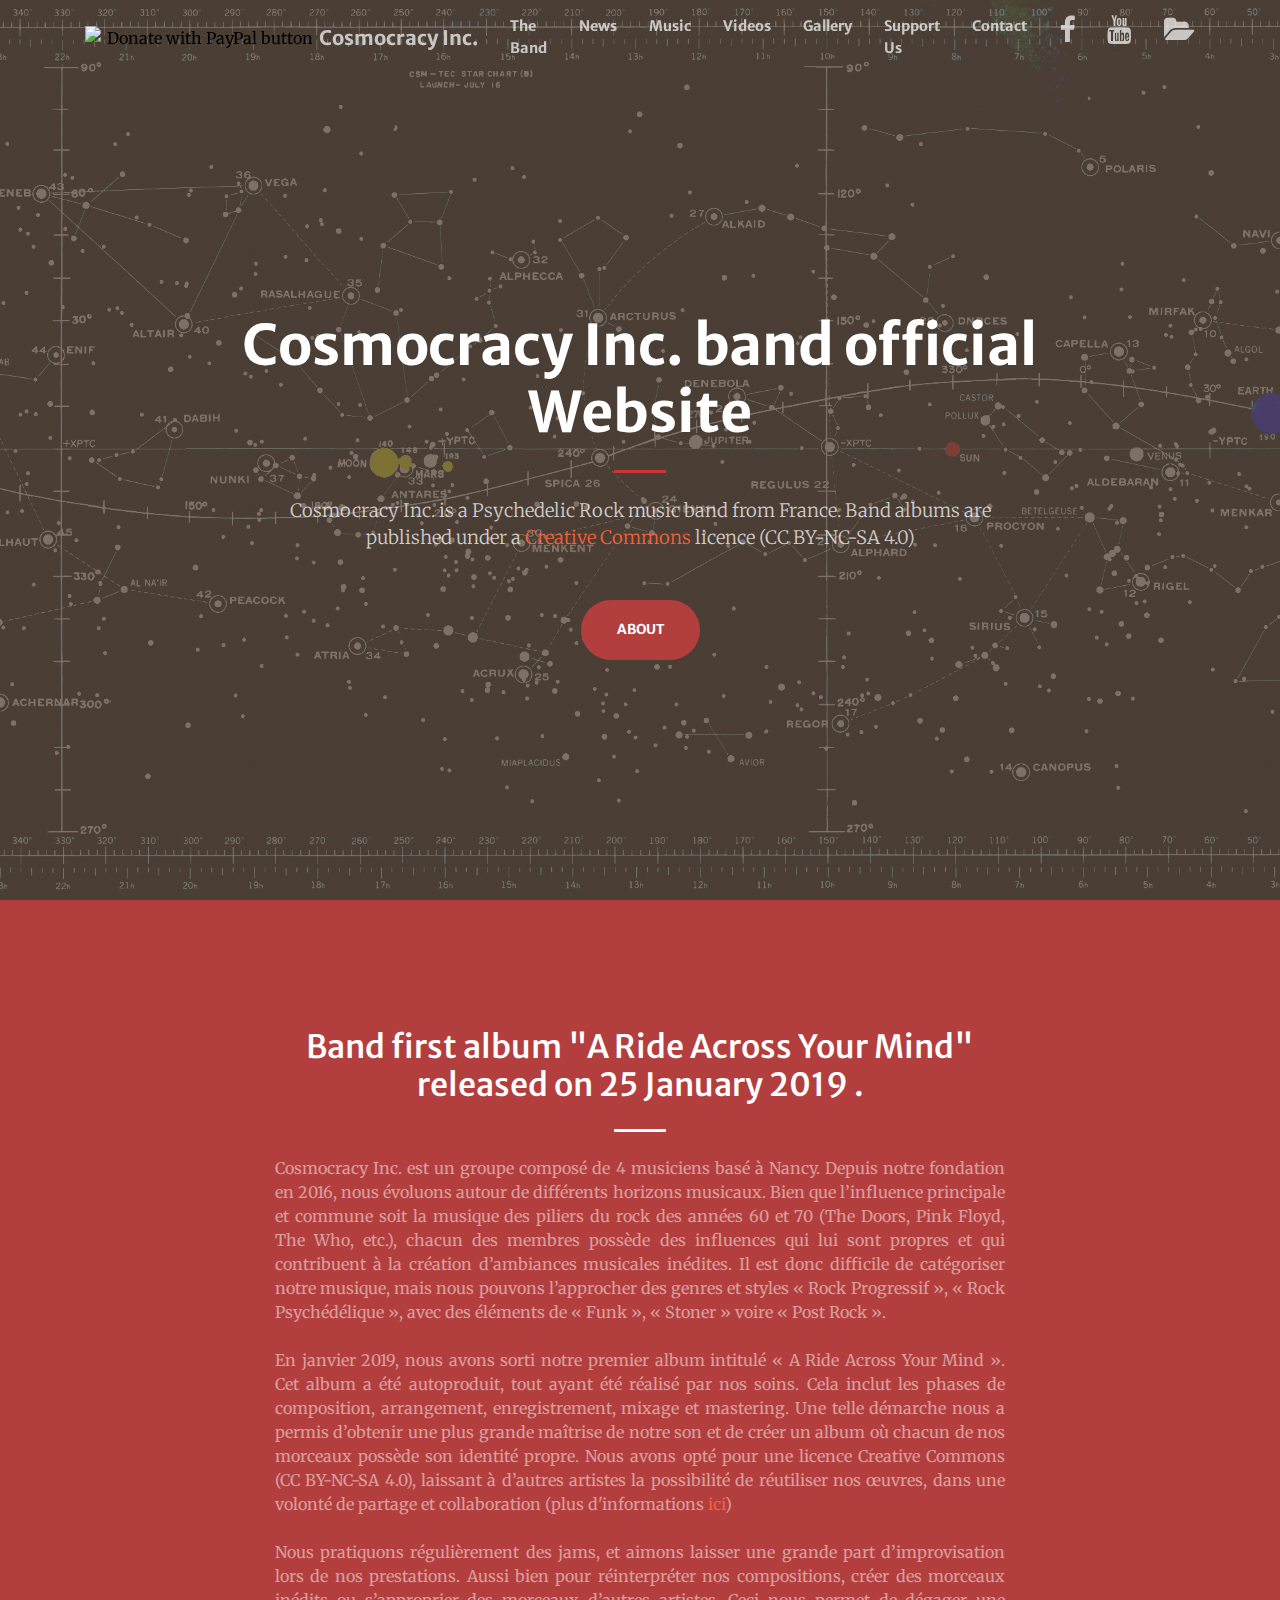
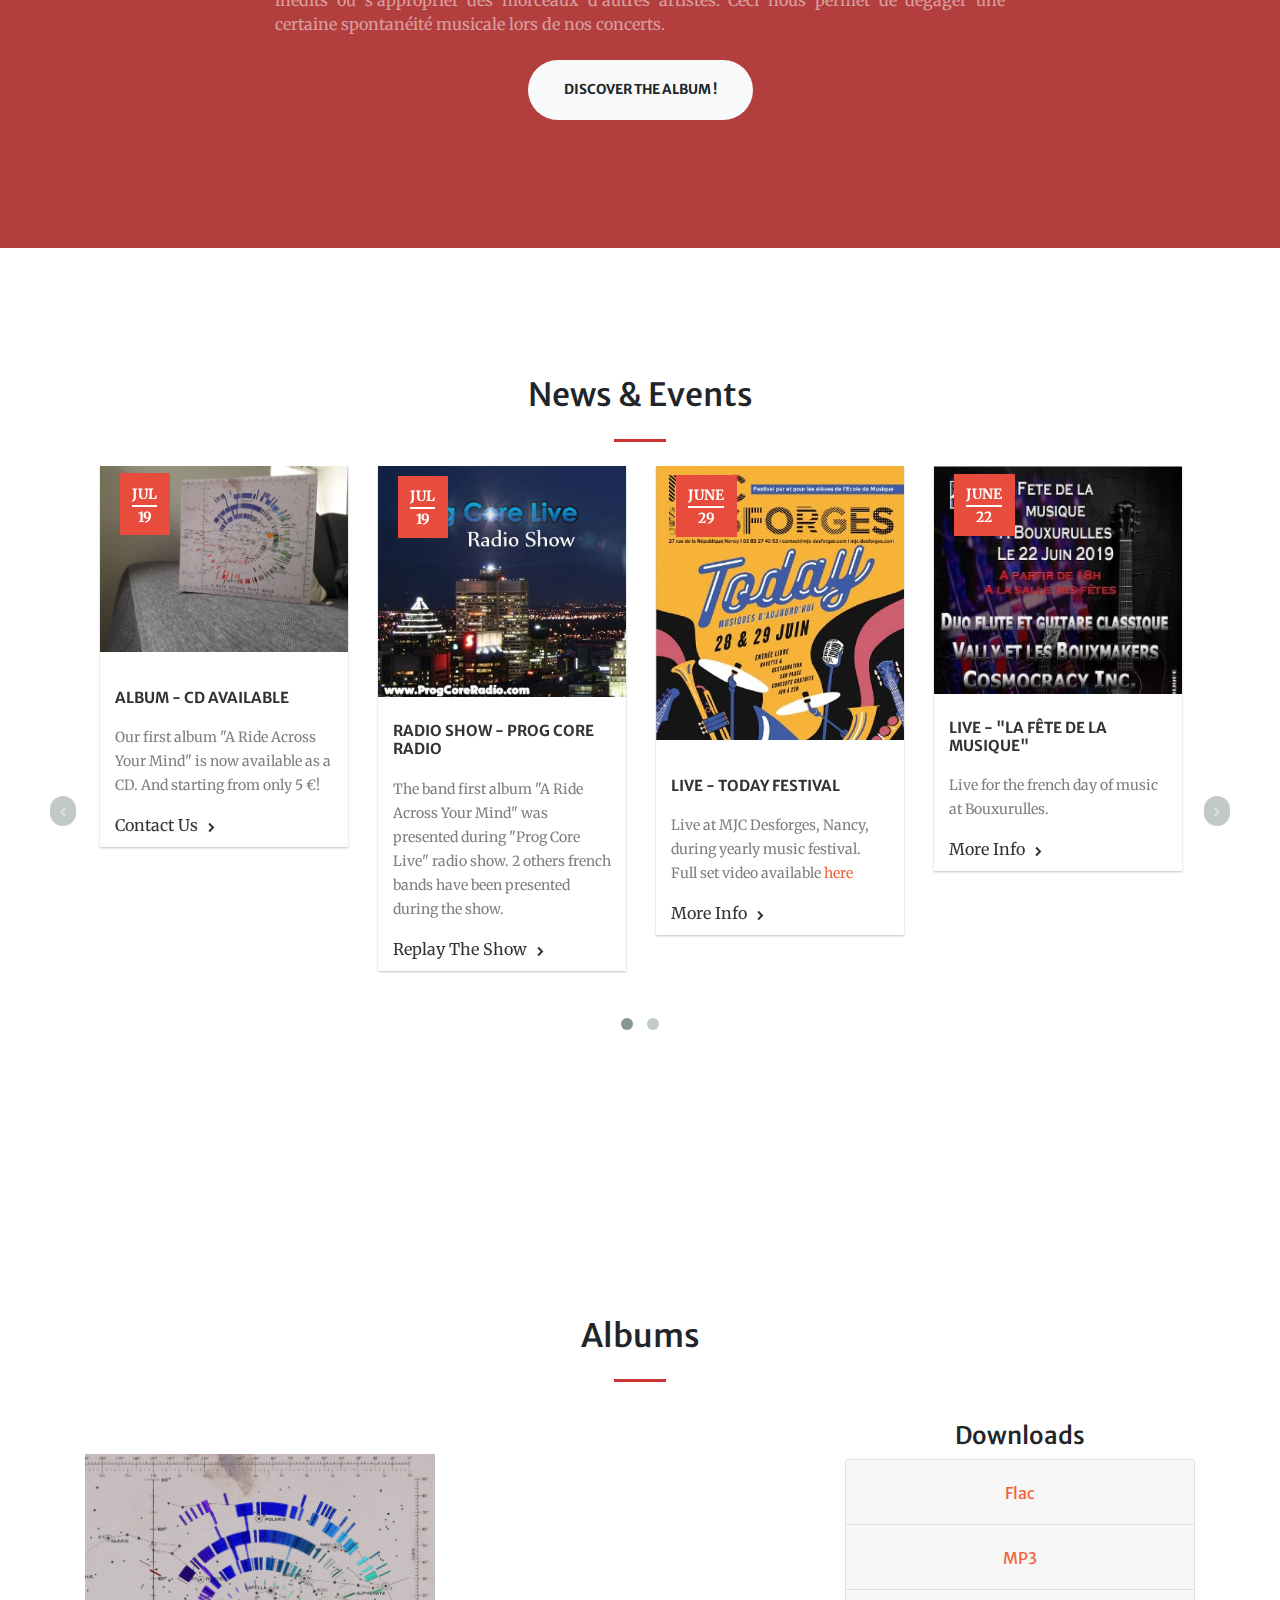
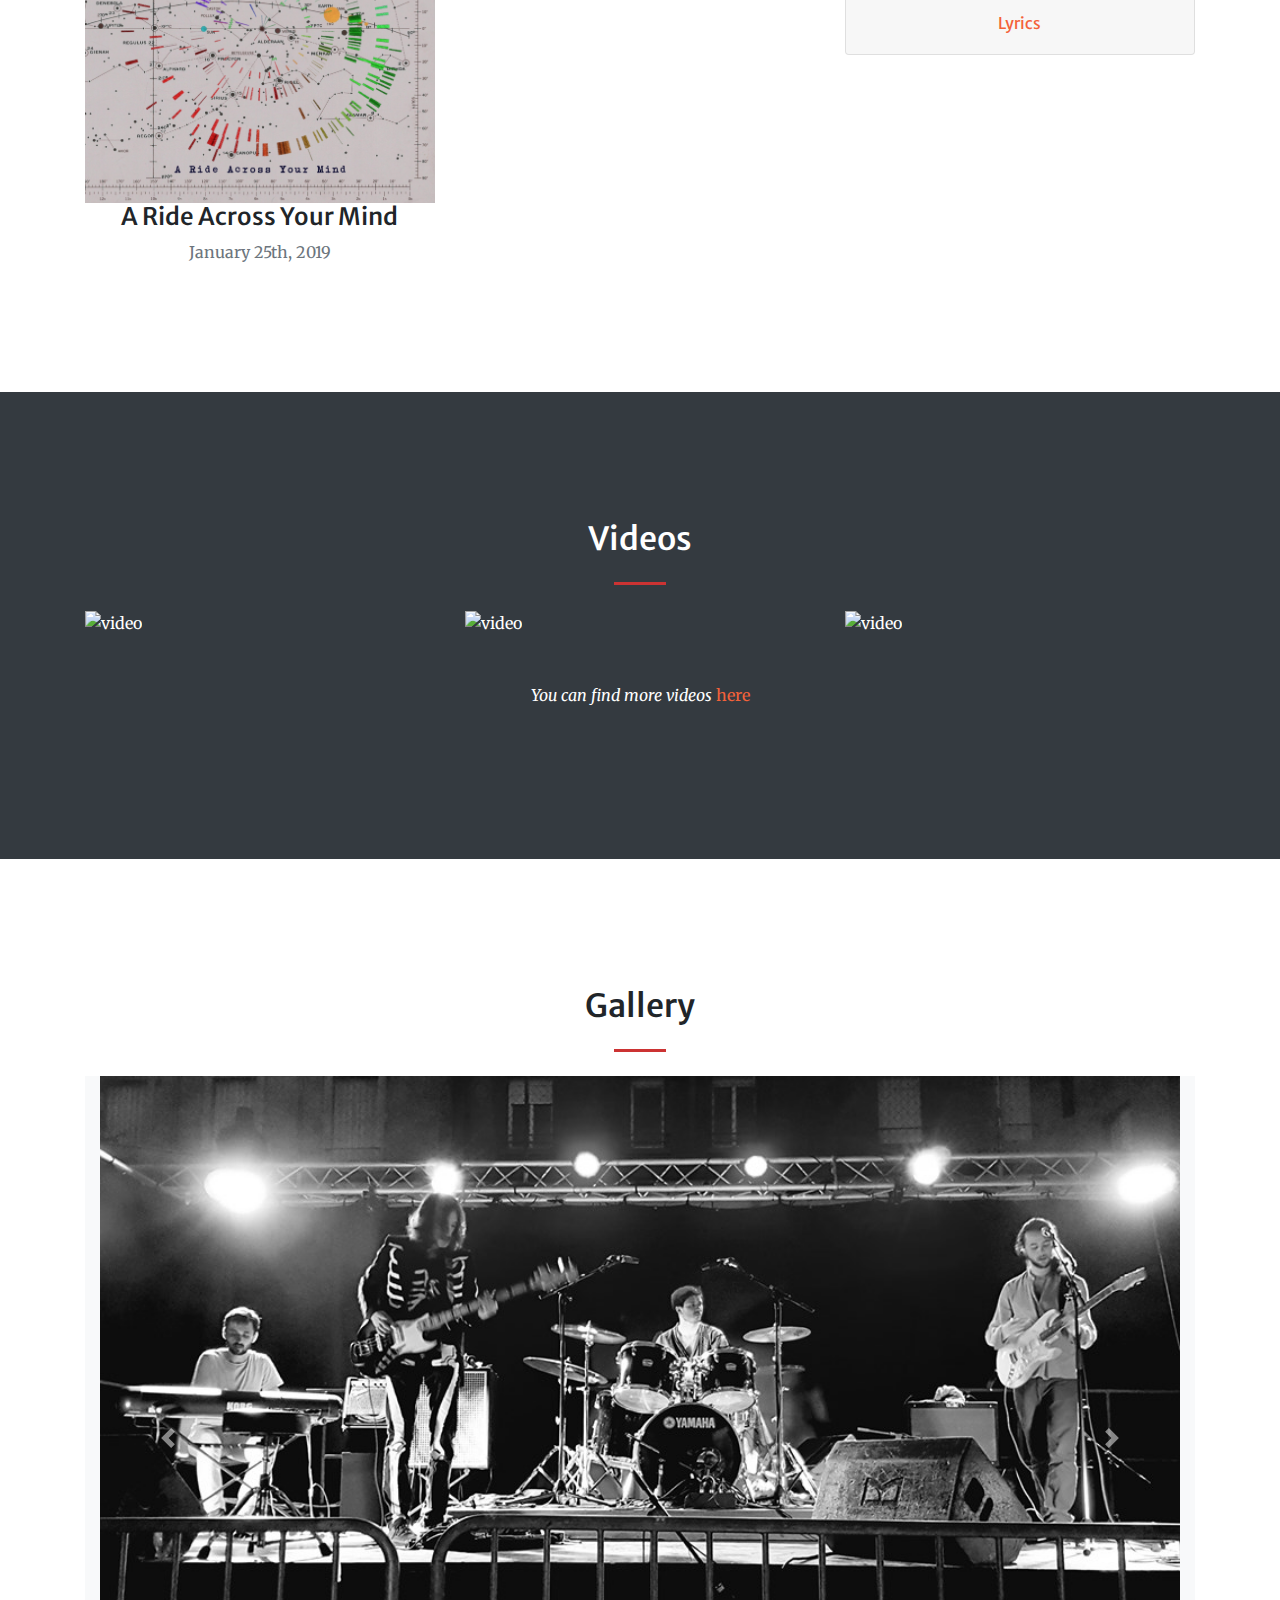
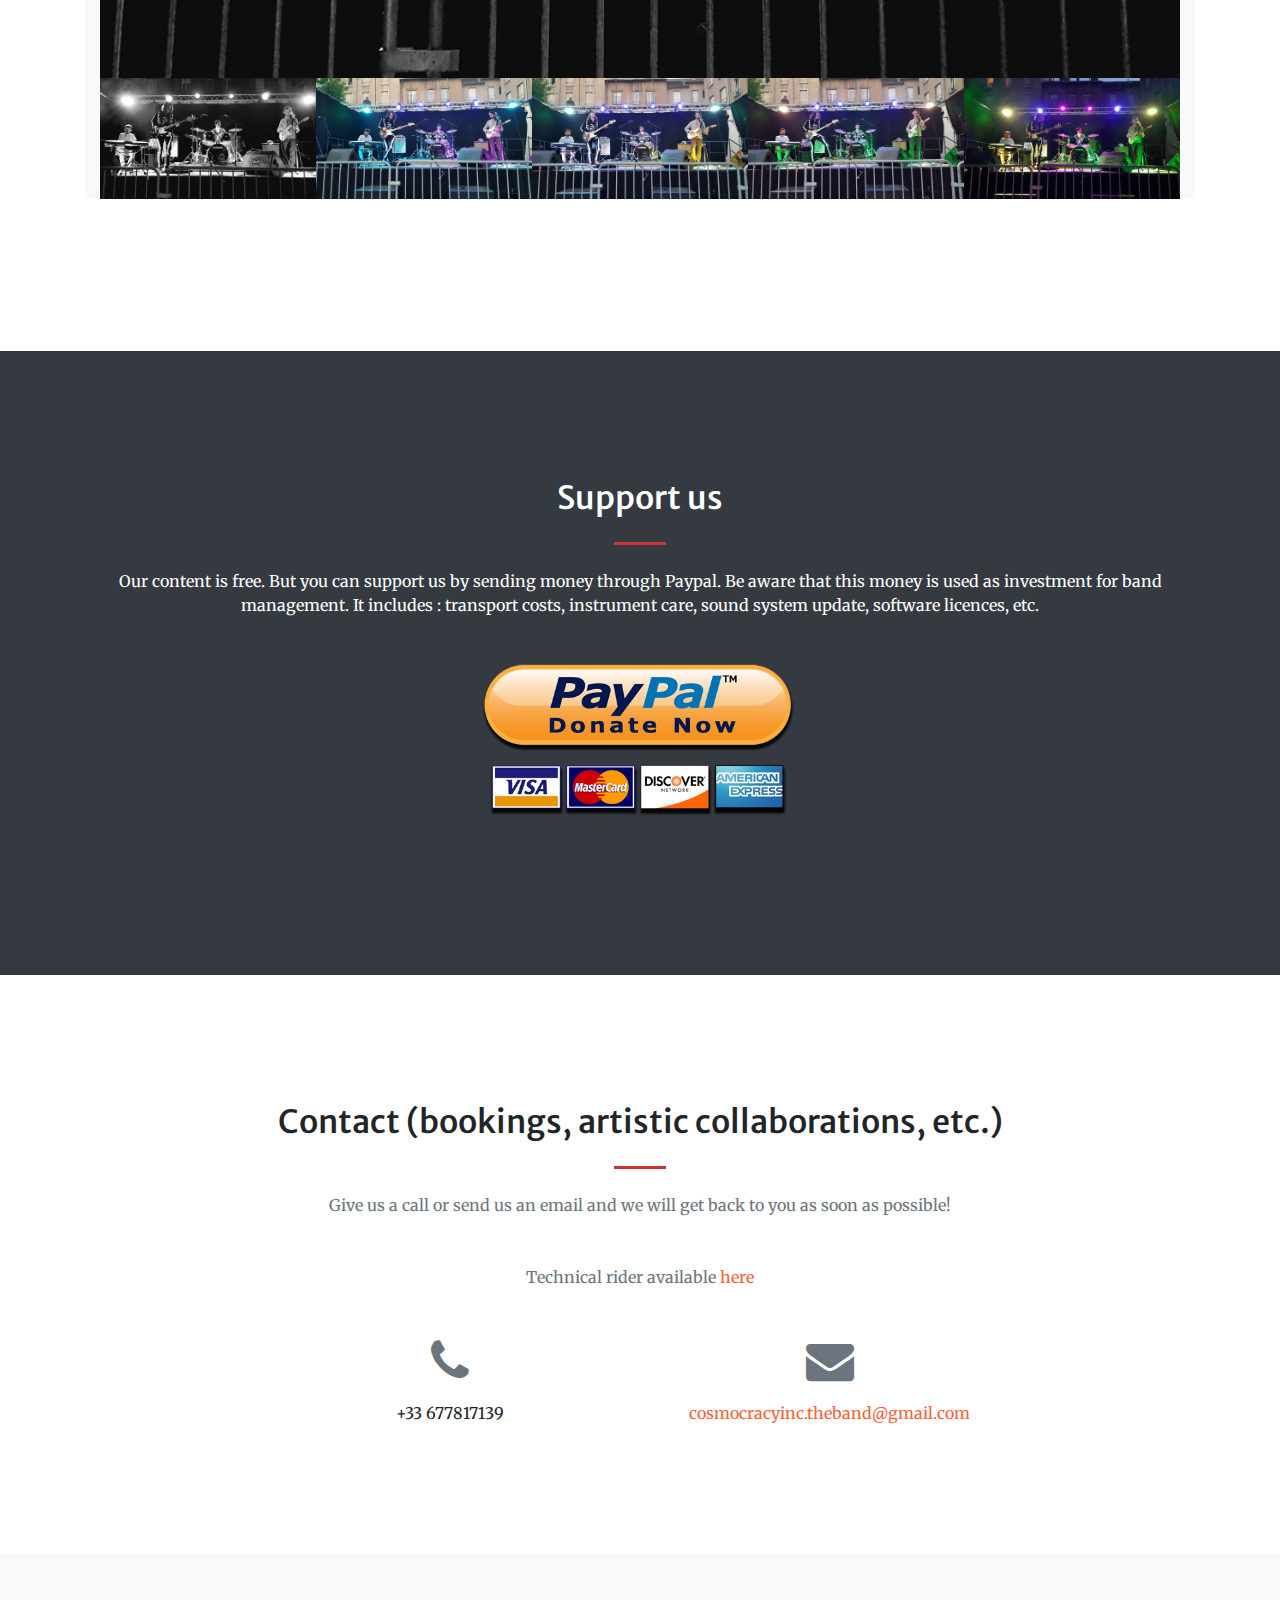
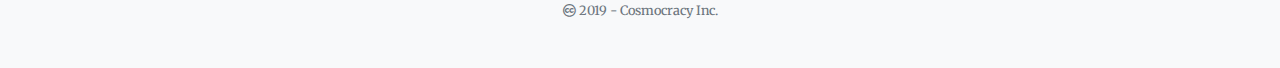
==== commit 6f521b82: "New text links and correction" ====
--- a/index.html
+++ b/index.html
@@ -38,6 +38,8 @@
   <!-- Navigation -->
   <nav class="navbar navbar-expand-lg navbar-light fixed-top py-3" id="mainNav">
     <div class="container">
+    <input type="image" src="img/icons/french-flag.png" class=".img-fluid mx-auto text-center" width="30%"
+        name="submit" title="PayPal - The safer, easier way to pay online!" alt="Donate with PayPal button" />
       <a class="navbar-brand js-scroll-trigger" href="#page-top"> Cosmocracy Inc. </a>
       <button class="navbar-toggler navbar-toggler-right" type="button" data-toggle="collapse"
         data-target="#navbarResponsive" aria-controls="navbarResponsive" aria-expanded="false"
@@ -99,7 +101,7 @@
         </div>
         <div class="col-lg-8 align-self-baseline">
           <p class="text-white-75 font-weight-light mb-5">Cosmocracy Inc. is a Psychedelic Rock music band from France.
-            Band albums are published under a Creative Commons licence (CC BY-NC-SA 4.0)</p>
+            Band albums are published under a <a href="https://creativecommons.org/licenses/?lang=en" target="_blank">Creative Commons</a> licence (CC BY-NC-SA 4.0)</p>
           <a class="btn btn-primary btn-xl js-scroll-trigger" href="#about">About</a>
         </div>
       </div>
@@ -126,7 +128,8 @@
             les phases de composition, arrangement, enregistrement, mixage et mastering. Une telle démarche nous a
             permis d’obtenir une plus grande maîtrise de notre son et de créer un album où chacun de nos morceaux
             possède son identité propre. Nous avons opté pour une licence Creative Commons (CC BY-NC-SA 4.0), laissant à
-            d’autres artistes la possibilité de réutiliser nos œuvres, dans une volonté de partage et collaboration.</p>
+            d’autres artistes la possibilité de réutiliser nos œuvres, dans une volonté de partage et collaboration
+            (plus d'informations <a href="https://creativecommons.org/licenses/?lang=en" target="_blank">ici</a>)</p>
           <p align="justify" class="text-white-50 mb-4">Nous pratiquons régulièrement des jams, et aimons laisser une
             grande part d’improvisation lors de nos prestations. Aussi bien pour réinterpréter nos compositions, créer
             des morceaux inédits ou s’approprier des morceaux d’autres artistes. Ceci nous permet de dégager une
@@ -155,8 +158,8 @@
           <p class="post-description">
             Our first album "A Ride Across Your Mind" is now available as a CD. And starting from only 5 €!
           </p>
-          <a href="mailto:cosmocracyinc.theband@mail.com" target="_blank"
-            class="read-more">Contact us<i class="fa fa-chevron-right"></i></a>
+          <a href="mailto:cosmocracyinc.theband@mail.com" target="_blank" class="read-more">Contact us<i
+              class="fa fa-chevron-right"></i></a>
         </div>
 
         <div class="post-slide10">
@@ -221,7 +224,8 @@
               d'ici</a>
           </h3>
           <p class="post-description">
-            Program diffused on several radios. This includes interview, live session and extracts from band first album "A
+            Program diffused on several radios. This includes interview, live session and extracts from band first album
+            "A
             Ride Across Your Mind".
           </p>
           <a href="https://rcf.fr/culture/musique/cosmocracy-inc" target="_blank" class="read-more">Listen to podcast<i
@@ -355,7 +359,11 @@
 
               <div id="collapseThree" class="collapse" aria-labelledby="headingThree" data-parent="#albumAccordion">
                 <div class="card-body">
-                  <a class="force-download" target="_blank" href="pdf/Cosmocracy_Inc-ARAYM-2019_complete_lyrics.pdf" download>Complete_Lyrics.pdf</a> <br />
+                  <a class="force-download" target="_blank" href="pdf/Cosmocracy_Inc-ARAYM-2019_complete_lyrics.pdf"
+                    download>Complete_Lyrics.pdf</a> <br />
+                  <a class="force-download" target="_blank"
+                    href="pdf/Cosmocracy_Inc-ARAYM-2019_Intentions_behind_the_words.pdf"
+                    download>Intentions_behind_the_words.pdf</a> <br />
                 </div>
               </div>
             </div>
@@ -458,7 +466,7 @@
         <!-- Grid column -->
 
         <!-- Grid column -->
-        <div class="col-lg-4 col-md-6 mb-4">
+        <div class="col-lg-4 col-md-6 mb-2">
 
           <!--Modal: Name-->
           <div class="modal fade" id="modal4" tabindex="-1" role="dialog" aria-labelledby="myModalLabel"
@@ -495,12 +503,20 @@
 
           <a><img class="img-fluid z-depth-1 img-link" src="img/videos/video-3-min.PNG" alt="video" data-toggle="modal"
               data-target="#modal4"></a>
-              
+
 
         </div>
         <!-- Grid column -->
-
-      </div>
+      </div>
+
+      <br/>
+      <div class="text-center">
+        <p class="text-white mb-3"><i>
+          You can find more videos</i>
+          <a href="https://www.youtube.com/channel/UC_Qfn1rAc5Gg9j0K7rou2yg" target="_blank">here</a>
+        </p>
+      </div>
+
       <!-- Grid row -->
   </section>
 
@@ -702,10 +718,12 @@
     <div class="container">
       <div class="row justify-content-center">
         <div class="col-lg-8 text-center">
-          <h2 class="mt-0">Contact information (booking, artistic collaboration, etc.)</h2>
+          <h2 class="mt-0">Contact (bookings, artistic collaborations, etc.)</h2>
           <hr class="divider my-4">
           <p class="text-muted mb-5">Give us a call or send us an email and we will get back to you as soon as possible!
           </p>
+          <p class="text-muted mb-5">Technical rider available <a target="_blank"
+              href="pdf/Cosmocracy_Inc.-Technical_Rider_2019.pdf" download>here</a> </p>
         </div>
       </div>
       <div class="row">
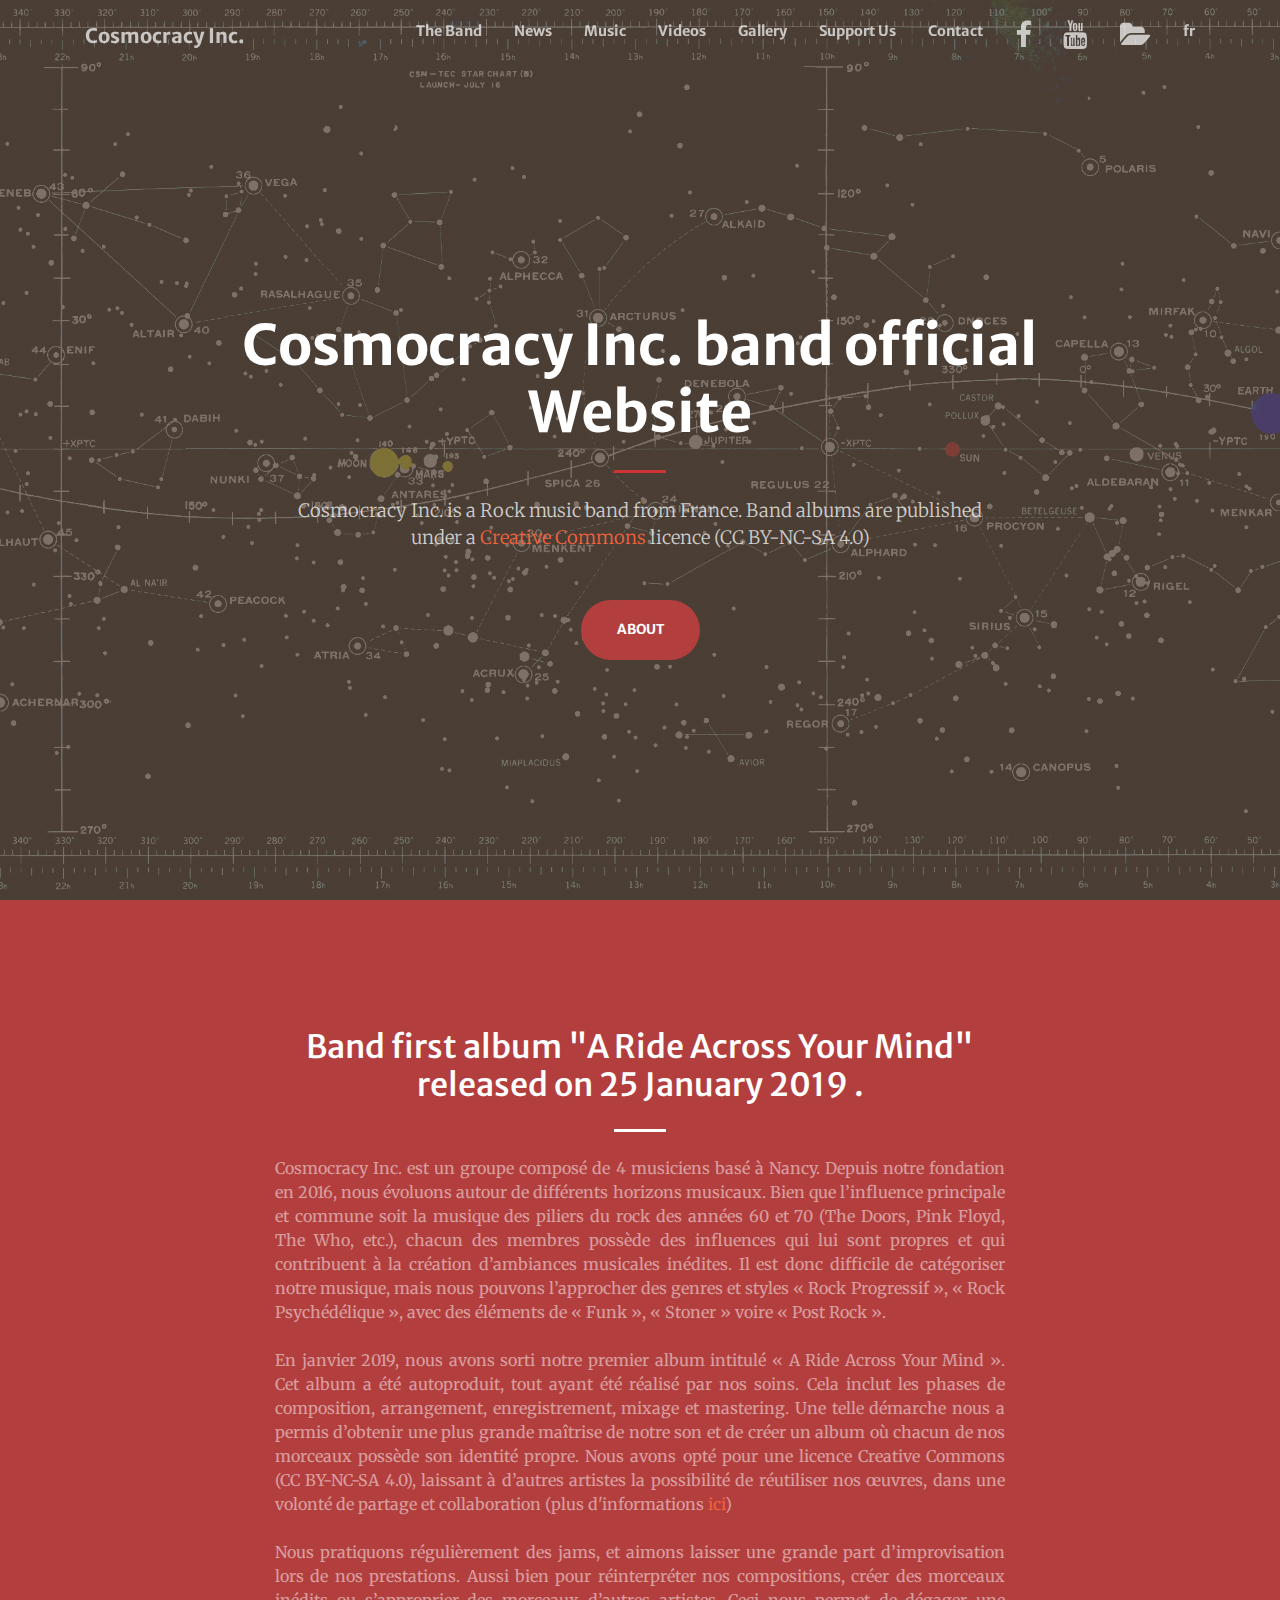
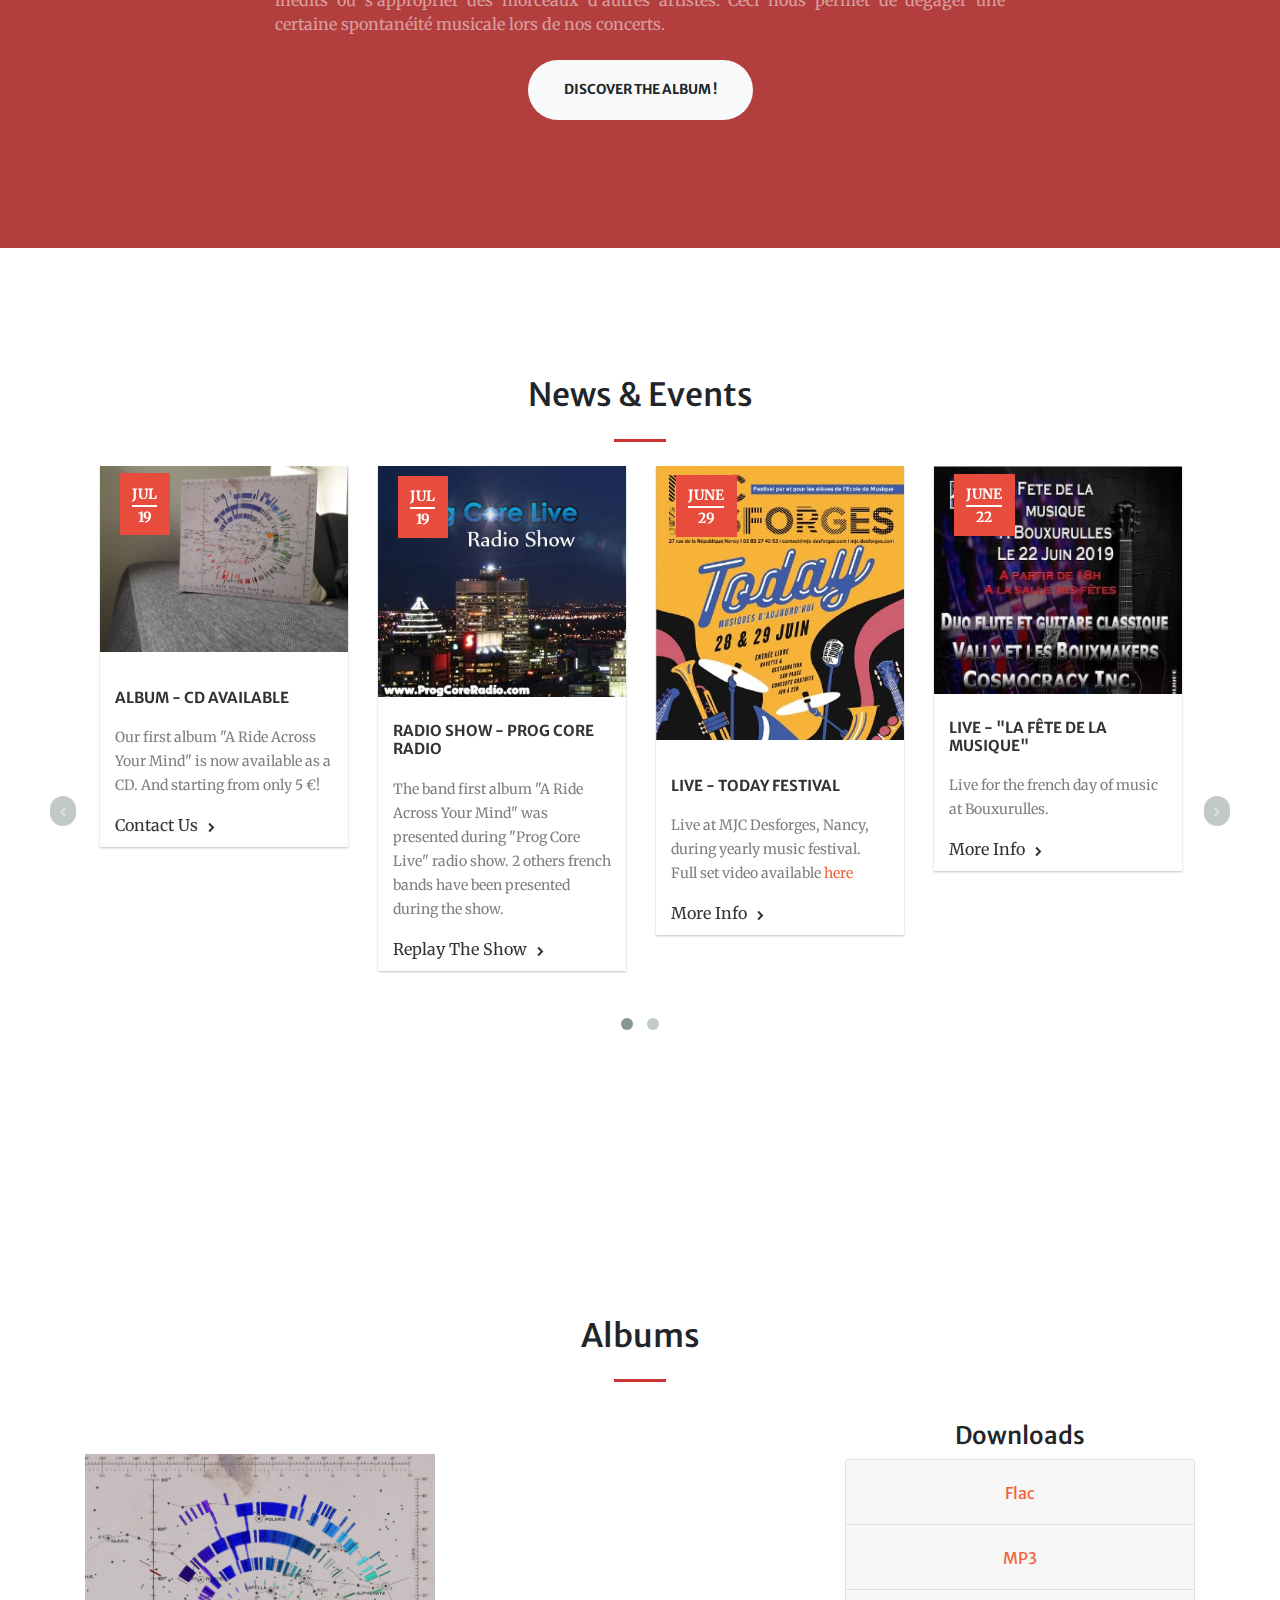
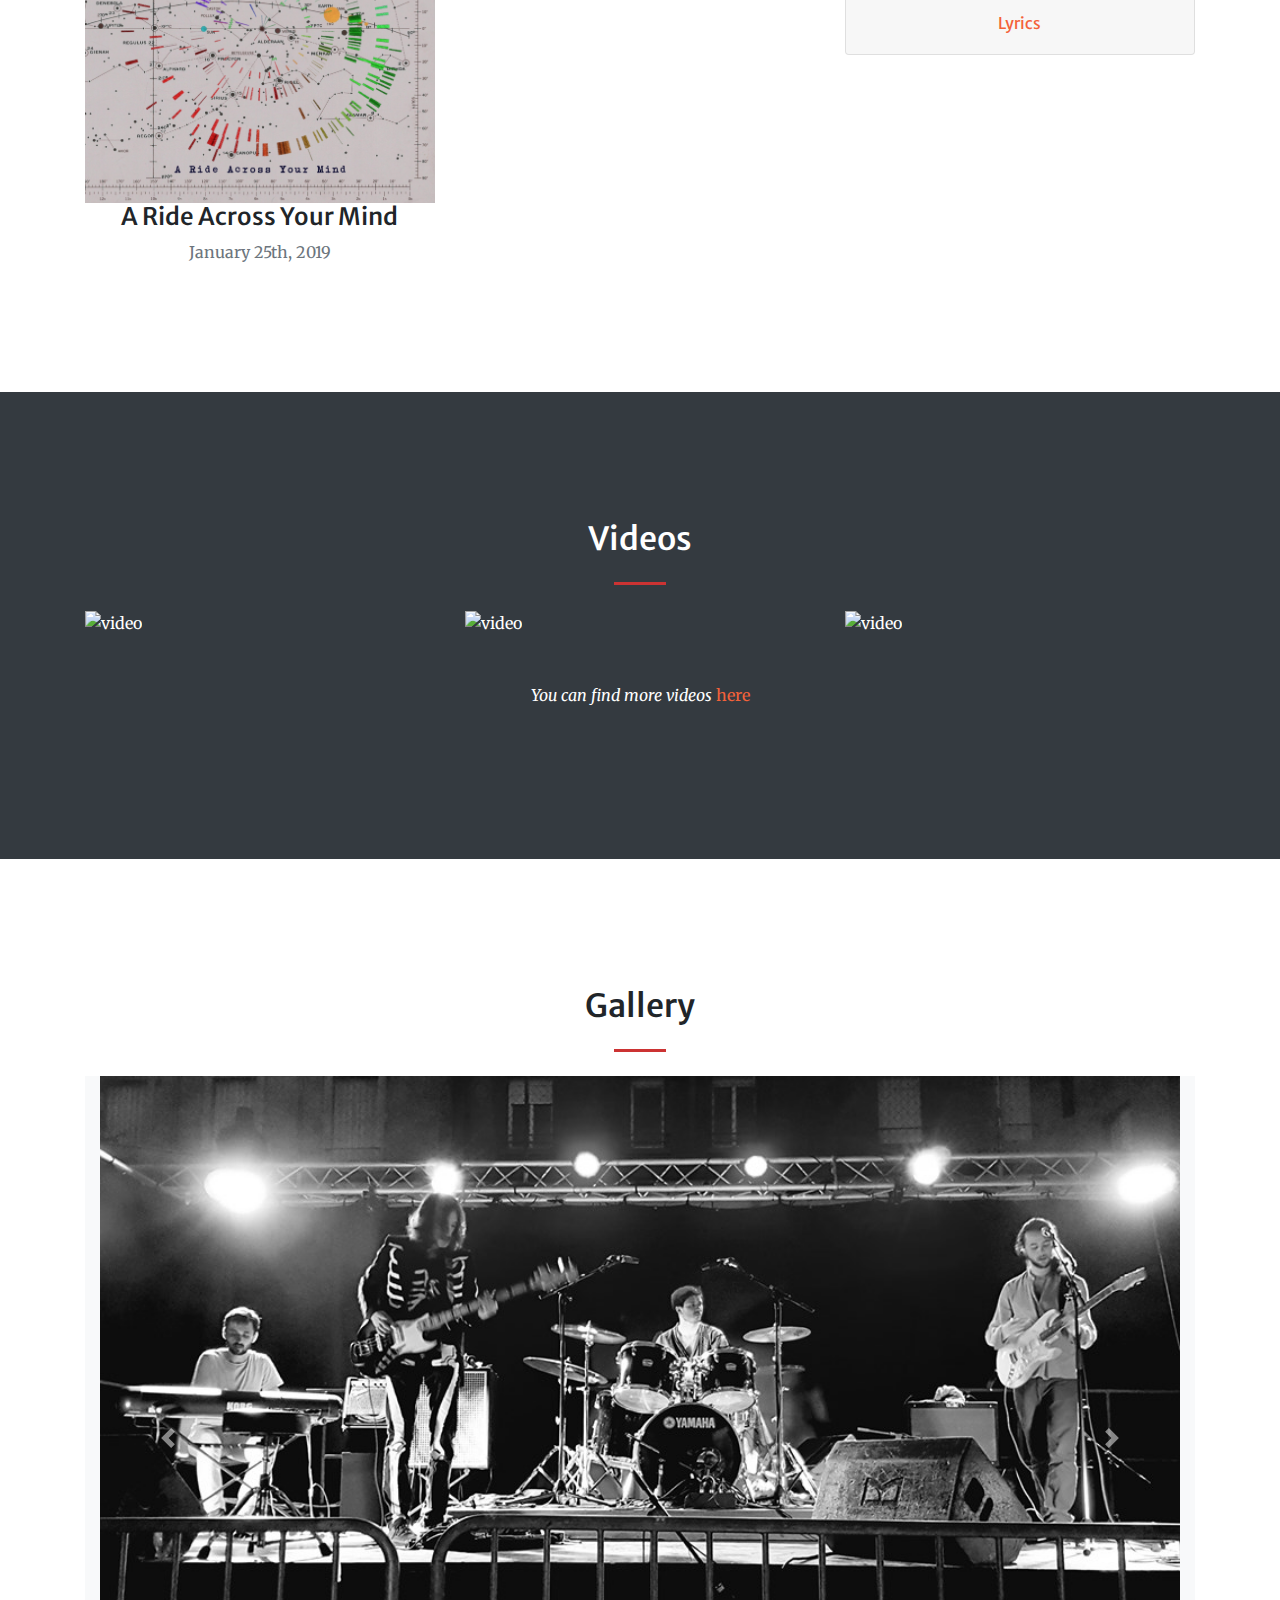
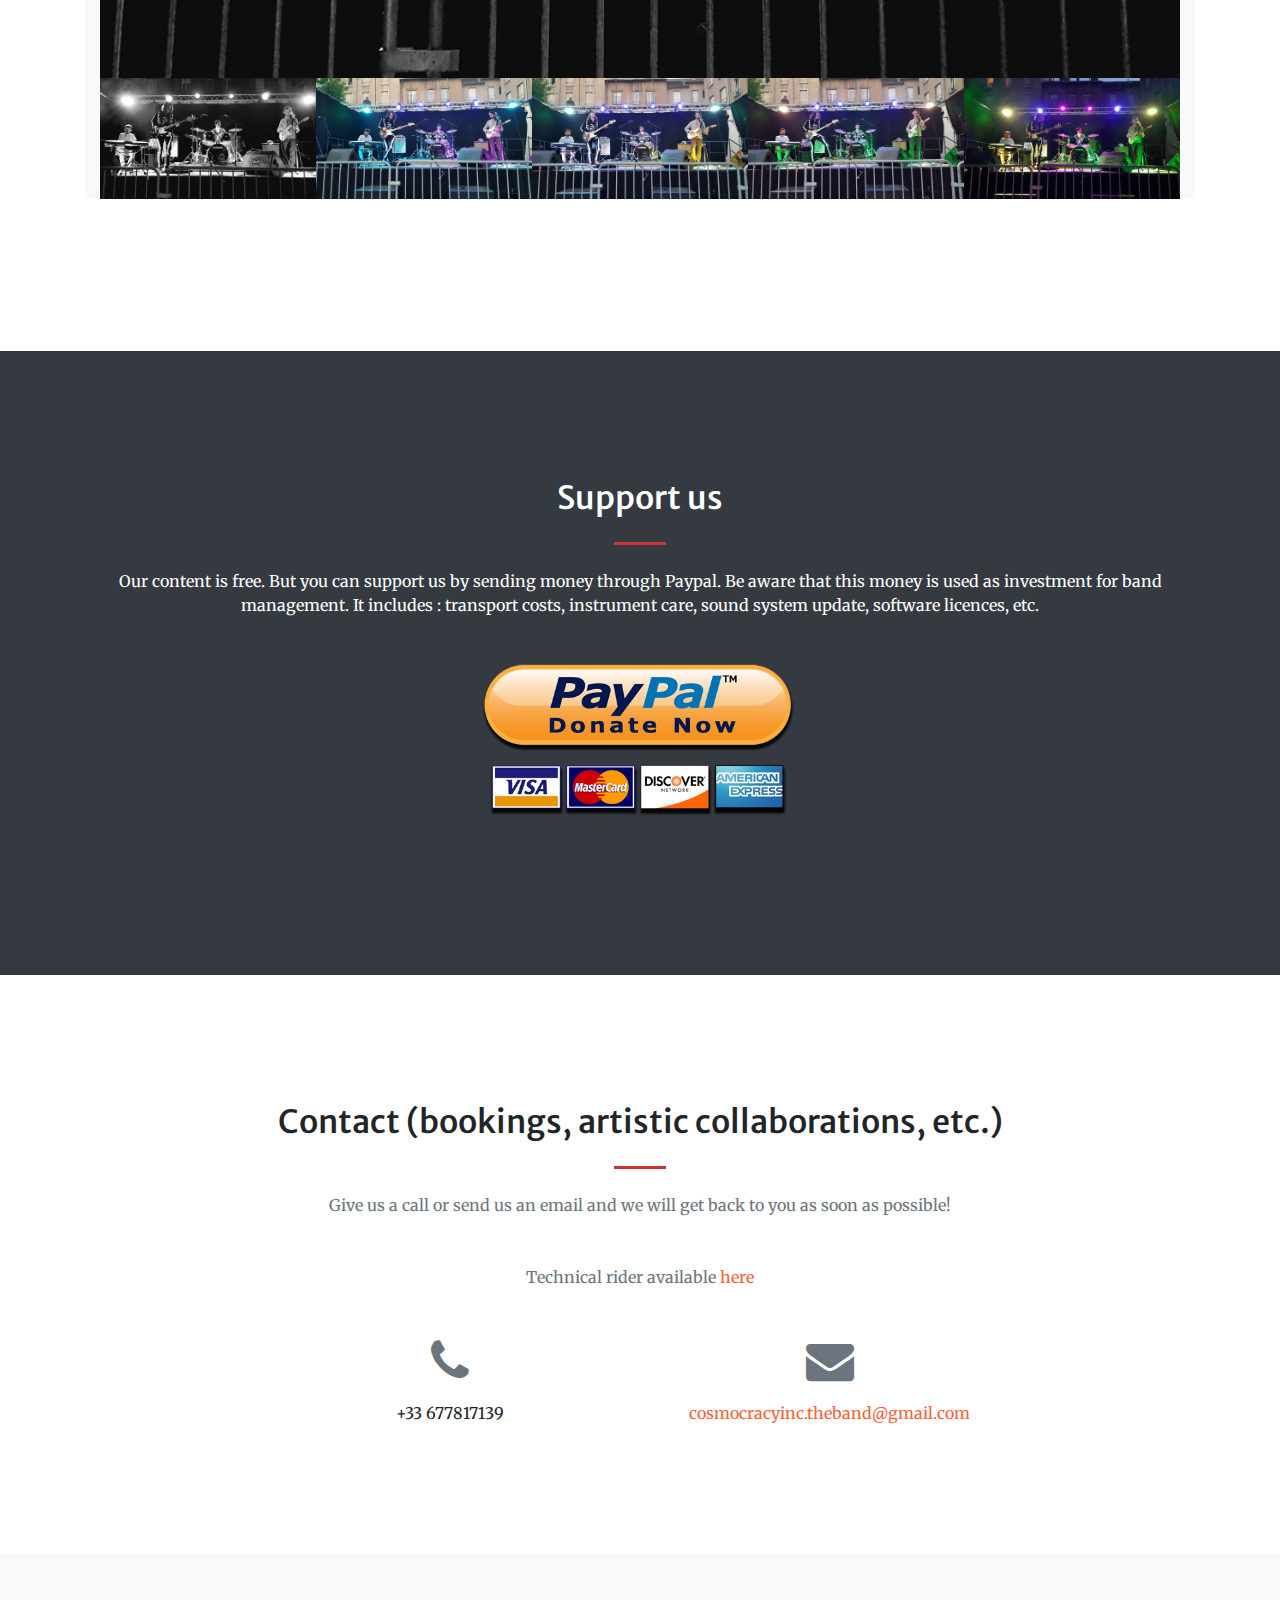
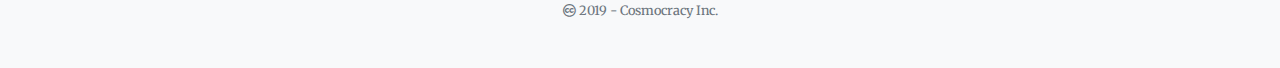
==== commit 0db8fc8d: "Bug fix for mobile navigation" ====
--- a/index.html
+++ b/index.html
@@ -38,14 +38,12 @@
   <!-- Navigation -->
   <nav class="navbar navbar-expand-lg navbar-light fixed-top py-3" id="mainNav">
     <div class="container">
-    <input type="image" src="img/icons/french-flag.png" class=".img-fluid mx-auto text-center" width="30%"
-        name="submit" title="PayPal - The safer, easier way to pay online!" alt="Donate with PayPal button" />
       <a class="navbar-brand js-scroll-trigger" href="#page-top"> Cosmocracy Inc. </a>
       <button class="navbar-toggler navbar-toggler-right" type="button" data-toggle="collapse"
-        data-target="#navbarResponsive" aria-controls="navbarResponsive" aria-expanded="false"
-        aria-label="Toggle navigation">
-        <span class="navbar-toggler-icon"></span>
-      </button>
+      data-target="#navbarResponsive" aria-controls="navbarResponsive" aria-expanded="false"
+      aria-label="Toggle navigation">
+      <span class="navbar-toggler-icon"></span>
+    </button>
       <div class="collapse navbar-collapse" id="navbarResponsive">
         <ul class="navbar-nav ml-auto my-2 my-lg-0">
           <li class="nav-item">
@@ -84,6 +82,11 @@
           <li class="nav-item">
             <a class="nav-link" target="_blank" href="http://archive.org/details/@cosmocracy_inc_">
               <i class="fa fa-folder-open fa-2x"></i>
+            </a>
+          </li>
+
+          <li class="nav-item">
+              <a class="nav-link js-scroll-trigger" href="index-french.html">fr</a>
             </a>
           </li>
         </ul>
@@ -100,7 +103,7 @@
           <hr class="divider my-4">
         </div>
         <div class="col-lg-8 align-self-baseline">
-          <p class="text-white-75 font-weight-light mb-5">Cosmocracy Inc. is a Psychedelic Rock music band from France.
+          <p class="text-white-75 font-weight-light mb-5">Cosmocracy Inc. is a Rock music band from France.
             Band albums are published under a <a href="https://creativecommons.org/licenses/?lang=en" target="_blank">Creative Commons</a> licence (CC BY-NC-SA 4.0)</p>
           <a class="btn btn-primary btn-xl js-scroll-trigger" href="#about">About</a>
         </div>
@@ -299,20 +302,20 @@
               <div id="collapseOne" class="collapse" aria-labelledby="headingOne" data-parent="#albumAccordion">
                 <div class="card-body">
                   <a target="_blank" href="audio/albums/ARAYM/Flac/01-A Ride Across Your Mind.flac" download>01 - A Ride
-                    Across Your Mind.flac</a> <br />
+                    Across Your Mind.flac</a> <br/>
                   <a download target="_blank" href="audio/albums/ARAYM/Flac/02-Reptile.flac">02 - Reptile.flac</a>
-                  <br />
+                  <br/>
                   <a target="_blank" href="audio/albums/ARAYM/Flac/03-Echoes In My Head.flac" download>03 - Echoes In My
                     Head.flac</a>
-                  <br />
+                  <br/>
                   <a target="_blank" href="audio/albums/ARAYM/Flac/04-I Can Feel It Dying.flac" download>04 - I Can Feel
                     It
-                    Dying.flac</a> <br />
+                    Dying.flac</a> <br/>
                   <a target="_blank" href="audio/albums/ARAYM/Flac/05-Nightbird.flac" download>05 - Nightbird.flac</a>
-                  <br />
-                  <a target="_blank" href="audio/albums/ARAYM/Flac/06-Salvia.flac" download>06 - Salvia.flac</a> <br />
+                  <br/>
+                  <a target="_blank" href="audio/albums/ARAYM/Flac/06-Salvia.flac" download>06 - Salvia.flac</a> <br/>
                   <a target="_blank" href="audio/albums/ARAYM/Flac/A Ride Across Your Mind - Full Album.flac"
-                    download>Full album.flac</a> <br />
+                    download>Full album.flac</a> <br/>
                 </div>
               </div>
             </div>
@@ -330,19 +333,19 @@
               <div id="collapseTwo" class="collapse" aria-labelledby="headingTwo" data-parent="#albumAccordion">
                 <div class="card-body">
                   <a target="_blank" href="audio/albums/ARAYM/MP3/01-A Ride Across Your Mind.mp3" download>01 - A Ride
-                    Across Your Mind.mp3</a> <br />
-                  <a target="_blank" href="audio/albums/ARAYM/MP3/02-Reptile.mp3" download>02 - Reptile.mp3</a> <br />
+                    Across Your Mind.mp3</a> <br/>
+                  <a target="_blank" href="audio/albums/ARAYM/MP3/02-Reptile.mp3" download>02 - Reptile.mp3</a> <br/>
                   <a target="_blank" href="audio/albums/ARAYM/MP3/03-Echoes In My Head.mp3" download>03 - Echoes In My
                     Head.mp3</a>
-                  <br />
+                  <br/>
                   <a target="_blank" href="audio/albums/ARAYM/MP3/04-I Can Feel It Dying.mp3" download>04 - I Can Feel
                     It
-                    Dying.mp3</a> <br />
+                    Dying.mp3</a> <br/>
                   <a target="_blank" href="audio/albums/ARAYM/MP3/05-Nightbird.mp3" download>05 - Nightbird.mp3</a>
-                  <br />
-                  <a target="_blank" href="audio/albums/ARAYM/MP3/06-Salvia.mp3" download>06 - Salvia.mp3</a> <br />
+                  <br/>
+                  <a target="_blank" href="audio/albums/ARAYM/MP3/06-Salvia.mp3" download>06 - Salvia.mp3</a> <br/>
                   <a target="_blank" href="audio/albums/ARAYM/MP3/A Ride Across Your Mind - Full Album.mp3"
-                    download>Full album.mp3</a> <br />
+                    download>Full album.mp3</a> <br/>
                 </div>
               </div>
             </div>
@@ -360,10 +363,7 @@
               <div id="collapseThree" class="collapse" aria-labelledby="headingThree" data-parent="#albumAccordion">
                 <div class="card-body">
                   <a class="force-download" target="_blank" href="pdf/Cosmocracy_Inc-ARAYM-2019_complete_lyrics.pdf"
-                    download>Complete_Lyrics.pdf</a> <br />
-                  <a class="force-download" target="_blank"
-                    href="pdf/Cosmocracy_Inc-ARAYM-2019_Intentions_behind_the_words.pdf"
-                    download>Intentions_behind_the_words.pdf</a> <br />
+                    download>Complete_Lyrics.pdf</a> <br/>
                 </div>
               </div>
             </div>
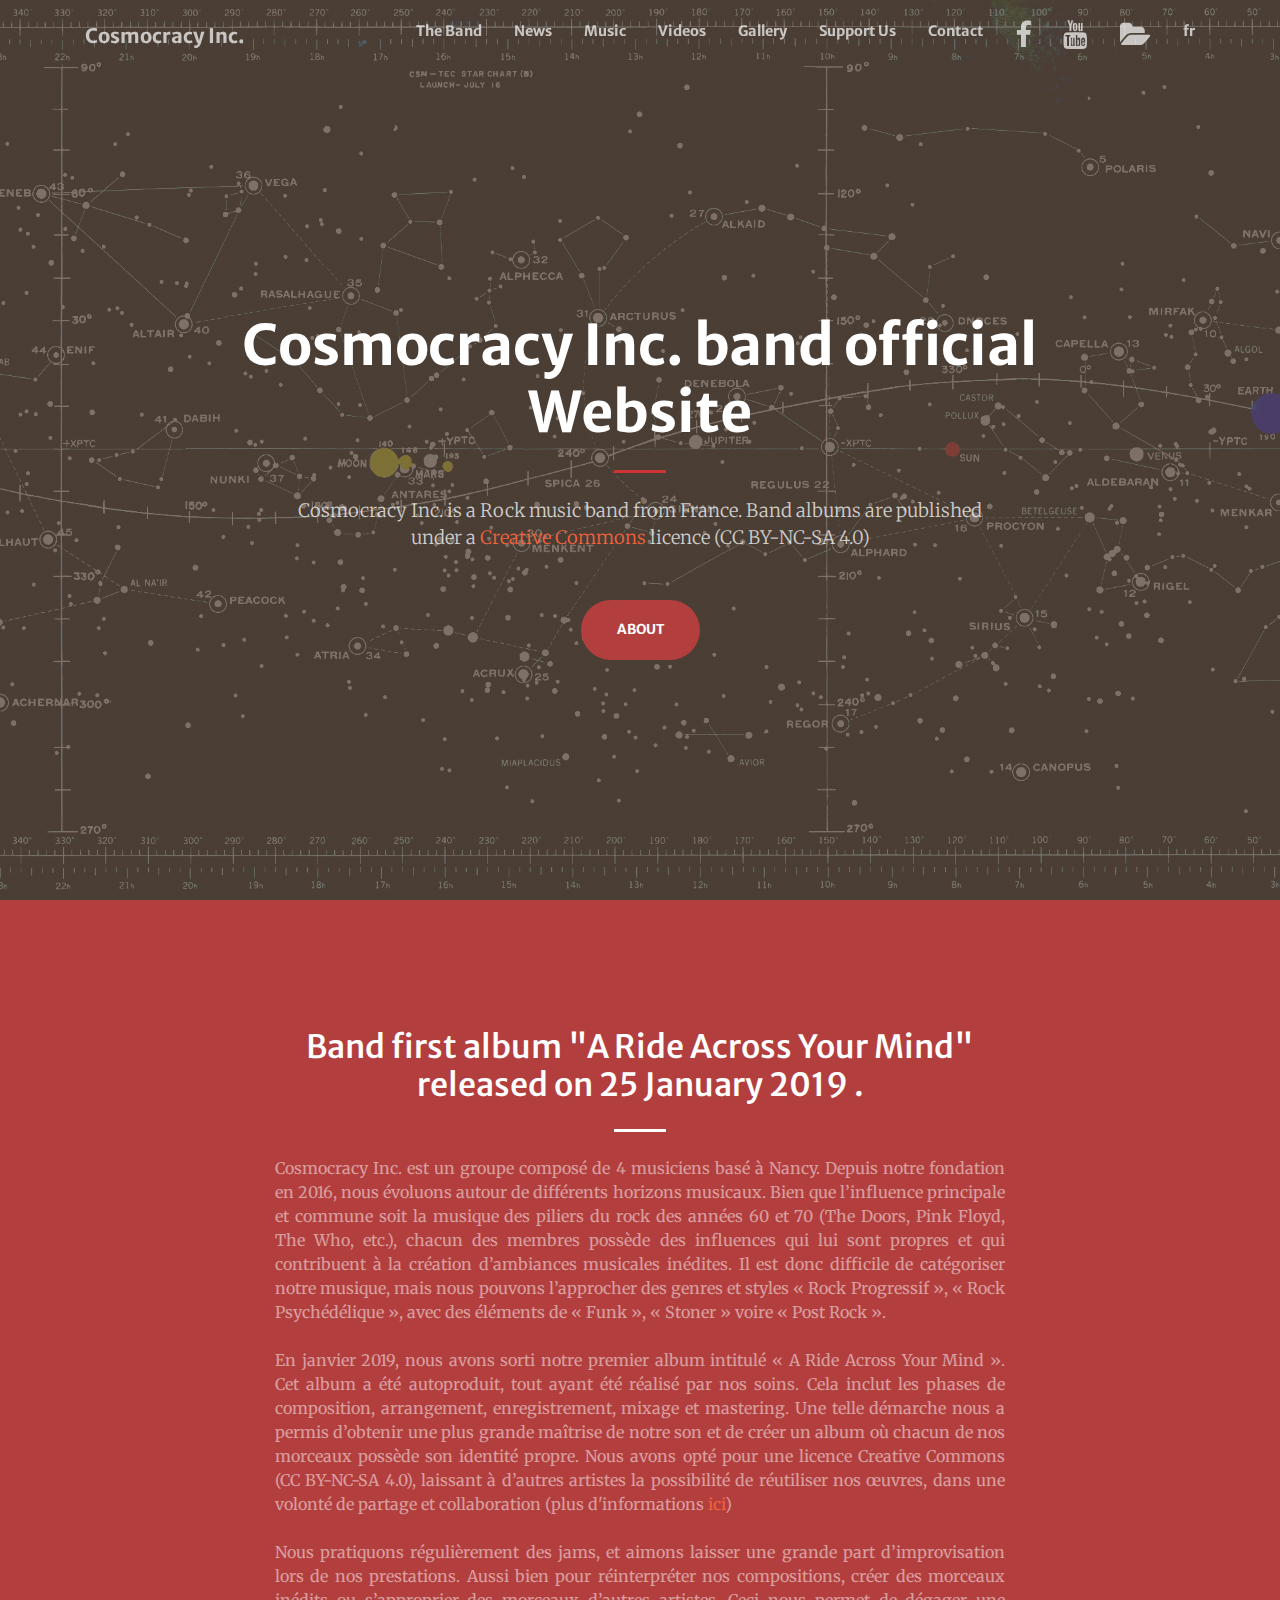
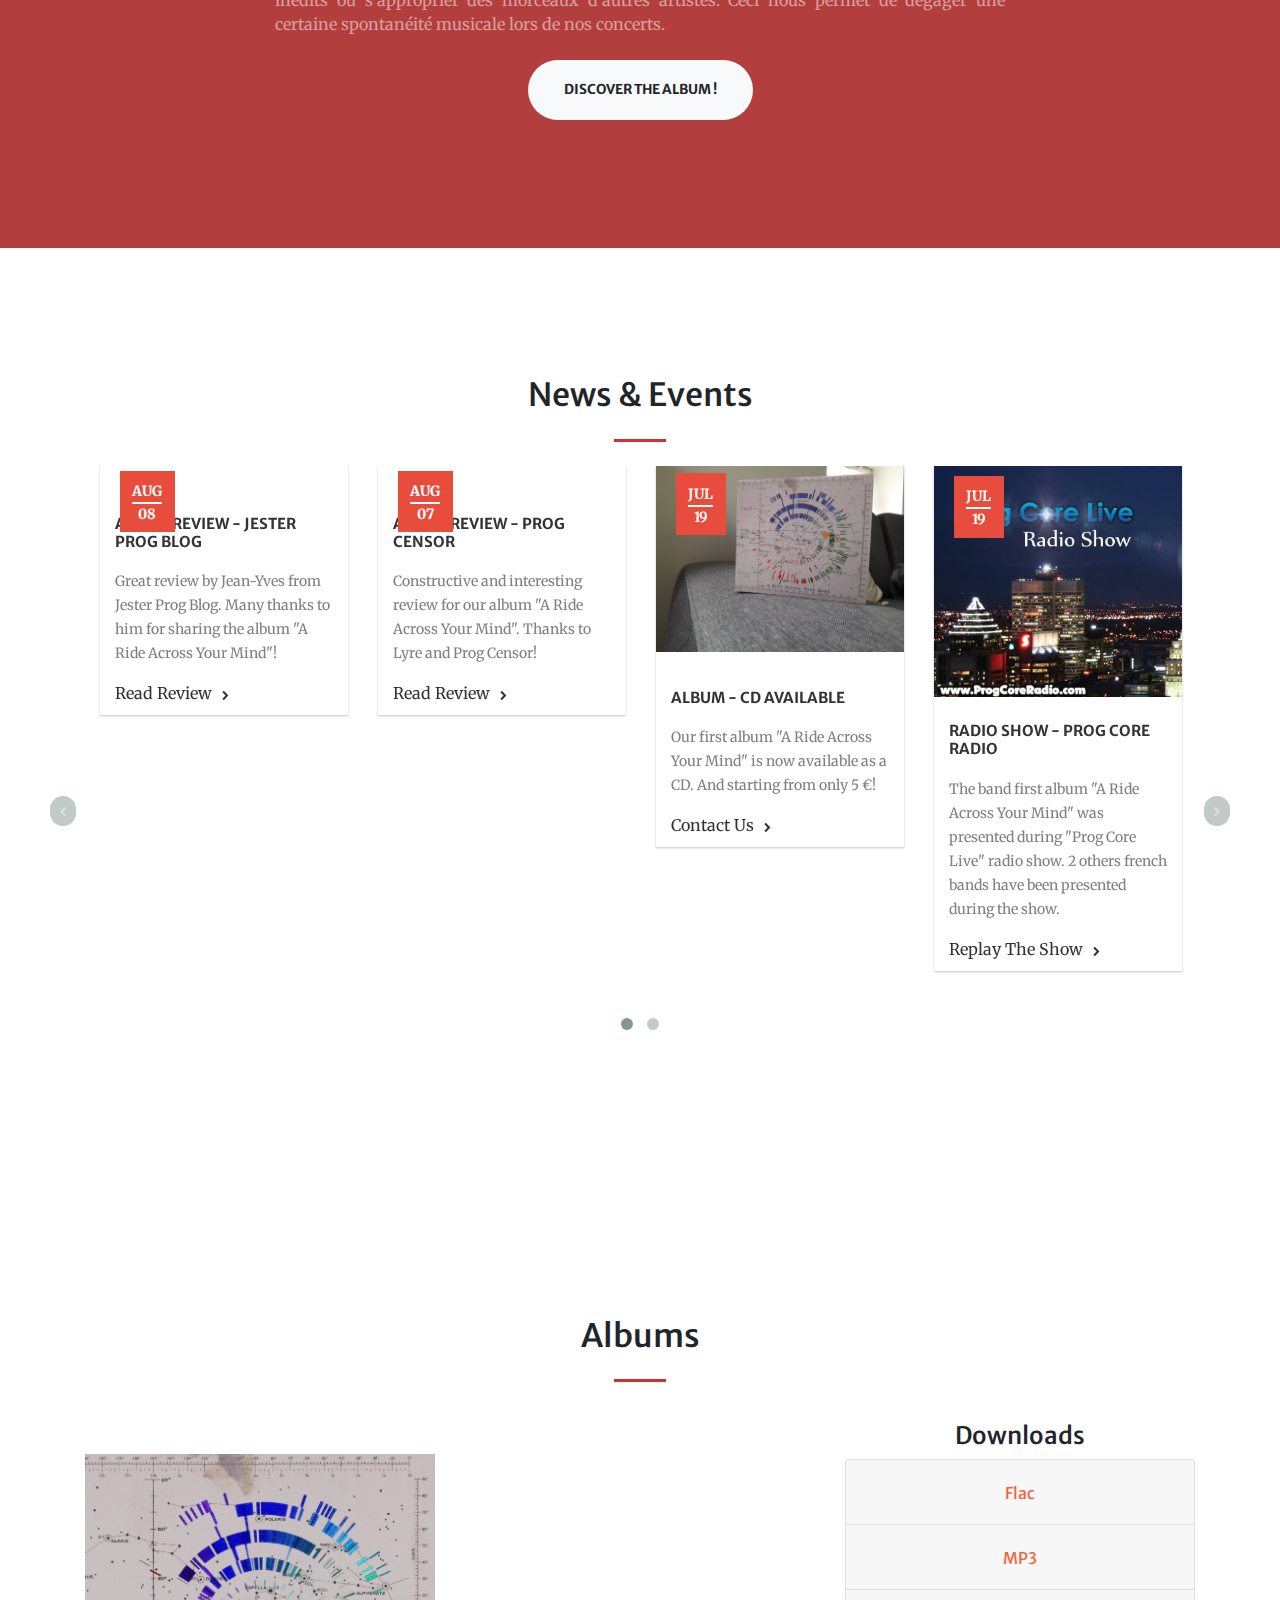
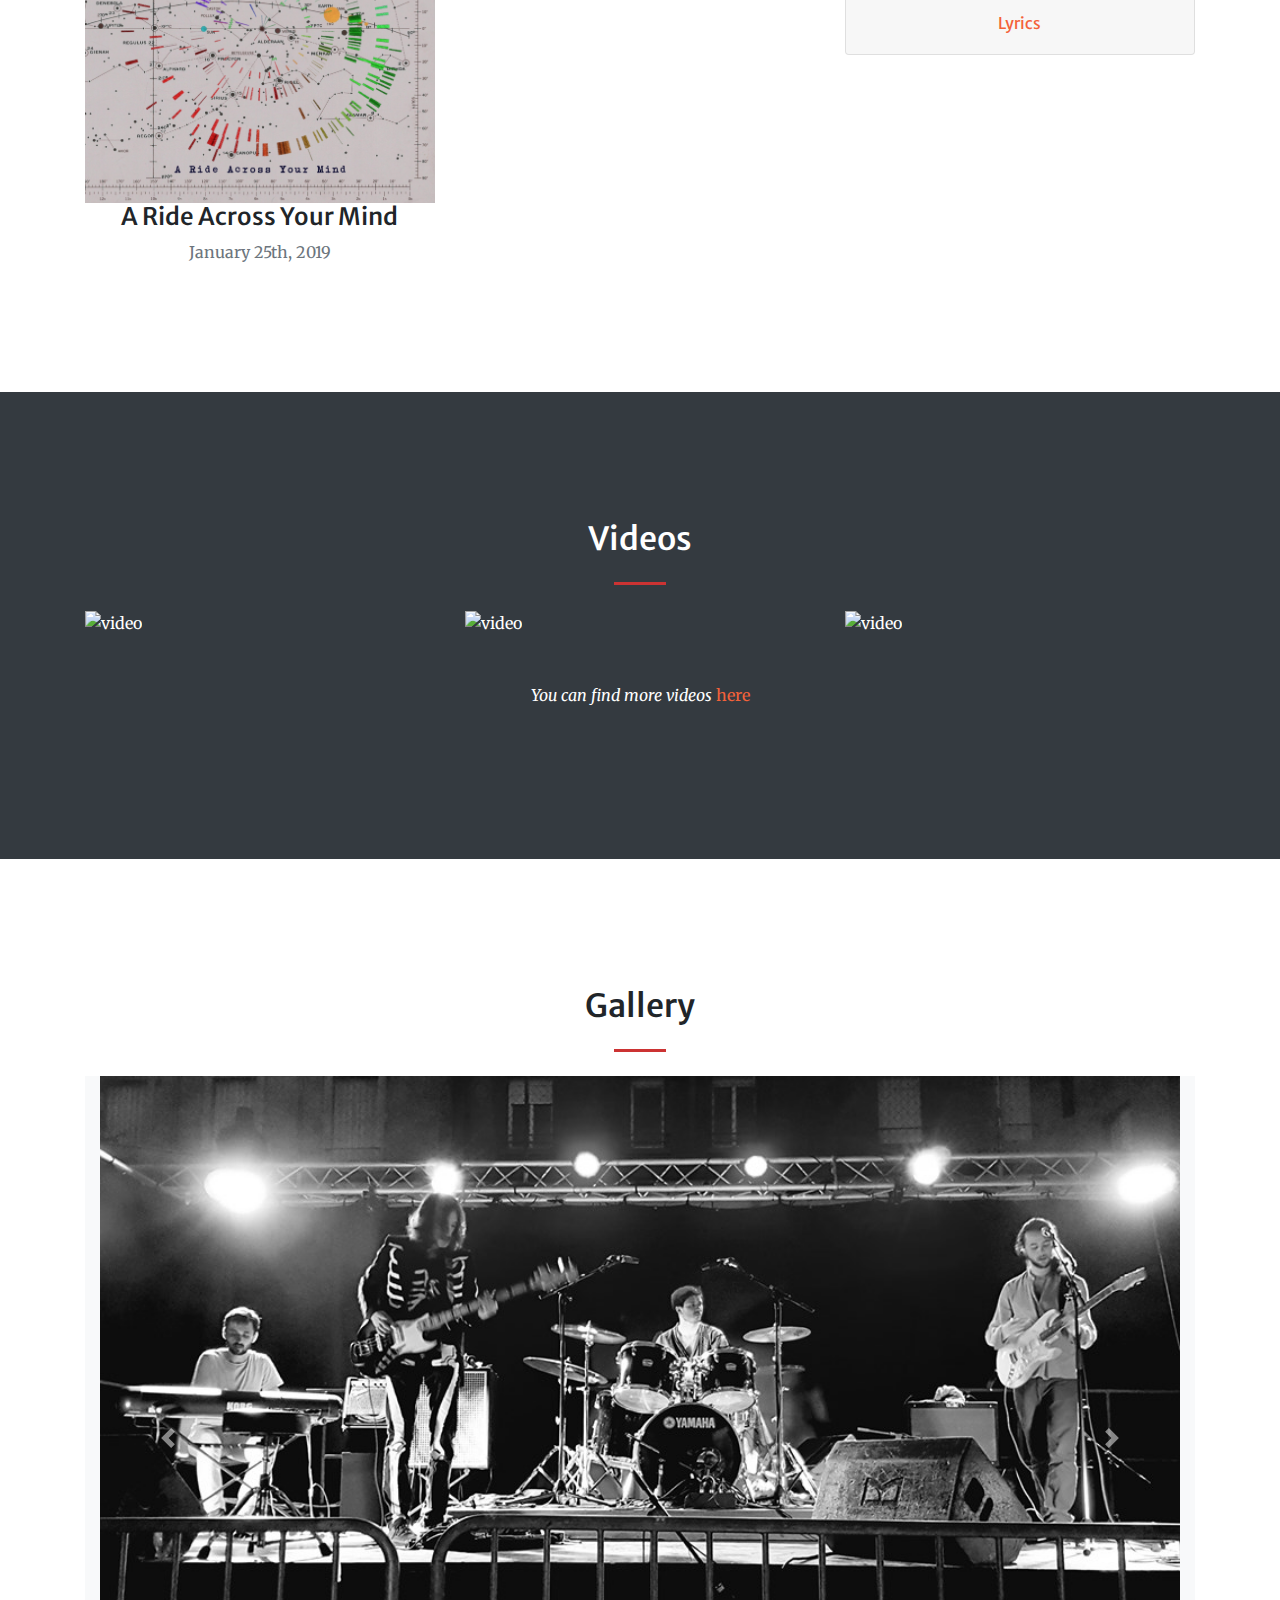
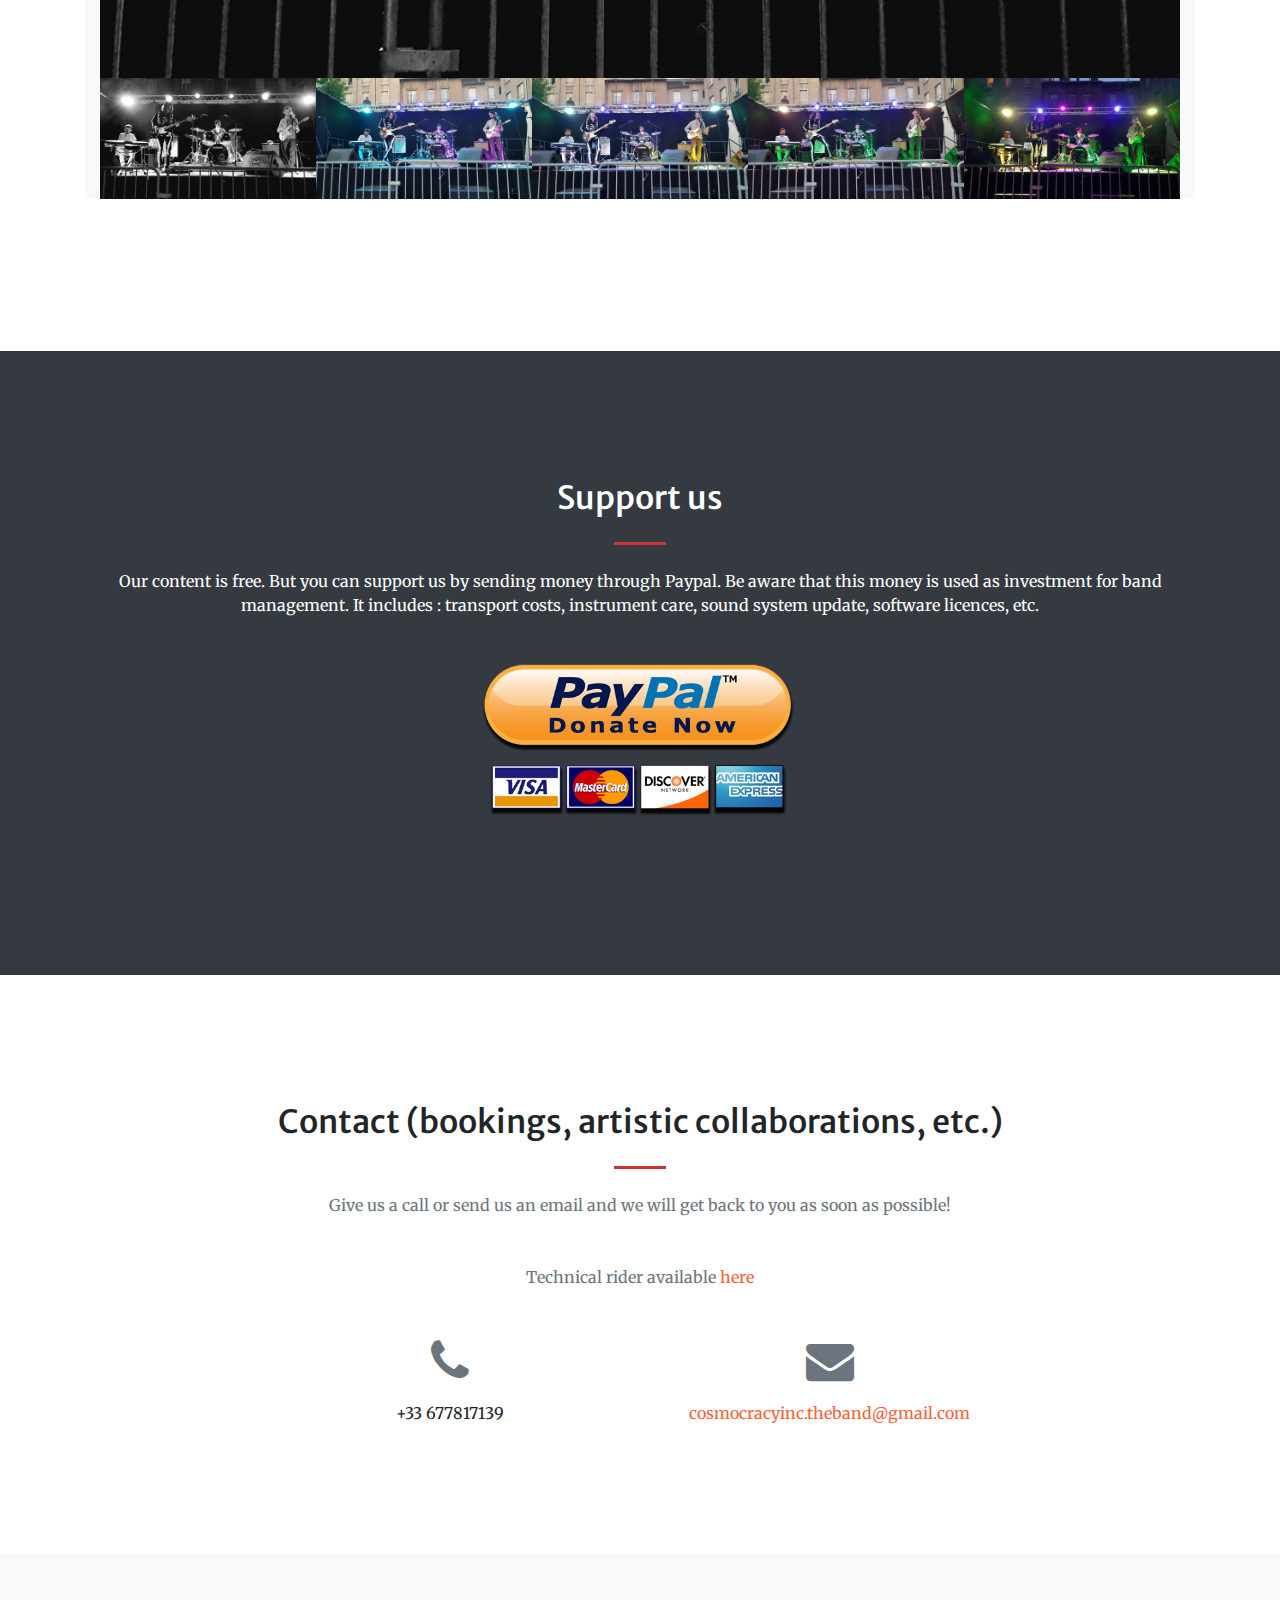
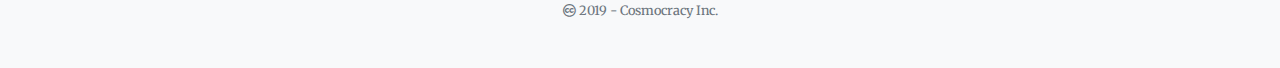
==== commit 844ae966: "French text for description" ====
--- a/index.html
+++ b/index.html
@@ -149,6 +149,39 @@
       <h2 class="text-center mt-0">News & Events</h2>
       <hr class="divider my-4">
       <div id="news-slider10" class="owl-carousel">
+
+        <div class="post-slide10">
+            <img src="img/News/jester-prog.PNG" alt="">
+            <div class="post-date">
+              <span class="month">AUG</span>
+              <span class="date">08</span>
+            </div>
+            <h3 class="post-title">
+              <a href="https://www.facebook.com/jesterprog/?__tn__=K-R&eid=ARAOkB8YxKhsu6oIiGP81mUTjOqw_VYr84eoAxB2-Obx_RagmO9_dMT5_z2VbJcVJv8LRPe2-n7iL7Q3&fref=mentions" target="_blank">Album review - Jester Prog Blog</a>
+            </h3>
+            <p class="post-description">
+             Great review by Jean-Yves from Jester Prog Blog. Many thanks to him for sharing the album "A Ride Across Your Mind"!
+            </p>
+            <a href="https://www.facebook.com/jesterprog/?__tn__=K-R&eid=ARAOkB8YxKhsu6oIiGP81mUTjOqw_VYr84eoAxB2-Obx_RagmO9_dMT5_z2VbJcVJv8LRPe2-n7iL7Q3&fref=mentions" target="_blank" class="read-more">Read review<i
+                class="fa fa-chevron-right"></i></a>
+          </div>
+
+        <div class="post-slide10">
+            <img src="img/News/prog-censor.jpg" alt="">
+            <div class="post-date">
+              <span class="month">AUG</span>
+              <span class="date">07</span>
+            </div>
+            <h3 class="post-title">
+              <a href="http://www.progcensor.eu/aout-2019.html#e71QfZzq" target="_blank">Album review - Prog Censor</a>
+            </h3>
+            <p class="post-description">
+              Constructive and interesting review for our album "A Ride Across Your Mind". Thanks to Lyre and Prog Censor! 
+            </p>
+            <a href="http://www.progcensor.eu/aout-2019.html#e71QfZzq" target="_blank" class="read-more">Read review<i
+                class="fa fa-chevron-right"></i></a>
+          </div>
+
         <div class="post-slide10">
           <img src="img/albums/CD1.jpg" alt="">
           <div class="post-date">
@@ -243,7 +276,7 @@
           </div>
           <h3 class="post-title">
             <a href="http://progcritique.com/2019/05/cosmocracy-inc-a-ride-across-your-mind/" target="_blank">Album
-              review -Prog
+              review - Prog
               Critique</a>
           </h3>
           <p class="post-description">
